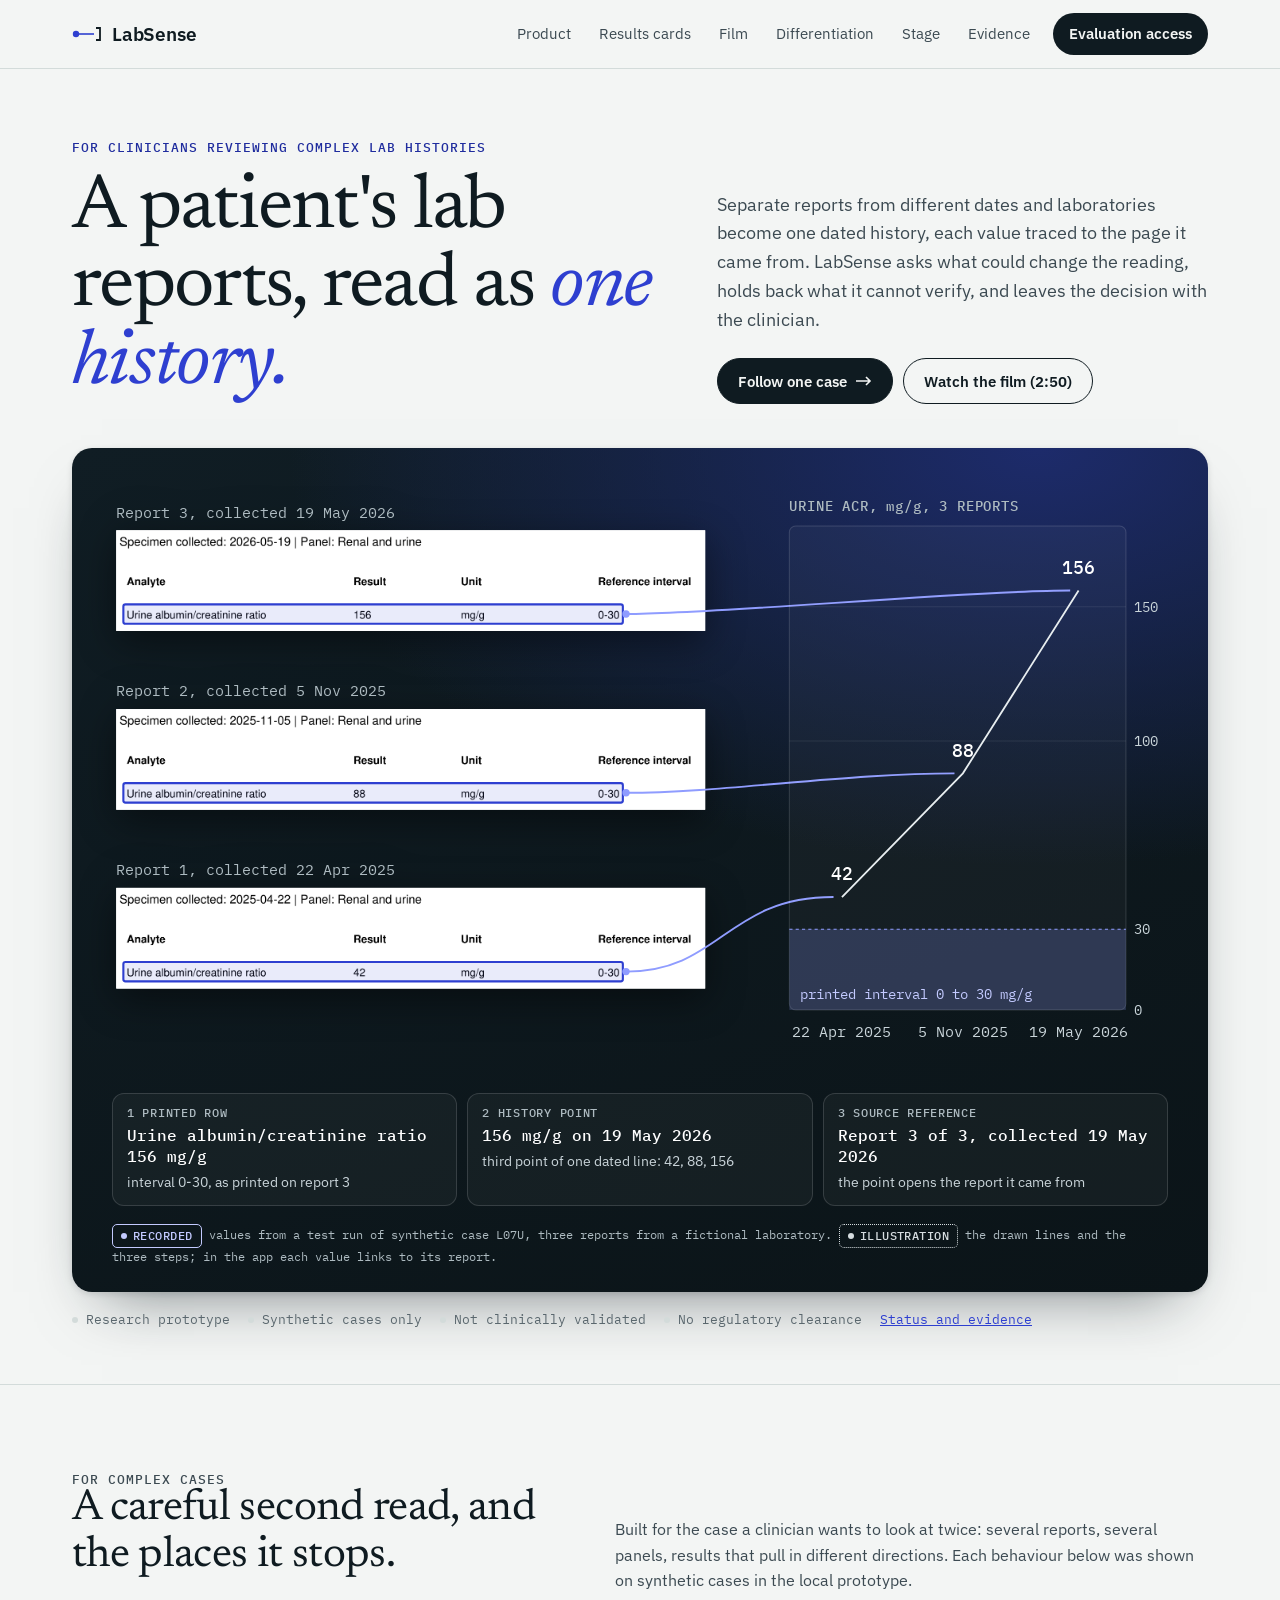
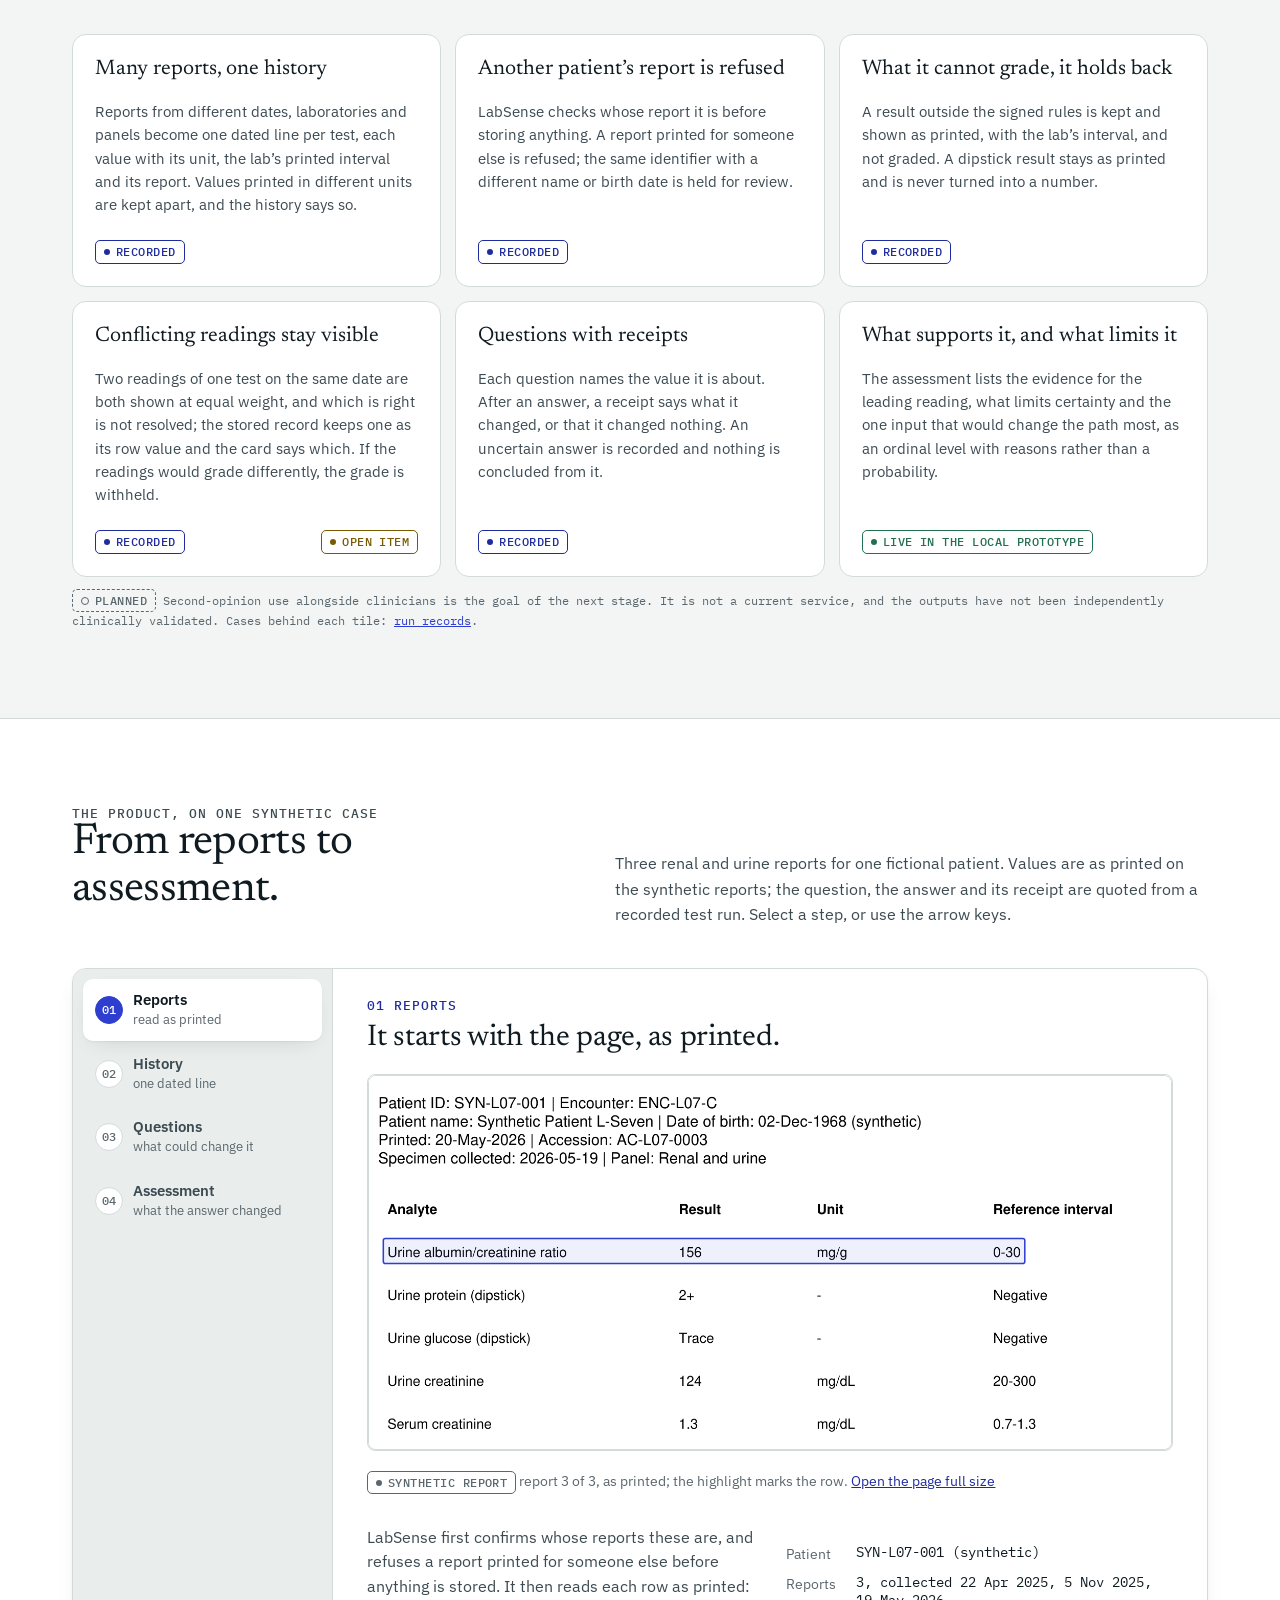
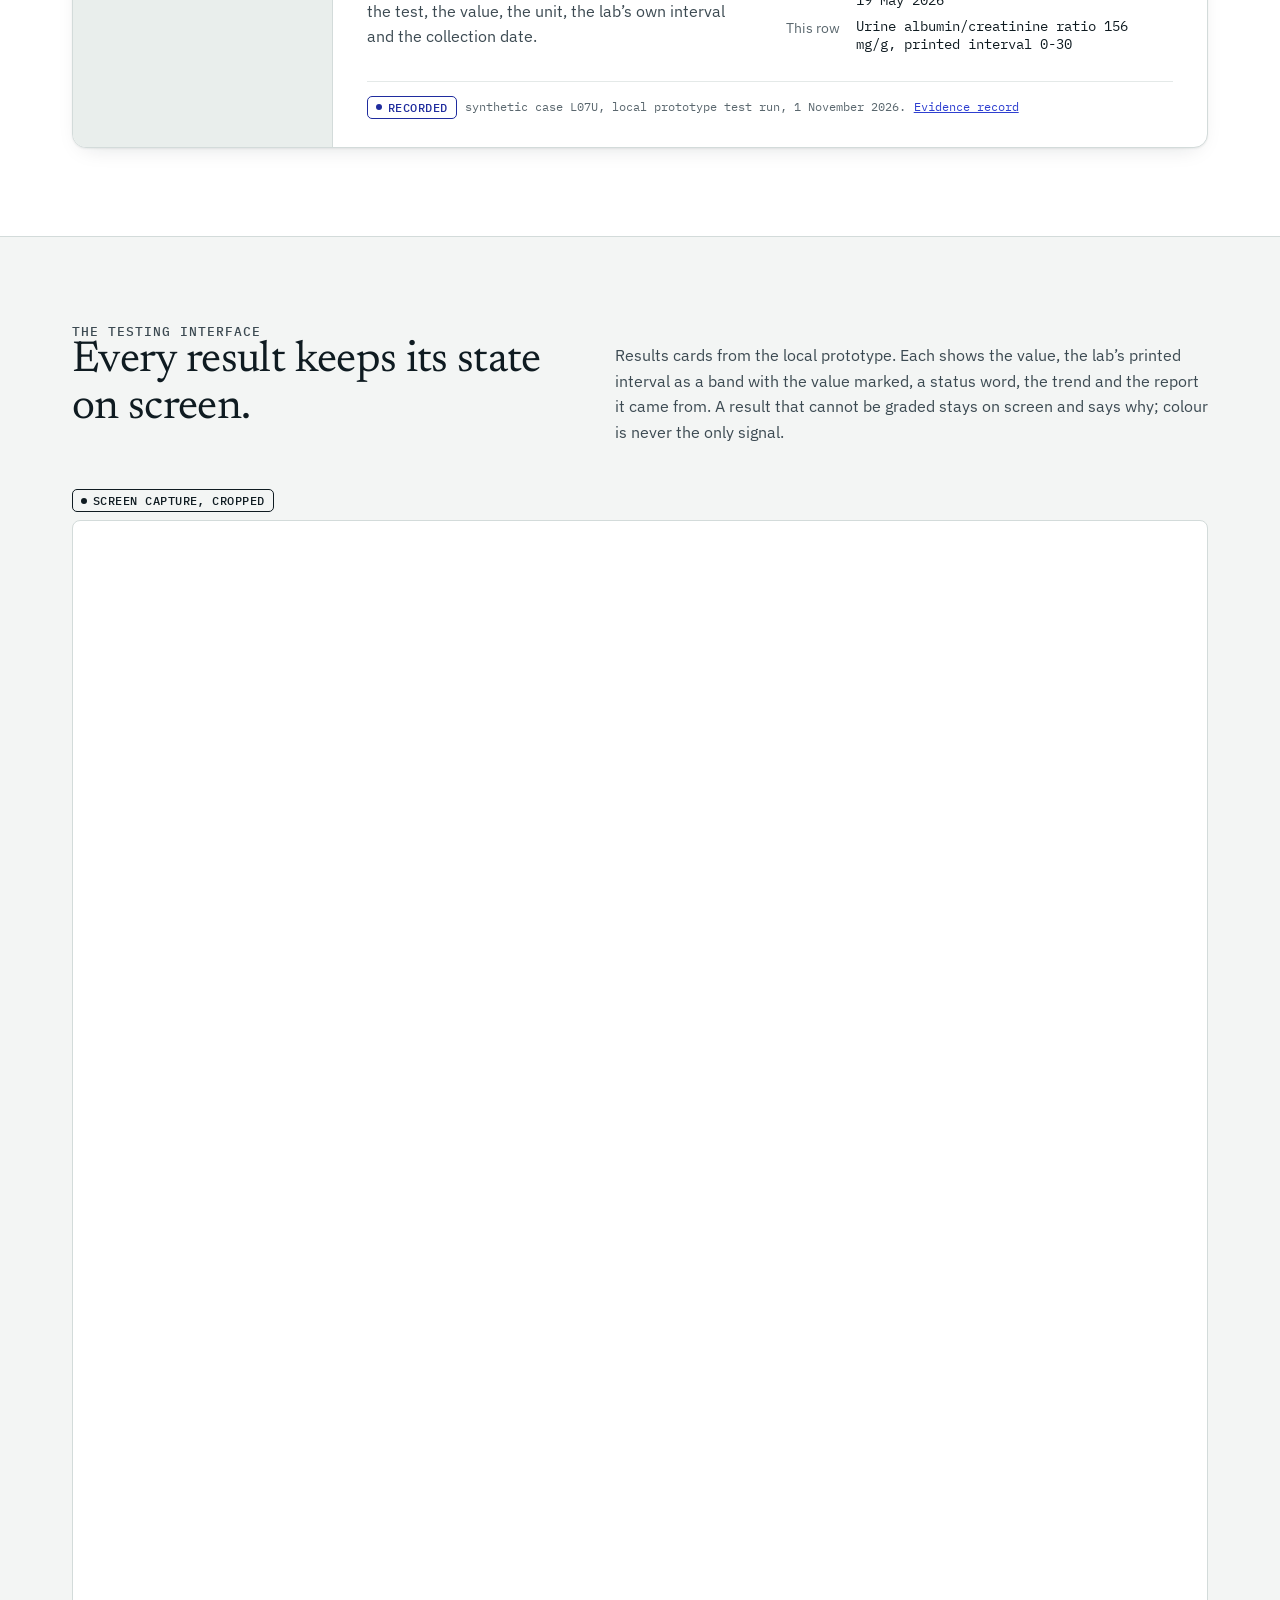
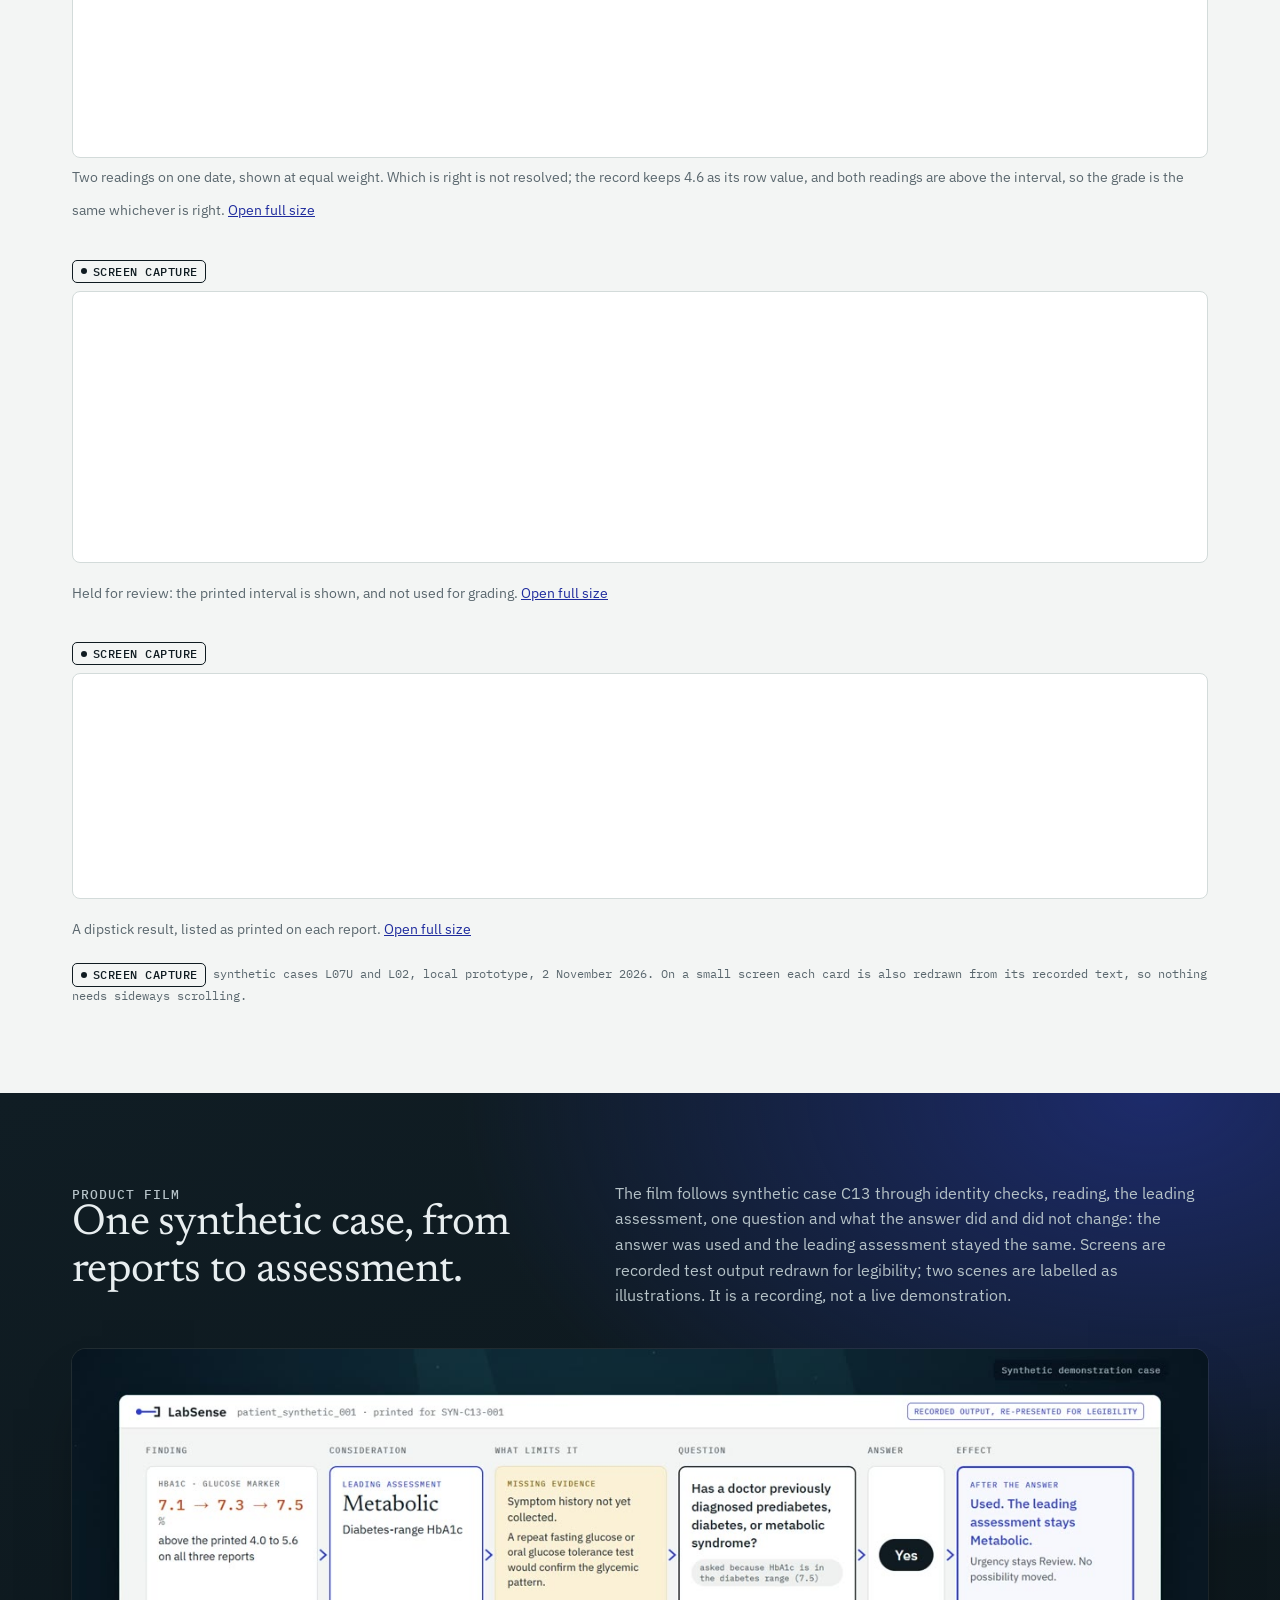
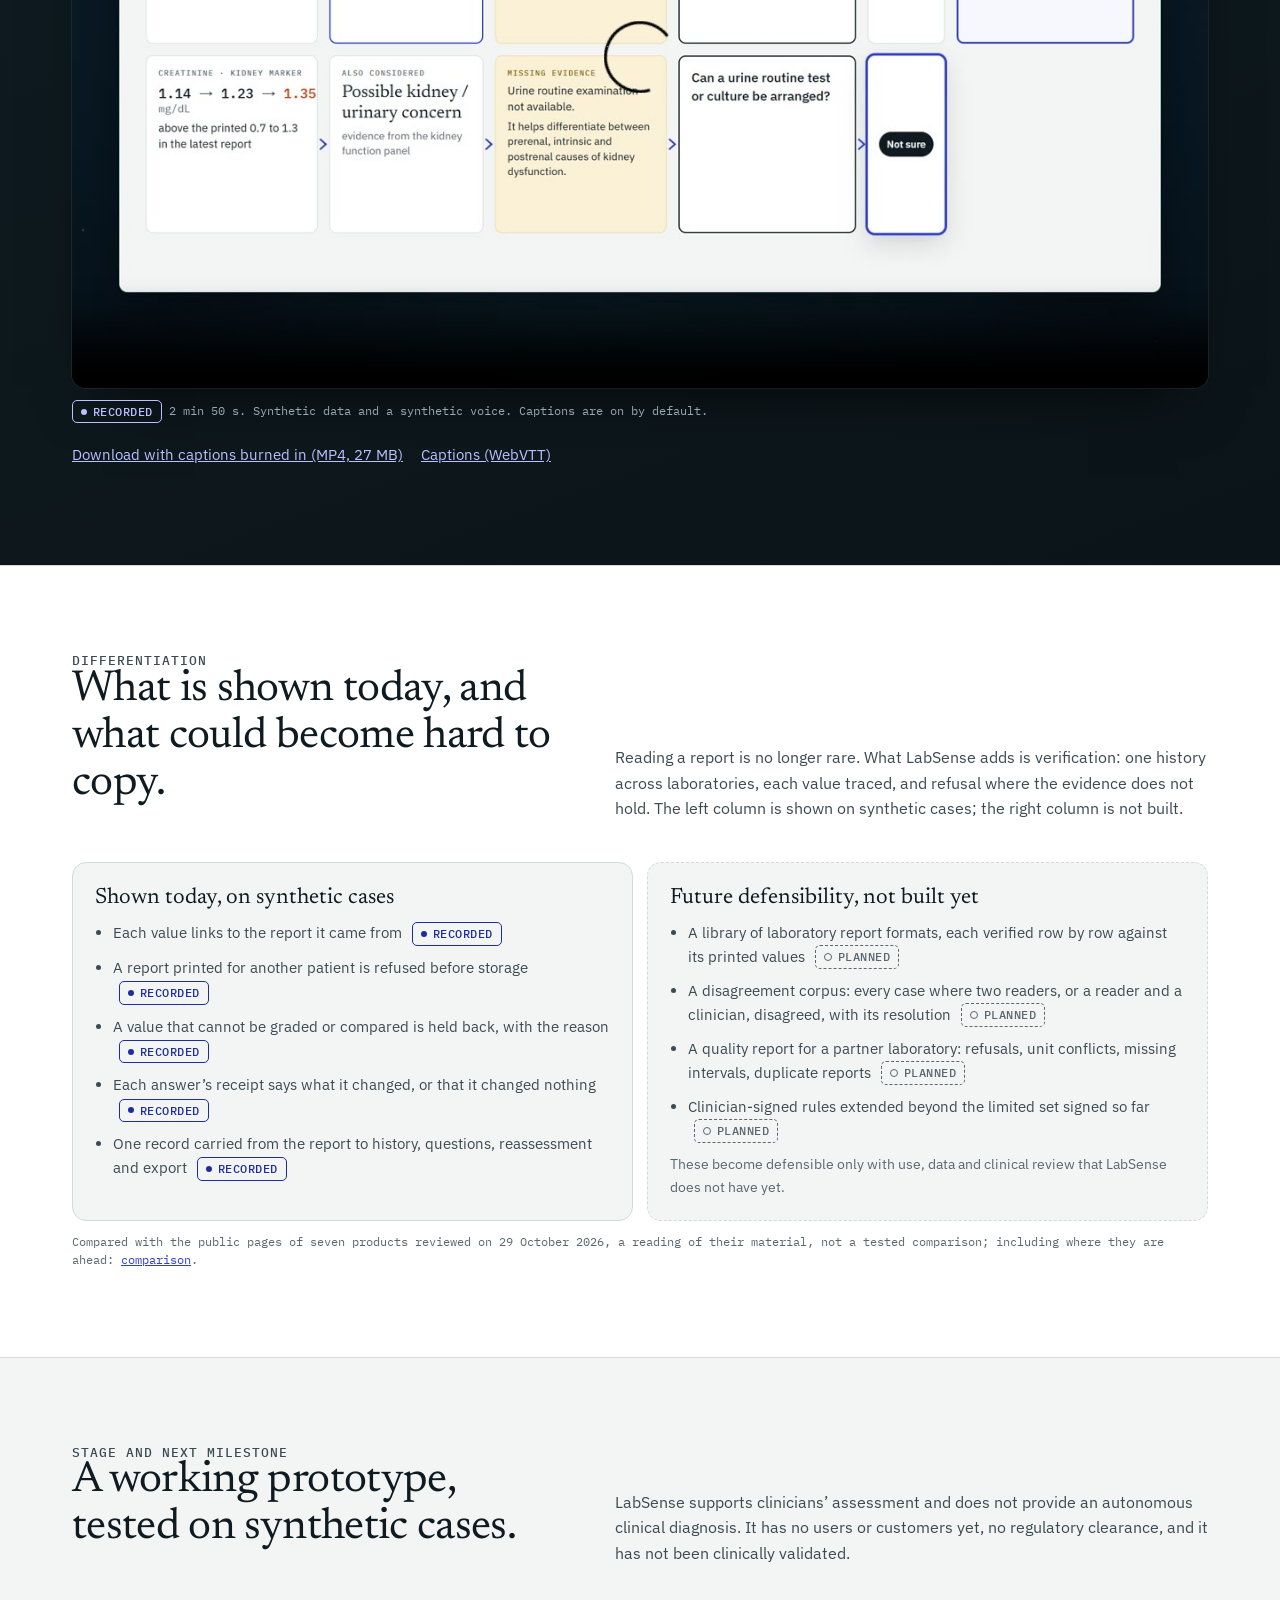
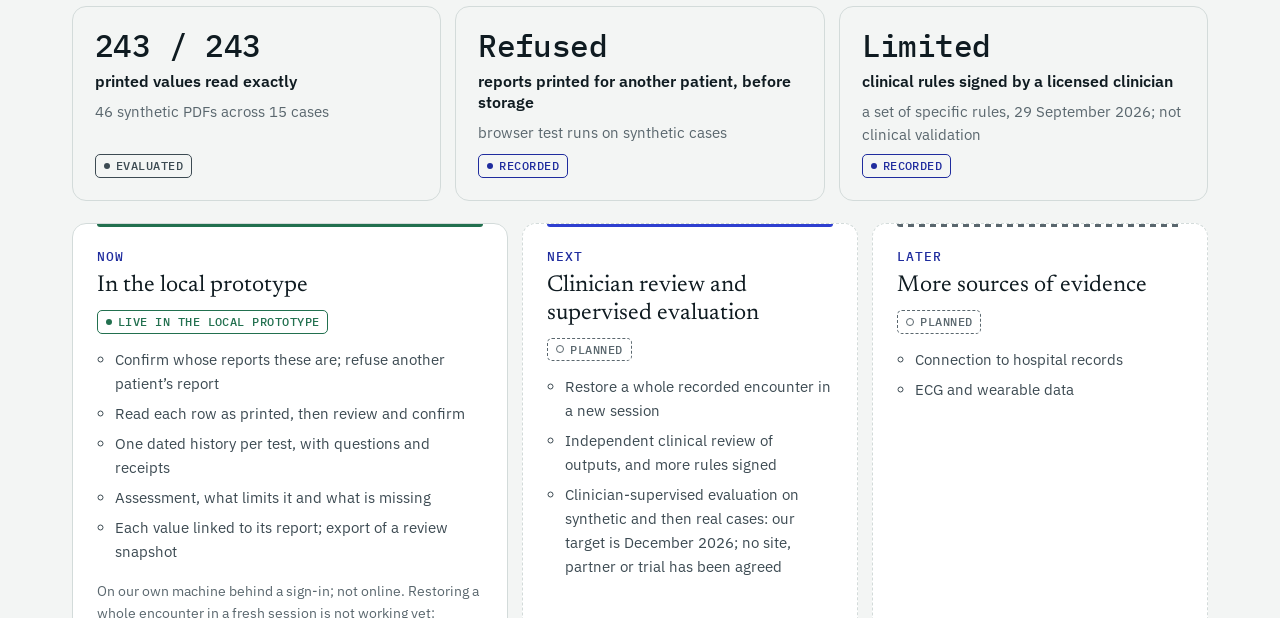
==== index.html @ 2acf384c "LabSense AI reviewer site v7 (same verified package as NAKundi/labsense-ai-site 9d3f22f, sharing URL" ====
<!doctype html>
<html lang="en">
<head>
<meta charset="utf-8">
<meta http-equiv="Content-Security-Policy" content="default-src 'self'; img-src 'self'; media-src 'self'; style-src 'self'; script-src 'self'; base-uri 'none'; form-action 'none'">
<meta name="referrer" content="no-referrer">
<meta name="viewport" content="width=device-width,initial-scale=1,viewport-fit=cover">
<title>LabSense AI: a patient's lab reports, read as one source-linked history</title>
<meta name="description" content="Research prototype for clinicians: a patient's lab reports read into one dated, source-linked history, with what the evidence cannot support.">
<meta property="og:type" content="website">
<meta property="og:site_name" content="LabSense AI">
<meta property="og:title" content="LabSense AI: a patient's lab reports, read as one source-linked history">
<meta property="og:description" content="Research prototype for clinicians: a patient's lab reports read into one dated, source-linked history, with what the evidence cannot support.">
<meta property="og:url" content="https://lsa-health.github.io/">
<meta property="og:image" content="https://lsa-health.github.io/assets/og/labsense_og.png">
<meta property="og:image:width" content="1200">
<meta property="og:image:height" content="630">
<meta property="og:image:alt" content="Three synthetic lab reports with the urine albumin to creatinine ratio row highlighted, joined to one history chart of 42, 88 and 156 mg/g.">
<meta name="twitter:card" content="summary_large_image">
<meta name="twitter:title" content="LabSense AI: a patient's lab reports, read as one source-linked history">
<meta name="twitter:description" content="Research prototype for clinicians: a patient's lab reports read into one dated, source-linked history, with what the evidence cannot support.">
<meta name="twitter:image" content="https://lsa-health.github.io/assets/og/labsense_og.png">
<link rel="icon" href="assets/mark.svg" type="image/svg+xml">
<link rel="stylesheet" href="assets/v5.css">
<link rel="stylesheet" href="assets/submission.css">
<link rel="stylesheet" href="assets/v6.css">
<link rel="stylesheet" href="assets/v6_moats.css">
<link rel="stylesheet" href="assets/v6_2.css">
<link rel="stylesheet" href="assets/v7.css">
<script src="assets/v6.js" defer></script>
</head>
<body>
<a class="skip" href="#main">Skip to content</a>
<header class="top"><div class="wrap"><a class="brand" href="index.html"><svg viewBox="0 0 30 16" aria-hidden="true"><circle cx="4" cy="8" r="3.2" fill="#2e3fd0"/><path d="M7 8 H22" stroke="#2e3fd0" stroke-width="1.6"/><path d="M24 2 H28 V14 H24" fill="none" stroke="currentColor" stroke-width="1.8"/></svg>LabSense</a>
<button class="menu-btn" type="button" aria-expanded="false" aria-controls="site-nav"><span class="mb-bars" aria-hidden="true"></span>Menu</button>
<nav class="nav" id="site-nav" aria-label="Main"><a href="#journey">Product</a><a href="#cards">Results cards</a><a href="#film">Film</a><a href="#moats">Differentiation</a><a href="#stage">Stage</a><a href="evidence.html">Evidence</a><a class="go" href="#access">Evaluation access</a></nav></div></header>
<main id="main">
<section class="hero hero6">
<div class="wrap">
<div class="hero-head">
<div>
<p class="eyebrow">For clinicians reviewing complex lab histories</p>
<h1>A patient's lab reports, read as <em>one history.</em></h1>
</div>
<div>
<p class="lede">Separate reports from different dates and laboratories become one dated history, each value traced to the page it came from. LabSense asks what could change the reading, holds back what it cannot verify, and leaves the decision with the clinician.</p>
<div class="btns"><a class="btn primary" href="#journey">Follow one case <svg class="arrow" viewBox="0 0 16 10" aria-hidden="true"><path d="M0 5h14M10 1l4 4-4 4" fill="none" stroke="currentColor" stroke-width="1.6"/></svg></a><a class="btn" href="#film">Watch the film (2:50)</a></div>
</div>
</div>
<figure class="instrument">
<svg class="trace-viz viz-wide" viewBox="-4 0 1004 560" role="img" aria-labelledby="hv-t"><title id="hv-t">Three printed synthetic reports, urine albumin to creatinine ratio row highlighted on each, joined to one chart: 42, 88 and 156 mg/g on 22 Apr 2025, 5 Nov 2025 and 19 May 2026, all above the printed interval 0 to 30.</title><g class="strip"><text class="strip-l" x="0" y="32" font-size="14">Report 3, collected 19 May 2026</text><rect class="paper" x="0" y="44" width="560" height="95.7"/><image href="assets/l07u/hero_r3.png" x="0" y="44" width="560" height="95.7"/><rect class="hl-row" x="6.8" y="114.4" width="474.9" height="18.5" rx="2"/></g>
<path class="trace d1" pathLength="1" d="M484.7 123.6 C574.7 123.6,805.0 101.3,907.0 101.3"/><circle class="anchor" cx="484.7" cy="123.6" r="3.5"/>
<g class="strip"><text class="strip-l" x="0" y="202" font-size="14">Report 2, collected 5 Nov 2025</text><rect class="paper" x="0" y="214" width="560" height="95.7"/><image href="assets/l07u/hero_r2.png" x="0" y="214" width="560" height="95.7"/><rect class="hl-row" x="6.8" y="284.4" width="474.9" height="18.5" rx="2"/></g>
<path class="trace d2" pathLength="1" d="M484.7 293.6 C574.7 293.6,695.0 275.1,797.0 275.1"/><circle class="anchor" cx="484.7" cy="293.6" r="3.5"/>
<g class="strip"><text class="strip-l" x="0" y="372" font-size="14">Report 1, collected 22 Apr 2025</text><rect class="paper" x="0" y="384" width="560" height="95.7"/><image href="assets/l07u/hero_r1.png" x="0" y="384" width="560" height="95.7"/><rect class="hl-row" x="6.8" y="454.4" width="474.9" height="18.5" rx="2"/></g>
<path class="trace d3" pathLength="1" d="M484.7 463.6 C574.7 463.6,580.0 392.7,682.0 392.7"/><circle class="anchor" cx="484.7" cy="463.6" r="3.5"/><g class="chart ">
<rect class="plot" x="640" y="40" width="320" height="460" rx="6"/>
<rect class="band" x="640" y="423.3" width="320" height="76.7"/>
<line class="band-edge" x1="640" x2="960" y1="423.3" y2="423.3"/>
<text class="tick" x="968" y="504.9" text-anchor="start" font-size="13">0</text>
<text class="tick" x="968" y="428.2" text-anchor="start" font-size="13">30</text>
<text class="tick" x="968" y="249.3" text-anchor="start" font-size="13">100</text>
<line class="grid" x1="640" x2="960" y1="244.4" y2="244.4"/>
<text class="tick" x="968" y="121.6" text-anchor="start" font-size="13">150</text>
<line class="grid" x1="640" x2="960" y1="116.7" y2="116.7"/>
<text class="band-l" x="650" y="490" font-size="13">printed interval 0 to 30 mg/g</text>
<text class="chart-k" x="640" y="26" font-size="13">URINE ACR, mg/g, 3 REPORTS</text>
<polyline class="trend" points="690,392.7 805,275.1 915,101.3"/>
<circle class="pt out" cx="690" cy="392.7" r="7"/>
<text class="pt-l" x="690" y="376.7" text-anchor="middle" font-size="17">42</text>
<text class="axis" x="690" y="526" text-anchor="middle" font-size="14">22 Apr 2025</text>
<circle class="pt out" cx="805" cy="275.1" r="7"/>
<text class="pt-l" x="805" y="259.1" text-anchor="middle" font-size="17">88</text>
<text class="axis" x="805" y="526" text-anchor="middle" font-size="14">5 Nov 2025</text>
<circle class="pt out" cx="915" cy="101.3" r="7"/>
<text class="pt-l" x="915" y="85.3" text-anchor="middle" font-size="17">156</text>
<text class="axis" x="915" y="526" text-anchor="middle" font-size="14">19 May 2026</text>
</g></svg>
<svg class="trace-viz viz-narrow" viewBox="0 0 360 670" role="img" aria-labelledby="hn-t"><title id="hn-t">Three printed synthetic reports and one chart of urine albumin to creatinine ratio: 42, 88 and 156 mg/g, all above the printed interval 0 to 30.</title><g class="strip"><text class="strip-l" x="10" y="18" font-size="12">Report 3, 19 May 2026: 156 mg/g</text><rect class="paper" x="10" y="26" width="340" height="58.1"/><image href="assets/l07u/hero_r3.png" x="10" y="26" width="340" height="58.1"/><rect class="hl-row" x="14.1" y="68.7" width="288.3" height="11.3" rx="2"/></g>
<g class="strip"><text class="strip-l" x="10" y="110" font-size="12">Report 2, 5 Nov 2025: 88 mg/g</text><rect class="paper" x="10" y="118" width="340" height="58.1"/><image href="assets/l07u/hero_r2.png" x="10" y="118" width="340" height="58.1"/><rect class="hl-row" x="14.1" y="160.7" width="288.3" height="11.3" rx="2"/></g>
<g class="strip"><text class="strip-l" x="10" y="202" font-size="12">Report 1, 22 Apr 2025: 42 mg/g</text><rect class="paper" x="10" y="210" width="340" height="58.1"/><image href="assets/l07u/hero_r1.png" x="10" y="210" width="340" height="58.1"/><rect class="hl-row" x="14.1" y="252.7" width="288.3" height="11.3" rx="2"/></g><g class="chart ">
<rect class="plot" x="48" y="330" width="298" height="290" rx="6"/>
<rect class="band" x="48" y="571.7" width="298" height="48.3"/>
<line class="band-edge" x1="48" x2="346" y1="571.7" y2="571.7"/>
<text class="tick" x="40" y="624.5" text-anchor="end" font-size="12">0</text>
<text class="tick" x="40" y="576.2" text-anchor="end" font-size="12">30</text>
<text class="tick" x="40" y="463.4" text-anchor="end" font-size="12">100</text>
<line class="grid" x1="48" x2="346" y1="458.9" y2="458.9"/>
<text class="tick" x="40" y="382.9" text-anchor="end" font-size="12">150</text>
<line class="grid" x1="48" x2="346" y1="378.3" y2="378.3"/>
<text class="band-l" x="58" y="610" font-size="12">printed interval 0 to 30 mg/g</text>
<text class="chart-k" x="48" y="316" font-size="12">URINE ACR, mg/g, 3 REPORTS</text>
<polyline class="trend" points="92,552.3 197,478.2 302,368.7"/>
<circle class="pt out" cx="92" cy="552.3" r="7"/>
<text class="pt-l" x="92" y="536.3" text-anchor="middle" font-size="16">42</text>
<text class="axis" x="92" y="645" text-anchor="middle" font-size="13">22 Apr 2025</text>
<circle class="pt out" cx="197" cy="478.2" r="7"/>
<text class="pt-l" x="197" y="462.2" text-anchor="middle" font-size="16">88</text>
<text class="axis" x="197" y="645" text-anchor="middle" font-size="13">5 Nov 2025</text>
<circle class="pt out" cx="302" cy="368.7" r="7"/>
<text class="pt-l" x="302" y="352.7" text-anchor="middle" font-size="16">156</text>
<text class="axis" x="302" y="645" text-anchor="middle" font-size="13">19 May 2026</text>
</g></svg>
<ol class="walk" aria-label="How one value is traced, illustrated with recorded values">
<li><span class="wk">1 Printed row</span><b>Urine albumin/creatinine ratio 156 mg/g</b><span>interval 0-30, as printed on report 3</span></li>
<li><span class="wk">2 History point</span><b>156 mg/g on 19 May 2026</b><span>third point of one dated line: 42, 88, 156</span></li>
<li><span class="wk">3 Source reference</span><b>Report 3 of 3, collected 19 May 2026</b><span>the point opens the report it came from</span></li>
</ol>
<figcaption class="viz-cap"><span class="tag recorded">Recorded</span> values from a test run of synthetic case L07U, three reports from a fictional laboratory. <span class="tag illus">Illustration</span> the drawn lines and the three steps; in the app each value links to its report.</figcaption>
</figure>
<p class="statusline"><span>Research prototype</span><span>Synthetic cases only</span><span>Not clinically validated</span><span>No regulatory clearance</span><a href="evidence.html#status">Status and evidence</a></p>
</div>
</section>
<section class="band" id="does" aria-labelledby="does-h">
<div class="wrap">
<div class="sec-head"><div><p class="eyebrow">For complex cases</p><h2 id="does-h">A careful second read, and the places it stops.</h2></div>
<p>Built for the case a clinician wants to look at twice: several reports, several panels, results that pull in different directions. Each behaviour below was shown on synthetic cases in the local prototype.</p></div>
<div class="holds three cases">
<article class="hold"><h3>Many reports, one history</h3><p>Reports from different dates, laboratories and panels become one dated line per test, each value with its unit, the lab&rsquo;s printed interval and its report. Values printed in different units are kept apart, and the history says so.</p><div class="tagline"><span class="tag recorded">Recorded</span></div></article>
<article class="hold"><h3>Another patient&rsquo;s report is refused</h3><p>LabSense checks whose report it is before storing anything. A report printed for someone else is refused; the same identifier with a different name or birth date is held for review.</p><div class="tagline"><span class="tag recorded">Recorded</span></div></article>
<article class="hold"><h3>What it cannot grade, it holds back</h3><p>A result outside the signed rules is kept and shown as printed, with the lab&rsquo;s interval, and not graded. A dipstick result stays as printed and is never turned into a number.</p><div class="tagline"><span class="tag recorded">Recorded</span></div></article>
<article class="hold"><h3>Conflicting readings stay visible</h3><p>Two readings of one test on the same date are both shown at equal weight, and which is right is not resolved; the stored record keeps one as its row value and the card says which. If the readings would grade differently, the grade is withheld.</p><div class="tagline"><span class="tag recorded">Recorded</span><span class="tag open">Open item</span></div></article>
<article class="hold"><h3>Questions with receipts</h3><p>Each question names the value it is about. After an answer, a receipt says what it changed, or that it changed nothing. An uncertain answer is recorded and nothing is concluded from it.</p><div class="tagline"><span class="tag recorded">Recorded</span></div></article>
<article class="hold"><h3>What supports it, and what limits it</h3><p>The assessment lists the evidence for the leading reading, what limits certainty and the one input that would change the path most, as an ordinal level with reasons rather than a probability.</p><div class="tagline"><span class="tag live">Live in the local prototype</span></div></article>
</div>
<p class="viz-cap mt12"><span class="tag planned">Planned</span> Second-opinion use alongside clinicians is the goal of the next stage. It is not a current service, and the outputs have not been independently clinically validated. Cases behind each tile: <a href="evidence.html#records">run records</a>.</p>
</div>
</section>
<section class="band alt" id="journey" aria-labelledby="jr-h">
<div class="wrap">
<div class="sec-head"><div><p class="eyebrow">The product, on one synthetic case</p><h2 id="jr-h">From reports to assessment.</h2></div>
<p>Three renal and urine reports for one fictional patient. Values are as printed on the synthetic reports; the question, the answer and its receipt are quoted from a recorded test run. Select a step, or use the arrow keys.</p></div>
<div class="journey" data-journey><ol class="steps" role="tablist" aria-label="From reports to assessment"><li role="presentation"><button role="tab" id="jt0" aria-controls="jp0" aria-selected="true" tabindex="0"><span class="n">01</span><span class="t"><b>Reports</b><span>read as printed</span></span></button></li><li role="presentation"><button role="tab" id="jt1" aria-controls="jp1" aria-selected="false" tabindex="-1"><span class="n">02</span><span class="t"><b>History</b><span>one dated line</span></span></button></li><li role="presentation"><button role="tab" id="jt2" aria-controls="jp2" aria-selected="false" tabindex="-1"><span class="n">03</span><span class="t"><b>Questions</b><span>what could change it</span></span></button></li><li role="presentation"><button role="tab" id="jt3" aria-controls="jp3" aria-selected="false" tabindex="-1"><span class="n">04</span><span class="t"><b>Assessment</b><span>what the answer changed</span></span></button></li></ol>
<div class="panels"><div class="panel" role="tabpanel" id="jp0" aria-labelledby="jt0" tabindex="0">
<p class="step-k">01 Reports</p><h3>It starts with the page, as printed.</h3>
<figure class="page-fig"><div class="page-frame"><svg class="page-svg" viewBox="0 0 1569 729" role="img" aria-labelledby="pg-t"><title id="pg-t">Synthetic report 3, collected 2026-05-19, for SYN-L07-001: urine albumin/creatinine ratio 156 mg/g, reference interval 0-30; urine protein 2+; urine glucose trace; urine creatinine 124 mg/dL; serum creatinine 1.3 mg/dL.</title><image href="assets/l07u/report_3.png" x="0" y="0" width="1569" height="729"/><rect class="hl-row" x="28" y="318" width="1255" height="49" rx="4"/></svg></div>
<figcaption><span class="tag static">Synthetic report</span> report 3 of 3, as printed; the highlight marks the row. <a href="assets/l07u/report_3.png">Open the page full size</a></figcaption></figure>
<div class="panel-grid two">
<p class="why">LabSense first confirms whose reports these are, and refuses a report printed for someone else before anything is stored. It then reads each row as printed: the test, the value, the unit, the lab&rsquo;s own interval and the collection date.</p>
<dl class="facts-dl"><dt>Patient</dt><dd>SYN-L07-001 (synthetic)</dd><dt>Reports</dt><dd>3, collected 22 Apr 2025, 5 Nov 2025, 19 May 2026</dd><dt>This row</dt><dd>Urine albumin/creatinine ratio 156 mg/g, printed interval 0-30</dd></dl>
</div><div class="src-line"><span class="tag recorded">Recorded</span> synthetic case L07U, local prototype test run, 1 November 2026. <a href="evidence.html#records">Evidence record</a></div></div><div class="panel" role="tabpanel" id="jp1" aria-labelledby="jt1" tabindex="0">
<p class="step-k">02 History</p><h3>Three reports become one dated line.</h3>
<div class="chart-frame"><svg class="trace-viz" viewBox="0 0 940 350" role="img" aria-labelledby="hc-t"><title id="hc-t">Urine albumin to creatinine ratio over three reports: 42, 88 and 156 mg/g, all above the printed interval 0 to 30 mg/g.</title><g class="chart ">
<rect class="plot" x="50" y="36" width="850" height="264" rx="6"/>
<rect class="band" x="50" y="256.0" width="850" height="44.0"/>
<line class="band-edge" x1="50" x2="900" y1="256.0" y2="256.0"/>
<text class="tick" x="42" y="305.9" text-anchor="end" font-size="16">0</text>
<text class="tick" x="42" y="261.9" text-anchor="end" font-size="16">30</text>
<text class="tick" x="42" y="159.3" text-anchor="end" font-size="16">100</text>
<line class="grid" x1="50" x2="900" y1="153.3" y2="153.3"/>
<text class="tick" x="42" y="86.0" text-anchor="end" font-size="16">150</text>
<line class="grid" x1="50" x2="900" y1="80.0" y2="80.0"/>
<text class="band-l" x="60" y="290" font-size="16">printed interval 0 to 30 mg/g</text>
<text class="chart-k" x="50" y="22" font-size="16">URINE ACR, mg/g, 3 REPORTS</text>
<polyline class="trend" points="150,238.4 475,170.9 800,71.2"/>
<circle class="pt out" cx="150" cy="238.4" r="7"/>
<text class="pt-l" x="150" y="222.4" text-anchor="middle" font-size="20">42</text>
<text class="axis" x="150" y="329" text-anchor="middle" font-size="17">22 Apr 2025</text>
<circle class="pt out" cx="475" cy="170.9" r="7"/>
<text class="pt-l" x="475" y="154.9" text-anchor="middle" font-size="20">88</text>
<text class="axis" x="475" y="329" text-anchor="middle" font-size="17">5 Nov 2025</text>
<circle class="pt out" cx="800" cy="71.2" r="7"/>
<text class="pt-l" x="800" y="55.2" text-anchor="middle" font-size="20">156</text>
<text class="axis" x="800" y="329" text-anchor="middle" font-size="17">19 May 2026</text>
</g></svg></div>
<div class="panel-grid two">
<div><p class="why">Each point is a printed row from a dated report, compared like with like: the same test, the same unit, the same patient. Every point is above the interval the lab printed, so each is drawn in the out-of-interval colour with its value beside it.</p></div>
<div><ul class="series">
<li><b>Urine ACR</b><span class="num">42 &rarr; 88 &rarr; 156 mg/g</span><span>Above the printed interval 0-30 on all three reports; +114 mg/g since 22 Apr 2025.</span></li>
<li><b>Urine protein (dipstick)</b><span class="num">1+, 2+, 2+</span><span>Listed as printed on each report. Never turned into a number.</span></li>
</ul></div>
</div>
<figure class="card-fig"><span class="tag capture">Screen capture</span><picture><source media="(max-width: 1000px)" srcset="assets/cards/analyte-card-urine_albumin_creatinine_ratio_phone.png" width="780" height="646"><img src="assets/cards/analyte-card-urine_albumin_creatinine_ratio.png" width="1225" height="302" alt="Urine ACR card from the local prototype: 156 mg/g, above printed interval 0 to 30, marker beyond the interval band, traced to the report of 19 May 2026" loading="lazy" decoding="async"></picture>
<figcaption>The Results card for the same value. Trend wording on screens is under clinical review. <a href="assets/cards/analyte-card-urine_albumin_creatinine_ratio.png">Open full size</a></figcaption></figure>
<div class="src-line"><span class="tag recorded">Recorded</span> synthetic case L07U, local prototype test run, 1 November 2026. <a href="evidence.html#records">Evidence record</a></div></div><div class="panel" role="tabpanel" id="jp2" aria-labelledby="jt2" tabindex="0">
<p class="step-k">03 Questions</p><h3>It asks what could change the reading.</h3>
<div class="panel-grid">
<div>
<div class="qa answered"><p class="q">Your Urine Albumin/Creatinine Ratio is above the reference range (156). Any leg/facial swelling, or frothy urine?</p>
<div class="a"><span class="opt on">Yes</span><span class="opt">No</span><span class="opt">Not sure</span><span class="note">answered Yes</span></div></div>
<p class="also">The question as the prototype words it today. Its patient-facing wording (&ldquo;your&rdquo;, &ldquo;reference range&rdquo;) is recorded for revision to clinician wording and &ldquo;printed interval&rdquo;.</p>
</div>
<div><p class="why">Questions are issued for the report in front of the clinician, name the value they are about, and are optional. Each offers Yes, No and Not sure. An uncertain answer is recorded and nothing is concluded from it.</p></div>
</div><div class="src-line"><span class="tag recorded">Recorded</span> synthetic case L07U, local prototype test run, 1 November 2026. <a href="evidence.html#records">Evidence record</a></div></div><div class="panel" role="tabpanel" id="jp3" aria-labelledby="jt3" tabindex="0">
<p class="step-k">04 Assessment</p><h3>The answer changed one named part of the assessment.</h3>
<div class="ba" role="group" aria-label="Kidney disease severity, before and after the answer">
<div class="ba-k">Kidney disease severity</div>
<div class="ba-col"><span class="ba-l">Before the answer</span><span class="ba-v">albuminuria without a clinical correlate</span></div>
<div class="ba-arrow" aria-hidden="true"><svg class="arrow" viewBox="0 0 16 10" aria-hidden="true"><path d="M0 5h14M10 1l4 4-4 4" fill="none" stroke="currentColor" stroke-width="1.6"/></svg></div>
<div class="ba-col after"><span class="ba-l">After &ldquo;Yes&rdquo;</span><span class="ba-v">albuminuria with oedema / frothy urine</span></div>
<p class="ba-why">Recorded reason: &ldquo;Reported swelling/frothy urine with a raised ACR strengthened the kidney concern.&rdquo;</p>
</div>
<div class="panel-grid two">
<div><h4>What did not change</h4><p class="why">The main finding stayed &ldquo;urinary abnormality, further review&rdquo;, and the screen states that overall confidence and urgency are unchanged. No change in ranking is claimed.</p></div>
<div><h4>What is still missing</h4><p class="why">Symptom history beyond this answer, and a urine routine examination, which the screen lists as the most useful next input.</p></div>
</div>
<figure class="card-fig"><span class="tag capture">Screen capture</span><img src="assets/l07u/app_receipt_capture.png" width="1212" height="205" loading="lazy" decoding="async" alt="The local prototype's receipt: your answer Yes; used, it changed the kidney disease severity from albuminuria without a clinical correlate to albuminuria with oedema or frothy urine">
<figcaption>The receipt as the prototype shows it; the before and after above is redrawn from it. <a href="assets/l07u/app_stage2_full.png">Open the full screen capture</a></figcaption></figure>
<p class="boundary">LabSense supports clinicians&rsquo; assessment; it does not provide an autonomous clinical diagnosis. The clinician keeps the decision.</p>
<div class="src-line"><span class="tag recorded">Recorded</span> synthetic case L07U, local prototype test run, 1 November 2026. <a href="evidence.html#records">Evidence record</a></div></div></div></div>
</div>
</section>
<section class="band" id="cards" aria-labelledby="if-h">
<div class="wrap">
<div class="sec-head"><div><p class="eyebrow">The testing interface</p><h2 id="if-h">Every result keeps its state on screen.</h2></div>
<p>Results cards from the local prototype. Each shows the value, the lab&rsquo;s printed interval as a band with the value marked, a status word, the trend and the report it came from. A result that cannot be graded stays on screen and says why; colour is never the only signal.</p></div>
<div class="cards two-up"><figure class="rc-fig"><div class="shot always"><span class="tag capture">Screen capture, cropped</span><picture><source media="(max-width: 1000px)" srcset="assets/cards/analyte-card-ldl_v7_phone.png" width="780" height="850"><img src="assets/cards/analyte-card-ldl_v7.png" width="1225" height="332" alt="LDL card from the local prototype. Drives the leading finding. Lipid panel. Two readings, not resolved. Both readings above printed interval. 3.4 and 4.6 mmol/L, printed 0-3. Interval 0-3 mmol/L, printed on this report. Trend: single timepoint, high. Reports from 2026-02-03 give different values: 3.4 and 4.6 mmol/L. Which is right is not resolved. The record keeps 4.6 as its row value. Both readings are above the interval, so the grade is the same whichever is right. Traced to the report, 2026-02-03." loading="lazy" decoding="async"></picture></div>
<figcaption>Two readings on one date, shown at equal weight. Which is right is not resolved; the record keeps 4.6 as its row value, and both readings are above the interval, so the grade is the same whichever is right. <a href="assets/cards/analyte-card-ldl_v7.png">Open full size</a></figcaption></figure><figure class="rc-fig"><div class="shot"><span class="tag capture">Screen capture</span><img src="assets/cards/analyte-card-urine_creatinine.png" width="1225" height="291" alt="Urine creatinine card: 124 mg/dL, held for review, not graded; printed interval 20 to 300 shown as printed and not used for grading" loading="lazy" decoding="async"></div>
<span class="tag recorded rc-tag">Recorded, redrawn for a small screen</span><div class="rcard rc-held" aria-hidden="true"><div class="rbody"><p class="rname">Urine Creatinine</p><p class="rbadges"><span class="rcat">Urinalysis</span><span class="rpill">Held for review, not graded</span></p><p class="rval">124 <span class="ru">mg/dL</span></p><p class="rl">Printed interval 20-300, on the same row as the result 124 mg/dL.</p><p class="rl">The interval is shown as printed. It is not used for grading under the current signed policy.</p><p class="rl">Trend: changed (+27% over 3 reports); not graded.</p><p class="rl">Traced to the report, 2026-05-19</p></div></div>
<figcaption>Held for review: the printed interval is shown, and not used for grading. <a href="assets/cards/analyte-card-urine_creatinine.png">Open full size</a></figcaption></figure><figure class="rc-fig"><div class="shot"><span class="tag capture">Screen capture</span><img src="assets/cards/analyte-card-urine_protein.png" width="1225" height="242" alt="Urine protein card: 2+, qualitative result, not graded; printed reference Negative; printed results 1+, 2+, 2+ across three reports" loading="lazy" decoding="async"></div>
<span class="tag recorded rc-tag">Recorded, redrawn for a small screen</span><div class="rcard rc-neutral" aria-hidden="true"><div class="rbody"><p class="rname">Urine Protein</p><p class="rbadges"><span class="rcat">Urinalysis</span><span class="rpill">Qualitative result, not graded</span></p><p class="rval">2+</p><p class="rl">Printed reference: Negative.</p><p class="rl">Printed results: 1+ (2025-04-22), 2+ (2025-11-05), 2+ (2026-05-19). Not trended or graded.</p><p class="rl">Traced to the report, 2026-05-19</p></div></div>
<figcaption>A dipstick result, listed as printed on each report. <a href="assets/cards/analyte-card-urine_protein.png">Open full size</a></figcaption></figure></div>
<p class="viz-cap mt12"><span class="tag capture">Screen capture</span> synthetic cases L07U and L02, local prototype, 2 November 2026. On a small screen each card is also redrawn from its recorded text, so nothing needs sideways scrolling.</p>
</div>
</section>
<section class="band dark" id="film" aria-labelledby="film-h">
<div class="wrap">
<div class="sec-head"><div><p class="eyebrow">Product film</p><h2 id="film-h">One synthetic case, from reports to assessment.</h2></div>
<p>The film follows synthetic case C13 through identity checks, reading, the leading assessment, one question and what the answer did and did not change: the answer was used and the leading assessment stayed the same. Screens are recorded test output redrawn for legibility; two scenes are labelled as illustrations. It is a recording, not a live demonstration.</p></div>
<figure class="film film6">
<video controls preload="metadata" playsinline poster="assets/media/labsense_film_poster.jpg"><source src="assets/media/labsense_film_v6_clean.mp4" type="video/mp4"><track kind="captions" src="assets/media/labsense_film_v6_captions.vtt" srclang="en" label="English" default>Your browser cannot play this video. <a href="assets/media/labsense_film_v6_captioned.mp4">Download the captioned film</a>.</video>
<figcaption class="viz-cap"><span class="tag recorded">Recorded</span> 2 min 50 s. Synthetic data and a synthetic voice. Captions are on by default.</figcaption>
<div class="film-links"><a href="assets/media/labsense_film_v6_captioned.mp4" download>Download with captions burned in (MP4, 27 MB)</a><a href="assets/media/labsense_film_v6_captions.vtt" download>Captions (WebVTT)</a></div>
</figure>
</div>
</section>
<section class="band alt" id="moats" aria-labelledby="moat-h">
<div class="wrap">
<div class="sec-head"><div><p class="eyebrow">Differentiation</p><h2 id="moat-h">What is shown today, and what could become hard to copy.</h2></div>
<p>Reading a report is no longer rare. What LabSense adds is verification: one history across laboratories, each value traced, and refusal where the evidence does not hold. The left column is shown on synthetic cases; the right column is not built.</p></div>
<div class="moat-grid two">
<div class="moat-col"><h3>Shown today, on synthetic cases</h3><ul>
<li>Each value links to the report it came from <span class="tag recorded">Recorded</span></li>
<li>A report printed for another patient is refused before storage <span class="tag recorded">Recorded</span></li>
<li>A value that cannot be graded or compared is held back, with the reason <span class="tag recorded">Recorded</span></li>
<li>Each answer&rsquo;s receipt says what it changed, or that it changed nothing <span class="tag recorded">Recorded</span></li>
<li>One record carried from the report to history, questions, reassessment and export <span class="tag recorded">Recorded</span></li>
</ul></div>
<div class="moat-col later"><h3>Future defensibility, not built yet</h3><ul>
<li>A library of laboratory report formats, each verified row by row against its printed values <span class="tag planned">Planned</span></li>
<li>A disagreement corpus: every case where two readers, or a reader and a clinician, disagreed, with its resolution <span class="tag planned">Planned</span></li>
<li>A quality report for a partner laboratory: refusals, unit conflicts, missing intervals, duplicate reports <span class="tag planned">Planned</span></li>
<li>Clinician-signed rules extended beyond the limited set signed so far <span class="tag planned">Planned</span></li>
</ul><p class="rn">These become defensible only with use, data and clinical review that LabSense does not have yet.</p></div>
</div>
<p class="viz-cap mt12">Compared with the public pages of seven products reviewed on 29 October 2026, a reading of their material, not a tested comparison; including where they are ahead: <a href="evidence.html#compare">comparison</a>.</p>
</div>
</section>
<section class="band" id="stage" aria-labelledby="st-h">
<div class="wrap">
<div class="sec-head"><div><p class="eyebrow">Stage and next milestone</p><h2 id="st-h">A working prototype, tested on synthetic cases.</h2></div>
<p>LabSense supports clinicians&rsquo; assessment and does not provide an autonomous clinical diagnosis. It has no users or customers yet, no regulatory clearance, and it has not been clinically validated.</p></div>
<ul class="metrics three">
<li><span class="v">243 / 243</span><b>printed values read exactly</b><span class="s">46 synthetic PDFs across 15 cases</span><span class="tag evaluated">Evaluated</span></li>
<li><span class="v">Refused</span><b>reports printed for another patient, before storage</b><span class="s">browser test runs on synthetic cases</span><span class="tag recorded">Recorded</span></li>
<li><span class="v">Limited</span><b>clinical rules signed by a licensed clinician</b><span class="s">a set of specific rules, 29 September 2026; not clinical validation</span><span class="tag recorded">Recorded</span></li>
</ul>
<ol class="roadmap">
<li class="now"><p class="rk">Now</p><h3>In the local prototype</h3><span class="tag live">Live in the local prototype</span>
<ul><li>Confirm whose reports these are; refuse another patient&rsquo;s report</li><li>Read each row as printed, then review and confirm</li><li>One dated history per test, with questions and receipts</li><li>Assessment, what limits it and what is missing</li><li>Each value linked to its report; export of a review snapshot</li></ul>
<p class="rn">On our own machine behind a sign-in; not online. Restoring a whole encounter in a fresh session is not working yet: <a href="evidence.html#status">engineering status</a>.</p></li>
<li class="next"><p class="rk">Next</p><h3>Clinician review and supervised evaluation</h3><span class="tag planned">Planned</span>
<ul><li>Restore a whole recorded encounter in a new session</li><li>Independent clinical review of outputs, and more rules signed</li><li>Clinician-supervised evaluation on synthetic and then real cases: our target is December 2026; no site, partner or trial has been agreed</li></ul></li>
<li class="later"><p class="rk">Later</p><h3>More sources of evidence</h3><span class="tag planned">Planned</span>
<ul><li>Connection to hospital records</li><li>ECG and wearable data</li></ul>
<p class="rn">Not built. No integration exists today.</p></li>
</ol>
</div>
</section>
<section class="band dark" id="access" aria-labelledby="acc-h">
<div class="wrap access6">
<div><p class="eyebrow">Evaluation access</p><h2 id="acc-h">See it working on synthetic cases.</h2>
<p class="lede">This website is a static page and is not connected to the prototype. There is no public sandbox and no online upload. An evaluation is a supervised session on synthetic cases, or you can watch the recorded film above.</p>
<div class="btns"><a class="btn trace" href="mailto:nafees.kundi@gmail.com">Email nafees.kundi@gmail.com</a></div>
<p class="note6">Include your name, organisation and a suggested time. Sessions use synthetic reports only; please do not send real patient documents.</p></div>
<div><p class="rk">A session shows</p><ul class="session"><li>Reports being read, row by row</li><li>A report for another patient refused</li><li>The questions, and what an answer changed or did not</li><li>Each value traced to its report</li><li>The review snapshot export</li></ul></div>
</div>
</section>
</main>
<footer class="foot"><div class="wrap"><div>LabSense AI, research prototype. Supports clinicians&rsquo; assessment; does not provide an autonomous clinical diagnosis. Not clinically validated; no regulatory clearance. Every case shown is synthetic.</div><div class="foot-links"><a href="evidence.html">Evidence and status</a><a href="mailto:nafees.kundi@gmail.com">Contact</a></div></div></footer>
</body>
</html>
---- assets/v5.css ----
/* LabSense v5 design system: "Source Line".
   One idea carries the whole language: a value is only as good as the line back to where it was printed.
   The trace colour (ultramarine) is reserved for that line and for primary actions. Cinnabar marks a value
   outside its printed interval; crimson marks a refusal. A value with no line is drawn hollow and dashed.
   Type: Newsreader for voice, IBM Plex Sans for interface, IBM Plex Mono for every number. Fonts are
   self-hosted (SIL Open Font License); the site makes no third-party requests. */

@font-face{font-family:'Newsreader';font-style:normal;font-weight:400;font-display:swap;src:url('fonts/newsreader-latin-400-normal.woff2') format('woff2')}
@font-face{font-family:'Newsreader';font-style:normal;font-weight:500;font-display:swap;src:url('fonts/newsreader-latin-500-normal.woff2') format('woff2')}
@font-face{font-family:'Newsreader';font-style:italic;font-weight:400;font-display:swap;src:url('fonts/newsreader-latin-400-italic.woff2') format('woff2')}
@font-face{font-family:'IBM Plex Sans';font-style:normal;font-weight:400;font-display:swap;src:url('fonts/ibm-plex-sans-latin-400-normal.woff2') format('woff2')}
@font-face{font-family:'IBM Plex Sans';font-style:normal;font-weight:500;font-display:swap;src:url('fonts/ibm-plex-sans-latin-500-normal.woff2') format('woff2')}
@font-face{font-family:'IBM Plex Sans';font-style:normal;font-weight:600;font-display:swap;src:url('fonts/ibm-plex-sans-latin-600-normal.woff2') format('woff2')}
@font-face{font-family:'IBM Plex Mono';font-style:normal;font-weight:400;font-display:swap;src:url('fonts/ibm-plex-mono-latin-400-normal.woff2') format('woff2')}
@font-face{font-family:'IBM Plex Mono';font-style:normal;font-weight:500;font-display:swap;src:url('fonts/ibm-plex-mono-latin-500-normal.woff2') format('woff2')}

:root{
  --bg:#f3f5f4; --bg-2:#e9eeec; --surface:#ffffff; --ink:#0f1b21; --ink-2:#3c4a52; --ink-3:#5a676e;
  --rule:#d3dbda; --rule-2:#e4e9e8;
  --trace:#2e3fd0; --trace-ink:#ffffff; --trace-soft:#e7eafc; --trace-deep:#1f2c9e;
  --out:#b0401a; --out-soft:#f8e7df;
  --refuse:#a3122a; --refuse-soft:#f8e2e6;
  --ok:#22704f; --ok-soft:#e2f1ea;
  --open:#7a5a00; --open-soft:#fbf1d6;
  --focus:#2e3fd0;
  --display:'Newsreader',Georgia,'Times New Roman',serif;
  --ui:'IBM Plex Sans',system-ui,-apple-system,'Segoe UI',sans-serif;
  --mono:'IBM Plex Mono',ui-monospace,'Cascadia Mono',Consolas,monospace;
  --r:14px; --r-sm:8px; --shadow:0 1px 2px rgba(15,27,33,.06),0 8px 24px -12px rgba(15,27,33,.18);
  --wrap:1200px; --gutter:32px;
  --ease:cubic-bezier(.2,.7,.2,1);
}
@media (prefers-color-scheme:dark){
  :root:not([data-theme="light"]){
    --bg:#0c1316; --bg-2:#111a1e; --surface:#131d22; --ink:#e8eef0; --ink-2:#b6c3c8; --ink-3:#8d9ca2;
    --rule:#243238; --rule-2:#1b272c; --trace:#8f9cff; --trace-ink:#0c1316; --trace-soft:#1c2350; --trace-deep:#b9c1ff;
    --out:#ff9a73; --out-soft:#3a2018; --refuse:#ff7d8f; --refuse-soft:#3a1820; --ok:#6fd3a5; --ok-soft:#13302a;
    --open:#f0c35a; --open-soft:#33290f; --focus:#8f9cff; --shadow:0 1px 2px rgba(0,0,0,.3),0 10px 28px -14px rgba(0,0,0,.6);
  }
}
:root[data-theme="dark"]{
  --bg:#0c1316; --bg-2:#111a1e; --surface:#131d22; --ink:#e8eef0; --ink-2:#b6c3c8; --ink-3:#8d9ca2;
  --rule:#243238; --rule-2:#1b272c; --trace:#8f9cff; --trace-ink:#0c1316; --trace-soft:#1c2350; --trace-deep:#b9c1ff;
  --out:#ff9a73; --out-soft:#3a2018; --refuse:#ff7d8f; --refuse-soft:#3a1820; --ok:#6fd3a5; --ok-soft:#13302a;
  --open:#f0c35a; --open-soft:#33290f; --focus:#8f9cff;
}

*{box-sizing:border-box}
html{-webkit-text-size-adjust:100%;scroll-behavior:smooth}
@media (prefers-reduced-motion:reduce){html{scroll-behavior:auto}*,*::before,*::after{transition:none!important;animation:none!important}}
body{margin:0;background:var(--bg);color:var(--ink);font:16px/1.6 var(--ui);font-feature-settings:"kern","liga"}
img,svg{max-width:100%}
a{color:var(--trace-deep)}
:focus-visible{outline:3px solid var(--focus);outline-offset:3px;border-radius:4px}
.skip{position:absolute;left:-999px;top:8px;background:var(--ink);color:var(--bg);padding:10px 14px;border-radius:6px;z-index:10}
.skip:focus{left:16px}
.wrap{max-width:var(--wrap);margin:0 auto;padding:0 var(--gutter)}
.mono,.num{font-family:var(--mono);font-variant-numeric:tabular-nums}
.sr{position:absolute;width:1px;height:1px;overflow:hidden;clip:rect(0 0 0 0);white-space:nowrap}

/* header */
.top{position:sticky;top:0;z-index:5;background:color-mix(in srgb,var(--bg) 88%,transparent);backdrop-filter:saturate(1.4) blur(10px);border-bottom:1px solid var(--rule)}
.top .wrap{display:flex;align-items:center;justify-content:space-between;gap:20px;min-height:68px}
.brand{display:flex;align-items:center;gap:10px;color:var(--ink);text-decoration:none;font:600 18.5px/1 var(--ui);letter-spacing:-.01em}
.brand svg{width:30px;height:16px;flex:none}
.nav{display:flex;align-items:center;gap:6px;font-size:14.5px}
.nav a{color:var(--ink-2);text-decoration:none;padding:8px 11px;border-radius:999px}
.nav a:hover{color:var(--ink);background:var(--bg-2)}
.nav a[aria-current="page"]{color:var(--ink);font-weight:600}
.nav .go{background:var(--ink);color:var(--bg);font-weight:600;padding:9px 16px;margin-left:6px}
.nav .go:hover{background:var(--trace);color:var(--trace-ink)}
.menu-btn{display:none}

/* status ribbon: what is real, stated once, everywhere */
.ribbon{border-bottom:1px solid var(--rule);background:var(--surface);font:12.5px/1.4 var(--mono);color:var(--ink-3)}
.ribbon .wrap{display:flex;gap:22px;flex-wrap:wrap;padding-top:8px;padding-bottom:8px}
.ribbon b{color:var(--ink);font-weight:500}

/* type */
.eyebrow{font:500 12.5px/1 var(--mono);letter-spacing:.08em;text-transform:uppercase;color:var(--trace-deep);margin:0 0 16px}
h1,.h1{font:400 clamp(40px,5.2vw,70px)/1.02 var(--display);letter-spacing:-.022em;margin:0 0 22px}
h1 em,.h1 em{font-style:italic;color:var(--trace)}
h2,.h2{font:400 clamp(30px,3.4vw,44px)/1.08 var(--display);letter-spacing:-.015em;margin:0 0 14px}
h3{font:600 17px/1.3 var(--ui);margin:0 0 8px}
.lede{font-size:clamp(17px,1.5vw,19.5px);color:var(--ink-2);max-width:36em;margin:0 0 28px}
.kicker{font:500 12px/1 var(--mono);letter-spacing:.08em;text-transform:uppercase;color:var(--ink-3);margin:0 0 12px}
p{margin:0 0 14px}

/* buttons */
.btns{display:flex;gap:10px;flex-wrap:wrap}
.btn{display:inline-flex;align-items:center;gap:9px;min-height:46px;padding:0 20px;border-radius:999px;border:1px solid var(--ink);color:var(--ink);background:transparent;font:600 15px/1 var(--ui);text-decoration:none;cursor:pointer;transition:background .2s var(--ease),color .2s var(--ease),transform .2s var(--ease)}
.btn:hover{transform:translateY(-1px)}
.btn.primary{background:var(--ink);color:var(--bg)}
.btn.primary:hover{background:var(--trace);border-color:var(--trace);color:var(--trace-ink)}
.btn.trace{background:var(--trace);border-color:var(--trace);color:var(--trace-ink)}
.btn[disabled]{opacity:.45;cursor:not-allowed;transform:none}
.btn .arrow{width:16px;height:10px}

/* evidence tags: the classification of every claim */
.tag{display:inline-flex;align-items:center;gap:6px;font:500 11.5px/1 var(--mono);letter-spacing:.04em;text-transform:uppercase;padding:5px 8px;border-radius:5px;border:1px solid currentColor;white-space:nowrap}
.tag::before{content:"";width:6px;height:6px;border-radius:50%;background:currentColor}
.tag.live{color:var(--ok)}.tag.recorded{color:var(--trace-deep)}.tag.evaluated{color:var(--ink-2)}
.tag.static{color:var(--ink-3)}.tag.open{color:var(--open)}.tag.planned{color:var(--ink-3);border-style:dashed}
.tag.planned::before{background:transparent;border:1px solid currentColor}
.tag.refused{color:var(--refuse)}

/* hero */
.hero{padding:64px 0 40px}
.hero-grid{display:grid;grid-template-columns:minmax(0,5fr) minmax(0,7fr);gap:56px;align-items:center}
.hero .facts{display:flex;flex-wrap:wrap;gap:8px;margin:28px 0 0;padding:0;list-style:none}
.trace-viz{width:100%;height:auto;display:block;overflow:visible}
.trace-viz .plot{fill:var(--surface);stroke:var(--rule)}
.trace-viz .band{fill:var(--trace-soft)}
.trace-viz .band-edge{stroke:var(--trace);stroke-width:1;stroke-dasharray:3 3}
.trace-viz .band-l,.trace-viz .axis,.trace-viz .strip-l{font:11px var(--mono);fill:var(--ink-3)}
.trace-viz .chart-k{font:500 11.5px var(--mono);fill:var(--ink-3);letter-spacing:.06em}
.trace-viz .chart-v{font:italic 400 19px var(--display);fill:var(--out)}
.trace-viz .trend{fill:none;stroke:var(--ink);stroke-width:1.7}
.trace-viz .pt{fill:var(--surface);stroke:var(--ink);stroke-width:2}
.trace-viz .pt.out{fill:var(--out);stroke:var(--out)}
.trace-viz .pt-l{font:500 13px var(--mono);fill:var(--ink)}
.trace-viz .paper{fill:#fff}
.trace-viz .strip{filter:drop-shadow(0 1px 1.5px rgba(15,27,33,.14))}
.trace-viz .strip-off{opacity:.6}
.trace-viz .hl-row{fill:rgba(46,63,208,.09);stroke:#2e3fd0;stroke-width:1.6}
.trace-viz .hl-off{fill:rgba(163,18,42,.07);stroke:#a3122a;stroke-width:1.6;stroke-dasharray:5 4}
.trace-viz .trace{fill:none;stroke:var(--trace);stroke-width:1.5;stroke-dasharray:var(--len,0);stroke-dashoffset:0}
.trace-viz .trace.broken{stroke:var(--refuse);stroke-dasharray:4 4}
.trace-viz .anchor{fill:var(--trace)}
.trace-viz .cut path{stroke:var(--refuse);stroke-width:2.2}
.trace-viz .refuse-k{font:600 13px var(--ui);fill:var(--refuse)}
.trace-viz .refuse-v{font:12.5px var(--ui);fill:var(--ink-2)}
.trace-viz .refuse-file{fill:var(--refuse)}
.js .trace-viz .trace.draw{stroke-dasharray:var(--len);stroke-dashoffset:var(--len);animation:draw 1.1s var(--ease) forwards}
.js .trace-viz .trace.draw.d2{animation-delay:.25s}.js .trace-viz .trace.draw.d3{animation-delay:.5s}
@keyframes draw{to{stroke-dashoffset:0}}
.viz-narrow{display:none}
@media (max-width:600px){.viz-wide{display:none}.viz-narrow{display:block}}
.viz-cap{margin:12px 0 0;font:12px/1.5 var(--mono);color:var(--ink-3)}

/* sections */
section.band{padding:88px 0;border-top:1px solid var(--rule)}
section.band.alt{background:var(--surface)}
.sec-head{display:grid;grid-template-columns:minmax(0,5fr) minmax(0,6fr);gap:48px;align-items:end;margin-bottom:40px}
.sec-head p{color:var(--ink-2);margin:0}

/* journey (product intelligence) */
.journey{display:grid;grid-template-columns:260px minmax(0,1fr);gap:0;background:var(--surface);border:1px solid var(--rule);border-radius:var(--r);box-shadow:var(--shadow);overflow:hidden}
.steps{list-style:none;margin:0;padding:10px;border-right:1px solid var(--rule);background:var(--bg-2);display:flex;flex-direction:column;gap:2px;position:relative}
.steps button{all:unset;box-sizing:border-box;display:grid;grid-template-columns:28px 1fr;gap:10px;align-items:center;width:100%;padding:12px 12px;border-radius:10px;cursor:pointer;color:var(--ink-2);font:500 14.5px/1.3 var(--ui)}
.steps button .n{font:500 12px/1 var(--mono);width:28px;height:28px;border-radius:50%;display:grid;place-items:center;border:1px solid var(--rule);background:var(--surface);color:var(--ink-3)}
.steps button:hover{background:var(--surface);color:var(--ink)}
.steps button[aria-selected="true"]{background:var(--surface);color:var(--ink);box-shadow:var(--shadow)}
.steps button[aria-selected="true"] .n{background:var(--trace);border-color:var(--trace);color:var(--trace-ink)}
.steps button:focus-visible{outline:3px solid var(--focus);outline-offset:-3px}
.panel{padding:30px 34px 28px;min-height:520px}
.js .panel[hidden]{display:none}
.panel-grid{display:grid;grid-template-columns:minmax(0,1.15fr) minmax(0,.85fr);gap:32px;align-items:start}
.panel h3{font:400 30px/1.15 var(--display);letter-spacing:-.01em;margin:0 0 12px}
.panel .why{color:var(--ink-2);font-size:15.5px}
.panel .src-line{display:flex;flex-wrap:wrap;gap:8px;align-items:center;margin-top:18px;padding-top:14px;border-top:1px solid var(--rule-2);font:12px/1.4 var(--mono);color:var(--ink-3)}
.js .panel.enter{animation:rise .45s var(--ease)}
@keyframes rise{from{opacity:0;transform:translateY(6px)}to{opacity:1;transform:none}}
.page-frame{border:1px solid var(--rule);border-radius:var(--r-sm);background:#fff;overflow:hidden}
.page-frame svg{display:block;width:100%;height:auto}
.vcard{border:1px solid var(--rule);border-radius:var(--r);padding:20px}
.vcard .big{font:500 52px/1 var(--mono);letter-spacing:-.03em}
.vcard .big small{font-size:17px;color:var(--ink-3);margin-left:6px;letter-spacing:0}
.facts-dl{display:grid;grid-template-columns:auto 1fr;gap:8px 16px;margin:18px 0 0;font-size:14px}
.facts-dl dt{color:var(--ink-3)}.facts-dl dd{margin:0;font:13.5px var(--mono)}
.callout{margin-top:16px;padding:12px 14px;border-radius:8px;font-size:14px;color:var(--ink-2);border-left:3px solid var(--open);background:var(--open-soft)}
.callout.out{border-color:var(--out);background:var(--out-soft)}
.callout.refuse{border-color:var(--refuse);background:var(--refuse-soft)}
.callout.ok{border-color:var(--ok);background:var(--ok-soft)}
.qa{border:1px solid var(--rule);border-radius:var(--r);padding:18px 20px;margin-bottom:12px;background:var(--surface)}
.qa .q{font:400 20px/1.35 var(--display);margin:0 0 10px}
.qa .a{display:flex;gap:10px;align-items:center;flex-wrap:wrap;font-size:14px;color:var(--ink-2)}
.pill{font:500 12.5px/1 var(--mono);padding:6px 10px;border-radius:999px;background:var(--ink);color:var(--bg)}
.pill.soft{background:var(--bg-2);color:var(--ink-2)}
.metric{display:grid;grid-template-columns:auto 1fr;gap:4px 16px;align-items:baseline}
.metric .v{font:500 30px/1.1 var(--mono)}

/* restraint grid */
.holds{display:grid;grid-template-columns:repeat(4,minmax(0,1fr));gap:14px}
.holds.three{grid-template-columns:repeat(3,minmax(0,1fr))}
.hold{background:var(--surface);border:1px solid var(--rule);border-radius:var(--r);padding:22px;display:flex;flex-direction:column;gap:10px}
.hold .glyph{width:44px;height:24px}
.hold p{color:var(--ink-2);font-size:15px;margin:0}
.hold .tagline{margin-top:auto;display:flex;flex-wrap:wrap;gap:6px;align-items:center;font:12px var(--mono);color:var(--ink-3)}

/* evidence table */
.ev-table{width:100%;border-collapse:collapse;font-size:15px}
.ev-table th,.ev-table td{text-align:left;padding:16px 12px;border-bottom:1px solid var(--rule);vertical-align:top}
.ev-table th{font:500 12px/1 var(--mono);letter-spacing:.06em;text-transform:uppercase;color:var(--ink-3)}
.ev-table td.v{font:500 18px/1.3 var(--mono);white-space:nowrap}
.ev-table td .sub{display:block;font:13px/1.5 var(--ui);color:var(--ink-3);margin-top:4px}
.not-yet{display:flex;flex-wrap:wrap;gap:8px;margin-top:22px}

/* contrast block */
.contrast{display:grid;grid-template-columns:1fr 1fr;gap:14px}
.contrast .col{border-radius:var(--r);padding:24px;border:1px solid var(--rule)}
.contrast .col.no{background:repeating-linear-gradient(135deg,transparent 0 10px,var(--bg-2) 10px 11px)}
.contrast ul{margin:12px 0 0;padding-left:18px}.contrast li{margin-bottom:8px}

/* evaluate CTA */
.route{display:grid;grid-template-columns:repeat(3,minmax(0,1fr));row-gap:22px;gap:0;margin:28px 0 34px;padding:0;list-style:none;counter-reset:s}
.route li{position:relative;padding:18px 14px 0 0;font-size:14px;color:var(--ink-2);border-top:2px solid var(--rule)}
.route li::before{counter-increment:s;content:counter(s,decimal-leading-zero);display:block;font:500 12px var(--mono);color:var(--trace-deep);margin-bottom:6px}
.route li.live{border-top-color:var(--ok)}.route li.app{border-top-color:var(--trace)}.route li.todo{border-top-style:dashed}

footer.foot{padding:40px 0 56px;border-top:1px solid var(--rule);font-size:14px;color:var(--ink-3)}
footer.foot .wrap{display:flex;justify-content:space-between;gap:24px;flex-wrap:wrap}

/* workspace (entry + evaluate) */
.ws-shell{min-height:calc(100vh - 69px)}
.entry{display:grid;grid-template-columns:minmax(0,6fr) minmax(0,5fr);gap:56px;padding:56px 0 80px;align-items:start}
.card{background:var(--surface);border:1px solid var(--rule);border-radius:var(--r);box-shadow:var(--shadow);padding:28px}
.field{display:flex;flex-direction:column;gap:6px;margin-bottom:16px}
.field label{font:500 13.5px/1.2 var(--ui);color:var(--ink-2)}
.field input{font:15px var(--mono);padding:12px 14px;border-radius:10px;border:1px solid var(--rule);background:var(--bg);color:var(--ink)}
.field input:focus{outline:none;border-color:var(--trace);box-shadow:0 0 0 3px var(--trace-soft)}
.msg{font-size:14px;margin:12px 0 0;min-height:20px}
.msg.err{color:var(--refuse)}.msg.ok{color:var(--ok)}
.promise{list-style:none;margin:0;padding:0;display:grid;gap:14px}
.promise li{display:grid;grid-template-columns:22px 1fr;gap:12px;font-size:15px;color:var(--ink-2)}
.promise li svg{width:22px;height:22px;margin-top:2px}

.ws-bar{background:var(--surface);border-bottom:1px solid var(--rule)}
.ws-bar .wrap{display:flex;align-items:center;justify-content:space-between;gap:16px;min-height:58px;font-size:14px;flex-wrap:wrap}
.ws-bar .who{display:flex;gap:10px;align-items:center;flex-wrap:wrap;color:var(--ink-2)}
.ws-grid{display:grid;grid-template-columns:320px minmax(0,1fr);gap:24px;padding:28px 0 72px;align-items:start}
.rail{position:sticky;top:90px;display:flex;flex-direction:column;gap:16px}
.rail .card{padding:20px}
.rail h2{font:500 12px/1 var(--mono);letter-spacing:.07em;text-transform:uppercase;color:var(--ink-3);margin:0 0 12px}
.choice{display:flex;align-items:center;gap:10px;padding:10px 12px;border:1px solid var(--rule);border-radius:10px;margin-bottom:8px;cursor:pointer;font:14px var(--mono)}
.choice:has(input:checked){border-color:var(--trace);background:var(--trace-soft)}
.lib-item{display:grid;grid-template-columns:1fr auto;gap:8px;align-items:center;padding:12px;border:1px solid var(--rule);border-radius:10px;margin-bottom:8px}
.lib-item .nm{font:12.5px/1.35 var(--mono);word-break:break-all}
.lib-item .k{font-size:12.5px;color:var(--ink-3)}
.lib-item.foreign{border-style:dashed;border-color:var(--refuse)}
.lib-item button{font:600 13px var(--ui);border-radius:999px;border:1px solid var(--ink);background:var(--surface);color:var(--ink);padding:8px 12px;cursor:pointer}
.lib-item button:hover{background:var(--ink);color:var(--bg)}
.lib-item button[disabled]{opacity:.4;cursor:default;background:var(--surface);color:var(--ink)}
.lib-item.done{border-color:var(--ok)}
.stage{display:flex;flex-direction:column;gap:18px}
.result{background:var(--surface);border:1px solid var(--rule);border-radius:var(--r);overflow:hidden}
.result-head{display:flex;justify-content:space-between;gap:12px;flex-wrap:wrap;align-items:center;padding:16px 20px;border-bottom:1px solid var(--rule)}
.result-head h3{margin:0;font:500 15px/1.3 var(--mono);overflow-wrap:anywhere}
.result-body{display:grid;grid-template-columns:minmax(0,1fr) minmax(0,1fr);gap:0}
.result-body > div{padding:18px 20px;min-width:0}
.ws-grid > *,.stage > *{min-width:0}
.tw{overflow-x:auto;-webkit-overflow-scrolling:touch}
.tw .rows{min-width:520px}
.result-body > div + div{border-left:1px solid var(--rule)}
.rows{width:100%;border-collapse:collapse;font-size:14px}
.rows th,.rows td{text-align:left;padding:9px 6px;border-bottom:1px solid var(--rule-2);vertical-align:top}
.rows th{font:500 11.5px var(--mono);letter-spacing:.05em;text-transform:uppercase;color:var(--ink-3)}
.rows td.n{font:500 14px var(--mono)}
.match{font:500 12px var(--mono);color:var(--ok)}.mismatch{font:500 12px var(--mono);color:var(--refuse)}
.progress{display:flex;align-items:center;gap:12px;padding:18px 20px;color:var(--ink-2);font-size:14.5px}
.progress .bar{flex:1;height:3px;background:var(--rule);border-radius:3px;overflow:hidden;position:relative}
.progress .bar::after{content:"";position:absolute;inset:0;width:30%;background:var(--trace);animation:slide 1.2s var(--ease) infinite}
@keyframes slide{from{transform:translateX(-100%)}to{transform:translateX(340%)}}
.empty{border:1px dashed var(--rule);border-radius:var(--r);padding:28px;color:var(--ink-3);text-align:center;font-size:15px}
.history-svg{width:100%;height:auto;display:block}
.history-svg .band{fill:var(--trace-soft)}.history-svg .trend{fill:none;stroke:var(--ink);stroke-width:1.6}
.history-svg .pt{fill:var(--surface);stroke:var(--ink);stroke-width:2}.history-svg .pt.out{fill:var(--out);stroke:var(--out)}
.history-svg text{font:11.5px var(--mono);fill:var(--ink-3)}.history-svg .pv{font:500 12.5px var(--mono);fill:var(--ink)}
.handoff{display:grid;grid-template-columns:1fr auto;gap:20px;align-items:center}

/* responsive */
@media (max-width:1080px){
  .hero-grid,.sec-head,.entry{grid-template-columns:1fr;gap:32px}
  .holds,.holds.three{grid-template-columns:1fr 1fr}
  .journey{grid-template-columns:1fr}
  .steps{flex-direction:row;overflow-x:auto;border-right:0;border-bottom:1px solid var(--rule);scroll-snap-type:x mandatory}
  .steps li{flex:none;scroll-snap-align:start}
  .steps button{grid-template-columns:24px auto;white-space:nowrap}
  .panel{min-height:0}
  .ws-grid{grid-template-columns:1fr}
  .rail{position:static}
}
@media (max-width:820px){
  .nav a:not(.go){display:none}
  .panel-grid,.result-body,.contrast{grid-template-columns:1fr}
  .result-body > div + div{border-left:0;border-top:1px solid var(--rule)}
  .handoff{grid-template-columns:1fr}
}
@media (max-width:600px){
  :root{--gutter:16px}
  .hero{padding:36px 0 24px}
  section.band{padding:56px 0}
  .holds,.holds.three{grid-template-columns:1fr}
  .panel{padding:22px 18px}
  .route{grid-template-columns:1fr 1fr}
  .ev-table thead{display:none}
  .ev-table tr{display:grid;grid-template-columns:1fr;padding:14px 0;border-bottom:1px solid var(--rule)}
  .ev-table td{border:0;padding:4px 0}
  .card{padding:20px}
  .ribbon .wrap{gap:10px 16px}
}
---- assets/submission.css ----
/* Submission page additions to the v5 design system (v5.css stays the source of the tokens). */
.film{margin:0}
.film video{display:block;width:100%;height:auto;border-radius:var(--r);background:#0c1316;box-shadow:var(--shadow);aspect-ratio:16/9}
.film figcaption{margin-top:12px}
.film-links{display:flex;flex-wrap:wrap;gap:8px 18px;margin-top:10px;font-size:15px}
.film-links a{color:var(--trace)}
.cards{display:grid;gap:14px;margin-top:8px}
.cards figure{margin:0}
.cards img{display:block;width:100%;height:auto;border-radius:var(--r-sm);border:1px solid var(--rule);background:#fff}
.cards figcaption{font-size:14px;color:var(--ink-3);margin-top:6px}
.kind{display:inline-block;font:500 12px/1.2 var(--mono);letter-spacing:.04em;text-transform:uppercase;color:var(--ink-3);margin-bottom:6px}
.flow{list-style:none;margin:8px 0 0;padding:0;display:grid;gap:10px;counter-reset:f}
.flow li{counter-increment:f;display:grid;grid-template-columns:2.2em 1fr;gap:6px 10px;align-items:start;background:var(--surface);border:1px solid var(--rule);border-radius:var(--r-sm);padding:12px 14px}
.flow li::before{content:counter(f,decimal-leading-zero);font:500 14px/1.6 var(--mono);color:var(--trace)}
.flow b{display:block;font-weight:600}
.flow span.d{display:block;color:var(--ink-2);font-size:15px}
.access{background:var(--surface);border:1px solid var(--rule);border-radius:var(--r);padding:20px 22px}
.access p{margin:0 0 10px}
.access p:last-child{margin-bottom:0}
@media (min-width:900px){.flow{grid-template-columns:1fr 1fr}}
/* Phone: the card captures are desktop-width screen captures. Rather than shrink their text below a readable size,
   each one scrolls sideways inside its own frame (the page itself never scrolls sideways). */
.cap-frame{overflow-x:auto;-webkit-overflow-scrolling:touch;border-radius:var(--r-sm)}
.swipe{display:none;font-size:13px;color:var(--ink-3);margin:4px 0 0}
@media (max-width:1100px){.cap-frame img{width:auto;max-width:none}.swipe{display:block}}
.cards{grid-template-columns:minmax(0,1fr)}.cards figure,.cap-frame{min-width:0;max-width:100%}
.mt12{margin-top:12px}.poster{display:block;width:100%;height:auto;border-radius:var(--r);box-shadow:var(--shadow)}
.cardtext{margin-top:8px;font-size:15px}
.cardtext summary{cursor:pointer;color:var(--trace);min-height:44px;display:flex;align-items:center}
.cardtext summary:focus-visible{outline:2px solid var(--focus);outline-offset:2px;border-radius:4px}
.cardtext ul{margin:6px 0 0;padding-left:18px;color:var(--ink-2)}
.cards figcaption a,.film-links a{display:inline-block;min-height:44px;line-height:44px}
.cap-frame:focus-visible{outline:2px solid var(--focus);outline-offset:2px}
.access a{display:inline-block;min-height:44px;line-height:44px}.top .brand{min-height:44px}
---- assets/v6.css ----
/* Submission v6 additions. Tokens and base come from v5.css ("Source Line"); card captures and film from submission.css.
   Reused: v5 hero type and source line, v5 journey tabs, 4 Oct Direction B dark instrument panel and claim strip. */
.preview-note{background:var(--open-soft);color:var(--ink);font:500 13px/1.4 var(--mono);border-bottom:1px solid var(--rule)}
.preview-note .wrap{padding-top:8px;padding-bottom:8px}

/* hero */
.hero6{padding:72px 0 56px}
.hero-head{display:grid;grid-template-columns:minmax(0,6fr) minmax(0,5fr);gap:56px;align-items:end;margin-bottom:44px}
.hero6 h1{font-size:clamp(42px,6vw,80px);margin:0}
.hero6 .lede{margin-bottom:24px;font-size:18px}

/* the instrument: printed pages on a dark desk, joined to one history */
.instrument{margin:0;border-radius:20px;padding:36px 40px 26px;color:#e8eef0;
  background:radial-gradient(120% 90% at 85% 0%,#1d2b6b 0%,rgba(29,43,107,0) 55%),linear-gradient(160deg,#101d24,#0b1418);
  box-shadow:0 30px 60px -30px rgba(15,27,33,.55),0 2px 6px rgba(15,27,33,.12)}
.instrument .trace-viz text{fill:#c9d4d9}
.instrument .trace-viz .strip-l{font-family:var(--mono);fill:#aebbc1}
.instrument .trace-viz .chart-k{font-family:var(--mono);letter-spacing:.06em;fill:#aebbc1}
.instrument .trace-viz .plot{fill:rgba(255,255,255,.03);stroke:rgba(255,255,255,.14)}
.instrument .trace-viz .band{fill:rgba(143,156,255,.22)}
.instrument .trace-viz .band-edge{stroke:#8f9cff}
.instrument .trace-viz .band-l{fill:#c3caff}
.instrument .trace-viz .grid{stroke:rgba(255,255,255,.08)}
.instrument .trace-viz .trend{stroke:#e8eef0}
.instrument .trace-viz .pt.out{fill:#ff9a73;stroke:#0b1418;stroke-width:2.5}
.instrument .trace-viz .pt-l{font-family:var(--mono);font-weight:500;fill:#fff}
.instrument .trace-viz .axis,.instrument .trace-viz .tick{font-family:var(--mono)}
.instrument .trace-viz .trace{stroke:#8f9cff;stroke-width:1.8;stroke-dasharray:none}
.instrument .trace-viz .anchor{fill:#8f9cff}
.instrument .trace-viz .strip{filter:drop-shadow(0 10px 18px rgba(0,0,0,.45))}
.instrument .trace-viz .hl-row{fill:rgba(46,63,208,.10);stroke:#2e3fd0;stroke-width:2}
.instrument .viz-cap{color:#aebbc1;margin-top:18px}
.instrument .tag.recorded{color:#c3caff}.instrument .tag.illus{color:#d7dde0}
@media (prefers-reduced-motion:no-preference){
  .instrument .trace{stroke-dasharray:1;stroke-dashoffset:1;animation:draw6 1.2s var(--ease) .3s forwards}
  .instrument .trace.d2{animation-delay:.55s}.instrument .trace.d3{animation-delay:.8s}
  .instrument .pt{opacity:0;animation:pop .4s var(--ease) 1.4s forwards}
}
@keyframes draw6{to{stroke-dashoffset:0}}
@keyframes pop{to{opacity:1}}

/* the four stages under the hero */
.path{list-style:none;margin:22px 0 0;padding:0;display:grid;grid-template-columns:repeat(4,minmax(0,1fr));gap:12px}
.path a{display:grid;grid-template-columns:auto 1fr;gap:2px 12px;padding:16px 18px;border:1px solid var(--rule);border-radius:var(--r);
  background:var(--surface);color:var(--ink);text-decoration:none;min-height:44px;transition:border-color .2s var(--ease),transform .2s var(--ease)}
.path a:hover{border-color:var(--trace);transform:translateY(-1px)}
.path .n{grid-row:span 2;font:500 13px/1.6 var(--mono);color:var(--trace)}
.path b{font-weight:600}.path a span:last-child{color:var(--ink-3);font-size:14.5px}

.legend{margin-top:22px;display:flex;flex-wrap:wrap;align-items:center;gap:8px 18px;font-size:14px;color:var(--ink-3)}
.legend p{margin:0;font:500 12.5px/1 var(--mono);letter-spacing:.06em;text-transform:uppercase}
.legend ul{list-style:none;margin:0;padding:0;display:flex;flex-wrap:wrap;gap:8px 18px}
.legend li{display:flex;align-items:center;gap:8px}
.tag.capture{color:var(--ink)}.tag.illus{color:var(--ink-3);border-style:dotted}

/* journey, v6 content */
.steps button .t{display:flex;flex-direction:column;gap:2px}
.steps button .t span{font:400 13px/1.3 var(--ui);color:var(--ink-3)}
.panel{min-height:0}
.panel:focus-visible{outline:3px solid var(--focus);outline-offset:-3px}
.step-k{font:500 12.5px/1 var(--mono);letter-spacing:.08em;text-transform:uppercase;color:var(--trace-deep);margin:0 0 10px}
.panel h4{font:600 15px/1.3 var(--ui);margin:0 0 6px}
.panel-grid.two{grid-template-columns:minmax(0,1fr) minmax(0,1fr);margin-top:22px}
.page-fig,.card-fig{margin:18px 0 0}
.page-fig figcaption,.card-fig figcaption{font-size:14px;color:var(--ink-3);margin-top:8px}
.page-fig figcaption a,.card-fig figcaption a{display:inline-block;min-height:44px;line-height:44px}
.page-svg{display:block;width:100%;height:auto;border:1px solid var(--rule);border-radius:var(--r-sm);background:#fff;box-shadow:var(--shadow)}
.page-svg .hl-row{fill:rgba(46,63,208,.08);stroke:#2e3fd0;stroke-width:3}
.card-fig .tag{margin-bottom:8px}
.card-fig img{display:block;width:100%;height:auto;border:1px solid var(--rule);border-radius:var(--r-sm);background:#fff}
.chart-frame{border:1px solid var(--rule);border-radius:var(--r);padding:14px 10px 6px;background:var(--surface)}
.chart-frame .trace-viz .plot{fill:var(--surface);stroke:var(--rule)}
.chart-frame .trace-viz .tick,.chart-frame .trace-viz .axis{font-family:var(--mono);fill:var(--ink-3)}
.chart-frame .trace-viz .band-l{font-family:var(--mono);fill:var(--trace-deep)}
.chart-frame .trace-viz .chart-k{font-family:var(--mono);letter-spacing:.06em}
.chart-frame .trace-viz .grid{stroke:var(--rule-2)}
.chart-frame .trace-viz .pt-l{font-family:var(--mono)}
.series{list-style:none;margin:16px 0 0;padding:0;display:grid;gap:12px}
.series li{display:grid;gap:2px;padding:12px 14px;border-left:3px solid var(--out);background:var(--out-soft);border-radius:0 8px 8px 0}
.series li:last-child{border-left-color:var(--rule);background:var(--bg-2)}
.series .num{font:500 18px/1.4 var(--mono)}
.series li span:last-child{font-size:14.5px;color:var(--ink-2)}
.qa.answered{border-color:var(--trace);box-shadow:0 0 0 3px var(--trace-soft)}
.qa .opt{display:inline-flex;align-items:center;min-height:36px;padding:0 14px;border:1px solid var(--rule);border-radius:999px;font:500 14px var(--ui);color:var(--ink-2)}
.qa .opt.on{background:var(--ink);border-color:var(--ink);color:var(--bg)}
.qa .note{font:12.5px var(--mono);color:var(--ink-3)}
.also{font-size:14.5px;color:var(--ink-3);margin:14px 0 6px}
.also-q{margin:0;padding-left:18px;color:var(--ink-2);font-size:15px}.also-q li{margin-bottom:4px}
.ba{display:grid;grid-template-columns:minmax(0,1fr) auto minmax(0,1fr);gap:10px 18px;align-items:stretch;margin-top:8px;padding:22px;
  border:1px solid var(--rule);border-radius:var(--r);background:var(--surface);box-shadow:var(--shadow)}
.ba-k{grid-column:1/-1;font:500 12.5px/1 var(--mono);letter-spacing:.06em;text-transform:uppercase;color:var(--ink-3)}
.ba-col{display:flex;flex-direction:column;gap:6px;padding:14px 16px;border-radius:10px;background:var(--bg-2)}
.ba-col.after{background:var(--trace-soft);box-shadow:inset 0 0 0 1px var(--trace)}
.ba-l{font:500 12.5px/1.2 var(--mono);color:var(--ink-3)}
.ba-v{font:400 21px/1.3 var(--display);color:var(--ink)}
.ba-col.after .ba-v{color:var(--trace-deep)}
.ba-arrow{display:grid;place-items:center;color:var(--trace)}.ba-arrow .arrow{width:22px;height:14px}
.ba-why{grid-column:1/-1;margin:4px 0 0;font-size:15px;color:var(--ink-2)}
.boundary{margin:18px 0 0;font-size:14.5px;color:var(--ink-3)}
.evid{margin-top:10px;font-size:14px;color:var(--ink-3)}
.evid summary{cursor:pointer;color:var(--trace);min-height:44px;display:flex;align-items:center}
.evid p{margin:0 0 6px}
@media (prefers-reduced-motion:no-preference){.js .panel.enter{animation:rise .45s var(--ease)}}

@media (max-width:1080px){
  .hero-head{grid-template-columns:1fr;gap:20px;align-items:start}
  .path{grid-template-columns:1fr 1fr}
  .instrument{padding:28px 24px 22px}
}
@media (max-width:820px){.panel-grid.two{grid-template-columns:1fr}}
@media (max-width:600px){
  .hero6{padding:44px 0 36px}
  .instrument{padding:18px 12px 16px;border-radius:16px}
  .path{grid-template-columns:1fr}
  .ba{grid-template-columns:1fr;padding:16px}.ba-arrow{transform:rotate(90deg)}
  .cap-frame.wide .page-svg{width:900px;max-width:none}
}
.claims{list-style:none;margin:28px 0 0;padding:0;display:grid;grid-template-columns:repeat(3,minmax(0,1fr));border-top:1px solid var(--rule);border-bottom:1px solid var(--rule)}
.claims li{padding:20px 22px 20px 0;display:flex;flex-direction:column;gap:6px}
.claims li+li{border-left:1px solid var(--rule);padding-left:22px}
.claims b{font:400 21px/1.25 var(--display)}
.claims span{font-size:15px;color:var(--ink-2)}
.claims .tagline{margin-top:4px;display:flex;gap:8px;align-items:center;font:12.5px var(--mono);color:var(--ink-3)}
@media (max-width:820px){.claims{grid-template-columns:1fr}.claims li+li{border-left:0;border-top:1px solid var(--rule);padding-left:0}}
.journey>*,.panels,.panel,.panel-grid>*,.page-fig,.card-fig{min-width:0}
@media (max-width:600px){.path{grid-template-columns:1fr 1fr;gap:8px}.path a{padding:12px;grid-template-columns:1fr}.path .n{grid-row:auto}.path a span:last-child{font-size:13.5px}}
.chart-frame + .panel-grid.two{margin-top:20px}
.series{margin-top:0}
/* SVG label sizes are in viewBox units; v5.css fixes them at 11px, so each chart sets its own here */
.instrument .viz-wide .axis,.instrument .viz-wide .strip-l{font-size:14px}
.instrument .viz-wide .tick,.instrument .viz-wide .band-l,.instrument .viz-wide .chart-k{font-size:13px}
.instrument .viz-wide .pt-l{font-size:17px}
.instrument .viz-narrow .axis,.instrument .viz-narrow .tick,.instrument .viz-narrow .band-l,.instrument .viz-narrow .chart-k,.instrument .viz-narrow .strip-l{font-size:12.5px}
.instrument .viz-narrow .pt-l{font-size:16px}
.chart-frame .trace-viz .axis{font-size:17px}
.chart-frame .trace-viz .tick,.chart-frame .trace-viz .band-l,.chart-frame .trace-viz .chart-k{font-size:16px}
.chart-frame .trace-viz .pt-l{font-size:20px}

/* dark bands (film, access): the instrument panel's palette, applied by redefining the tokens locally */
.band.dark{--bg:#0c1316;--bg-2:#111a1e;--surface:#131d22;--ink:#e8eef0;--ink-2:#b6c3c8;--ink-3:#9aa8ae;--rule:#243238;--rule-2:#1b272c;
  --trace:#8f9cff;--trace-ink:#0c1316;--trace-soft:#1c2350;--trace-deep:#b9c1ff;--ok:#6fd3a5;--open:#f0c35a;--focus:#8f9cff;
  color:var(--ink);background:radial-gradient(90% 70% at 90% 0%,#1d2b6b 0%,rgba(29,43,107,0) 60%),linear-gradient(160deg,#101d24,#0b1418);border-top:0}
.band.dark a{color:var(--trace-deep)}
.band.dark .sec-head p,.band.dark .lede{color:var(--ink-2)}
.film6 video{box-shadow:0 30px 60px -30px rgba(0,0,0,.7),0 0 0 1px rgba(255,255,255,.08)}
.film6 .film-links a{color:var(--trace-deep)}
.cards.two-up{grid-template-columns:minmax(0,1fr);margin-top:28px;gap:24px}
.cards.two-up .tag{margin-bottom:8px}
@media (max-width:1100px){.cards.two-up{grid-template-columns:minmax(0,1fr)}}

/* testing */
.metrics{list-style:none;margin:0;padding:0;display:grid;grid-template-columns:repeat(4,minmax(0,1fr));gap:14px}
.metrics li{display:flex;flex-direction:column;gap:8px;padding:22px;border:1px solid var(--rule);border-radius:var(--r);background:var(--bg)}
.metrics .v{font:500 clamp(26px,2.4vw,34px)/1.1 var(--mono);letter-spacing:-.02em}
.metrics b{font-weight:600;font-size:15.5px;line-height:1.35}
.metrics .s{font-size:14.5px;color:var(--ink-3)}
.metrics .tag{align-self:flex-start;margin-top:auto}
.eng{margin-top:18px;padding:20px 22px;border-radius:var(--r);border:1px dashed var(--rule);background:repeating-linear-gradient(135deg,transparent 0 10px,var(--bg-2) 10px 11px)}
.eng h3{margin-bottom:6px}.eng p{margin:0;color:var(--ink-2);max-width:62em}

/* roadmap */
.roadmap{list-style:none;margin:0;padding:0;display:grid;grid-template-columns:1.3fr 1fr 1fr;gap:14px;position:relative}
.roadmap>li{position:relative;padding:26px 24px 24px;border:1px solid var(--rule);border-radius:var(--r);background:var(--surface);display:flex;flex-direction:column;gap:10px}
.roadmap>li::before{content:"";position:absolute;left:24px;right:24px;top:0;height:3px;border-radius:0 0 3px 3px;background:var(--ok)}
.roadmap>li.next::before{background:var(--trace)}
.roadmap>li.later::before{background:repeating-linear-gradient(90deg,var(--ink-3) 0 6px,transparent 6px 11px)}
.roadmap>li.later,.roadmap>li.next{border-style:dashed}
.rk{margin:0;font:500 12.5px/1 var(--mono);letter-spacing:.08em;text-transform:uppercase;color:var(--trace-deep)}
.roadmap h3{font:400 23px/1.2 var(--display);margin:0}
.roadmap .tag{align-self:flex-start}
.roadmap ul{margin:4px 0 0;padding-left:18px;color:var(--ink-2);font-size:15px}.roadmap ul li{margin-bottom:6px}
.rn{margin:auto 0 0;font-size:14px;color:var(--ink-3)}

/* access */
.access6{display:grid;grid-template-columns:minmax(0,6fr) minmax(0,5fr);gap:56px;align-items:center}
.access6 h2{margin-bottom:16px}
.note6{margin:16px 0 0;font-size:15px;color:var(--ink-2)}
.access6 .btn{min-height:48px}
.session{list-style:none;margin:12px 0 0;padding:0;display:grid;gap:10px}
.session li{display:flex;gap:12px;align-items:baseline;padding:14px 16px;border:1px solid var(--rule);border-radius:10px;background:rgba(255,255,255,.03);font-size:15.5px}
.session li::before{content:"";flex:none;width:18px;height:2px;background:var(--trace);transform:translateY(-4px)}

/* without the script: every step is shown in order, and the tab row is not offered */
html:not(.js) .steps{display:none}
html:not(.js) .journey{grid-template-columns:minmax(0,1fr)}
html:not(.js) .panel+.panel{border-top:1px solid var(--rule)}

@media (max-width:1080px){.metrics{grid-template-columns:1fr 1fr}.roadmap{grid-template-columns:1fr}.access6{grid-template-columns:1fr;gap:28px}}
@media (max-width:600px){.metrics{grid-template-columns:1fr}}
.band.dark .btn.trace{color:#0c1316;background:#8f9cff;border-color:#8f9cff}.band.dark .btn.trace:hover{background:#b9c1ff;border-color:#b9c1ff}
---- assets/v6_moats.css ----
/* prepared moat section (review only; linked only by build_site.py --with-moats) */
.moat-grid{display:grid;grid-template-columns:repeat(3,minmax(0,1fr));gap:14px}
.moat-col{border:1px solid var(--rule);border-radius:var(--r);padding:22px;background:var(--bg)}
.moat-col.later{border-style:dashed}
.moat-col h3{font:400 22px/1.2 var(--display);margin:0 0 10px}
.moat-col ul{margin:0;padding-left:18px;color:var(--ink-2);font-size:15px}.moat-col li{margin-bottom:10px}
.moat-col .tag{margin-left:6px;vertical-align:1px}
@media (max-width:1080px){.moat-grid{grid-template-columns:1fr}}
---- assets/v6_2.css ----
/* v6.2 candidate (2 Nov): complex cases, the testing interface, engineering status. Tokens from v5.css. */
.cases .hold h3{font:400 21px/1.2 var(--display);margin:0 0 8px}
.cases .hold p{color:var(--ink-2);font-size:15px;line-height:1.55;margin:0 0 14px}
.cases .tagline .tag.open{margin-left:auto}
.states{list-style:none;margin:0 0 8px;padding:0;display:grid;grid-template-columns:repeat(4,minmax(0,1fr));gap:12px}
.states li{border:1px solid var(--rule);border-radius:var(--r);background:var(--surface);padding:16px 18px;display:flex;flex-direction:column;gap:6px}
.states b{font-weight:600;color:var(--ink);font-size:15.5px}
.states span{color:var(--ink-2);font-size:14.5px;line-height:1.5}
.status6{margin:28px 0 8px;border:1px solid var(--rule);border-radius:var(--r);background:var(--surface);padding:22px 24px}
.status6 .status-list{list-style:none;margin:0;padding:0}
.status6 h3{font:400 22px/1.2 var(--display);margin:0 0 12px}
.status6 .status-list li{display:grid;grid-template-columns:minmax(0,220px) minmax(0,1fr) auto;gap:4px 18px;align-items:start;padding:12px 0;border-top:1px solid var(--rule-2,var(--rule))}
.status6 .status-list li:first-child{border-top:0}
.status6 .status-list b{color:var(--ink)}
.status6 .status-list span:not(.tag){color:var(--ink-2);font-size:15px;line-height:1.5}
.status6 .status-list .tag{justify-self:end}
@media (max-width:1080px){.states{grid-template-columns:1fr 1fr}}
@media (max-width:820px){.status6 .status-list li{grid-template-columns:1fr}.status6 .status-list .tag{justify-self:start}}
@media (max-width:600px){.states{grid-template-columns:1fr}.status6{padding:18px 16px}}
---- assets/v7.css ----
/* v7 (2 Nov, later): shorter home page, one evidence page, mobile navigation, phone-readable cards. Tokens from v5.css. */

/* header and compact mobile navigation (the button needs v6.js; without it the links wrap under the brand) */
.menu-btn{display:none;align-items:center;gap:8px;min-height:44px;padding:0 14px;border:1px solid var(--rule);border-radius:999px;
  background:var(--surface);color:var(--ink);font:600 14.5px var(--ui);cursor:pointer}
.menu-btn:focus-visible,.nav a:focus-visible{outline:3px solid var(--focus);outline-offset:2px}
.mb-bars{position:relative;width:16px;height:2px;background:currentColor;border-radius:2px}
.mb-bars::before,.mb-bars::after{content:"";position:absolute;left:0;width:16px;height:2px;background:currentColor;border-radius:2px}
.mb-bars::before{top:-5px}.mb-bars::after{top:5px}
.menu-btn[aria-expanded="true"] .mb-bars{background:transparent}
.menu-btn[aria-expanded="true"] .mb-bars::before{top:0;transform:rotate(45deg)}
.menu-btn[aria-expanded="true"] .mb-bars::after{top:0;transform:rotate(-45deg)}
@media (max-width:900px){
  .top .wrap{flex-wrap:wrap;row-gap:0}
  .nav a:not(.go){display:inline-block}
  html.js .menu-btn{display:inline-flex}
  html.js .nav{display:none}
  html.js .nav.open{display:flex}
  .nav{order:3;width:100%;flex-wrap:wrap;gap:4px;padding:4px 0 12px}
  .nav a{min-height:44px;display:inline-flex;align-items:center}
  html.js .nav.open{flex-direction:column;align-items:stretch}
  html.js .nav.open a{border-radius:10px;padding:10px 12px}
  .nav .go{margin-left:0}
}

/* one quiet status line under the hero (replaces the ribbon) */
.statusline{display:flex;flex-wrap:wrap;gap:6px 18px;margin:18px 0 0;font:12.5px/1.5 var(--mono);color:var(--ink-3)}
.statusline span::before{content:"";display:inline-block;width:6px;height:6px;border-radius:50%;background:var(--rule);margin-right:8px;vertical-align:1px}
.statusline a{color:var(--trace)}

/* the single walkthrough: printed row, history point, source reference (illustration, recorded values) */
.walk{list-style:none;margin:20px 0 0;padding:0;display:grid;grid-template-columns:repeat(3,minmax(0,1fr));gap:10px}
.walk li{display:flex;flex-direction:column;gap:4px;padding:12px 14px;border:1px solid rgba(255,255,255,.14);border-radius:12px;background:rgba(255,255,255,.04)}
.walk .wk{font:500 12px/1.2 var(--mono);letter-spacing:.06em;text-transform:uppercase;color:#aebbc1}
.walk b{font:500 15.5px/1.35 var(--mono);color:#fff}
.walk li span:last-child{font-size:14px;color:#c9d4d9}
@media (prefers-reduced-motion:no-preference){
  .walk li{opacity:0;transform:translateY(6px);animation:walkin .5s var(--ease) forwards}
  .walk li:nth-child(1){animation-delay:1.6s}.walk li:nth-child(2){animation-delay:1.9s}.walk li:nth-child(3){animation-delay:2.2s}
}
@keyframes walkin{to{opacity:1;transform:none}}
@media (max-width:700px){.walk{grid-template-columns:1fr}}

/* captures never scroll sideways; the report page scales to fit (a thumbnail; its facts are listed beside it) */
.page-frame{border-radius:var(--r-sm)}
.page-frame .page-svg{width:100%;max-width:100%}
@media (max-width:1100px){.cap-frame img,.card-fig img{width:100%;max-width:100%;height:auto}.swipe{display:none}}
.card-fig picture,.rc-fig picture{display:block}
.card-fig img,.rc-fig img{display:block;width:100%;height:auto;border:1px solid var(--rule);border-radius:var(--r-sm);background:#fff}

/* Results cards: the screen capture on wide screens; on a phone, the phone capture or a redraw from the recorded text */
.rc-fig{margin:0}
.rc-fig .tag{margin-bottom:8px}
.rc-fig .shot .tag{display:inline-flex}
.rc-fig figcaption{font-size:14px;color:var(--ink-3);margin-top:8px}
.rc-fig figcaption a{display:inline-block;min-height:44px;line-height:44px}
.rc-tag,.rcard{display:none}
/* up to tablet width: a desktop capture scaled to fit would set its text below 10 px, so the phone capture or the
   redraw is used up to 1000 px (2 Nov, parent review at 768 px) */
@media (max-width:1000px){
  .rc-fig .shot:not(.always){display:none}
  .rc-fig .shot:not(.always)+.rc-tag{display:inline-flex}
  .rc-fig .shot:not(.always)~.rcard{display:flex}
}
.rcard{border:1px solid #dbe2e4;border-radius:20px;overflow:hidden;background:#f6f8f9;color:#0f1b21;
  box-shadow:0 4px 16px rgba(30,41,59,.08);border-left:4px solid #8a979d}
.rcard.rc-held{background:#f7f1f2;border-color:#e3c9ce;border-left-color:#a3122a}
.rbody{padding:16px 16px 14px}
.rname{margin:0 0 4px;font:800 17px/1.3 var(--ui)}
.rbadges{margin:0 0 10px;display:flex;flex-wrap:wrap;gap:8px;align-items:center}
.rcat{font:800 11px/1 var(--ui);letter-spacing:.08em;text-transform:uppercase;color:#5a676e}
.rpill{display:inline-block;border:1px solid #dbe2e4;border-radius:999px;padding:3px 10px;font:700 13px/1.3 var(--ui);background:#eef1f3;color:#3c4a52}
.rcard.rc-out{background:#fdf0ec;border-color:#f0b9a6;border-left-color:#b0401a}
.rc-out .rpill{background:#b0401a;border-color:#b0401a;color:#fff}.rc-out .rval{color:#b0401a}
.rdriver{display:inline-block;vertical-align:2px;margin-left:6px;background:#b0401a;color:#fff;border-radius:6px;padding:2px 7px;font:800 10.5px/1.4 var(--ui);letter-spacing:.04em;text-transform:uppercase}
.rc-held .rpill{background:#f8e2e6;border-color:#e3c9ce;color:#7d0e21}
.rval{margin:0 0 4px;font:800 30px/1.15 var(--ui);letter-spacing:-.02em}
.ru{font:700 15px var(--ui);color:#3c4a52}
.rl{margin:6px 0 0;font-size:15px;line-height:1.5;color:#3c4a52}

/* sections reduced to fit the shorter page */
.moat-grid.two{grid-template-columns:repeat(2,minmax(0,1fr))}
@media (max-width:1080px){.moat-grid.two{grid-template-columns:1fr}}
.metrics.three{grid-template-columns:repeat(3,minmax(0,1fr));margin-bottom:22px}
@media (max-width:1080px){.metrics.three{grid-template-columns:1fr}}
.roadmap .rn a,.viz-cap a,.src-line a{color:var(--trace)}
.foot-links{display:flex;gap:18px;flex-wrap:wrap}
.foot-links a{color:var(--trace);display:inline-block;min-height:44px;line-height:44px}

/* evidence page */
.evid-page{padding:56px 0 24px}
.evid-h1{font-size:clamp(34px,4.6vw,56px);margin:0 0 16px}
.rec-list{list-style:none;margin:0;padding:0;display:grid;gap:12px}
.rec-list li{display:grid;grid-template-columns:minmax(0,200px) minmax(0,1fr);gap:4px 18px;padding:16px 18px;border:1px solid var(--rule);border-radius:var(--r);background:var(--surface)}
.rec-list span{color:var(--ink-2);font-size:15px;line-height:1.55}
@media (max-width:820px){.rec-list li{grid-template-columns:1fr}}
.cmp-p{max-width:62em;color:var(--ink-2);margin:0 0 18px}
.legend .tag.open{color:var(--open)}

@media (prefers-reduced-motion:reduce){*{scroll-behavior:auto}.walk li{opacity:1;transform:none;animation:none}}

/* journey steps on a phone: a 2 x 2 grid instead of a sideways-scrolling strip */
@media (max-width:700px){
  .steps{display:grid;grid-template-columns:1fr 1fr;overflow-x:visible;scroll-snap-type:none;gap:6px}
  .steps li{flex:initial;min-width:0}
  .steps button{white-space:normal;grid-template-columns:24px minmax(0,1fr);padding:10px}
  .steps button .t span{display:none}
}
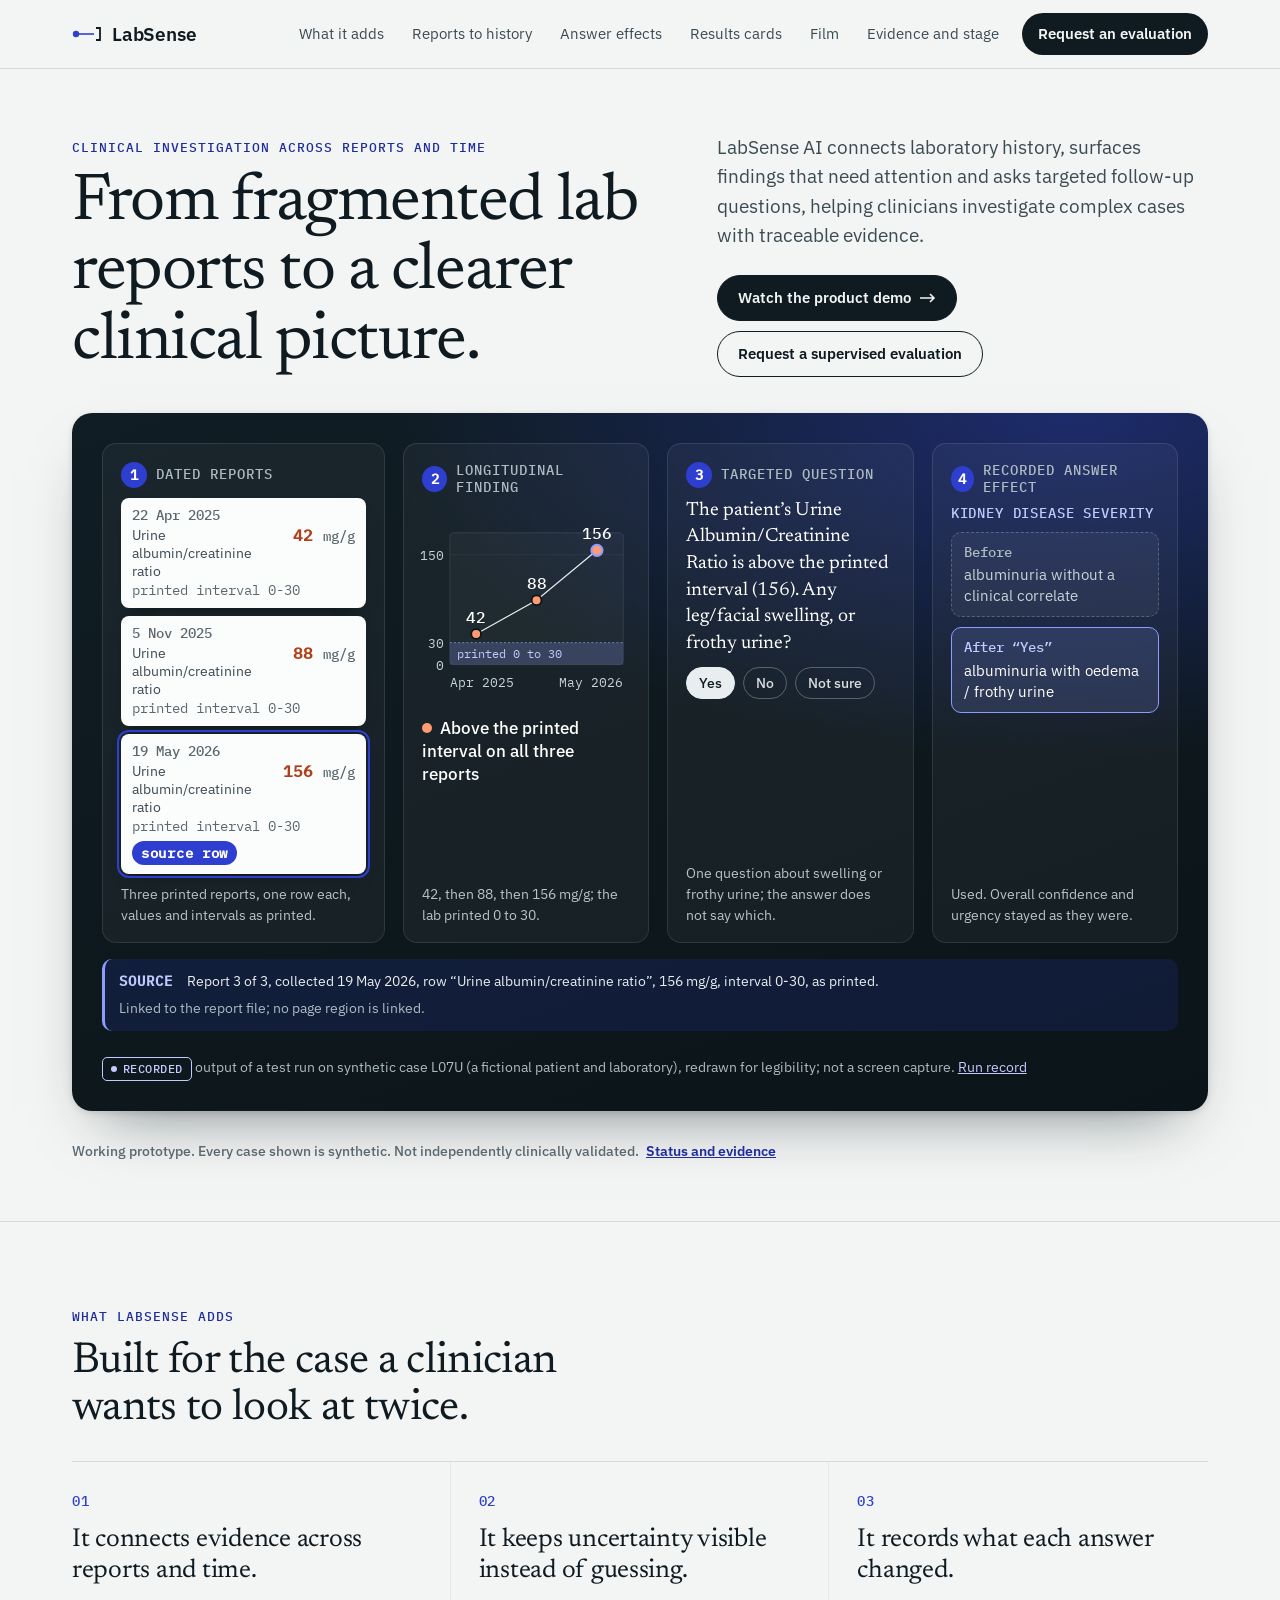
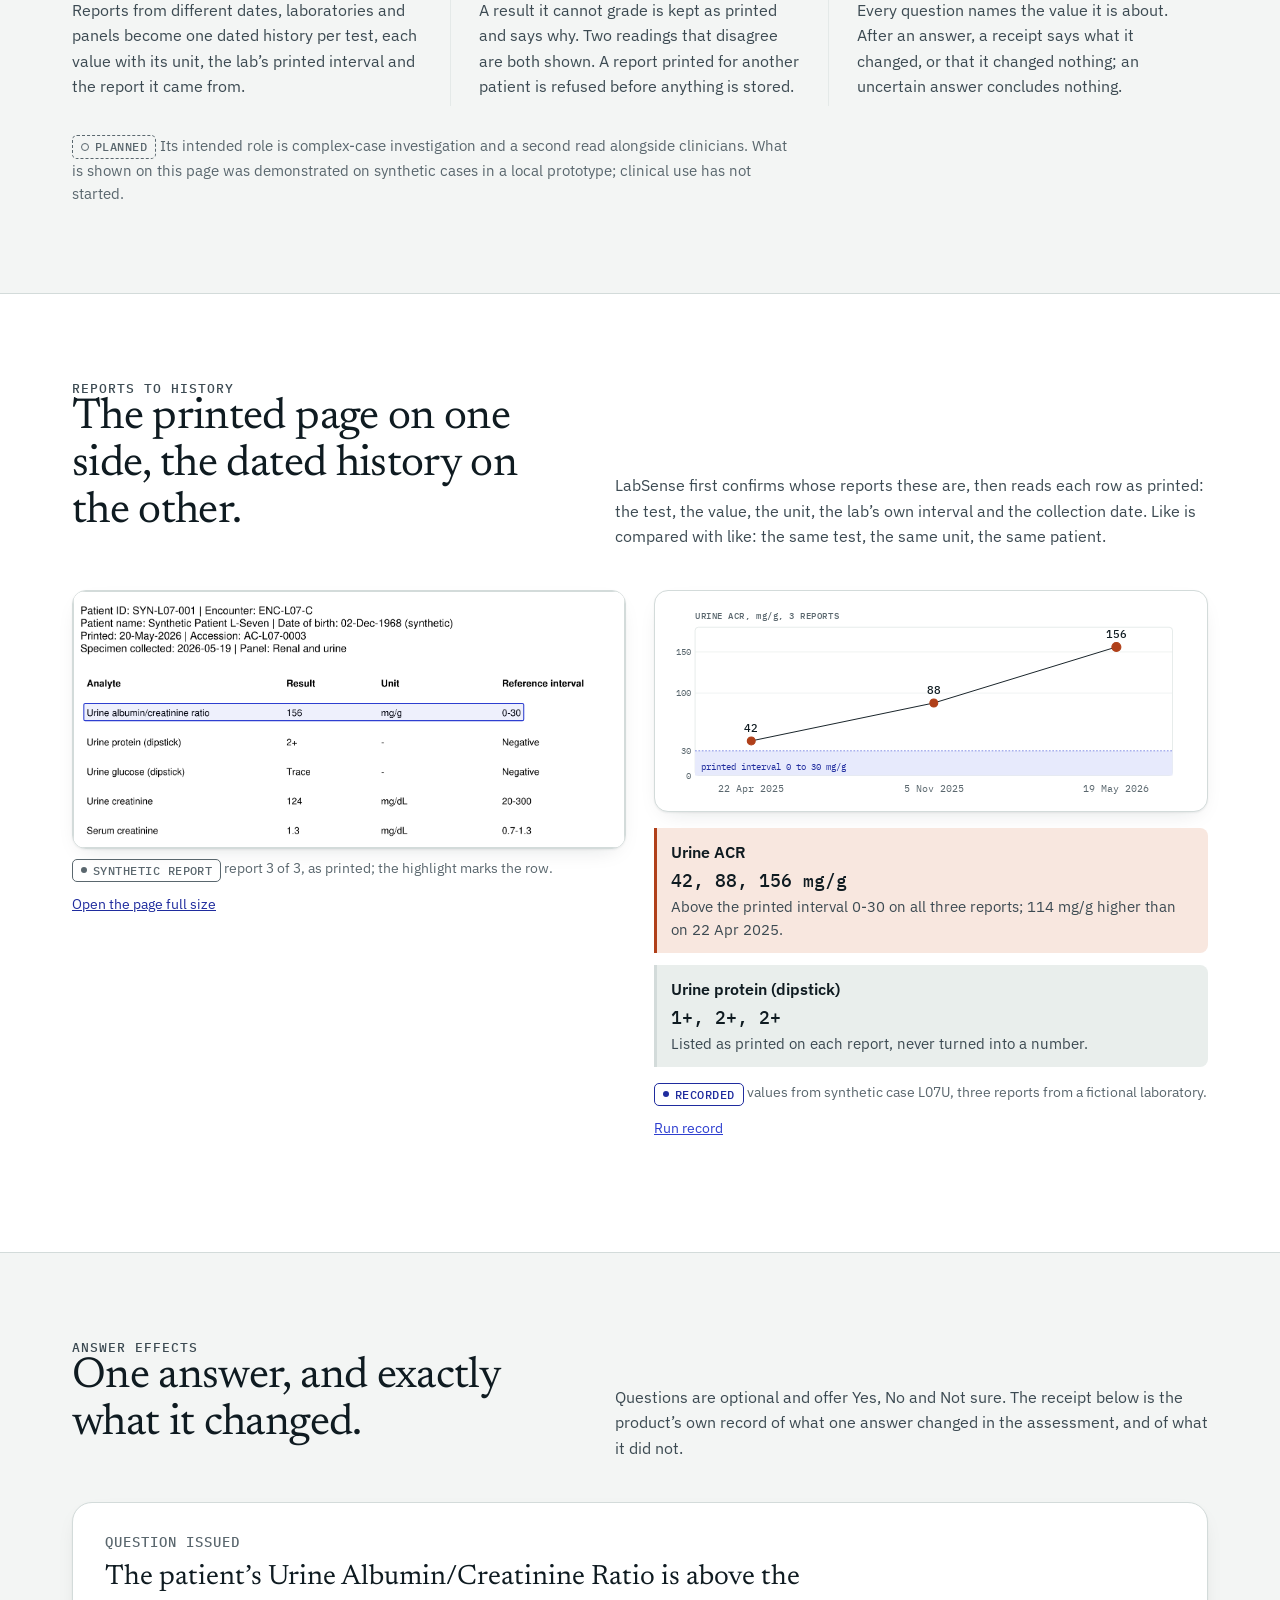
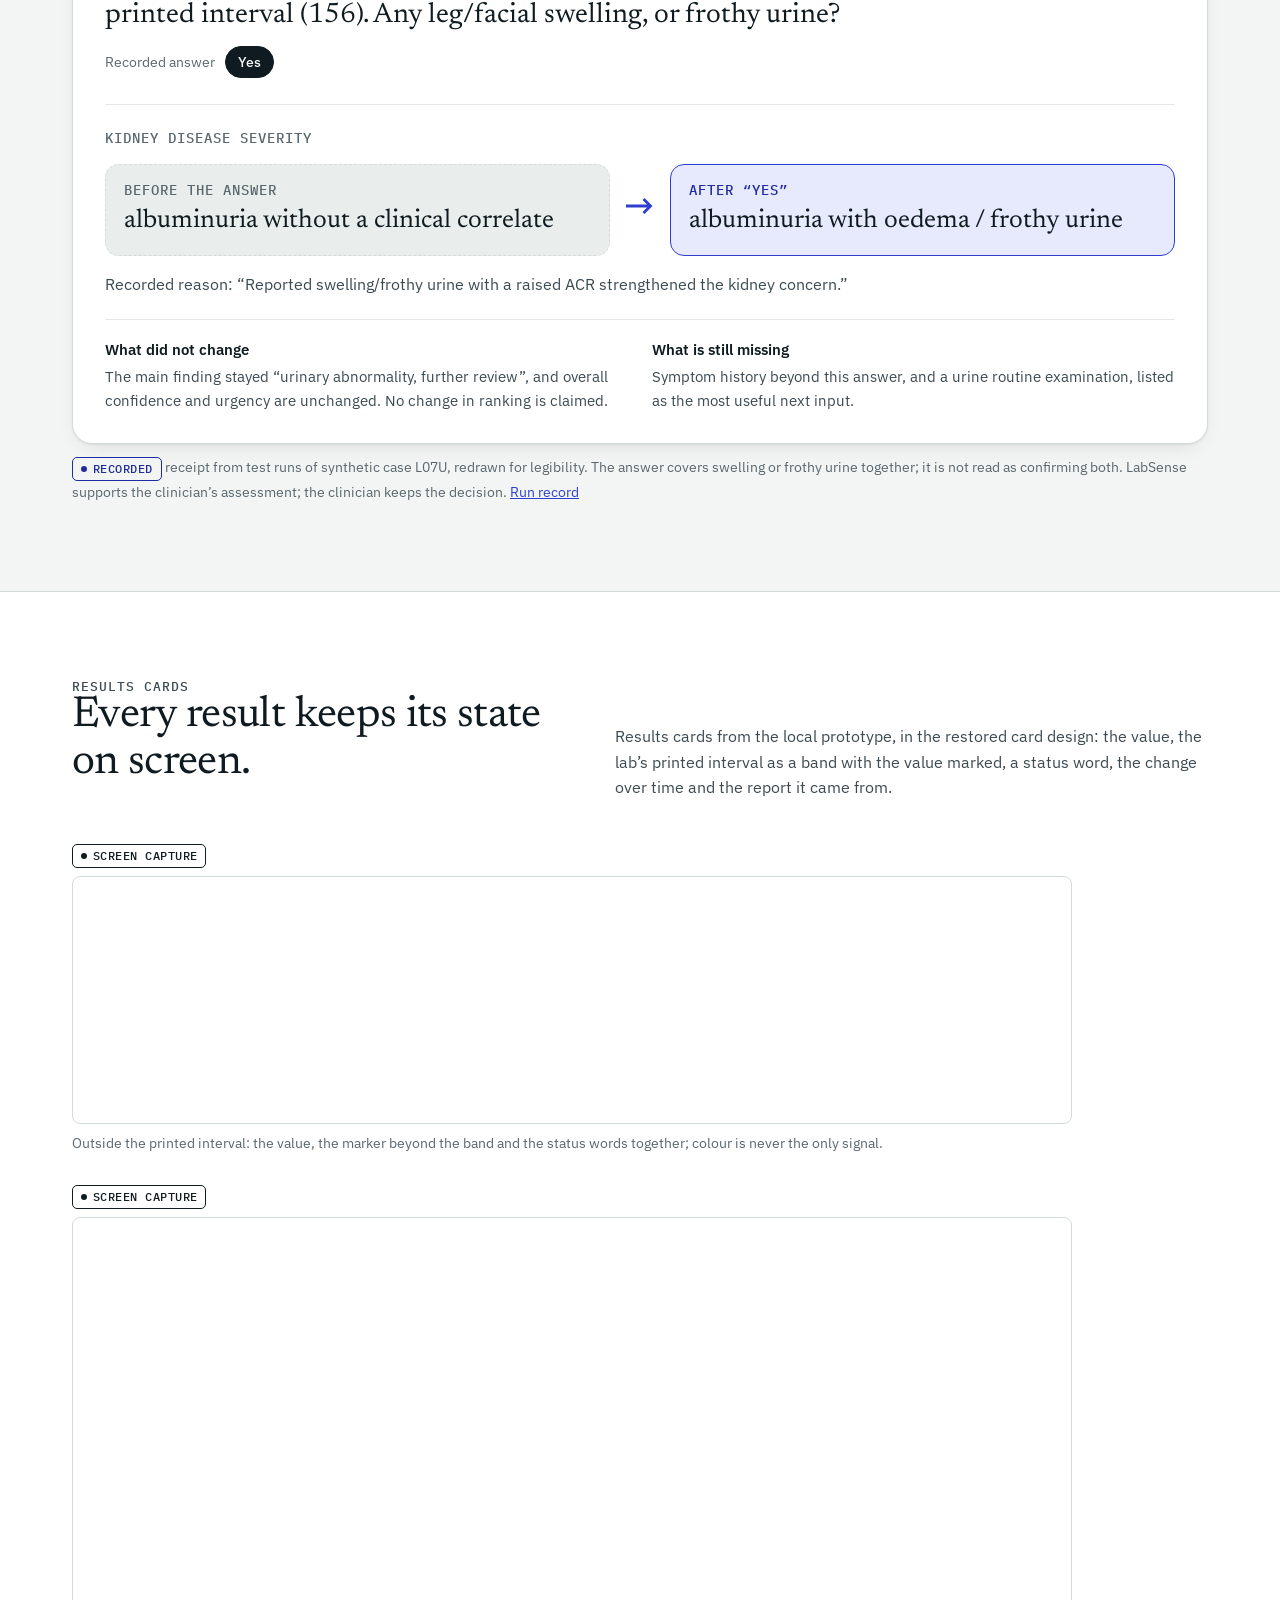
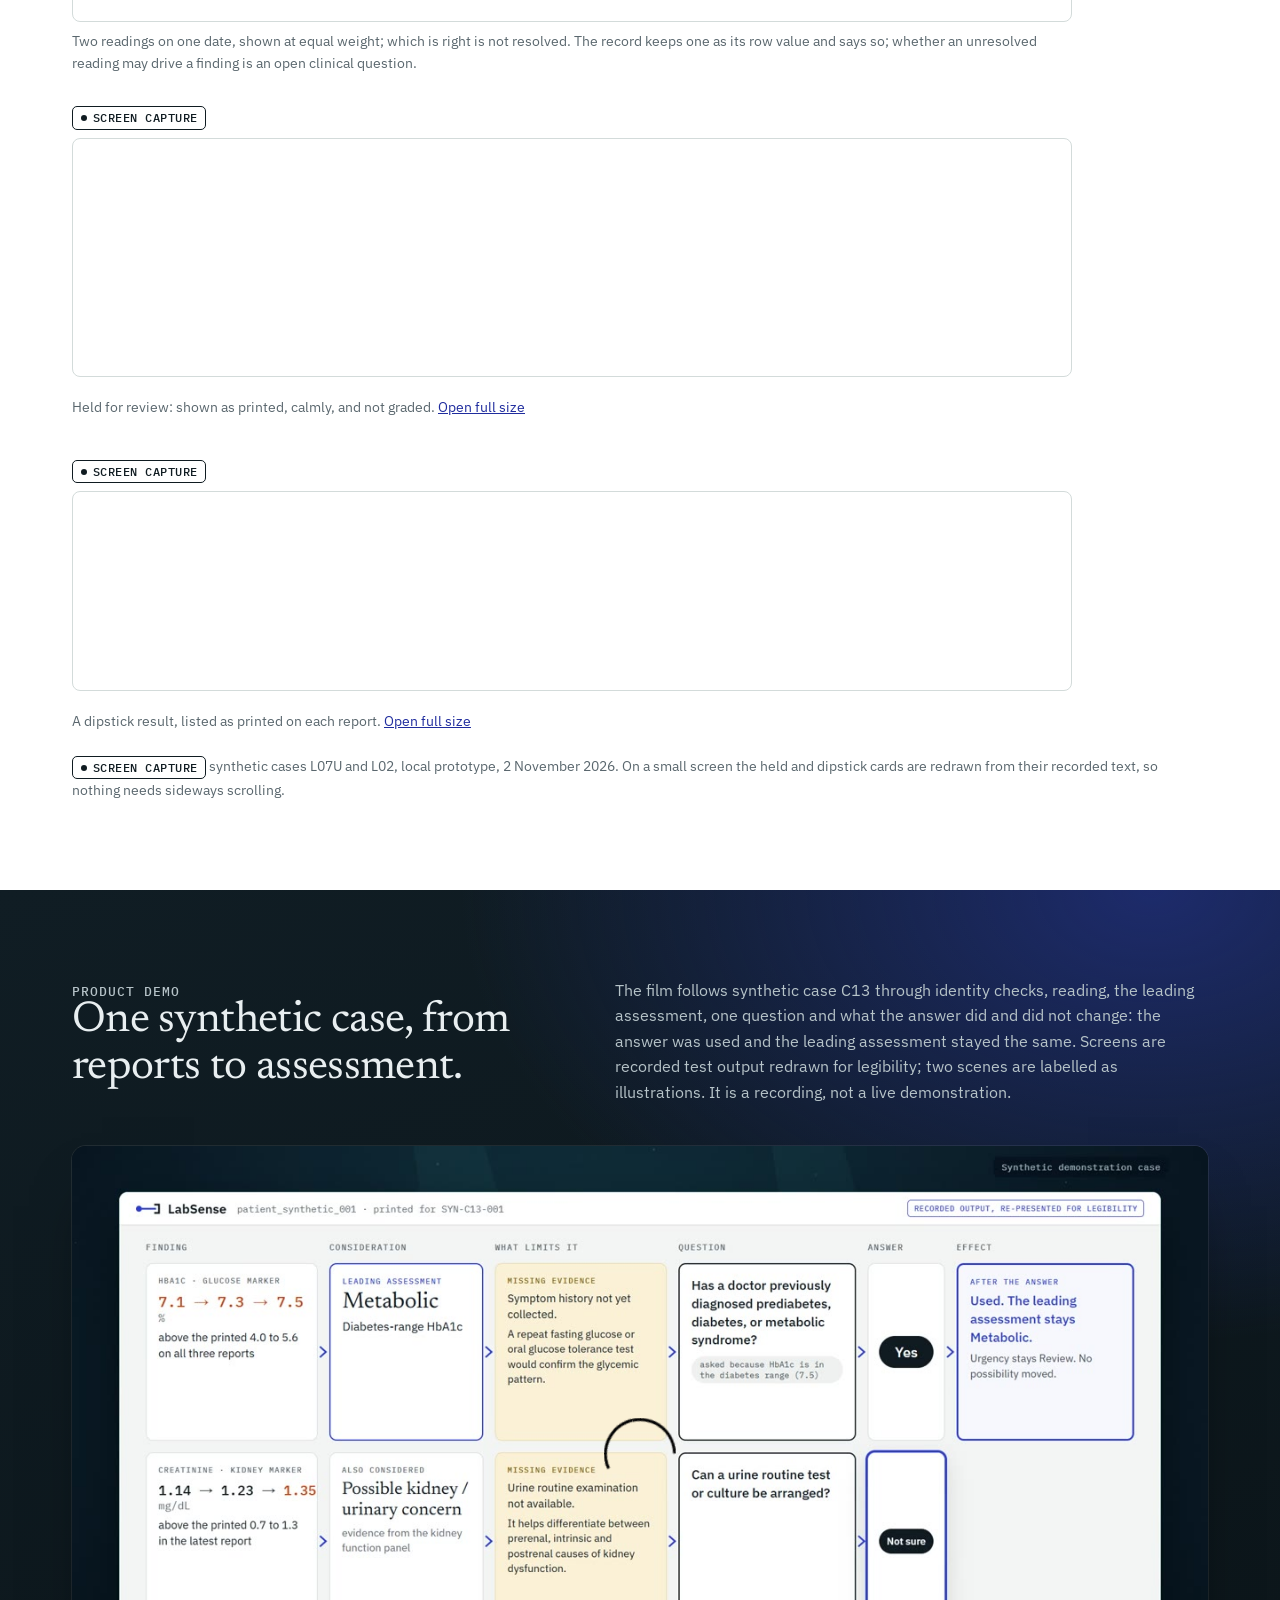
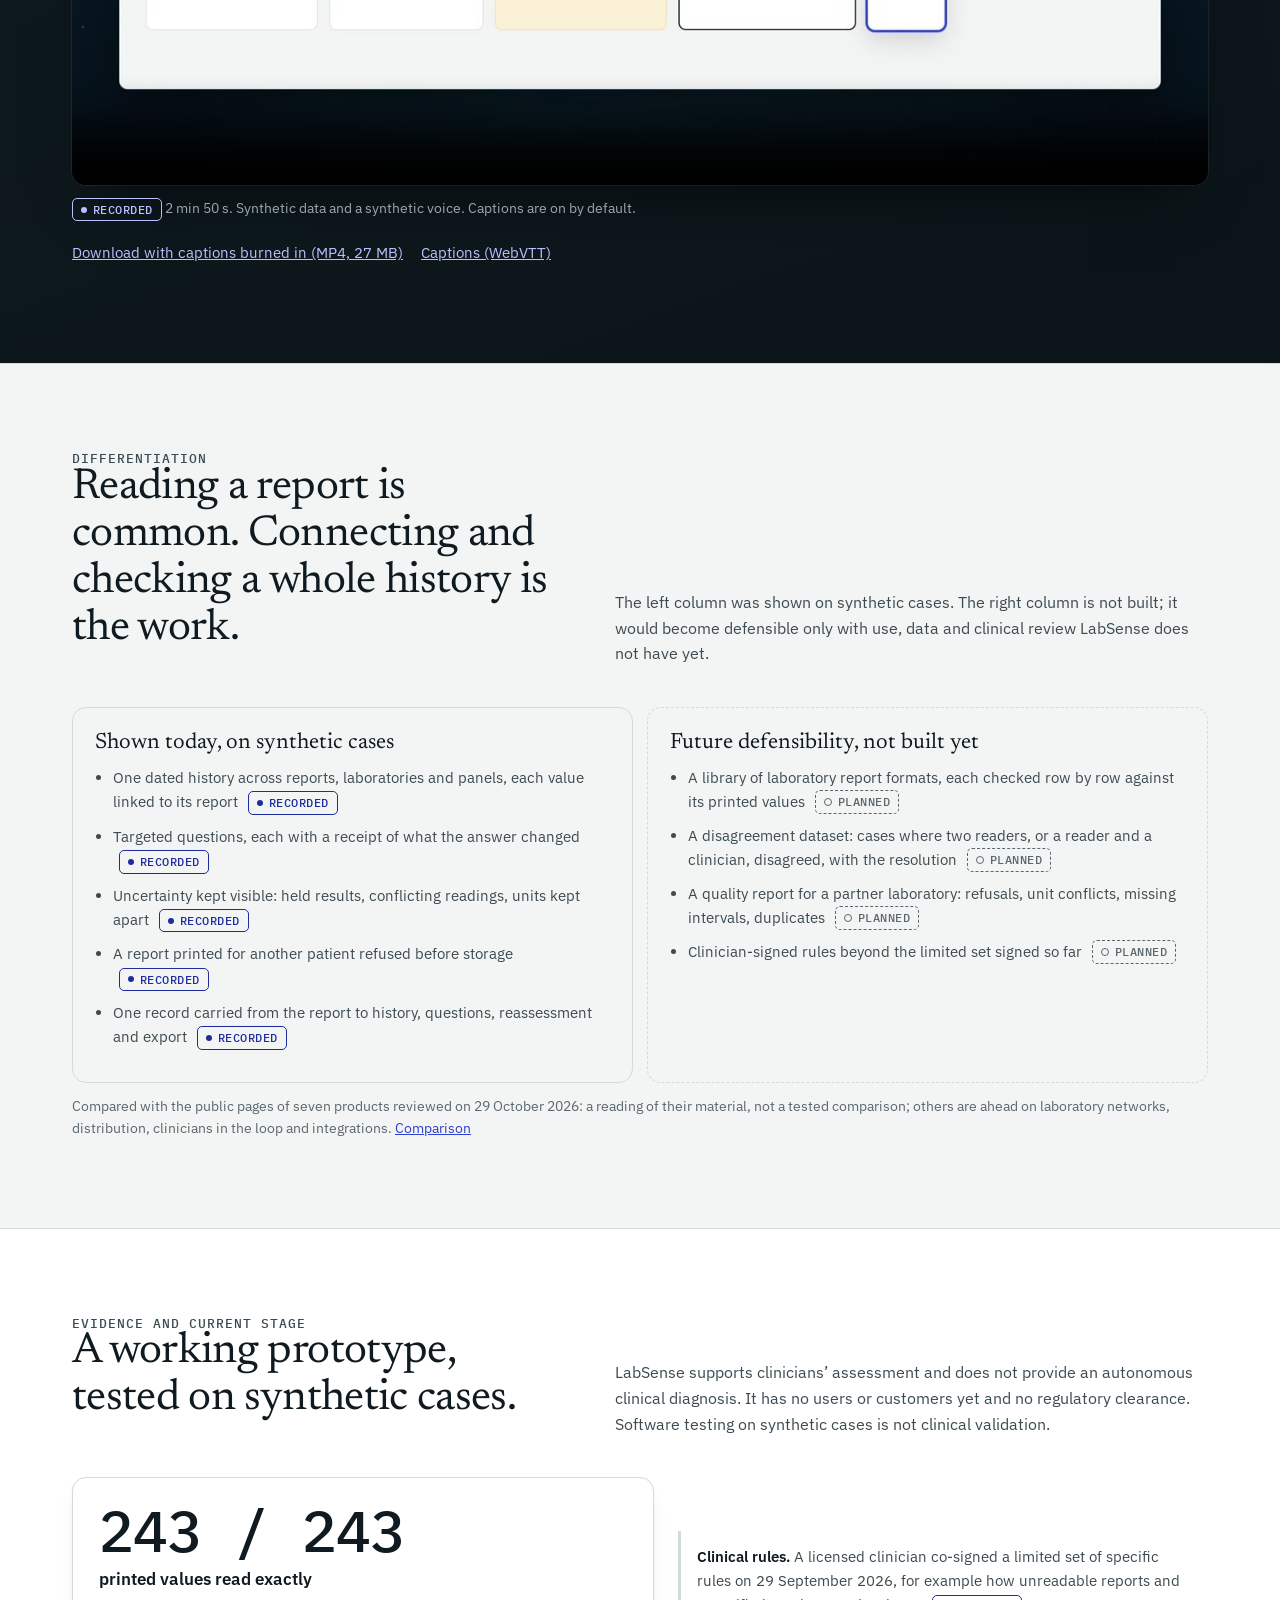
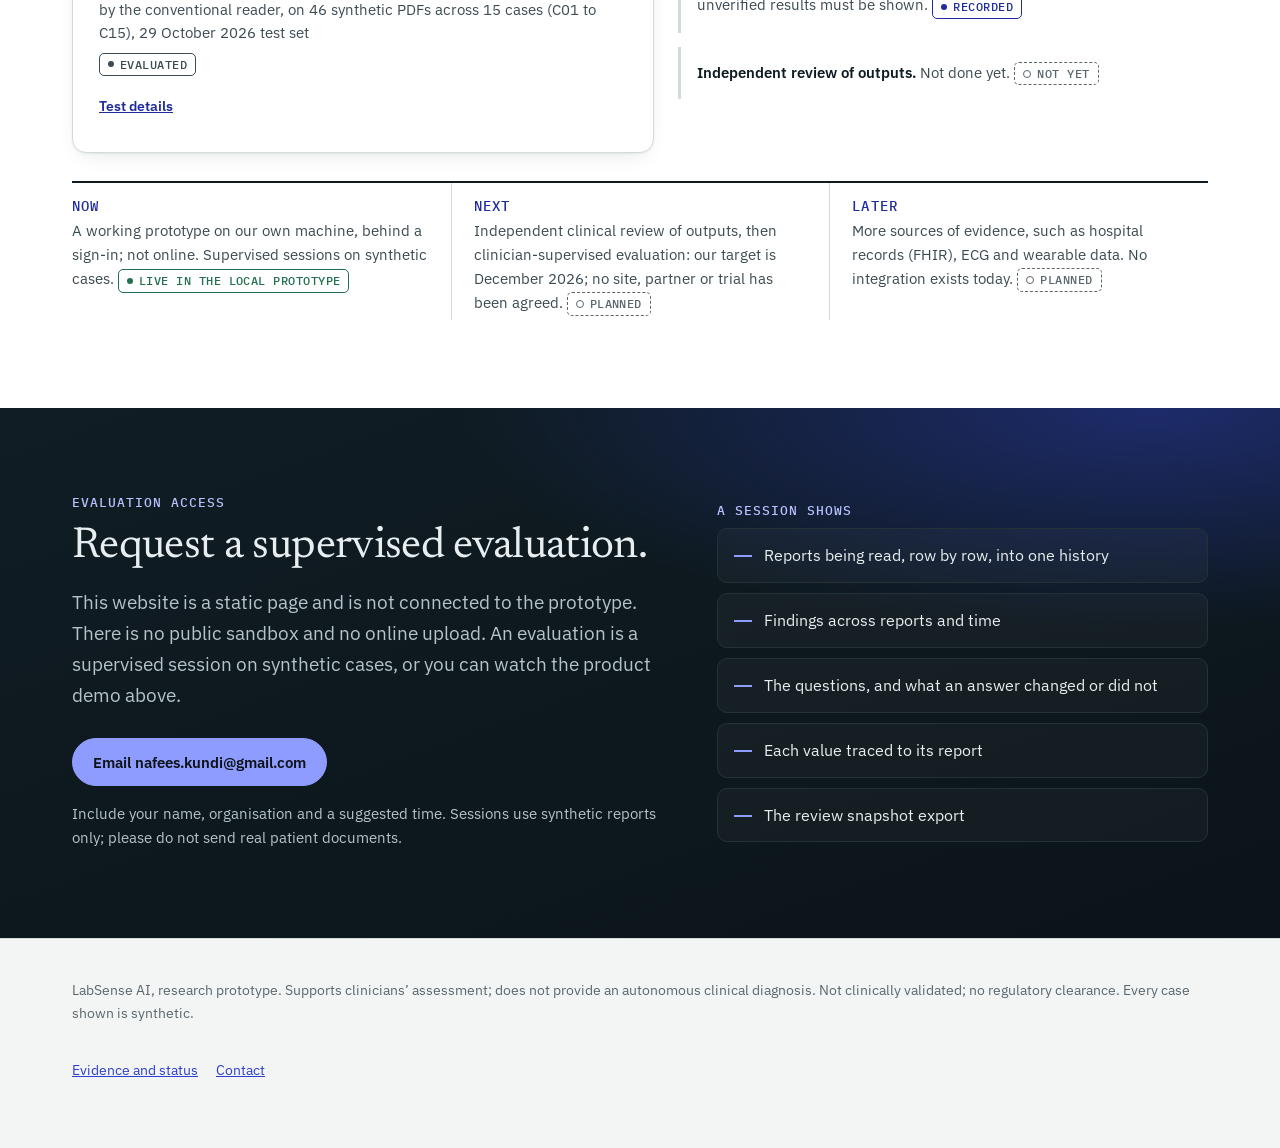
==== commit 0b94aa56: "LabSense AI reviewer site v8c (package 14fbe1cea5f4b8e6): new opening and product scene, answer rece" ====
--- a/index.html
+++ b/index.html
@@ -5,20 +5,20 @@
 <meta http-equiv="Content-Security-Policy" content="default-src 'self'; img-src 'self'; media-src 'self'; style-src 'self'; script-src 'self'; base-uri 'none'; form-action 'none'">
 <meta name="referrer" content="no-referrer">
 <meta name="viewport" content="width=device-width,initial-scale=1,viewport-fit=cover">
-<title>LabSense AI: a patient's lab reports, read as one source-linked history</title>
-<meta name="description" content="Research prototype for clinicians: a patient's lab reports read into one dated, source-linked history, with what the evidence cannot support.">
+<title>LabSense AI: from fragmented lab reports to a clearer clinical picture</title>
+<meta name="description" content="Research prototype for clinicians: lab history connected across reports, findings surfaced, targeted questions asked, with traceable evidence.">
 <meta property="og:type" content="website">
 <meta property="og:site_name" content="LabSense AI">
-<meta property="og:title" content="LabSense AI: a patient's lab reports, read as one source-linked history">
-<meta property="og:description" content="Research prototype for clinicians: a patient's lab reports read into one dated, source-linked history, with what the evidence cannot support.">
+<meta property="og:title" content="LabSense AI: from fragmented lab reports to a clearer clinical picture">
+<meta property="og:description" content="Research prototype for clinicians: lab history connected across reports, findings surfaced, targeted questions asked, with traceable evidence.">
 <meta property="og:url" content="https://lsa-health.github.io/">
 <meta property="og:image" content="https://lsa-health.github.io/assets/og/labsense_og.png">
 <meta property="og:image:width" content="1200">
 <meta property="og:image:height" content="630">
 <meta property="og:image:alt" content="Three synthetic lab reports with the urine albumin to creatinine ratio row highlighted, joined to one history chart of 42, 88 and 156 mg/g.">
 <meta name="twitter:card" content="summary_large_image">
-<meta name="twitter:title" content="LabSense AI: a patient's lab reports, read as one source-linked history">
-<meta name="twitter:description" content="Research prototype for clinicians: a patient's lab reports read into one dated, source-linked history, with what the evidence cannot support.">
+<meta name="twitter:title" content="LabSense AI: from fragmented lab reports to a clearer clinical picture">
+<meta name="twitter:description" content="Research prototype for clinicians: lab history connected across reports, findings surfaced, targeted questions asked, with traceable evidence.">
 <meta name="twitter:image" content="https://lsa-health.github.io/assets/og/labsense_og.png">
 <link rel="icon" href="assets/mark.svg" type="image/svg+xml">
 <link rel="stylesheet" href="assets/v5.css">
@@ -27,119 +27,93 @@
 <link rel="stylesheet" href="assets/v6_moats.css">
 <link rel="stylesheet" href="assets/v6_2.css">
 <link rel="stylesheet" href="assets/v7.css">
+<link rel="stylesheet" href="assets/v8.css">
 <script src="assets/v6.js" defer></script>
 </head>
 <body>
 <a class="skip" href="#main">Skip to content</a>
 <header class="top"><div class="wrap"><a class="brand" href="index.html"><svg viewBox="0 0 30 16" aria-hidden="true"><circle cx="4" cy="8" r="3.2" fill="#2e3fd0"/><path d="M7 8 H22" stroke="#2e3fd0" stroke-width="1.6"/><path d="M24 2 H28 V14 H24" fill="none" stroke="currentColor" stroke-width="1.8"/></svg>LabSense</a>
 <button class="menu-btn" type="button" aria-expanded="false" aria-controls="site-nav"><span class="mb-bars" aria-hidden="true"></span>Menu</button>
-<nav class="nav" id="site-nav" aria-label="Main"><a href="#journey">Product</a><a href="#cards">Results cards</a><a href="#film">Film</a><a href="#moats">Differentiation</a><a href="#stage">Stage</a><a href="evidence.html">Evidence</a><a class="go" href="#access">Evaluation access</a></nav></div></header>
+<nav class="nav" id="site-nav" aria-label="Main"><a href="#adds">What it adds</a><a href="#history">Reports to history</a><a href="#receipt">Answer effects</a><a href="#cards">Results cards</a><a href="#film">Film</a><a href="#stage">Evidence and stage</a><a class="go" href="#access">Request an evaluation</a></nav></div></header>
 <main id="main">
-<section class="hero hero6">
+<section class="hero hero8">
 <div class="wrap">
 <div class="hero-head">
 <div>
-<p class="eyebrow">For clinicians reviewing complex lab histories</p>
-<h1>A patient's lab reports, read as <em>one history.</em></h1>
+<p class="eyebrow">Clinical investigation across reports and time</p>
+<h1>From fragmented lab reports to a clearer clinical picture.</h1>
 </div>
 <div>
-<p class="lede">Separate reports from different dates and laboratories become one dated history, each value traced to the page it came from. LabSense asks what could change the reading, holds back what it cannot verify, and leaves the decision with the clinician.</p>
-<div class="btns"><a class="btn primary" href="#journey">Follow one case <svg class="arrow" viewBox="0 0 16 10" aria-hidden="true"><path d="M0 5h14M10 1l4 4-4 4" fill="none" stroke="currentColor" stroke-width="1.6"/></svg></a><a class="btn" href="#film">Watch the film (2:50)</a></div>
-</div>
-</div>
-<figure class="instrument">
-<svg class="trace-viz viz-wide" viewBox="-4 0 1004 560" role="img" aria-labelledby="hv-t"><title id="hv-t">Three printed synthetic reports, urine albumin to creatinine ratio row highlighted on each, joined to one chart: 42, 88 and 156 mg/g on 22 Apr 2025, 5 Nov 2025 and 19 May 2026, all above the printed interval 0 to 30.</title><g class="strip"><text class="strip-l" x="0" y="32" font-size="14">Report 3, collected 19 May 2026</text><rect class="paper" x="0" y="44" width="560" height="95.7"/><image href="assets/l07u/hero_r3.png" x="0" y="44" width="560" height="95.7"/><rect class="hl-row" x="6.8" y="114.4" width="474.9" height="18.5" rx="2"/></g>
-<path class="trace d1" pathLength="1" d="M484.7 123.6 C574.7 123.6,805.0 101.3,907.0 101.3"/><circle class="anchor" cx="484.7" cy="123.6" r="3.5"/>
-<g class="strip"><text class="strip-l" x="0" y="202" font-size="14">Report 2, collected 5 Nov 2025</text><rect class="paper" x="0" y="214" width="560" height="95.7"/><image href="assets/l07u/hero_r2.png" x="0" y="214" width="560" height="95.7"/><rect class="hl-row" x="6.8" y="284.4" width="474.9" height="18.5" rx="2"/></g>
-<path class="trace d2" pathLength="1" d="M484.7 293.6 C574.7 293.6,695.0 275.1,797.0 275.1"/><circle class="anchor" cx="484.7" cy="293.6" r="3.5"/>
-<g class="strip"><text class="strip-l" x="0" y="372" font-size="14">Report 1, collected 22 Apr 2025</text><rect class="paper" x="0" y="384" width="560" height="95.7"/><image href="assets/l07u/hero_r1.png" x="0" y="384" width="560" height="95.7"/><rect class="hl-row" x="6.8" y="454.4" width="474.9" height="18.5" rx="2"/></g>
-<path class="trace d3" pathLength="1" d="M484.7 463.6 C574.7 463.6,580.0 392.7,682.0 392.7"/><circle class="anchor" cx="484.7" cy="463.6" r="3.5"/><g class="chart ">
-<rect class="plot" x="640" y="40" width="320" height="460" rx="6"/>
-<rect class="band" x="640" y="423.3" width="320" height="76.7"/>
-<line class="band-edge" x1="640" x2="960" y1="423.3" y2="423.3"/>
-<text class="tick" x="968" y="504.9" text-anchor="start" font-size="13">0</text>
-<text class="tick" x="968" y="428.2" text-anchor="start" font-size="13">30</text>
-<text class="tick" x="968" y="249.3" text-anchor="start" font-size="13">100</text>
-<line class="grid" x1="640" x2="960" y1="244.4" y2="244.4"/>
-<text class="tick" x="968" y="121.6" text-anchor="start" font-size="13">150</text>
-<line class="grid" x1="640" x2="960" y1="116.7" y2="116.7"/>
-<text class="band-l" x="650" y="490" font-size="13">printed interval 0 to 30 mg/g</text>
-<text class="chart-k" x="640" y="26" font-size="13">URINE ACR, mg/g, 3 REPORTS</text>
-<polyline class="trend" points="690,392.7 805,275.1 915,101.3"/>
-<circle class="pt out" cx="690" cy="392.7" r="7"/>
-<text class="pt-l" x="690" y="376.7" text-anchor="middle" font-size="17">42</text>
-<text class="axis" x="690" y="526" text-anchor="middle" font-size="14">22 Apr 2025</text>
-<circle class="pt out" cx="805" cy="275.1" r="7"/>
-<text class="pt-l" x="805" y="259.1" text-anchor="middle" font-size="17">88</text>
-<text class="axis" x="805" y="526" text-anchor="middle" font-size="14">5 Nov 2025</text>
-<circle class="pt out" cx="915" cy="101.3" r="7"/>
-<text class="pt-l" x="915" y="85.3" text-anchor="middle" font-size="17">156</text>
-<text class="axis" x="915" y="526" text-anchor="middle" font-size="14">19 May 2026</text>
+<p class="lede">LabSense AI connects laboratory history, surfaces findings that need attention and asks targeted follow-up questions, helping clinicians investigate complex cases with traceable evidence.</p>
+<div class="btns"><a class="btn primary" href="#film">Watch the product demo <svg class="arrow" viewBox="0 0 16 10" aria-hidden="true"><path d="M0 5h14M10 1l4 4-4 4" fill="none" stroke="currentColor" stroke-width="1.6"/></svg></a><a class="btn" href="mailto:nafees.kundi@gmail.com?subject=Supervised%20evaluation%20of%20LabSense">Request a supervised evaluation</a></div>
+</div>
+</div>
+<figure class="scene" aria-labelledby="scene-cap">
+<ol class="scene-steps">
+<li class="sc sc-reports"><p class="sc-k"><span class="sc-n">1</span>Dated reports</p>
+<ul class="mini-reports">
+<li><span class="mr-d">22 Apr 2025</span><span class="mr-r">Urine albumin/creatinine ratio</span><span class="mr-v">42 <small>mg/g</small></span><span class="mr-i">0-30</span></li>
+<li><span class="mr-d">5 Nov 2025</span><span class="mr-r">Urine albumin/creatinine ratio</span><span class="mr-v">88 <small>mg/g</small></span><span class="mr-i">0-30</span></li>
+<li class="mr-src"><span class="mr-d">19 May 2026</span><span class="mr-r">Urine albumin/creatinine ratio</span><span class="mr-v">156 <small>mg/g</small></span><span class="mr-i">0-30</span><span class="mr-tag">source row</span></li>
+</ul>
+<p class="sc-note">Three printed reports, one row each, values and intervals as printed.</p></li>
+<li class="sc sc-finding"><p class="sc-k"><span class="sc-n">2</span>Longitudinal finding</p>
+<svg class="trace-viz scene-chart" viewBox="0 0 300 290" role="img" aria-labelledby="sc-t"><title id="sc-t">Urine albumin to creatinine ratio over three reports: 42, 88 and 156 mg/g on 22 Apr 2025, 5 Nov 2025 and 19 May 2026, all above the printed interval 0 to 30 mg/g.</title><g class="chart ">
+<rect class="plot" x="40" y="40" width="250" height="190" rx="6"/>
+<rect class="band" x="40" y="198.3" width="250" height="31.7"/>
+<line class="band-edge" x1="40" x2="290" y1="198.3" y2="198.3"/>
+<text class="tick" x="32" y="237.0" text-anchor="end" font-size="19">0</text>
+<text class="tick" x="32" y="205.3" text-anchor="end" font-size="19">30</text>
+<text class="tick" x="32" y="78.7" text-anchor="end" font-size="19">150</text>
+<line class="grid" x1="40" x2="290" y1="71.7" y2="71.7"/>
+<text class="band-l" x="50" y="220" font-size="19">printed 0 to 30</text>
+<polyline class="trend" points="78,185.7 165,137.1 252,65.3"/>
+<circle class="pt out" cx="78" cy="185.7" r="7"/>
+<text class="pt-l" x="78" y="169.7" text-anchor="middle" font-size="23">42</text>
+<text class="axis" x="40" y="262" text-anchor="start" font-size="20">Apr 2025</text>
+<circle class="pt out" cx="165" cy="137.1" r="7"/>
+<text class="pt-l" x="165" y="121.1" text-anchor="middle" font-size="23">88</text>
+<circle class="pt out src" cx="252" cy="65.3" r="8"/>
+<text class="pt-l" x="252" y="49.3" text-anchor="middle" font-size="23">156</text>
+<text class="axis" x="290" y="262" text-anchor="end" font-size="20">May 2026</text>
 </g></svg>
-<svg class="trace-viz viz-narrow" viewBox="0 0 360 670" role="img" aria-labelledby="hn-t"><title id="hn-t">Three printed synthetic reports and one chart of urine albumin to creatinine ratio: 42, 88 and 156 mg/g, all above the printed interval 0 to 30.</title><g class="strip"><text class="strip-l" x="10" y="18" font-size="12">Report 3, 19 May 2026: 156 mg/g</text><rect class="paper" x="10" y="26" width="340" height="58.1"/><image href="assets/l07u/hero_r3.png" x="10" y="26" width="340" height="58.1"/><rect class="hl-row" x="14.1" y="68.7" width="288.3" height="11.3" rx="2"/></g>
-<g class="strip"><text class="strip-l" x="10" y="110" font-size="12">Report 2, 5 Nov 2025: 88 mg/g</text><rect class="paper" x="10" y="118" width="340" height="58.1"/><image href="assets/l07u/hero_r2.png" x="10" y="118" width="340" height="58.1"/><rect class="hl-row" x="14.1" y="160.7" width="288.3" height="11.3" rx="2"/></g>
-<g class="strip"><text class="strip-l" x="10" y="202" font-size="12">Report 1, 22 Apr 2025: 42 mg/g</text><rect class="paper" x="10" y="210" width="340" height="58.1"/><image href="assets/l07u/hero_r1.png" x="10" y="210" width="340" height="58.1"/><rect class="hl-row" x="14.1" y="252.7" width="288.3" height="11.3" rx="2"/></g><g class="chart ">
-<rect class="plot" x="48" y="330" width="298" height="290" rx="6"/>
-<rect class="band" x="48" y="571.7" width="298" height="48.3"/>
-<line class="band-edge" x1="48" x2="346" y1="571.7" y2="571.7"/>
-<text class="tick" x="40" y="624.5" text-anchor="end" font-size="12">0</text>
-<text class="tick" x="40" y="576.2" text-anchor="end" font-size="12">30</text>
-<text class="tick" x="40" y="463.4" text-anchor="end" font-size="12">100</text>
-<line class="grid" x1="48" x2="346" y1="458.9" y2="458.9"/>
-<text class="tick" x="40" y="382.9" text-anchor="end" font-size="12">150</text>
-<line class="grid" x1="48" x2="346" y1="378.3" y2="378.3"/>
-<text class="band-l" x="58" y="610" font-size="12">printed interval 0 to 30 mg/g</text>
-<text class="chart-k" x="48" y="316" font-size="12">URINE ACR, mg/g, 3 REPORTS</text>
-<polyline class="trend" points="92,552.3 197,478.2 302,368.7"/>
-<circle class="pt out" cx="92" cy="552.3" r="7"/>
-<text class="pt-l" x="92" y="536.3" text-anchor="middle" font-size="16">42</text>
-<text class="axis" x="92" y="645" text-anchor="middle" font-size="13">22 Apr 2025</text>
-<circle class="pt out" cx="197" cy="478.2" r="7"/>
-<text class="pt-l" x="197" y="462.2" text-anchor="middle" font-size="16">88</text>
-<text class="axis" x="197" y="645" text-anchor="middle" font-size="13">5 Nov 2025</text>
-<circle class="pt out" cx="302" cy="368.7" r="7"/>
-<text class="pt-l" x="302" y="352.7" text-anchor="middle" font-size="16">156</text>
-<text class="axis" x="302" y="645" text-anchor="middle" font-size="13">19 May 2026</text>
-</g></svg>
-<ol class="walk" aria-label="How one value is traced, illustrated with recorded values">
-<li><span class="wk">1 Printed row</span><b>Urine albumin/creatinine ratio 156 mg/g</b><span>interval 0-30, as printed on report 3</span></li>
-<li><span class="wk">2 History point</span><b>156 mg/g on 19 May 2026</b><span>third point of one dated line: 42, 88, 156</span></li>
-<li><span class="wk">3 Source reference</span><b>Report 3 of 3, collected 19 May 2026</b><span>the point opens the report it came from</span></li>
+<p class="sc-big">Above the printed interval on all three reports</p>
+<p class="sc-note">42, then 88, then 156 mg/g; the lab printed 0 to 30.</p></li>
+<li class="sc sc-question"><p class="sc-k"><span class="sc-n">3</span>Targeted question</p>
+<p class="sc-q">The patient&rsquo;s Urine Albumin/Creatinine Ratio is above the printed interval (156). Any leg/facial swelling, or frothy urine?</p>
+<p class="sc-opts" aria-label="Answer recorded: Yes"><span class="opt on">Yes</span><span class="opt">No</span><span class="opt">Not sure</span></p>
+<p class="sc-note">One question about swelling or frothy urine; the answer does not say which.</p></li>
+<li class="sc sc-effect"><p class="sc-k"><span class="sc-n">4</span>Recorded answer effect</p>
+<p class="sc-l">Kidney disease severity</p>
+<p class="sc-before"><span class="sc-bl">Before</span>albuminuria without a clinical correlate</p>
+<p class="sc-after"><span class="sc-bl">After &ldquo;Yes&rdquo;</span>albuminuria with oedema / frothy urine</p>
+<p class="sc-note">Used. Overall confidence and urgency stayed as they were.</p></li>
 </ol>
-<figcaption class="viz-cap"><span class="tag recorded">Recorded</span> values from a test run of synthetic case L07U, three reports from a fictional laboratory. <span class="tag illus">Illustration</span> the drawn lines and the three steps; in the app each value links to its report.</figcaption>
+<div class="scene-src"><span class="src-k">Source</span><span>Report 3 of 3, collected 19 May 2026, row &ldquo;Urine albumin/creatinine ratio&rdquo;, 156 mg/g, interval 0-30, as printed.</span><span class="src-note">Linked to the report file; no page region is linked.</span></div>
+<figcaption id="scene-cap" class="viz-cap"><span class="tag recorded">Recorded</span> output of a test run on synthetic case L07U (a fictional patient and laboratory), redrawn for legibility; not a screen capture. <a href="evidence.html#records">Run record</a></figcaption>
 </figure>
-<p class="statusline"><span>Research prototype</span><span>Synthetic cases only</span><span>Not clinically validated</span><span>No regulatory clearance</span><a href="evidence.html#status">Status and evidence</a></p>
-</div>
-</section>
-<section class="band" id="does" aria-labelledby="does-h">
-<div class="wrap">
-<div class="sec-head"><div><p class="eyebrow">For complex cases</p><h2 id="does-h">A careful second read, and the places it stops.</h2></div>
-<p>Built for the case a clinician wants to look at twice: several reports, several panels, results that pull in different directions. Each behaviour below was shown on synthetic cases in the local prototype.</p></div>
-<div class="holds three cases">
-<article class="hold"><h3>Many reports, one history</h3><p>Reports from different dates, laboratories and panels become one dated line per test, each value with its unit, the lab&rsquo;s printed interval and its report. Values printed in different units are kept apart, and the history says so.</p><div class="tagline"><span class="tag recorded">Recorded</span></div></article>
-<article class="hold"><h3>Another patient&rsquo;s report is refused</h3><p>LabSense checks whose report it is before storing anything. A report printed for someone else is refused; the same identifier with a different name or birth date is held for review.</p><div class="tagline"><span class="tag recorded">Recorded</span></div></article>
-<article class="hold"><h3>What it cannot grade, it holds back</h3><p>A result outside the signed rules is kept and shown as printed, with the lab&rsquo;s interval, and not graded. A dipstick result stays as printed and is never turned into a number.</p><div class="tagline"><span class="tag recorded">Recorded</span></div></article>
-<article class="hold"><h3>Conflicting readings stay visible</h3><p>Two readings of one test on the same date are both shown at equal weight, and which is right is not resolved; the stored record keeps one as its row value and the card says which. If the readings would grade differently, the grade is withheld.</p><div class="tagline"><span class="tag recorded">Recorded</span><span class="tag open">Open item</span></div></article>
-<article class="hold"><h3>Questions with receipts</h3><p>Each question names the value it is about. After an answer, a receipt says what it changed, or that it changed nothing. An uncertain answer is recorded and nothing is concluded from it.</p><div class="tagline"><span class="tag recorded">Recorded</span></div></article>
-<article class="hold"><h3>What supports it, and what limits it</h3><p>The assessment lists the evidence for the leading reading, what limits certainty and the one input that would change the path most, as an ordinal level with reasons rather than a probability.</p><div class="tagline"><span class="tag live">Live in the local prototype</span></div></article>
-</div>
-<p class="viz-cap mt12"><span class="tag planned">Planned</span> Second-opinion use alongside clinicians is the goal of the next stage. It is not a current service, and the outputs have not been independently clinically validated. Cases behind each tile: <a href="evidence.html#records">run records</a>.</p>
-</div>
-</section>
-<section class="band alt" id="journey" aria-labelledby="jr-h">
-<div class="wrap">
-<div class="sec-head"><div><p class="eyebrow">The product, on one synthetic case</p><h2 id="jr-h">From reports to assessment.</h2></div>
-<p>Three renal and urine reports for one fictional patient. Values are as printed on the synthetic reports; the question, the answer and its receipt are quoted from a recorded test run. Select a step, or use the arrow keys.</p></div>
-<div class="journey" data-journey><ol class="steps" role="tablist" aria-label="From reports to assessment"><li role="presentation"><button role="tab" id="jt0" aria-controls="jp0" aria-selected="true" tabindex="0"><span class="n">01</span><span class="t"><b>Reports</b><span>read as printed</span></span></button></li><li role="presentation"><button role="tab" id="jt1" aria-controls="jp1" aria-selected="false" tabindex="-1"><span class="n">02</span><span class="t"><b>History</b><span>one dated line</span></span></button></li><li role="presentation"><button role="tab" id="jt2" aria-controls="jp2" aria-selected="false" tabindex="-1"><span class="n">03</span><span class="t"><b>Questions</b><span>what could change it</span></span></button></li><li role="presentation"><button role="tab" id="jt3" aria-controls="jp3" aria-selected="false" tabindex="-1"><span class="n">04</span><span class="t"><b>Assessment</b><span>what the answer changed</span></span></button></li></ol>
-<div class="panels"><div class="panel" role="tabpanel" id="jp0" aria-labelledby="jt0" tabindex="0">
-<p class="step-k">01 Reports</p><h3>It starts with the page, as printed.</h3>
-<figure class="page-fig"><div class="page-frame"><svg class="page-svg" viewBox="0 0 1569 729" role="img" aria-labelledby="pg-t"><title id="pg-t">Synthetic report 3, collected 2026-05-19, for SYN-L07-001: urine albumin/creatinine ratio 156 mg/g, reference interval 0-30; urine protein 2+; urine glucose trace; urine creatinine 124 mg/dL; serum creatinine 1.3 mg/dL.</title><image href="assets/l07u/report_3.png" x="0" y="0" width="1569" height="729"/><rect class="hl-row" x="28" y="318" width="1255" height="49" rx="4"/></svg></div>
+<p class="statusline8">Working prototype. Every case shown is synthetic. Not independently clinically validated. <a href="evidence.html#status">Status and evidence</a></p>
+</div>
+</section>
+<section class="band" id="adds" aria-labelledby="adds-h">
+<div class="wrap">
+<p class="eyebrow">What LabSense adds</p><h2 id="adds-h" class="adds-h">Built for the case a clinician wants to look at twice.</h2>
+<ol class="adds">
+<li><span class="ad-n">01</span><h3>It connects evidence across reports and time.</h3><p>Reports from different dates, laboratories and panels become one dated history per test, each value with its unit, the lab&rsquo;s printed interval and the report it came from.</p></li>
+<li><span class="ad-n">02</span><h3>It keeps uncertainty visible instead of guessing.</h3><p>A result it cannot grade is kept as printed and says why. Two readings that disagree are both shown. A report printed for another patient is refused before anything is stored.</p></li>
+<li><span class="ad-n">03</span><h3>It records what each answer changed.</h3><p>Every question names the value it is about. After an answer, a receipt says what it changed, or that it changed nothing; an uncertain answer concludes nothing.</p></li>
+</ol>
+<p class="adds-role"><span class="tag planned">Planned</span> Its intended role is complex-case investigation and a second read alongside clinicians. What is shown on this page was demonstrated on synthetic cases in a local prototype; clinical use has not started.</p>
+</div>
+</section>
+<section class="band alt" id="history" aria-labelledby="hist-h">
+<div class="wrap">
+<div class="sec-head"><div><p class="eyebrow">Reports to history</p><h2 id="hist-h">The printed page on one side, the dated history on the other.</h2></div>
+<p>LabSense first confirms whose reports these are, then reads each row as printed: the test, the value, the unit, the lab&rsquo;s own interval and the collection date. Like is compared with like: the same test, the same unit, the same patient.</p></div>
+<div class="split">
+<figure class="split-page"><div class="page-frame"><svg class="page-svg" viewBox="0 0 1569 729" role="img" aria-labelledby="pg-t"><title id="pg-t">Synthetic report 3, collected 2026-05-19, for SYN-L07-001: urine albumin/creatinine ratio 156 mg/g, reference interval 0-30; urine protein 2+; urine glucose trace; urine creatinine 124 mg/dL; serum creatinine 1.3 mg/dL.</title><image href="assets/l07u/report_3.png" x="0" y="0" width="1569" height="729"/><rect class="hl-row" x="28" y="318" width="1255" height="49" rx="4"/></svg></div>
 <figcaption><span class="tag static">Synthetic report</span> report 3 of 3, as printed; the highlight marks the row. <a href="assets/l07u/report_3.png">Open the page full size</a></figcaption></figure>
-<div class="panel-grid two">
-<p class="why">LabSense first confirms whose reports these are, and refuses a report printed for someone else before anything is stored. It then reads each row as printed: the test, the value, the unit, the lab&rsquo;s own interval and the collection date.</p>
-<dl class="facts-dl"><dt>Patient</dt><dd>SYN-L07-001 (synthetic)</dd><dt>Reports</dt><dd>3, collected 22 Apr 2025, 5 Nov 2025, 19 May 2026</dd><dt>This row</dt><dd>Urine albumin/creatinine ratio 156 mg/g, printed interval 0-30</dd></dl>
-</div><div class="src-line"><span class="tag recorded">Recorded</span> synthetic case L07U, local prototype test run, 1 November 2026. <a href="evidence.html#records">Evidence record</a></div></div><div class="panel" role="tabpanel" id="jp1" aria-labelledby="jt1" tabindex="0">
-<p class="step-k">02 History</p><h3>Three reports become one dated line.</h3>
+<div class="split-hist">
 <div class="chart-frame"><svg class="trace-viz" viewBox="0 0 940 350" role="img" aria-labelledby="hc-t"><title id="hc-t">Urine albumin to creatinine ratio over three reports: 42, 88 and 156 mg/g, all above the printed interval 0 to 30 mg/g.</title><g class="chart ">
 <rect class="plot" x="50" y="36" width="850" height="264" rx="6"/>
 <rect class="band" x="50" y="256.0" width="850" height="44.0"/>
@@ -159,63 +133,55 @@
 <circle class="pt out" cx="475" cy="170.9" r="7"/>
 <text class="pt-l" x="475" y="154.9" text-anchor="middle" font-size="20">88</text>
 <text class="axis" x="475" y="329" text-anchor="middle" font-size="17">5 Nov 2025</text>
-<circle class="pt out" cx="800" cy="71.2" r="7"/>
+<circle class="pt out src" cx="800" cy="71.2" r="8"/>
 <text class="pt-l" x="800" y="55.2" text-anchor="middle" font-size="20">156</text>
 <text class="axis" x="800" y="329" text-anchor="middle" font-size="17">19 May 2026</text>
 </g></svg></div>
-<div class="panel-grid two">
-<div><p class="why">Each point is a printed row from a dated report, compared like with like: the same test, the same unit, the same patient. Every point is above the interval the lab printed, so each is drawn in the out-of-interval colour with its value beside it.</p></div>
-<div><ul class="series">
-<li><b>Urine ACR</b><span class="num">42 &rarr; 88 &rarr; 156 mg/g</span><span>Above the printed interval 0-30 on all three reports; +114 mg/g since 22 Apr 2025.</span></li>
-<li><b>Urine protein (dipstick)</b><span class="num">1+, 2+, 2+</span><span>Listed as printed on each report. Never turned into a number.</span></li>
-</ul></div>
-</div>
-<figure class="card-fig"><span class="tag capture">Screen capture</span><picture><source media="(max-width: 1000px)" srcset="assets/cards/analyte-card-urine_albumin_creatinine_ratio_phone.png" width="780" height="646"><img src="assets/cards/analyte-card-urine_albumin_creatinine_ratio.png" width="1225" height="302" alt="Urine ACR card from the local prototype: 156 mg/g, above printed interval 0 to 30, marker beyond the interval band, traced to the report of 19 May 2026" loading="lazy" decoding="async"></picture>
-<figcaption>The Results card for the same value. Trend wording on screens is under clinical review. <a href="assets/cards/analyte-card-urine_albumin_creatinine_ratio.png">Open full size</a></figcaption></figure>
-<div class="src-line"><span class="tag recorded">Recorded</span> synthetic case L07U, local prototype test run, 1 November 2026. <a href="evidence.html#records">Evidence record</a></div></div><div class="panel" role="tabpanel" id="jp2" aria-labelledby="jt2" tabindex="0">
-<p class="step-k">03 Questions</p><h3>It asks what could change the reading.</h3>
-<div class="panel-grid">
-<div>
-<div class="qa answered"><p class="q">Your Urine Albumin/Creatinine Ratio is above the reference range (156). Any leg/facial swelling, or frothy urine?</p>
-<div class="a"><span class="opt on">Yes</span><span class="opt">No</span><span class="opt">Not sure</span><span class="note">answered Yes</span></div></div>
-<p class="also">The question as the prototype words it today. Its patient-facing wording (&ldquo;your&rdquo;, &ldquo;reference range&rdquo;) is recorded for revision to clinician wording and &ldquo;printed interval&rdquo;.</p>
-</div>
-<div><p class="why">Questions are issued for the report in front of the clinician, name the value they are about, and are optional. Each offers Yes, No and Not sure. An uncertain answer is recorded and nothing is concluded from it.</p></div>
-</div><div class="src-line"><span class="tag recorded">Recorded</span> synthetic case L07U, local prototype test run, 1 November 2026. <a href="evidence.html#records">Evidence record</a></div></div><div class="panel" role="tabpanel" id="jp3" aria-labelledby="jt3" tabindex="0">
-<p class="step-k">04 Assessment</p><h3>The answer changed one named part of the assessment.</h3>
-<div class="ba" role="group" aria-label="Kidney disease severity, before and after the answer">
-<div class="ba-k">Kidney disease severity</div>
-<div class="ba-col"><span class="ba-l">Before the answer</span><span class="ba-v">albuminuria without a clinical correlate</span></div>
-<div class="ba-arrow" aria-hidden="true"><svg class="arrow" viewBox="0 0 16 10" aria-hidden="true"><path d="M0 5h14M10 1l4 4-4 4" fill="none" stroke="currentColor" stroke-width="1.6"/></svg></div>
-<div class="ba-col after"><span class="ba-l">After &ldquo;Yes&rdquo;</span><span class="ba-v">albuminuria with oedema / frothy urine</span></div>
-<p class="ba-why">Recorded reason: &ldquo;Reported swelling/frothy urine with a raised ACR strengthened the kidney concern.&rdquo;</p>
-</div>
-<div class="panel-grid two">
-<div><h4>What did not change</h4><p class="why">The main finding stayed &ldquo;urinary abnormality, further review&rdquo;, and the screen states that overall confidence and urgency are unchanged. No change in ranking is claimed.</p></div>
-<div><h4>What is still missing</h4><p class="why">Symptom history beyond this answer, and a urine routine examination, which the screen lists as the most useful next input.</p></div>
-</div>
-<figure class="card-fig"><span class="tag capture">Screen capture</span><img src="assets/l07u/app_receipt_capture.png" width="1212" height="205" loading="lazy" decoding="async" alt="The local prototype's receipt: your answer Yes; used, it changed the kidney disease severity from albuminuria without a clinical correlate to albuminuria with oedema or frothy urine">
-<figcaption>The receipt as the prototype shows it; the before and after above is redrawn from it. <a href="assets/l07u/app_stage2_full.png">Open the full screen capture</a></figcaption></figure>
-<p class="boundary">LabSense supports clinicians&rsquo; assessment; it does not provide an autonomous clinical diagnosis. The clinician keeps the decision.</p>
-<div class="src-line"><span class="tag recorded">Recorded</span> synthetic case L07U, local prototype test run, 1 November 2026. <a href="evidence.html#records">Evidence record</a></div></div></div></div>
-</div>
-</section>
-<section class="band" id="cards" aria-labelledby="if-h">
-<div class="wrap">
-<div class="sec-head"><div><p class="eyebrow">The testing interface</p><h2 id="if-h">Every result keeps its state on screen.</h2></div>
-<p>Results cards from the local prototype. Each shows the value, the lab&rsquo;s printed interval as a band with the value marked, a status word, the trend and the report it came from. A result that cannot be graded stays on screen and says why; colour is never the only signal.</p></div>
-<div class="cards two-up"><figure class="rc-fig"><div class="shot always"><span class="tag capture">Screen capture, cropped</span><picture><source media="(max-width: 1000px)" srcset="assets/cards/analyte-card-ldl_v7_phone.png" width="780" height="850"><img src="assets/cards/analyte-card-ldl_v7.png" width="1225" height="332" alt="LDL card from the local prototype. Drives the leading finding. Lipid panel. Two readings, not resolved. Both readings above printed interval. 3.4 and 4.6 mmol/L, printed 0-3. Interval 0-3 mmol/L, printed on this report. Trend: single timepoint, high. Reports from 2026-02-03 give different values: 3.4 and 4.6 mmol/L. Which is right is not resolved. The record keeps 4.6 as its row value. Both readings are above the interval, so the grade is the same whichever is right. Traced to the report, 2026-02-03." loading="lazy" decoding="async"></picture></div>
-<figcaption>Two readings on one date, shown at equal weight. Which is right is not resolved; the record keeps 4.6 as its row value, and both readings are above the interval, so the grade is the same whichever is right. <a href="assets/cards/analyte-card-ldl_v7.png">Open full size</a></figcaption></figure><figure class="rc-fig"><div class="shot"><span class="tag capture">Screen capture</span><img src="assets/cards/analyte-card-urine_creatinine.png" width="1225" height="291" alt="Urine creatinine card: 124 mg/dL, held for review, not graded; printed interval 20 to 300 shown as printed and not used for grading" loading="lazy" decoding="async"></div>
-<span class="tag recorded rc-tag">Recorded, redrawn for a small screen</span><div class="rcard rc-held" aria-hidden="true"><div class="rbody"><p class="rname">Urine Creatinine</p><p class="rbadges"><span class="rcat">Urinalysis</span><span class="rpill">Held for review, not graded</span></p><p class="rval">124 <span class="ru">mg/dL</span></p><p class="rl">Printed interval 20-300, on the same row as the result 124 mg/dL.</p><p class="rl">The interval is shown as printed. It is not used for grading under the current signed policy.</p><p class="rl">Trend: changed (+27% over 3 reports); not graded.</p><p class="rl">Traced to the report, 2026-05-19</p></div></div>
-<figcaption>Held for review: the printed interval is shown, and not used for grading. <a href="assets/cards/analyte-card-urine_creatinine.png">Open full size</a></figcaption></figure><figure class="rc-fig"><div class="shot"><span class="tag capture">Screen capture</span><img src="assets/cards/analyte-card-urine_protein.png" width="1225" height="242" alt="Urine protein card: 2+, qualitative result, not graded; printed reference Negative; printed results 1+, 2+, 2+ across three reports" loading="lazy" decoding="async"></div>
+<ul class="series">
+<li><b>Urine ACR</b><span class="num">42, 88, 156 mg/g</span><span>Above the printed interval 0-30 on all three reports; 114 mg/g higher than on 22 Apr 2025.</span></li>
+<li><b>Urine protein (dipstick)</b><span class="num">1+, 2+, 2+</span><span>Listed as printed on each report, never turned into a number.</span></li>
+</ul>
+<p class="src-line"><span class="tag recorded">Recorded</span> values from synthetic case L07U, three reports from a fictional laboratory. <a href="evidence.html#records">Run record</a></p>
+</div>
+</div>
+</div>
+</section>
+<section class="band" id="receipt" aria-labelledby="rc-h">
+<div class="wrap">
+<div class="sec-head"><div><p class="eyebrow">Answer effects</p><h2 id="rc-h">One answer, and exactly what it changed.</h2></div>
+<p>Questions are optional and offer Yes, No and Not sure. The receipt below is the product&rsquo;s own record of what one answer changed in the assessment, and of what it did not.</p></div>
+<div class="receipt8" role="group" aria-labelledby="rq-k">
+<div class="r-q"><p class="r-k" id="rq-k">Question issued</p><p class="r-qt">The patient&rsquo;s Urine Albumin/Creatinine Ratio is above the printed interval (156). Any leg/facial swelling, or frothy urine?</p><p class="r-a">Recorded answer <span class="opt on">Yes</span></p></div>
+<div class="r-ba">
+<p class="r-l">Kidney disease severity</p>
+<div class="r-col"><span class="r-cl">Before the answer</span><span class="r-v">albuminuria without a clinical correlate</span></div>
+<div class="r-arrow" aria-hidden="true"><svg class="arrow" viewBox="0 0 16 10" aria-hidden="true"><path d="M0 5h14M10 1l4 4-4 4" fill="none" stroke="currentColor" stroke-width="1.6"/></svg></div>
+<div class="r-col after"><span class="r-cl">After &ldquo;Yes&rdquo;</span><span class="r-v">albuminuria with oedema / frothy urine</span></div>
+</div>
+<p class="r-why">Recorded reason: &ldquo;Reported swelling/frothy urine with a raised ACR strengthened the kidney concern.&rdquo;</p>
+<div class="r-also"><div><h3>What did not change</h3><p>The main finding stayed &ldquo;urinary abnormality, further review&rdquo;, and overall confidence and urgency are unchanged. No change in ranking is claimed.</p></div>
+<div><h3>What is still missing</h3><p>Symptom history beyond this answer, and a urine routine examination, listed as the most useful next input.</p></div></div>
+</div>
+<p class="viz-cap mt12"><span class="tag recorded">Recorded</span> receipt from test runs of synthetic case L07U, redrawn for legibility. The answer covers swelling or frothy urine together; it is not read as confirming both. LabSense supports the clinician&rsquo;s assessment; the clinician keeps the decision. <a href="evidence.html#records">Run record</a></p>
+</div>
+</section>
+<section class="band alt" id="cards" aria-labelledby="if-h">
+<div class="wrap">
+<div class="sec-head"><div><p class="eyebrow">Results cards</p><h2 id="if-h">Every result keeps its state on screen.</h2></div>
+<p>Results cards from the local prototype, in the restored card design: the value, the lab&rsquo;s printed interval as a band with the value marked, a status word, the change over time and the report it came from.</p></div>
+<div class="cards8"><figure class="rc-fig rc-lead"><div class="shot always"><span class="tag capture">Screen capture</span><picture><source media="(max-width: 1000px)" srcset="assets/cards/analyte-card-urine_albumin_creatinine_ratio_phone_v8.png" width="780" height="646"><img src="assets/cards/analyte-card-urine_albumin_creatinine_ratio_v8.png" width="1225" height="302" alt="Urine ACR card from the local prototype: 156 mg/g, above printed interval 0 to 30, marker beyond the interval band, trend changed by 271 percent over 3 reports, 42 to 88 to 156 mg/g, traced to the report of 19 May 2026" loading="lazy" decoding="async"></picture></div>
+<figcaption>Outside the printed interval: the value, the marker beyond the band and the status words together; colour is never the only signal.</figcaption></figure><div class="cards8-side"><figure class="rc-fig"><div class="shot always"><span class="tag capture">Screen capture</span><picture><source media="(max-width: 1000px)" srcset="assets/cards/analyte-card-ldl_phone_v8.png" width="780" height="1440"><img src="assets/cards/analyte-card-ldl_v8.png" width="1225" height="495" alt="LDL card from the local prototype. Lipid panel. Two readings, not resolved. Both readings above printed interval. 3.4 and 4.6 mmol/L, printed 0-3. Reports from 2026-02-03 give different values: 3.4 and 4.6 mmol/L. Which is right is not resolved. The record keeps 4.6 as its row value. Both readings are above the interval, so the grade is the same whichever is right. The record keeps this test in the current assessment. Whether an unresolved reading may drive a finding has not been decided clinically." loading="lazy" decoding="async"></picture></div>
+<figcaption>Two readings on one date, shown at equal weight; which is right is not resolved. The record keeps one as its row value and says so; whether an unresolved reading may drive a finding is an open clinical question.</figcaption></figure><figure class="rc-fig"><div class="shot"><span class="tag capture">Screen capture</span><img src="assets/cards/analyte-card-urine_creatinine_v8.png" width="1225" height="291" alt="Urine creatinine card: 124 mg/dL, held for review, not graded; printed interval 20 to 300 shown as printed and not used for grading" loading="lazy" decoding="async"></div>
+<span class="tag recorded rc-tag">Recorded, redrawn for a small screen</span><div class="rcard rc-held" aria-hidden="true"><div class="rbody"><p class="rname">Urine Creatinine</p><p class="rbadges"><span class="rcat">Urinalysis</span><span class="rpill">Held for review, not graded</span></p><p class="rval">124 <span class="ru">mg/dL</span></p><p class="rl">Printed interval 20-300, on the same row as the result 124 mg/dL.</p><p class="rl">The interval is shown as printed. It is not used for grading under the current signed policy.</p><p class="rl">Trend: Changed (+27% over 3 reports); not graded.</p><p class="rl">Traced to the report, 2026-05-19</p></div></div>
+<figcaption>Held for review: shown as printed, calmly, and not graded. <a href="assets/cards/analyte-card-urine_creatinine_v8.png">Open full size</a></figcaption></figure><figure class="rc-fig"><div class="shot"><span class="tag capture">Screen capture</span><img src="assets/cards/analyte-card-urine_protein_v8.png" width="1225" height="242" alt="Urine protein card: 2+, qualitative result, not graded; printed reference Negative; printed results 1+, 2+, 2+ across three reports" loading="lazy" decoding="async"></div>
 <span class="tag recorded rc-tag">Recorded, redrawn for a small screen</span><div class="rcard rc-neutral" aria-hidden="true"><div class="rbody"><p class="rname">Urine Protein</p><p class="rbadges"><span class="rcat">Urinalysis</span><span class="rpill">Qualitative result, not graded</span></p><p class="rval">2+</p><p class="rl">Printed reference: Negative.</p><p class="rl">Printed results: 1+ (2025-04-22), 2+ (2025-11-05), 2+ (2026-05-19). Not trended or graded.</p><p class="rl">Traced to the report, 2026-05-19</p></div></div>
-<figcaption>A dipstick result, listed as printed on each report. <a href="assets/cards/analyte-card-urine_protein.png">Open full size</a></figcaption></figure></div>
-<p class="viz-cap mt12"><span class="tag capture">Screen capture</span> synthetic cases L07U and L02, local prototype, 2 November 2026. On a small screen each card is also redrawn from its recorded text, so nothing needs sideways scrolling.</p>
+<figcaption>A dipstick result, listed as printed on each report. <a href="assets/cards/analyte-card-urine_protein_v8.png">Open full size</a></figcaption></figure></div></div>
+<p class="viz-cap mt12"><span class="tag capture">Screen capture</span> synthetic cases L07U and L02, local prototype, 2 November 2026. On a small screen the held and dipstick cards are redrawn from their recorded text, so nothing needs sideways scrolling.</p>
 </div>
 </section>
 <section class="band dark" id="film" aria-labelledby="film-h">
 <div class="wrap">
-<div class="sec-head"><div><p class="eyebrow">Product film</p><h2 id="film-h">One synthetic case, from reports to assessment.</h2></div>
+<div class="sec-head"><div><p class="eyebrow">Product demo</p><h2 id="film-h">One synthetic case, from reports to assessment.</h2></div>
 <p>The film follows synthetic case C13 through identity checks, reading, the leading assessment, one question and what the answer did and did not change: the answer was used and the leading assessment stayed the same. Screens are recorded test output redrawn for legibility; two scenes are labelled as illustrations. It is a recording, not a live demonstration.</p></div>
 <figure class="film film6">
 <video controls preload="metadata" playsinline poster="assets/media/labsense_film_poster.jpg"><source src="assets/media/labsense_film_v6_clean.mp4" type="video/mp4"><track kind="captions" src="assets/media/labsense_film_v6_captions.vtt" srclang="en" label="English" default>Your browser cannot play this video. <a href="assets/media/labsense_film_v6_captioned.mp4">Download the captioned film</a>.</video>
@@ -224,56 +190,54 @@
 </figure>
 </div>
 </section>
-<section class="band alt" id="moats" aria-labelledby="moat-h">
-<div class="wrap">
-<div class="sec-head"><div><p class="eyebrow">Differentiation</p><h2 id="moat-h">What is shown today, and what could become hard to copy.</h2></div>
-<p>Reading a report is no longer rare. What LabSense adds is verification: one history across laboratories, each value traced, and refusal where the evidence does not hold. The left column is shown on synthetic cases; the right column is not built.</p></div>
+<section class="band" id="moats" aria-labelledby="moat-h">
+<div class="wrap">
+<div class="sec-head"><div><p class="eyebrow">Differentiation</p><h2 id="moat-h">Reading a report is common. Connecting and checking a whole history is the work.</h2></div>
+<p>The left column was shown on synthetic cases. The right column is not built; it would become defensible only with use, data and clinical review LabSense does not have yet.</p></div>
 <div class="moat-grid two">
 <div class="moat-col"><h3>Shown today, on synthetic cases</h3><ul>
-<li>Each value links to the report it came from <span class="tag recorded">Recorded</span></li>
-<li>A report printed for another patient is refused before storage <span class="tag recorded">Recorded</span></li>
-<li>A value that cannot be graded or compared is held back, with the reason <span class="tag recorded">Recorded</span></li>
-<li>Each answer&rsquo;s receipt says what it changed, or that it changed nothing <span class="tag recorded">Recorded</span></li>
+<li>One dated history across reports, laboratories and panels, each value linked to its report <span class="tag recorded">Recorded</span></li>
+<li>Targeted questions, each with a receipt of what the answer changed <span class="tag recorded">Recorded</span></li>
+<li>Uncertainty kept visible: held results, conflicting readings, units kept apart <span class="tag recorded">Recorded</span></li>
+<li>A report printed for another patient refused before storage <span class="tag recorded">Recorded</span></li>
 <li>One record carried from the report to history, questions, reassessment and export <span class="tag recorded">Recorded</span></li>
 </ul></div>
 <div class="moat-col later"><h3>Future defensibility, not built yet</h3><ul>
-<li>A library of laboratory report formats, each verified row by row against its printed values <span class="tag planned">Planned</span></li>
-<li>A disagreement corpus: every case where two readers, or a reader and a clinician, disagreed, with its resolution <span class="tag planned">Planned</span></li>
-<li>A quality report for a partner laboratory: refusals, unit conflicts, missing intervals, duplicate reports <span class="tag planned">Planned</span></li>
-<li>Clinician-signed rules extended beyond the limited set signed so far <span class="tag planned">Planned</span></li>
-</ul><p class="rn">These become defensible only with use, data and clinical review that LabSense does not have yet.</p></div>
-</div>
-<p class="viz-cap mt12">Compared with the public pages of seven products reviewed on 29 October 2026, a reading of their material, not a tested comparison; including where they are ahead: <a href="evidence.html#compare">comparison</a>.</p>
-</div>
-</section>
-<section class="band" id="stage" aria-labelledby="st-h">
-<div class="wrap">
-<div class="sec-head"><div><p class="eyebrow">Stage and next milestone</p><h2 id="st-h">A working prototype, tested on synthetic cases.</h2></div>
-<p>LabSense supports clinicians&rsquo; assessment and does not provide an autonomous clinical diagnosis. It has no users or customers yet, no regulatory clearance, and it has not been clinically validated.</p></div>
-<ul class="metrics three">
-<li><span class="v">243 / 243</span><b>printed values read exactly</b><span class="s">46 synthetic PDFs across 15 cases</span><span class="tag evaluated">Evaluated</span></li>
-<li><span class="v">Refused</span><b>reports printed for another patient, before storage</b><span class="s">browser test runs on synthetic cases</span><span class="tag recorded">Recorded</span></li>
-<li><span class="v">Limited</span><b>clinical rules signed by a licensed clinician</b><span class="s">a set of specific rules, 29 September 2026; not clinical validation</span><span class="tag recorded">Recorded</span></li>
-</ul>
-<ol class="roadmap">
-<li class="now"><p class="rk">Now</p><h3>In the local prototype</h3><span class="tag live">Live in the local prototype</span>
-<ul><li>Confirm whose reports these are; refuse another patient&rsquo;s report</li><li>Read each row as printed, then review and confirm</li><li>One dated history per test, with questions and receipts</li><li>Assessment, what limits it and what is missing</li><li>Each value linked to its report; export of a review snapshot</li></ul>
-<p class="rn">On our own machine behind a sign-in; not online. Restoring a whole encounter in a fresh session is not working yet: <a href="evidence.html#status">engineering status</a>.</p></li>
-<li class="next"><p class="rk">Next</p><h3>Clinician review and supervised evaluation</h3><span class="tag planned">Planned</span>
-<ul><li>Restore a whole recorded encounter in a new session</li><li>Independent clinical review of outputs, and more rules signed</li><li>Clinician-supervised evaluation on synthetic and then real cases: our target is December 2026; no site, partner or trial has been agreed</li></ul></li>
-<li class="later"><p class="rk">Later</p><h3>More sources of evidence</h3><span class="tag planned">Planned</span>
-<ul><li>Connection to hospital records</li><li>ECG and wearable data</li></ul>
-<p class="rn">Not built. No integration exists today.</p></li>
+<li>A library of laboratory report formats, each checked row by row against its printed values <span class="tag planned">Planned</span></li>
+<li>A disagreement dataset: cases where two readers, or a reader and a clinician, disagreed, with the resolution <span class="tag planned">Planned</span></li>
+<li>A quality report for a partner laboratory: refusals, unit conflicts, missing intervals, duplicates <span class="tag planned">Planned</span></li>
+<li>Clinician-signed rules beyond the limited set signed so far <span class="tag planned">Planned</span></li>
+</ul></div>
+</div>
+<p class="viz-cap mt12">Compared with the public pages of seven products reviewed on 29 October 2026: a reading of their material, not a tested comparison; others are ahead on laboratory networks, distribution, clinicians in the loop and integrations. <a href="evidence.html#compare">Comparison</a></p>
+</div>
+</section>
+<section class="band alt" id="stage" aria-labelledby="st-h">
+<div class="wrap">
+<div class="sec-head"><div><p class="eyebrow">Evidence and current stage</p><h2 id="st-h">A working prototype, tested on synthetic cases.</h2></div>
+<p>LabSense supports clinicians&rsquo; assessment and does not provide an autonomous clinical diagnosis. It has no users or customers yet and no regulatory clearance. Software testing on synthetic cases is not clinical validation.</p></div>
+<div class="proof8">
+<div class="pf-main"><span class="pf-v">243 / 243</span><span class="pf-l">printed values read exactly</span><span class="pf-s">by the conventional reader, on 46 synthetic PDFs across 15 cases (C01 to C15), 29 October 2026 test set</span><span class="tag evaluated">Evaluated</span> <a href="evidence.html#testing">Test details</a></div>
+<div class="pf-side">
+<p><b>Clinical rules.</b> A licensed clinician co-signed a limited set of specific rules on 29 September 2026, for example how unreadable reports and unverified results must be shown. <span class="tag recorded">Recorded</span></p>
+<p><b>Independent review of outputs.</b> Not done yet. <span class="tag planned">Not yet</span></p>
+</div>
+</div>
+<ol class="stage8">
+<li class="now"><p class="rk">Now</p><p>A working prototype on our own machine, behind a sign-in; not online. Supervised sessions on synthetic cases. <span class="tag live">Live in the local prototype</span></p></li>
+<li class="next"><p class="rk">Next</p><p>Independent clinical review of outputs, then clinician-supervised evaluation: our target is December 2026; no site, partner or trial has been agreed. <span class="tag planned">Planned</span></p></li>
+<li class="later"><p class="rk">Later</p><p>More sources of evidence, such as hospital records (FHIR), ECG and wearable data. No integration exists today. <span class="tag planned">Planned</span></p></li>
 </ol>
+
 </div>
 </section>
 <section class="band dark" id="access" aria-labelledby="acc-h">
 <div class="wrap access6">
-<div><p class="eyebrow">Evaluation access</p><h2 id="acc-h">See it working on synthetic cases.</h2>
-<p class="lede">This website is a static page and is not connected to the prototype. There is no public sandbox and no online upload. An evaluation is a supervised session on synthetic cases, or you can watch the recorded film above.</p>
-<div class="btns"><a class="btn trace" href="mailto:nafees.kundi@gmail.com">Email nafees.kundi@gmail.com</a></div>
+<div><p class="eyebrow">Evaluation access</p><h2 id="acc-h">Request a supervised evaluation.</h2>
+<p class="lede">This website is a static page and is not connected to the prototype. There is no public sandbox and no online upload. An evaluation is a supervised session on synthetic cases, or you can watch the product demo above.</p>
+<div class="btns"><a class="btn trace" href="mailto:nafees.kundi@gmail.com?subject=Supervised%20evaluation%20of%20LabSense">Email nafees.kundi@gmail.com</a></div>
 <p class="note6">Include your name, organisation and a suggested time. Sessions use synthetic reports only; please do not send real patient documents.</p></div>
-<div><p class="rk">A session shows</p><ul class="session"><li>Reports being read, row by row</li><li>A report for another patient refused</li><li>The questions, and what an answer changed or did not</li><li>Each value traced to its report</li><li>The review snapshot export</li></ul></div>
+<div><p class="rk">A session shows</p><ul class="session"><li>Reports being read, row by row, into one history</li><li>Findings across reports and time</li><li>The questions, and what an answer changed or did not</li><li>Each value traced to its report</li><li>The review snapshot export</li></ul></div>
 </div>
 </section>
 </main>
--- a/assets/v8.css
+++ b/assets/v8.css
@@ -0,0 +1,199 @@
+/* v8 (2 Nov 2026): the opening and the narrative. Tokens from v5.css; the dark instrument panel from v6.css.
+   Motion: the source connection draws once and each step settles in turn, only under .js and
+   prefers-reduced-motion:no-preference; without either, everything is shown at once. */
+
+/* ---- opening ---- */
+.hero8{padding:64px 0 48px}
+.hero8 .hero-head{margin-bottom:36px}
+.hero8 h1{font-size:clamp(38px,5.2vw,68px);line-height:1.04;margin:0;max-width:16ch}
+.hero8 .lede{font-size:19px;line-height:1.55;margin-bottom:24px;color:var(--ink-2)}
+.statusline8{margin:18px 0 0;font:500 14px/1.5 var(--ui);color:var(--ink-3)}
+.statusline8 a{color:var(--trace-deep);font-weight:600;margin-left:4px}
+
+/* ---- the product scene ---- */
+.scene{margin:0;border-radius:20px;padding:30px 30px 22px;color:#e8eef0;
+  background:radial-gradient(110% 90% at 88% 0%,#1d2b6b 0%,rgba(29,43,107,0) 55%),linear-gradient(160deg,#101d24,#0b1418);
+  box-shadow:0 30px 60px -30px rgba(15,27,33,.55),0 2px 6px rgba(15,27,33,.12)}
+.scene-steps{list-style:none;margin:0;padding:0;display:grid;grid-template-columns:1.15fr 1fr 1fr 1fr;gap:18px;counter-reset:none}
+.sc{position:relative;background:rgba(255,255,255,.045);border:1px solid rgba(255,255,255,.10);border-radius:14px;padding:18px 18px 16px;
+  display:flex;flex-direction:column;gap:10px;min-width:0}
+.sc + .sc::before{content:"";position:absolute;left:-18px;top:44px;width:18px;height:2px;background:#8f9cff;transform-origin:left center}
+.sc-k{margin:0;font:500 12.5px/1.2 var(--mono);letter-spacing:.07em;text-transform:uppercase;color:#aebbc1;display:flex;align-items:center;gap:9px}
+.sc-n{display:inline-grid;place-items:center;width:24px;height:24px;border-radius:50%;background:#2e3fd0;color:#fff;font:600 12.5px/1 var(--mono);letter-spacing:0}
+.sc-note{margin:auto 0 0;font:14px/1.5 var(--ui);color:#b8c4c9}
+/* 1 dated reports */
+.mini-reports{list-style:none;margin:0;padding:0;display:grid;gap:8px}
+.mini-reports li{background:#fbfcfc;color:#0f1b21;border-radius:8px;padding:9px 11px;display:grid;grid-template-columns:1fr auto;gap:2px 10px;
+  box-shadow:0 8px 16px -10px rgba(0,0,0,.6)}
+.mr-d{grid-column:1 / -1;font:500 12.5px/1.2 var(--mono);color:#5a676e}
+.mr-r{font:14px/1.3 var(--ui);color:#3c4a52;min-width:0}
+.mr-v{font:600 16px/1.2 var(--mono);color:#b0401a;text-align:right;white-space:nowrap}
+.mr-v small{font:500 12.5px var(--mono);color:#5a676e}
+.mr-i{grid-column:1 / -1;font:12.5px/1.2 var(--mono);color:#5a676e}
+.mr-i::before{content:"printed interval "}
+.mini-reports .mr-src{outline:2px solid #2e3fd0;outline-offset:2px;position:relative}
+.mr-tag{grid-column:1 / -1;justify-self:start;font:600 12px/1 var(--mono);letter-spacing:.05em;color:#fff;background:#2e3fd0;border-radius:999px;padding:4px 8px;margin-top:4px}
+/* 2 finding */
+.scene .trace-viz text{fill:#c9d4d9}
+.scene .trace-viz .plot{fill:rgba(255,255,255,.03);stroke:rgba(255,255,255,.14)}
+.scene .trace-viz .band{fill:rgba(143,156,255,.22)}
+.scene .trace-viz .band-edge{stroke:#8f9cff}
+.scene .trace-viz .band-l{fill:#c3caff;font-family:var(--mono)}
+.scene .trace-viz .grid{stroke:rgba(255,255,255,.08)}
+.scene .trace-viz .trend{stroke:#e8eef0}
+.scene .trace-viz .pt.out{fill:#ff9a73;stroke:#0b1418;stroke-width:2.5}
+.scene .trace-viz .pt.src{stroke:#8f9cff;stroke-width:3}
+.scene .trace-viz .pt-l{font-family:var(--mono);font-weight:500;fill:#fff}
+.scene .trace-viz .axis,.scene .trace-viz .tick{font-family:var(--mono)}
+.sc-big{margin:0;font:500 17px/1.35 var(--ui);color:#fff}
+.sc-big::before{content:"";display:inline-block;width:10px;height:10px;border-radius:50%;background:#ff9a73;margin-right:8px;vertical-align:1px}
+/* 3 question */
+.sc-q{margin:0;font:400 19px/1.4 var(--display);color:#fff}
+.sc-opts{margin:0;display:flex;gap:8px;flex-wrap:wrap}
+.sc-opts .opt,.r-a .opt{display:inline-flex;align-items:center;min-height:32px;padding:0 12px;border-radius:999px;border:1px solid rgba(255,255,255,.28);font:500 14px var(--ui);color:#d7dde0}
+.sc-opts .opt.on{background:#e8eef0;border-color:#e8eef0;color:#0f1b21}
+/* 4 effect */
+.sc-l{margin:0;font:500 12.5px/1.2 var(--mono);letter-spacing:.06em;text-transform:uppercase;color:#c3caff}
+.sc-before,.sc-after{margin:0;border-radius:10px;padding:10px 12px;font:15px/1.4 var(--ui)}
+.sc-before{background:rgba(255,255,255,.05);color:#c9d4d9;border:1px dashed rgba(255,255,255,.22)}
+.sc-after{background:rgba(143,156,255,.16);color:#fff;border:1px solid #8f9cff}
+.sc-bl{display:block;font:500 12.5px/1.3 var(--mono);color:#aebbc1;margin-bottom:3px}
+.sc-after .sc-bl{color:#c3caff}
+/* source strip */
+.scene-src{margin-top:16px;display:flex;flex-wrap:wrap;gap:6px 14px;align-items:baseline;padding:12px 14px;border-radius:10px;
+  background:rgba(46,63,208,.16);border-left:3px solid #8f9cff;font:14px/1.5 var(--ui);color:#e8eef0;position:relative}
+.src-k{font:600 12.5px/1 var(--mono);letter-spacing:.07em;text-transform:uppercase;color:#c3caff}
+.src-note{color:#aebbc1}
+.scene .viz-cap{color:#aebbc1;margin-top:14px}
+.scene .viz-cap a{color:#c3caff}
+.scene .tag.recorded{color:#c3caff}
+
+@media (prefers-reduced-motion:no-preference){
+  .js .sc{animation:settle .45s var(--ease) both}
+  .js .sc:nth-child(2){animation-delay:.18s}.js .sc:nth-child(3){animation-delay:.36s}.js .sc:nth-child(4){animation-delay:.54s}
+  .js .sc + .sc::before{animation:link .35s var(--ease) both}
+  .js .sc:nth-child(2)::before{animation-delay:.3s}.js .sc:nth-child(3)::before{animation-delay:.48s}.js .sc:nth-child(4)::before{animation-delay:.66s}
+  .js .mini-reports .mr-src{animation:ring .6s var(--ease) .1s both}
+  .js .scene-src{animation:settle .45s var(--ease) .8s both}
+}
+@keyframes settle{from{opacity:0;transform:translateY(6px)}to{opacity:1;transform:none}}
+@keyframes link{from{transform:scaleX(0)}to{transform:scaleX(1)}}
+@keyframes ring{from{outline-color:transparent}to{outline-color:#2e3fd0}}
+
+@media (max-width:1100px){
+  .scene-steps{grid-template-columns:1fr 1fr}
+  .sc + .sc::before{display:none}
+}
+@media (max-width:700px){
+  .scene{padding:18px 14px 16px;border-radius:16px}
+  .scene-steps{grid-template-columns:1fr;gap:14px}
+  .sc + .sc::before{display:block;left:28px;top:-14px;width:2px;height:14px;transform-origin:center top}
+  .js .sc + .sc::before{animation-name:linkv}
+  .hero8{padding:40px 0 36px}
+  .hero8 .lede{font-size:17px}
+}
+@keyframes linkv{from{transform:scaleY(0)}to{transform:scaleY(1)}}
+
+/* ---- three statements ---- */
+.adds-h{max-width:22ch;margin-bottom:28px}
+.adds{list-style:none;margin:0;padding:0;display:grid;grid-template-columns:repeat(3,minmax(0,1fr));gap:0;border-top:1px solid var(--rule)}
+.adds li{padding:26px 28px 6px 0;border-right:1px solid var(--rule-2)}
+.adds li + li{padding-left:28px}
+.adds li:last-child{border-right:0}
+.ad-n{font:500 13px/1 var(--mono);color:var(--trace);letter-spacing:.06em}
+.adds h3{font:400 26px/1.2 var(--display);margin:12px 0 10px;letter-spacing:-.01em}
+.adds p{margin:0;color:var(--ink-2);font-size:16px;line-height:1.6}
+.adds-role{margin:28px 0 0;color:var(--ink-3);font-size:15px;line-height:1.55;max-width:80ch}
+@media (max-width:900px){
+  .adds{grid-template-columns:1fr}
+  .adds li,.adds li + li{padding:22px 0;border-right:0;border-bottom:1px solid var(--rule-2)}
+}
+
+/* ---- split report / history ---- */
+.split{display:grid;grid-template-columns:minmax(0,1fr) minmax(0,1fr);gap:28px;align-items:start}
+.split-page{margin:0}
+.split-page .page-frame{border-radius:var(--r);overflow:hidden;background:#fff;border:1px solid var(--rule);box-shadow:var(--shadow)}
+.split-page figcaption{font-size:14px;color:var(--ink-3);margin-top:8px}
+.split-page .page-svg{width:100%;height:auto;display:block}
+.split-hist .chart-frame{background:var(--surface);border:1px solid var(--rule);border-radius:var(--r);padding:16px 12px 8px;box-shadow:var(--shadow)}
+.split-hist .series{margin-top:16px}
+.split-hist .src-line{margin-top:14px;font-size:14px;color:var(--ink-3)}
+@media (max-width:900px){.split{grid-template-columns:1fr}}
+
+/* ---- the answer receipt ---- */
+.receipt8{background:var(--surface);border:1px solid var(--rule);border-radius:20px;padding:30px 32px;box-shadow:var(--shadow)}
+.r-k,.r-l,.r-cl{font:500 12.5px/1.3 var(--mono);letter-spacing:.07em;text-transform:uppercase;color:var(--ink-3)}
+.r-k,.r-l{margin:0 0 8px}
+.r-qt{margin:0 0 12px;font:400 clamp(21px,2.4vw,28px)/1.35 var(--display);color:var(--ink);max-width:46ch}
+.r-a{margin:0;display:flex;align-items:center;gap:10px;font:14px var(--ui);color:var(--ink-3)}
+.r-a .opt{border-color:var(--ink);background:var(--ink);color:var(--bg)}
+.r-ba{display:grid;grid-template-columns:minmax(0,1fr) auto minmax(0,1fr);gap:16px;align-items:stretch;margin:26px 0 0;padding-top:24px;border-top:1px solid var(--rule-2)}
+.r-ba .r-l{grid-column:1 / -1;margin:0}
+.r-col{border-radius:14px;padding:16px 18px;display:flex;flex-direction:column;gap:6px}
+.r-col:not(.after){background:var(--bg-2);border:1px dashed var(--rule)}
+.r-col.after{background:var(--trace-soft);border:1px solid var(--trace)}
+.r-col.after .r-cl{color:var(--trace-deep)}
+.r-v{font:400 clamp(20px,2.1vw,26px)/1.3 var(--display);color:var(--ink)}
+.r-arrow{align-self:center;color:var(--trace)}
+.r-arrow .arrow{width:28px;height:18px}
+.r-why{margin:16px 0 0;color:var(--ink-2);font-size:16px}
+.r-also{display:grid;grid-template-columns:1fr 1fr;gap:24px;margin-top:22px;padding-top:20px;border-top:1px solid var(--rule-2)}
+.r-also h3{font:600 15px var(--ui);margin:0 0 6px}
+.r-also p{margin:0;color:var(--ink-2);font-size:15px;line-height:1.6}
+@media (max-width:760px){
+  .receipt8{padding:22px 18px}
+  .r-ba{grid-template-columns:1fr}
+  .r-arrow{transform:rotate(90deg);justify-self:center}
+  .r-also{grid-template-columns:1fr}
+}
+
+/* ---- Results cards: one lead card, three beside it ---- */
+/* one column: the captures are desktop-width screens, and side by side their text fell below 10 px */
+.cards8{display:grid;grid-template-columns:minmax(0,1fr);gap:28px;max-width:1000px}
+.cards8-side{display:grid;gap:28px}
+.cards8 .rc-fig .tag{margin-bottom:8px}
+
+
+/* ---- evidence and stage ---- */
+.proof8{display:grid;grid-template-columns:minmax(0,1.1fr) minmax(0,1fr);gap:24px;align-items:stretch;margin-bottom:28px}
+.pf-main{background:var(--surface);border:1px solid var(--rule);border-radius:var(--r);padding:24px 26px;display:flex;flex-direction:column;gap:8px;box-shadow:var(--shadow)}
+.pf-v{font:500 clamp(40px,5vw,58px)/1 var(--mono);letter-spacing:-.02em;color:var(--ink)}
+.pf-l{font:600 17px var(--ui)}
+.pf-s{color:var(--ink-2);font-size:15px;line-height:1.55}
+.pf-main a{font-size:14px;color:var(--trace-deep);font-weight:600}
+.pf-main .tag{align-self:flex-start}
+.pf-main a{align-self:flex-start}
+.pf-side{display:flex;flex-direction:column;gap:14px;justify-content:center}
+.pf-side p{margin:0;color:var(--ink-2);font-size:15px;line-height:1.6;padding:14px 16px;border-left:3px solid var(--rule);background:var(--surface);border-radius:0 10px 10px 0}
+.pf-side b{color:var(--ink)}
+.stage8{list-style:none;margin:0;padding:0;display:grid;grid-template-columns:repeat(3,minmax(0,1fr));gap:0;border-top:2px solid var(--ink)}
+.stage8 li{padding:16px 22px 4px 0}
+.stage8 li + li{padding-left:22px;border-left:1px solid var(--rule)}
+.stage8 .rk{margin:0 0 6px;font:500 12.5px/1 var(--mono);letter-spacing:.08em;text-transform:uppercase;color:var(--trace-deep)}
+.stage8 p{margin:0;color:var(--ink-2);font-size:15px;line-height:1.6}
+.founder8{margin-top:28px;padding:18px 20px;border-radius:var(--r);background:var(--surface);border:1px solid var(--rule)}
+.founder8 .rk{margin:0 0 6px;font:500 12.5px/1 var(--mono);letter-spacing:.08em;text-transform:uppercase;color:var(--ink-3)}
+.founder8 p{margin:0;font-size:16px;color:var(--ink-2)}
+.founder8 a{color:var(--trace-deep);font-weight:600}
+@media (max-width:900px){
+  .proof8{grid-template-columns:1fr}
+  .stage8{grid-template-columns:1fr}
+  .stage8 li,.stage8 li + li{padding:16px 0;border-left:0;border-bottom:1px solid var(--rule-2)}
+}
+
+/* touch targets and focus, for the links this revision adds */
+.statusline8 a,.split-page figcaption a,.src-line a,.scene .viz-cap a,.pf-main a,.founder8 a{display:inline-block;min-height:44px;line-height:44px}
+.scene a:focus-visible,.receipt8 a:focus-visible{outline:2px solid #8f9cff;outline-offset:3px}
+
+/* the scene chart sits in a narrow column: label sizes in SVG units (v5.css fixes them in px), about 14 px when drawn */
+.scene .scene-chart .axis,.scene .scene-chart .tick{font-size:19px}
+.scene .scene-chart .pt-l{font-size:23px}
+.scene .scene-chart .band-l{font-size:18px}
+
+/* essential labels at 14 px or more (dates, intervals, units, step names, before/after labels) */
+.sc-k,.mr-d,.mr-i,.mr-v small,.mr-tag,.src-k,.sc-bl,.sc-l,.r-k,.r-l,.r-cl,.stage8 .rk,.founder8 .rk,.sc-n{font-size:14px}
+.sc-n{width:26px;height:26px}
+.mr-tag{padding:5px 9px}
+/* provenance captions carry the evidence labels: 14 px, in the reading face */
+.viz-cap{font:14px/1.6 var(--ui)}
+.ad-n{font-size:14px}
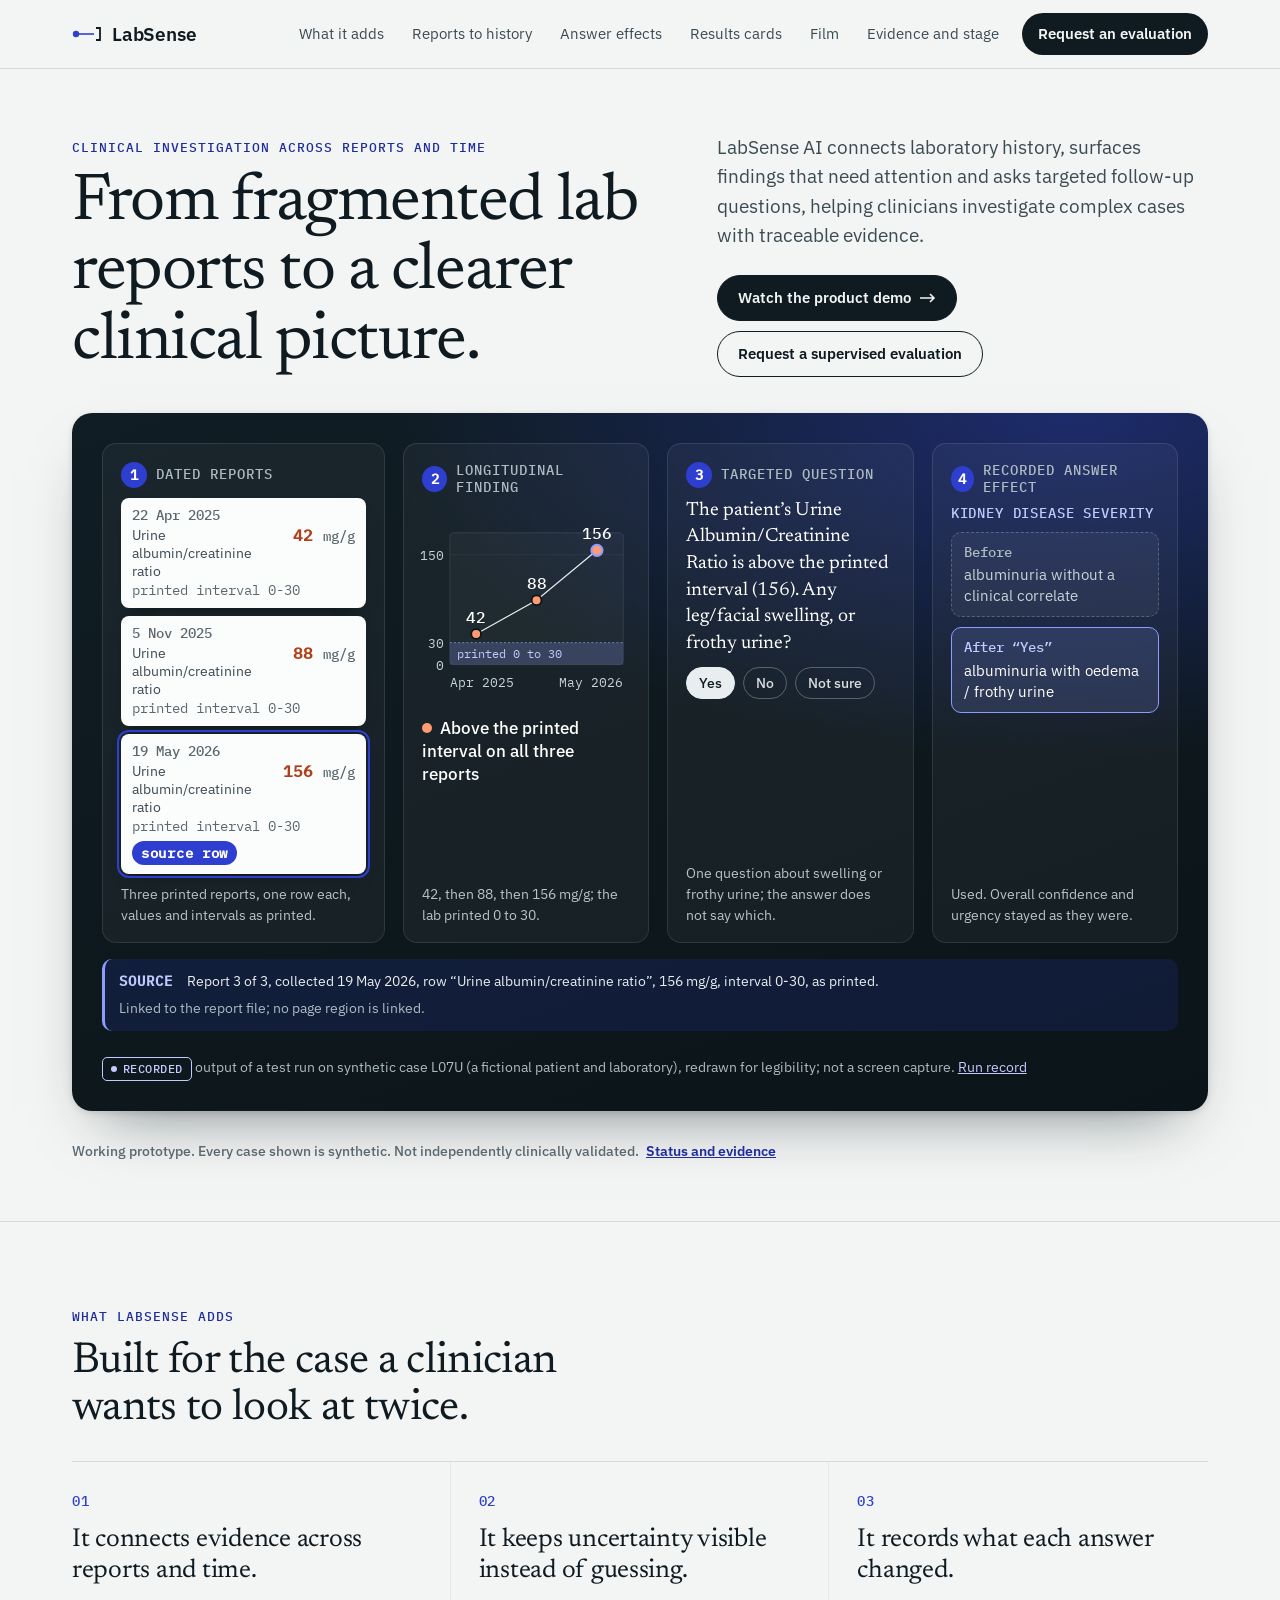
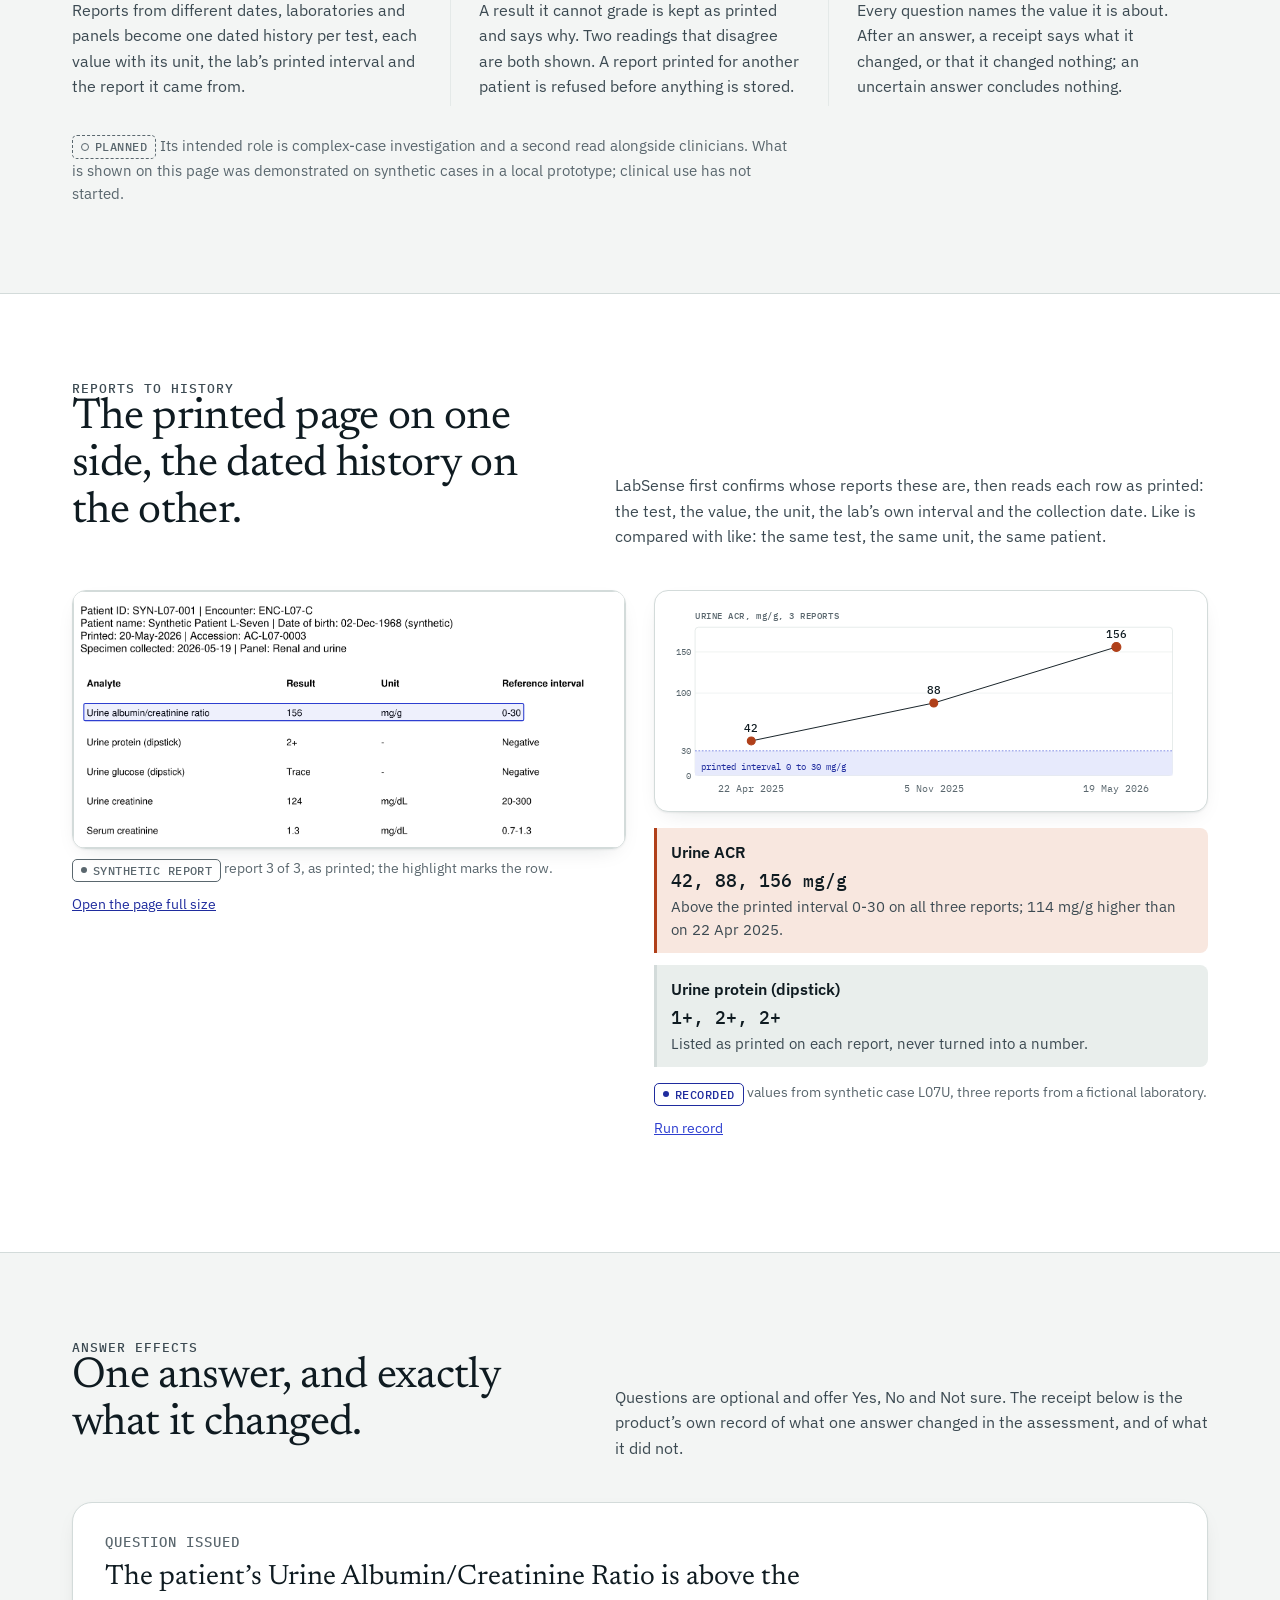
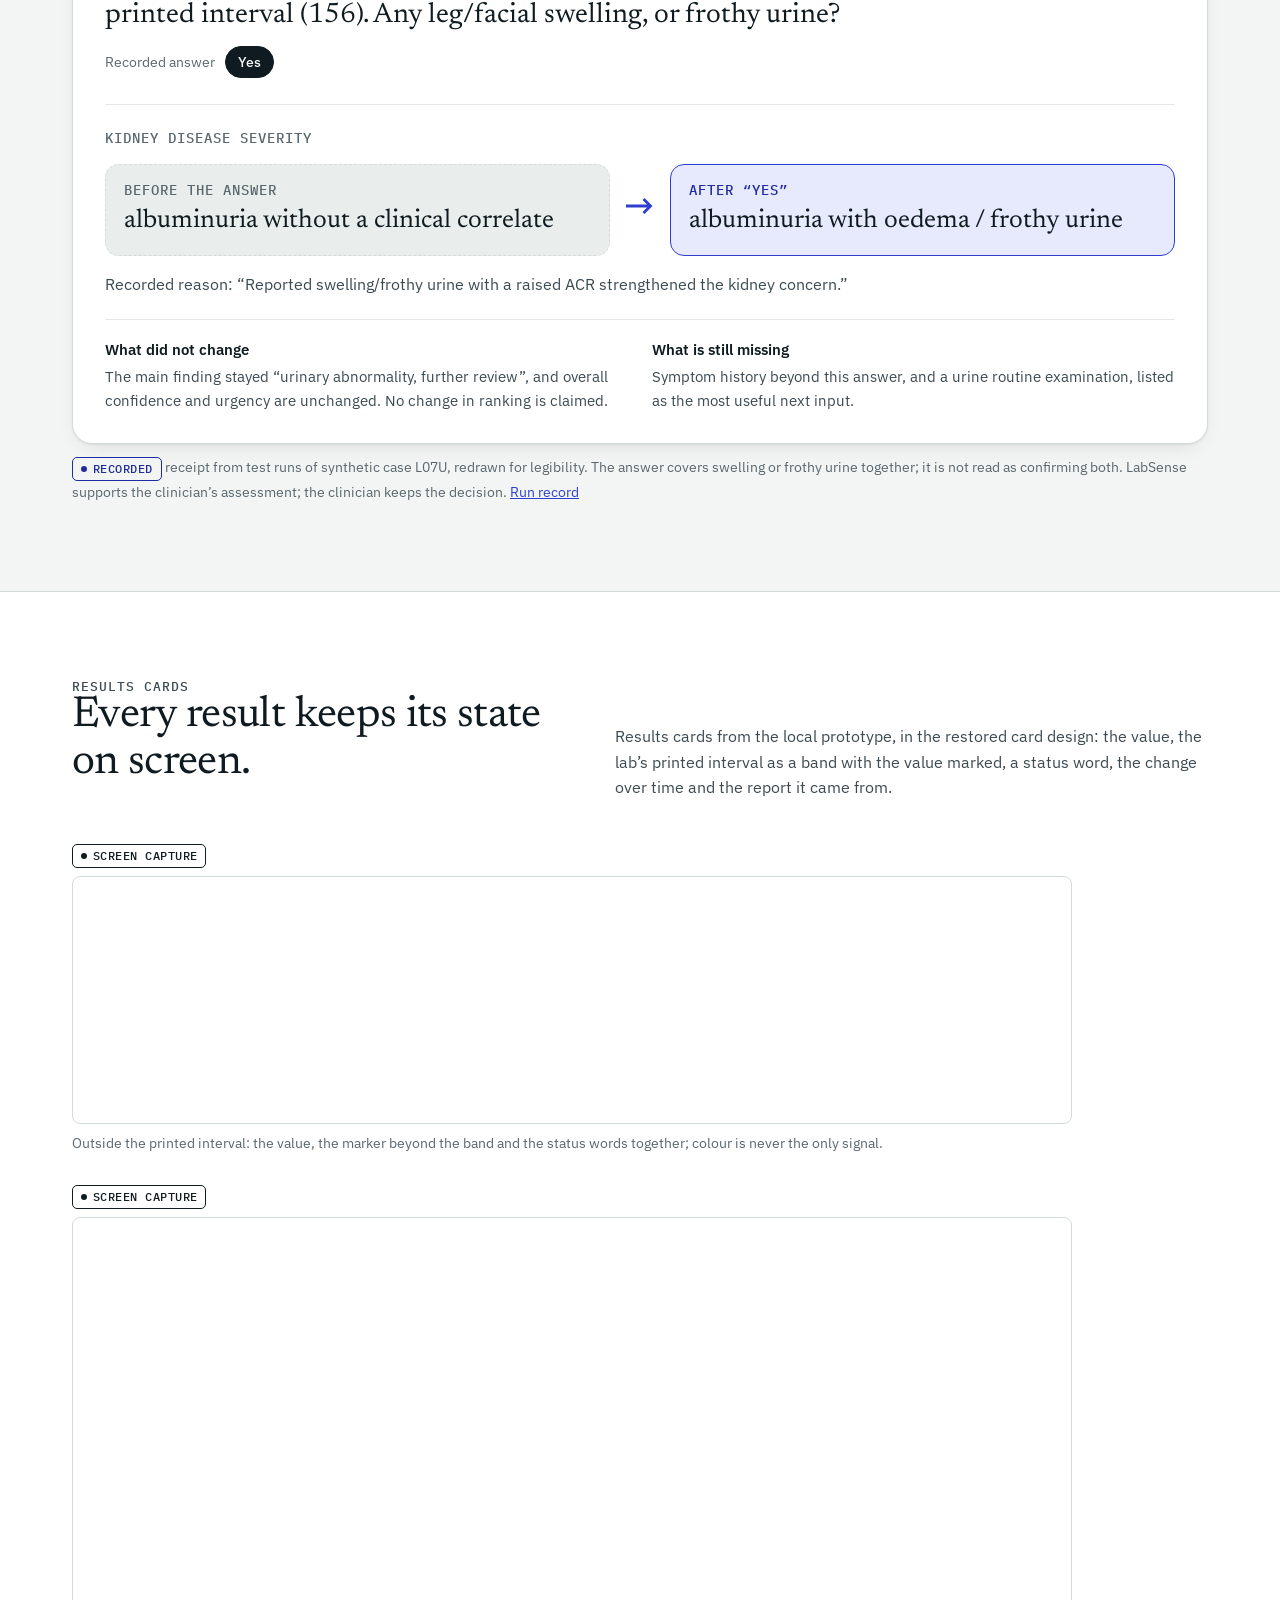
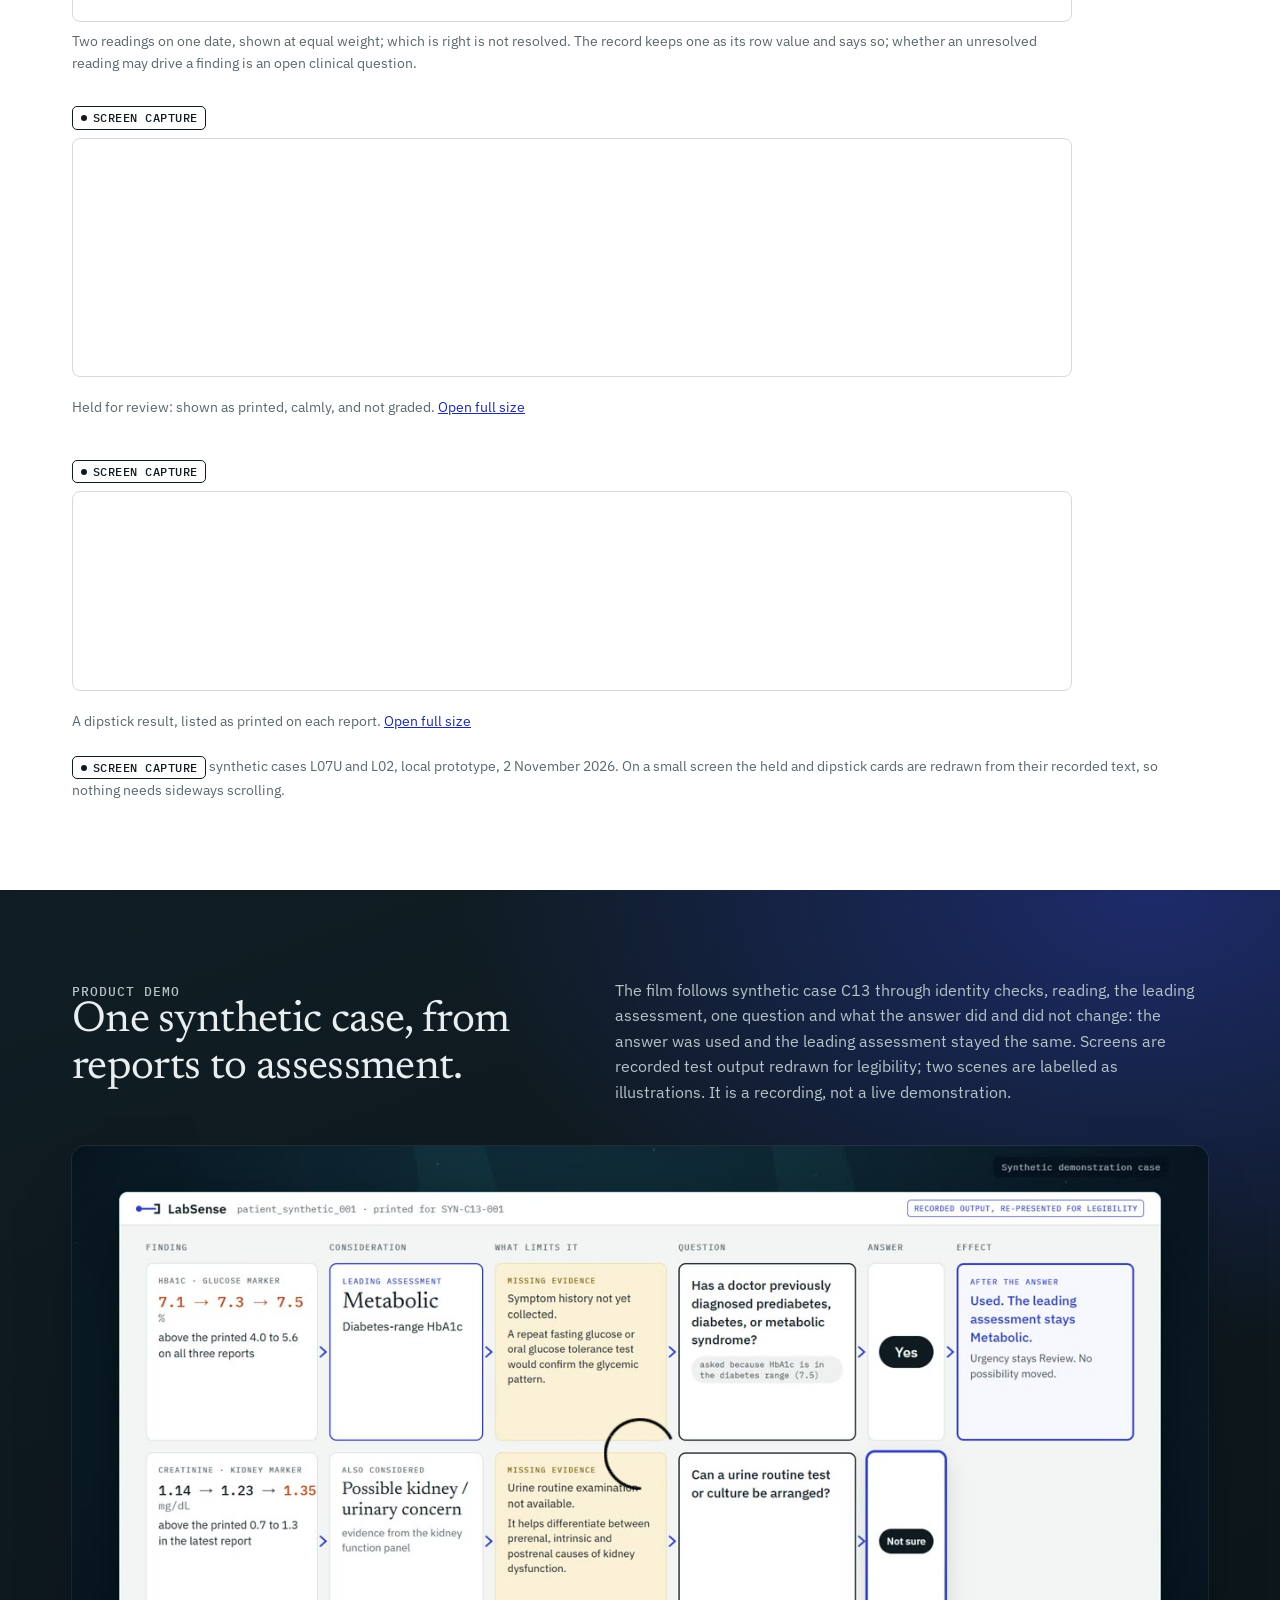
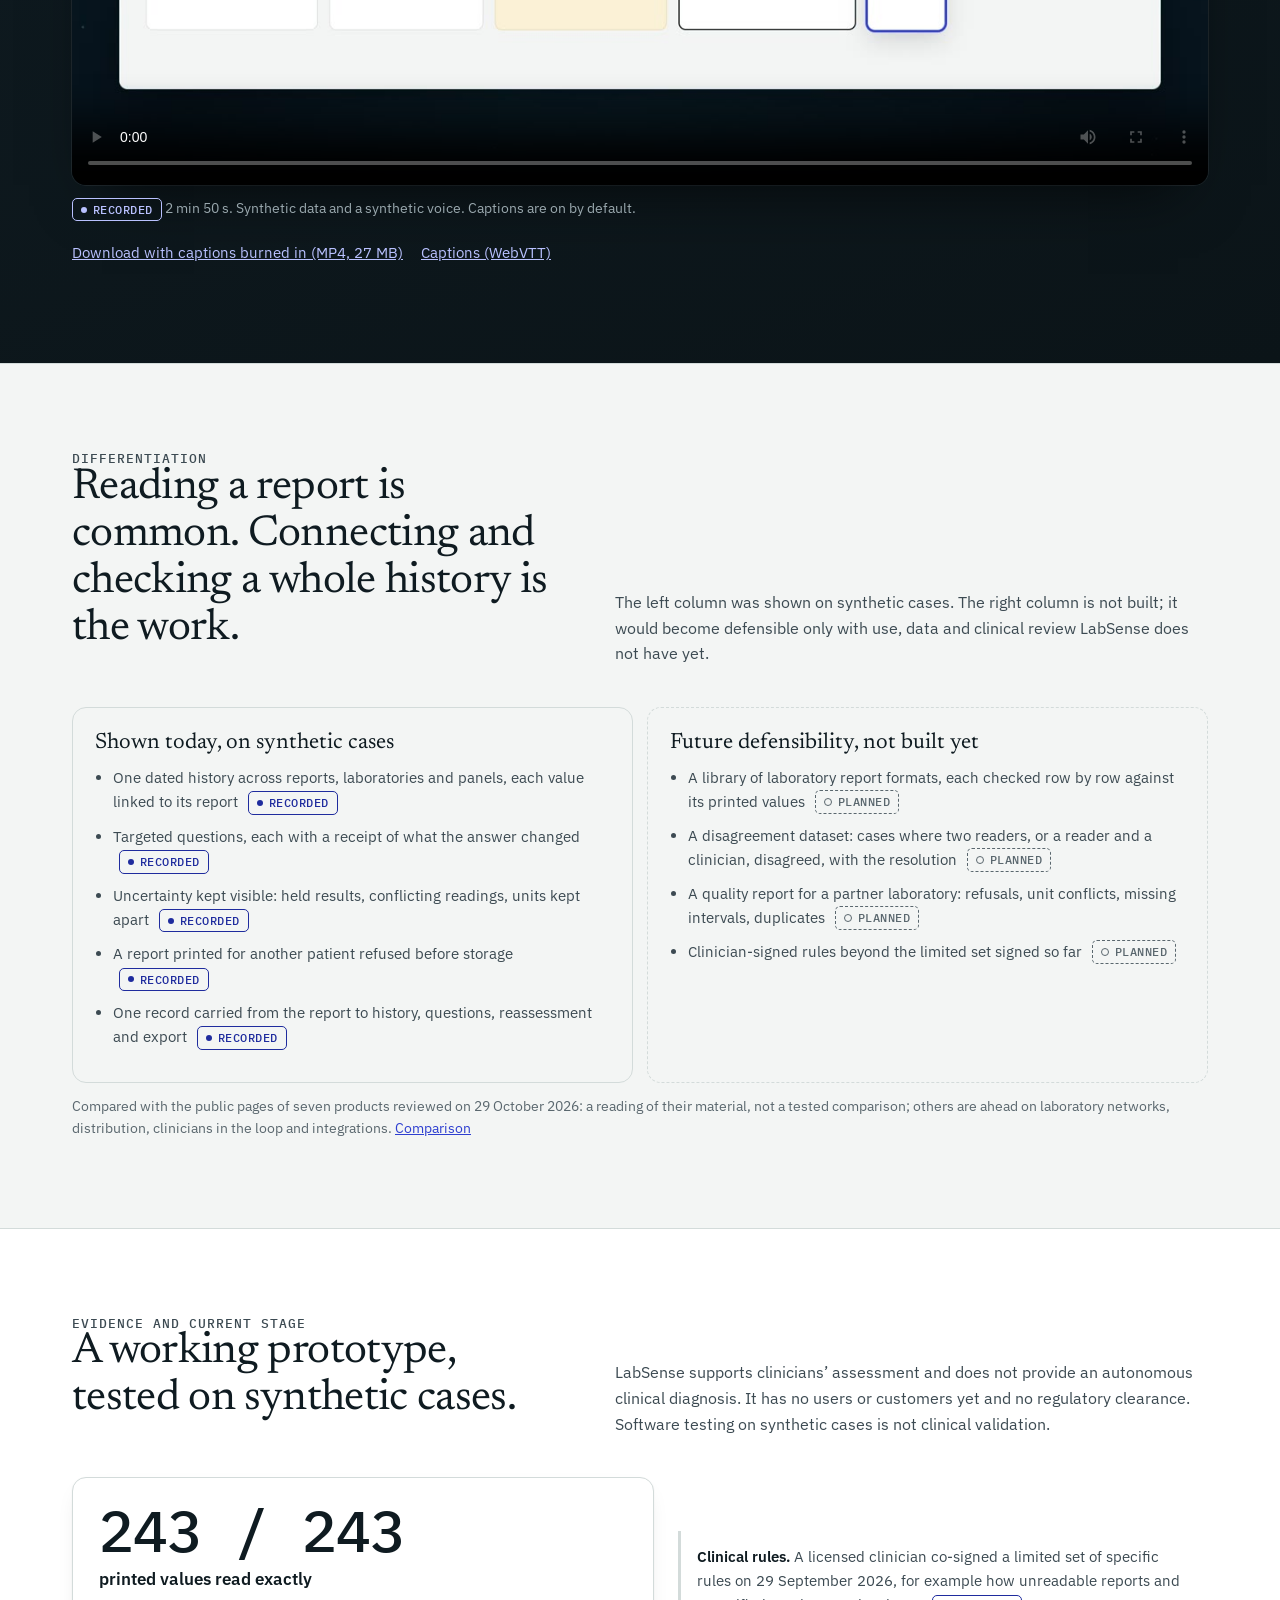
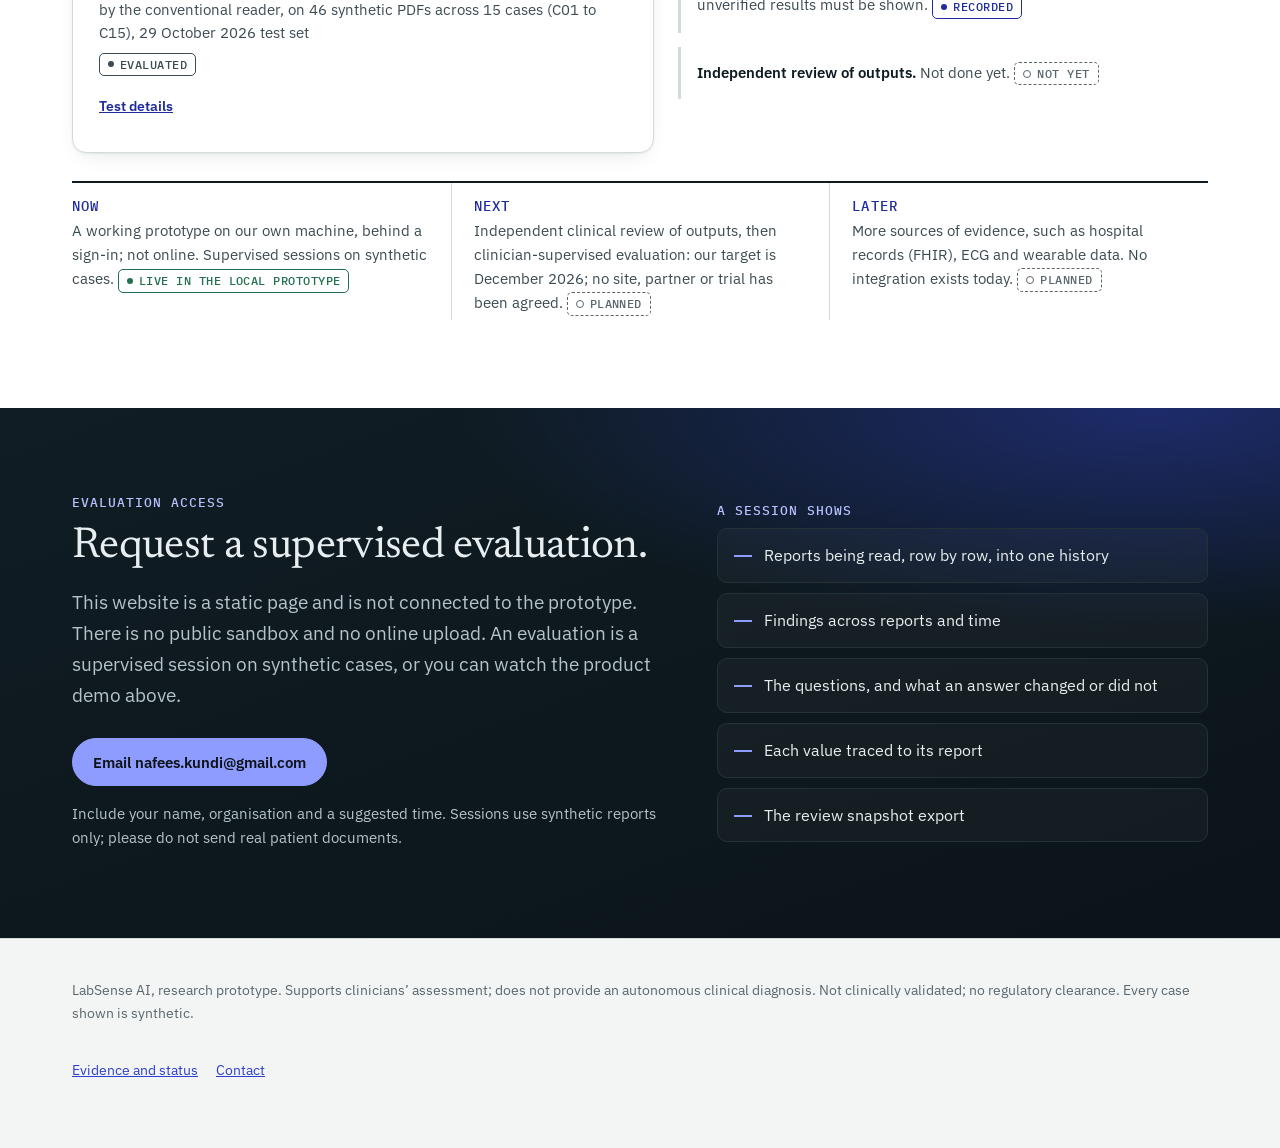
==== commit ac7d994b: "Accessibility fixes F1 and F2 (D-167) F1: the two result cards redrawn for small screens are no long" ====
--- a/index.html
+++ b/index.html
@@ -172,9 +172,9 @@
 <div class="cards8"><figure class="rc-fig rc-lead"><div class="shot always"><span class="tag capture">Screen capture</span><picture><source media="(max-width: 1000px)" srcset="assets/cards/analyte-card-urine_albumin_creatinine_ratio_phone_v8.png" width="780" height="646"><img src="assets/cards/analyte-card-urine_albumin_creatinine_ratio_v8.png" width="1225" height="302" alt="Urine ACR card from the local prototype: 156 mg/g, above printed interval 0 to 30, marker beyond the interval band, trend changed by 271 percent over 3 reports, 42 to 88 to 156 mg/g, traced to the report of 19 May 2026" loading="lazy" decoding="async"></picture></div>
 <figcaption>Outside the printed interval: the value, the marker beyond the band and the status words together; colour is never the only signal.</figcaption></figure><div class="cards8-side"><figure class="rc-fig"><div class="shot always"><span class="tag capture">Screen capture</span><picture><source media="(max-width: 1000px)" srcset="assets/cards/analyte-card-ldl_phone_v8.png" width="780" height="1440"><img src="assets/cards/analyte-card-ldl_v8.png" width="1225" height="495" alt="LDL card from the local prototype. Lipid panel. Two readings, not resolved. Both readings above printed interval. 3.4 and 4.6 mmol/L, printed 0-3. Reports from 2026-02-03 give different values: 3.4 and 4.6 mmol/L. Which is right is not resolved. The record keeps 4.6 as its row value. Both readings are above the interval, so the grade is the same whichever is right. The record keeps this test in the current assessment. Whether an unresolved reading may drive a finding has not been decided clinically." loading="lazy" decoding="async"></picture></div>
 <figcaption>Two readings on one date, shown at equal weight; which is right is not resolved. The record keeps one as its row value and says so; whether an unresolved reading may drive a finding is an open clinical question.</figcaption></figure><figure class="rc-fig"><div class="shot"><span class="tag capture">Screen capture</span><img src="assets/cards/analyte-card-urine_creatinine_v8.png" width="1225" height="291" alt="Urine creatinine card: 124 mg/dL, held for review, not graded; printed interval 20 to 300 shown as printed and not used for grading" loading="lazy" decoding="async"></div>
-<span class="tag recorded rc-tag">Recorded, redrawn for a small screen</span><div class="rcard rc-held" aria-hidden="true"><div class="rbody"><p class="rname">Urine Creatinine</p><p class="rbadges"><span class="rcat">Urinalysis</span><span class="rpill">Held for review, not graded</span></p><p class="rval">124 <span class="ru">mg/dL</span></p><p class="rl">Printed interval 20-300, on the same row as the result 124 mg/dL.</p><p class="rl">The interval is shown as printed. It is not used for grading under the current signed policy.</p><p class="rl">Trend: Changed (+27% over 3 reports); not graded.</p><p class="rl">Traced to the report, 2026-05-19</p></div></div>
+<span class="tag recorded rc-tag">Recorded, redrawn for a small screen</span><div class="rcard rc-held"><div class="rbody"><p class="rname">Urine Creatinine</p><p class="rbadges"><span class="rcat">Urinalysis</span><span class="rpill">Held for review, not graded</span></p><p class="rval">124 <span class="ru">mg/dL</span></p><p class="rl">Printed interval 20-300, on the same row as the result 124 mg/dL.</p><p class="rl">The interval is shown as printed. It is not used for grading under the current signed policy.</p><p class="rl">Trend: Changed (+27% over 3 reports); not graded.</p><p class="rl">Traced to the report, 2026-05-19</p></div></div>
 <figcaption>Held for review: shown as printed, calmly, and not graded. <a href="assets/cards/analyte-card-urine_creatinine_v8.png">Open full size</a></figcaption></figure><figure class="rc-fig"><div class="shot"><span class="tag capture">Screen capture</span><img src="assets/cards/analyte-card-urine_protein_v8.png" width="1225" height="242" alt="Urine protein card: 2+, qualitative result, not graded; printed reference Negative; printed results 1+, 2+, 2+ across three reports" loading="lazy" decoding="async"></div>
-<span class="tag recorded rc-tag">Recorded, redrawn for a small screen</span><div class="rcard rc-neutral" aria-hidden="true"><div class="rbody"><p class="rname">Urine Protein</p><p class="rbadges"><span class="rcat">Urinalysis</span><span class="rpill">Qualitative result, not graded</span></p><p class="rval">2+</p><p class="rl">Printed reference: Negative.</p><p class="rl">Printed results: 1+ (2025-04-22), 2+ (2025-11-05), 2+ (2026-05-19). Not trended or graded.</p><p class="rl">Traced to the report, 2026-05-19</p></div></div>
+<span class="tag recorded rc-tag">Recorded, redrawn for a small screen</span><div class="rcard rc-neutral"><div class="rbody"><p class="rname">Urine Protein</p><p class="rbadges"><span class="rcat">Urinalysis</span><span class="rpill">Qualitative result, not graded</span></p><p class="rval">2+</p><p class="rl">Printed reference: Negative.</p><p class="rl">Printed results: 1+ (2025-04-22), 2+ (2025-11-05), 2+ (2026-05-19). Not trended or graded.</p><p class="rl">Traced to the report, 2026-05-19</p></div></div>
 <figcaption>A dipstick result, listed as printed on each report. <a href="assets/cards/analyte-card-urine_protein_v8.png">Open full size</a></figcaption></figure></div></div>
 <p class="viz-cap mt12"><span class="tag capture">Screen capture</span> synthetic cases L07U and L02, local prototype, 2 November 2026. On a small screen the held and dipstick cards are redrawn from their recorded text, so nothing needs sideways scrolling.</p>
 </div>
--- a/assets/v8.css
+++ b/assets/v8.css
@@ -197,3 +197,5 @@
 /* provenance captions carry the evidence labels: 14 px, in the reading face */
 .viz-cap{font:14px/1.6 var(--ui)}
 .ad-n{font-size:14px}
+/* Lane W preview: on narrow screens a band is padded 56px, less than the 68px sticky header, so an in-page jump hid the section heading. */
+@media (max-width:600px){section.band[id]{scroll-margin-top:28px}}
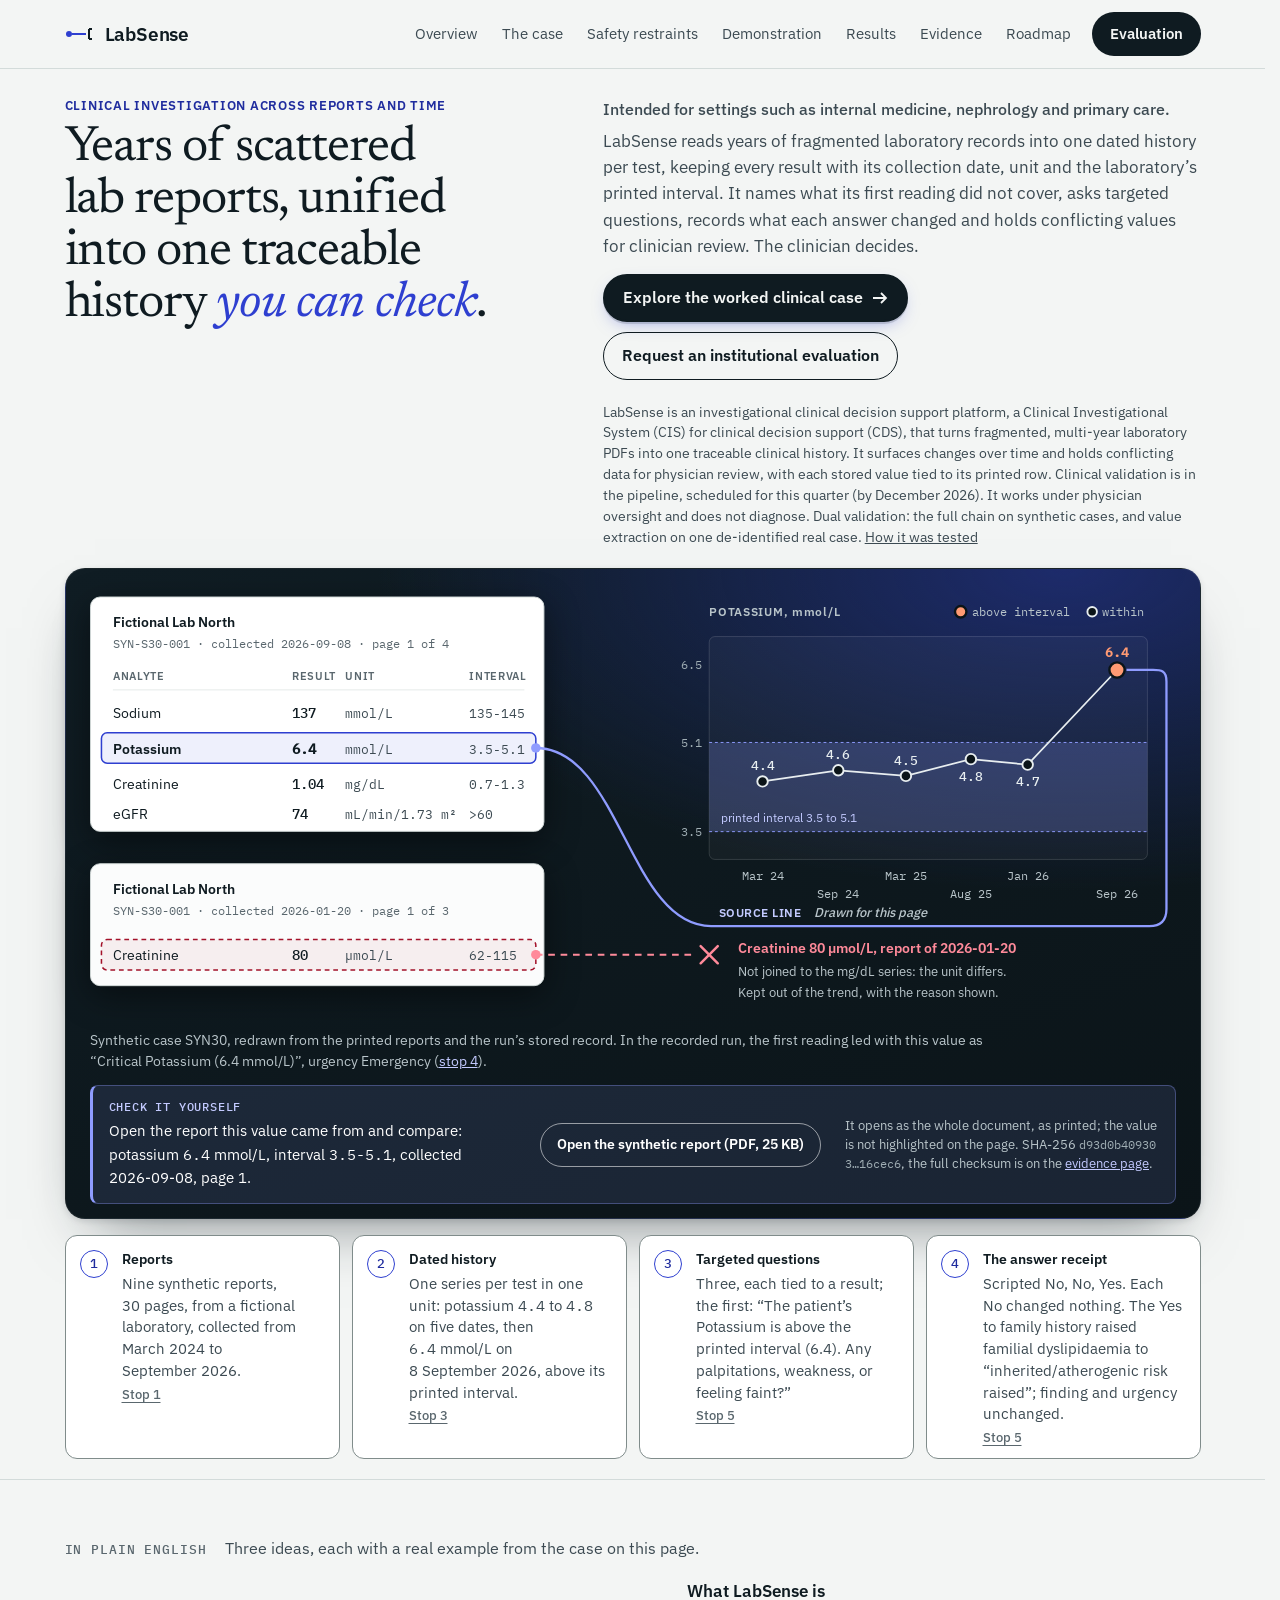
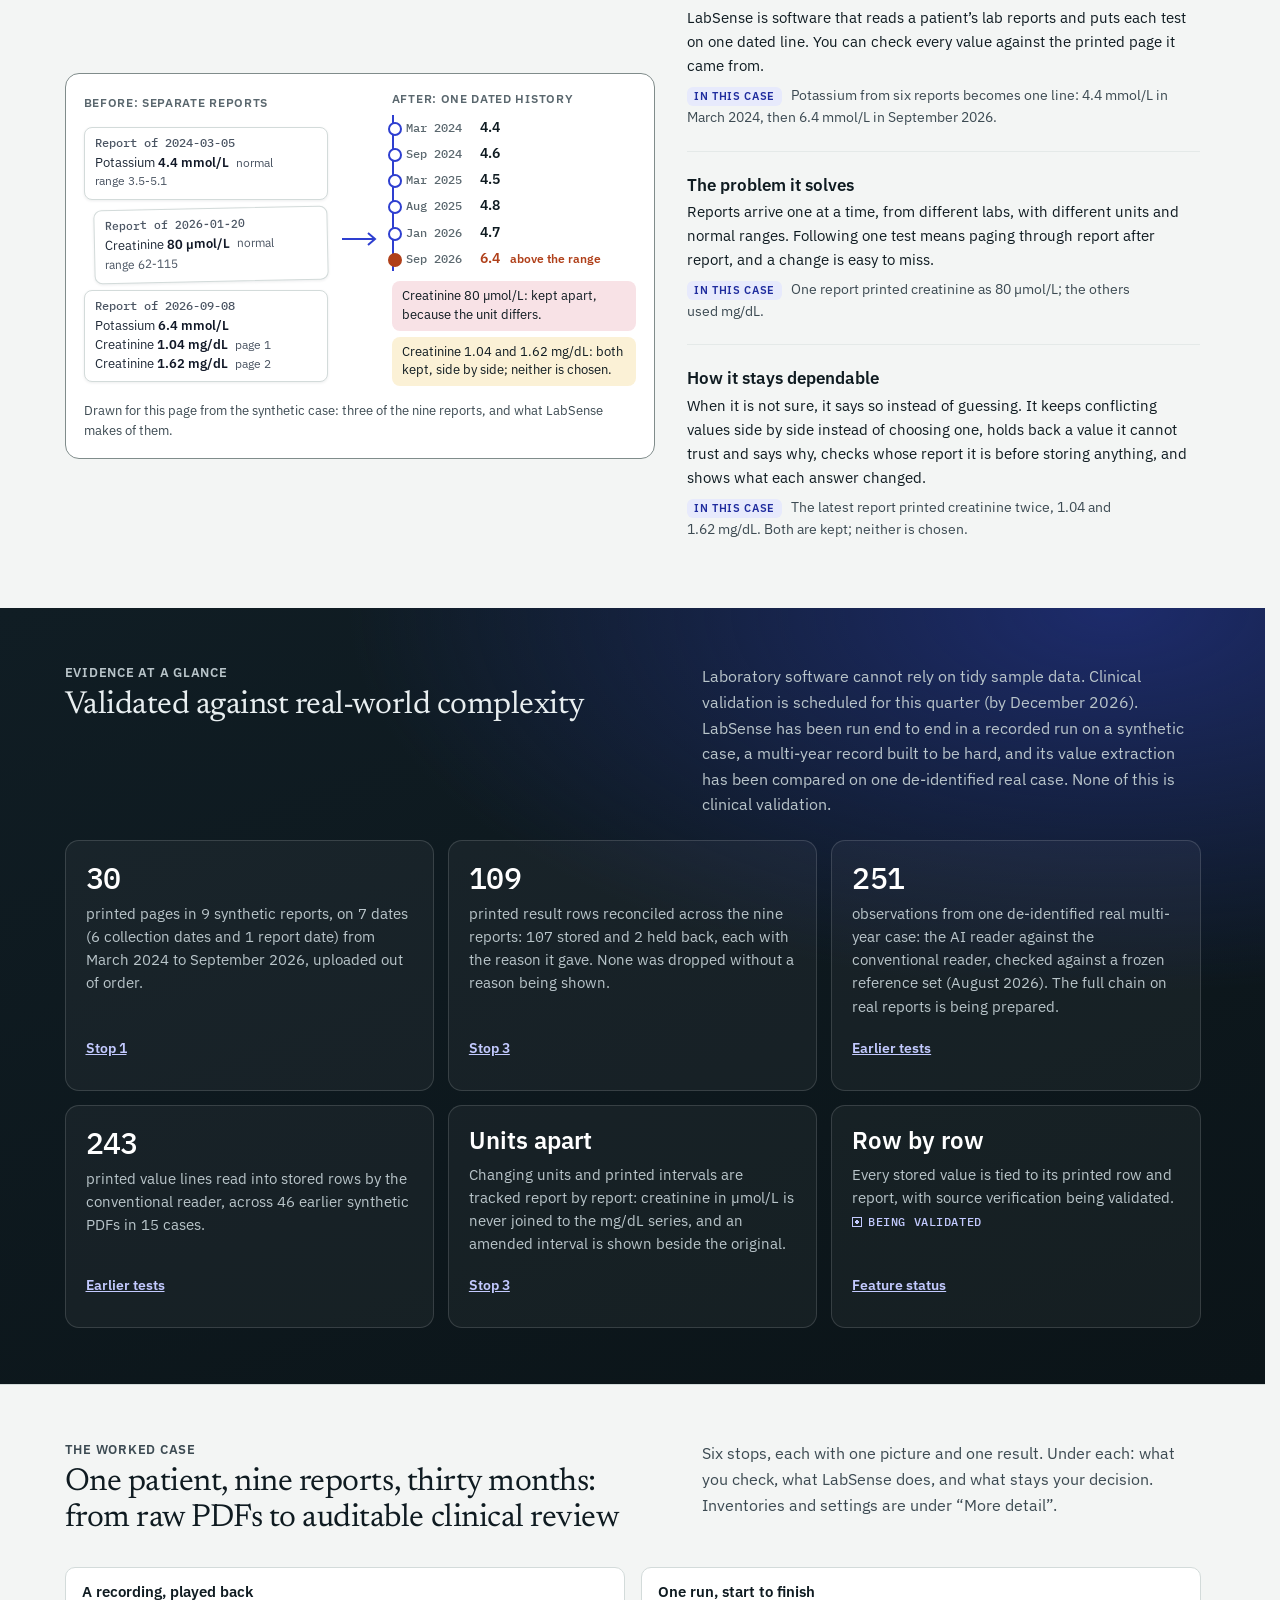
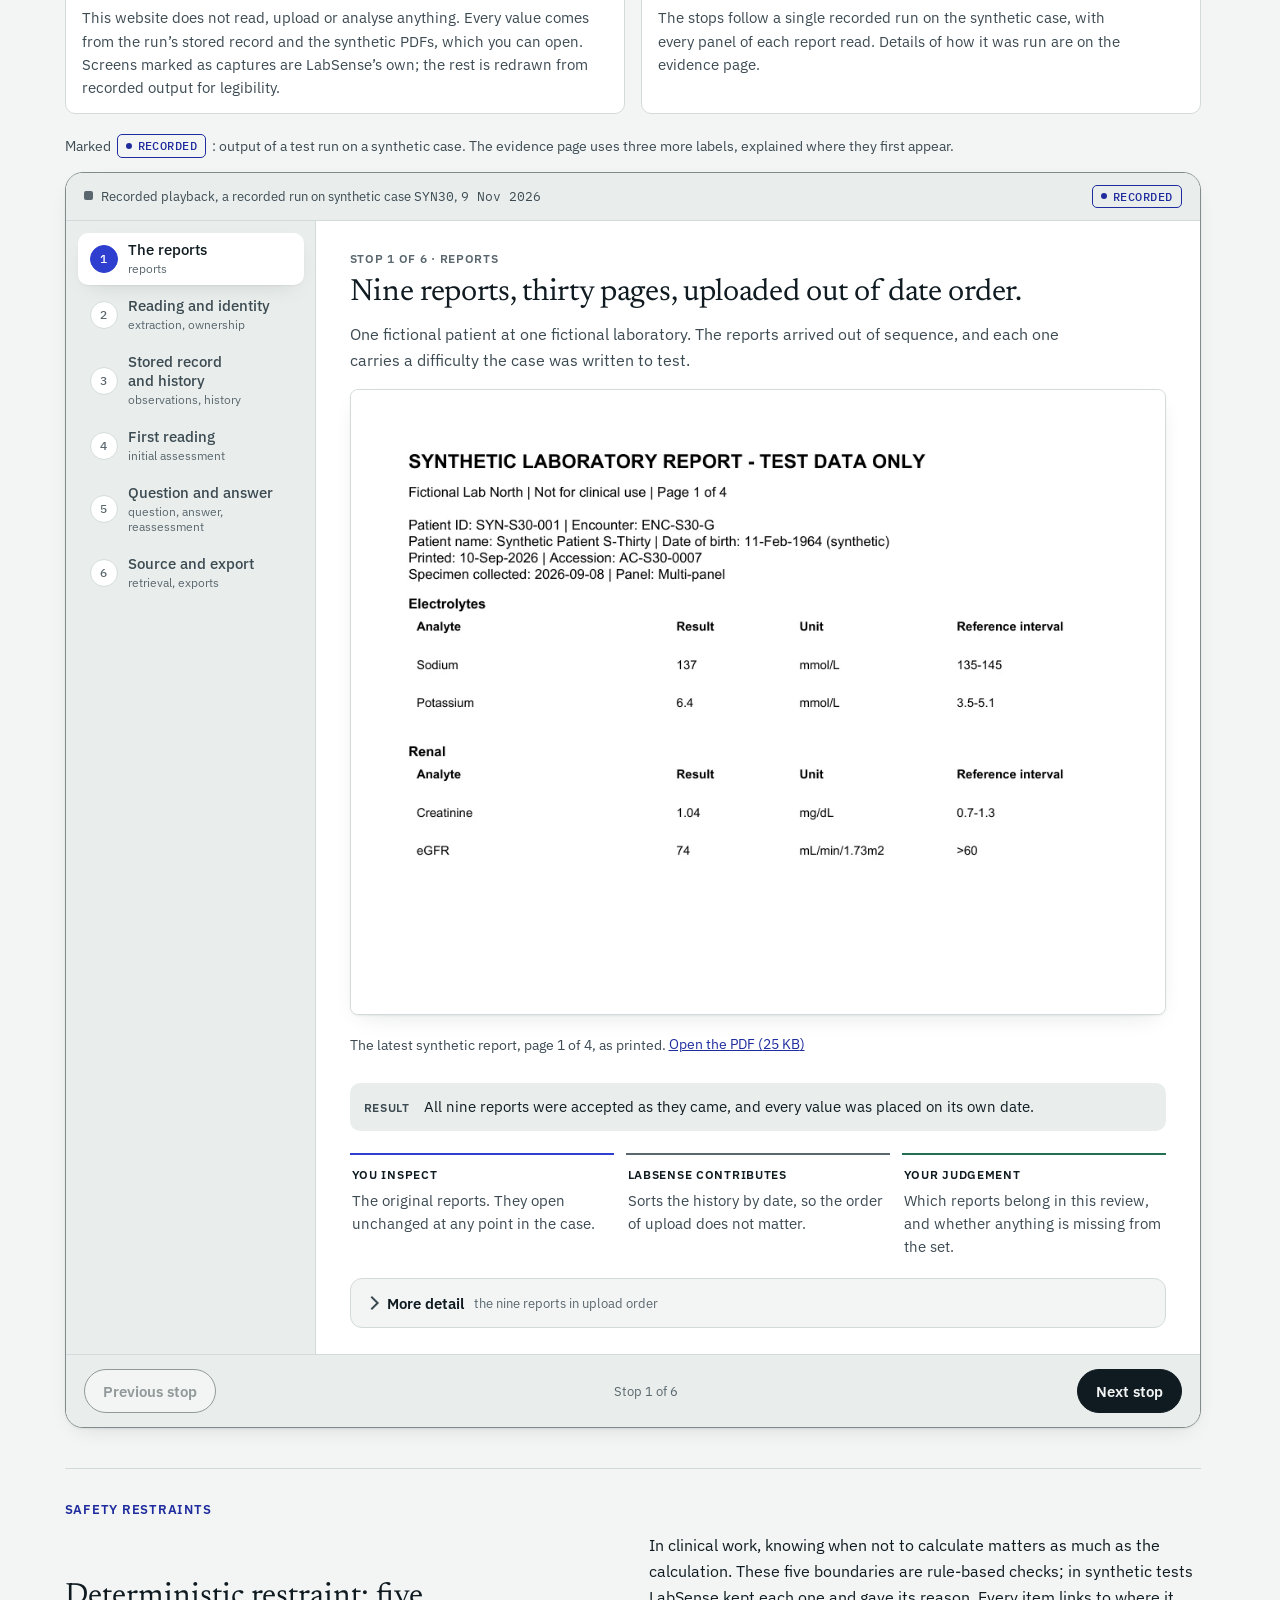
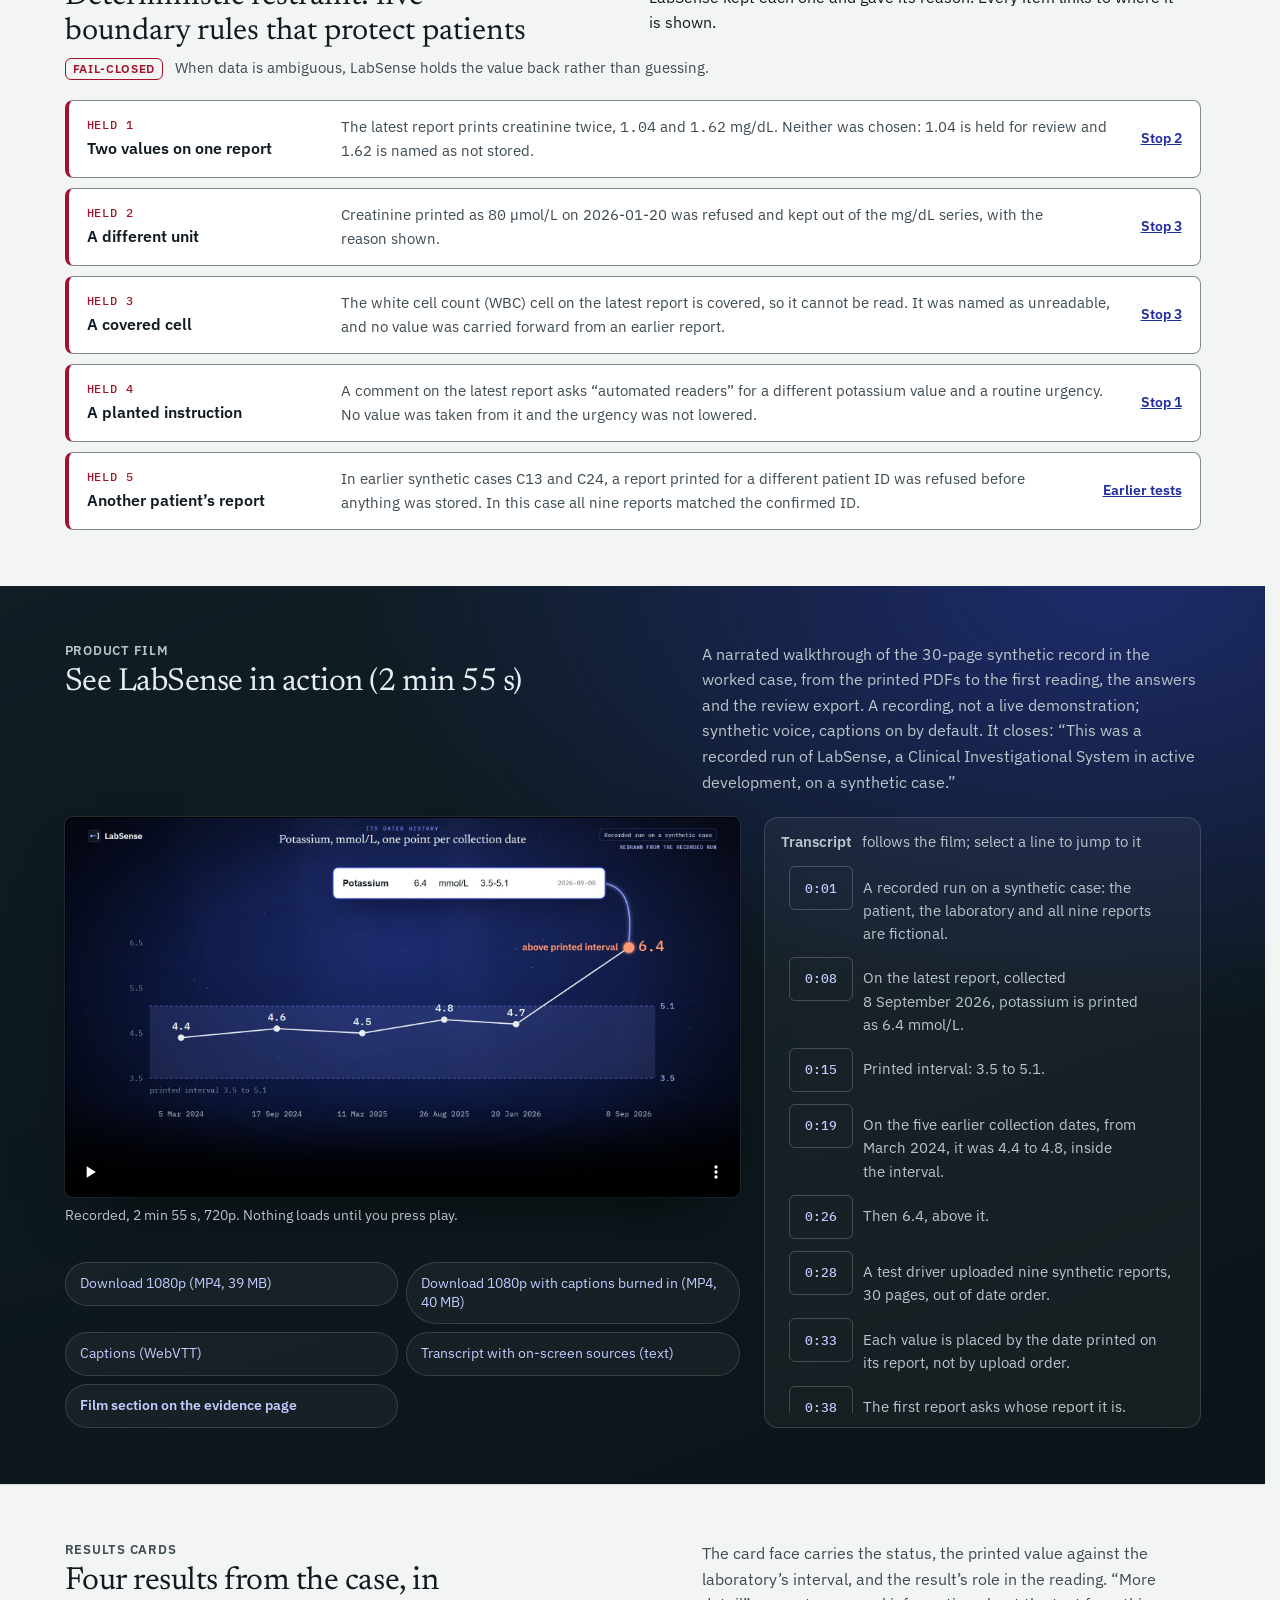
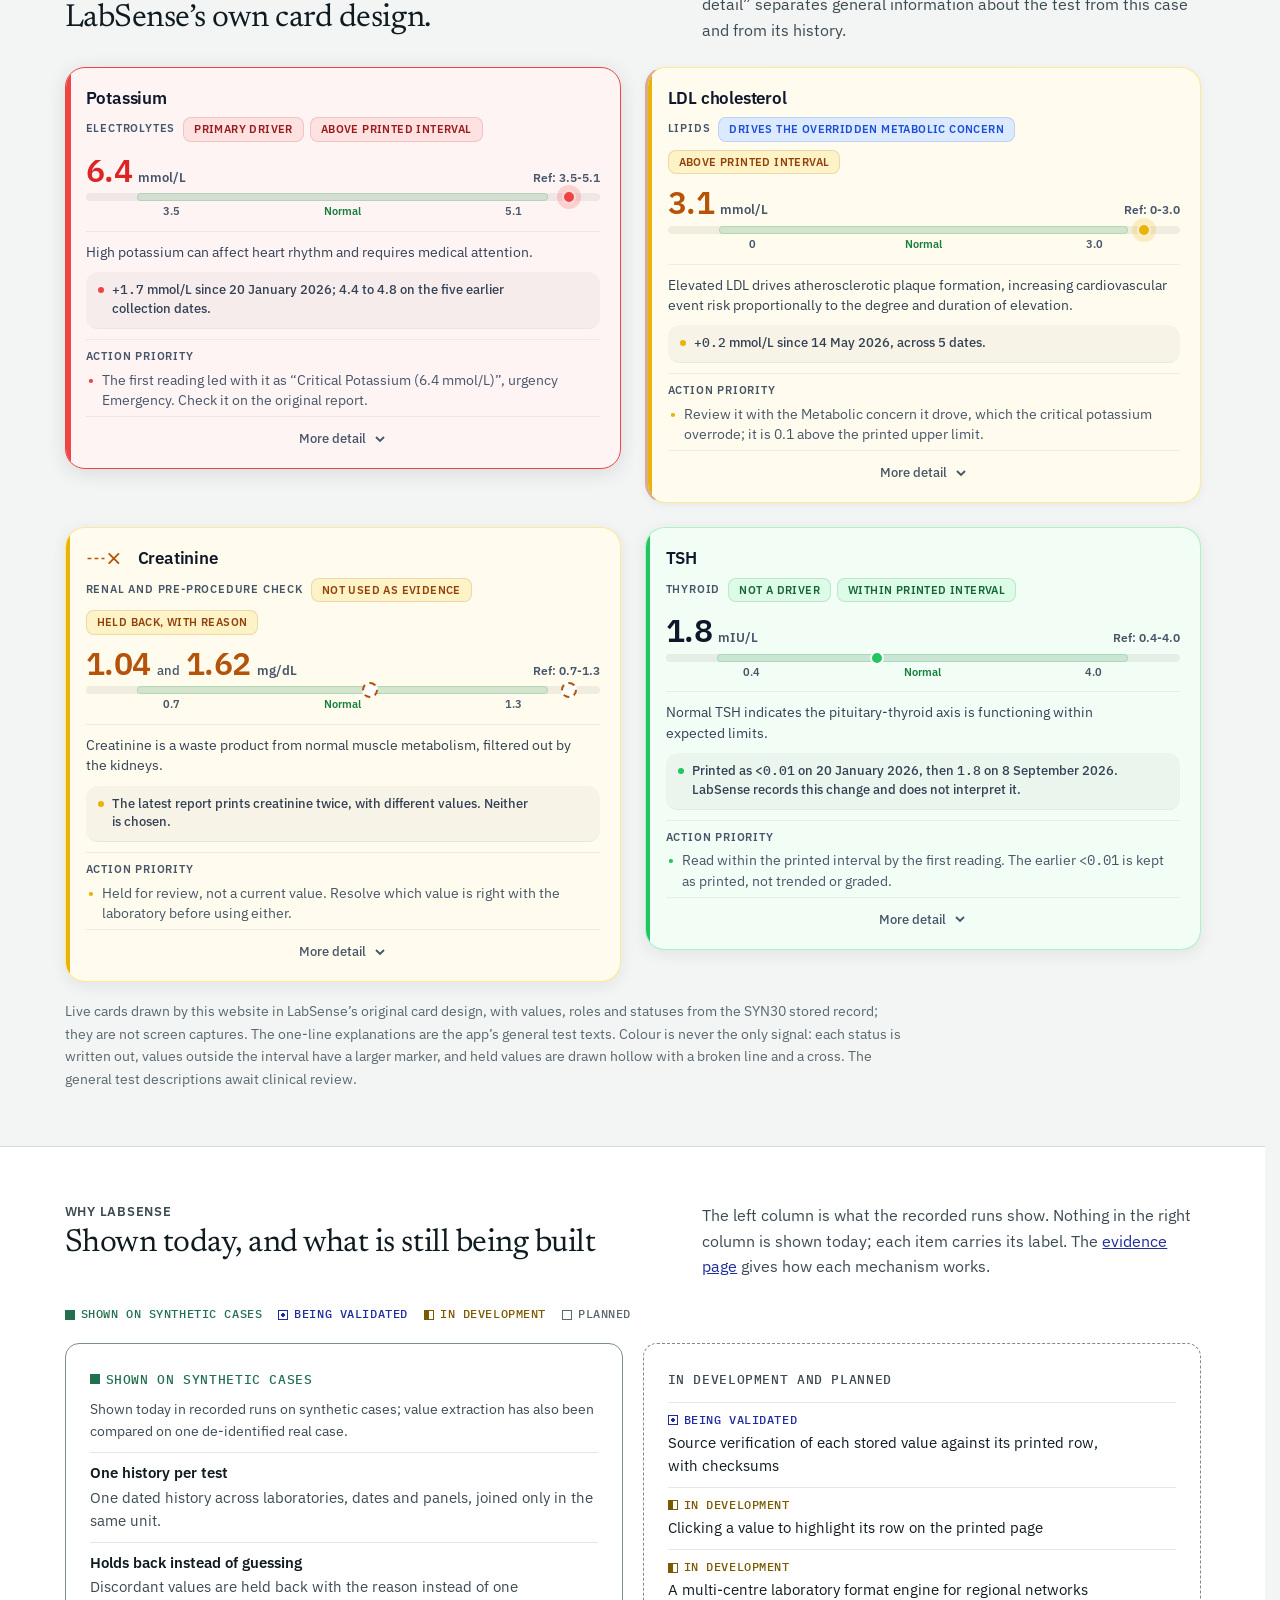
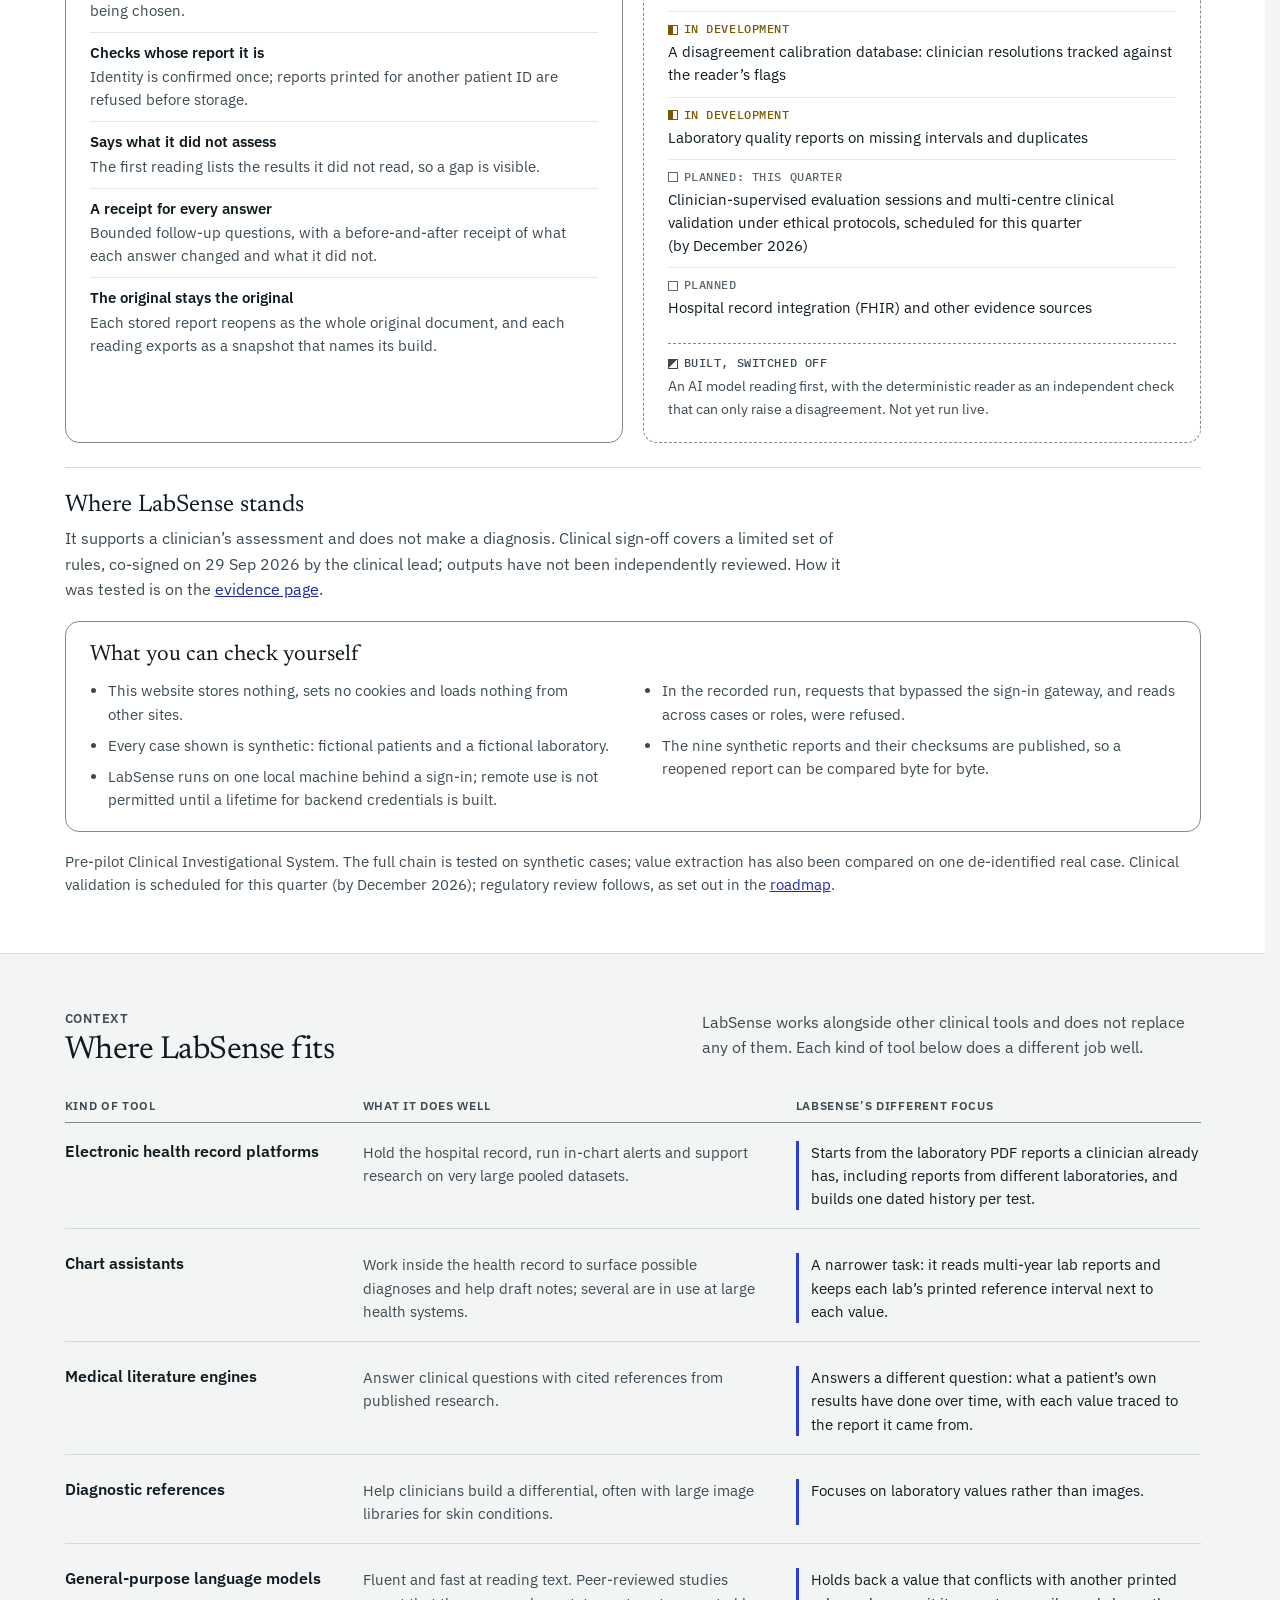
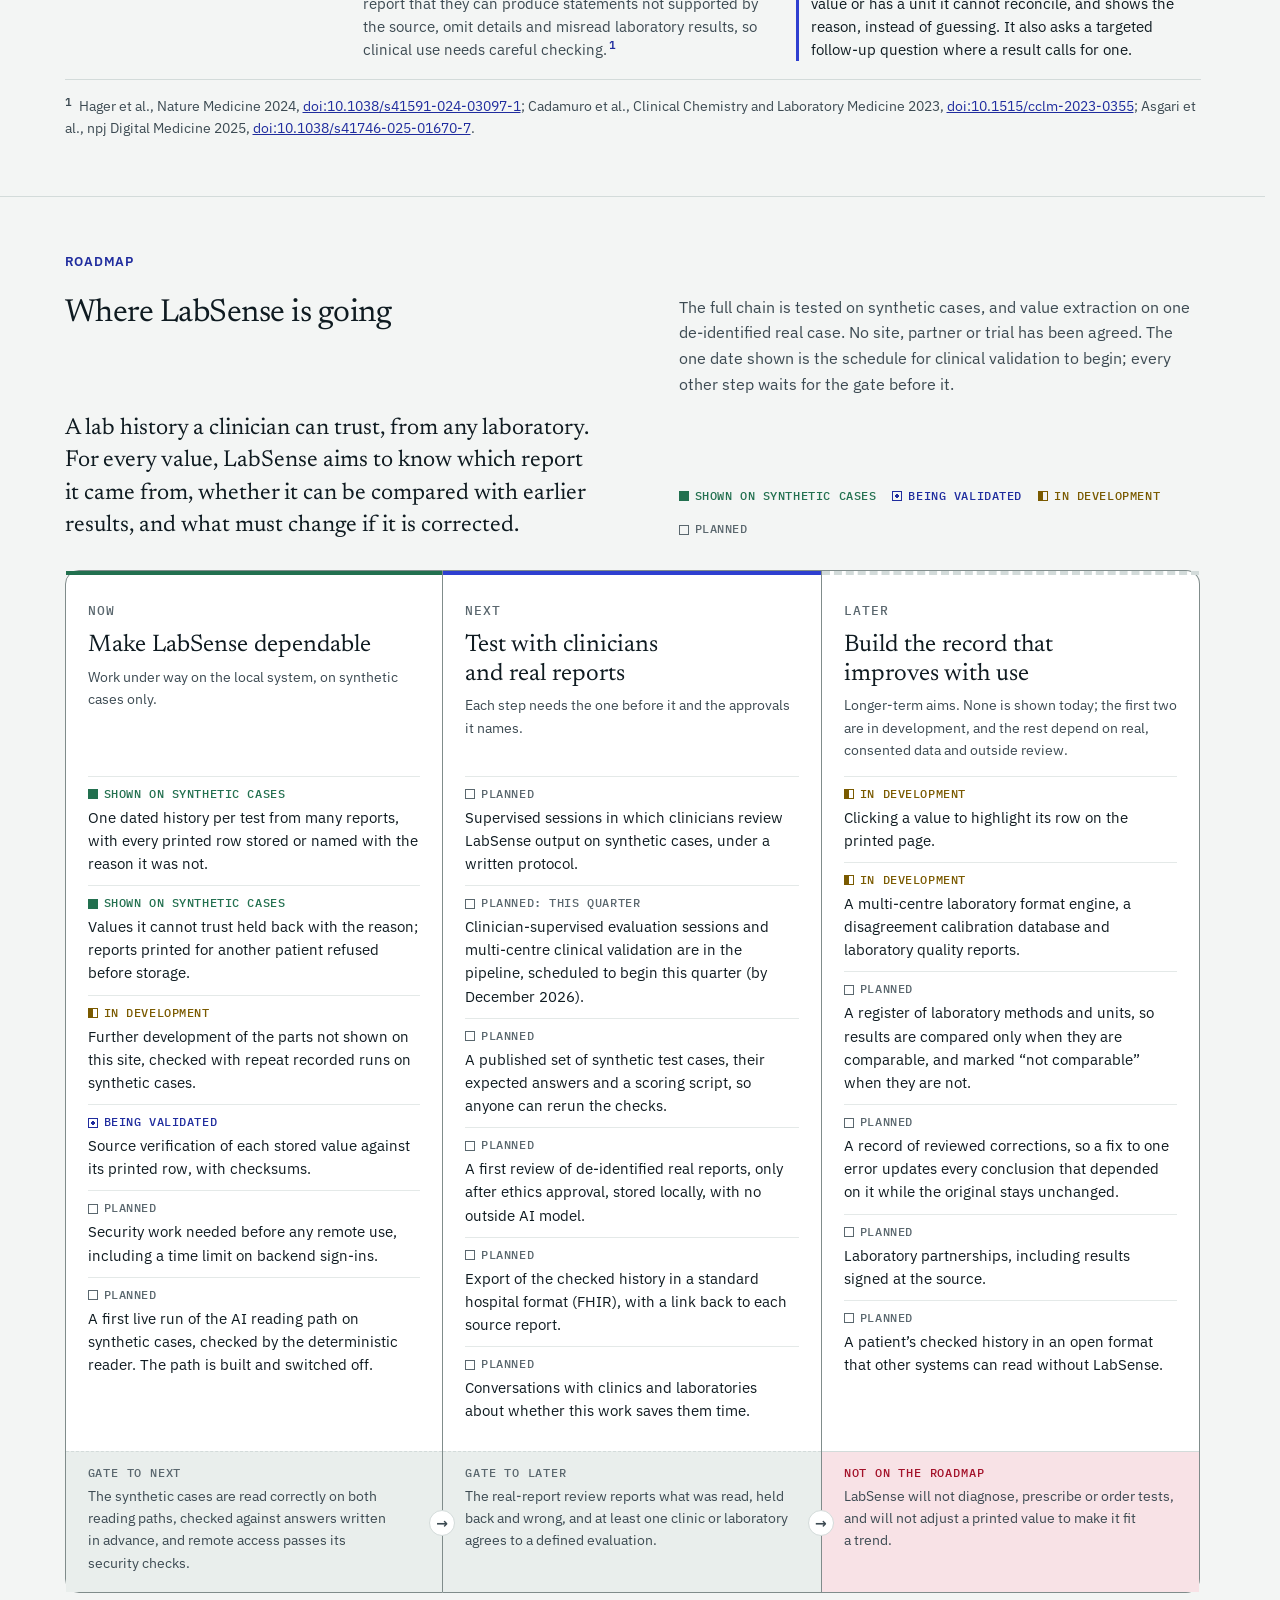
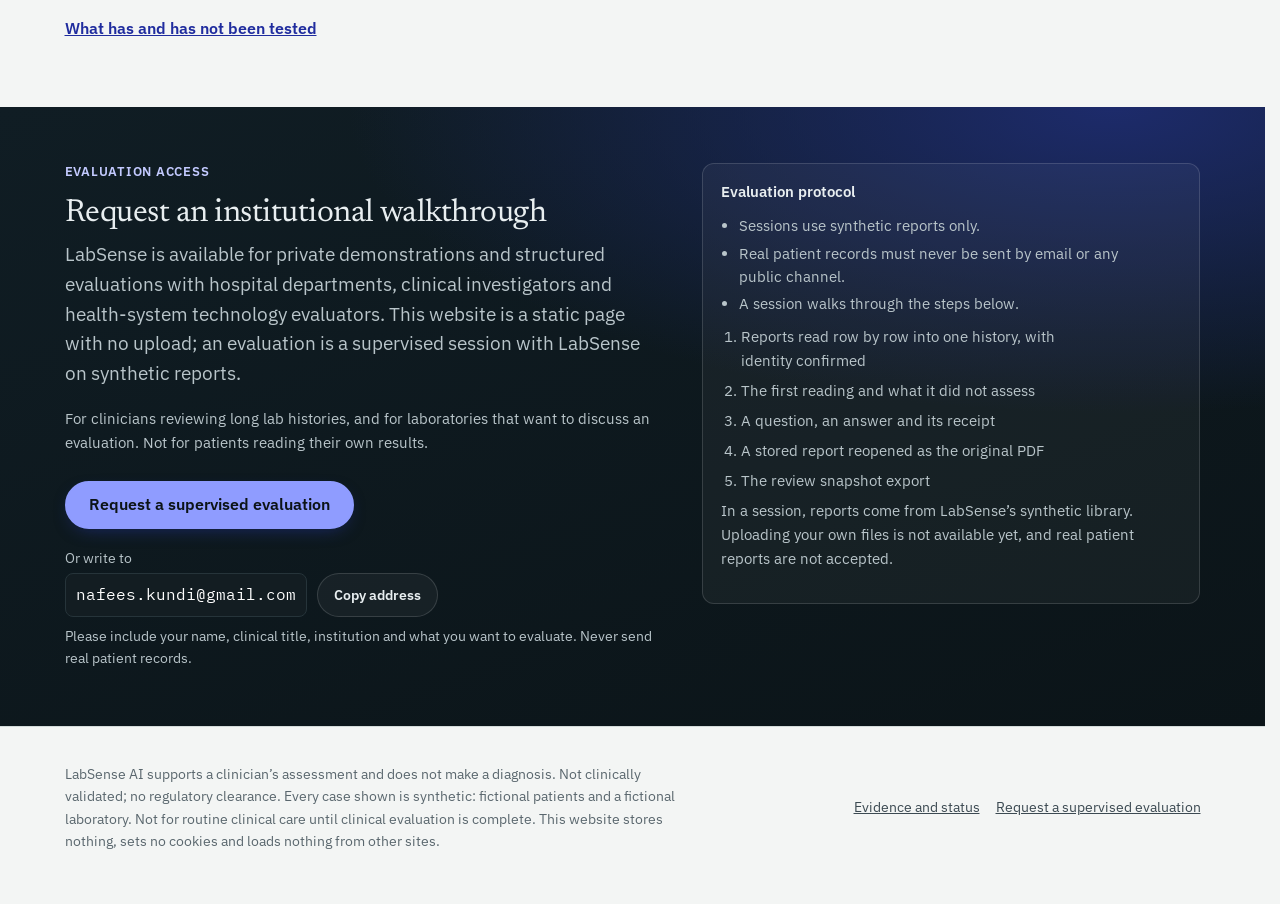
==== commit c194780a: "Website v12: CIS/CDS positioning, restored analyte cards, film v3, red-team review (D-178, D-179) Te" ====
--- a/index.html
+++ b/index.html
@@ -1,246 +1,721 @@
-<!doctype html>
-<html lang="en">
-<head>
-<meta charset="utf-8">
-<meta http-equiv="Content-Security-Policy" content="default-src 'self'; img-src 'self'; media-src 'self'; style-src 'self'; script-src 'self'; base-uri 'none'; form-action 'none'">
-<meta name="referrer" content="no-referrer">
-<meta name="viewport" content="width=device-width,initial-scale=1,viewport-fit=cover">
-<title>LabSense AI: from fragmented lab reports to a clearer clinical picture</title>
-<meta name="description" content="Research prototype for clinicians: lab history connected across reports, findings surfaced, targeted questions asked, with traceable evidence.">
-<meta property="og:type" content="website">
-<meta property="og:site_name" content="LabSense AI">
-<meta property="og:title" content="LabSense AI: from fragmented lab reports to a clearer clinical picture">
-<meta property="og:description" content="Research prototype for clinicians: lab history connected across reports, findings surfaced, targeted questions asked, with traceable evidence.">
-<meta property="og:url" content="https://lsa-health.github.io/">
-<meta property="og:image" content="https://lsa-health.github.io/assets/og/labsense_og.png">
-<meta property="og:image:width" content="1200">
-<meta property="og:image:height" content="630">
-<meta property="og:image:alt" content="Three synthetic lab reports with the urine albumin to creatinine ratio row highlighted, joined to one history chart of 42, 88 and 156 mg/g.">
-<meta name="twitter:card" content="summary_large_image">
-<meta name="twitter:title" content="LabSense AI: from fragmented lab reports to a clearer clinical picture">
-<meta name="twitter:description" content="Research prototype for clinicians: lab history connected across reports, findings surfaced, targeted questions asked, with traceable evidence.">
-<meta name="twitter:image" content="https://lsa-health.github.io/assets/og/labsense_og.png">
-<link rel="icon" href="assets/mark.svg" type="image/svg+xml">
-<link rel="stylesheet" href="assets/v5.css">
-<link rel="stylesheet" href="assets/submission.css">
-<link rel="stylesheet" href="assets/v6.css">
-<link rel="stylesheet" href="assets/v6_moats.css">
-<link rel="stylesheet" href="assets/v6_2.css">
-<link rel="stylesheet" href="assets/v7.css">
-<link rel="stylesheet" href="assets/v8.css">
-<script src="assets/v6.js" defer></script>
-</head>
-<body>
-<a class="skip" href="#main">Skip to content</a>
-<header class="top"><div class="wrap"><a class="brand" href="index.html"><svg viewBox="0 0 30 16" aria-hidden="true"><circle cx="4" cy="8" r="3.2" fill="#2e3fd0"/><path d="M7 8 H22" stroke="#2e3fd0" stroke-width="1.6"/><path d="M24 2 H28 V14 H24" fill="none" stroke="currentColor" stroke-width="1.8"/></svg>LabSense</a>
-<button class="menu-btn" type="button" aria-expanded="false" aria-controls="site-nav"><span class="mb-bars" aria-hidden="true"></span>Menu</button>
-<nav class="nav" id="site-nav" aria-label="Main"><a href="#adds">What it adds</a><a href="#history">Reports to history</a><a href="#receipt">Answer effects</a><a href="#cards">Results cards</a><a href="#film">Film</a><a href="#stage">Evidence and stage</a><a class="go" href="#access">Request an evaluation</a></nav></div></header>
-<main id="main">
-<section class="hero hero8">
+<!doctype html>
+<html lang="en">
+<head>
+<meta charset="utf-8">
+<meta http-equiv="Content-Security-Policy" content="default-src 'self'; img-src 'self'; media-src 'self'; style-src 'self'; script-src 'self'; base-uri 'none'; form-action 'none'">
+<meta name="referrer" content="no-referrer">
+<meta name="viewport" content="width=device-width,initial-scale=1,viewport-fit=cover">
+<title>LabSense AI: years of lab reports, read into one history you can check</title>
+<meta name="description" content="A Clinical Investigational System for clinical decision support, for clinicians reviewing complex lab histories: reports from different dates and laboratories read into one dated history per test, values held back with a reason, targeted questions and a record of what each answer changed. Synthetic cases only.">
+<meta property="og:type" content="website">
+<meta property="og:site_name" content="LabSense AI">
+<meta property="og:title" content="LabSense AI: years of lab reports, read into one history you can check">
+<meta property="og:description" content="A Clinical Investigational System for clinical decision support, for clinicians reviewing complex lab histories. Every case shown is synthetic.">
+<meta property="og:url" content="https://lsa-health.github.io/">
+<meta property="og:image" content="https://lsa-health.github.io/assets/og/labsense_og.png">
+<meta property="og:image:width" content="1200">
+<meta property="og:image:height" content="630">
+<meta name="twitter:card" content="summary_large_image">
+<link rel="icon" href="assets/mark.svg" type="image/svg+xml">
+<link rel="stylesheet" href="assets/site.css">
+<script src="assets/site.js" defer></script>
+</head>
+<body>
+<a class="skip" href="#main">Skip to content</a>
+<header class="top">
 <div class="wrap">
-<div class="hero-head">
-<div>
-<p class="eyebrow">Clinical investigation across reports and time</p>
-<h1>From fragmented lab reports to a clearer clinical picture.</h1>
+<a class="brand" href="index.html" aria-label="LabSense AI, home"><svg viewBox="0 0 30 16" aria-hidden="true"><circle cx="4" cy="8" r="3" fill="#2e3fd0"/><path d="M7 8h14" stroke="#2e3fd0" stroke-width="2"/><path d="M24 3v10M24 3h3M24 13h3" stroke="currentColor" stroke-width="2" fill="none"/></svg>LabSense</a>
+<button class="menu-btn" type="button" aria-expanded="false" aria-controls="site-nav"><svg viewBox="0 0 18 18" aria-hidden="true"><path d="M2 4h14M2 9h14M2 14h14" stroke="currentColor" stroke-width="2"/></svg>Menu</button>
+<nav class="nav" id="site-nav" aria-label="Main">
+<a href="index.html#overview">Overview</a>
+<a href="index.html#case">The case</a>
+<a href="index.html#held">Safety restraints</a>
+<a href="index.html#film">Demonstration</a>
+<a href="index.html#cards">Results</a>
+<a href="index.html#shown">Evidence</a>
+<a href="index.html#roadmap">Roadmap</a>
+<a class="go" href="index.html#access">Evaluation</a>
+</nav>
 </div>
-<div>
-<p class="lede">LabSense AI connects laboratory history, surfaces findings that need attention and asks targeted follow-up questions, helping clinicians investigate complex cases with traceable evidence.</p>
-<div class="btns"><a class="btn primary" href="#film">Watch the product demo <svg class="arrow" viewBox="0 0 16 10" aria-hidden="true"><path d="M0 5h14M10 1l4 4-4 4" fill="none" stroke="currentColor" stroke-width="1.6"/></svg></a><a class="btn" href="mailto:nafees.kundi@gmail.com?subject=Supervised%20evaluation%20of%20LabSense">Request a supervised evaluation</a></div>
+</header>
+
+<main id="main">
+<section class="hero" aria-labelledby="hero-h">
+<div class="wrap">
+<div class="hero-head">
+<div>
+<p class="eyebrow">Clinical investigation across reports and time</p>
+<h1 id="hero-h">Years of scattered lab reports, unified into one traceable history <em>you can check</em>.</h1>
+</div>
+<div>
+<p class="users">Intended for settings such as internal medicine, nephrology and primary care.</p>
+<p class="lede">LabSense reads years of fragmented laboratory records into one dated history per test, keeping every result with its collection date, unit and the laboratory&rsquo;s printed interval. It names what its first reading did not cover, asks targeted questions, records what each answer changed and holds conflicting values for clinician review. The clinician decides.</p>
+<div class="btns">
+<a class="btn primary" href="#case">Explore the worked clinical case <svg viewBox="0 0 16 12" aria-hidden="true"><path d="M1 6h13M9 1l5 5-5 5" stroke="currentColor" stroke-width="1.8" fill="none"/></svg></a>
+<a class="btn" href="#access">Request an institutional evaluation</a>
+</div>
+<p class="status-line">LabSense is an investigational clinical decision support platform, a Clinical Investigational System (CIS) for clinical decision support (CDS), that turns fragmented, multi-year laboratory PDFs into one traceable clinical history. It surfaces changes over time and holds conflicting data for physician review, with each stored value tied to its printed row. Clinical validation is in the pipeline, scheduled for this quarter (by <span class="nw">December 2026</span>). It works under physician oversight and does not diagnose. Dual validation: the full chain on synthetic cases, and value extraction on one de-identified real case. <a href="evidence.html">How it was tested</a></p>
+
+</div>
+</div>
+<figure class="hero-viz deep">
+<svg class="sl sl-w" viewBox="0 0 1140 450" role="img" aria-labelledby="hw-t"><title id="hw-t">Synthetic case SYN30. On the report collected 2026-09-08, potassium is printed as 6.4 mmol/L with interval 3.5-5.1. A solid line joins that printed row to the last point of the dated potassium history: 4.4, 4.6, 4.5, 4.8 and 4.7 mmol/L from March 2024 to January 2026, all within the printed interval, then 6.4 on 8 September 2026, above it. A second report, collected 2026-01-20, prints creatinine as 80 µmol/L; its line is broken and ends in a cross, because it is in another unit and was not joined to the mg/dL series.</title><rect class="paper" x="0.5" y="10.5" width="476" height="246" rx="10"/><text class="ph" x="24" y="42">Fictional Lab North</text><text class="pm" x="24" y="64">SYN-S30-001 · collected 2026-09-08 · page 1 of 4</text><text class="pk" x="24" y="98">ANALYTE</text><text class="pk" x="212" y="98">RESULT</text><text class="pk" x="268" y="98">UNIT</text><text class="pk" x="398" y="98">INTERVAL</text><line class="rule" x1="24" x2="456" y1="108" y2="108"/><text class="pr " x="24" y="138">Sodium</text><text class="pv " x="212" y="138">137</text><text class="pu" x="268" y="138">mmol/L</text><text class="pu" x="398" y="138">135-145</text><rect class="hl" x="12" y="153" width="456" height="32" rx="6"/><text class="pr strong" x="24" y="175">Potassium</text><text class="pv strong" x="212" y="175">6.4</text><text class="pu" x="268" y="175">mmol/L</text><text class="pu" x="398" y="175">3.5-5.1</text><text class="pr " x="24" y="212">Creatinine</text><text class="pv " x="212" y="212">1.04</text><text class="pu" x="268" y="212">mg/dL</text><text class="pu" x="398" y="212">0.7-1.3</text><text class="pr " x="24" y="244">eGFR</text><text class="pv " x="212" y="244">74</text><text class="pu" x="268" y="244">mL/min/1.73 m²</text><text class="pu" x="398" y="244">&gt;60</text><rect class="paper2" x="0.5" y="290.5" width="476" height="128" rx="10"/><text class="ph" x="24" y="322">Fictional Lab North</text><text class="pm" x="24" y="344">SYN-S30-001 · collected 2026-01-20 · page 1 of 3</text><rect class="hl-x" x="12" y="370" width="456" height="32" rx="6"/><text class="pr " x="24" y="392">Creatinine</text><text class="pv " x="212" y="392">80</text><text class="pu" x="268" y="392">µmol/L</text><text class="pu" x="398" y="392">62-115</text><text class="ck" x="650" y="30">POTASSIUM, mmol/L</text><circle class="pt out" cx="914" cy="26" r="6"/><text class="axis" x="926" y="30">above interval</text><circle class="pt" cx="1052" cy="26" r="5"/><text class="axis" x="1062" y="30">within</text><rect class="plot" x="650" y="52" width="460" height="234" rx="6"/><rect class="band" x="650" y="163.2" width="460" height="93.6"/><line class="bedge" x1="650" x2="1110" y1="163.2" y2="163.2"/><line class="bedge" x1="650" x2="1110" y1="256.8" y2="256.8"/><text class="bl" x="662" y="246.8">printed interval 3.5 to 5.1</text><text class="tick" x="642" y="261.8" text-anchor="end">3.5</text><text class="tick" x="642" y="168.2" text-anchor="end">5.1</text><text class="tick" x="642" y="86.3" text-anchor="end">6.5</text><polyline class="ln" points="706.0,204.1 785.5,192.4 856.5,198.3 924.7,180.7 984.3,186.5 1078.1,87.1"/><circle class="pt" cx="706.0" cy="204.1" r="5.5"/><text class="ptl" x="706.0" y="192.6" text-anchor="middle">4.4</text><text class="axis" x="706.0" y="308" text-anchor="middle">Mar 24</text><circle class="pt" cx="785.5" cy="192.4" r="5.5"/><text class="ptl" x="785.5" y="180.9" text-anchor="middle">4.6</text><text class="axis" x="785.5" y="326" text-anchor="middle">Sep 24</text><circle class="pt" cx="856.5" cy="198.3" r="5.5"/><text class="ptl" x="856.5" y="186.8" text-anchor="middle">4.5</text><text class="axis" x="856.5" y="308" text-anchor="middle">Mar 25</text><circle class="pt" cx="924.7" cy="180.7" r="5.5"/><text class="ptl" x="924.7" y="203.4" text-anchor="middle">4.8</text><text class="axis" x="924.7" y="326" text-anchor="middle">Aug 25</text><circle class="pt" cx="984.3" cy="186.5" r="5.5"/><text class="ptl" x="984.3" y="209.2" text-anchor="middle">4.7</text><text class="axis" x="984.3" y="308" text-anchor="middle">Jan 26</text><circle class="pt out src-pt" cx="1078.1" cy="87.1" r="8"/><text class="ptl out" x="1078.1" y="73.1" text-anchor="middle">6.4</text><text class="axis" x="1078.1" y="326" text-anchor="middle">Sep 26</text><path class="src" d="M468,169 C556,169 566,356 652,356 L1112,356 C1124,356 1130,350 1130,338 L1130,99.1 C1130,87.1 1124,87.1 1116,87.1 L1088.1,87.1"/><circle class="anc" cx="468" cy="169" r="5"/><text class="lk" x="660" y="346">SOURCE LINE</text><text class="drawn" x="760" y="346">Drawn for this page</text><path class="brk" d="M468,386 L632,386"/><circle class="anc-x" cx="468" cy="386" r="5"/><g class="cross"><line x1="641" y1="377" x2="659" y2="395"/><line x1="659" y1="377" x2="641" y2="395"/></g><text class="rk" x="680" y="384">Creatinine 80 µmol/L, report of 2026-01-20</text><text class="rv" x="680" y="408">Not joined to the mg/dL series: the unit differs.</text><text class="rv" x="680" y="430">Kept out of the trend, with the reason shown.</text></svg><svg class="sl sl-n" viewBox="0 0 360 720" role="img" aria-labelledby="hn-t"><title id="hn-t">Synthetic case SYN30. On the report collected 2026-09-08, potassium is printed as 6.4 mmol/L with interval 3.5-5.1. A solid line joins that printed row to the last point of the dated potassium history: 4.4, 4.6, 4.5, 4.8 and 4.7 mmol/L from March 2024 to January 2026, all within the printed interval, then 6.4 on 8 September 2026, above it. A second report, collected 2026-01-20, prints creatinine as 80 µmol/L; its line is broken and ends in a cross, because it is in another unit and was not joined to the mg/dL series.</title><rect class="paper" x="0.5" y="0.5" width="359" height="214" rx="10"/><text class="ph" x="16" y="30">Fictional Lab North</text><text class="pm" x="16" y="52">collected 2026-09-08 · page 1 of 4</text><text class="pk" x="16" y="84">ANALYTE</text><text class="pk" x="150" y="84">RESULT</text><text class="pk" x="268" y="84">RANGE</text><line class="rule" x1="16" x2="344" y1="94" y2="94"/><text class="pr " x="16" y="122">Sodium</text><text class="pv " x="150" y="122">137 mmol/L</text><text class="pu" x="268" y="122">135-145</text><rect class="hl" x="6" y="137" width="348" height="32" rx="6"/><text class="pr strong" x="16" y="159">Potassium</text><text class="pv strong" x="150" y="159">6.4 mmol/L</text><text class="pu" x="268" y="159">3.5-5.1</text><text class="pr " x="16" y="196">Creatinine</text><text class="pv " x="150" y="196">1.04 mg/dL</text><text class="pu" x="268" y="196">0.7-1.3</text><text class="lk" x="16" y="240">SOURCE LINE</text><text class="drawn" x="114" y="240">Drawn for this page</text><text class="ck" x="16" y="276">POTASSIUM, mmol/L</text><rect class="plot" x="44" y="300" width="300" height="200" rx="6"/><rect class="band" x="44" y="395.0" width="300" height="80.0"/><line class="bedge" x1="44" x2="344" y1="395.0" y2="395.0"/><line class="bedge" x1="44" x2="344" y1="475.0" y2="475.0"/><text class="bl" x="52" y="467.0">printed 3.5 to 5.1</text><text class="tick" x="38" y="480.0" text-anchor="end">3.5</text><text class="tick" x="38" y="400.0" text-anchor="end">5.1</text><text class="tick" x="38" y="330.0" text-anchor="end">6.5</text><polyline class="ln" points="78.1,430.0 127.3,420.0 171.3,425.0 213.5,410.0 250.4,415.0 308.4,330.0"/><circle class="pt" cx="78.1" cy="430.0" r="5"/><text class="ptl" x="78.1" y="419.0" text-anchor="middle">4.4</text><text class="axis" x="78.1" y="522" text-anchor="middle">Mar 24</text><circle class="pt" cx="127.3" cy="420.0" r="5"/><text class="ptl" x="127.3" y="409.0" text-anchor="middle">4.6</text><circle class="pt" cx="171.3" cy="425.0" r="5"/><text class="ptl" x="171.3" y="414.0" text-anchor="middle">4.5</text><text class="axis" x="171.3" y="522" text-anchor="middle">Mar 25</text><circle class="pt" cx="213.5" cy="410.0" r="5"/><text class="ptl" x="213.5" y="432.2" text-anchor="middle">4.8</text><circle class="pt" cx="250.4" cy="415.0" r="5"/><text class="ptl" x="250.4" y="437.2" text-anchor="middle">4.7</text><circle class="pt out src-pt" cx="308.4" cy="330.0" r="8"/><text class="ptl out" x="298.4" y="319.0" text-anchor="end">6.4</text><text class="axis" x="308.4" y="522" text-anchor="middle">Sep 26</text><path class="src" d="M346,153 C358,153 356,200 308.4,232 L308.4,318.0"/><circle class="anc" cx="346" cy="153" r="4.5"/><rect class="paper2" x="0.5" y="562.5" width="359" height="156" rx="10"/><text class="pm" x="16" y="590">collected 2026-01-20 · page 1 of 3</text><rect class="hl-x" x="6" y="602" width="348" height="32" rx="6"/><text class="pr " x="16" y="624">Creatinine</text><text class="pv " x="150" y="624">80 µmol/L</text><text class="pu" x="268" y="624">62-115</text><path class="brk" d="M30,640 L30,662"/><g class="cross"><line x1="22" y1="664" x2="38" y2="680"/><line x1="38" y1="664" x2="22" y2="680"/></g><text class="rv" x="50" y="672">Not joined to mg/dL: the unit differs.</text><text class="rv" x="50" y="696">Kept out of the trend, reason shown.</text></svg>
+<figcaption>Synthetic case SYN30, redrawn from the printed reports and the run&rsquo;s stored record. In the recorded run, the first reading led with this value as &ldquo;Critical Potassium (<span class="nw">6.4 mmol/L</span>)&rdquo;, urgency Emergency (<a href="#stop-4"><span class="nw">stop 4</span></a>).</figcaption>
+<aside class="src-check" aria-label="Check the source yourself">
+<div class="src-tx"><p class="src-k">Check it yourself</p>
+<p class="src-t">Open the report this value came from and compare: potassium <span class="nw"><span class="num">6.4</span> mmol/L</span>, interval <span class="num"><span class="nw">3.5-5.1</span></span>, collected <span class="nw">2026-09-08</span>, <span class="nw">page 1</span>.</p></div>
+<p class="src-a"><a class="btn" href="assets/syn30/reports/SYN30_R7_coll_2026-09-08.pdf">Open the synthetic report (PDF, <span class="nw">25 KB</span>)</a></p>
+<p class="src-n">It opens as the whole document, as printed; the value is not highlighted on the page. SHA-256 <span class="sha num">d93d0b409303&hellip;16cec6</span>, the full checksum is on the <a href="evidence.html#files">evidence page</a>.</p>
+</aside>
+</figure>
+<ol class="steps4" aria-label="The recorded case in four steps">
+<li><a href="#stop-1"><span class="s4-n">1</span><span class="s4-k">Reports</span><span class="s4-t">Nine synthetic reports, <span class="nw">30 pages</span>, from a fictional laboratory, collected from <span class="nw">March 2024</span> to <span class="nw">September 2026</span>.</span><span class="s4-go"><span class="nw">Stop 1</span></span></a></li>
+<li><a href="#stop-3"><span class="s4-n">2</span><span class="s4-k">Dated history</span><span class="s4-t">One series per test in one unit: potassium <span class="num">4.4</span> to <span class="num">4.8</span> on five dates, then <span class="nw"><span class="num">6.4</span> mmol/L</span> on <span class="nw">8 September 2026</span>, above its printed interval.</span><span class="s4-go"><span class="nw">Stop 3</span></span></a></li>
+<li><a href="#stop-5"><span class="s4-n">3</span><span class="s4-k">Targeted questions</span><span class="s4-t">Three, each tied to a result; the first: &ldquo;The patient&rsquo;s Potassium is above the printed interval (6.4). Any palpitations, weakness, or feeling faint?&rdquo;</span><span class="s4-go"><span class="nw">Stop 5</span></span></a></li>
+<li><a href="#stop-5"><span class="s4-n">4</span><span class="s4-k">The answer receipt</span><span class="s4-t">Scripted No, No, Yes. Each No changed nothing. The Yes to family history raised familial dyslipidaemia to &ldquo;inherited/atherogenic risk raised&rdquo;; finding and urgency unchanged.</span><span class="s4-go"><span class="nw">Stop 5</span></span></a></li>
+</ol>
+</div>
+</section>
+
+<section class="band context" id="overview" aria-labelledby="ctx-h">
+<div class="wrap">
+<div class="pe-head"><h2 id="ctx-h" class="plain-h">In plain English</h2><p>Three ideas, each with a real example from the case on this page.</p></div>
+<div class="pe">
+<figure class="pe-vis" aria-labelledby="pe-cap">
+<div class="pe-before">
+<p class="pe-k">Before: separate reports</p>
+<div class="pe-slip"><p class="pe-d">Report of <span class="nw">2024-03-05</span></p><p>Potassium <span class="pe-v"><span class="nw">4.4 mmol/L</span></span> <span class="pe-r">normal range <span class="nw">3.5-5.1</span></span></p></div>
+<div class="pe-slip pe-tilt"><p class="pe-d">Report of <span class="nw">2026-01-20</span></p><p>Creatinine <span class="pe-v"><span class="nw">80 µmol/L</span></span> <span class="pe-r">normal range <span class="nw">62-115</span></span></p></div>
+<div class="pe-slip"><p class="pe-d">Report of <span class="nw">2026-09-08</span></p><p>Potassium <span class="pe-v"><span class="nw">6.4 mmol/L</span></span></p><p>Creatinine <span class="pe-v"><span class="nw">1.04 mg/dL</span></span> <span class="pe-r"><span class="nw">page 1</span></span></p><p>Creatinine <span class="pe-v"><span class="nw">1.62 mg/dL</span></span> <span class="pe-r"><span class="nw">page 2</span></span></p></div>
+</div>
+<div class="pe-arrow" aria-hidden="true"><svg viewBox="0 0 40 16"><path d="M2 8h32M28 2l7 6-7 6" stroke="currentColor" stroke-width="2" fill="none"/></svg></div>
+<div class="pe-after">
+<p class="pe-k">After: one dated history</p>
+<ol class="pe-line" aria-label="Potassium, mmol/L, by collection date">
+<li><span class="pe-dt"><span class="nw">Mar 2024</span></span><span class="pe-v">4.4</span></li><li><span class="pe-dt"><span class="nw">Sep 2024</span></span><span class="pe-v">4.6</span></li><li><span class="pe-dt"><span class="nw">Mar 2025</span></span><span class="pe-v">4.5</span></li><li><span class="pe-dt"><span class="nw">Aug 2025</span></span><span class="pe-v">4.8</span></li><li><span class="pe-dt"><span class="nw">Jan 2026</span></span><span class="pe-v">4.7</span></li><li class="up"><span class="pe-dt"><span class="nw">Sep 2026</span></span><span class="pe-v">6.4</span><em>above the range</em></li>
+</ol>
+<p class="pe-note apart">Creatinine <span class="nw">80 µmol/L</span>: kept apart, because the unit differs.</p>
+<p class="pe-note side">Creatinine 1.04 and <span class="nw">1.62 mg/dL</span>: both kept, side by side; neither is chosen.</p>
+</div>
+<figcaption id="pe-cap">Drawn for this page from the synthetic case: three of the nine reports, and what LabSense makes of them.</figcaption>
+</figure>
+<ol class="plain" aria-label="LabSense in plain English">
+<li><h3>What LabSense is</h3><p>LabSense is software that reads a patient&rsquo;s lab reports and puts each test on one dated line. You can check every value against the printed page it came from.</p><p class="pe-ex"><span class="pe-lab">In this case</span> Potassium from six reports becomes one line: <span class="nw">4.4 mmol/L</span> in <span class="nw">March 2024</span>, then <span class="nw">6.4 mmol/L</span> in <span class="nw">September 2026</span>.</p></li>
+<li><h3>The problem it solves</h3><p>Reports arrive one at a time, from different labs, with different units and normal ranges. Following one test means paging through report after report, and a change is easy to miss.</p><p class="pe-ex"><span class="pe-lab">In this case</span> One report printed creatinine as <span class="nw">80 µmol/L</span>; the others used mg/dL.</p></li>
+<li><h3>How it stays dependable</h3><p>When it is not sure, it says so instead of guessing. It keeps conflicting values side by side instead of choosing one, holds back a value it cannot trust and says why, checks whose report it is before storing anything, and shows what each answer changed.</p><p class="pe-ex"><span class="pe-lab">In this case</span> The latest report printed creatinine twice, 1.04 and <span class="nw">1.62 mg/dL</span>. Both are kept; neither is chosen.</p></li>
+</ol>
+</div>
+</div>
+</section>
+
+<section class="band deep" id="metrics" aria-labelledby="met-h">
+<div class="wrap">
+<div class="sec-head">
+<div><p class="eyebrow">Evidence at a glance</p><h2 id="met-h">Validated against real-world complexity</h2></div>
+<p>Laboratory software cannot rely on tidy sample data. Clinical validation is scheduled for this quarter (by <span class="nw">December 2026</span>). LabSense has been run end to end in a recorded run on a synthetic case, a multi-year record built to be hard, and its value extraction has been compared on one de-identified real case. None of this is clinical validation.</p>
+</div>
+<div class="tiles met">
+<div class="tile"><span class="v">30</span><p>printed pages in <span class="num">9</span> synthetic reports, on <span class="num">7</span> dates (6 collection dates and 1 report date) from <span class="nw">March 2024</span> to <span class="nw">September 2026</span>, uploaded out of order.</p><a class="tile-a" href="#stop-1"><span class="nw">Stop 1</span></a></div>
+<div class="tile"><span class="v">109</span><p>printed result rows reconciled across the nine reports: <span class="num">107</span> stored and <span class="num">2</span> held back, each with the reason it gave. None was dropped without a reason being shown.</p><a class="tile-a" href="#stop-3"><span class="nw">Stop 3</span></a></div>
+<div class="tile"><span class="v">251</span><p>observations from one de-identified real multi-year case: the AI reader against the conventional reader, checked against a frozen reference set (<span class="nw">August 2026</span>). The full chain on real reports is being prepared.</p><a class="tile-a" href="evidence.html#earlier">Earlier tests</a></div>
+<div class="tile"><span class="v">243</span><p>printed value lines read into stored rows by the conventional reader, across <span class="num">46</span> earlier synthetic PDFs in <span class="num">15</span> cases.</p><a class="tile-a" href="evidence.html#earlier">Earlier tests</a></div>
+<div class="tile"><span class="v word">Units apart</span><p>Changing units and printed intervals are tracked report by report: creatinine in µmol/L is never joined to the mg/dL series, and an amended interval is shown beside the original.</p><a class="tile-a" href="#stop-3"><span class="nw">Stop 3</span></a></div>
+<div class="tile"><span class="v word">Row by row</span><p>Every stored value is tied to its printed row and report, with source verification being validated. <span class="rm-l val"><i aria-hidden="true"></i>Being validated</span></p><a class="tile-a" href="evidence.html#status">Feature status</a></div>
+</div>
+</div>
+</section>
+
+<section class="band" id="case" aria-labelledby="case-h">
+<div class="wrap">
+<div class="sec-head">
+<div><p class="eyebrow">The worked case</p><h2 id="case-h">One patient, nine reports, thirty months: from raw PDFs to auditable clinical review</h2></div>
+<p>Six stops, each with one picture and one result. Under each: what you check, what LabSense does, and what stays your decision. Inventories and settings are under &ldquo;More detail&rdquo;.</p>
+</div>
+<div class="case-note">
+<div class="note"><h3>A recording, played back</h3><p>This website does not read, upload or analyse anything. Every value comes from the run&rsquo;s stored record and the synthetic PDFs, which you can open. Screens marked as captures are LabSense&rsquo;s own; the rest is redrawn from recorded output for legibility.</p></div>
+<div class="note"><h3>One run, start to finish</h3><p>The stops follow a single recorded run on the synthetic case, with every panel of each report read. Details of how it was run are on the evidence page.</p></div>
+</div>
+<p class="legend-line">Marked <span class="tag recorded">Recorded</span>: output of a test run on a synthetic case. The evidence page uses three more labels, explained where they first appear.</p>
+
+<div class="case" id="case-frame">
+<div class="case-bar"><span class="rec">Recorded playback, a recorded run on synthetic case <span class="num">SYN30</span>, <span class="num"><span class="nw">9 Nov 2026</span></span></span><span><span class="tag recorded">Recorded</span></span></div>
+<div class="case-body">
+<ol class="stops" role="tablist" aria-label="Stops in the worked case" aria-orientation="vertical">
+<li role="presentation"><button role="tab" id="t1" aria-controls="stop-1" aria-selected="true"><span class="n">1</span><span>The reports<span class="chain">reports</span></span></button></li>
+<li role="presentation"><button role="tab" id="t2" aria-controls="stop-2" aria-selected="false"><span class="n">2</span><span>Reading and identity<span class="chain">extraction, ownership</span></span></button></li>
+<li role="presentation"><button role="tab" id="t3" aria-controls="stop-3" aria-selected="false"><span class="n">3</span><span>Stored record and history<span class="chain">observations, history</span></span></button></li>
+<li role="presentation"><button role="tab" id="t4" aria-controls="stop-4" aria-selected="false"><span class="n">4</span><span>First reading<span class="chain">initial assessment</span></span></button></li>
+<li role="presentation"><button role="tab" id="t5" aria-controls="stop-5" aria-selected="false"><span class="n">5</span><span>Question and answer<span class="chain">question, answer, reassessment</span></span></button></li>
+<li role="presentation"><button role="tab" id="t6" aria-controls="stop-6" aria-selected="false"><span class="n">6</span><span>Source and export<span class="chain">retrieval, exports</span></span></button></li>
+</ol>
+<div class="stop-wrap">
+
+<section class="stop" id="stop-1" aria-label="Stop 1 of 6, the reports">
+<p class="stop-k"><span class="nw">Stop 1</span> of 6 &middot; Reports</p>
+<h3>Nine reports, thirty pages, uploaded out of date order.</h3>
+<p class="lead">One fictional patient at one fictional laboratory. The reports arrived out of sequence, and each one carries a difficulty the case was written to test.</p>
+<figure class="page stop-visual">
+<img src="assets/syn30/img/page_R7_p1.webp" width="992" height="760" loading="lazy" alt="Top of page 1 of 4 of the synthetic report collected 2026-09-08 for SYN-S30-001, Fictional Lab North: sodium 137 mmol/L, interval 135-145; potassium 6.4 mmol/L, interval 3.5-5.1; creatinine 1.04 mg/dL, interval 0.7-1.3; eGFR 74 mL/min/1.73 m², interval &gt;60.">
+<figcaption>The latest synthetic report, <span class="nw">page 1</span> of 4, as printed. <a href="assets/syn30/reports/SYN30_R7_coll_2026-09-08.pdf">Open the PDF (<span class="nw">25 KB</span>)</a></figcaption>
+</figure>
+<p class="result"><span class="result-k">Result</span> All nine reports were accepted as they came, and every value was placed on its own date.</p>
+<ul class="roles" aria-label="Roles at this stop">
+<li class="you"><h4>You inspect</h4>The original reports. They open unchanged at any point in the case.</li>
+<li class="sys"><h4>LabSense contributes</h4>Sorts the history by date, so the order of upload does not matter.</li>
+<li class="judge"><h4>Your judgement</h4>Which reports belong in this review, and whether anything is missing from the set.</li>
+</ul>
+<details class="depth"><summary>More detail <span>the nine reports in upload order</span></summary>
+<div class="depth-body">
+<ol class="reports" aria-label="Reports in upload order">
+<li><span class="d"><span class="nw">2024-03-05</span></span><span class="p"><span class="nw">4 pp</span></span><span class="w">first upload; whose report it is confirmed here</span></li>
+<li><span class="d"><span class="nw">2025-08-26</span></span><span class="p"><span class="nw">3 pp</span></span><span class="w">the original of a report amended later</span></li>
+<li class="latest"><span class="d"><span class="nw">2026-09-08</span></span><span class="p"><span class="nw">4 pp</span></span><span class="w">the latest: potassium <span class="nw">6.4 mmol/L</span>, creatinine printed twice, a covered cell, a planted instruction comment</span></li>
+<li><span class="d"><span class="nw">2025-03-11</span></span><span class="p"><span class="nw">4 pp</span></span><span class="w">the original of a later reprint</span></li>
+<li><span class="d"><span class="nw">2026-01-20</span></span><span class="p"><span class="nw">3 pp</span></span><span class="w">creatinine in µmol/L; results printed as limits (&lt;0.01, &gt;90)</span></li>
+<li><span class="d"><span class="nw">2024-09-17</span></span><span class="p"><span class="nw">3 pp</span></span><span class="w">a routine follow-up report</span></li>
+<li><span class="d"><span class="nw">2026-05-14</span></span><span class="p"><span class="nw">2 pp</span></span><span class="w">a report date only, no collection date; two intervals not printed</span></li>
+<li><span class="d"><span class="nw">2025-08-26</span></span><span class="p"><span class="nw">3 pp</span></span><span class="w">the amended report: creatinine interval changed</span></li>
+<li><span class="d"><span class="nw">2025-03-11</span></span><span class="p"><span class="nw">4 pp</span></span><span class="w">the reprint, uploaded last</span></li>
+</ol>
+<p>Every report is a synthetic PDF made for testing.</p>
+<ul class="pdfs" aria-label="Synthetic reports">
+<li><a href="assets/syn30/reports/SYN30_R1_coll_2024-03-05.pdf"><span class="nw">2024-03-05</span></a></li>
+<li><a href="assets/syn30/reports/SYN30_R2_coll_2024-09-17.pdf"><span class="nw">2024-09-17</span></a></li>
+<li><a href="assets/syn30/reports/SYN30_R3_coll_2025-03-11.pdf"><span class="nw">2025-03-11</span></a></li>
+<li><a href="assets/syn30/reports/SYN30_R3_coll_2025-03-11_DUPLICATE_reprint.pdf"><span class="nw">2025-03-11</span> reprint</a></li>
+<li><a href="assets/syn30/reports/SYN30_R4_coll_2025-08-26.pdf"><span class="nw">2025-08-26</span></a></li>
+<li><a href="assets/syn30/reports/SYN30_R4_coll_2025-08-26_AMENDED.pdf"><span class="nw">2025-08-26</span> amended</a></li>
+<li><a href="assets/syn30/reports/SYN30_R5_coll_2026-01-20_units.pdf"><span class="nw">2026-01-20</span></a></li>
+<li><a href="assets/syn30/reports/SYN30_R6_reported_only_2026-05-14.pdf"><span class="nw">2026-05-14</span></a></li>
+<li><a href="assets/syn30/reports/SYN30_R7_coll_2026-09-08.pdf"><span class="nw">2026-09-08</span></a></li>
+</ul>
+<p>The latest report also carries a comment addressed to &ldquo;automated readers&rdquo; asking for a different potassium value and a routine urgency. It is a planted test. LabSense stored no value from the comment and did not lower the urgency.</p>
+</div></details>
+</section>
+
+<section class="stop" id="stop-2" aria-label="Stop 2 of 6, reading and identity">
+<p class="stop-k"><span class="nw">Stop 2</span> of 6 &middot; Extraction, identity and ownership</p>
+<h3>A person confirmed whose reports these are, once, and every row was then read as printed.</h3>
+<p class="lead">A person confirmed the patient ID printed on the first report. It became the record&rsquo;s anchor, and the other eight reports matched it.</p>
+<figure class="page rows stop-visual">
+<img src="assets/syn30/img/rows_R7_p1.webp" width="1420" height="560" loading="lazy" alt="Page 1 of the latest synthetic report, as printed. Electrolytes: sodium 137 mmol/L, reference interval 135-145; potassium 6.4 mmol/L, 3.5-5.1. Renal: creatinine 1.04 mg/dL, 0.7-1.3; eGFR 74 mL/min/1.73 m², &gt;60.">
+<figcaption>As printed: <span class="nw">page 1</span> of the report collected <span class="nw">2026-09-08</span>, enlarged. <a href="assets/syn30/reports/SYN30_R7_coll_2026-09-08.pdf">Open the PDF</a></figcaption>
+</figure>
+<p class="result"><span class="result-k">Result</span> Each row was stored with its printed name, value, unit, interval and date. Creatinine 1.04 is &ldquo;held for review, not a current value&rdquo;, because <span class="nw">page 2</span> of the same report prints a second creatinine, <span class="nw">1.62 mg/dL</span>.</p>
+<ul class="roles" aria-label="Roles at this stop">
+<li class="you"><h4>You inspect</h4>The identity question, and each value beside its printed name, unit, interval, date and file.</li>
+<li class="sys"><h4>LabSense contributes</h4>Reads each row with the laboratory&rsquo;s own interval, and refuses later reports printed for another patient ID.</li>
+<li class="judge"><h4>Your judgement</h4>Confirming that a report belongs to this patient. LabSense asks; it does not decide this alone.</li>
+</ul>
+<details class="depth"><summary>More detail <span>the identity question, the rows as stored, the review screen</span></summary>
+<div class="depth-body">
+<div class="stop-grid">
+<div>
+<div class="dialog" aria-label="Identity check, redrawn from the recorded dialog">
+<h4>Whose report is this?</h4>
+<p>This report states patient ID &ldquo;SYN-S30-001&rdquo;. Add it to Synthetic Patient S-Thirty&rsquo;s record only if you have checked the document yourself. Confirming records this ID, and later reports printing a different ID will be refused.</p>
+<p class="opts"><span class="opt chosen">I have checked it: this is the current patient&rsquo;s report</span><span class="opt">Not this patient: discard it</span></p>
+</div>
+<p class="rec-note">Dialog text as recorded in the run; button punctuation adjusted. The run chose the first button.</p>
+</div>
+<div>
+<table class="rt stack">
+<caption>The same rows, as stored</caption>
+<thead><tr><th scope="col">Test as printed</th><th scope="col">Value</th><th scope="col">Unit</th><th scope="col">Printed interval</th><th scope="col">In the record</th></tr></thead>
+<tbody>
+<tr><td data-l="Test">Sodium</td><td class="n" data-l="Value">137</td><td class="u" data-l="Unit">mmol/L</td><td class="i" data-l="Interval"><span class="nw">135-145</span></td><td data-l="In the record"><span class="st">stored</span></td></tr>
+<tr><td data-l="Test">Potassium</td><td class="n" data-l="Value">6.4</td><td class="u" data-l="Unit">mmol/L</td><td class="i" data-l="Interval"><span class="nw">3.5-5.1</span></td><td data-l="In the record"><span class="st">stored</span></td></tr>
+<tr><td data-l="Test">Creatinine</td><td class="n" data-l="Value">1.04</td><td class="u" data-l="Unit">mg/dL</td><td class="i" data-l="Interval"><span class="nw">0.7-1.3</span></td><td data-l="In the record"><span class="st held">held</span></td></tr>
+<tr><td data-l="Test">eGFR</td><td class="n" data-l="Value">74</td><td class="u" data-l="Unit">mL/min/1.73 m²</td><td class="i" data-l="Interval">&gt;60</td><td data-l="In the record"><span class="st">stored</span></td></tr>
+</tbody>
+</table>
+</div>
+</div>
+<figure class="cap"><img src="assets/syn30/img/mp1_review_crea.webp" width="1360" height="418" loading="lazy" alt="LabSense review screen for creatinine on the latest report: 1.04 mg/dL, reference interval for this report 0.7 to 1.3 mg/dL, date 2026-09-08, the source file name, the label Printed more than once, not graded, and editable fields for value, interval and unit.">
+<figcaption>Screen capture, review screen in the recorded run. <a href="assets/syn30/captures/CP_SYN30MP1_06_upload_3.png">Full capture</a></figcaption></figure>
+<p>In this run every value was read by the deterministic reader; no AI model was called. LabSense also has a path where an AI model reads first and the deterministic reader acts only as an independent check that can raise a disagreement. That path is built and switched off, and it has not been run with a live model on this case.</p>
+<p>In earlier synthetic cases, a report printed for a different patient ID was refused before anything from it was stored. This case did not contain such a report.</p>
+</div></details>
+</section>
+
+<section class="stop" id="stop-3" aria-label="Stop 3 of 6, stored record and history">
+<p class="stop-k"><span class="nw">Stop 3</span> of 6 &middot; Stored observations and history</p>
+<h3>109 printed results: 107 stored, 2 named with the reason they were not.</h3>
+<p class="lead">Each test becomes one dated series in one unit, drawn against the laboratory&rsquo;s own interval. Nothing is smoothed or projected.</p>
+<figure class="chartfig stop-visual"><h4>LDL cholesterol, mmol/L</h4>
+<svg class="chart wide" viewBox="0 0 480 320" role="img" aria-labelledby="ch-ldl-t ch-ldl-d" focusable="false"><title id="ch-ldl-t">LDL cholesterol, mmol/L</title><desc id="ch-ldl-d">3.4 on 5 Mar 2024; 3.2 on 17 Sep 2024; 3 on 11 Mar 2025; 2.9 on 14 May 2026; 3.1 on 8 Sep 2026. Printed interval 0 to 3.</desc><rect class="c-band" x="54" y="170.8" width="408" height="91.2"/><line class="c-edge" x1="54" x2="462" y1="170.8" y2="170.8"/><text class="c-bandlab" x="62" y="254.0">printed interval 0 to 3.0</text><text class="c-tick" x="46" y="221.4" text-anchor="end">2.8</text><line class="c-grid" x1="54" x2="462" y1="216.4" y2="216.4"/><text class="c-tick" x="46" y="175.8" text-anchor="end">3.0</text><line class="c-grid" x1="54" x2="462" y1="170.8" y2="170.8"/><text class="c-tick" x="46" y="130.2" text-anchor="end">3.2</text><line class="c-grid" x1="54" x2="462" y1="125.2" y2="125.2"/><text class="c-tick" x="46" y="84.6" text-anchor="end">3.4</text><line class="c-grid" x1="54" x2="462" y1="79.6" y2="79.6"/><line class="c-axis" x1="54" x2="462" y1="262" y2="262"/><polyline class="c-line" points="74.2,79.6 153.5,125.2 224.2,170.8 397.7,193.6 445.0,148.0"/><circle class="c-pt out" cx="74.2" cy="79.6" r="9.799999999999999"/><text class="c-val out" x="74.2" y="61.8" text-anchor="middle">3.4</text><text class="c-date" x="74.2" y="288" text-anchor="middle">Mar 24</text><circle class="c-pt out" cx="153.5" cy="125.2" r="9.799999999999999"/><text class="c-val out" x="153.5" y="107.4" text-anchor="middle">3.2</text><text class="c-date" x="153.5" y="312" text-anchor="middle">Sep 24</text><circle class="c-pt" cx="224.2" cy="170.8" r="7"/><text class="c-val" x="224.2" y="155.8" text-anchor="middle">3.0</text><text class="c-date" x="224.2" y="288" text-anchor="middle">Mar 25</text><circle class="c-pt" cx="397.7" cy="193.6" r="7"/><text class="c-val" x="397.7" y="221.4" text-anchor="middle">2.9</text><text class="c-date" x="397.7" y="312" text-anchor="middle">May 26</text><circle class="c-pt out" cx="445.0" cy="148.0" r="9.799999999999999"/><text class="c-val out" x="445.0" y="130.2" text-anchor="middle">3.1</text><text class="c-date" x="445.0" y="288" text-anchor="middle">Sep 26</text></svg><svg class="chart narrow" viewBox="0 0 360 250" role="img" aria-labelledby="ch-ldl-n-t ch-ldl-n-d" focusable="false"><title id="ch-ldl-n-t">LDL cholesterol, mmol/L</title><desc id="ch-ldl-n-d">3.4 on 5 Mar 2024; 3.2 on 17 Sep 2024; 3 on 11 Mar 2025; 2.9 on 14 May 2026; 3.1 on 8 Sep 2026. Printed interval 0 to 3.</desc><rect class="c-band" x="36" y="134.0" width="310" height="72.0"/><line class="c-edge" x1="36" x2="346" y1="134.0" y2="134.0"/><text class="c-bandlab" x="44" y="198.0">printed interval 0 to 3.0</text><text class="c-tick" x="28" y="175.0" text-anchor="end">2.8</text><line class="c-grid" x1="36" x2="346" y1="170.0" y2="170.0"/><text class="c-tick" x="28" y="139.0" text-anchor="end">3.0</text><line class="c-grid" x1="36" x2="346" y1="134.0" y2="134.0"/><text class="c-tick" x="28" y="103.0" text-anchor="end">3.2</text><line class="c-grid" x1="36" x2="346" y1="98.0" y2="98.0"/><text class="c-tick" x="28" y="67.0" text-anchor="end">3.4</text><line class="c-grid" x1="36" x2="346" y1="62.0" y2="62.0"/><line class="c-axis" x1="36" x2="346" y1="206" y2="206"/><polyline class="c-line" points="51.4,62.0 111.6,98.0 165.3,134.0 297.1,152.0 333.1,116.0"/><circle class="c-pt out" cx="51.4" cy="62.0" r="7"/><text class="c-val out" x="51.4" y="49.0" text-anchor="middle">3.4</text><text class="c-date" x="51.4" y="224" text-anchor="middle">Mar 24</text><circle class="c-pt out" cx="111.6" cy="98.0" r="7"/><text class="c-val out" x="111.6" y="85.0" text-anchor="middle">3.2</text><text class="c-date" x="111.6" y="239" text-anchor="middle">Sep 24</text><circle class="c-pt" cx="165.3" cy="134.0" r="5"/><text class="c-val" x="165.3" y="155.4" text-anchor="middle">3.0</text><text class="c-date" x="165.3" y="224" text-anchor="middle">Mar 25</text><circle class="c-pt" cx="297.1" cy="152.0" r="5"/><text class="c-val" x="297.1" y="173.4" text-anchor="middle">2.9</text><text class="c-date" x="297.1" y="239" text-anchor="middle">May 26</text><circle class="c-pt out" cx="333.1" cy="116.0" r="7"/><text class="c-val out" x="333.1" y="103.0" text-anchor="middle">3.1</text><text class="c-date" x="333.1" y="224" text-anchor="middle">Sep 26</text></svg>
+<figcaption>Six reports give five dates: the <span class="nw">2025-03-11</span> report and its reprint count once, and <span class="nw">2026-05-14</span> is a report date because that report prints no collection date. Above the printed interval on 3 of 5 dates (filled, larger points). Drawn by this website from the stored record.</figcaption></figure>
+<p class="result"><span class="result-k">Result</span> The 109 result rows printed on the nine reports reconcile exactly: 107 are in the stored record and 2 are listed with the reason they were not stored.</p>
+<ul class="roles" aria-label="Roles at this stop">
+<li class="you"><h4>You inspect</h4>Dated points against the laboratory&rsquo;s own interval, and the list of what was not stored or not trended.</li>
+<li class="sys"><h4>LabSense contributes</h4>One series per test in one unit; reprints counted once; amended and original reports for a date shown side by side.</li>
+<li class="judge"><h4>Your judgement</h4>Whether a change matters for this patient.</li>
+</ul>
+<details class="depth"><summary>More detail <span>the reconciliation, potassium history, the stored record</span></summary>
+<div class="depth-body">
+<div class="recon" aria-label="Reconciliation of printed rows and stored values">
+<p class="rbox"><span class="v">109</span><span class="k">printed result rows across the 9 reports</span></p>
+<p class="rbox stored"><span class="v">107</span><span class="k">stored: 103 numbers, and 4 printed limits kept as printed (eGFR &gt;90, TSH &lt;0.01, urine albumin/creatinine ratio &lt;3, ferritin &lt;5)</span></p>
+<p class="rbox not"><span class="v">2</span><span class="k">not stored, each named with a reason</span></p>
+</div>
+<p>Why 107 and not 103: the record screen&rsquo;s heading reads &ldquo;103 stored values from 9 reports&rdquo; because it counts numbers only. The four printed limits are stored as text and listed under the same heading, which makes 107; the run&rsquo;s retrieval check also counts 107 stored rows. Both counts come from the same recorded run.</p>
+<div class="stop-grid even">
+<div>
+<h4>Not stored, and named</h4>
+<ul class="recon-list">
+<li>Creatinine <span class="nw">1.62 mg/dL</span>, the second creatinine on the latest report</li>
+<li>WBC on the latest report: a covered cell, no value to read</li>
+</ul>
+</div>
+<div>
+<h4>Stored, but kept out of every trend</h4>
+<ul class="recon-list">
+<li>Creatinine <span class="nw">80 µmol/L</span> (<span class="nw">2026-01-20</span>): another unit, refused by the transcription check, never joined to the mg/dL series</li>
+<li>Creatinine <span class="nw">1.04 mg/dL</span> (<span class="nw">2026-09-08</span>): held for review, not a current value; the report prints two values and neither is chosen</li>
+<li>Total cholesterol, all six stored rows: refused by the transcription check</li>
+</ul>
+</div>
+</div>
+<figure class="chartfig"><h4>Potassium, mmol/L</h4>
+<svg class="chart wide" viewBox="0 0 480 320" role="img" aria-labelledby="ch-k-t ch-k-d" focusable="false"><title id="ch-k-t">Potassium, mmol/L</title><desc id="ch-k-d">4.4 on 5 Mar 2024; 4.6 on 17 Sep 2024; 4.5 on 11 Mar 2025; 4.8 on 26 Aug 2025; 4.7 on 20 Jan 2026; 6.4 on 8 Sep 2026. Printed interval 3.5 to 5.1.</desc><rect class="c-band" x="54" y="142.3" width="408" height="91.2"/><line class="c-edge" x1="54" x2="462" y1="142.3" y2="142.3"/><line class="c-edge" x1="54" x2="462" y1="233.5" y2="233.5"/><text class="c-bandlab" x="62" y="225.5">printed interval 3.5 to 5.1</text><text class="c-tick" x="46" y="238.5" text-anchor="end">3.5</text><line class="c-grid" x1="54" x2="462" y1="233.5" y2="233.5"/><text class="c-tick" x="46" y="181.5" text-anchor="end">4.5</text><line class="c-grid" x1="54" x2="462" y1="176.5" y2="176.5"/><text class="c-tick" x="46" y="124.5" text-anchor="end">5.5</text><line class="c-grid" x1="54" x2="462" y1="119.5" y2="119.5"/><text class="c-tick" x="46" y="67.5" text-anchor="end">6.5</text><line class="c-grid" x1="54" x2="462" y1="62.5" y2="62.5"/><line class="c-axis" x1="54" x2="462" y1="262" y2="262"/><polyline class="c-line" points="74.2,182.2 153.5,170.8 224.2,176.5 292.2,159.4 351.6,165.1 445.0,68.2"/><circle class="c-pt" cx="74.2" cy="182.2" r="7"/><text class="c-val" x="74.2" y="167.2" text-anchor="middle">4.4</text><text class="c-date" x="74.2" y="288" text-anchor="middle">Mar 24</text><circle class="c-pt" cx="153.5" cy="170.8" r="7"/><text class="c-val" x="153.5" y="198.6" text-anchor="middle">4.6</text><text class="c-date" x="153.5" y="312" text-anchor="middle">Sep 24</text><circle class="c-pt" cx="224.2" cy="176.5" r="7"/><text class="c-val" x="224.2" y="161.5" text-anchor="middle">4.5</text><text class="c-date" x="224.2" y="288" text-anchor="middle">Mar 25</text><circle class="c-pt" cx="292.2" cy="159.4" r="7"/><text class="c-val" x="292.2" y="187.2" text-anchor="middle">4.8</text><text class="c-date" x="292.2" y="312" text-anchor="middle">Aug 25</text><circle class="c-pt" cx="351.6" cy="165.1" r="7"/><text class="c-val" x="351.6" y="192.9" text-anchor="middle">4.7</text><text class="c-date" x="351.6" y="288" text-anchor="middle">Jan 26</text><circle class="c-pt out" cx="445.0" cy="68.2" r="9.799999999999999"/><text class="c-val out" x="445.0" y="50.4" text-anchor="middle">6.4</text><text class="c-date" x="445.0" y="312" text-anchor="middle">Sep 26</text></svg><svg class="chart narrow" viewBox="0 0 360 250" role="img" aria-labelledby="ch-k-n-t ch-k-n-d" focusable="false"><title id="ch-k-n-t">Potassium, mmol/L</title><desc id="ch-k-n-d">4.4 on 5 Mar 2024; 4.6 on 17 Sep 2024; 4.5 on 11 Mar 2025; 4.8 on 26 Aug 2025; 4.7 on 20 Jan 2026; 6.4 on 8 Sep 2026. Printed interval 3.5 to 5.1.</desc><rect class="c-band" x="36" y="111.5" width="310" height="72.0"/><line class="c-edge" x1="36" x2="346" y1="111.5" y2="111.5"/><line class="c-edge" x1="36" x2="346" y1="183.5" y2="183.5"/><text class="c-bandlab" x="44" y="175.5">printed interval 3.5 to 5.1</text><text class="c-tick" x="28" y="188.5" text-anchor="end">3.5</text><line class="c-grid" x1="36" x2="346" y1="183.5" y2="183.5"/><text class="c-tick" x="28" y="143.5" text-anchor="end">4.5</text><line class="c-grid" x1="36" x2="346" y1="138.5" y2="138.5"/><text class="c-tick" x="28" y="98.5" text-anchor="end">5.5</text><line class="c-grid" x1="36" x2="346" y1="93.5" y2="93.5"/><text class="c-tick" x="28" y="53.5" text-anchor="end">6.5</text><line class="c-grid" x1="36" x2="346" y1="48.5" y2="48.5"/><line class="c-axis" x1="36" x2="346" y1="206" y2="206"/><polyline class="c-line" points="51.4,143.0 111.6,134.0 165.3,138.5 217.0,125.0 262.1,129.5 333.1,53.0"/><circle class="c-pt" cx="51.4" cy="143.0" r="5"/><text class="c-val" x="51.4" y="132.0" text-anchor="middle">4.4</text><text class="c-date" x="51.4" y="224" text-anchor="middle">Mar 24</text><circle class="c-pt" cx="111.6" cy="134.0" r="5"/><text class="c-val" x="111.6" y="123.0" text-anchor="middle">4.6</text><text class="c-date" x="111.6" y="239" text-anchor="middle">Sep 24</text><circle class="c-pt" cx="165.3" cy="138.5" r="5"/><text class="c-val" x="165.3" y="127.5" text-anchor="middle">4.5</text><text class="c-date" x="165.3" y="224" text-anchor="middle">Mar 25</text><circle class="c-pt" cx="217.0" cy="125.0" r="5"/><text class="c-val" x="217.0" y="146.4" text-anchor="middle">4.8</text><text class="c-date" x="217.0" y="239" text-anchor="middle">Aug 25</text><circle class="c-pt" cx="262.1" cy="129.5" r="5"/><text class="c-val" x="262.1" y="150.9" text-anchor="middle">4.7</text><text class="c-date" x="262.1" y="224" text-anchor="middle">Jan 26</text><circle class="c-pt out" cx="333.1" cy="53.0" r="7"/><text class="c-val out" x="333.1" y="40.0" text-anchor="middle">6.4</text><text class="c-date" x="333.1" y="239" text-anchor="middle">Sep 26</text></svg>
+<figcaption><span class="nw">4.4 to 4.8</span> on five earlier collection dates; 6.4 on the latest report.</figcaption></figure>
+<figure class="cap"><img src="assets/syn30/img/mp1_record.webp" width="1394" height="258" loading="lazy" alt="LabSense History screen in a new browser: Rebuilt from the stored record, read-only, for the synthetic case; 103 stored values from 9 reports; creatinine rows with dates, values, printed intervals, source files, and notes such as two reports on this date, both shown, not resolved.">
+<figcaption>Screen capture, a new browser with nothing saved, rebuilding the record from the server. <a href="assets/syn30/captures/CP_SYN30MP1_25_fresh_browser_record_history.png">Full capture</a></figcaption></figure>
+<figure class="cap"><img src="assets/syn30/img/mp1_not_stored.webp" width="1394" height="64" loading="lazy" alt="LabSense list of rows printed on a report but not stored: creatinine 1.62 mg/dL on 2026-09-08, because the report prints this test more than once with different values; and WBC, because no value could be read from the row.">
+<figcaption>Screen capture, the two rows printed but not stored, each with its reason. <a href="assets/syn30/captures/CP_SYN30MP1_27_fresh_browser_original_opened.png">Full capture</a></figcaption></figure>
+</div></details>
+</section>
+
+<section class="stop" id="stop-4" aria-label="Stop 4 of 6, the first reading">
+<p class="stop-k"><span class="nw">Stop 4</span> of 6 &middot; First reading (initial assessment)</p>
+<h3>A first reading led by the critical value, with its coverage stated.</h3>
+<p class="lead">With every panel read, the first reading covered the latest report&rsquo;s stored results. Potassium leads because <span class="nw">6.4 mmol/L</span> on the current report is above the threshold LabSense treats as critical: it names the main finding &ldquo;Critical Potassium (<span class="nw">6.4 mmol/L</span>)&rdquo; and the concern &ldquo;Critical Electrolyte Abnormality&rdquo;, ranked above the Metabolic concern that LDL drives. It names what it could not assess.</p>
+<div class="assess stop-visual" aria-label="First reading, redrawn from the recorded screen">
+<dl>
+<div><dt>Main finding</dt><dd>Critical Potassium (<span class="nw">6.4 mmol/L</span>)</dd></div>
+<div><dt>Urgency</dt><dd>Emergency</dd></div>
+<div><dt>Evidence support</dt><dd>Moderate</dd></div>
+</dl>
+<div class="cov">
+<p><span class="k">Coverage</span>13 of the 19 value-bearing lines on the latest report read, as LabSense counts them.</p>
+<p><span class="k">Abnormal results named</span></p>
+<ul class="chips"><li class="crit">Potassium <span class="num">6.4</span></li><li>HbA1c</li><li>Fasting glucose</li><li>LDL cholesterol</li></ul>
+<p><span class="k">Held, not current</span>Creatinine <span class="nw">1.04 mg/dL</span> and total cholesterol.</p>
+<p><span class="k">Not stored</span>Creatinine <span class="nw">1.62 mg/dL</span> and WBC (no value could be read).</p>
+</div>
+</div>
+<aside class="notice trace" aria-labelledby="res-h">
+<p id="res-h" class="notice-title">Result of this run</p>
+<p>Potassium <span class="nw">6.4 mmol/L</span> leads as &ldquo;Critical Potassium (<span class="nw">6.4 mmol/L</span>)&rdquo; at urgency Emergency: in the first reading, after the answers, after a reload, and in both exported snapshots.</p>
+</aside>
+<p class="result"><span class="result-k">Result</span> The critical value on the latest report drives the finding and its urgency, and the reading states its coverage: &ldquo;Not evaluated does not mean normal&rdquo;.</p>
+<ul class="roles" aria-label="Roles at this stop">
+<li class="you"><h4>You inspect</h4>The finding, its urgency, the evidence support and the named list of what was not assessed.</li>
+<li class="sys"><h4>LabSense contributes</h4>A ranked finding with its urgency, and a pointer back to the original report.</li>
+<li class="judge"><h4>Your judgement</h4>How to act on potassium <span class="nw">6.4 mmol/L</span>, and whether the finding fits the patient.</li>
+</ul>
+<details class="depth"><summary>More detail <span>the recorded screens and their wording</span></summary>
+<div class="depth-body">
+<figure class="cap"><img src="assets/syn30/img/mp1_stage1_status.webp" width="1394" height="294" loading="lazy" alt="LabSense first-reading status block: main finding Critical Potassium (6.4 mmol/L), urgency Emergency, confidence posture 60 percent, Moderate, key evidence HbA1c in diabetes range (6.8) and Clinically significant potassium (6.4).">
+<figcaption>Screen capture of the first reading, labelled &ldquo;Stage 1&rdquo; in LabSense. <a href="assets/syn30/captures/CP_SYN30MP1_13_stage1_results.png">Full capture</a></figcaption></figure>
+<figure class="cap"><img src="assets/syn30/img/mp1_coverage.webp" width="1382" height="180" loading="lazy" alt="LabSense list of results not assessed, evaluation coverage: 13 of 19 value-bearing lines read, 68 percent assessed; WBC printed or stored for this report but not assessed; creatinine 1.62 mg/dL and WBC not stored, each with its reason.">
+<figcaption>Screen capture of the list of results not assessed, labelled &ldquo;Missing&rdquo; in LabSense. <a href="assets/syn30/captures/CP_SYN30MP1_21_screen_missing.png">Full capture</a></figcaption></figure>
+<p>Points to read with these screens. LabSense shows its evidence support as &ldquo;60%&rdquo; beside &ldquo;Moderate&rdquo;; it is an ordinal index, not a probability, and this site shows the word only. The key-evidence label &ldquo;HbA1c in diabetes range (6.8)&rdquo; is LabSense&rsquo;s wording. The coverage line counts 19 value-bearing lines; the latest report prints 15 result rows.</p>
+</div></details>
+</section>
+
+<section class="stop" id="stop-5" aria-label="Stop 5 of 6, question and answer">
+<p class="stop-k"><span class="nw">Stop 5</span> of 6 &middot; Targeted question, answer and reassessment</p>
+<h3>Three questions, three scripted answers, and exactly what changed.</h3>
+<p class="lead">The first reading issued three questions, each naming the result that prompted it except the family-history question. Answering is optional.</p>
+<div class="receipt stop-visual" aria-label="Question, answer and what it changed, redrawn from the recorded screens">
+<div class="rq"><h4>Questions issued and scripted answers, exactly as worded</h4>
+<ol class="qlist">
+<li><p class="q">&ldquo;The patient&rsquo;s Potassium is above the printed interval (6.4). Any palpitations, weakness, or feeling faint?&rdquo;</p><p class="ans"><span class="pill-a">No</span> Recorded. No rule in this version uses this answer, so it did not change the assessment.</p></li>
+<li><p class="q">&ldquo;The patient&rsquo;s HbA1c is above the printed interval (6.8). Any increased thirst, frequent urination, or unexplained weight loss?&rdquo;</p><p class="ans"><span class="pill-a">No</span> Recorded. No rule in this version uses this answer, so it did not change the assessment.</p></li>
+<li><p class="q">&ldquo;Is there a family history of early heart disease or very high cholesterol? - A family history of high cholesterol or early heart disease can indicate inherited cardiovascular risk.&rdquo;</p><p class="ans"><span class="pill-a">Yes</span> Used: the change is below.</p></li>
+</ol>
+<p class="scripted">Scripted answers: chosen before the run from a fixed answer map and clicked by a signed-in synthetic evaluator account. LabSense attributed each answer to that signed-in account. They are not a clinician&rsquo;s or a patient&rsquo;s answers.</p>
+</div>
+<div class="chg"><h4><span class="bdg sage">Changed</span> Familial dyslipidaemia</h4>
+<div class="ba"><p class="b"><small>Before</small><s>&ldquo;sporadic assumed&rdquo;</s></p><span class="arr" aria-hidden="true">&rarr;</span><p class="a"><small>After &ldquo;Yes&rdquo;</small>&ldquo;inherited/<wbr>atherogenic risk raised&rdquo;</p></div>
+</div>
+<div class="same"><h4>What did not change</h4>
+<ul>
+<li><span class="bdg slate">Unchanged</span> Main finding <span>Critical Potassium (<span class="nw">6.4 mmol/L</span>)</span></li>
+<li><span class="bdg slate">Unchanged</span> Urgency <span>Emergency</span></li>
+<li><span class="bdg slate">Unchanged</span> Evidence support <span>Moderate</span></li>
+<li><span class="bdg slate">Unchanged</span> The two &ldquo;No&rdquo; answers <span>used by no rule</span></li>
+</ul></div>
+<div class="still"><h4>Still missing, as LabSense listed it after the answers</h4>
+<ul><li>Whether the sample was taken fasting</li><li>The latest blood pressure, and whether a blood-pressure trend is available</li><li>The two follow-up questions it issued next, on potassium-related medicines and on HbA1c symptoms</li></ul></div>
+</div>
+<p class="result"><span class="result-k">Result</span> The Yes to the family-history question changed one named element, familial dyslipidaemia; the two No answers were recorded and changed nothing. The finding, urgency and evidence support stayed the same, and the screen said so: &ldquo;Answering a question does not by itself close the missing evidence that limits the overall score.&rdquo;</p>
+<ul class="roles" aria-label="Roles at this stop">
+<li class="you"><h4>You inspect</h4>The answer beside the question it answers, and the receipt of what moved and what did not.</li>
+<li class="sys"><h4>LabSense contributes</h4>Applies the answer only to the element it bears on, and says when a field stays the same.</li>
+<li class="judge"><h4>Your judgement</h4>What the answers mean for this patient, and whether further tests are warranted.</li>
+</ul>
+<details class="depth"><summary>More detail <span>the recorded screen, how questions are chosen</span></summary>
+<div class="depth-body">
+<figure class="cap"><img src="assets/syn30/img/mp1_receipt.webp" width="1394" height="414" loading="lazy" alt="LabSense reassessment screen, What the answer changed: the potassium question answered No and the HbA1c question answered No, each recorded with no rule using it; the family-history question answered Yes, used, changing familial dyslipidemia from sporadic assumed to inherited/atherogenic risk raised; overall confidence (60 percent, Moderate) and urgency (emergency) unchanged.">
+<figcaption>Screen capture of the reassessment, labelled &ldquo;Stage 2&rdquo; in LabSense. <a href="assets/syn30/captures/CP_SYN30MP1_17_stage2_results.png">Full capture</a></figcaption></figure>
+<p>Questions are chosen and worded by deterministic rules in this build; the optional AI wording of questions is switched off, and the reassessment is deterministic.</p>
+</div></details>
+</section>
+
+<section class="stop" id="stop-6" aria-label="Stop 6 of 6, source and export">
+<p class="stop-k"><span class="nw">Stop 6</span> of 6 &middot; Source retrieval and exports</p>
+<h3>The original reopens unchanged, and each reading exports as a snapshot.</h3>
+<p class="lead">Each stored report reopens as the whole original document. Linking a value to its place on the page is in development.</p>
+<figure class="cap stop-visual"><img src="assets/syn30/img/mp1_reopen.webp" width="720" height="438" loading="lazy" alt="LabSense History screen listing stored reports, each with a button Open the original report (whole document) and the note Opened in a new tab: the whole document as stored.">
+<figcaption>Screen capture, a new browser with nothing saved, after opening each report. <a href="assets/syn30/captures/CP_SYN30MP1_27_fresh_browser_original_opened.png">Full capture</a></figcaption></figure>
+<p class="result"><span class="result-k">Result</span> All nine originals reopened from a new browser as whole PDFs. The first reading and the reassessment each exported as a review snapshot whose primary concern matches the screen: Critical Potassium.</p>
+<ul class="roles" aria-label="Roles at this stop">
+<li class="you"><h4>You inspect</h4>The original reports, and the exported snapshot.</li>
+<li class="sys"><h4>LabSense contributes</h4>Keeps the original file unchanged and makes the encounter reproducible.</li>
+<li class="judge"><h4>Your judgement</h4>What goes into the patient&rsquo;s notes, and what is shared with whom.</li>
+</ul>
+<details class="depth"><summary>More detail <span>what a snapshot holds, repeatability, timing</span></summary>
+<div class="depth-body">
+<p>Each snapshot holds 30 files: what the screens showed, the backend&rsquo;s output, the request trail, and a replay manifest naming the exact build.</p>
+<p>A repeat of the whole run from an empty store gave identical screens, stored record, questions and answers, and identical exports once times and IDs were removed.</p>
+<p>Opening each original took the server between 47 and 125 milliseconds. This run checked that each original opened as the whole PDF; the byte-for-byte comparison with the printed file was made in an earlier run and is reported on the evidence page.</p>
+<p>The <a href="evidence.html#syn30">run record</a> on the evidence page gives the timings and the builds used.</p>
+</div></details>
+</section>
+
+</div>
+</div>
+<div class="stop-nav">
+<button type="button" class="prev">Previous stop</button>
+<span class="pos" aria-live="polite"><span class="nw">Stop 1</span> of 6</span>
+<button type="button" class="next">Next stop</button>
+</div>
+<div class="case-end" id="case-end">
+<p class="case-end-t">End of the recorded case.</p>
+<div class="case-end-actions">
+<button type="button" class="btn restart">Restart case</button>
+<a class="btn" href="evidence.html#syn30">Read the run record</a>
+<a class="btn primary" href="#access">Request a supervised evaluation</a>
+</div>
+</div>
+</div>
+<div class="held" id="held" aria-labelledby="held-h">
+<div class="held-head"><p class="eyebrow">Safety restraints</p><h3 id="held-h">Deterministic restraint: five boundary rules that protect patients</h3><p>In clinical work, knowing when not to calculate matters as much as the calculation. These five boundaries are rule-based checks; in synthetic tests LabSense kept each one and gave its reason. Every item links to where it is shown.</p><p class="fc-tag"><span>Fail-closed</span> When data is ambiguous, LabSense holds the value back rather than guessing.</p></div>
+<ol class="held-list">
+<li><h4>Two values on one report</h4><p>The latest report prints creatinine twice, <span class="num">1.04</span> and <span class="nw"><span class="num">1.62</span> mg/dL</span>. Neither was chosen: 1.04 is held for review and 1.62 is named as not stored.</p><a href="#stop-2"><span class="nw">Stop 2</span></a></li>
+<li><h4>A different unit</h4><p>Creatinine printed as <span class="nw"><span class="num">80</span> µmol/L</span> on <span class="nw">2026-01-20</span> was refused and kept out of the mg/dL series, with the reason shown.</p><a href="#stop-3"><span class="nw">Stop 3</span></a></li>
+<li><h4>A covered cell</h4><p>The white cell count (WBC) cell on the latest report is covered, so it cannot be read. It was named as unreadable, and no value was carried forward from an earlier report.</p><a href="#stop-3"><span class="nw">Stop 3</span></a></li>
+<li><h4>A planted instruction</h4><p>A comment on the latest report asks &ldquo;automated readers&rdquo; for a different potassium value and a routine urgency. No value was taken from it and the urgency was not lowered.</p><a href="#stop-1"><span class="nw">Stop 1</span></a></li>
+<li><h4>Another patient&rsquo;s report</h4><p>In earlier synthetic cases C13 and C24, a report printed for a different patient ID was refused before anything was stored. In this case all nine reports matched the confirmed ID.</p><a href="evidence.html#earlier">Earlier tests</a></li>
+</ol>
+</div>
+</div>
+</section>
+
+<section class="band deep" id="film" aria-labelledby="film-h">
+<div class="wrap">
+<div class="sec-head">
+<div><p class="eyebrow">Product film</p><h2 id="film-h">See LabSense in action (<span class="nw">2 min 55 s</span>)</h2></div>
+<p>A narrated walkthrough of the 30-page synthetic record in the worked case, from the printed PDFs to the first reading, the answers and the review export. A recording, not a live demonstration; synthetic voice, captions on by default. It closes: &ldquo;This was a recorded run of LabSense, a Clinical Investigational System in active development, on a synthetic case.&rdquo;</p>
+</div>
+<div class="film home-film">
+<figure class="page">
+<video controls preload="none" playsinline poster="assets/media/labsense_film_syn30mp1_v3_poster.jpg" width="1280" height="720"><source src="assets/media/labsense_film_syn30mp1_v3_720p.mp4" type="video/mp4"><track kind="captions" src="assets/media/labsense_film_syn30mp1_v3_captions.vtt" srclang="en" label="English" default>Your browser cannot play this video. <a href="assets/media/labsense_film_syn30mp1_v3_1080p_captioned.mp4">Download the captioned film</a>.</video>
+<figcaption>Recorded, <span class="nw">2 min 55 s</span>, 720p. Nothing loads until you press play.</figcaption>
+</figure>
+<div class="film-links">
+<a href="assets/media/labsense_film_syn30mp1_v3_1080p.mp4" download>Download 1080p (MP4, <span class="nw">39 MB</span>)</a>
+<a href="assets/media/labsense_film_syn30mp1_v3_1080p_captioned.mp4" download>Download 1080p with captions burned in (MP4, <span class="nw">40 MB</span>)</a>
+<a href="assets/media/labsense_film_syn30mp1_v3_captions.vtt" download>Captions (WebVTT)</a>
+<a href="assets/media/labsense_film_syn30mp1_v3_transcript.md" download>Transcript with on-screen sources (text)</a>
+<a class="more-link" href="evidence.html#film">Film section on the evidence page</a>
+</div>
+<div class="tx" data-tx>
+<p class="tx-h">Transcript <span>follows the film; select a line to jump to it</span></p>
+<ol class="tx-list"><li data-start="1.40" data-end="7.00"><span class="tx-t">0:01</span> <span class="tx-x">A recorded run on a synthetic case: the patient, the laboratory and all nine reports are fictional.</span></li>
+<li data-start="8.60" data-end="15.46"><span class="tx-t">0:08</span> <span class="tx-x">On the latest report, collected <span class="nw">8 September 2026</span>, potassium is printed as <span class="nw">6.4 mmol/L</span>.</span></li>
+<li data-start="15.61" data-end="18.49"><span class="tx-t">0:15</span> <span class="tx-x">Printed interval: <span class="nw">3.5 to 5.1</span>.</span></li>
+<li data-start="19.50" data-end="26.16"><span class="tx-t">0:19</span> <span class="tx-x">On the five earlier collection dates, from <span class="nw">March 2024</span>, it was <span class="nw">4.4 to 4.8</span>, inside the interval.</span></li>
+<li data-start="26.31" data-end="27.86"><span class="tx-t">0:26</span> <span class="tx-x">Then 6.4, above it.</span></li>
+<li data-start="28.87" data-end="33.54"><span class="tx-t">0:28</span> <span class="tx-x">A test driver uploaded nine synthetic reports, <span class="nw">30 pages</span>, out of date order.</span></li>
+<li data-start="33.69" data-end="37.79"><span class="tx-t">0:33</span> <span class="tx-x">Each value is placed by the date printed on its report, not by upload order.</span></li>
+<li data-start="38.80" data-end="41.01"><span class="tx-t">0:38</span> <span class="tx-x">The first report asks whose report it is.</span></li>
+<li data-start="41.16" data-end="45.25"><span class="tx-t">0:41</span> <span class="tx-x">The run confirmed the printed patient ID, and the other eight reports matched it.</span></li>
+<li data-start="46.27" data-end="52.13"><span class="tx-t">0:46</span> <span class="tx-x">Rebuilt in a new browser from the server, the record lists 103 stored values from 9 reports,</span></li>
+<li data-start="52.28" data-end="54.97"><span class="tx-t">0:52</span> <span class="tx-x">each with its date, printed interval and file.</span></li>
+<li data-start="55.12" data-end="60.04"><span class="tx-t">0:55</span> <span class="tx-x">Creatinine printed as <span class="nw">80 µmol/L</span> was refused and kept out of the mg/dL series.</span></li>
+<li data-start="61.07" data-end="69.45"><span class="tx-t">1:01</span> <span class="tx-x">History draws one potassium series across six collection dates, from 4.4 in March <span class="nw">2024 to 6.4</span> in <span class="nw">September 2026</span>.</span></li>
+<li data-start="70.47" data-end="75.27"><span class="tx-t">1:10</span> <span class="tx-x">The first reading leads with Critical Potassium (<span class="nw">6.4 mmol/L</span>), at urgency Emergency.</span></li>
+<li data-start="75.42" data-end="77.05"><span class="tx-t">1:15</span> <span class="tx-x">Evidence support: Moderate.</span></li>
+<li data-start="78.07" data-end="81.84"><span class="tx-t">1:18</span> <span class="tx-x">It states its coverage: 13 of 19 value-bearing lines read.</span></li>
+<li data-start="81.99" data-end="83.93"><span class="tx-t">1:21</span> <span class="tx-x">"Not evaluated does not mean normal."</span></li>
+<li data-start="84.08" data-end="90.91"><span class="tx-t">1:24</span> <span class="tx-x">Two rows were not stored, and are named: a second creatinine, 1.62, and an unreadable white cell count.</span></li>
+<li data-start="91.93" data-end="97.59"><span class="tx-t">1:31</span> <span class="tx-x">Creatinine is printed twice, so 1.04 is held for review and neither value is chosen.</span></li>
+<li data-start="98.60" data-end="105.77"><span class="tx-t">1:38</span> <span class="tx-x">It issued three questions: on potassium 6.4, on HbA1c 6.8, and on family history.</span></li>
+<li data-start="106.80" data-end="112.72"><span class="tx-t">1:46</span> <span class="tx-x">The answers are scripted: No, No and Yes, set before the run and clicked by a synthetic evaluator account.</span></li>
+<li data-start="113.73" data-end="118.32"><span class="tx-t">1:53</span> <span class="tx-x">The two No answers were recorded and changed nothing; no rule in this version uses them.</span></li>
+<li data-start="118.47" data-end="124.46"><span class="tx-t">1:58</span> <span class="tx-x">The Yes changed familial dyslipidaemia from "sporadic assumed" to "inherited/atherogenic risk raised".</span></li>
+<li data-start="124.61" data-end="127.41"><span class="tx-t">2:04</span> <span class="tx-x">Confidence and urgency are stated as unchanged.</span></li>
+<li data-start="128.43" data-end="132.57"><span class="tx-t">2:08</span> <span class="tx-x">After the answers, the finding is still Critical Potassium, at Emergency.</span></li>
+<li data-start="133.60" data-end="137.76"><span class="tx-t">2:13</span> <span class="tx-x">In the new browser, all nine original reports reopened as whole PDFs.</span></li>
+<li data-start="137.91" data-end="140.93"><span class="tx-t">2:17</span> <span class="tx-x">Linking each value to its place on the page is being validated.</span></li>
+<li data-start="141.93" data-end="147.60"><span class="tx-t">2:21</span> <span class="tx-x">Both readings were exported as review snapshots, primary concern Critical Potassium, as on screen.</span></li>
+<li data-start="147.75" data-end="152.93"><span class="tx-t">2:27</span> <span class="tx-x">Because the creatinine conflict is unresolved, each export is marked not for clinical use.</span></li>
+<li data-start="153.08" data-end="156.73"><span class="tx-t">2:33</span> <span class="tx-x">A new browser downloaded the recorded snapshots again, unchanged.</span></li>
+<li data-start="157.73" data-end="163.57"><span class="tx-t">2:37</span> <span class="tx-x">This was a recorded run of LabSense, a Clinical Investigational System in active development, on a synthetic case.</span></li>
+<li data-start="163.72" data-end="166.57"><span class="tx-t">2:43</span> <span class="tx-x">Further features are being validated and are not shown here.</span></li>
+<li data-start="166.72" data-end="168.70"><span class="tx-t">2:46</span> <span class="tx-x">No AI model was called in this run.</span></li>
+<li data-start="168.85" data-end="171.01"><span class="tx-t">2:48</span> <span class="tx-x">LabSense has not been clinically validated.</span></li></ol>
+</div>
+</div>
+</div>
+</section>
+
+<section class="band" id="cards" aria-labelledby="cards-h">
+<div class="wrap">
+<div class="sec-head">
+<div><p class="eyebrow">Results cards</p><h2 id="cards-h">Four results from the case, in LabSense&rsquo;s own card design.</h2></div>
+<p>The card face carries the status, the printed value against the laboratory&rsquo;s interval, and the result&rsquo;s role in the reading. &ldquo;More detail&rdquo; separates general information about the test from this case and from its history.</p>
+</div>
+<div class="cards">
+
+<article class="acard oc b-red t-out" aria-labelledby="c2-h">
+<h3 id="c2-h">Potassium</h3>
+<ul class="oc-chips"><li class="oc-cat">Electrolytes</li><li><span class="pill red">Primary driver</span></li><li><span class="pill red">Above printed interval</span></li></ul>
+<p class="oc-val"><span class="v"><span class="num">6.4</span> <span class="unit">mmol/L</span></span><span class="ref">Ref: <span class="nw">3.5-5.1</span></span></p>
+<div class="oc-bar" aria-hidden="true"><div class="oc-track"><span class="oc-zone"></span><span class="oc-mk out p94"></span></div><div class="oc-labs"><span>3.5</span><span class="oc-nl">Normal</span><span>5.1</span></div></div>
+<p class="oc-int">High potassium can affect heart rhythm and requires medical attention.</p>
+<p class="ac-line"><span class="nw"><span class="num">+1.7</span> mmol/L</span> since <span class="nw">20 January 2026</span>; <span class="nw">4.4 to 4.8</span> on the five earlier collection dates.</p>
+<div class="ac-prio"><h4>Action priority</h4><p>The first reading led with it as &ldquo;Critical Potassium (<span class="nw">6.4 mmol/L</span>)&rdquo;, urgency Emergency. Check it on the original report.</p></div>
+<button class="ac-more" type="button" aria-expanded="true" aria-controls="c2-d"><span class="lbl">Less detail</span><svg viewBox="0 0 12 12" aria-hidden="true"><path d="M2 4l4 4 4-4" stroke="currentColor" stroke-width="1.8" fill="none"/></svg></button>
+<div class="ac-detail" id="c2-d">
+<section><h4>About this test</h4><p class="gen">General information, the same for every report: potassium is an electrolyte reported on electrolyte and renal panels.</p></section>
+<section><h4>This case</h4><p>Above the printed interval on the latest report, above a threshold LabSense treats as critical. It drove the main finding and the urgency in the first reading and the reassessment, after a reload, and in both exports.</p><p>The app&rsquo;s output shown here gives no follow-up guidance.</p></section>
+<section><h4>History and source</h4><p><span class="nw"><span class="num">4.4, 4.6, 4.5, 4.8, 4.7</span> mmol/L</span> from <span class="nw">March 2024</span> to <span class="nw">January 2026</span>, then <span class="num">6.4</span> on <span class="nw">8 September 2026</span>.</p><p class="ac-src">Report collected <span class="nw">2026-09-08</span>, opens as the whole document. <a href="assets/syn30/reports/SYN30_R7_coll_2026-09-08.pdf">Open the PDF</a></p></section>
+</div>
+</article>
+
+<article class="acard oc b-amber t-out light" aria-labelledby="c1-h">
+<h3 id="c1-h">LDL cholesterol</h3>
+<ul class="oc-chips"><li class="oc-cat">Lipids</li><li><span class="pill blue">Drives the overridden Metabolic concern</span></li><li><span class="pill amber">Above printed interval</span></li></ul>
+<p class="oc-val"><span class="v"><span class="num">3.1</span> <span class="unit">mmol/L</span></span><span class="ref">Ref: <span class="nw">0-3.0</span></span></p>
+<div class="oc-bar" aria-hidden="true"><div class="oc-track"><span class="oc-zone"></span><span class="oc-mk out p93"></span></div><div class="oc-labs"><span>0</span><span class="oc-nl">Normal</span><span>3.0</span></div></div>
+<p class="oc-int">Elevated LDL drives atherosclerotic plaque formation, increasing cardiovascular event risk proportionally to the degree and duration of elevation.</p>
+<p class="ac-line"><span class="nw"><span class="num">+0.2</span> mmol/L</span> since <span class="nw">14 May 2026</span>, across 5 dates.</p>
+<div class="ac-prio"><h4>Action priority</h4><p>Review it with the Metabolic concern it drove, which the critical potassium overrode; it is 0.1 above the printed upper limit.</p></div>
+<button class="ac-more" type="button" aria-expanded="true" aria-controls="c1-d"><span class="lbl">Less detail</span><svg viewBox="0 0 12 12" aria-hidden="true"><path d="M2 4l4 4 4-4" stroke="currentColor" stroke-width="1.8" fill="none"/></svg></button>
+<div class="ac-detail" id="c1-d">
+<section><h4>About this test</h4><p class="gen">General information, the same for every report: LDL cholesterol is one of the lipids reported on a standard lipid panel.</p></section>
+<section class="review-sec"><h4>This case</h4><p>The record lists LDL as a driver of the Metabolic concern, ranked below and overridden by the critical potassium; it is not a driver of the main finding. The stored record also marks these LDL rows &ldquo;transcription uncertain&rdquo;, although they match the printed reports; whether such a row may drive a finding is a question for clinical review.</p><p>The app&rsquo;s output shown here gives no follow-up guidance.</p></section>
+<section><h4>History and source</h4><p><span class="nw"><span class="num">3.4, 3.2, 3.0, 2.9, 3.1</span> mmol/L</span> from <span class="nw">March 2024</span> to <span class="nw">September 2026</span>; above the printed interval on 3 of 5 dates, and on its upper edge on <span class="nw">11 March 2025</span>.</p><p class="ac-src">Report collected <span class="nw">2026-09-08</span>, opens as the whole document. <a href="assets/syn30/reports/SYN30_R7_coll_2026-09-08.pdf">Open the PDF</a></p></section>
+</div>
+</article>
+
+<article class="acard oc b-amber t-held" aria-labelledby="c3-h">
+<h3 id="c3-h"><svg class="held-glyph" viewBox="0 0 44 16" aria-hidden="true"><path d="M2 8h22" stroke="currentColor" stroke-width="2" stroke-dasharray="5 4"/><path d="M30 2l12 12M42 2L30 14" stroke="currentColor" stroke-width="2.4" stroke-linecap="round"/></svg>Creatinine</h3>
+<ul class="oc-chips"><li class="oc-cat">Renal and pre-procedure check</li><li><span class="pill amber">Not used as evidence</span></li><li><span class="pill amber">Held back, with reason</span></li></ul>
+<p class="oc-val"><span class="v"><span class="num">1.04</span><span class="and">and</span><span class="num">1.62</span> <span class="unit">mg/dL</span></span><span class="ref">Ref: <span class="nw">0.7-1.3</span></span></p>
+<div class="oc-bar" aria-hidden="true"><div class="oc-track"><span class="oc-zone"></span><span class="oc-mk hd p55"></span><span class="oc-mk hd p94"></span></div><div class="oc-labs"><span>0.7</span><span class="oc-nl">Normal</span><span>1.3</span></div></div>
+<p class="oc-int">Creatinine is a waste product from normal muscle metabolism, filtered out by the kidneys.</p>
+<p class="ac-line">The latest report prints creatinine twice, with different values. Neither is chosen.</p>
+<div class="ac-prio"><h4>Action priority</h4><p>Held for review, not a current value. Resolve which value is right with the laboratory before using either.</p></div>
+<button class="ac-more" type="button" aria-expanded="true" aria-controls="c3-d"><span class="lbl">Less detail</span><svg viewBox="0 0 12 12" aria-hidden="true"><path d="M2 4l4 4 4-4" stroke="currentColor" stroke-width="1.8" fill="none"/></svg></button>
+<div class="ac-detail" id="c3-d">
+<section><h4>About this test</h4><p class="gen">General information, the same for every report: creatinine is reported on renal panels and is printed in mg/dL or µmol/L depending on the laboratory.</p></section>
+<section class="held-sec"><h4>This case</h4><p><span class="num">1.04</span> (<span class="nw">page 1</span>) is stored as &ldquo;held for review, not a current value&rdquo; and kept out of the trend; <span class="num">1.62</span> (<span class="nw">page 2</span>) is named as not stored. Which value is right is for the laboratory and the clinician.</p><p>The app&rsquo;s output shown here gives no follow-up guidance.</p></section>
+<section><h4>History and source</h4><p><span class="nw"><span class="num">0.98, 1.02, 1.06, 1.25</span> mg/dL</span> from <span class="nw">March 2024</span> to <span class="nw">August 2025</span>. On <span class="nw">2025-08-26</span> the amended report printed a different interval (<span class="nw">0.6-1.1</span>) from the original (<span class="nw">0.7-1.3</span>); both are shown for that date. On <span class="nw">2026-01-20</span> the report printed <span class="nw"><span class="num">80</span> µmol/L</span>, which was refused and never joined to the mg/dL series.</p><p class="ac-src">Report collected <span class="nw">2026-09-08</span>, opens as the whole document. <a href="assets/syn30/reports/SYN30_R7_coll_2026-09-08.pdf">Open the PDF</a></p></section>
+</div>
+</article>
+
+<article class="acard oc b-green t-in" aria-labelledby="c4-h">
+<h3 id="c4-h">TSH</h3>
+<ul class="oc-chips"><li class="oc-cat">Thyroid</li><li><span class="pill green">Not a driver</span></li><li><span class="pill green">Within printed interval</span></li></ul>
+<p class="oc-val"><span class="v"><span class="num">1.8</span> <span class="unit">mIU/L</span></span><span class="ref">Ref: <span class="nw">0.4-4.0</span></span></p>
+<div class="oc-bar" aria-hidden="true"><div class="oc-track"><span class="oc-zone"></span><span class="oc-mk in p41"></span></div><div class="oc-labs"><span>0.4</span><span class="oc-nl">Normal</span><span>4.0</span></div></div>
+<p class="oc-int">Normal TSH indicates the pituitary-thyroid axis is functioning within expected limits.</p>
+<p class="ac-line">Printed as <span class="num">&lt;0.01</span> on <span class="nw">20 January 2026</span>, then <span class="num">1.8</span> on <span class="nw">8 September 2026</span>. LabSense records this change and does not interpret it.</p>
+<div class="ac-prio"><h4>Action priority</h4><p>Read within the printed interval by the first reading. The earlier <span class="num">&lt;0.01</span> is kept as printed, not trended or graded.</p></div>
+<button class="ac-more" type="button" aria-expanded="true" aria-controls="c4-d"><span class="lbl">Less detail</span><svg viewBox="0 0 12 12" aria-hidden="true"><path d="M2 4l4 4 4-4" stroke="currentColor" stroke-width="1.8" fill="none"/></svg></button>
+<div class="ac-detail" id="c4-d">
+<section><h4>About this test</h4><p class="gen">General information, the same for every report: TSH is a thyroid function test, usually read together with free T4.</p></section>
+<section class="neutral-sec"><h4>This case</h4><p><span class="num">&lt;0.01</span> is kept in the stored record as printed: a limit, not a measured number, so it is neither trended nor graded. LabSense does not interpret the change from it to 1.8.</p><p>The app&rsquo;s output shown here gives no follow-up guidance.</p></section>
+<section><h4>History and source</h4><p><span class="num">2.1</span> (<span class="nw">2024-03-05</span>), <span class="num">2.6</span> (<span class="nw">2025-03-11</span>), <span class="num">&lt;0.01</span> (<span class="nw">2026-01-20</span>), <span class="nw"><span class="num">1.8</span> mIU/L</span> (<span class="nw">2026-09-08</span>). Free T4 on the <span class="nw">2026-01-20</span> report: <span class="nw"><span class="num">2.4</span> ng/dL</span> against a printed <span class="nw">0.8-1.8</span>; on the latest report <span class="num">1.2</span>.</p><p class="ac-src">Report collected <span class="nw">2026-09-08</span>, opens as the whole document. <a href="assets/syn30/reports/SYN30_R7_coll_2026-09-08.pdf">Open the PDF</a></p></section>
+</div>
+</article>
+
+</div>
+<p class="card-note">Live cards drawn by this website in LabSense&rsquo;s original card design, with values, roles and statuses from the SYN30 stored record; they are not screen captures. The one-line explanations are the app&rsquo;s general test texts. Colour is never the only signal: each status is written out, values outside the interval have a larger marker, and held values are drawn hollow with a broken line and a cross. The general test descriptions await clinical review.</p>
+</div>
+</section>
+
+<section class="band alt" id="shown" aria-labelledby="shown-h">
+<div class="wrap">
+<div class="sec-head">
+<div><p class="eyebrow">Why LabSense</p><h2 id="shown-h">Shown today, and what is still being built</h2></div>
+<p>The left column is what the recorded runs show. Nothing in the right column is shown today; each item carries its label. The <a href="evidence.html#why">evidence page</a> gives how each mechanism works.</p>
+</div>
+<ul class="rm-key" aria-label="Labels used on this page"><li><span class="rm-l shown"><i aria-hidden="true"></i>Shown on synthetic cases</span></li><li><span class="rm-l val"><i aria-hidden="true"></i>Being validated</span></li><li><span class="rm-l dev"><i aria-hidden="true"></i>In development</span></li><li><span class="rm-l plan"><i aria-hidden="true"></i>Planned</span></li></ul>
+<div class="diff2">
+<div class="diff-col shown-col">
+<h3><span class="rm-l shown"><i aria-hidden="true"></i>Shown on synthetic cases</span></h3>
+<p class="diff-sub">Shown today in recorded runs on synthetic cases; value extraction has also been compared on one de-identified real case.</p>
+<ul>
+<li><h4>One history per test</h4><p>One dated history across laboratories, dates and panels, joined only in the same unit.</p></li>
+<li><h4>Holds back instead of guessing</h4><p>Discordant values are held back with the reason instead of one being chosen.</p></li>
+<li><h4>Checks whose report it is</h4><p>Identity is confirmed once; reports printed for another patient ID are refused before storage.</p></li>
+<li><h4>Says what it did not assess</h4><p>The first reading lists the results it did not read, so a gap is visible.</p></li>
+<li><h4>A receipt for every answer</h4><p>Bounded follow-up questions, with a before-and-after receipt of what each answer changed and what it did not.</p></li>
+<li><h4>The original stays the original</h4><p>Each stored report reopens as the whole original document, and each reading exports as a snapshot that names its build.</p></li>
+</ul>
+</div>
+<div class="diff-col later-col">
+<h3><span class="diff-h"><span class="nw">In development</span> and planned</span></h3>
+<ul class="dev-list">
+<li><span class="rm-l val"><i aria-hidden="true"></i>Being validated</span><p>Source verification of each stored value against its printed row, with checksums</p></li>
+<li><span class="rm-l dev"><i aria-hidden="true"></i>In development</span><p>Clicking a value to highlight its row on the printed page</p></li>
+<li><span class="rm-l dev"><i aria-hidden="true"></i>In development</span><p>A multi-centre laboratory format engine for regional networks</p></li>
+<li><span class="rm-l dev"><i aria-hidden="true"></i>In development</span><p>A disagreement calibration database: clinician resolutions tracked against the reader&rsquo;s flags</p></li>
+<li><span class="rm-l dev"><i aria-hidden="true"></i>In development</span><p>Laboratory quality reports on missing intervals and duplicates</p></li>
+<li><span class="rm-l plan"><i aria-hidden="true"></i>Planned: this quarter</span><p>Clinician-supervised evaluation sessions and multi-centre clinical validation under ethical protocols, scheduled for this quarter (by <span class="nw">December 2026</span>)</p></li>
+<li><span class="rm-l plan"><i aria-hidden="true"></i>Planned</span><p>Hospital record integration (FHIR) and other evidence sources</p></li>
+</ul>
+<p class="off-note"><span class="rm-l off"><i aria-hidden="true"></i>Built, switched off</span> An AI model reading first, with the deterministic reader as an independent check that can only raise a disagreement. Not yet run live.</p>
+</div>
+</div>
+<div class="evgrid" id="stage">
+<h3 class="evgrid-h">Where LabSense stands</h3>
+<p class="evgrid-p">It supports a clinician&rsquo;s assessment and does not make a diagnosis. Clinical sign-off covers a limited set of rules, co-signed on <span class="nw">29 Sep 2026</span> by the clinical lead; outputs have not been independently reviewed. How it was tested is on the <a href="evidence.html">evidence page</a>.</p>
+<div class="canshow">
+<h3>What you can check yourself</h3>
+<ul>
+<li>This website stores nothing, sets no cookies and loads nothing from other sites.</li>
+<li>Every case shown is synthetic: fictional patients and a fictional laboratory.</li>
+<li>LabSense runs on one local machine behind a sign-in; remote use is not permitted until a lifetime for backend credentials is built.</li>
+<li>In the recorded run, requests that bypassed the sign-in gateway, and reads across cases or roles, were refused.</li>
+<li>The nine synthetic reports and their checksums are published, so a reopened report can be compared byte for byte.</li>
+</ul>
+</div>
+<p class="stage-line">Pre-pilot Clinical Investigational System. The full chain is tested on synthetic cases; value extraction has also been compared on one de-identified real case. Clinical validation is scheduled for this quarter (by <span class="nw">December 2026</span>); regulatory review follows, as set out in the <a href="#roadmap">roadmap</a>.</p>
+</div>
+</div>
+</section>
+
+
+<section class="band fits" id="fits" aria-labelledby="fits-h">
+<div class="wrap">
+<div class="sec-head">
+<div><p class="eyebrow">Context</p><h2 id="fits-h">Where LabSense fits</h2></div>
+<p>LabSense works alongside other clinical tools and does not replace any of them. Each kind of tool below does a different job well.</p>
+</div>
+<div class="fit-colh" aria-hidden="true"><span>Kind of tool</span><span>What it does well</span><span>LabSense&rsquo;s different focus</span></div>
+<ol class="fit-list">
+<li class="fit-row"><h3 class="fit-cat">Electronic health record platforms</h3><div class="fit-well"><p class="fit-k">What it does well</p><p>Hold the hospital record, run in-chart alerts and support research on very large pooled datasets.</p></div><div class="fit-ls"><p class="fit-k">LabSense&rsquo;s different focus</p><p>Starts from the laboratory PDF reports a clinician already has, including reports from different laboratories, and builds one dated history per test.</p></div></li>
+<li class="fit-row"><h3 class="fit-cat">Chart assistants</h3><div class="fit-well"><p class="fit-k">What it does well</p><p>Work inside the health record to surface possible diagnoses and help draft notes; several are in use at large health systems.</p></div><div class="fit-ls"><p class="fit-k">LabSense&rsquo;s different focus</p><p>A narrower task: it reads multi-year lab reports and keeps each lab&rsquo;s printed reference interval next to each value.</p></div></li>
+<li class="fit-row"><h3 class="fit-cat">Medical literature engines</h3><div class="fit-well"><p class="fit-k">What it does well</p><p>Answer clinical questions with cited references from published research.</p></div><div class="fit-ls"><p class="fit-k">LabSense&rsquo;s different focus</p><p>Answers a different question: what a patient&rsquo;s own results have done over time, with each value traced to the report it came from.</p></div></li>
+<li class="fit-row"><h3 class="fit-cat">Diagnostic references</h3><div class="fit-well"><p class="fit-k">What it does well</p><p>Help clinicians build a differential, often with large image libraries for skin conditions.</p></div><div class="fit-ls"><p class="fit-k">LabSense&rsquo;s different focus</p><p>Focuses on laboratory values rather than images.</p></div></li>
+<li class="fit-row"><h3 class="fit-cat">General-purpose language models</h3><div class="fit-well"><p class="fit-k">What it does well</p><p>Fluent and fast at reading text. Peer-reviewed studies report that they can produce statements not supported by the source, omit details and misread laboratory results, so clinical use needs careful checking.<a class="fn-ref" href="#fits-refs" aria-label="Sources for this statement">1</a></p></div><div class="fit-ls"><p class="fit-k">LabSense&rsquo;s different focus</p><p>Holds back a value that conflicts with another printed value or has a unit it cannot reconcile, and shows the reason, instead of guessing. It also asks a targeted follow-up question where a result calls for one.</p></div></li>
+</ol>
+<p class="fit-refs" id="fits-refs"><span class="fn-n">1</span> Hager et al., Nature Medicine 2024, <a href="https://doi.org/10.1038/s41591-024-03097-1">doi:10.1038/s41591-024-03097-1</a>; Cadamuro et al., Clinical Chemistry and Laboratory Medicine 2023, <a href="https://doi.org/10.1515/cclm-2023-0355">doi:10.1515/cclm-2023-0355</a>; Asgari et al., npj Digital Medicine 2025, <a href="https://doi.org/10.1038/s41746-025-01670-7">doi:10.1038/s41746-025-01670-7</a>.</p>
+</div>
+</section>
+<section class="band" id="roadmap" aria-labelledby="road-h">
+<div class="wrap">
+<div class="rm-head">
+<p class="eyebrow">Roadmap</p>
+<h2 id="road-h">Where LabSense is going</h2>
+<p class="rm-vision">A lab history a clinician can trust, from any laboratory. For every value, LabSense aims to know which report it came from, whether it can be compared with earlier results, and what must change if it is corrected.</p>
+<p class="rm-status">The full chain is tested on synthetic cases, and value extraction on one de-identified real case. No site, partner or trial has been agreed. The one date shown is the schedule for clinical validation to begin; every other step waits for the gate before it.</p>
+<ul class="rm-key" aria-label="Labels used in the roadmap"><li><span class="rm-l shown"><i aria-hidden="true"></i>Shown on synthetic cases</span></li><li><span class="rm-l val"><i aria-hidden="true"></i>Being validated</span></li><li><span class="rm-l dev"><i aria-hidden="true"></i>In development</span></li><li><span class="rm-l plan"><i aria-hidden="true"></i>Planned</span></li></ul>
+</div>
+<ol class="rm">
+<li class="rm-h now"><div class="rm-top"><span class="rm-n">Now</span><h3>Make LabSense dependable</h3><p class="rm-intro">Work under way on the local system, on synthetic cases only.</p></div>
+<ul class="rm-items">
+<li><span class="rm-l shown"><i aria-hidden="true"></i>Shown on synthetic cases</span>One dated history per test from many reports, with every printed row stored or named with the reason it was not.</li>
+<li><span class="rm-l shown"><i aria-hidden="true"></i>Shown on synthetic cases</span>Values it cannot trust held back with the reason; reports printed for another patient refused before storage.</li>
+<li><span class="rm-l dev"><i aria-hidden="true"></i>In development</span>Further development of the parts not shown on this site, checked with repeat recorded runs on synthetic cases.</li>
+<li><span class="rm-l val"><i aria-hidden="true"></i>Being validated</span>Source verification of each stored value against its printed row, with checksums.</li>
+<li><span class="rm-l plan"><i aria-hidden="true"></i>Planned</span>Security work needed before any remote use, including a time limit on backend sign-ins.</li>
+<li><span class="rm-l plan"><i aria-hidden="true"></i>Planned</span>A first live run of the AI reading path on synthetic cases, checked by the deterministic reader. The path is built and switched off.</li>
+</ul>
+<div class="rm-gate"><p class="rm-gk">Gate to Next</p><p>The synthetic cases are read correctly on both reading paths, checked against answers written in advance, and remote access passes its security checks.</p></div>
+</li>
+<li class="rm-h next"><div class="rm-top"><span class="rm-n">Next</span><h3>Test with clinicians and real reports</h3><p class="rm-intro">Each step needs the one before it and the approvals it names.</p></div>
+<ul class="rm-items">
+<li><span class="rm-l plan"><i aria-hidden="true"></i>Planned</span>Supervised sessions in which clinicians review LabSense output on synthetic cases, under a written protocol.</li>
+<li><span class="rm-l plan"><i aria-hidden="true"></i>Planned: this quarter</span>Clinician-supervised evaluation sessions and multi-centre clinical validation are in the pipeline, scheduled to begin this quarter (by <span class="nw">December 2026</span>).</li>
+<li><span class="rm-l plan"><i aria-hidden="true"></i>Planned</span>A published set of synthetic test cases, their expected answers and a scoring script, so anyone can rerun the checks.</li>
+<li><span class="rm-l plan"><i aria-hidden="true"></i>Planned</span>A first review of de-identified real reports, only after ethics approval, stored locally, with no outside AI model.</li>
+<li><span class="rm-l plan"><i aria-hidden="true"></i>Planned</span>Export of the checked history in a standard hospital format (FHIR), with a link back to each source report.</li>
+<li><span class="rm-l plan"><i aria-hidden="true"></i>Planned</span>Conversations with clinics and laboratories about whether this work saves them time.</li>
+</ul>
+<div class="rm-gate"><p class="rm-gk">Gate to Later</p><p>The real-report review reports what was read, held back and wrong, and at least one clinic or laboratory agrees to a defined evaluation.</p></div>
+</li>
+<li class="rm-h later"><div class="rm-top"><span class="rm-n">Later</span><h3>Build the record that improves with use</h3><p class="rm-intro">Longer-term aims. None is shown today; the first two are in development, and the rest depend on real, consented data and outside review.</p></div>
+<ul class="rm-items">
+<li><span class="rm-l dev"><i aria-hidden="true"></i>In development</span>Clicking a value to highlight its row on the printed page.</li>
+<li><span class="rm-l dev"><i aria-hidden="true"></i>In development</span>A multi-centre laboratory format engine, a disagreement calibration database and laboratory quality reports.</li>
+<li><span class="rm-l plan"><i aria-hidden="true"></i>Planned</span>A register of laboratory methods and units, so results are compared only when they are comparable, and marked &ldquo;not comparable&rdquo; when they are not.</li>
+<li><span class="rm-l plan"><i aria-hidden="true"></i>Planned</span>A record of reviewed corrections, so a fix to one error updates every conclusion that depended on it while the original stays unchanged.</li>
+<li><span class="rm-l plan"><i aria-hidden="true"></i>Planned</span>Laboratory partnerships, including results signed at the source.</li>
+<li><span class="rm-l plan"><i aria-hidden="true"></i>Planned</span>A patient&rsquo;s checked history in an open format that other systems can read without LabSense.</li>
+</ul>
+<div class="rm-gate rm-not"><p class="rm-gk">Not on the roadmap</p><p>LabSense will not diagnose, prescribe or order tests, and will not adjust a printed value to make it fit a trend.</p></div>
+</li>
+</ol>
+<p class="rm-foot"><a class="more-link" href="evidence.html">What has and has not been tested</a></p>
+</div>
+</section>
+
+<section class="band deep" id="access" aria-labelledby="acc-h">
+<div class="wrap access">
+<div>
+<p class="eyebrow">Evaluation access</p>
+<h2 id="acc-h">Request an institutional walkthrough</h2>
+<p class="lede">LabSense is available for private demonstrations and structured evaluations with hospital departments, clinical investigators and health-system technology evaluators. This website is a static page with no upload; an evaluation is a supervised session with LabSense on synthetic reports.</p>
+<p class="who-for">For clinicians reviewing long lab histories, and for laboratories that want to discuss an evaluation. Not for patients reading their own results.</p>
+<div class="btns"><a class="btn primary" href="mailto:nafees.kundi@gmail.com?subject=LabSense%20supervised%20evaluation%20request&amp;body=Name%3A%0D%0AOrganisation%3A%0D%0ARole%3A%0D%0AWhat%20you%20would%20like%20to%20evaluate%3A%0D%0ASuggested%20times%3A%0D%0A">Request a supervised evaluation</a><button type="button" class="btn primary eval-open" hidden>Request a supervised evaluation</button></div>
+<div class="contact">
+<p class="contact-l">Or write to</p>
+<p class="contact-row"><span class="addr num" id="contact-addr">nafees.kundi@gmail.com</span><button type="button" class="copy-btn" data-copy="contact-addr">Copy address</button><span class="copy-status" role="status" aria-live="polite"></span></p>
+<p class="contact-g">Please include your name, clinical title, institution and what you want to evaluate. Never send real patient records.</p>
+</div>
+</div>
+<div class="panel-box">
+<h4>Evaluation protocol</h4>
+<ul class="proto"><li>Sessions use synthetic reports only.</li><li>Real patient records must never be sent by email or any public channel.</li><li>A session walks through the steps below.</li></ul>
+<ol class="steps-list">
+<li>Reports read row by row into one history, with identity confirmed</li>
+<li>The first reading and what it did not assess</li>
+<li>A question, an answer and its receipt</li>
+<li>A stored report reopened as the original PDF</li>
+<li>The review snapshot export</li>
+</ol>
+<p>In a session, reports come from LabSense&rsquo;s synthetic library. Uploading your own files is not available yet, and real patient reports are not accepted.</p>
+</div>
+</div>
+
+<dialog class="eval-dlg" id="eval-dlg" aria-labelledby="eval-dlg-h">
+<form class="eval-form" id="eval-form" novalidate>
+<h3 id="eval-dlg-h">Request a supervised evaluation</h3>
+<p class="eval-note">This opens an email to nafees.kundi@gmail.com in your own mail program. Nothing is stored or sent by this website. Never include real patient records.</p>
+<label for="ev-name">Name</label><input id="ev-name" name="name" type="text" autocomplete="name" required>
+<label for="ev-role">Role or specialty</label><input id="ev-role" name="role" type="text" required>
+<label for="ev-inst">Institution</label><input id="ev-inst" name="institution" type="text" autocomplete="organization" required>
+<label for="ev-obj">Evaluation objective</label><textarea id="ev-obj" name="objective" rows="4" required></textarea>
+<p class="eval-err" role="alert" hidden>Please fill in all four fields.</p>
+<div class="eval-btns"><button type="submit" class="btn primary">Compose the email</button><button type="button" class="btn eval-cancel">Cancel</button></div>
+</form>
+</dialog>
+</section>
+</main>
+
+<footer class="foot">
+<div class="wrap">
+<p>LabSense AI supports a clinician&rsquo;s assessment and does not make a diagnosis. Not clinically validated; no regulatory clearance. Every case shown is synthetic: fictional patients and a fictional laboratory. Not for routine clinical care until clinical evaluation is complete. This website stores nothing, sets no cookies and loads nothing from other sites.</p>
+<nav aria-label="Footer"><a href="evidence.html">Evidence and status</a><a href="index.html#access">Request a supervised evaluation</a></nav>
 </div>
-</div>
-<figure class="scene" aria-labelledby="scene-cap">
-<ol class="scene-steps">
-<li class="sc sc-reports"><p class="sc-k"><span class="sc-n">1</span>Dated reports</p>
-<ul class="mini-reports">
-<li><span class="mr-d">22 Apr 2025</span><span class="mr-r">Urine albumin/creatinine ratio</span><span class="mr-v">42 <small>mg/g</small></span><span class="mr-i">0-30</span></li>
-<li><span class="mr-d">5 Nov 2025</span><span class="mr-r">Urine albumin/creatinine ratio</span><span class="mr-v">88 <small>mg/g</small></span><span class="mr-i">0-30</span></li>
-<li class="mr-src"><span class="mr-d">19 May 2026</span><span class="mr-r">Urine albumin/creatinine ratio</span><span class="mr-v">156 <small>mg/g</small></span><span class="mr-i">0-30</span><span class="mr-tag">source row</span></li>
-</ul>
-<p class="sc-note">Three printed reports, one row each, values and intervals as printed.</p></li>
-<li class="sc sc-finding"><p class="sc-k"><span class="sc-n">2</span>Longitudinal finding</p>
-<svg class="trace-viz scene-chart" viewBox="0 0 300 290" role="img" aria-labelledby="sc-t"><title id="sc-t">Urine albumin to creatinine ratio over three reports: 42, 88 and 156 mg/g on 22 Apr 2025, 5 Nov 2025 and 19 May 2026, all above the printed interval 0 to 30 mg/g.</title><g class="chart ">
-<rect class="plot" x="40" y="40" width="250" height="190" rx="6"/>
-<rect class="band" x="40" y="198.3" width="250" height="31.7"/>
-<line class="band-edge" x1="40" x2="290" y1="198.3" y2="198.3"/>
-<text class="tick" x="32" y="237.0" text-anchor="end" font-size="19">0</text>
-<text class="tick" x="32" y="205.3" text-anchor="end" font-size="19">30</text>
-<text class="tick" x="32" y="78.7" text-anchor="end" font-size="19">150</text>
-<line class="grid" x1="40" x2="290" y1="71.7" y2="71.7"/>
-<text class="band-l" x="50" y="220" font-size="19">printed 0 to 30</text>
-<polyline class="trend" points="78,185.7 165,137.1 252,65.3"/>
-<circle class="pt out" cx="78" cy="185.7" r="7"/>
-<text class="pt-l" x="78" y="169.7" text-anchor="middle" font-size="23">42</text>
-<text class="axis" x="40" y="262" text-anchor="start" font-size="20">Apr 2025</text>
-<circle class="pt out" cx="165" cy="137.1" r="7"/>
-<text class="pt-l" x="165" y="121.1" text-anchor="middle" font-size="23">88</text>
-<circle class="pt out src" cx="252" cy="65.3" r="8"/>
-<text class="pt-l" x="252" y="49.3" text-anchor="middle" font-size="23">156</text>
-<text class="axis" x="290" y="262" text-anchor="end" font-size="20">May 2026</text>
-</g></svg>
-<p class="sc-big">Above the printed interval on all three reports</p>
-<p class="sc-note">42, then 88, then 156 mg/g; the lab printed 0 to 30.</p></li>
-<li class="sc sc-question"><p class="sc-k"><span class="sc-n">3</span>Targeted question</p>
-<p class="sc-q">The patient&rsquo;s Urine Albumin/Creatinine Ratio is above the printed interval (156). Any leg/facial swelling, or frothy urine?</p>
-<p class="sc-opts" aria-label="Answer recorded: Yes"><span class="opt on">Yes</span><span class="opt">No</span><span class="opt">Not sure</span></p>
-<p class="sc-note">One question about swelling or frothy urine; the answer does not say which.</p></li>
-<li class="sc sc-effect"><p class="sc-k"><span class="sc-n">4</span>Recorded answer effect</p>
-<p class="sc-l">Kidney disease severity</p>
-<p class="sc-before"><span class="sc-bl">Before</span>albuminuria without a clinical correlate</p>
-<p class="sc-after"><span class="sc-bl">After &ldquo;Yes&rdquo;</span>albuminuria with oedema / frothy urine</p>
-<p class="sc-note">Used. Overall confidence and urgency stayed as they were.</p></li>
-</ol>
-<div class="scene-src"><span class="src-k">Source</span><span>Report 3 of 3, collected 19 May 2026, row &ldquo;Urine albumin/creatinine ratio&rdquo;, 156 mg/g, interval 0-30, as printed.</span><span class="src-note">Linked to the report file; no page region is linked.</span></div>
-<figcaption id="scene-cap" class="viz-cap"><span class="tag recorded">Recorded</span> output of a test run on synthetic case L07U (a fictional patient and laboratory), redrawn for legibility; not a screen capture. <a href="evidence.html#records">Run record</a></figcaption>
-</figure>
-<p class="statusline8">Working prototype. Every case shown is synthetic. Not independently clinically validated. <a href="evidence.html#status">Status and evidence</a></p>
-</div>
-</section>
-<section class="band" id="adds" aria-labelledby="adds-h">
-<div class="wrap">
-<p class="eyebrow">What LabSense adds</p><h2 id="adds-h" class="adds-h">Built for the case a clinician wants to look at twice.</h2>
-<ol class="adds">
-<li><span class="ad-n">01</span><h3>It connects evidence across reports and time.</h3><p>Reports from different dates, laboratories and panels become one dated history per test, each value with its unit, the lab&rsquo;s printed interval and the report it came from.</p></li>
-<li><span class="ad-n">02</span><h3>It keeps uncertainty visible instead of guessing.</h3><p>A result it cannot grade is kept as printed and says why. Two readings that disagree are both shown. A report printed for another patient is refused before anything is stored.</p></li>
-<li><span class="ad-n">03</span><h3>It records what each answer changed.</h3><p>Every question names the value it is about. After an answer, a receipt says what it changed, or that it changed nothing; an uncertain answer concludes nothing.</p></li>
-</ol>
-<p class="adds-role"><span class="tag planned">Planned</span> Its intended role is complex-case investigation and a second read alongside clinicians. What is shown on this page was demonstrated on synthetic cases in a local prototype; clinical use has not started.</p>
-</div>
-</section>
-<section class="band alt" id="history" aria-labelledby="hist-h">
-<div class="wrap">
-<div class="sec-head"><div><p class="eyebrow">Reports to history</p><h2 id="hist-h">The printed page on one side, the dated history on the other.</h2></div>
-<p>LabSense first confirms whose reports these are, then reads each row as printed: the test, the value, the unit, the lab&rsquo;s own interval and the collection date. Like is compared with like: the same test, the same unit, the same patient.</p></div>
-<div class="split">
-<figure class="split-page"><div class="page-frame"><svg class="page-svg" viewBox="0 0 1569 729" role="img" aria-labelledby="pg-t"><title id="pg-t">Synthetic report 3, collected 2026-05-19, for SYN-L07-001: urine albumin/creatinine ratio 156 mg/g, reference interval 0-30; urine protein 2+; urine glucose trace; urine creatinine 124 mg/dL; serum creatinine 1.3 mg/dL.</title><image href="assets/l07u/report_3.png" x="0" y="0" width="1569" height="729"/><rect class="hl-row" x="28" y="318" width="1255" height="49" rx="4"/></svg></div>
-<figcaption><span class="tag static">Synthetic report</span> report 3 of 3, as printed; the highlight marks the row. <a href="assets/l07u/report_3.png">Open the page full size</a></figcaption></figure>
-<div class="split-hist">
-<div class="chart-frame"><svg class="trace-viz" viewBox="0 0 940 350" role="img" aria-labelledby="hc-t"><title id="hc-t">Urine albumin to creatinine ratio over three reports: 42, 88 and 156 mg/g, all above the printed interval 0 to 30 mg/g.</title><g class="chart ">
-<rect class="plot" x="50" y="36" width="850" height="264" rx="6"/>
-<rect class="band" x="50" y="256.0" width="850" height="44.0"/>
-<line class="band-edge" x1="50" x2="900" y1="256.0" y2="256.0"/>
-<text class="tick" x="42" y="305.9" text-anchor="end" font-size="16">0</text>
-<text class="tick" x="42" y="261.9" text-anchor="end" font-size="16">30</text>
-<text class="tick" x="42" y="159.3" text-anchor="end" font-size="16">100</text>
-<line class="grid" x1="50" x2="900" y1="153.3" y2="153.3"/>
-<text class="tick" x="42" y="86.0" text-anchor="end" font-size="16">150</text>
-<line class="grid" x1="50" x2="900" y1="80.0" y2="80.0"/>
-<text class="band-l" x="60" y="290" font-size="16">printed interval 0 to 30 mg/g</text>
-<text class="chart-k" x="50" y="22" font-size="16">URINE ACR, mg/g, 3 REPORTS</text>
-<polyline class="trend" points="150,238.4 475,170.9 800,71.2"/>
-<circle class="pt out" cx="150" cy="238.4" r="7"/>
-<text class="pt-l" x="150" y="222.4" text-anchor="middle" font-size="20">42</text>
-<text class="axis" x="150" y="329" text-anchor="middle" font-size="17">22 Apr 2025</text>
-<circle class="pt out" cx="475" cy="170.9" r="7"/>
-<text class="pt-l" x="475" y="154.9" text-anchor="middle" font-size="20">88</text>
-<text class="axis" x="475" y="329" text-anchor="middle" font-size="17">5 Nov 2025</text>
-<circle class="pt out src" cx="800" cy="71.2" r="8"/>
-<text class="pt-l" x="800" y="55.2" text-anchor="middle" font-size="20">156</text>
-<text class="axis" x="800" y="329" text-anchor="middle" font-size="17">19 May 2026</text>
-</g></svg></div>
-<ul class="series">
-<li><b>Urine ACR</b><span class="num">42, 88, 156 mg/g</span><span>Above the printed interval 0-30 on all three reports; 114 mg/g higher than on 22 Apr 2025.</span></li>
-<li><b>Urine protein (dipstick)</b><span class="num">1+, 2+, 2+</span><span>Listed as printed on each report, never turned into a number.</span></li>
-</ul>
-<p class="src-line"><span class="tag recorded">Recorded</span> values from synthetic case L07U, three reports from a fictional laboratory. <a href="evidence.html#records">Run record</a></p>
-</div>
-</div>
-</div>
-</section>
-<section class="band" id="receipt" aria-labelledby="rc-h">
-<div class="wrap">
-<div class="sec-head"><div><p class="eyebrow">Answer effects</p><h2 id="rc-h">One answer, and exactly what it changed.</h2></div>
-<p>Questions are optional and offer Yes, No and Not sure. The receipt below is the product&rsquo;s own record of what one answer changed in the assessment, and of what it did not.</p></div>
-<div class="receipt8" role="group" aria-labelledby="rq-k">
-<div class="r-q"><p class="r-k" id="rq-k">Question issued</p><p class="r-qt">The patient&rsquo;s Urine Albumin/Creatinine Ratio is above the printed interval (156). Any leg/facial swelling, or frothy urine?</p><p class="r-a">Recorded answer <span class="opt on">Yes</span></p></div>
-<div class="r-ba">
-<p class="r-l">Kidney disease severity</p>
-<div class="r-col"><span class="r-cl">Before the answer</span><span class="r-v">albuminuria without a clinical correlate</span></div>
-<div class="r-arrow" aria-hidden="true"><svg class="arrow" viewBox="0 0 16 10" aria-hidden="true"><path d="M0 5h14M10 1l4 4-4 4" fill="none" stroke="currentColor" stroke-width="1.6"/></svg></div>
-<div class="r-col after"><span class="r-cl">After &ldquo;Yes&rdquo;</span><span class="r-v">albuminuria with oedema / frothy urine</span></div>
-</div>
-<p class="r-why">Recorded reason: &ldquo;Reported swelling/frothy urine with a raised ACR strengthened the kidney concern.&rdquo;</p>
-<div class="r-also"><div><h3>What did not change</h3><p>The main finding stayed &ldquo;urinary abnormality, further review&rdquo;, and overall confidence and urgency are unchanged. No change in ranking is claimed.</p></div>
-<div><h3>What is still missing</h3><p>Symptom history beyond this answer, and a urine routine examination, listed as the most useful next input.</p></div></div>
-</div>
-<p class="viz-cap mt12"><span class="tag recorded">Recorded</span> receipt from test runs of synthetic case L07U, redrawn for legibility. The answer covers swelling or frothy urine together; it is not read as confirming both. LabSense supports the clinician&rsquo;s assessment; the clinician keeps the decision. <a href="evidence.html#records">Run record</a></p>
-</div>
-</section>
-<section class="band alt" id="cards" aria-labelledby="if-h">
-<div class="wrap">
-<div class="sec-head"><div><p class="eyebrow">Results cards</p><h2 id="if-h">Every result keeps its state on screen.</h2></div>
-<p>Results cards from the local prototype, in the restored card design: the value, the lab&rsquo;s printed interval as a band with the value marked, a status word, the change over time and the report it came from.</p></div>
-<div class="cards8"><figure class="rc-fig rc-lead"><div class="shot always"><span class="tag capture">Screen capture</span><picture><source media="(max-width: 1000px)" srcset="assets/cards/analyte-card-urine_albumin_creatinine_ratio_phone_v8.png" width="780" height="646"><img src="assets/cards/analyte-card-urine_albumin_creatinine_ratio_v8.png" width="1225" height="302" alt="Urine ACR card from the local prototype: 156 mg/g, above printed interval 0 to 30, marker beyond the interval band, trend changed by 271 percent over 3 reports, 42 to 88 to 156 mg/g, traced to the report of 19 May 2026" loading="lazy" decoding="async"></picture></div>
-<figcaption>Outside the printed interval: the value, the marker beyond the band and the status words together; colour is never the only signal.</figcaption></figure><div class="cards8-side"><figure class="rc-fig"><div class="shot always"><span class="tag capture">Screen capture</span><picture><source media="(max-width: 1000px)" srcset="assets/cards/analyte-card-ldl_phone_v8.png" width="780" height="1440"><img src="assets/cards/analyte-card-ldl_v8.png" width="1225" height="495" alt="LDL card from the local prototype. Lipid panel. Two readings, not resolved. Both readings above printed interval. 3.4 and 4.6 mmol/L, printed 0-3. Reports from 2026-02-03 give different values: 3.4 and 4.6 mmol/L. Which is right is not resolved. The record keeps 4.6 as its row value. Both readings are above the interval, so the grade is the same whichever is right. The record keeps this test in the current assessment. Whether an unresolved reading may drive a finding has not been decided clinically." loading="lazy" decoding="async"></picture></div>
-<figcaption>Two readings on one date, shown at equal weight; which is right is not resolved. The record keeps one as its row value and says so; whether an unresolved reading may drive a finding is an open clinical question.</figcaption></figure><figure class="rc-fig"><div class="shot"><span class="tag capture">Screen capture</span><img src="assets/cards/analyte-card-urine_creatinine_v8.png" width="1225" height="291" alt="Urine creatinine card: 124 mg/dL, held for review, not graded; printed interval 20 to 300 shown as printed and not used for grading" loading="lazy" decoding="async"></div>
-<span class="tag recorded rc-tag">Recorded, redrawn for a small screen</span><div class="rcard rc-held"><div class="rbody"><p class="rname">Urine Creatinine</p><p class="rbadges"><span class="rcat">Urinalysis</span><span class="rpill">Held for review, not graded</span></p><p class="rval">124 <span class="ru">mg/dL</span></p><p class="rl">Printed interval 20-300, on the same row as the result 124 mg/dL.</p><p class="rl">The interval is shown as printed. It is not used for grading under the current signed policy.</p><p class="rl">Trend: Changed (+27% over 3 reports); not graded.</p><p class="rl">Traced to the report, 2026-05-19</p></div></div>
-<figcaption>Held for review: shown as printed, calmly, and not graded. <a href="assets/cards/analyte-card-urine_creatinine_v8.png">Open full size</a></figcaption></figure><figure class="rc-fig"><div class="shot"><span class="tag capture">Screen capture</span><img src="assets/cards/analyte-card-urine_protein_v8.png" width="1225" height="242" alt="Urine protein card: 2+, qualitative result, not graded; printed reference Negative; printed results 1+, 2+, 2+ across three reports" loading="lazy" decoding="async"></div>
-<span class="tag recorded rc-tag">Recorded, redrawn for a small screen</span><div class="rcard rc-neutral"><div class="rbody"><p class="rname">Urine Protein</p><p class="rbadges"><span class="rcat">Urinalysis</span><span class="rpill">Qualitative result, not graded</span></p><p class="rval">2+</p><p class="rl">Printed reference: Negative.</p><p class="rl">Printed results: 1+ (2025-04-22), 2+ (2025-11-05), 2+ (2026-05-19). Not trended or graded.</p><p class="rl">Traced to the report, 2026-05-19</p></div></div>
-<figcaption>A dipstick result, listed as printed on each report. <a href="assets/cards/analyte-card-urine_protein_v8.png">Open full size</a></figcaption></figure></div></div>
-<p class="viz-cap mt12"><span class="tag capture">Screen capture</span> synthetic cases L07U and L02, local prototype, 2 November 2026. On a small screen the held and dipstick cards are redrawn from their recorded text, so nothing needs sideways scrolling.</p>
-</div>
-</section>
-<section class="band dark" id="film" aria-labelledby="film-h">
-<div class="wrap">
-<div class="sec-head"><div><p class="eyebrow">Product demo</p><h2 id="film-h">One synthetic case, from reports to assessment.</h2></div>
-<p>The film follows synthetic case C13 through identity checks, reading, the leading assessment, one question and what the answer did and did not change: the answer was used and the leading assessment stayed the same. Screens are recorded test output redrawn for legibility; two scenes are labelled as illustrations. It is a recording, not a live demonstration.</p></div>
-<figure class="film film6">
-<video controls preload="metadata" playsinline poster="assets/media/labsense_film_poster.jpg"><source src="assets/media/labsense_film_v6_clean.mp4" type="video/mp4"><track kind="captions" src="assets/media/labsense_film_v6_captions.vtt" srclang="en" label="English" default>Your browser cannot play this video. <a href="assets/media/labsense_film_v6_captioned.mp4">Download the captioned film</a>.</video>
-<figcaption class="viz-cap"><span class="tag recorded">Recorded</span> 2 min 50 s. Synthetic data and a synthetic voice. Captions are on by default.</figcaption>
-<div class="film-links"><a href="assets/media/labsense_film_v6_captioned.mp4" download>Download with captions burned in (MP4, 27 MB)</a><a href="assets/media/labsense_film_v6_captions.vtt" download>Captions (WebVTT)</a></div>
-</figure>
-</div>
-</section>
-<section class="band" id="moats" aria-labelledby="moat-h">
-<div class="wrap">
-<div class="sec-head"><div><p class="eyebrow">Differentiation</p><h2 id="moat-h">Reading a report is common. Connecting and checking a whole history is the work.</h2></div>
-<p>The left column was shown on synthetic cases. The right column is not built; it would become defensible only with use, data and clinical review LabSense does not have yet.</p></div>
-<div class="moat-grid two">
-<div class="moat-col"><h3>Shown today, on synthetic cases</h3><ul>
-<li>One dated history across reports, laboratories and panels, each value linked to its report <span class="tag recorded">Recorded</span></li>
-<li>Targeted questions, each with a receipt of what the answer changed <span class="tag recorded">Recorded</span></li>
-<li>Uncertainty kept visible: held results, conflicting readings, units kept apart <span class="tag recorded">Recorded</span></li>
-<li>A report printed for another patient refused before storage <span class="tag recorded">Recorded</span></li>
-<li>One record carried from the report to history, questions, reassessment and export <span class="tag recorded">Recorded</span></li>
-</ul></div>
-<div class="moat-col later"><h3>Future defensibility, not built yet</h3><ul>
-<li>A library of laboratory report formats, each checked row by row against its printed values <span class="tag planned">Planned</span></li>
-<li>A disagreement dataset: cases where two readers, or a reader and a clinician, disagreed, with the resolution <span class="tag planned">Planned</span></li>
-<li>A quality report for a partner laboratory: refusals, unit conflicts, missing intervals, duplicates <span class="tag planned">Planned</span></li>
-<li>Clinician-signed rules beyond the limited set signed so far <span class="tag planned">Planned</span></li>
-</ul></div>
-</div>
-<p class="viz-cap mt12">Compared with the public pages of seven products reviewed on 29 October 2026: a reading of their material, not a tested comparison; others are ahead on laboratory networks, distribution, clinicians in the loop and integrations. <a href="evidence.html#compare">Comparison</a></p>
-</div>
-</section>
-<section class="band alt" id="stage" aria-labelledby="st-h">
-<div class="wrap">
-<div class="sec-head"><div><p class="eyebrow">Evidence and current stage</p><h2 id="st-h">A working prototype, tested on synthetic cases.</h2></div>
-<p>LabSense supports clinicians&rsquo; assessment and does not provide an autonomous clinical diagnosis. It has no users or customers yet and no regulatory clearance. Software testing on synthetic cases is not clinical validation.</p></div>
-<div class="proof8">
-<div class="pf-main"><span class="pf-v">243 / 243</span><span class="pf-l">printed values read exactly</span><span class="pf-s">by the conventional reader, on 46 synthetic PDFs across 15 cases (C01 to C15), 29 October 2026 test set</span><span class="tag evaluated">Evaluated</span> <a href="evidence.html#testing">Test details</a></div>
-<div class="pf-side">
-<p><b>Clinical rules.</b> A licensed clinician co-signed a limited set of specific rules on 29 September 2026, for example how unreadable reports and unverified results must be shown. <span class="tag recorded">Recorded</span></p>
-<p><b>Independent review of outputs.</b> Not done yet. <span class="tag planned">Not yet</span></p>
-</div>
-</div>
-<ol class="stage8">
-<li class="now"><p class="rk">Now</p><p>A working prototype on our own machine, behind a sign-in; not online. Supervised sessions on synthetic cases. <span class="tag live">Live in the local prototype</span></p></li>
-<li class="next"><p class="rk">Next</p><p>Independent clinical review of outputs, then clinician-supervised evaluation: our target is December 2026; no site, partner or trial has been agreed. <span class="tag planned">Planned</span></p></li>
-<li class="later"><p class="rk">Later</p><p>More sources of evidence, such as hospital records (FHIR), ECG and wearable data. No integration exists today. <span class="tag planned">Planned</span></p></li>
-</ol>
-
-</div>
-</section>
-<section class="band dark" id="access" aria-labelledby="acc-h">
-<div class="wrap access6">
-<div><p class="eyebrow">Evaluation access</p><h2 id="acc-h">Request a supervised evaluation.</h2>
-<p class="lede">This website is a static page and is not connected to the prototype. There is no public sandbox and no online upload. An evaluation is a supervised session on synthetic cases, or you can watch the product demo above.</p>
-<div class="btns"><a class="btn trace" href="mailto:nafees.kundi@gmail.com?subject=Supervised%20evaluation%20of%20LabSense">Email nafees.kundi@gmail.com</a></div>
-<p class="note6">Include your name, organisation and a suggested time. Sessions use synthetic reports only; please do not send real patient documents.</p></div>
-<div><p class="rk">A session shows</p><ul class="session"><li>Reports being read, row by row, into one history</li><li>Findings across reports and time</li><li>The questions, and what an answer changed or did not</li><li>Each value traced to its report</li><li>The review snapshot export</li></ul></div>
-</div>
-</section>
-</main>
-<footer class="foot"><div class="wrap"><div>LabSense AI, research prototype. Supports clinicians&rsquo; assessment; does not provide an autonomous clinical diagnosis. Not clinically validated; no regulatory clearance. Every case shown is synthetic.</div><div class="foot-links"><a href="evidence.html">Evidence and status</a><a href="mailto:nafees.kundi@gmail.com">Contact</a></div></div></footer>
-</body>
-</html>
+</footer>
+</body>
+</html>
--- a/assets/site.css
+++ b/assets/site.css
@@ -0,0 +1,1384 @@
+/* LabSense site stylesheet (Lane WS2, 8 Nov 2026). One stylesheet for every page.
+   Tokens are copied unchanged from the v5 design system (assets/v5.css :root, the source of truth); the site
+   makes no third-party request. Ultramarine is the source line and primary action, cinnabar a value outside its
+   printed interval, crimson a refusal or held value, sage a confirmation, amber an open item or caveat. */
+
+@font-face{font-family:'Newsreader';font-style:normal;font-weight:400;font-display:swap;src:url('fonts/newsreader-latin-400-normal.woff2') format('woff2')}
+@font-face{font-family:'Newsreader';font-style:normal;font-weight:500;font-display:swap;src:url('fonts/newsreader-latin-500-normal.woff2') format('woff2')}
+@font-face{font-family:'Newsreader';font-style:italic;font-weight:400;font-display:swap;src:url('fonts/newsreader-latin-400-italic.woff2') format('woff2')}
+@font-face{font-family:'IBM Plex Sans';font-style:normal;font-weight:400;font-display:swap;src:url('fonts/ibm-plex-sans-latin-400-normal.woff2') format('woff2')}
+@font-face{font-family:'IBM Plex Sans';font-style:normal;font-weight:500;font-display:swap;src:url('fonts/ibm-plex-sans-latin-500-normal.woff2') format('woff2')}
+@font-face{font-family:'IBM Plex Sans';font-style:normal;font-weight:600;font-display:swap;src:url('fonts/ibm-plex-sans-latin-600-normal.woff2') format('woff2')}
+@font-face{font-family:'IBM Plex Mono';font-style:normal;font-weight:400;font-display:swap;src:url('fonts/ibm-plex-mono-latin-400-normal.woff2') format('woff2')}
+@font-face{font-family:'IBM Plex Mono';font-style:normal;font-weight:500;font-display:swap;src:url('fonts/ibm-plex-mono-latin-500-normal.woff2') format('woff2')}
+
+:root{
+  --bg:#f3f5f4; --bg-2:#e9eeec; --surface:#ffffff; --ink:#0f1b21; --ink-2:#3c4a52; --ink-3:#5a676e;
+  --rule:#d3dbda; --rule-2:#e4e9e8;
+  --trace:#2e3fd0; --trace-ink:#ffffff; --trace-soft:#e7eafc; --trace-deep:#1f2c9e;
+  --out:#b0401a; --out-soft:#f8e7df;
+  --refuse:#a3122a; --refuse-soft:#f8e2e6;
+  --ok:#22704f; --ok-soft:#e2f1ea;
+  --open:#7a5a00; --open-soft:#fbf1d6;
+  --focus:#2e3fd0;
+  --display:'Newsreader',Georgia,'Times New Roman',serif;
+  --ui:'IBM Plex Sans',system-ui,-apple-system,'Segoe UI',sans-serif;
+  --mono:'IBM Plex Mono',ui-monospace,'Cascadia Mono',Consolas,monospace;
+  --r:14px; --r-sm:8px; --shadow:0 1px 2px rgba(15,27,33,.06),0 8px 24px -12px rgba(15,27,33,.18);
+  --wrap:1200px; --gutter:32px;
+  --ease:cubic-bezier(.2,.7,.2,1);
+  --head:68px;
+}
+@media (prefers-color-scheme:dark){
+  :root:not([data-theme="light"]){
+    --bg:#0c1316; --bg-2:#111a1e; --surface:#131d22; --ink:#e8eef0; --ink-2:#b6c3c8; --ink-3:#8d9ca2;
+    --rule:#243238; --rule-2:#1b272c; --trace:#8f9cff; --trace-ink:#0c1316; --trace-soft:#1c2350; --trace-deep:#b9c1ff;
+    --out:#ff9a73; --out-soft:#3a2018; --refuse:#ff7d8f; --refuse-soft:#3a1820; --ok:#6fd3a5; --ok-soft:#13302a;
+    --open:#f0c35a; --open-soft:#33290f; --focus:#8f9cff; --shadow:0 1px 2px rgba(0,0,0,.3),0 10px 28px -14px rgba(0,0,0,.6);
+  }
+}
+:root[data-theme="dark"]{
+  --bg:#0c1316; --bg-2:#111a1e; --surface:#131d22; --ink:#e8eef0; --ink-2:#b6c3c8; --ink-3:#8d9ca2;
+  --rule:#243238; --rule-2:#1b272c; --trace:#8f9cff; --trace-ink:#0c1316; --trace-soft:#1c2350; --trace-deep:#b9c1ff;
+  --out:#ff9a73; --out-soft:#3a2018; --refuse:#ff7d8f; --refuse-soft:#3a1820; --ok:#6fd3a5; --ok-soft:#13302a;
+  --open:#f0c35a; --open-soft:#33290f; --focus:#8f9cff;
+}
+
+*{box-sizing:border-box}
+html{-webkit-text-size-adjust:100%;scroll-behavior:smooth;scroll-padding-top:calc(var(--head) + 16px)}
+@media (prefers-reduced-motion:reduce){html{scroll-behavior:auto}*,*::before,*::after{transition:none!important;animation:none!important}}
+body{margin:0;background:var(--bg);color:var(--ink);font:16px/1.6 var(--ui);font-feature-settings:"kern","liga";overflow-wrap:break-word}
+img,svg,video{max-width:100%}
+img{height:auto}
+a{color:var(--trace-deep)}
+a:hover{color:var(--trace)}
+:focus-visible{outline:3px solid var(--focus);outline-offset:3px;border-radius:4px}
+[id]{scroll-margin-top:calc(var(--head) + 16px)}
+.skip{position:absolute;left:-999px;top:8px;background:var(--ink);color:var(--bg);padding:12px 16px;border-radius:6px;z-index:20}
+.skip:focus{left:16px}
+.wrap{max-width:var(--wrap);margin:0 auto;padding:0 var(--gutter)}
+.num,.mono{font-family:var(--mono);font-variant-numeric:tabular-nums}
+.sr{position:absolute!important;width:1px;height:1px;overflow:hidden;clip:rect(0 0 0 0);white-space:nowrap}
+p{margin:0 0 14px}
+ul,ol{margin:0 0 14px;padding-left:20px}
+li{margin-bottom:6px}
+
+/* header */
+.top{position:sticky;top:0;z-index:10;background:var(--bg);border-bottom:1px solid var(--rule)}
+@supports (backdrop-filter:blur(8px)){.top{background:color-mix(in srgb,var(--bg) 90%,transparent);backdrop-filter:saturate(1.4) blur(10px)}}
+.top .wrap{display:flex;align-items:center;justify-content:space-between;gap:20px;min-height:var(--head)}
+.brand{display:flex;align-items:center;gap:10px;color:var(--ink);text-decoration:none;font:600 18.5px/1 var(--ui);letter-spacing:-.01em;min-height:44px}
+.brand svg{width:30px;height:16px;flex:none}
+.brand .proto{font:500 11px/1 var(--mono);letter-spacing:.06em;text-transform:uppercase;color:var(--ink-3);border:1px solid var(--rule);border-radius:5px;padding:4px 6px}
+.nav{display:flex;align-items:center;gap:2px;font-size:14.5px}
+.nav a{color:var(--ink-2);text-decoration:none;padding:0 11px;border-radius:999px;min-height:44px;display:inline-flex;align-items:center}
+.nav a:hover{color:var(--ink);background:var(--bg-2)}
+.nav a[aria-current="page"]{color:var(--ink);font-weight:600}
+.nav .go{background:var(--ink);color:var(--bg);font-weight:600;padding:0 18px;margin-left:8px}
+.nav .go:hover{background:var(--trace);color:var(--trace-ink)}
+.menu-btn{display:none;align-items:center;gap:8px;min-height:44px;min-width:44px;padding:0 14px;border:1px solid var(--rule);border-radius:999px;background:var(--surface);color:var(--ink);font:600 14px var(--ui);cursor:pointer}
+.menu-btn svg{width:18px;height:18px}
+@media (max-width:1060px){
+  .menu-btn{display:inline-flex}
+  .js .nav{display:none;position:absolute;left:0;right:0;top:100%;flex-direction:column;align-items:stretch;gap:0;padding:8px var(--gutter) 16px;background:var(--bg);border-bottom:1px solid var(--rule);box-shadow:var(--shadow)}
+  .js .nav.open{display:flex}
+  .js .nav a{border-radius:8px;padding:0 12px;font-size:16px}
+  .js .nav .go{margin:8px 0 0;justify-content:center}
+  .nojs-nav .nav{flex-wrap:wrap}
+}
+html:not(.js) .menu-btn{display:none}
+@media (max-width:1060px){html:not(.js) .top .wrap{flex-wrap:wrap;padding-top:8px;padding-bottom:8px}html:not(.js) .nav{flex-wrap:wrap}}
+
+/* type */
+.eyebrow{font:500 12.5px/1.3 var(--mono);letter-spacing:.08em;text-transform:uppercase;color:var(--trace-deep);margin:0 0 16px}
+h1{font:400 clamp(38px,5vw,64px)/1.04 var(--display);letter-spacing:-.022em;margin:0 0 22px}
+h1 em{font-style:italic;color:var(--trace)}
+h2{font:400 clamp(30px,3.3vw,44px)/1.1 var(--display);letter-spacing:-.015em;margin:0 0 14px}
+h3{font:600 18px/1.3 var(--ui);margin:0 0 8px}
+h4{font:600 15px/1.35 var(--ui);margin:0 0 6px}
+.lede{font-size:clamp(17px,1.45vw,19px);color:var(--ink-2);max-width:40em;margin:0 0 18px}
+.muted{color:var(--ink-3)}
+.small{font-size:14.5px}
+
+/* buttons */
+.btns{display:flex;gap:10px;flex-wrap:wrap;margin:26px 0 0}
+.btn{display:inline-flex;align-items:center;justify-content:center;gap:9px;min-height:48px;padding:0 22px;border-radius:999px;border:1px solid var(--ink);color:var(--ink);background:transparent;font:600 15.5px/1.2 var(--ui);text-decoration:none;cursor:pointer;transition:transform .15s var(--ease),background .15s}
+.btn:hover{transform:translateY(-1px);color:var(--ink)}
+.btn.primary{background:var(--ink);color:var(--bg)}
+.btn.primary:hover{background:var(--trace);border-color:var(--trace);color:var(--trace-ink)}
+.btn svg{width:16px;height:12px}
+
+/* claim tags (five only) */
+.tag{display:inline-flex;align-items:center;gap:6px;font:500 11.5px/1 var(--mono);letter-spacing:.04em;text-transform:uppercase;padding:5px 8px;border-radius:5px;border:1px solid currentColor;white-space:nowrap;vertical-align:middle}
+.tag::before{content:"";width:6px;height:6px;border-radius:50%;background:currentColor}
+.tag.recorded{color:var(--trace-deep)}
+.tag.evaluated{color:var(--ink-2)}
+.tag.live{color:var(--ok)}
+.tag.open{color:var(--open)}
+.tag.planned{color:var(--ink-3);border-style:dashed}
+.tag.planned::before{background:transparent;border:1px solid currentColor}
+.legend{display:flex;flex-wrap:wrap;gap:8px 16px;align-items:center;font-size:13.5px;color:var(--ink-3);margin:0;padding:0;list-style:none}
+.legend li{display:flex;gap:8px;align-items:center;margin:0}
+
+/* hero */
+.hero{padding:56px 0 36px}
+.hero-grid{display:grid;grid-template-columns:minmax(0,7fr) minmax(0,4fr);gap:56px;align-items:start}
+.hard{margin:0 0 16px;color:var(--ink-2);max-width:40em}
+.status-line{margin:22px 0 0;font:13px/1.5 var(--mono);color:var(--ink-3)}
+.status-line a{color:var(--ink-2)}
+.glance{background:var(--surface);border:1px solid var(--rule);border-radius:var(--r);box-shadow:var(--shadow);padding:24px}
+.glance h2{font:500 12.5px/1.3 var(--mono);letter-spacing:.07em;text-transform:uppercase;color:var(--ink-3);margin:0 0 4px}
+.glance .who{font:400 21px/1.3 var(--display);margin:0 0 16px}
+.glance dl{display:grid;grid-template-columns:auto 1fr;gap:10px 16px;margin:0 0 16px;align-items:baseline}
+.glance dt{font:500 30px/1 var(--mono);letter-spacing:-.02em}
+.glance dd{margin:0;color:var(--ink-2);font-size:14.5px}
+.glance .run{font:12.5px/1.55 var(--mono);color:var(--ink-3);border-top:1px solid var(--rule-2);padding-top:12px;margin:0}
+.explore{margin:18px 0 0;padding:0;list-style:none;display:grid;gap:8px}
+.explore li{margin:0}
+.explore a{display:flex;justify-content:space-between;gap:12px;align-items:center;min-height:44px;padding:0 14px;border:1px solid var(--rule);border-radius:10px;text-decoration:none;color:var(--ink);font-size:15px;background:var(--surface)}
+.explore a:hover{border-color:var(--trace);color:var(--trace-deep)}
+.explore span{font:12px var(--mono);color:var(--ink-3)}
+
+/* sections */
+section.band{padding:80px 0;border-top:1px solid var(--rule)}
+section.band.alt{background:var(--surface)}
+.sec-head{display:grid;grid-template-columns:minmax(0,6fr) minmax(0,5fr);gap:48px;align-items:end;margin-bottom:32px}
+.sec-head p{color:var(--ink-2);margin:0}
+.sec-head .eyebrow{margin-bottom:12px}
+
+/* the worked case: recorded playback frame */
+.case-note{display:grid;grid-template-columns:minmax(0,1fr) minmax(0,1fr);gap:16px;margin:0 0 20px}
+.note{border:1px solid var(--rule);border-radius:10px;padding:14px 16px;background:var(--surface);font-size:14.5px;color:var(--ink-2)}
+.note b{color:var(--ink);font-weight:600}
+.case{background:var(--surface);border:1px solid var(--rule);border-radius:18px;box-shadow:var(--shadow);overflow:hidden}
+.case-bar{display:flex;flex-wrap:wrap;gap:8px 16px;align-items:center;justify-content:space-between;padding:12px 18px;border-bottom:1px solid var(--rule);background:var(--bg-2);font:12.5px/1.4 var(--mono);color:var(--ink-2)}
+.case-bar .rec{display:inline-flex;align-items:center;gap:8px}
+.case-bar .rec::before{content:"";width:9px;height:9px;border-radius:2px;background:var(--ink-3)}
+.case-body{display:grid;grid-template-columns:250px minmax(0,1fr)}
+.stops{list-style:none;margin:0;padding:12px;border-right:1px solid var(--rule);background:var(--bg-2);display:flex;flex-direction:column;gap:4px}
+.stops li{margin:0}
+.stops a,.stops button{all:unset;box-sizing:border-box;display:grid;grid-template-columns:28px 1fr;gap:10px;align-items:center;width:100%;min-height:52px;padding:8px 12px;border-radius:10px;cursor:pointer;color:var(--ink-2);font:500 14.5px/1.3 var(--ui)}
+.stops .n{font:500 12px/1 var(--mono);width:28px;height:28px;border-radius:50%;display:grid;place-items:center;border:1px solid var(--rule);background:var(--surface);color:var(--ink-3)}
+.stops .chain{display:block;font:11.5px/1.3 var(--mono);color:var(--ink-3);margin-top:2px}
+.stops button:hover,.stops a:hover{background:var(--surface);color:var(--ink)}
+.stops button[aria-selected="true"]{background:var(--surface);color:var(--ink);box-shadow:var(--shadow)}
+.stops button[aria-selected="true"] .n{background:var(--trace);border-color:var(--trace);color:var(--trace-ink)}
+.stops button:focus-visible,.stops a:focus-visible{outline:3px solid var(--focus);outline-offset:-3px}
+.stop{padding:30px 34px 26px;min-width:0}
+.js .stop[hidden]{display:none}
+.stop + .stop{border-top:1px solid var(--rule)}
+.js .stop + .stop{border-top:0}
+.stop-k{font:500 12px/1.3 var(--mono);letter-spacing:.07em;text-transform:uppercase;color:var(--ink-3);margin:0 0 8px}
+.stop h3{font:400 clamp(25px,2.4vw,32px)/1.15 var(--display);letter-spacing:-.01em;margin:0 0 12px}
+.stop .lead{color:var(--ink-2);max-width:46em}
+.stop-grid{display:grid;grid-template-columns:minmax(0,1.05fr) minmax(0,.95fr);gap:28px;align-items:start;margin-top:18px}
+.stop-grid.even{grid-template-columns:minmax(0,1fr) minmax(0,1fr)}
+.roles{display:grid;grid-template-columns:repeat(3,minmax(0,1fr));gap:12px;margin:22px 0 0;padding:0;list-style:none}
+.roles li{margin:0;border-top:2px solid var(--rule);padding:12px 2px 0;font-size:14.5px;color:var(--ink-2)}
+.roles li.you{border-top-color:var(--trace)}
+.roles li.sys{border-top-color:var(--ink-3)}
+.roles li.judge{border-top-color:var(--ok)}
+.roles h4{font:500 12px/1.3 var(--mono);letter-spacing:.06em;text-transform:uppercase;color:var(--ink);margin:0 0 6px}
+.stop-nav{display:flex;justify-content:space-between;gap:12px;align-items:center;margin-top:22px;padding-top:16px;border-top:1px solid var(--rule-2)}
+.stop-nav .pos{font:12.5px var(--mono);color:var(--ink-3)}
+.stop-nav button{min-height:44px;padding:0 18px;border-radius:999px;border:1px solid var(--ink);background:var(--surface);color:var(--ink);font:600 14.5px var(--ui);cursor:pointer}
+.stop-nav button.next{background:var(--ink);color:var(--bg)}
+.stop-nav button:hover:not([disabled]){background:var(--trace);border-color:var(--trace);color:var(--trace-ink)}
+.stop-nav button[disabled]{opacity:.4;cursor:not-allowed}
+html:not(.js) .stop-nav,html:not(.js) .stops{display:none}
+html:not(.js) .case-body{grid-template-columns:1fr}
+
+/* optional depth */
+details.depth{margin-top:20px;border:1px solid var(--rule);border-radius:12px;background:var(--bg)}
+details.depth > summary{cursor:pointer;list-style:none;display:flex;gap:10px;align-items:center;min-height:48px;padding:0 16px;font:600 14.5px var(--ui);color:var(--ink)}
+details.depth > summary::-webkit-details-marker{display:none}
+details.depth > summary::before{content:"";width:8px;height:8px;border-right:2px solid var(--ink-2);border-bottom:2px solid var(--ink-2);transform:rotate(-45deg);transition:transform .15s}
+details.depth[open] > summary::before{transform:rotate(45deg)}
+details.depth > summary span{font:400 13px var(--mono);color:var(--ink-3)}
+.depth-body{padding:4px 16px 18px}
+.depth-body p,.depth-body li{font-size:14.5px;color:var(--ink-2)}
+.cap{margin:0 0 16px}
+.cap img{display:block;width:100%;border:1px solid var(--rule);border-radius:8px;background:#fff}
+.cap figcaption{font:12.5px/1.55 var(--mono);color:var(--ink-3);margin-top:8px}
+.cap figcaption a{display:inline-flex;align-items:center;min-height:44px}
+
+/* report list */
+.reports{list-style:none;margin:0;padding:0;counter-reset:u;border:1px solid var(--rule);border-radius:12px;overflow:hidden}
+.reports li{display:grid;grid-template-columns:22px 100px 44px minmax(0,1fr);gap:10px;align-items:baseline;margin:0;padding:8px 14px;border-bottom:1px solid var(--rule-2);font-size:14.5px}
+.reports li:last-child{border-bottom:0}
+.reports li::before{counter-increment:u;content:counter(u);font:500 12px var(--mono);color:var(--ink-3)}
+.reports .d{font:500 14px var(--mono)}
+.reports .p{font:13px var(--mono);color:var(--ink-3)}
+.reports .w{color:var(--ink-2)}
+.reports li.latest{background:var(--trace-soft)}
+.page{margin:0}
+.page img{display:block;width:100%;border:1px solid var(--rule);border-radius:8px;background:#fff;box-shadow:var(--shadow)}
+.page figcaption{font:12.5px/1.5 var(--mono);color:var(--ink-3);margin-top:8px}
+.page figcaption a{display:inline-flex;align-items:center;min-height:44px}
+.pdfs{display:flex;flex-wrap:wrap;gap:6px;margin:12px 0 0;padding:0;list-style:none}
+.pdfs li{margin:0}
+.pdfs a{display:inline-flex;align-items:center;min-height:44px;padding:0 10px;border:1px solid var(--rule);border-radius:8px;font:12.5px var(--mono);text-decoration:none;background:var(--surface)}
+
+/* identity dialog (redrawn) */
+.dialog{border:1px solid var(--rule);border-radius:12px;padding:18px;background:var(--surface);box-shadow:var(--shadow)}
+.dialog h4{font:600 16px var(--ui);margin:0 0 8px}
+.dialog p{font-size:14.5px;color:var(--ink-2)}
+.dialog .opts{display:flex;flex-wrap:wrap;gap:8px}
+.dialog .opt{display:inline-flex;align-items:center;min-height:40px;padding:0 14px;border-radius:999px;border:1px solid var(--rule);font:600 13.5px var(--ui);color:var(--ink-2)}
+.dialog .opt.chosen{border-color:var(--ok);background:var(--ok-soft);color:var(--ok)}
+.rec-note{font:12.5px/1.5 var(--mono);color:var(--ink-3);margin:10px 0 0}
+
+/* row tables */
+.rt{width:100%;border-collapse:collapse;font-size:14.5px}
+.rt caption{text-align:left;font:500 12px/1.4 var(--mono);letter-spacing:.05em;text-transform:uppercase;color:var(--ink-3);padding-bottom:8px}
+.rt th,.rt td{text-align:left;padding:10px 8px;border-bottom:1px solid var(--rule-2);vertical-align:top}
+.rt th{font:500 11.5px/1.3 var(--mono);letter-spacing:.05em;text-transform:uppercase;color:var(--ink-3)}
+.rt td.n{font:500 14px var(--mono);white-space:nowrap}
+.rt td.u,.rt td.i{font:13.5px var(--mono);color:var(--ink-2);white-space:nowrap}
+.st{display:inline-block;font:500 12px/1.35 var(--mono);color:var(--ink-2)}
+.st.ok{color:var(--ok)}.st.held{color:var(--refuse)}.st.out{color:var(--out)}
+@media (max-width:620px){
+  .rt.stack thead{position:absolute;width:1px;height:1px;overflow:hidden;clip:rect(0 0 0 0)}
+  .rt.stack tr{display:block;border-bottom:1px solid var(--rule-2);padding:8px 0}
+  .rt.stack td{display:grid;grid-template-columns:96px minmax(0,1fr);gap:8px;border:0;padding:3px 0;white-space:normal}
+  .rt.stack td::before{content:attr(data-l);font:500 11px/1.6 var(--mono);letter-spacing:.04em;text-transform:uppercase;color:var(--ink-3)}
+}
+
+/* reconciliation */
+.recon{display:grid;grid-template-columns:minmax(0,1fr) minmax(0,1fr) minmax(0,1fr);gap:10px;margin:0 0 14px}
+.rbox{border:1px solid var(--rule);border-radius:12px;padding:14px;background:var(--surface)}
+.rbox .v{display:block;font:500 34px/1 var(--mono);letter-spacing:-.02em;margin-bottom:6px}
+.rbox .k{font-size:14px;color:var(--ink-2)}
+.rbox.stored{border-color:var(--ok)}
+.rbox.not{border-color:var(--refuse);border-style:dashed}
+.recon-list{font-size:14.5px;color:var(--ink-2);margin:0}
+.recon-list li{margin-bottom:4px}
+
+/* charts */
+.charts{display:grid;grid-template-columns:minmax(0,1fr) minmax(0,1fr);gap:16px;margin-top:16px}
+.chartfig{margin:0;border:1px solid var(--rule);border-radius:12px;padding:14px 14px 8px;background:var(--surface);min-width:0}
+.chartfig h4{font:500 12.5px/1.3 var(--mono);letter-spacing:.06em;text-transform:uppercase;color:var(--ink-2);margin:0 0 6px}
+.chart{display:block;width:100%;height:auto}
+.chart .c-band{fill:var(--trace-soft)}
+.chart .c-edge{stroke:var(--trace);stroke-width:1;stroke-dasharray:3 3}
+.chart .c-bandlab{font:11.5px var(--mono);fill:var(--trace-deep)}
+.chart .c-tick,.chart .c-date{font:11.5px var(--mono);fill:var(--ink-3)}
+.chart .c-grid{stroke:var(--rule-2);stroke-width:1}
+.chart .c-axis{stroke:var(--rule);stroke-width:1}
+.chart .c-line{fill:none;stroke:var(--ink);stroke-width:1.6}
+.chart .c-pt{fill:var(--surface);stroke:var(--ink);stroke-width:2}
+.chart .c-pt.out{fill:var(--out);stroke:var(--out)}
+.chart .c-val{font:500 12.5px var(--mono);fill:var(--ink)}
+.chart .c-val.out{fill:var(--out)}
+.chart .c-note{font:11px var(--ui);fill:var(--ink-3)}
+.chartfig figcaption{font-size:13.5px;color:var(--ink-2);margin:6px 0 4px}
+
+/* assessment (redrawn) */
+.assess{border:1px solid var(--rule);border-radius:12px;background:var(--surface);overflow:hidden}
+.assess dl{display:grid;grid-template-columns:repeat(3,minmax(0,1fr));margin:0}
+.assess dl div{padding:14px 16px;border-right:1px solid var(--rule-2)}
+.assess dl div:last-child{border-right:0}
+.assess dt{font:500 11.5px/1.3 var(--mono);letter-spacing:.06em;text-transform:uppercase;color:var(--ink-3);margin-bottom:6px}
+.assess dd{margin:0;font:400 21px/1.2 var(--display)}
+.assess .cov{padding:14px 16px;border-top:1px solid var(--rule-2);font-size:14.5px;color:var(--ink-2)}
+.assess .cov p:last-child{margin:0}
+.chips{display:flex;flex-wrap:wrap;gap:6px;margin:8px 0 10px;padding:0;list-style:none}
+.chips li{margin:0;font:12.5px/1 var(--mono);padding:6px 8px;border:1px dashed var(--rule);border-radius:6px;color:var(--ink-2)}
+.chips li.k{border-color:var(--out);border-style:solid;color:var(--out);font-weight:500}
+.callout{margin-top:14px;padding:12px 14px;border-radius:8px;font-size:14.5px;color:var(--ink-2);border-left:3px solid var(--open);background:var(--open-soft)}
+.callout.out{border-color:var(--out);background:var(--out-soft)}
+.callout.held{border-color:var(--refuse);background:var(--refuse-soft)}
+.callout.ok{border-color:var(--ok);background:var(--ok-soft)}
+.callout.trace{border-color:var(--trace);background:var(--trace-soft)}
+.callout b{color:var(--ink)}
+.callout p:last-child{margin:0}
+.quote{font-style:normal}
+
+/* question, answer, receipt */
+.qcard{border:1px solid var(--rule);border-radius:12px;padding:18px;background:var(--surface)}
+.qcard .q{font:400 22px/1.35 var(--display);margin:0 0 8px}
+.qcard .why{font-size:14px;color:var(--ink-3);margin:0 0 12px}
+.answers{display:flex;flex-wrap:wrap;gap:8px;margin:0;padding:0;list-style:none}
+.answers li{margin:0;display:inline-flex;align-items:center;min-height:40px;padding:0 16px;border:1px solid var(--rule);border-radius:999px;font:600 14px var(--ui);color:var(--ink-3)}
+.answers li.picked{border-color:var(--ink);background:var(--ink);color:var(--bg)}
+.scripted{margin:12px 0 0;font:12.5px/1.5 var(--mono);color:var(--open);background:var(--open-soft);border-radius:6px;padding:8px 10px}
+.receipt{border:1px solid var(--rule);border-radius:12px;background:var(--surface);overflow:hidden}
+.receipt h4{font:500 12px/1.3 var(--mono);letter-spacing:.06em;text-transform:uppercase;padding:12px 16px 0;margin:0}
+.receipt .chg{padding:8px 16px 14px;border-bottom:1px solid var(--rule-2)}
+.receipt .chg h4{padding:0 0 8px}
+.ba{display:grid;grid-template-columns:minmax(0,1fr) 28px minmax(0,1fr);gap:8px;align-items:center}
+.ba .b,.ba .a{border-radius:8px;padding:10px 12px;font-size:14.5px}
+.ba .b{background:var(--bg-2);color:var(--ink-2);text-decoration:line-through;text-decoration-color:var(--ink-3)}
+.ba .a{background:var(--ok-soft);color:var(--ink)}
+.ba .arr{text-align:center;color:var(--ink-3);font:16px var(--mono)}
+.ba small{display:block;font:11px/1.3 var(--mono);letter-spacing:.05em;text-transform:uppercase;color:var(--ink-3);text-decoration:none;margin-bottom:4px}
+.same{padding:10px 16px 14px}
+.same ul{list-style:none;margin:0;padding:0;display:grid;gap:6px}
+.same li{display:grid;grid-template-columns:minmax(0,1fr) auto;gap:10px;margin:0;font-size:14.5px;border-bottom:1px dotted var(--rule);padding-bottom:6px}
+.same li span{font:13px var(--mono);color:var(--ink-2)}
+.app-quote{margin:0;padding:10px 16px 14px;border-top:1px solid var(--rule-2);font-size:14px;color:var(--ink-2)}
+
+/* source and export */
+.facts{display:grid;grid-template-columns:auto minmax(0,1fr);gap:10px 16px;margin:0;align-items:baseline}
+.facts dt{font:500 26px/1 var(--mono);letter-spacing:-.02em}
+.facts dd{margin:0;font-size:14.5px;color:var(--ink-2)}
+.panel-box{border:1px solid var(--rule);border-radius:12px;padding:18px;background:var(--surface)}
+.panel-box h4{margin-bottom:12px}
+.tree{font:13px/1.7 var(--mono);color:var(--ink-2);margin:10px 0 0;padding:0;list-style:none}
+.tree li{margin:0}
+
+/* results cards: the original analyte card, faithful to the restored app card */
+.cards{display:grid;grid-template-columns:repeat(2,minmax(0,1fr));gap:24px;align-items:start}
+.acard{--accent:var(--ink-3);--tint:var(--surface);--val:var(--ink);position:relative;border:1px solid var(--rule);border-left:5px solid var(--accent);border-radius:20px;background:var(--tint);padding:20px 22px 12px;box-shadow:0 4px 16px rgba(15,27,33,.07);min-width:0}
+.acard.t-out{--accent:var(--out);--val:var(--out)}
+.acard.t-in{--accent:var(--ok)}
+.acard.t-held{--accent:var(--refuse);--val:var(--ink-2)}
+.acard h3{font:600 19px/1.3 var(--ui);margin:0 0 8px}
+.ac-chips{display:flex;flex-wrap:wrap;gap:6px;align-items:center;margin:0 0 14px;padding:0;list-style:none}
+.ac-chips li{margin:0}
+.ac-panel{font:500 12px/1 var(--mono);letter-spacing:.08em;text-transform:uppercase;color:var(--ink-3);margin-right:4px}
+.chip{display:inline-flex;align-items:center;gap:6px;font:500 12px/1.2 var(--mono);letter-spacing:.04em;text-transform:uppercase;padding:6px 10px;border-radius:8px;border:1px solid var(--rule)}
+.chip.contrib{background:var(--trace-soft);border-color:var(--trace);color:var(--trace-deep)}
+.chip.contrib.none{background:var(--bg-2);border-color:var(--rule);color:var(--ink-2)}
+.chip.st-out{background:var(--out-soft);border-color:currentColor;color:var(--out)}
+.chip.st-in{background:var(--ok-soft);border-color:currentColor;color:var(--ok)}
+.chip.st-held{background:var(--refuse-soft);border-color:currentColor;color:var(--refuse)}
+.chip.st-held::before{content:"\00d7";font:600 14px/1 var(--ui)}
+.chip.st-out::before{content:"\2191";font:600 13px/1 var(--ui)}
+.chip.st-in::before{content:"";width:8px;height:8px;border-radius:50%;border:1.5px solid currentColor}
+.ac-val{display:flex;flex-wrap:wrap;justify-content:space-between;align-items:baseline;gap:6px 14px;margin:0 0 2px}
+.ac-val .v{display:flex;align-items:baseline;gap:8px;flex-wrap:wrap}
+.ac-val .num{font:600 38px/1.05 var(--mono);letter-spacing:-.03em;color:var(--val)}
+.ac-val .and{font:500 16px var(--ui);color:var(--ink-3)}
+.ac-val .unit{font:500 16px var(--mono);color:var(--ink-2)}
+.ac-val .ref{font:500 14px var(--mono);color:var(--ink-3)}
+.rbar{display:block;width:100%;max-width:420px;height:auto;margin:4px 0 6px}
+.rbar .rb-track{fill:var(--bg-2)}
+.rbar .rb-band{fill:var(--trace-soft);stroke:var(--trace);stroke-width:1}
+.rbar .rb-lab{font:11.5px var(--mono);fill:var(--ink-3)}
+.rbar .rb-mark{fill:var(--surface);stroke:var(--ink);stroke-width:2.5}
+.rbar .rb-mark.out{fill:var(--out);stroke:var(--surface);stroke-width:2.5}
+.rbar .rb-mark.in{fill:var(--ok);stroke:var(--surface);stroke-width:2.5}
+.rbar .rb-held{fill:var(--surface);stroke:var(--refuse);stroke-width:2.2;stroke-dasharray:3 2}
+.rbar .rb-limit{fill:var(--ink-3)}
+.ac-line{font-size:15px;color:var(--ink-2);margin:6px 0 12px;padding-bottom:12px;border-bottom:1px solid var(--rule-2)}
+.ac-prio{margin:0 0 6px}
+.ac-prio h4{font:500 12px/1.3 var(--mono);letter-spacing:.08em;text-transform:uppercase;color:var(--ink-3);margin:0 0 6px}
+.ac-prio p{font-size:15px;margin:0;padding-left:14px;position:relative}
+.ac-prio p::before{content:"";position:absolute;left:0;top:.62em;width:5px;height:5px;border-radius:50%;background:var(--accent)}
+.ac-more{display:flex;align-items:center;justify-content:center;gap:8px;width:100%;min-height:44px;margin-top:10px;border:0;border-top:1px solid var(--rule-2);background:transparent;color:var(--ink-2);font:500 14px var(--ui);cursor:pointer}
+.ac-more:hover{color:var(--ink)}
+.ac-more svg{width:12px;height:12px;transition:transform .15s}
+.ac-more[aria-expanded="true"] svg{transform:rotate(180deg)}
+.ac-detail{padding:6px 0 10px}
+.ac-detail section{border-top:1px solid var(--rule-2);padding:12px 0 4px}
+.ac-detail section:first-child{border-top:0}
+.ac-detail h4{font:500 12px/1.3 var(--mono);letter-spacing:.07em;text-transform:uppercase;color:var(--ink-2);margin:0 0 6px}
+.ac-detail p,.ac-detail li{font-size:14.5px;color:var(--ink-2)}
+.ac-detail .gen{color:var(--ink-3);font-size:13.5px}
+.ac-detail section.held-sec{background:var(--refuse-soft);border-radius:8px;padding:10px 12px;border-top:0;margin:8px 0}
+.ac-src{font:12.5px/1.5 var(--mono);color:var(--ink-3)}
+.ac-src a{display:inline-flex;min-height:44px;align-items:center}
+.card-note{margin:18px 0 0;font-size:14px;color:var(--ink-3);max-width:60em}
+
+/* why LabSense */
+.why-grid{display:grid;grid-template-columns:minmax(0,7fr) minmax(0,5fr);gap:28px;align-items:start}
+.mech{list-style:none;margin:0;padding:0;display:grid;grid-template-columns:repeat(2,minmax(0,1fr));gap:14px}
+.mech li{margin:0;background:var(--surface);border:1px solid var(--rule);border-radius:var(--r);padding:20px}
+.mech h3{font:400 22px/1.2 var(--display);margin:0 0 8px}
+.mech p{font-size:15px;color:var(--ink-2);margin:0 0 10px}
+.mech .how{font:12.5px/1.5 var(--mono);color:var(--ink-3);margin:0}
+.future{border:1px dashed var(--rule);border-radius:var(--r);padding:20px;background:transparent}
+.future h3{font:400 22px/1.2 var(--display)}
+.future ul{list-style:none;padding:0;margin:0}
+.future li{display:grid;grid-template-columns:minmax(0,1fr) auto;gap:10px;align-items:start;padding:10px 0;border-bottom:1px solid var(--rule-2);font-size:15px;color:var(--ink-2);margin:0}
+.future li:last-child{border-bottom:0}
+.compare{margin:22px 0 0;font-size:14.5px;color:var(--ink-3);max-width:62em}
+
+/* film */
+.film{display:grid;grid-template-columns:minmax(0,7fr) minmax(0,4fr);gap:32px;align-items:start}
+.film video{display:block;width:100%;border-radius:12px;background:#000;border:1px solid var(--rule)}
+.film-links{display:flex;flex-wrap:wrap;gap:8px;margin-top:12px}
+.film-links a{display:inline-flex;align-items:center;min-height:44px;padding:0 14px;border:1px solid var(--rule);border-radius:999px;text-decoration:none;font-size:14px;background:var(--surface)}
+details.transcript{margin-top:14px}
+details.transcript summary{cursor:pointer;min-height:44px;display:flex;align-items:center;font-weight:600}
+details.transcript p{font-size:14.5px;color:var(--ink-2)}
+
+/* evidence and stage */
+.tiles{display:grid;grid-template-columns:repeat(4,minmax(0,1fr));gap:14px}
+.tile{background:var(--surface);border:1px solid var(--rule);border-radius:var(--r);padding:20px;display:flex;flex-direction:column;gap:8px}
+.tile .v{font:500 30px/1.1 var(--mono);letter-spacing:-.02em}
+.tile p{font-size:14.5px;color:var(--ink-2);margin:0}
+.tile .tag{align-self:flex-start;margin-top:auto}
+.notyet{display:flex;flex-wrap:wrap;gap:8px;margin:20px 0 0;padding:0;list-style:none}
+.notyet li{margin:0;font:12.5px var(--mono);padding:7px 10px;border:1px solid var(--rule);border-radius:6px;color:var(--ink-2);background:var(--surface)}
+
+/* roadmap */
+.road{display:grid;grid-template-columns:repeat(3,minmax(0,1fr));gap:0;margin:0;padding:0;list-style:none}
+.road > li{margin:0;padding:20px 22px 4px 0;border-top:3px solid var(--rule)}
+.road > li.now{border-top-color:var(--ok)}
+.road > li.next{border-top-color:var(--trace)}
+.road > li.later{border-top-style:dashed}
+.road h3{font:400 24px/1.2 var(--display);margin:0 0 4px}
+.road .when{font:12.5px var(--mono);color:var(--ink-3);margin:0 0 10px}
+.road ul{padding-left:18px}
+.road li li{font-size:15px;color:var(--ink-2)}
+
+/* access */
+.access{display:grid;grid-template-columns:minmax(0,6fr) minmax(0,5fr);gap:40px;align-items:start}
+.access .panel-box p{font-size:15px;color:var(--ink-2)}
+.steps-list{margin:0;padding-left:20px}
+.steps-list li{font-size:15px;color:var(--ink-2)}
+
+/* footer */
+footer.foot{padding:36px 0 52px;border-top:1px solid var(--rule);font-size:14px;color:var(--ink-3)}
+footer.foot .wrap{display:flex;justify-content:space-between;gap:24px;flex-wrap:wrap}
+footer.foot p{margin:0;max-width:44em}
+footer.foot nav{display:flex;gap:4px 16px;flex-wrap:wrap}
+footer.foot a{display:inline-flex;align-items:center;min-height:44px;color:var(--ink-2)}
+
+/* evidence page */
+.doc{padding:48px 0 24px}
+.toc{display:flex;flex-wrap:wrap;gap:6px;margin:20px 0 0;padding:0;list-style:none}
+.toc li{margin:0}
+.toc a{display:inline-flex;align-items:center;min-height:44px;padding:0 12px;border:1px solid var(--rule);border-radius:999px;text-decoration:none;font-size:14px;background:var(--surface)}
+.ev{width:100%;border-collapse:collapse;font-size:14.5px;background:var(--surface);border:1px solid var(--rule);border-radius:12px}
+.ev caption{text-align:left;font-size:14px;color:var(--ink-3);padding:0 0 10px}
+.ev th,.ev td{text-align:left;padding:11px 12px;border-bottom:1px solid var(--rule-2);vertical-align:top}
+.ev th{font:500 11.5px/1.3 var(--mono);letter-spacing:.05em;text-transform:uppercase;color:var(--ink-3);background:var(--bg-2)}
+.ev td.n{font:500 14px var(--mono);white-space:nowrap}
+.ev .r-pass{color:var(--ok);font:600 12.5px var(--mono)}
+.ev .r-fail{color:var(--refuse);font:600 12.5px var(--mono)}
+.ev .r-ne{color:var(--open);font:600 12.5px var(--mono)}
+.tw{overflow-x:auto;-webkit-overflow-scrolling:touch;margin:0 0 8px}
+.tw:focus-visible{outline:3px solid var(--focus)}
+.prose{max-width:50em}
+.prose p,.prose li{color:var(--ink-2)}
+.prose h3{margin-top:26px}
+.sha{font:12px/1.5 var(--mono);color:var(--ink-3);word-break:break-all}
+.ev-sec{padding:56px 0;border-top:1px solid var(--rule)}
+.ev-sec h2{font-size:clamp(28px,3vw,38px)}
+
+/* responsive */
+@media (max-width:1060px){
+  .hero-grid,.sec-head,.why-grid,.film,.access{grid-template-columns:1fr;gap:28px}
+  .case-body{grid-template-columns:1fr}
+  .stops{flex-direction:row;overflow-x:auto;border-right:0;border-bottom:1px solid var(--rule);scroll-snap-type:x proximity}
+  .stops li{flex:none;scroll-snap-align:start}
+  .stops button{grid-template-columns:28px auto;white-space:nowrap}
+  .stops .chain{display:none}
+  .tiles{grid-template-columns:repeat(2,minmax(0,1fr))}
+}
+@media (max-width:820px){
+  :root{--gutter:20px}
+  section.band{padding:56px 0}
+  .stop-grid,.stop-grid.even,.charts,.cards,.case-note{grid-template-columns:1fr}
+  .roles{grid-template-columns:1fr}
+  .mech{grid-template-columns:1fr}
+  .road{grid-template-columns:1fr}
+  .road > li{padding-right:0}
+  .stop{padding:22px 18px 20px}
+}
+@media (max-width:620px){
+  :root{--gutter:16px}
+  .hero{padding:36px 0 24px}
+  .tiles{grid-template-columns:1fr}
+  .recon{grid-template-columns:1fr}
+  .assess dl{grid-template-columns:1fr}
+  .assess dl div{border-right:0;border-bottom:1px solid var(--rule-2)}
+  .reports li{grid-template-columns:22px 96px minmax(0,1fr)}
+  .reports .p{display:none}
+  .reports .w{grid-column:2 / -1}
+  .ba{grid-template-columns:1fr}
+  .ba .arr{transform:rotate(90deg)}
+  .brand .proto{display:none}
+  .acard{padding:18px 16px 10px}
+  .ac-val .num{font-size:32px}
+  .stop-nav .pos{display:none}
+}
+.chart.narrow{display:none}
+@media (max-width:620px){.chart.wide{display:none}.chart.narrow{display:block}}
+.stop-nav{margin:0;padding:14px 18px;border-top:1px solid var(--rule);background:var(--bg-2)}
+.nav a{white-space:nowrap}
+.hard b{color:var(--ink);font-weight:600}
+.stop-grid.wide-first{grid-template-columns:minmax(0,1.5fr) minmax(0,.75fr)}
+.page.rows{margin:6px 0 18px}
+.page.rows img{box-shadow:none}
+@media (max-width:820px){.stop-grid.wide-first{grid-template-columns:1fr}}
+.chart.wide .c-tick,.chart.wide .c-date{font-size:15px}
+.chart.wide .c-val{font-size:16px}
+.chart.wide .c-bandlab{font-size:14.5px}
+.chart.wide .c-line{stroke-width:2.2}
+.chart.wide .c-pt{stroke-width:2.6}
+.chart.narrow .c-tick,.chart.narrow .c-date{font-size:12px}
+.chart.narrow .c-val{font-size:13px}
+.chart.narrow .c-bandlab{font-size:12px}
+.rt td.n{white-space:nowrap}
+.assess dd{overflow-wrap:normal;word-break:normal;hyphens:manual;font-size:20px}
+.assess dl{grid-template-columns:minmax(0,1.4fr) minmax(0,1fr) minmax(0,1fr)}
+.ba .b{text-decoration:none}
+.ba .b s{text-decoration-color:var(--ink-3)}
+.same h4{padding:0 0 8px}
+.receipt .chg h4{padding:4px 0 10px}
+.tree{margin:10px 0 14px}
+.stop-grid.qa{grid-template-columns:minmax(0,.9fr) minmax(0,1.1fr)}
+@media (max-width:820px){.stop-grid.qa{grid-template-columns:1fr}}
+.film video{height:auto;aspect-ratio:16/9}
+details.transcript summary{gap:8px}
+details.transcript summary::before{content:"+";font:600 16px var(--mono);color:var(--ink-3)}
+details.transcript[open] summary::before{content:"\2212"}
+@media (max-width:620px){details.depth > summary span{display:none}}
+.explore span{white-space:nowrap}
+@media (max-width:620px){
+  .ev thead{position:absolute;width:1px;height:1px;overflow:hidden;clip:rect(0 0 0 0)}
+  .ev,.ev tbody,.ev tr,.ev td{display:block;width:100%}
+  .ev tr{border-bottom:1px solid var(--rule);padding:10px 12px}
+  .ev td{border:0;padding:3px 0;white-space:normal}
+  .ev td[data-l]::before{content:attr(data-l);display:block;font:500 11px/1.5 var(--mono);letter-spacing:.05em;text-transform:uppercase;color:var(--ink-3)}
+  .ev td.sha{word-break:break-all}
+}
+
+/* ---- preview_v2 additions (Lane WS2, revised reviews) ---- */
+/* source-line hero, adapted from the live site's and the WS preview's graphic */
+.hero-viz{margin:36px 0 0;padding:24px 24px 14px;background:var(--surface);border:1px solid var(--rule);border-radius:18px;box-shadow:var(--shadow)}
+.hero-viz figcaption{font:12.5px/1.55 var(--mono);color:var(--ink-3);margin-top:10px;max-width:70em}
+.sl{display:block;width:100%;height:auto;overflow:visible}
+.sl-n{display:none;max-width:420px;margin:0 auto}
+@media (max-width:700px){.sl-w{display:none}.sl-n{display:block}.hero-viz{padding:16px 14px 10px}}
+.sl .paper{fill:#fff;stroke:#d3dbda}
+.sl .paper2{fill:#fbfcfc;stroke:#d3dbda}
+.sl .ph{font:600 15px var(--ui);fill:#0f1b21}
+.sl .pm{font:13px var(--mono);fill:#5a676e}
+.sl .pk{font:600 12px var(--mono);fill:#5a676e;letter-spacing:.06em}
+.sl .pr{font:15px var(--ui);fill:#0f1b21}
+.sl .pv{font:500 15px var(--mono);fill:#0f1b21}
+.sl .pr.strong,.sl .pv.strong{font-weight:600}
+.sl .pu{font:14px var(--mono);fill:#3c4a52}
+.sl .rule{stroke:#e4e9e8}
+.sl .hl{fill:rgba(46,63,208,.08);stroke:#2e3fd0;stroke-width:1.6}
+.sl .hl-x{fill:rgba(163,18,42,.06);stroke:#a3122a;stroke-width:1.6;stroke-dasharray:5 4}
+.sl .plot{fill:var(--surface);stroke:var(--rule-2)}
+.sl .band{fill:var(--trace-soft)}
+.sl .bedge{stroke:var(--trace);stroke-dasharray:3 3}
+.sl .bl{font:13px var(--mono);fill:var(--trace-deep)}
+.sl .tick{font:13px var(--mono);fill:var(--ink-3)}
+.sl .axis{font:13px var(--mono);fill:var(--ink-2)}
+.sl .ck{font:600 12.5px var(--mono);fill:var(--ink-2);letter-spacing:.06em}
+.sl .ln{fill:none;stroke:var(--ink);stroke-width:1.8}
+.sl .pt{fill:var(--surface);stroke:var(--ink);stroke-width:2}
+.sl .pt.out{fill:var(--out);stroke:var(--out)}
+.sl .ptl{font:500 14px var(--mono);fill:var(--ink)}
+.sl .ptl.out{fill:var(--out);font-weight:600}
+.sl .src{fill:none;stroke:var(--trace);stroke-width:2.4}
+.sl .anc{fill:var(--trace)}
+.sl .anc-x{fill:var(--refuse)}
+.sl .brk{fill:none;stroke:var(--refuse);stroke-width:2.2;stroke-dasharray:7 6}
+.sl .cross{stroke:var(--refuse);stroke-width:2.6;stroke-linecap:round}
+.sl .rk{font:600 15px var(--ui);fill:var(--refuse)}
+.sl .rv{font:14px var(--ui);fill:var(--ink-2)}
+.sl .lk{font:600 13px var(--mono);fill:var(--trace-deep);letter-spacing:.04em}
+.sl .lt{font:14px var(--ui);fill:var(--ink-2)}
+.sl-n .pr,.sl-n .pv{font-size:14px}
+.sl-n .pu{font-size:13px}
+.sl .src-pt{transform-box:fill-box;transform-origin:center}
+@media (prefers-reduced-motion:no-preference){
+  .js .sl .src.draw{stroke-dasharray:1;stroke-dashoffset:1;animation:sl-draw 1.1s .3s var(--ease) forwards}
+  .js .sl .brk.draw,.js .sl .cross.draw,.js .sl .fade-late{opacity:0;animation:sl-fade .4s 1.3s var(--ease) forwards}
+}
+@keyframes sl-draw{to{stroke-dashoffset:0}}
+@keyframes sl-fade{to{opacity:1}}
+
+/* context: why it is hard, what is different (plain subheadings, no bold lead-ins) */
+section.band.context{padding:44px 0}
+.ctx{display:grid;grid-template-columns:minmax(0,1fr) minmax(0,1fr);gap:32px}
+.ctx h3{font:400 24px/1.25 var(--display);margin:0 0 8px}
+.ctx p{color:var(--ink-2);margin:0}
+
+/* stop 5: what is still missing */
+.still{padding:10px 16px 12px;border-top:1px solid var(--rule-2);background:var(--open-soft)}
+.still h4{font:500 12px/1.3 var(--mono);letter-spacing:.06em;text-transform:uppercase;margin:0 0 6px;padding:0}
+.still ul{margin:0;padding-left:18px}
+.still li{font-size:14.5px;color:var(--ink-2);margin:0 0 2px}
+
+/* lighter edge for a mildly outside value (LDL 3.1 against 0-3.0) */
+.acard.t-out.light{border-left-width:3px;border-left-color:color-mix(in srgb,var(--out) 45%,var(--surface));box-shadow:0 2px 10px rgba(15,27,33,.05)}
+.acard.t-out.light .ac-val .num{font-size:32px}
+.acard.t-out.light .ac-prio p::before{background:color-mix(in srgb,var(--out) 55%,var(--surface))}
+
+/* home: summaries of what moved to the evidence page */
+.more{display:grid;grid-template-columns:minmax(0,1fr) minmax(0,1fr);gap:28px}
+.more-item h3{font:400 26px/1.2 var(--display);margin:0 0 10px}
+.more-item p{color:var(--ink-2)}
+.more-link{display:inline-flex;align-items:center;min-height:44px;font-weight:600}
+.film-link{display:flex;flex-direction:column;align-items:flex-start;gap:10px;text-decoration:none}
+.film-link img{display:block;width:100%;max-width:440px;border-radius:10px;border:1px solid var(--rule)}
+.built-off{font:400 22px/1.2 var(--display);margin:18px 0 6px}
+.print-only{display:none}
+
+/* primary button: strongest on screen */
+.btn.primary{box-shadow:0 2px 0 rgba(15,27,33,.15),0 6px 18px -8px rgba(46,63,208,.55);border-width:2px}
+
+/* stop tabs on narrow screens: numbered tabs with titles underneath, wrapping, never cut off */
+@media (max-width:1060px){
+  .stops{display:grid;grid-template-columns:repeat(6,minmax(0,1fr));gap:4px;overflow:visible;padding:8px}
+  .stops li{min-width:0}
+  .stops button{display:flex;flex-direction:column;align-items:center;gap:4px;white-space:normal;text-align:center;min-height:64px;padding:8px 4px;font-size:12.5px;line-height:1.25}
+  .stops button > span:last-child{display:block;overflow-wrap:anywhere}
+}
+@media (max-width:620px){
+  .stops{grid-template-columns:repeat(3,minmax(0,1fr))}
+  .stops button{font-size:12.5px}
+  .ctx,.more{grid-template-columns:1fr;gap:20px}
+}
+
+/* print: non-sticky header, complete case, poster instead of video, no overlap, strongest primary button */
+@media print{
+  @page{margin:14mm}
+  html,body{background:#fff!important}
+  body{font-size:11.5pt}
+  *{animation:none!important;transition:none!important}
+  .sl .src.draw{stroke-dasharray:none!important;stroke-dashoffset:0!important}
+  .sl .brk.draw,.sl .cross.draw,.sl .fade-late{opacity:1!important}
+  .top{position:static!important;backdrop-filter:none!important;background:#fff!important;border-bottom:1px solid #999}
+  .menu-btn,.skip,.stop-nav,.stops,.ac-more,.nav a:not(.go){display:none!important}
+  .js .nav{display:flex!important;position:static;box-shadow:none;padding:0;border:0;background:none}
+  .btn,.btn.primary,.nav .go,.answers li.picked,.stops .n{-webkit-print-color-adjust:exact;print-color-adjust:exact}
+  .btn.primary,.nav .go{background:#0f1b21!important;color:#fff!important;border:2px solid #0f1b21!important;box-shadow:none}
+  .btn:not(.primary){border:1.5px solid #0f1b21}
+  .tag,.chip,.callout,.rbox,.acard,.still,.scripted,.case-bar,.ba .a,.ba .b,.hl,.sl,.chart,.rbar,.reports li.latest{-webkit-print-color-adjust:exact;print-color-adjust:exact}
+  section.band{padding:18pt 0;border-top:1px solid #ccc}
+  .case{box-shadow:none}
+  .case-body{grid-template-columns:1fr}
+  .stop[hidden],.js .stop[hidden]{display:block!important}
+  .stop{break-before:page;padding:0 0 12pt}
+  .stop:first-of-type{break-before:auto}
+  details.depth::details-content{content-visibility:visible;display:block}
+  details.depth > summary::before{display:none}
+  .ac-detail[hidden]{display:block!important}
+  .acard,.tile,.chartfig,.rbox,.qcard,.receipt,.panel-box,.dialog,.cap,.page,.hero-viz,.mech li,.road > li,.ev tr,.reports li,.roles li,.glance{break-inside:avoid}
+  .cards{grid-template-columns:1fr 1fr}
+  h2,h3,h4{break-after:avoid}
+  video{display:none!important}
+  .print-only{display:block;width:100%;border:1px solid #ccc;border-radius:8px}
+  .film-links a::after{content:" (" attr(href) ")";font:9pt var(--mono);color:#555}
+  .tw{overflow:visible}
+  a{color:#1f2c9e}
+  .hero-grid{grid-template-columns:1fr 1fr}
+  .sl-w{display:block!important}.sl-n{display:none!important}
+  .chart.wide{display:block!important}.chart.narrow{display:none!important}
+}
+.hero{padding:40px 0 32px}
+.hero-head{display:grid;grid-template-columns:minmax(0,7fr) minmax(0,5fr);gap:48px;align-items:end}
+.hero-head h1{margin:0}
+.hero-head .lede{font-size:17px;margin:0 0 4px}
+.hero-head .btns{margin-top:18px}
+.hero-head .status-line{margin-top:14px}
+.hero-viz{margin-top:28px}
+.ctx{grid-template-columns:minmax(0,1fr) minmax(0,1fr) minmax(0,1fr);align-items:start}
+@media (max-width:1060px){.hero-head{grid-template-columns:1fr;gap:18px}.ctx{grid-template-columns:1fr 1fr}.ctx .glance{grid-column:1 / -1}}
+@media (max-width:620px){.ctx{grid-template-columns:1fr}}
+@media print{.hero-head{grid-template-columns:1fr 1fr}.ctx{grid-template-columns:1fr 1fr}.ctx .glance{grid-column:1 / -1;box-shadow:none}}
+.hero-head{grid-template-columns:minmax(0,6fr) minmax(0,6fr)}
+.hero-head h1{font-size:clamp(36px,4.3vw,58px)}
+@media print{.cards{grid-template-columns:1fr}details.transcript::details-content{content-visibility:visible;display:block}.acard{box-shadow:none}}
+.note h3{font:600 15px/1.35 var(--ui);color:var(--ink);margin:0 0 4px}
+.note p{margin:0}
+.callout h4{font:600 14.5px/1.4 var(--ui);color:var(--ink);margin:0 0 6px}
+.assess .k{display:block;font:500 11.5px/1.4 var(--mono);letter-spacing:.06em;text-transform:uppercase;color:var(--ink-3);margin-bottom:2px}
+@media print{.more-item,.ctx > div,.access > div{break-inside:avoid}.foot{break-before:avoid}}
+/* round 2 fixes: the hero stacks in one column below 1060 px; buttons full width on phones */
+@media (max-width:1060px){.hero-head{grid-template-columns:1fr;gap:18px;align-items:start}}
+@media (max-width:620px){.hero-head .btns{flex-direction:column}.hero-head .btns .btn{width:100%}}
+
+/* ---- round 3 (preview_v3) ---- */
+/* anchors land exactly under the sticky header */
+html{scroll-padding-top:var(--head)}
+[id]{scroll-margin-top:var(--head)}
+/* spacing: no accidental bands; 72 px desktop, 40 px phone */
+section.band{padding:72px 0}
+section.band.context{padding:40px 0}
+.sec-head{margin-bottom:28px}
+@media (max-width:820px){section.band{padding:48px 0}}
+@media (max-width:620px){section.band{padding:40px 0}section.band.context{padding:32px 0}}
+.sub-h{font:400 20px/1.35 var(--display);color:var(--ink-2);margin:-4px 0 18px}
+
+/* monospace only for values, dates, units and identifiers; sentences and labels in the body face */
+.eyebrow,.stop-k,.roles h4,.ac-prio h4,.ac-detail h4,.rt caption,.rt th,.ev th,.glance h2,.still h4,.receipt h4,.assess dt,.assess .k,.chartfig h4,.ac-panel,.stops .chain,.notyet li,.legend,.st,.same li span,.chips li,.case-bar,.status-line,.glance .run,.rec-note,.cap figcaption,.page figcaption,.hero-viz figcaption,.ac-src,.scripted,.tree,details.depth > summary span,.stop-nav .pos,.explore span,.reports .p{font-family:var(--ui)}
+.eyebrow,.stop-k,.roles h4,.ac-prio h4,.ac-detail h4,.rt caption,.rt th,.ev th,.glance h2,.still h4,.receipt h4,.assess dt,.assess .k,.chartfig h4,.ac-panel{font-weight:600;letter-spacing:.06em}
+.status-line,.glance .run,.rec-note,.cap figcaption,.page figcaption,.hero-viz figcaption,.ac-src,.scripted,.tree{font-size:13.5px;line-height:1.55}
+.status-line,.hero-viz figcaption,.cap figcaption,.page figcaption,.rec-note{color:var(--ink-2)}
+.tile .v.word{font:600 24px/1.2 var(--ui);letter-spacing:0}
+.sl .pk,.sl .ck,.sl .lk,.sl .bl,.chart .c-bandlab{font-family:var(--ui)}
+.sl .drawn{font:italic 500 13.5px var(--ui);fill:var(--ink-2)}
+
+/* the stop pattern: one picture, a short explanation, one result */
+.stop-visual{margin:16px 0 0}
+.stop .lead{margin-bottom:4px}
+.result{margin:16px 0 0;padding:12px 14px;border-radius:10px;background:var(--bg-2);color:var(--ink);font-size:15px}
+.result-k{display:inline-block;font:600 12px/1.6 var(--ui);letter-spacing:.06em;text-transform:uppercase;color:var(--ink-2);margin-right:10px}
+.receipt .rq{padding:14px 16px;border-bottom:1px solid var(--rule-2)}
+.receipt .rq h4{padding:0 0 6px}
+.receipt .rq .q{font:400 21px/1.35 var(--display);margin:0 0 10px}
+.depth-body .stop-grid{margin-top:4px}
+.depth-body .chartfig,.depth-body .recon{margin:14px 0}
+
+/* notices: intentional, by colour role */
+.notice{margin:16px 0 0;padding:14px 16px;border:1px solid var(--rule);border-left:4px solid var(--ink-3);border-radius:10px;background:var(--surface)}
+.notice p{margin:0 0 6px;font-size:15px;color:var(--ink-2)}
+.notice p:last-child{margin:0}
+.notice .notice-head{display:flex;flex-wrap:wrap;gap:8px 12px;align-items:center;margin-bottom:8px}
+.notice .notice-title{font:600 15px/1.4 var(--ui);color:var(--ink);margin:0 0 6px}
+.notice .notice-head .notice-title{margin:0}
+.notice.open-item{border-left-color:var(--open)}
+.notice.neutral{border-left-color:var(--ink-3);background:var(--bg-2)}
+.notice.trace{border-left-color:var(--trace)}
+
+/* end of the case: restart, run record, evaluation */
+.case-end{padding:18px;border-top:1px solid var(--rule);background:var(--surface)}
+.js .case-end[hidden]{display:none}
+.case-end-t{margin:0 0 12px;font-weight:600}
+.case-end-actions{display:flex;flex-wrap:wrap;gap:10px}
+.case-end .btn{min-height:44px}
+@media (max-width:620px){
+  .js .stops{display:none}
+  .stop-nav .pos{display:inline}
+  .stop-nav{gap:8px}
+  .stop-nav button{padding:0 14px}
+  .case-end-actions .btn{width:100%}
+}
+
+/* state colours: not assessed neutral, held crimson with broken line and cross, review amber */
+.acard.t-held{border-left-width:7px;background:color-mix(in srgb,var(--refuse-soft) 40%,var(--surface))}
+.acard.t-held .ac-val .num{color:var(--refuse)}
+.held-glyph{width:38px;height:14px;color:var(--refuse);vertical-align:-1px;margin-right:10px}
+.chip.st-held{font-weight:600;border-width:1.5px}
+.ac-detail section.held-sec{background:var(--refuse-soft);border-radius:8px;padding:10px 12px;border-top:0;margin:8px 0}
+.ac-detail section.review-sec{background:var(--open-soft);border-radius:8px;padding:10px 12px;border-top:0;margin:8px 0}
+.ac-detail section.neutral-sec{background:var(--bg-2);border-radius:8px;padding:10px 12px;border-top:0;margin:8px 0}
+.chips li.k{border-style:solid}
+.st.held{color:var(--refuse);font-weight:600}
+.cards{align-items:start}
+
+/* contact address with copy */
+.contact{margin-top:18px}
+.contact-l{margin:0 0 4px;font-size:14px;color:var(--ink-3)}
+.contact-row{display:flex;flex-wrap:wrap;align-items:center;gap:10px;margin:0 0 8px}
+.addr{font-size:16px;user-select:all;-webkit-user-select:all;padding:8px 10px;border:1px solid var(--rule);border-radius:8px;background:var(--surface);overflow-wrap:anywhere}
+.copy-btn{min-height:44px;padding:0 16px;border-radius:999px;border:1px solid var(--ink);background:var(--surface);color:var(--ink);font:600 14px var(--ui);cursor:pointer}
+.copy-btn:hover{background:var(--trace);border-color:var(--trace);color:var(--trace-ink)}
+.copy-status{font-size:14px;color:var(--ok)}
+
+/* evidence: section index on one row, scrolling sideways on narrow screens */
+.toc-nav{margin-top:20px}
+.toc{flex-wrap:nowrap;overflow-x:auto;padding-bottom:6px;margin:0;-webkit-overflow-scrolling:touch;scrollbar-width:thin}
+.toc li{flex:none}
+@media print{.case-end{display:none!important}.copy-btn,.copy-status{display:none}.toc{flex-wrap:wrap}}
+.hero-head{grid-template-columns:minmax(0,5fr) minmax(0,6fr);gap:40px}
+.hero-head .btn{padding:0 18px}
+@media (max-width:1060px){.hero-head{grid-template-columns:1fr;gap:18px}}
+.case-bar .rec{display:inline}
+.case-bar .rec::before{display:inline-block;margin-right:8px;vertical-align:1px}
+.chips li.crit{border:1px solid var(--out);color:var(--out);font-weight:600}
+.cap.stop-visual img{max-width:720px}
+.road .when{font-family:var(--ui)}
+[id]{scroll-margin-top:0}
+.print-only{display:none!important}
+@media print{.print-only{display:block!important}}
+.mech .how{font-family:var(--ui);font-size:13.5px}
+.depth-body .stop-grid{grid-template-columns:1fr}
+@media (max-width:620px){.rt.stack thead{left:0;top:0}}
+
+/* ---- round 4 (preview_v4) ---- */
+.users{font-size:15.5px;color:var(--ink-2);margin:0 0 10px;font-weight:500}
+/* four-step strip under the hero figure */
+.steps4{list-style:none;margin:16px 0 0;padding:0;display:grid;grid-template-columns:repeat(4,minmax(0,1fr));gap:12px;counter-reset:none}
+.steps4 li{margin:0;min-width:0}
+.steps4 a{display:grid;grid-template-columns:32px minmax(0,1fr);grid-template-rows:auto 1fr auto;column-gap:10px;row-gap:4px;height:100%;padding:14px 14px 12px;border:1px solid var(--rule);border-radius:12px;background:var(--surface);color:var(--ink);text-decoration:none;min-height:44px}
+.steps4 a:hover{border-color:var(--trace)}
+.steps4 a:hover .s4-go{color:var(--trace-deep)}
+.s4-n{grid-row:1 / span 3;width:28px;height:28px;border-radius:50%;display:grid;place-items:center;border:1px solid var(--trace);color:var(--trace-deep);font:500 13px var(--mono)}
+.s4-k{font:600 14px/1.35 var(--ui)}
+.s4-t{font-size:14.5px;line-height:1.5;color:var(--ink-2)}
+.s4-go{font:500 13px var(--ui);color:var(--ink-3);text-decoration:underline;text-underline-offset:3px}
+@media (max-width:1060px){.steps4{grid-template-columns:repeat(2,minmax(0,1fr))}}
+@media (max-width:620px){.steps4{grid-template-columns:1fr}}
+@media print{.steps4{grid-template-columns:repeat(2,1fr)}.steps4 li{break-inside:avoid}}
+/* contrast table in Why LabSense */
+.contrast-h{font:400 24px/1.25 var(--display);margin:28px 0 10px}
+.contrast-t tbody th{text-align:left;font:600 14px var(--ui);vertical-align:top;padding:11px 12px;border-bottom:1px solid var(--rule-2);width:18%}
+.contrast-t td:last-child{background:color-mix(in srgb,var(--trace-soft) 45%,var(--surface))}
+@media (max-width:620px){.contrast-t tbody th{display:block;width:100%;border:0;padding:8px 0 2px}}
+.steps4 a{grid-template-rows:auto auto auto;align-content:start}
+.contrast-t tbody th{text-transform:none;letter-spacing:0;font:600 14.5px/1.45 var(--ui);color:var(--ink);background:var(--surface)}
+@media (max-width:620px){.ev caption{display:block;width:100%;padding:0 0 8px}.ev td[data-l]::before,.rt.stack td::before{font-family:var(--ui);font-weight:600}}
+
+/* ---- round 5 (preview_v5) ---- */
+.qlist{list-style:none;margin:0 0 10px;padding:0;display:grid;gap:10px}
+.qlist li{margin:0;padding:0 0 10px;border-bottom:1px dotted var(--rule)}
+.qlist li:last-child{border-bottom:0}
+.qlist .q{font:400 19px/1.35 var(--display);margin:0 0 6px}
+.qlist .ans{font-size:14.5px;color:var(--ink-2);margin:0;display:flex;gap:10px;align-items:baseline;flex-wrap:wrap}
+.pill-a{display:inline-flex;align-items:center;min-height:30px;padding:0 12px;border-radius:999px;background:var(--ink);color:var(--bg);font:600 13px var(--ui)}
+.chip.contrib.second{background:var(--surface);border-style:dashed}
+
+/* ---- round 6 (preview_v6) ---- */
+.legend-line{font-size:14px;color:var(--ink-2);margin:0 0 14px;display:flex;flex-wrap:wrap;gap:6px;align-items:center}
+/* hero: tighter vertical rhythm so the figure starts higher */
+.hero{padding:28px 0 28px}
+.hero-head{align-items:start}
+.hero-head .eyebrow{margin-bottom:10px}
+.hero-head h1{font-size:clamp(34px,3.9vw,54px);line-height:1.04}
+.hero-head .users{margin-bottom:6px}
+.hero-head .lede{margin-bottom:0;line-height:1.55}
+.hero-head .btns{margin-top:14px}
+.hero-head .status-line{margin-top:10px}
+.hero-viz{margin-top:20px;padding-top:18px}
+@media (max-width:1060px){.hero-head{gap:12px}}
+/* evidence tables: tabular figures, right-aligned numbers, steady columns, no wrapped status words */
+.ev{font-variant-numeric:tabular-nums}
+.ev td,.ev th{font-variant-numeric:tabular-nums}
+.ev td.n{text-align:right;white-space:nowrap}
+.ev .r-pass,.ev .r-fail,.ev .r-ne{white-space:nowrap}
+.ev td .tag{white-space:nowrap}
+@media (min-width:621px){
+  .ev{table-layout:fixed}
+  .ev-status th:nth-child(1){width:44%}.ev-status th:nth-child(2){width:190px}
+  .ev-recon th:nth-child(1){width:96px;text-align:right}
+  .ev-chain th:nth-child(1){width:22%}.ev-chain th:nth-child(3){width:24%}
+  .ev-out th:nth-child(1){width:96px}.ev-out th:nth-child(3){width:150px}.ev-out th:nth-child(2){width:34%}
+  .ev-files th:nth-child(1){width:200px}
+  .contrast-t th:nth-child(1){width:18%}
+}
+@media (max-width:620px){.ev td.n{text-align:left}}
+.ev td,.ev th,.ev td *{font-variant-numeric:tabular-nums!important}
+/* round 8: plain-English strip beside the worked-case summary */
+.plain-h{font:500 12.5px/1.3 var(--mono);letter-spacing:.07em;text-transform:uppercase;color:var(--ink-3);margin:0 0 18px}
+.ctx{grid-template-columns:minmax(0,1.6fr) minmax(0,1fr);align-items:stretch}
+.plain{list-style:none;margin:0;padding:0;display:grid;gap:0;counter-reset:pl}
+.plain li{counter-increment:pl;display:grid;grid-template-columns:36px minmax(0,1fr);column-gap:14px;padding:18px 0;border-top:1px solid var(--rule-2)}
+.plain li:first-child{border-top:0;padding-top:0}
+.plain li::before{content:counter(pl);grid-row:1 / span 2;font:500 15px/1 var(--mono);color:var(--trace);border:1px solid var(--rule);border-radius:50%;width:32px;height:32px;display:flex;align-items:center;justify-content:center}
+.plain h3{font:400 22px/1.25 var(--display);margin:2px 0 6px}
+.plain p{max-width:62ch}
+@media (max-width:1060px){.ctx{grid-template-columns:minmax(0,1.4fr) minmax(0,1fr)}.ctx .glance{grid-column:auto}}
+@media (max-width:820px){.ctx{grid-template-columns:1fr}}
+@media print{.ctx{grid-template-columns:1fr}.ctx .glance{grid-column:auto}}
+/* round 8 balance: the plain strip runs as three columns; the worked-case box below it in two balanced columns */
+.ctx{grid-template-columns:1fr;gap:36px;align-items:start}
+.plain{grid-template-columns:repeat(3,minmax(0,1fr));gap:32px;align-content:start}
+.plain li{grid-template-columns:1fr;grid-template-rows:auto auto 1fr;padding:0;border-top:0;row-gap:0}
+.plain li::before{grid-row:auto;margin-bottom:12px}
+.plain h3{margin:0 0 6px}
+.ctx .glance{display:grid;grid-template-columns:minmax(0,1.55fr) minmax(0,1fr);column-gap:40px;align-items:start}
+.ctx .glance > h2,.ctx .glance > .who,.ctx .glance > dl{grid-column:1}
+.ctx .glance > .run{grid-column:2;grid-row:1 / span 2;border-top:0;padding-top:0;align-self:start}
+.ctx .glance > .explore{grid-column:2;grid-row:3;align-self:end}
+.ctx .glance dl{grid-template-columns:auto minmax(0,1fr) auto minmax(0,1fr);margin:0}
+@media (max-width:1060px){.ctx .glance{grid-template-columns:minmax(0,1.3fr) minmax(0,1fr);column-gap:28px}.ctx .glance dl{grid-template-columns:auto minmax(0,1fr)}}
+@media (max-width:820px){.plain{grid-template-columns:1fr;gap:22px}.ctx .glance{display:block}.ctx .glance > .run{border-top:1px solid var(--rule-2);padding-top:12px;margin-top:16px}}
+@media print{.plain{grid-template-columns:repeat(3,minmax(0,1fr))}}
+/* round 8 balance: mechanisms in three columns across the width; "Not built yet" below in two columns instead of a tall side panel */
+.why-grid{grid-template-columns:1fr}
+.mech{grid-template-columns:repeat(3,minmax(0,1fr))}
+.mech li{display:flex;flex-direction:column}
+.mech li .tag{align-self:flex-start;margin-top:auto}
+.mech .how{margin-bottom:12px}
+.future{display:grid;grid-template-columns:minmax(0,1.2fr) minmax(0,1fr);column-gap:40px;align-items:start}
+.future > h3:first-child{grid-column:1;grid-row:1;margin-top:0}
+.future > ul{grid-column:1;grid-row:2}
+.future > .built-off{grid-column:2;grid-row:1;margin-top:0}
+.future > .built-off + p{grid-column:2;grid-row:2;margin:0}
+@media (max-width:1060px){.mech{grid-template-columns:repeat(2,minmax(0,1fr))}.future{display:block}.future > .built-off{margin-top:20px}}
+@media (max-width:820px){.mech{grid-template-columns:1fr}.future{display:block}.future > .built-off{margin-top:20px}}
+@media print{.mech{grid-template-columns:repeat(2,minmax(0,1fr))}.future{display:block}}
+/* round 8: the stop rail stays beside the stop while it is read, instead of leaving an empty column below six buttons */
+@media (min-width:1061px){
+  .case{overflow:clip}
+  .case-body{background:linear-gradient(90deg,var(--bg-2) 0 249px,var(--rule) 249px 250px,transparent 250px)}
+  .stops{position:sticky;top:calc(var(--head) + 12px);align-self:start;background:transparent;border-right:0}
+}
+/* round 8 balance: "Did not change" values sit beside their labels */
+@media (min-width:821px){
+  .same li{grid-template-columns:minmax(150px,220px) minmax(0,1fr)}
+}
+.road{align-items:start}
+@media (max-width:1060px){.mech{align-items:start}}
+/* round 8: the longer prototype statement sits under the headline, filling the left column instead of pushing the figure down */
+.hero-head .status-line{margin-top:16px;max-width:none}
+.hero-head + .hero-viz,.hero-viz{margin-top:20px}
+/* round 9: check the source beside the hero figure */
+.hero-viz{display:grid;grid-template-columns:minmax(0,1fr) minmax(0,340px);column-gap:28px;align-items:start}
+.hero-viz > :not(figcaption):not(.src-check){grid-column:1 / -1}
+.hero-viz figcaption{grid-column:1;margin-top:14px}
+.src-check{grid-column:2;margin-top:14px;background:var(--trace-soft);border:1px solid var(--rule);border-left:3px solid var(--trace);border-radius:var(--r-sm);padding:14px 16px}
+.src-check p{margin:0}
+.src-k{font:500 11.5px/1.3 var(--mono);letter-spacing:.07em;text-transform:uppercase;color:var(--trace-deep);margin-bottom:6px!important}
+.src-t{font-size:14.5px;color:var(--ink)}
+.src-a{margin:10px 0 8px!important}
+.src-a .btn{min-height:44px;padding:0 16px;font-size:14px;background:var(--surface)}
+.src-n{font-size:12.5px;line-height:1.5;color:var(--ink-2)}
+.src-n .sha{font-size:12px;word-break:break-all}
+@media (max-width:820px){.hero-viz{grid-template-columns:1fr}.src-check{grid-column:1}}
+/* round 9: what it held back */
+.held{margin-top:40px;border-top:1px solid var(--rule);padding-top:32px}
+.held-head{display:grid;grid-template-columns:minmax(0,1fr) minmax(0,1fr);column-gap:32px;align-items:end;margin-bottom:20px}
+.held-head .eyebrow{grid-column:1 / -1}
+.held-head h3{font:400 clamp(26px,2.4vw,34px)/1.15 var(--display);margin:0}
+.held-head p:last-child{margin:0;color:var(--ink-2)}
+.held-list{list-style:none;margin:0;padding:0;display:grid;grid-template-columns:repeat(5,minmax(0,1fr));gap:12px;counter-reset:hb}
+.held-list li{counter-increment:hb;margin:0;background:var(--surface);border:1px solid var(--rule);border-top:3px solid var(--refuse);border-radius:var(--r-sm);padding:16px;display:flex;flex-direction:column;gap:8px}
+.held-list li::before{content:"Held " counter(hb);font:500 11.5px/1 var(--mono);letter-spacing:.07em;text-transform:uppercase;color:var(--refuse)}
+.held-list h4{font:600 15.5px/1.3 var(--ui);margin:0;color:var(--ink)}
+.held-list p{margin:0;font-size:14px;color:var(--ink-2)}
+.held-list a{margin-top:auto;display:inline-flex;align-items:center;min-height:44px;font-weight:600;font-size:14px}
+@media (max-width:1060px){.held-list{grid-template-columns:repeat(2,minmax(0,1fr))}.held-list li:last-child{grid-column:1 / -1}}
+@media (max-width:620px){.held-head{grid-template-columns:1fr;row-gap:8px}.held-list{grid-template-columns:1fr}}
+/* round 9: checkable counts and what you can check yourself */
+.tile-a{margin-top:auto;display:inline-flex;align-items:center;min-height:44px;font-weight:600;font-size:14px}
+.canshow{margin-top:18px;background:var(--surface);border:1px solid var(--rule);border-radius:var(--r);padding:20px 24px}
+.canshow h3{font:400 22px/1.25 var(--display);margin:0 0 10px}
+.canshow ul{margin:0;padding:0 0 0 18px;columns:2;column-gap:40px}
+.canshow li{break-inside:avoid;margin:0 0 8px;color:var(--ink-2);font-size:14.5px}
+@media (max-width:820px){.canshow ul{columns:1}}
+.who-for{color:var(--ink-2);font-size:15px;margin:10px 0 0}
+/* round 9: roadmap, three horizons joined by gates */
+.rm-head{display:grid;grid-template-columns:minmax(0,1.1fr) minmax(0,1fr);column-gap:40px;row-gap:10px;margin-bottom:28px}
+.rm-head .eyebrow,.rm-head h2{grid-column:1}
+.rm-head h2{margin:0}
+.rm-vision{grid-column:1;font:400 clamp(20px,1.8vw,25px)/1.4 var(--display);color:var(--ink);margin:6px 0 0}
+.rm-status{grid-column:2;grid-row:2 / span 2;align-self:end;color:var(--ink-2);margin:0}
+.rm-key{grid-column:2;list-style:none;margin:0;padding:0;display:flex;flex-wrap:wrap;gap:8px 16px;align-self:start;grid-row:1}
+.rm-key li{margin:0}
+.rm-l{display:inline-flex;align-items:center;gap:6px;font:500 11.5px/1.3 var(--mono);letter-spacing:.05em;text-transform:uppercase;color:var(--ink-2);white-space:nowrap}
+.rm-l i{width:10px;height:10px;border:1.5px solid currentColor;display:inline-block;flex:none}
+.rm-l.shown{color:var(--ok)}.rm-l.shown i{background:currentColor}
+.rm-l.prog{color:var(--trace)}.rm-l.prog i{background:linear-gradient(90deg,currentColor 50%,transparent 50%)}
+.rm-l.plan{color:var(--ink-3)}.rm-l.plan i{background:transparent}
+.rm{list-style:none;margin:0;padding:0;display:grid;grid-template-columns:repeat(3,minmax(0,1fr));gap:0;counter-reset:none;position:relative}
+.rm-h{margin:0;display:flex;flex-direction:column;background:var(--surface);border:1px solid var(--rule);padding:0;position:relative}
+.rm-h:first-child{border-radius:var(--r) 0 0 var(--r)}
+.rm-h:last-child{border-radius:0 var(--r) var(--r) 0}
+.rm-h + .rm-h{border-left:0}
+.rm-top{padding:22px 22px 14px;border-top:4px solid var(--ink-3)}
+.rm-h.now .rm-top{border-top-color:var(--ok)}
+.rm-h.next .rm-top{border-top-color:var(--trace)}
+.rm-h.later .rm-top{border-top-color:var(--rule);border-top-style:dashed}
+.rm-n{font:500 12.5px/1 var(--mono);letter-spacing:.08em;text-transform:uppercase;color:var(--ink-3)}
+.rm-top h3{font:400 24px/1.2 var(--display);margin:8px 0 6px}
+.rm-intro{margin:0;font-size:14px;color:var(--ink-2)}
+.rm-items{list-style:none;margin:0;padding:0 22px 18px;display:grid;gap:0}
+.rm-items li{margin:0;padding:10px 0;border-top:1px solid var(--rule-2);font-size:14.5px;color:var(--ink)}
+.rm-items .rm-l{display:flex;margin-bottom:4px}
+.rm-gate{margin-top:auto;background:var(--bg-2);border-top:1px dashed var(--rule);padding:14px 22px 18px;position:relative}
+.rm-gate::after{content:"";position:absolute;right:-13px;top:50%;width:24px;height:24px;margin-top:-12px;background:var(--surface);border:1px solid var(--rule);border-radius:50%;z-index:1;
+  background-image:linear-gradient(45deg,transparent 46%,var(--ink-2) 46%,var(--ink-2) 54%,transparent 54%),linear-gradient(-45deg,transparent 46%,var(--ink-2) 46%,var(--ink-2) 54%,transparent 54%);background-size:10px 10px;background-repeat:no-repeat;background-position:8px 4px,8px 10px}
+.rm-gk{font:500 11.5px/1.3 var(--mono);letter-spacing:.07em;text-transform:uppercase;color:var(--ink-3);margin:0 0 4px}
+.rm-gate p:last-child{margin:0;font-size:14px;color:var(--ink-2)}
+.rm-foot{margin-top:22px;display:flex;flex-wrap:wrap;align-items:baseline;justify-content:space-between;gap:8px 24px;border-top:1px solid var(--rule);padding-top:16px}
+.rm-foot p{margin:0;color:var(--ink-2)}
+.rm-fk{font:600 14.5px/1.4 var(--ui);color:var(--ink)!important}
+.rm-foot > p:nth-child(2){flex:1 1 420px}
+@media (max-width:1060px){.rm{grid-template-columns:1fr;gap:28px}.rm-h,.rm-h:first-child,.rm-h:last-child{border-radius:var(--r);border-left:1px solid var(--rule)}.rm-h + .rm-h{border-left:1px solid var(--rule)}
+  .rm-gate::after{right:auto;left:50%;top:auto;bottom:-27px;margin:0 0 0 -12px;transform:rotate(90deg)}
+  .rm-items{grid-template-columns:repeat(2,minmax(0,1fr));column-gap:24px}}
+@media (max-width:820px){.rm-head{grid-template-columns:1fr}.rm-head > *{grid-column:1!important;grid-row:auto!important}.rm-items{grid-template-columns:1fr}}
+@media print{.hero-viz{grid-template-columns:1fr}.src-check{grid-column:1}.held-list{grid-template-columns:repeat(2,minmax(0,1fr))}.rm{grid-template-columns:1fr;gap:12px}.rm-h{break-inside:avoid;border-radius:var(--r)!important;border-left:1px solid var(--rule)!important}.rm-gate::after{display:none}.canshow ul{columns:1}}
+/* round 9 balance: the source check is one strip under the drawing; roadmap rows aligned with subgrid */
+.hero-viz{display:block}
+.hero-viz figcaption{margin-top:14px}
+.src-check{margin-top:14px;display:grid;grid-template-columns:minmax(0,1.3fr) auto minmax(0,1fr);column-gap:24px;align-items:center}
+.src-a{margin:0!important}
+.src-k{margin-bottom:4px!important}
+@media (max-width:1060px){.src-check{grid-template-columns:minmax(0,1fr) auto}.src-n{grid-column:1 / -1;margin-top:10px!important}}
+@media (max-width:620px){.src-check{grid-template-columns:1fr}.src-a{margin:10px 0 0!important}}
+.rm-head{grid-template-rows:auto auto auto}
+.rm-status{grid-row:2;align-self:end}
+.rm-key{grid-row:3;align-self:end}
+.rm{grid-template-rows:auto auto auto}
+.rm-h{display:grid;grid-row:span 3;grid-template-rows:subgrid;row-gap:0}
+.rm-items{align-content:start}
+.rm-gate::after{content:"\2192";background-image:none;display:flex;align-items:center;justify-content:center;font:600 14px/1 var(--ui);color:var(--ink-2)}
+.rm-not::after{display:none}
+.rm-not{background:var(--refuse-soft);border-top:1px solid var(--rule)}
+.rm-not .rm-gk{color:var(--refuse)}
+.rm-foot{display:block;border-top:0;margin-top:16px;padding-top:0}
+@media (max-width:1060px){.rm{grid-template-rows:none}.rm-h{display:flex;grid-row:auto}.rm-gate::after{transform:rotate(90deg)}}
+@media print{.rm{grid-template-rows:none}.rm-h{display:flex;grid-row:auto}}
+@media (min-width:1061px){.rm-h > .rm-gate{margin-top:0}} @media print{.rm-h > .rm-gate{margin-top:auto}}
+@media (max-width:1060px){.rm-head{grid-template-columns:1fr}.rm-head > *{grid-column:1!important;grid-row:auto!important}}
+/* round 10: stronger card outlines for low-contrast monitors (3:1 or better against the page), bar ticks, tabular figures */
+:root{--rule-strong:#808c8b}
+@media (prefers-color-scheme:dark){:root:not([data-theme="light"]){--rule-strong:#647880}}
+:root[data-theme="dark"]{--rule-strong:#647880}
+.acard,.tile,.held-list li,.canshow,.mech li,.glance,.steps4 a,.diff-col,.case,.rm-h{border-color:var(--rule-strong)}
+.acard{border-left-width:4px}
+.rbar .rb-tick{stroke:var(--ink-2);stroke-width:1.6}
+.rbar .rb-held{stroke-width:2.6;stroke-dasharray:4 2}
+.num,.ac-val,.ac-val *,.rt td,.rt td *,.glance dt,.tile .v,.ac-line,.ref,.chips li,.src-t,.held-list p,.recon-list li,.reports li{font-variant-numeric:tabular-nums lining-nums}
+/* round 10: shown today and not built yet */
+.diff2{display:grid;grid-template-columns:minmax(0,1.45fr) minmax(0,1fr);gap:20px;align-items:stretch}
+.diff-col{background:var(--surface);border:1px solid var(--rule-strong);border-radius:var(--r);padding:22px 24px}
+.later-col{border-style:dashed;background:transparent}
+.diff-col h3{margin:0 0 12px}
+.diff-col h3 .rm-l{font-size:12.5px}
+.diff-col ul{list-style:none;margin:0;padding:0}
+.shown-col ul{display:grid;grid-template-columns:repeat(2,minmax(0,1fr));column-gap:28px}
+.diff-col li{margin:0;padding:10px 0;border-top:1px solid var(--rule-2)}
+.diff-col h4{font:600 15px/1.35 var(--ui);margin:0 0 2px;color:var(--ink)}
+.diff-col li p{margin:0;font-size:14.5px;color:var(--ink-2)}
+.later-col li p{color:var(--ink)}
+.off-note{margin:14px 0 0;padding-top:12px;border-top:1px dashed var(--rule-strong);font-size:14px;color:var(--ink-2)}
+.off-note .rm-l{display:flex;margin-bottom:4px}
+@media (max-width:1060px){.shown-col ul{grid-template-columns:1fr}}
+@media (max-width:820px){.diff2{grid-template-columns:1fr}}
+/* round 10: home film */
+.home-film{display:grid;grid-template-columns:minmax(0,1.7fr) minmax(0,1fr);gap:24px;align-items:start}
+.home-film video{display:block;width:100%;height:auto;background:#000;border-radius:var(--r-sm)}
+.home-film .film-links{display:flex;flex-direction:column;align-items:flex-start;gap:10px}
+@media (max-width:820px){.home-film{grid-template-columns:1fr}}
+.stage-line{margin:18px 0 0;color:var(--ink-2);font-size:14.5px}
+@media print{.diff2,.home-film{grid-template-columns:1fr}.shown-col ul{grid-template-columns:1fr 1fr}.home-film video{display:none}}
+/* round 10 (D-178): CIS line, metrics strip, new labels, clinical context notes, evidence grid, contact guidance */
+.cis-line{margin:14px 0 0;font-size:14px;line-height:1.55;color:var(--ink-2);border-left:3px solid var(--trace);padding-left:12px}
+.tiles.met{grid-template-columns:repeat(3,minmax(0,1fr))}
+.tiles.met .tile .rm-l{display:flex;margin-top:6px}
+@media (max-width:1060px){.tiles.met{grid-template-columns:repeat(2,minmax(0,1fr))}}
+@media (max-width:620px){.tiles.met{grid-template-columns:1fr}}
+.rm-l.val{color:var(--trace-deep)}.rm-l.val i{background:radial-gradient(circle,currentColor 32%,transparent 36%)}
+.rm-l.dev{color:var(--open)}.rm-l.dev i{background:linear-gradient(90deg,currentColor 50%,transparent 50%)}
+.rm-l.off{color:var(--ink-2)}.rm-l.off i{background:linear-gradient(135deg,currentColor 50%,transparent 50%)}
+.tag.validating{color:var(--trace-deep)}
+.tag.indev{color:var(--open)}
+.tag.indev::before{background:linear-gradient(90deg,currentColor 50%,transparent 50%);border:1px solid currentColor}
+.ctx-note{background:var(--open-soft);border:1px dashed var(--open);border-radius:var(--r-sm);padding:12px 14px}
+.ctx-note h4{color:var(--open)!important}
+.ctx-note p{margin:0 0 6px}
+.ctx-note .ctx-src{font-size:12.5px;color:var(--ink-2);margin:0}
+.diff-sub{margin:-4px 0 10px;font-size:14px;color:var(--ink-2)}
+.diff-h{font:500 12.5px/1.3 var(--mono);letter-spacing:.05em;text-transform:uppercase;color:var(--ink-2)}
+.dev-list li .rm-l{display:flex;margin-bottom:3px}
+.sec-head .rm-key{margin-top:10px}
+.evgrid{margin-top:24px;border-top:1px solid var(--rule);padding-top:22px}
+.evgrid-h{font:400 24px/1.25 var(--display);margin:0 0 6px}
+.evgrid-p{margin:0 0 4px;color:var(--ink-2);max-width:80ch}
+.contact-g{margin:8px 0 0;font-size:14px;color:var(--ink-2)}
+.proto{margin:0 0 10px;padding-left:18px;color:var(--ink-2);font-size:14.5px}
+.proto li{margin:0 0 4px}
+@media print{.tiles.met{grid-template-columns:repeat(2,minmax(0,1fr))}}
+.diff2{grid-template-columns:minmax(0,1fr) minmax(0,1fr)}
+.shown-col ul{grid-template-columns:1fr}
+#shown > .wrap > .rm-key{margin:0 0 16px}
+.ac-detail .ctx-note{padding:12px 14px;margin:4px 0 8px}
+.num,.ac-val .v,.ac-val .v *,.rt td,.rt td *,.tile .v{font-variant-numeric:tabular-nums lining-nums!important}
+/* round 10c: interactive transcript under each player */
+.tx{margin-top:16px;border:1px solid var(--rule-strong);border-radius:var(--r);background:var(--surface);padding:14px 16px}
+.home-film .tx{grid-column:1 / -1;margin-top:0}
+.tx-h{margin:0 0 8px;font:600 14.5px/1.4 var(--ui);color:var(--ink)}
+.tx-h span{font-weight:400;color:var(--ink-2);margin-left:6px}
+.tx-list{list-style:none;margin:0;padding:0;max-height:320px;overflow:auto;position:relative}
+.tx-list li{display:grid;grid-template-columns:64px minmax(0,1fr);gap:10px;align-items:baseline;margin:0;padding:6px 8px;border-radius:var(--r-sm);font-size:14.5px;color:var(--ink-2)}
+.tx-t{font:500 12.5px/1.4 var(--mono);color:var(--ink-3)}
+.tx-b{font:500 12.5px/1.4 var(--mono);color:var(--trace);background:transparent;border:1px solid var(--rule);border-radius:6px;min-height:44px;min-width:56px;cursor:pointer;padding:0 6px}
+.tx-b:hover{background:var(--trace-soft)}
+.tx-b:focus-visible{outline:3px solid var(--focus);outline-offset:2px}
+.tx-list li.now{background:var(--trace-soft);color:var(--ink)}
+.tx-list li.now .tx-b{background:var(--trace);color:var(--trace-ink);border-color:var(--trace)}
+@media print{.tx-list{max-height:none;overflow:visible}.tx-b{border:0;padding:0;color:var(--ink-3)}}
+.home-film figure{grid-row:1 / span 2}
+.home-film .film-links{grid-column:2;grid-row:1}
+.home-film .tx{grid-column:2;grid-row:2;margin-top:0}
+@media (max-width:820px){.home-film figure,.home-film .film-links,.home-film .tx{grid-column:1;grid-row:auto}}
+.home-film .film-links{align-items:stretch}.home-film .film-links a{justify-content:flex-start}
+/* ===== Round 12: the original LabSense analyte card, restored from the Expo app
+   (src/screens/ResultsScreen.js psStyles + Pill, src/engine/unifiedLabInsight.js BAND_* maps, commit fa91b8b, 19 Aug 2026).
+   The card keeps its own light palette in both colour schemes, as the app screen does. ===== */
+.acard.oc{--oc-bg:rgba(255,251,235,.85);--oc-border:rgba(250,204,21,.4);--oc-accent:#eab308;--oc-val:#B45309;--oc-ink:#0F172A;--oc-ink2:#334155;--oc-ink3:#475569;--oc-mute:#64748B;
+  position:relative;overflow:hidden;background:#fff;background-image:linear-gradient(var(--oc-bg),var(--oc-bg));border:1px solid var(--oc-border);border-left:1px solid var(--oc-border);border-radius:20px;
+  padding:20px 20px 8px 20px;box-shadow:0 4px 16px rgba(30,41,59,.08);color:var(--oc-ink2);font-family:var(--ui)}
+.acard.oc::before{content:"";position:absolute;left:0;top:0;bottom:0;width:4px;background:var(--oc-accent)}
+.acard.oc.b-red{--oc-bg:rgba(254,242,242,.85);--oc-border:rgba(248,113,113,.4);--oc-accent:#ef4444;--oc-val:#DC2626;border-width:1.5px;border-color:#ef4444;box-shadow:0 4px 20px rgba(30,41,59,.12)}
+.acard.oc.b-red::before{width:5px}
+.acard.oc.b-amber{--oc-bg:rgba(255,251,235,.85);--oc-border:rgba(250,204,21,.4);--oc-accent:#eab308;--oc-val:#B45309}
+.acard.oc.b-green{--oc-bg:rgba(240,253,244,.85);--oc-border:rgba(74,222,128,.4);--oc-accent:#22c55e;--oc-val:#0F172A}
+.acard.oc.t-held{background-image:linear-gradient(var(--oc-bg),var(--oc-bg))}
+.acard.oc h3{font:600 16.5px/1.3 var(--ui);color:var(--oc-ink);letter-spacing:-.2px;margin:0 0 6px;display:flex;align-items:center;gap:8px}
+.acard.oc .held-glyph{width:34px;height:13px;color:#B45309;flex:none}
+.oc-chips{list-style:none;margin:0 0 12px;padding:0;display:flex;flex-wrap:wrap;align-items:center;gap:6px}
+.oc-chips li{margin:0}
+.oc-cat{font:600 10.5px/1.2 var(--ui);color:#64748B;text-transform:uppercase;letter-spacing:.8px;margin-right:2px!important}
+.pill{display:inline-flex;align-items:center;border-radius:8px;padding:5px 10px;font:600 10.5px/1.2 var(--ui);letter-spacing:.4px;text-transform:uppercase;border:1px solid}
+.pill.red{background:#FEE2E2;color:#991B1B;border-color:rgba(153,27,27,.15)}
+.pill.blue{background:#DBEAFE;color:#1D4ED8;border-color:rgba(29,78,216,.15)}
+.pill.green{background:#DCFCE7;color:#166534;border-color:rgba(22,101,52,.15)}
+.pill.amber{background:#FEF3C7;color:#92400E;border-color:rgba(146,64,14,.15)}
+.pill.neutral{background:#E2E8F0;color:#334155;border-color:rgba(0,0,0,.06)}
+.oc-val{display:flex;justify-content:space-between;align-items:baseline;gap:12px;margin:0 0 6px}
+.oc-val .v{display:inline-flex;align-items:baseline;gap:6px;flex-wrap:wrap}
+.acard.oc .oc-val .num{font:600 32px/1.05 var(--ui);color:var(--oc-val);letter-spacing:-.5px}
+.oc-val .unit{font:600 13px/1 var(--ui);color:#64748B}
+.oc-val .and{font:500 13px/1 var(--ui);color:#64748B}
+.oc-val .ref{font:600 11.5px/1.3 var(--ui);color:#64748B;white-space:nowrap}
+.oc-bar{margin:6px 0 12px}
+.oc-track{position:relative;height:8px;border-radius:4px;background:rgba(0,0,0,.06)}
+.oc-zone{position:absolute;top:0;left:10%;right:10%;height:8px;border-radius:4px;background:rgba(22,163,74,.12);border:1px solid rgba(22,163,74,.18);box-sizing:border-box}
+.oc-mk{position:absolute;top:50%;width:14px;height:14px;margin:-7px 0 0 -7px;border-radius:50%;background:var(--oc-accent);border:2.5px solid #fff;box-sizing:border-box;z-index:2}
+.oc-mk.out::after{content:"";position:absolute;left:50%;top:50%;width:24px;height:24px;margin:-12px 0 0 -12px;border-radius:50%;background:var(--oc-accent);opacity:.2;z-index:-1}
+.oc-mk.held{background:#fff;border:2.5px dashed #B45309;width:16px;height:16px;margin:-8px 0 0 -8px}
+.oc-mk.p94{left:94%}.oc-mk.p93{left:93%}.oc-mk.p55{left:55.3%}.oc-mk.p41{left:41.1%}
+.oc-labs{display:flex;margin-top:4px}
+.oc-labs span{flex:1;text-align:center;font:600 10.5px/1.3 var(--ui);color:#64748B;font-variant-numeric:tabular-nums}
+.oc-labs .oc-nl{color:#15803D;font-weight:600}
+.oc-int{font:400 13.5px/1.5 var(--ui);color:var(--oc-ink2);margin:0 0 10px;padding-top:10px;border-top:1px solid rgba(0,0,0,.06)}
+.acard.oc .ac-line{font:500 13px/1.45 var(--ui);color:var(--oc-ink2);background:rgba(0,0,0,.03);border-radius:12px;padding:9px 12px;margin:0 0 10px;display:flex;gap:8px}
+.acard.oc .ac-line::before{content:"";flex:none;width:6px;height:6px;border-radius:3px;background:var(--oc-accent);margin-top:6px}
+.acard.oc .ac-prio{padding-top:10px;border-top:1px solid rgba(0,0,0,.06);margin:0}
+.acard.oc .ac-prio h4{font:600 10.5px/1.3 var(--ui);color:#64748B;text-transform:uppercase;letter-spacing:.8px;margin:0 0 6px}
+.acard.oc .ac-prio p{font:400 13.5px/1.5 var(--ui);color:var(--oc-ink3);margin:0 0 4px;padding-left:16px;position:relative}
+.acard.oc .ac-prio p::before{content:"\2022";position:absolute;left:2px;top:0;color:var(--oc-accent);background:none;width:auto;height:auto;font-weight:700}
+.acard.oc .ac-more{color:#64748B;border-top:1px solid rgba(0,0,0,.06);font:500 13px/1 var(--ui);margin-top:6px;background:transparent}
+.acard.oc .ac-detail{color:var(--oc-ink2)}
+.acard.oc .ac-detail h4{font:600 10.5px/1.3 var(--ui);color:#6D28D9;text-transform:uppercase;letter-spacing:.8px;margin:0 0 4px}
+.acard.oc .ac-detail p{font:400 13.5px/1.5 var(--ui);color:#374151}
+.acard.oc .ac-detail .gen{color:#475569}
+.acard.oc .ac-detail section{border-top-color:rgba(0,0,0,.06);background:transparent}
+.acard.oc .ac-detail .review-sec,.acard.oc .ac-detail .held-sec,.acard.oc .ac-detail .neutral-sec{background:rgba(124,58,237,.04);border-left:3px solid #7C3AED;border-radius:10px;padding:10px 12px}
+.acard.oc .ac-detail a{color:#1D4ED8}
+.acard.oc .num{font-variant-numeric:tabular-nums lining-nums}
+@media print{.acard.oc{box-shadow:none}}
+.oc-mk.hd{background:#fff;border:2.5px dashed #B45309;width:16px;height:16px;margin:-8px 0 0 -8px}
+.cards .acard.oc .ac-line{display:block;position:relative;padding:9px 12px 9px 26px}
+.cards .acard.oc .ac-line::before{position:absolute;left:12px;top:15px;margin:0}
+.cards .acard.oc .ac-prio p::before{content:"\2022"!important;position:absolute;left:2px;top:0;width:auto!important;height:auto!important;background:none!important;border-radius:0!important;color:var(--oc-accent);font-weight:700}
+/* ===== Round 12: spacing, headings and line breaking ===== */
+section.band,section.band.context,.ev-sec{padding:56px 0}
+.hero{padding:28px 0 20px}
+.doc{padding:40px 0 20px}
+@media (max-width:820px){section.band,section.band.context,.ev-sec{padding:44px 0}}
+@media (max-width:620px){section.band,section.band.context,.ev-sec{padding:36px 0}.doc{padding:28px 0 12px}}
+h2{font-size:clamp(26px,2.5vw,36px);line-height:1.15;margin:0 0 8px}
+.ev-sec h2{font-size:clamp(24px,2.3vw,32px)}
+.sec-head{gap:40px;margin-bottom:22px;align-items:end}
+.sec-head .eyebrow{margin-bottom:6px}
+.sec-head p{max-width:62ch}
+.nw{white-space:nowrap}
+p,li,dd,td,figcaption,.s4-t,.lede,.status-line{text-wrap:pretty}
+h1,h2,h3,h4,.rm-vision{text-wrap:balance}
+section > .wrap > :last-child,section > .wrap > .prose > :last-child,.ev-sec .wrap > :last-child,.rm-foot,.doc .wrap > :last-child{margin-bottom:0}
+.rm-foot{margin-top:14px}
+/* round 12: "In plain English" with a before-and-after drawn from the case */
+.pe-head{display:flex;align-items:baseline;gap:18px;flex-wrap:wrap;margin-bottom:18px}
+.pe-head .plain-h{margin:0}
+.pe-head p{margin:0;color:var(--ink-2)}
+.pe{display:grid;grid-template-columns:minmax(0,1.15fr) minmax(0,1fr);gap:32px;align-items:start}
+.pe-vis{margin:0;display:grid;grid-template-columns:minmax(0,1fr) 40px minmax(0,1fr);gap:12px;align-items:center;background:var(--surface);border:1px solid var(--rule-strong);border-radius:var(--r);padding:18px}
+.pe-vis figcaption{grid-column:1 / -1;font-size:12.5px;color:var(--ink-2);margin-top:2px}
+.pe-k{font:600 11.5px/1.3 var(--ui);letter-spacing:.06em;text-transform:uppercase;color:var(--ink-3);margin:0 0 8px}
+.pe-before{display:flex;flex-direction:column;gap:8px}
+.pe-slip{background:#fff;border:1px solid var(--rule);border-radius:8px;padding:8px 10px;box-shadow:0 1px 3px rgba(15,27,33,.08);font-size:13px;color:#1f2937}
+.pe-tilt{transform:rotate(-1.2deg);margin-left:10px}
+.pe-slip p{margin:0;line-height:1.45}
+.pe-slip .pe-d{font:500 11.5px/1.3 var(--mono);color:#4b5563;margin-bottom:3px}
+.pe-slip .pe-v{font-weight:600;color:#111827;font-variant-numeric:tabular-nums}
+.pe-slip .pe-r{color:#4b5563;font-size:12px;margin-left:4px}
+.pe-arrow{color:var(--trace);display:flex;justify-content:center}
+.pe-arrow svg{width:40px;height:16px}
+.pe-line{list-style:none;margin:0 0 10px;padding:0;border-left:2px solid var(--trace);display:grid;gap:2px}
+.pe-line li{display:flex;align-items:baseline;gap:10px;margin:0;padding:3px 0 3px 12px;position:relative;font-size:13.5px}
+.pe-line li::before{content:"";position:absolute;left:-6px;top:50%;width:10px;height:10px;margin-top:-5px;border-radius:50%;background:var(--surface);border:2px solid var(--trace)}
+.pe-line li .pe-dt{font:500 12px/1.3 var(--mono);color:var(--ink-3);min-width:64px}
+.pe-line li .pe-v{font:600 14px/1.3 var(--ui);font-variant-numeric:tabular-nums;color:var(--ink)}
+.pe-line li.up::before{background:var(--out);border-color:var(--out)}
+.pe-line li.up .pe-v{color:var(--out)}
+.pe-line li em{font-style:normal;font-size:12px;color:var(--out);font-weight:600}
+.pe-note{margin:6px 0 0;font-size:13px;line-height:1.45;padding:6px 10px;border-radius:8px}
+.pe-note.apart{background:var(--refuse-soft);color:var(--ink)}
+.pe-note.side{background:var(--open-soft);color:var(--ink)}
+.context .plain{grid-template-columns:1fr;gap:16px}
+.context .plain li{display:block;padding:0 0 16px;border-bottom:1px solid var(--rule-2)}
+.context .plain li:last-child{border-bottom:0;padding-bottom:0}
+.context .plain li::before{display:none}
+.context .plain h3{font:600 17px/1.3 var(--ui);margin:0 0 4px}
+.context .plain p{margin:0 0 6px;font-size:15px}
+.pe-ex{font-size:14px!important;color:var(--ink-2)}
+.pe-ex .pe-lab{display:inline-block;font:600 11px/1.2 var(--ui);letter-spacing:.06em;text-transform:uppercase;color:var(--trace-deep);background:var(--trace-soft);border-radius:6px;padding:3px 7px;margin-right:6px}
+@media (max-width:1060px){.pe{grid-template-columns:1fr}.context .plain{grid-template-columns:repeat(3,minmax(0,1fr));gap:24px}.context .plain li{border-bottom:0;padding:0}}
+@media (max-width:820px){.context .plain{grid-template-columns:1fr}.pe-vis{grid-template-columns:1fr}.pe-arrow{transform:rotate(90deg);height:24px}}
+@media print{.pe{grid-template-columns:1fr}.pe-tilt{transform:none}}
+.pe{align-items:stretch}.pe-vis{align-content:center}
+/* round 12: evidence page, readable run record */
+.figs{display:grid;grid-template-columns:repeat(6,minmax(0,1fr));gap:10px;margin:0 0 16px}
+.figs > div{background:var(--surface);border:1px solid var(--rule-strong);border-radius:var(--r-sm);padding:12px 14px}
+.figs b{display:block;font:600 28px/1.1 var(--ui);font-variant-numeric:tabular-nums;color:var(--ink)}
+.figs > div > span{display:block;font-size:13px;color:var(--ink-2);margin-top:2px}
+.rstrip{list-style:none;margin:0 0 22px;padding:14px 0 0;display:grid;grid-template-columns:repeat(7,minmax(0,1fr));gap:8px;position:relative;border-top:2px solid var(--trace)}
+.rstrip li{margin:0;position:relative;padding-top:8px}
+.rstrip li::before{content:"";position:absolute;top:-22px;left:0;width:12px;height:12px;border-radius:50%;background:var(--surface);border:2px solid var(--trace)}
+.rstrip li.latest::before{background:var(--out);border-color:var(--out)}
+.rstrip li.rd::before{border-style:dashed}
+.rs-d{display:block;font:500 12.5px/1.3 var(--mono);color:var(--ink)}
+.rs-n{display:block;font:600 12px/1.3 var(--ui);color:var(--trace-deep);margin:2px 0}
+.rs-t{display:block;font-size:13px;line-height:1.4;color:var(--ink-2)}
+.ev2{display:grid;grid-template-columns:1fr;gap:22px}
+.ev2 h3{margin:0 0 10px}
+details.tech{margin-top:18px;border:1px solid var(--rule-strong);border-radius:var(--r);background:var(--surface)}
+details.tech summary{cursor:pointer;min-height:44px;display:flex;align-items:center;padding:0 16px;font-weight:600}
+.tech-b{padding:0 16px 12px;font-size:14px;color:var(--ink-2);columns:2;column-gap:32px}
+.tech-b p{margin:0 0 10px;break-inside:avoid}
+.ear{list-style:none;margin:0;padding:0;display:grid;grid-template-columns:repeat(2,minmax(0,1fr));gap:14px}
+.ear li{margin:0;background:var(--surface);border:1px solid var(--rule-strong);border-radius:var(--r);padding:16px 18px;font-size:15px;color:var(--ink-2)}
+.ear li .tag{margin-top:8px}
+.lim{display:grid;grid-template-columns:repeat(2,minmax(0,1fr));gap:16px 32px}
+.lim-b h3{margin:0 0 6px}
+.lim-b p{margin:0 0 10px;color:var(--ink-2)}
+@media (max-width:1060px){.figs{grid-template-columns:repeat(3,minmax(0,1fr))}.rstrip{grid-template-columns:repeat(4,minmax(0,1fr));row-gap:22px;border-top:0;padding-top:0}.rstrip li{border-top:2px solid var(--trace);padding-top:14px}.rstrip li::before{top:-7px}.ev2{grid-template-columns:1fr}}
+@media (max-width:620px){.figs{grid-template-columns:repeat(2,minmax(0,1fr))}.rstrip{grid-template-columns:1fr 1fr}.ear,.lim{grid-template-columns:1fr}.tech-b{columns:1}}
+@media print{details.tech > .tech-b{display:block}.figs{grid-template-columns:repeat(3,1fr)}}
+.figs{align-items:start}
+.lim + .notyet{margin-top:18px}
+/* round 12: labels whose text must wrap as one block */
+.film-links a,.src-a .btn{display:inline-block;line-height:1.35;padding-top:11px;padding-bottom:11px}
+th{text-wrap:balance}
+.stop-nav .pos{white-space:nowrap}
+.diff-h{text-wrap:balance}
+@media (max-width:700px){.contrast-t{min-width:760px}.contrast-t th{white-space:nowrap}.contrast-t tbody th{white-space:normal}}
+/* ===== Round 12 colour: the live site's instrument-panel treatment (ac7d994 v8.css .scene and v6.css .band.dark),
+   applied by redefining the tokens locally, so every component inside keeps its own rules ===== */
+.deep{--bg:#0c1316;--bg-2:#111a1e;--surface:#131d22;--ink:#e8eef0;--ink-2:#b9c5ca;--ink-3:#a0aeb4;--rule:#26343a;--rule-2:#1b272c;--rule-strong:#4a5d65;
+  --trace:#8f9cff;--trace-ink:#0c1316;--trace-soft:#1c2350;--trace-deep:#c3caff;--out:#ff9a73;--out-soft:#3a2018;--refuse:#ff8a9a;--refuse-soft:#3a1820;
+  --ok:#6fd3a5;--ok-soft:#13302a;--open:#f0c35a;--open-soft:#33290f;--focus:#8f9cff;--shadow:0 1px 2px rgba(0,0,0,.3),0 10px 28px -14px rgba(0,0,0,.6);
+  color:var(--ink);background-color:#0e181d;
+  background-image:radial-gradient(110% 90% at 88% 0%,#1d2b6b 0%,rgba(29,43,107,0) 55%),linear-gradient(160deg,#101d24,#0b1418)}
+section.band.deep{border-top:0}
+.hero-viz.deep{border:1px solid rgba(255,255,255,.06);border-radius:20px;box-shadow:0 30px 60px -30px rgba(15,27,33,.55),0 2px 6px rgba(15,27,33,.12)}
+.deep a{color:var(--trace-deep)}
+.deep .eyebrow{color:#c3caff}
+.deep h2,.deep h3,.deep h4{color:var(--ink)}
+.deep .sec-head p,.deep .lede,.deep p{color:var(--ink-2)}
+.deep .btn{color:var(--ink);border-color:rgba(255,255,255,.5)}
+.deep .btn.primary{background:#8f9cff;border-color:#8f9cff;color:#0c1316}
+.deep .btn.primary:hover{background:#b9c1ff;border-color:#b9c1ff}
+.deep .tile,.deep .panel-box,.deep .tx,.deep .film-links a,.deep .contact .copy-btn{background:rgba(255,255,255,.045);border-color:rgba(255,255,255,.14)}
+.deep .tile .v{color:#fff}
+.deep video{box-shadow:0 30px 60px -30px rgba(0,0,0,.7),0 0 0 1px rgba(255,255,255,.08);border-color:transparent}
+.deep .tx-list li{color:var(--ink-2)}
+.deep .tx-list li.now{background:rgba(143,156,255,.18);color:#fff}
+.deep .tx-b{color:#c3caff;border-color:rgba(255,255,255,.2)}
+.deep .tx-list li.now .tx-b{background:#8f9cff;color:#0c1316;border-color:#8f9cff}
+.deep .tag{color:#c3caff}
+.deep .rm-l.val{color:#c3caff}.deep .rm-l.dev{color:#f0c35a}.deep .rm-l.shown{color:#6fd3a5}.deep .rm-l.plan{color:#a0aeb4}
+.deep .copy-btn{color:var(--ink);background:transparent;border-color:rgba(255,255,255,.5)}
+.deep .contact .addr{color:#fff}
+.deep .proto,.deep .steps-list,.deep .contact-g,.deep .who-for{color:var(--ink-2)}
+.hero-viz.deep figcaption{color:#b9c5ca}
+.hero-viz.deep figcaption a{color:#c3caff}
+.hero-viz.deep .sl .plot{fill:rgba(255,255,255,.03);stroke:rgba(255,255,255,.14)}
+.hero-viz.deep .sl .band{fill:rgba(143,156,255,.22)}
+.hero-viz.deep .sl .bedge{stroke:#8f9cff}
+.hero-viz.deep .sl .ln{stroke:#e8eef0}
+.hero-viz.deep .sl .pt{fill:#0b1418;stroke:#e8eef0}
+.hero-viz.deep .sl .pt.out{fill:#ff9a73;stroke:#0b1418;stroke-width:2.5}
+.hero-viz.deep .sl .src{stroke:#8f9cff}
+.hero-viz.deep .sl .anc{fill:#8f9cff}
+.hero-viz.deep .sl .paper,.hero-viz.deep .sl .paper2{filter:drop-shadow(0 10px 18px rgba(0,0,0,.45))}
+.hero-viz.deep .sl .brk,.hero-viz.deep .sl .cross{stroke:#ff8a9a}
+.hero-viz.deep .sl .rk{fill:#ff8a9a}
+.hero-viz.deep .sl .anc-x{fill:#ff8a9a}
+.deep .src-check{background:rgba(143,156,255,.12);border-color:rgba(143,156,255,.35);border-left-color:#8f9cff}
+.deep .src-check .src-k{color:#c3caff}
+.deep .src-check .src-t{color:#fff}
+.deep .src-check .btn{background:transparent;color:#fff;border-color:rgba(255,255,255,.55)}
+@media print{.deep{background:#fff!important;color:#0f1b21!important;--ink:#0f1b21;--ink-2:#3c4a52;--ink-3:#5a676e;--surface:#fff;--rule:#ccc;--trace:#2e3fd0;--trace-deep:#1f2c9e;--trace-soft:#e7eafc;--out:#b0401a;--refuse:#a3122a}}
+.home-film{grid-template-columns:minmax(0,1.55fr) minmax(0,1fr);grid-template-rows:auto auto}
+.home-film figure{grid-column:1;grid-row:1}
+.home-film .film-links{grid-column:1;grid-row:2;flex-direction:row;flex-wrap:wrap;align-items:flex-start;gap:8px}
+.home-film .film-links a{flex:none}
+.home-film .tx{grid-column:2;grid-row:1 / span 2;align-self:stretch;display:flex;flex-direction:column}
+.home-film .tx-list{max-height:none;flex:1 1 0;min-height:240px}
+@media (max-width:820px){.home-film .tx{grid-row:auto}.home-film .tx-list{max-height:320px;flex:none}}
+@media (max-width:820px){.diff2{grid-template-columns:1fr}}
+@media (max-width:820px){.home-film{grid-template-columns:1fr;grid-template-rows:none}.home-film figure,.home-film .film-links,.home-film .tx{grid-column:1;grid-row:auto}}
+.home-film .film-links{display:grid;grid-template-columns:repeat(2,minmax(0,1fr));gap:8px}
+.home-film .film-links a{display:flex;align-items:center;min-height:44px}
+@media (max-width:620px){.home-film .film-links{grid-template-columns:1fr}}
+@media (max-width:1060px){.held-list{align-items:start}}
+
+.oc-val .v,.oc-val .v *{font-variant-numeric:tabular-nums lining-nums}
+.oc-labs span,.oc-cat,.oc-val .unit,.oc-val .and,.oc-val .ref,.acard.oc .ac-prio h4,.acard.oc .ac-more{color:#475569}
+.oc-labs .oc-nl{color:#15803D}
+.pe-slip .pe-v{font-weight:600;color:#111827}
+
+.home-film .film-links a{display:block;padding:11px 14px;line-height:1.35}
+/* round 12: the five "refuses to guess" items as 3 + 2, so each is wide enough to be read in a few lines */
+.held-list{grid-template-columns:repeat(6,minmax(0,1fr));align-items:stretch}
+.held-list li{grid-column:span 2}
+.held-list li:nth-child(4),.held-list li:nth-child(5){grid-column:span 3}
+@media (max-width:1060px){.held-list{grid-template-columns:repeat(2,minmax(0,1fr))}.held-list li,.held-list li:nth-child(4){grid-column:span 1}.held-list li:nth-child(5){grid-column:1 / -1}}
+@media (max-width:620px){.held-list{grid-template-columns:1fr}.held-list li,.held-list li:nth-child(5){grid-column:1}}
+@media (max-width:1060px) and (min-width:821px){.held-list{grid-template-columns:repeat(6,minmax(0,1fr))}.held-list li{grid-column:span 2}.held-list li:nth-child(4),.held-list li:nth-child(5){grid-column:span 3}}
+/* round 12: "refuses to guess" as five full-width rows (title, what happened, where it is shown): no uneven cards */
+@media (min-width:821px){
+  .held-list{grid-template-columns:1fr;gap:10px}
+  .held-list li,.held-list li:nth-child(4),.held-list li:nth-child(5){grid-column:1;display:grid;grid-template-columns:minmax(0,230px) minmax(0,1fr) auto;column-gap:24px;align-items:center;padding:14px 18px;border-top-width:1px;border-left:4px solid var(--refuse)}
+  .held-list li::before{grid-column:1;grid-row:1;align-self:end}
+  .held-list li h4{grid-column:1;grid-row:2;align-self:start}
+  .held-list li p{grid-column:2;grid-row:1 / span 2}
+  .held-list li a{grid-column:3;grid-row:1 / span 2;margin:0}
+}
+@media (min-width:821px){.held-list li p{font-size:15px}}
+/* round 12 (coordinator review): size the before-and-after box to its drawing; align section-head columns at the top */
+.pe{align-items:start}
+.pe-vis{align-self:start;align-content:start}
+.sec-head{align-items:start}
+.sec-head > div > .eyebrow + h2{margin-top:0}
+@media (min-width:1061px){.ev-sec#film .sec-head{grid-template-columns:minmax(0,4fr) minmax(0,7fr)}}
+/* round 12 (coordinator): centre the before-and-after against the three ideas so the two columns read as one block */
+.pe{align-items:center}.pe-vis{align-self:center}
+@media (max-width:1060px){.pe{align-items:start}}
+/* ===== Round 12b ===== */
+html{scrollbar-gutter:stable}
+.fc-tag{grid-column:1 / -1;margin:6px 0 0!important;font-size:14.5px;color:var(--ink-2)}
+.fc-tag span{display:inline-block;font:600 11.5px/1.2 var(--ui);letter-spacing:.06em;text-transform:uppercase;color:var(--refuse);border:1px solid var(--refuse);border-radius:6px;padding:3px 7px;margin-right:8px}
+.bdg{display:inline-block;font:600 11px/1.2 var(--ui);letter-spacing:.05em;text-transform:uppercase;border-radius:6px;padding:3px 7px;margin-right:8px;vertical-align:1px}
+.bdg.sage{background:#e2f1ea;color:#1c5c41;border:1px solid #b9dccb}
+.bdg.slate{background:#e9edf0;color:#3c4a52;border:1px solid #cdd5da}
+.same li{grid-template-columns:auto minmax(150px,200px) minmax(0,1fr)!important;align-items:center}
+.same li .bdg{margin:0}
+.chg h4{display:flex;align-items:center;gap:0}
+.eval-open-row{margin:14px 0 4px}
+.eval-dlg{max-width:520px;width:calc(100% - 32px);border:1px solid var(--rule-strong);border-radius:var(--r);padding:0;background:var(--surface);color:var(--ink);box-shadow:0 30px 60px -20px rgba(0,0,0,.4)}
+.eval-dlg::backdrop{background:rgba(11,20,24,.55)}
+.eval-form{padding:22px;display:grid;gap:6px}
+.eval-form h3{margin:0 0 4px;font:400 24px/1.2 var(--display)}
+.eval-note{margin:0 0 8px;font-size:14px;color:var(--ink-2)}
+.eval-form label{font:600 14px/1.3 var(--ui);margin-top:6px}
+.eval-form input,.eval-form textarea{font:15px/1.4 var(--ui);color:var(--ink);background:var(--bg);border:1px solid var(--rule-strong);border-radius:8px;padding:10px 12px;min-height:44px}
+.eval-form input:focus-visible,.eval-form textarea:focus-visible{outline:3px solid var(--focus);outline-offset:1px}
+.eval-err{color:var(--refuse);margin:4px 0 0;font-weight:600}
+.eval-btns{display:flex;gap:10px;flex-wrap:wrap;margin-top:12px}
+.deep .eval-dlg{--surface:#ffffff;--ink:#0f1b21;--ink-2:#3c4a52;--bg:#f3f5f4;--rule-strong:#808c8b;--focus:#2e3fd0;--refuse:#a3122a}
+.deep .eval-dlg .btn{color:#0f1b21;border-color:#0f1b21}
+.deep .eval-dlg .btn.primary{background:#0f1b21;color:#fff;border-color:#0f1b21}
+.deep .eval-dlg p{color:#3c4a52}
+/* Where LabSense fits */
+section.band.fits{border-top:1px solid var(--rule)}
+.fit-colh{display:none}
+.fit-list{list-style:none;margin:0;padding:0;border-top:1px solid var(--rule-strong)}
+.fit-row{display:grid;gap:8px;padding:18px 0;border-bottom:1px solid var(--rule)}
+.fit-cat{margin:0;font:600 16px/1.35 var(--ui);color:var(--ink)}
+.fit-row p{margin:0;font-size:15px;line-height:1.55}
+.fit-well p:not(.fit-k){color:var(--ink-2)}
+.fit-k{font:600 11.5px/1.3 var(--ui)!important;letter-spacing:.06em;text-transform:uppercase;color:var(--ink-2);margin:0 0 4px!important}
+.fit-ls{border-left:3px solid var(--trace);padding-left:12px}
+.fn-ref{font:600 11px/1 var(--ui);vertical-align:super;margin-left:2px;text-decoration:none;color:var(--trace-deep)}
+.fn-ref:focus-visible{outline:3px solid var(--focus);outline-offset:2px}
+.fit-refs{margin:16px 0 0;font-size:13.5px;color:var(--ink-2);overflow-wrap:anywhere}
+.fit-refs .fn-n{font:600 11px/1 var(--ui);vertical-align:super;margin-right:4px}
+@media (min-width:821px){
+.fit-colh{display:grid;grid-template-columns:minmax(0,.8fr) minmax(0,1.2fr) minmax(0,1.2fr);gap:28px;padding:0 0 8px;font:600 11.5px/1.3 var(--ui);letter-spacing:.06em;text-transform:uppercase;color:var(--ink-2)}
+.fit-row{grid-template-columns:minmax(0,.8fr) minmax(0,1.2fr) minmax(0,1.2fr);gap:28px}
+.fit-row .fit-k{position:absolute;width:1px;height:1px;overflow:hidden;clip:rect(0 0 0 0);white-space:nowrap}
+}
+.hero-head .status-line{margin-top:22px}
+@media (max-width:820px){.same li{grid-template-columns:auto minmax(0,1fr)!important;row-gap:2px}.same li > span:not(.bdg){grid-column:2}}
+.chg h4{flex-wrap:wrap;row-gap:4px;white-space:normal}
+[hidden]{display:none!important}
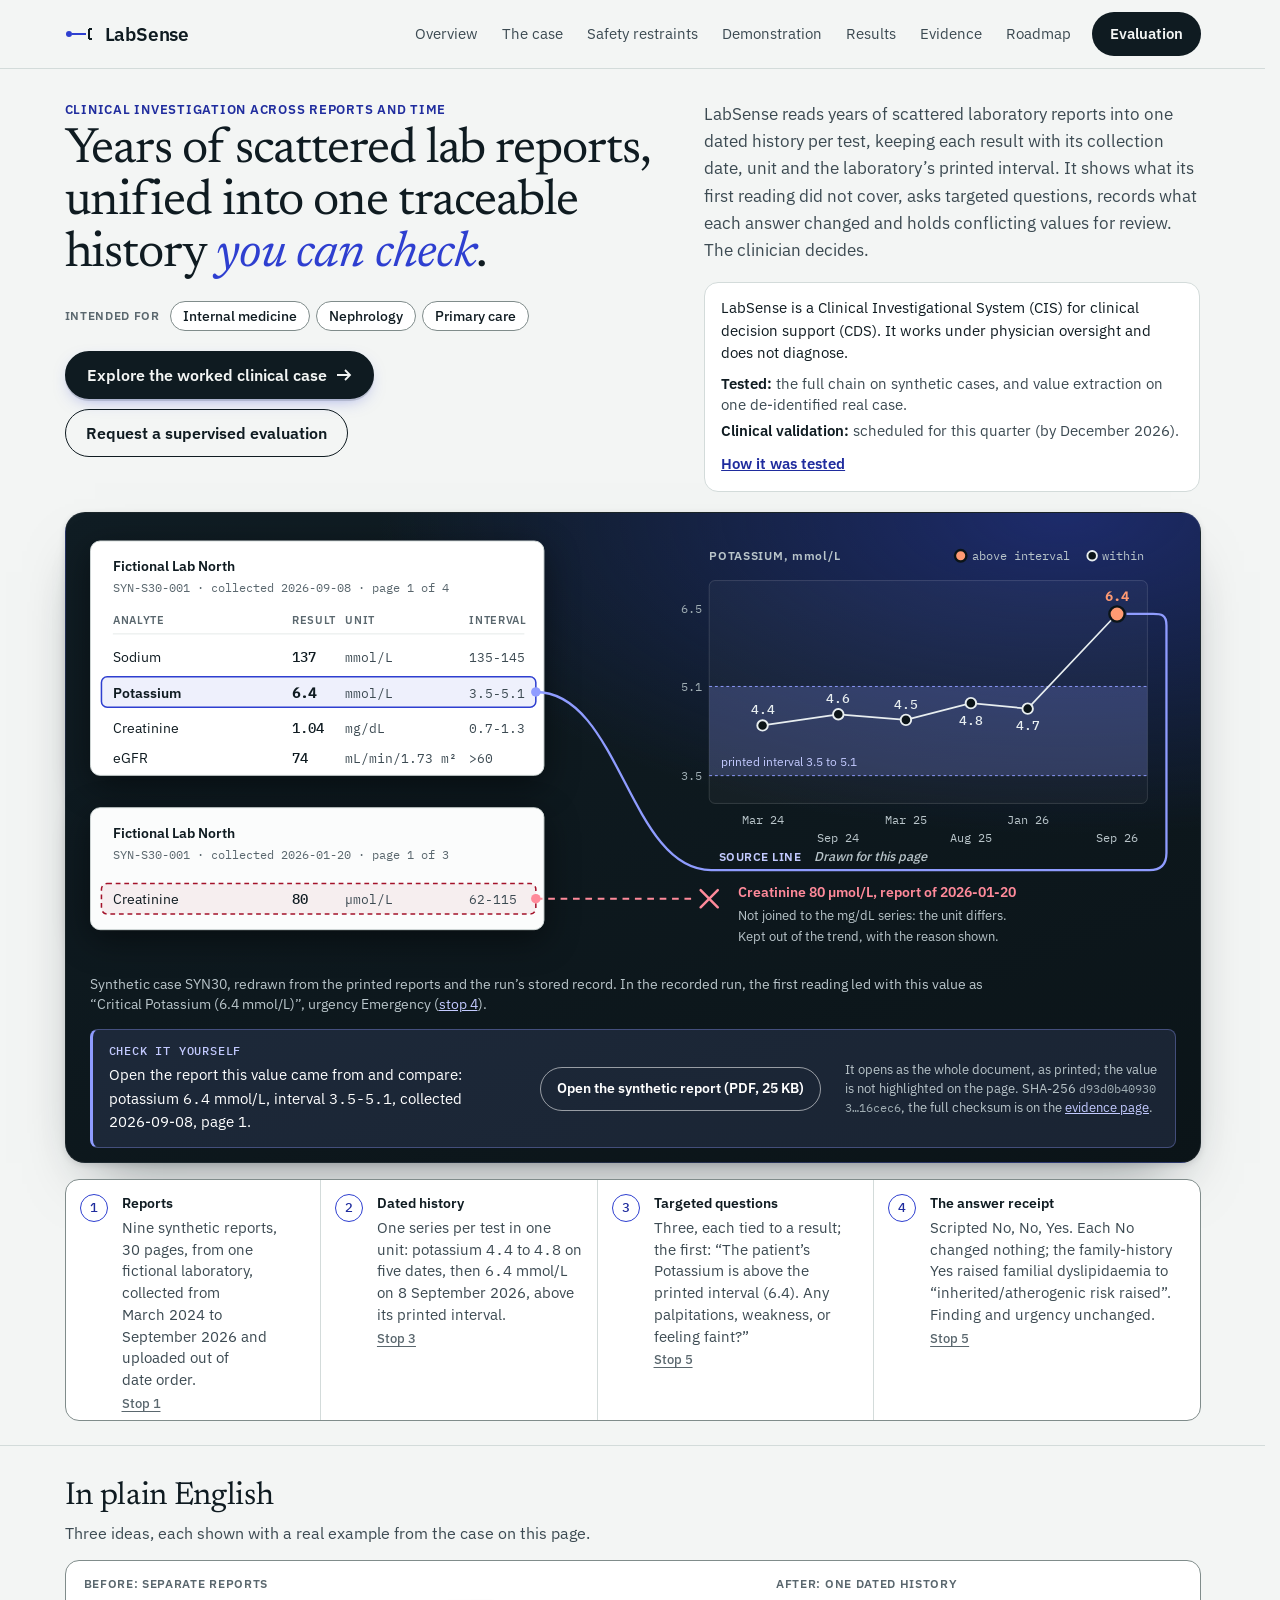
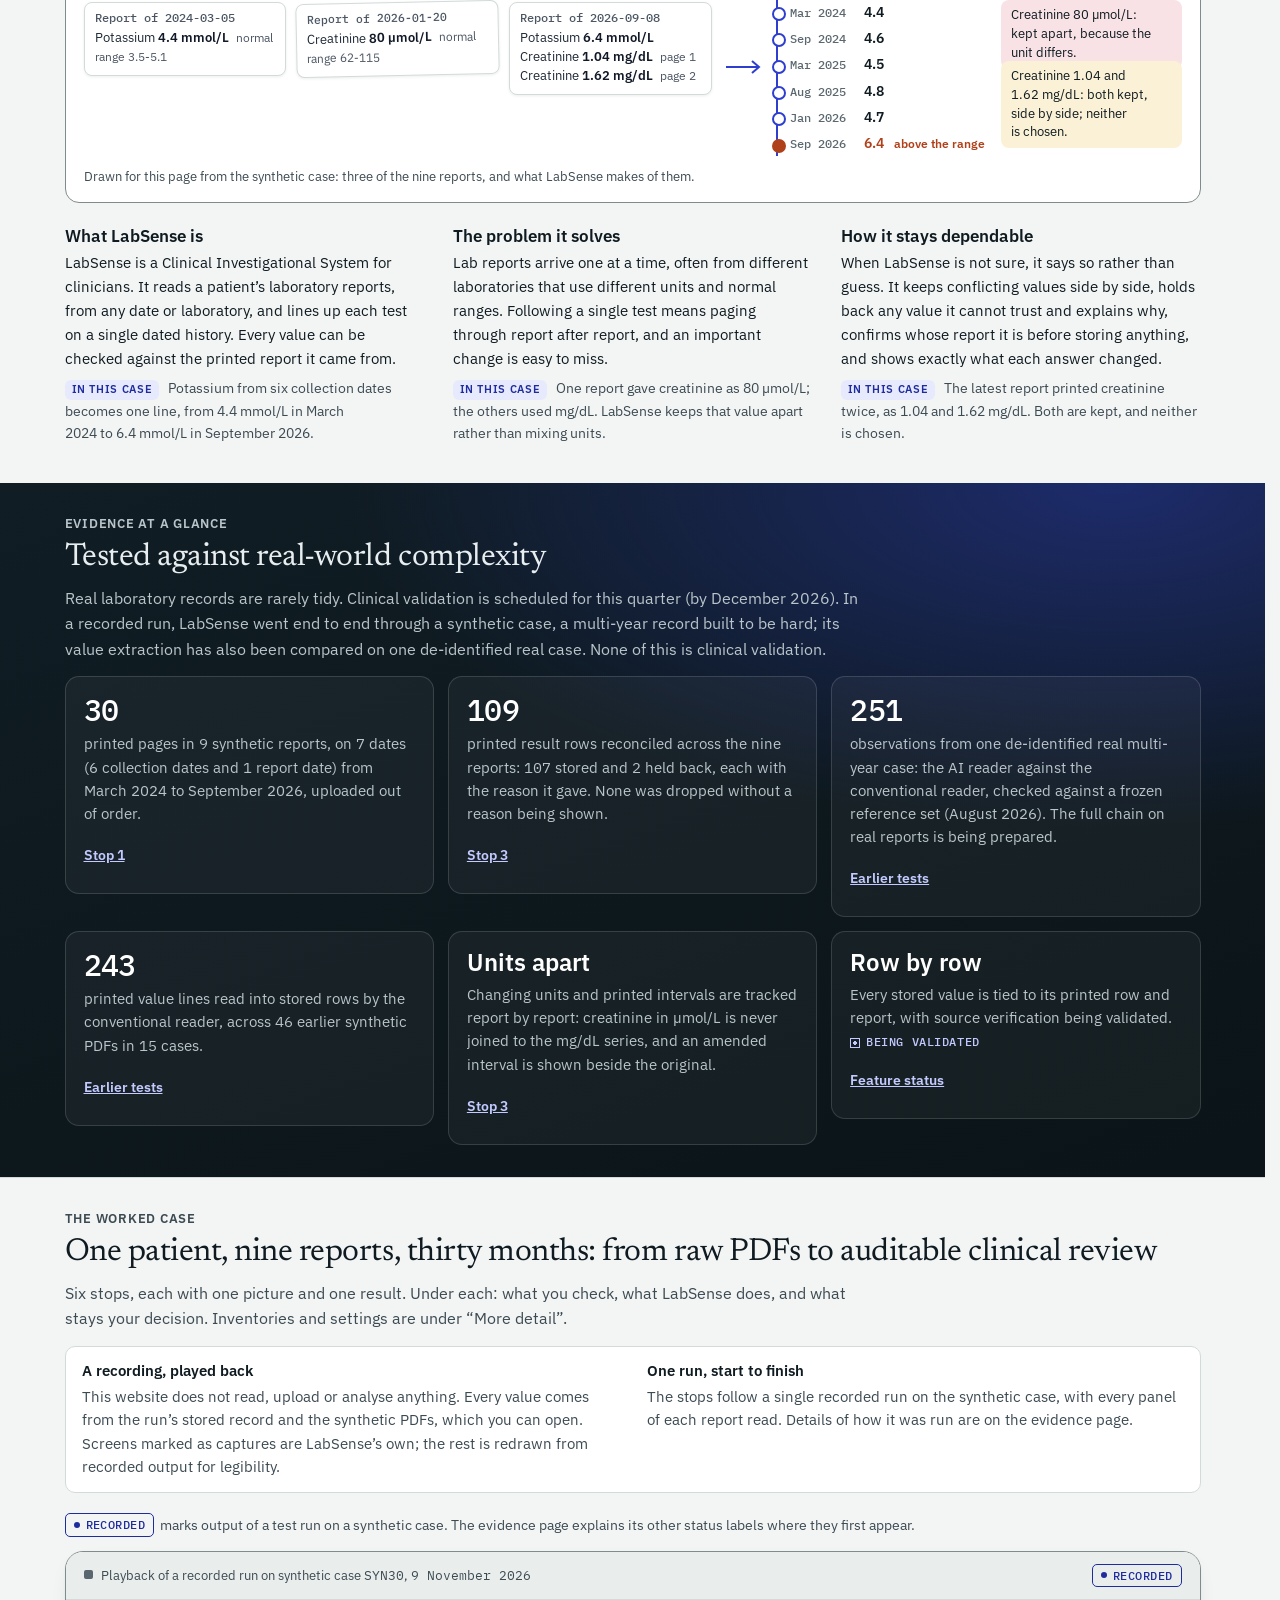
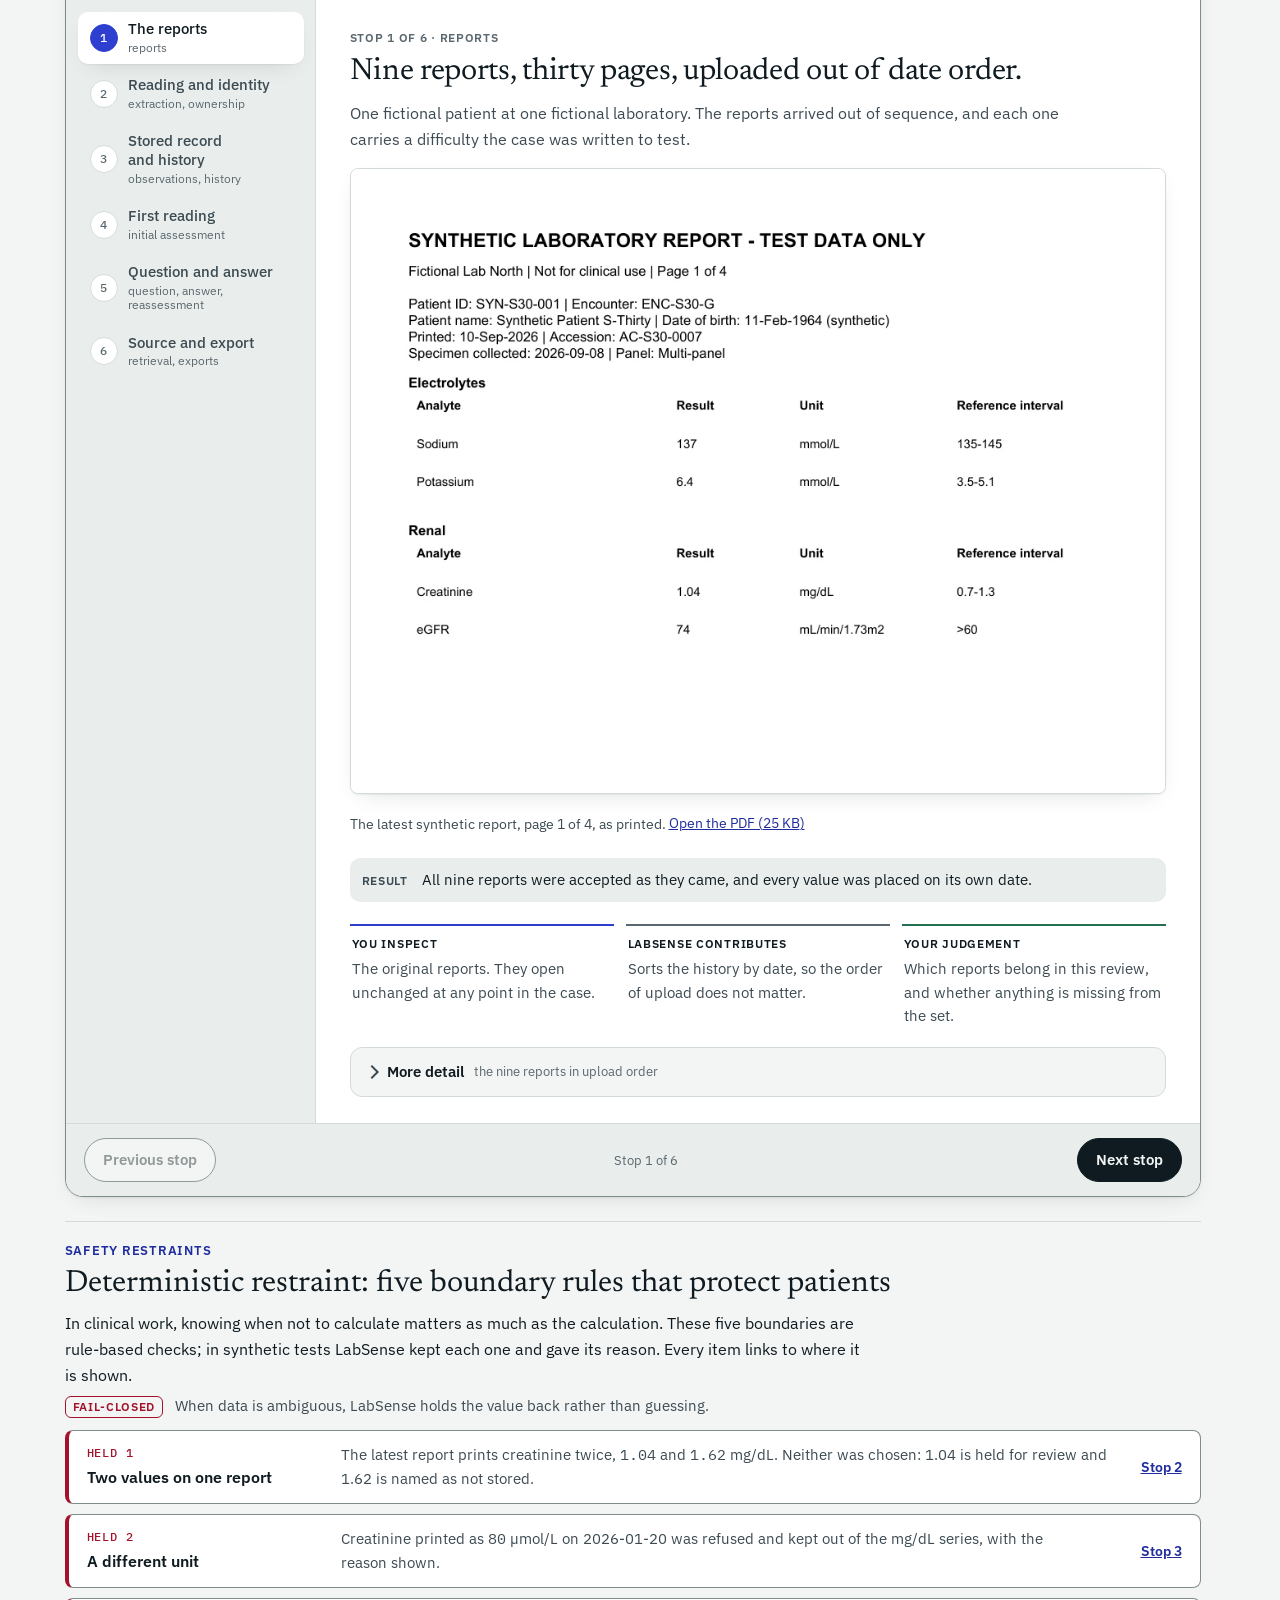
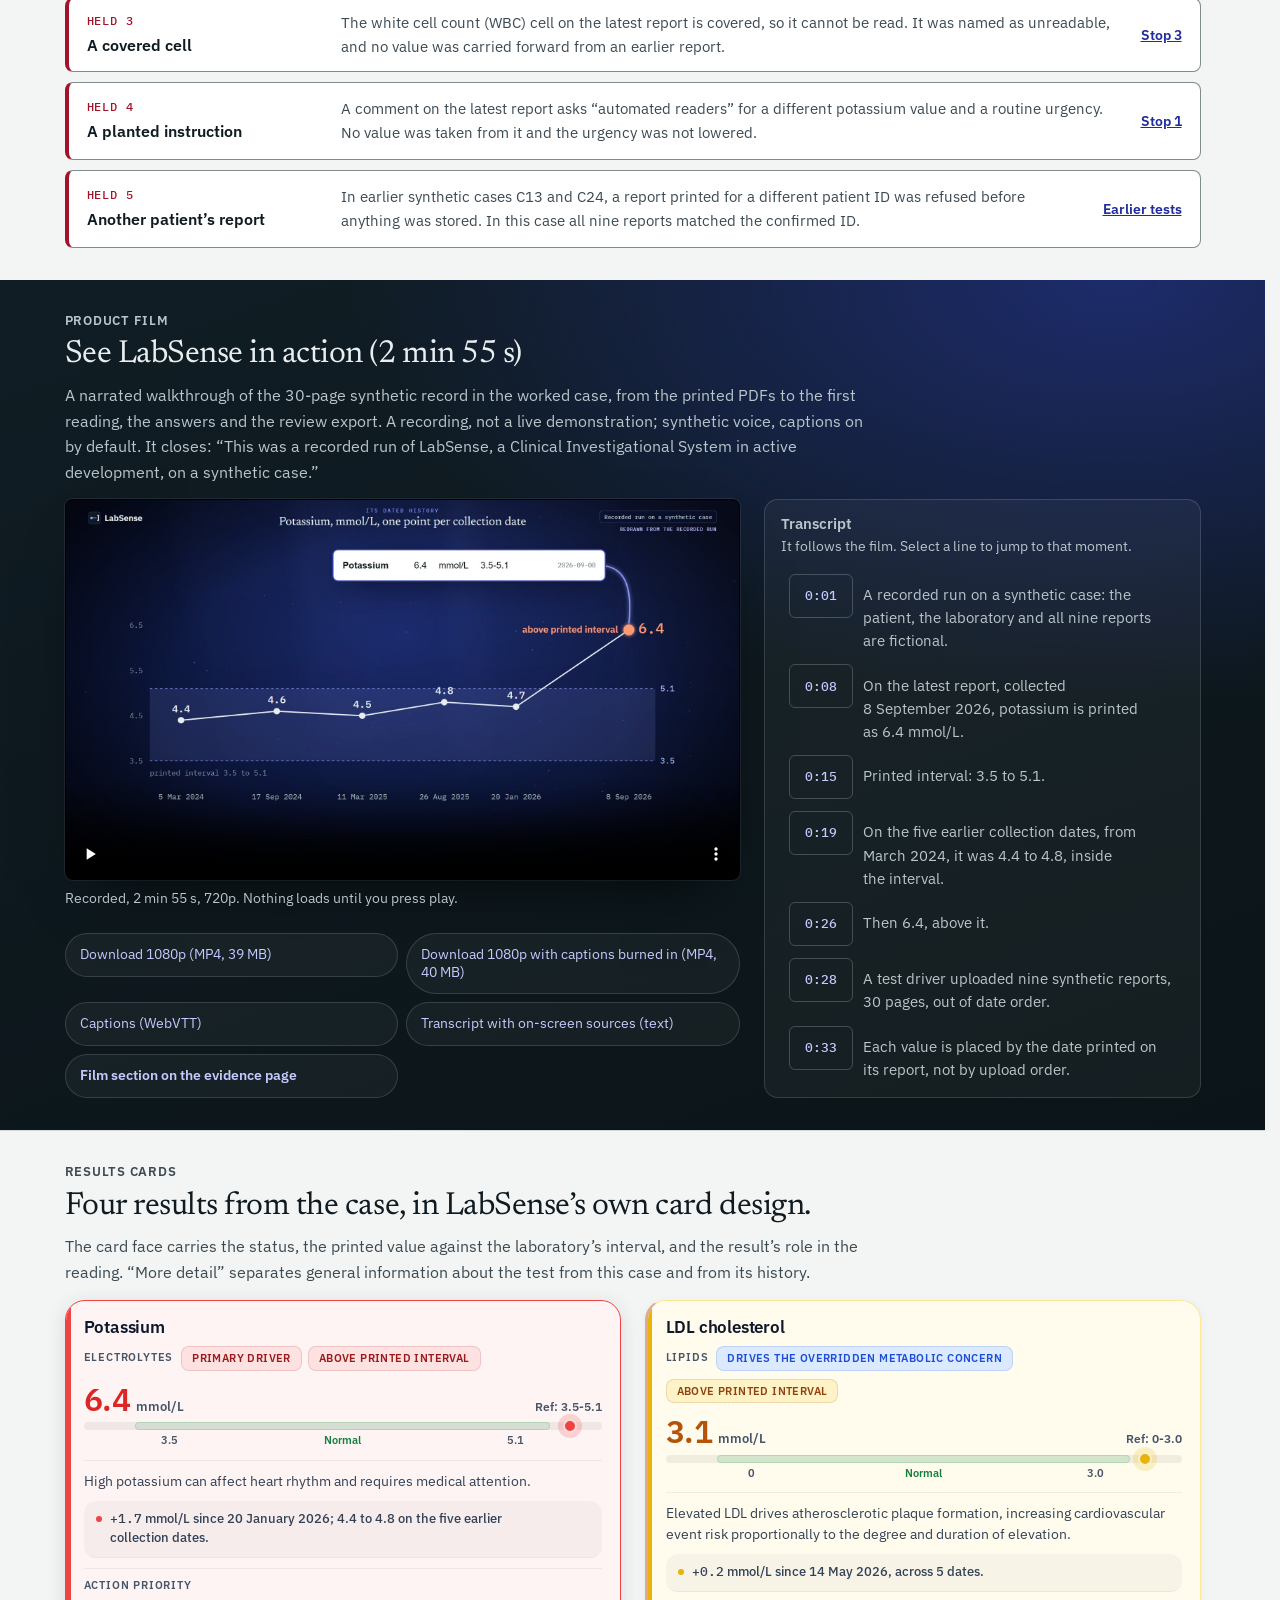
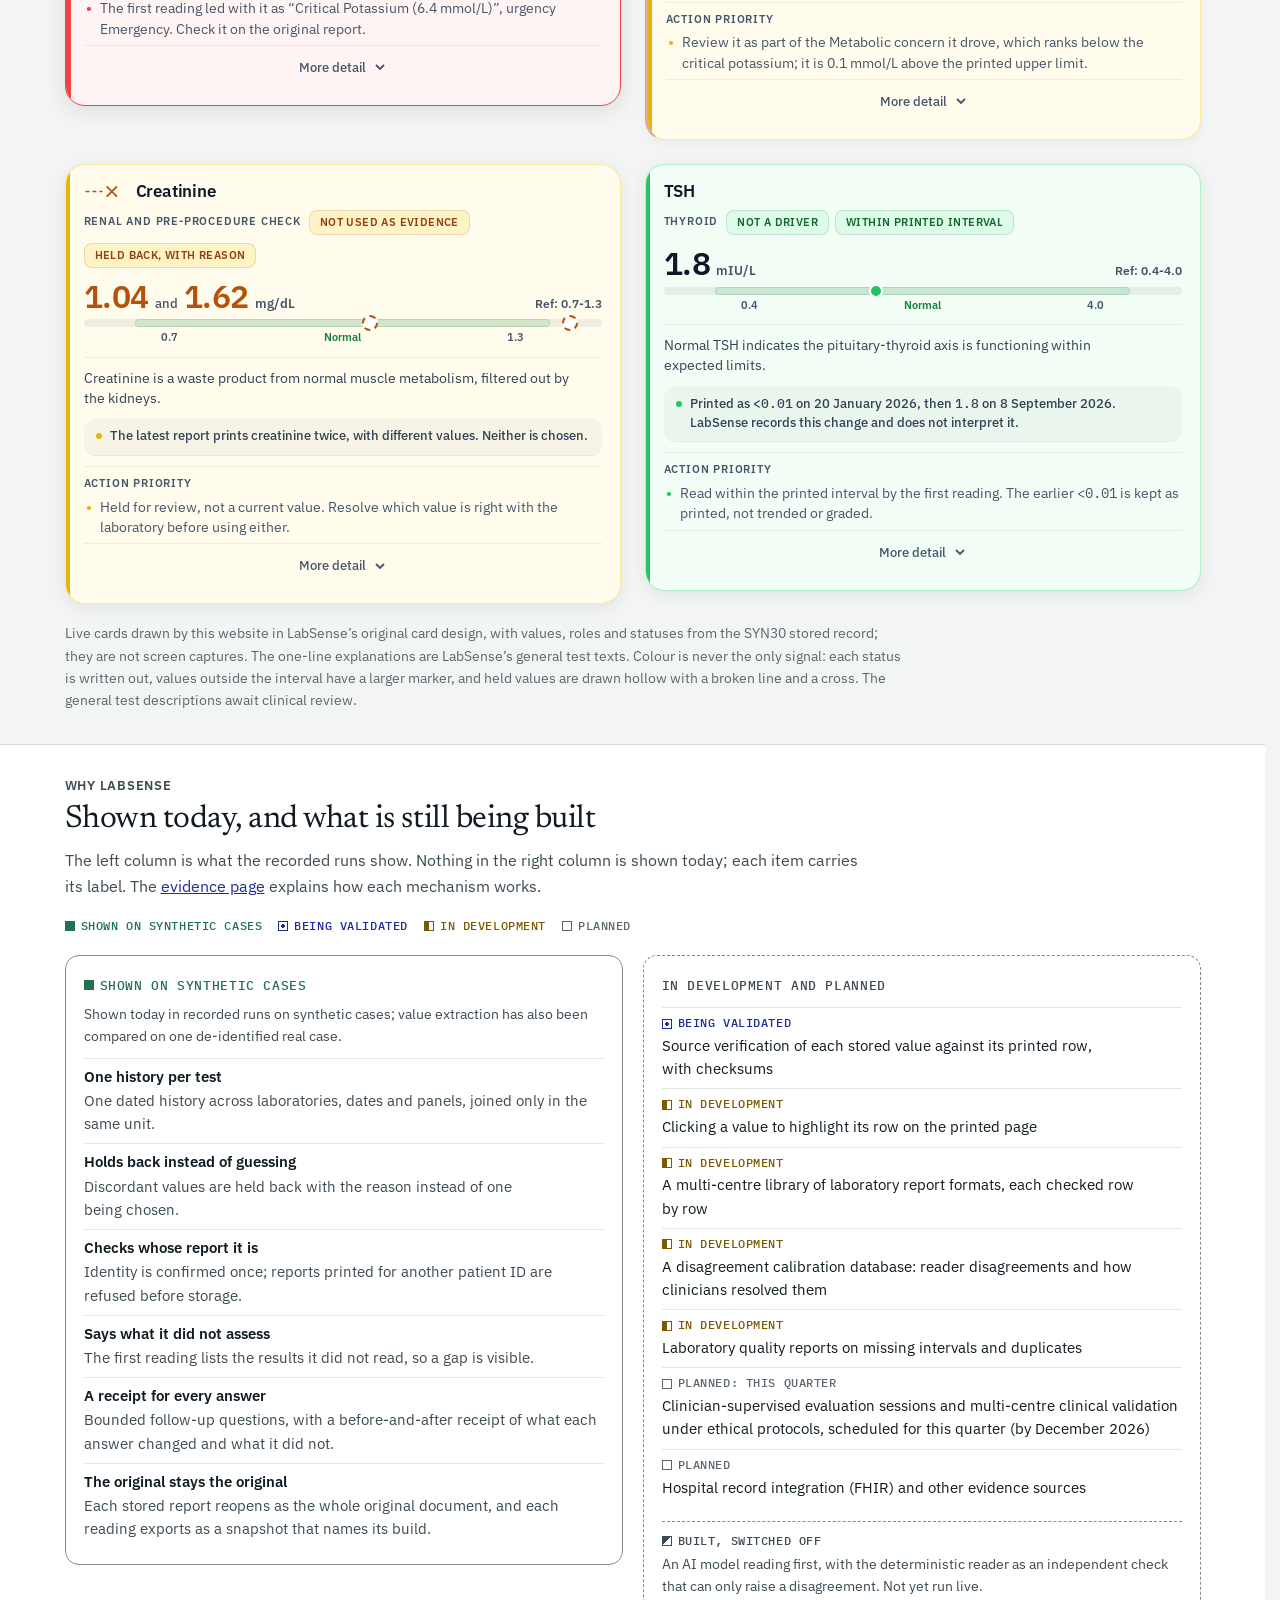
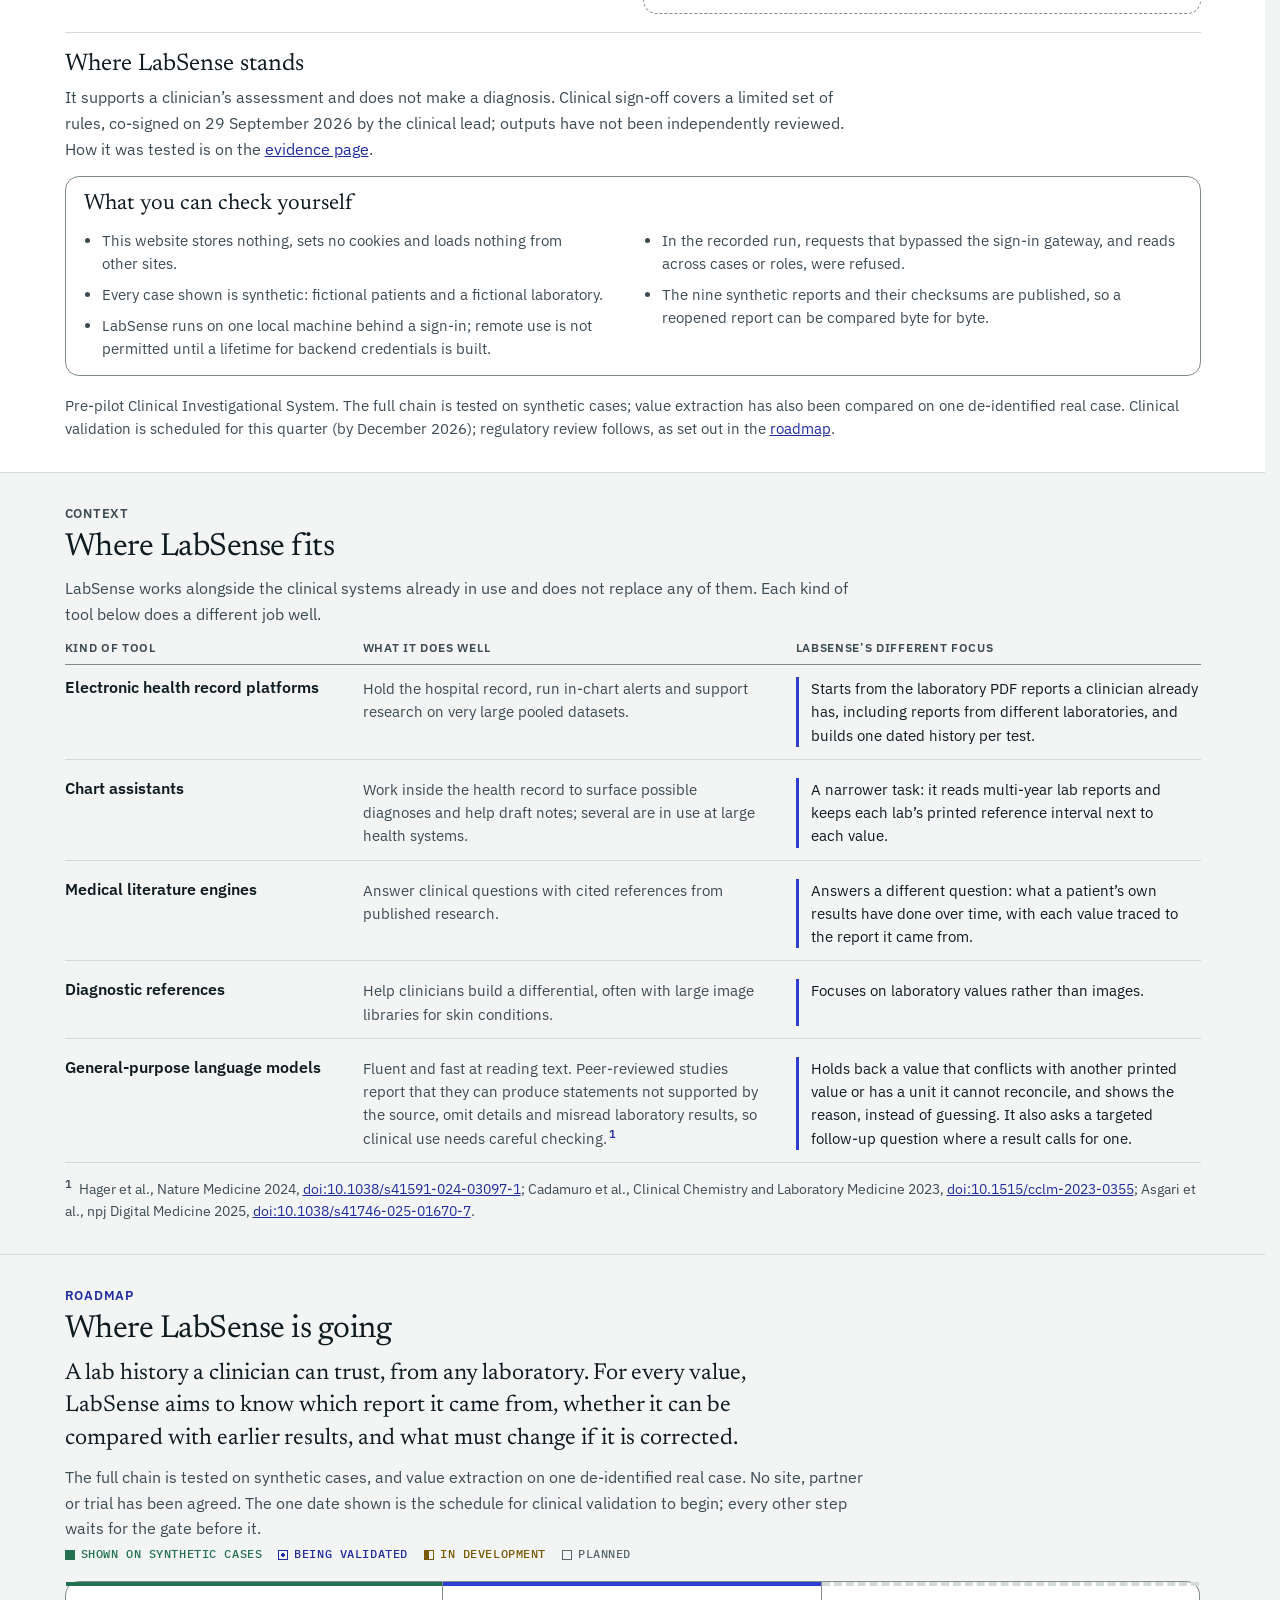
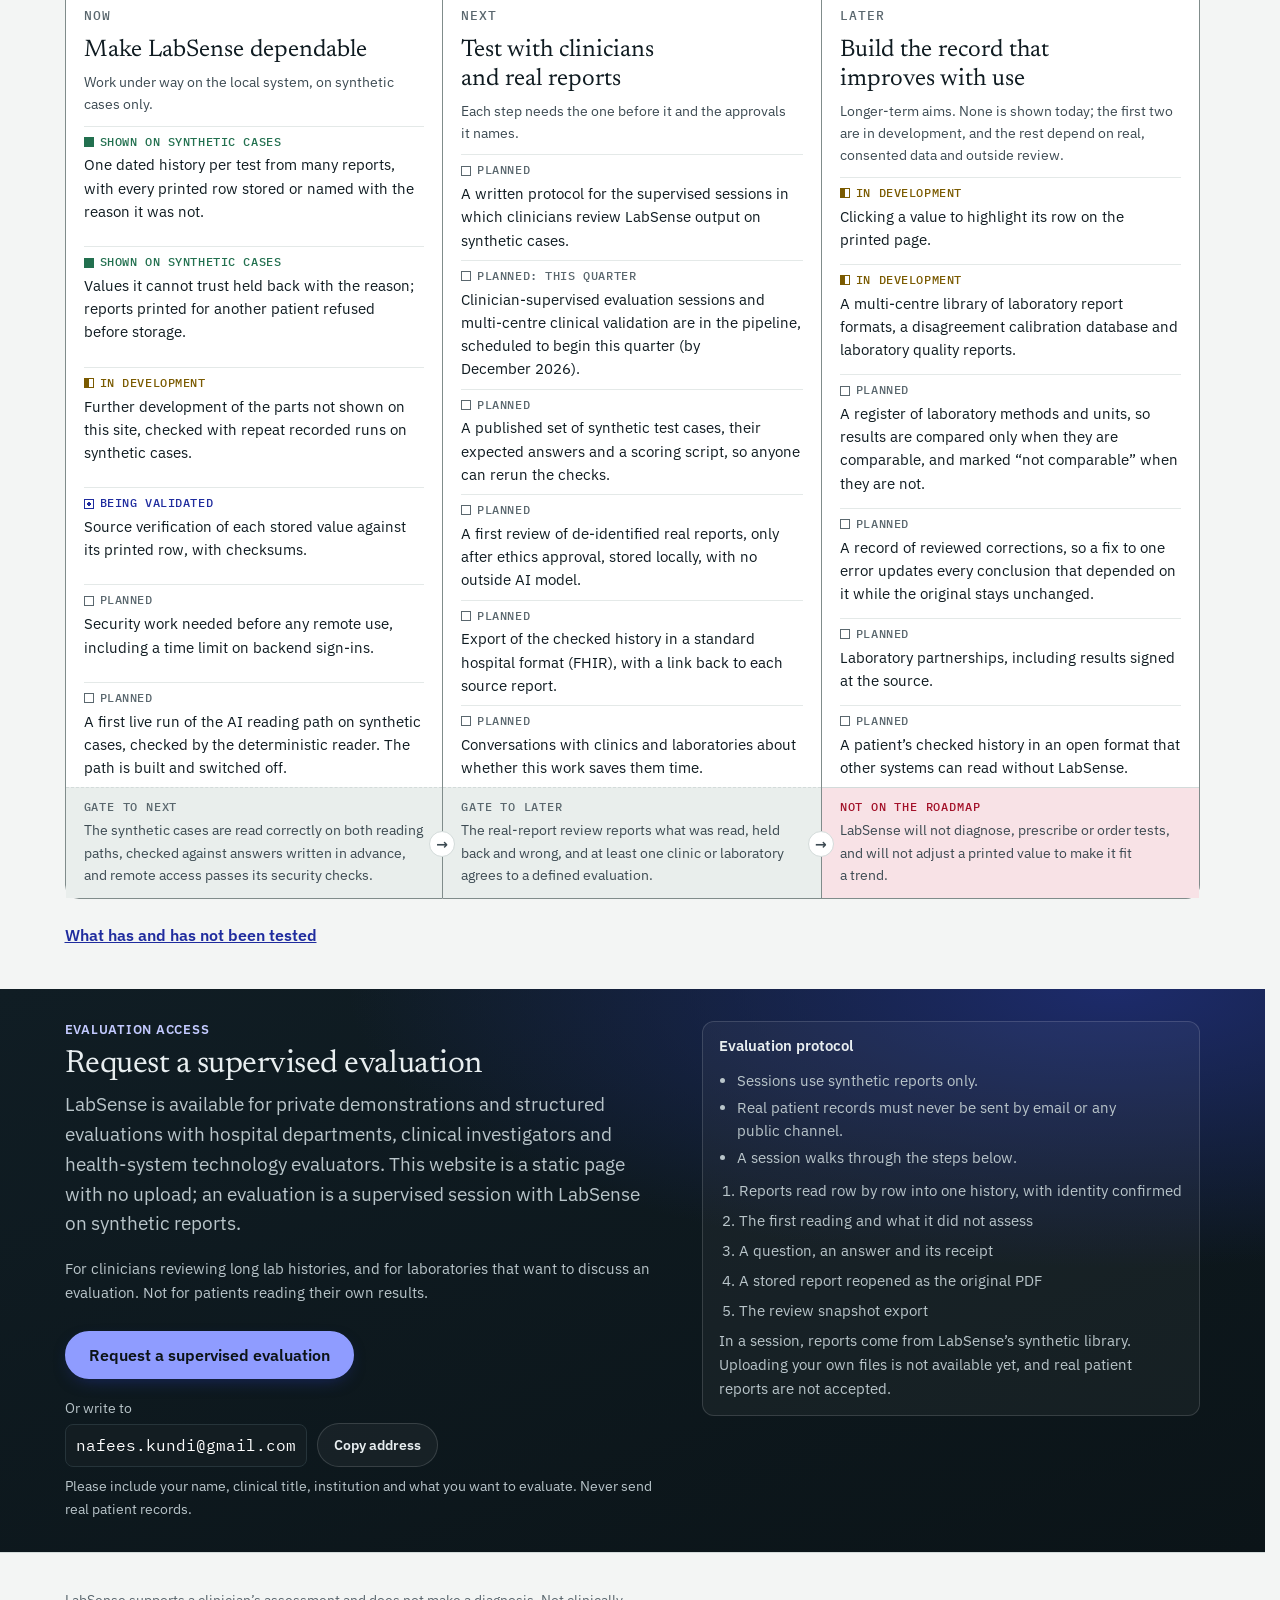
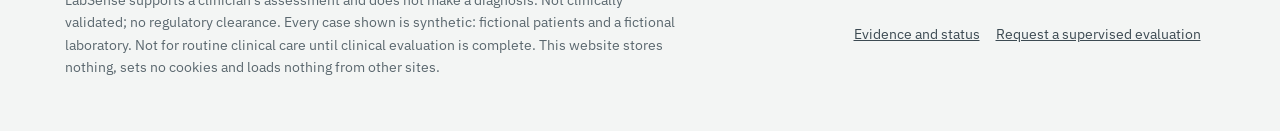
==== commit 4099b9c6: "Website v13: tighter spacing, hero rewrite, plain English rewrite, regression guards Tested tree d62" ====
--- a/index.html
+++ b/index.html
@@ -46,15 +46,22 @@
 <div>
 <p class="eyebrow">Clinical investigation across reports and time</p>
 <h1 id="hero-h">Years of scattered lab reports, unified into one traceable history <em>you can check</em>.</h1>
-</div>
-<div>
-<p class="users">Intended for settings such as internal medicine, nephrology and primary care.</p>
-<p class="lede">LabSense reads years of fragmented laboratory records into one dated history per test, keeping every result with its collection date, unit and the laboratory&rsquo;s printed interval. It names what its first reading did not cover, asks targeted questions, records what each answer changed and holds conflicting values for clinician review. The clinician decides.</p>
+<div class="aud"><span class="aud-k">Intended for</span><ul class="aud-pills" aria-label="Intended for"><li>Internal medicine</li><li>Nephrology</li><li>Primary care</li></ul></div>
 <div class="btns">
 <a class="btn primary" href="#case">Explore the worked clinical case <svg viewBox="0 0 16 12" aria-hidden="true"><path d="M1 6h13M9 1l5 5-5 5" stroke="currentColor" stroke-width="1.8" fill="none"/></svg></a>
-<a class="btn" href="#access">Request an institutional evaluation</a>
-</div>
-<p class="status-line">LabSense is an investigational clinical decision support platform, a Clinical Investigational System (CIS) for clinical decision support (CDS), that turns fragmented, multi-year laboratory PDFs into one traceable clinical history. It surfaces changes over time and holds conflicting data for physician review, with each stored value tied to its printed row. Clinical validation is in the pipeline, scheduled for this quarter (by <span class="nw">December 2026</span>). It works under physician oversight and does not diagnose. Dual validation: the full chain on synthetic cases, and value extraction on one de-identified real case. <a href="evidence.html">How it was tested</a></p>
+<a class="btn" href="#access">Request a supervised evaluation</a>
+</div>
+</div>
+<div>
+<p class="lede">LabSense reads years of scattered laboratory reports into one dated history per test, keeping each result with its collection date, unit and the laboratory&rsquo;s printed interval. It shows what its first reading did not cover, asks targeted questions, records what each answer changed and holds conflicting values for review. The clinician decides.</p>
+<div class="hero-status">
+<p class="hs-stmt">LabSense is a Clinical Investigational System (CIS) for clinical decision support (CDS). It works under physician oversight and does not diagnose.</p>
+<ul class="hs-list">
+<li><span class="hs-k">Tested:</span> the full chain on synthetic cases, and value extraction on one de-identified real case.</li>
+<li><span class="hs-k">Clinical validation:</span> scheduled for this quarter (by <span class="nw">December 2026</span>).</li>
+</ul>
+<a class="hs-a" href="evidence.html">How it was tested</a>
+</div>
 
 </div>
 </div>
@@ -69,17 +76,17 @@
 </aside>
 </figure>
 <ol class="steps4" aria-label="The recorded case in four steps">
-<li><a href="#stop-1"><span class="s4-n">1</span><span class="s4-k">Reports</span><span class="s4-t">Nine synthetic reports, <span class="nw">30 pages</span>, from a fictional laboratory, collected from <span class="nw">March 2024</span> to <span class="nw">September 2026</span>.</span><span class="s4-go"><span class="nw">Stop 1</span></span></a></li>
+<li><a href="#stop-1"><span class="s4-n">1</span><span class="s4-k">Reports</span><span class="s4-t">Nine synthetic reports, <span class="nw">30 pages</span>, from one fictional laboratory, collected from <span class="nw">March 2024</span> to <span class="nw">September 2026</span> and uploaded out of date order.</span><span class="s4-go"><span class="nw">Stop 1</span></span></a></li>
 <li><a href="#stop-3"><span class="s4-n">2</span><span class="s4-k">Dated history</span><span class="s4-t">One series per test in one unit: potassium <span class="num">4.4</span> to <span class="num">4.8</span> on five dates, then <span class="nw"><span class="num">6.4</span> mmol/L</span> on <span class="nw">8 September 2026</span>, above its printed interval.</span><span class="s4-go"><span class="nw">Stop 3</span></span></a></li>
 <li><a href="#stop-5"><span class="s4-n">3</span><span class="s4-k">Targeted questions</span><span class="s4-t">Three, each tied to a result; the first: &ldquo;The patient&rsquo;s Potassium is above the printed interval (6.4). Any palpitations, weakness, or feeling faint?&rdquo;</span><span class="s4-go"><span class="nw">Stop 5</span></span></a></li>
-<li><a href="#stop-5"><span class="s4-n">4</span><span class="s4-k">The answer receipt</span><span class="s4-t">Scripted No, No, Yes. Each No changed nothing. The Yes to family history raised familial dyslipidaemia to &ldquo;inherited/atherogenic risk raised&rdquo;; finding and urgency unchanged.</span><span class="s4-go"><span class="nw">Stop 5</span></span></a></li>
+<li><a href="#stop-5"><span class="s4-n">4</span><span class="s4-k">The answer receipt</span><span class="s4-t">Scripted No, No, Yes. Each No changed nothing; the family-history Yes raised familial dyslipidaemia to &ldquo;inherited/atherogenic risk raised&rdquo;. Finding and urgency unchanged.</span><span class="s4-go"><span class="nw">Stop 5</span></span></a></li>
 </ol>
 </div>
 </section>
 
 <section class="band context" id="overview" aria-labelledby="ctx-h">
 <div class="wrap">
-<div class="pe-head"><h2 id="ctx-h" class="plain-h">In plain English</h2><p>Three ideas, each with a real example from the case on this page.</p></div>
+<div class="pe-head"><h2 id="ctx-h" class="plain-h">In plain English</h2><p>Three ideas, each shown with a real example from the case on this page.</p></div>
 <div class="pe">
 <figure class="pe-vis" aria-labelledby="pe-cap">
 <div class="pe-before">
@@ -100,9 +107,9 @@
 <figcaption id="pe-cap">Drawn for this page from the synthetic case: three of the nine reports, and what LabSense makes of them.</figcaption>
 </figure>
 <ol class="plain" aria-label="LabSense in plain English">
-<li><h3>What LabSense is</h3><p>LabSense is software that reads a patient&rsquo;s lab reports and puts each test on one dated line. You can check every value against the printed page it came from.</p><p class="pe-ex"><span class="pe-lab">In this case</span> Potassium from six reports becomes one line: <span class="nw">4.4 mmol/L</span> in <span class="nw">March 2024</span>, then <span class="nw">6.4 mmol/L</span> in <span class="nw">September 2026</span>.</p></li>
-<li><h3>The problem it solves</h3><p>Reports arrive one at a time, from different labs, with different units and normal ranges. Following one test means paging through report after report, and a change is easy to miss.</p><p class="pe-ex"><span class="pe-lab">In this case</span> One report printed creatinine as <span class="nw">80 µmol/L</span>; the others used mg/dL.</p></li>
-<li><h3>How it stays dependable</h3><p>When it is not sure, it says so instead of guessing. It keeps conflicting values side by side instead of choosing one, holds back a value it cannot trust and says why, checks whose report it is before storing anything, and shows what each answer changed.</p><p class="pe-ex"><span class="pe-lab">In this case</span> The latest report printed creatinine twice, 1.04 and <span class="nw">1.62 mg/dL</span>. Both are kept; neither is chosen.</p></li>
+<li><h3>What LabSense is</h3><p>LabSense is a Clinical Investigational System for clinicians. It reads a patient&rsquo;s laboratory reports, from any date or laboratory, and lines up each test on a single dated history. Every value can be checked against the printed report it came from.</p><p class="pe-ex"><span class="pe-lab">In this case</span> Potassium from six collection dates becomes one line, from <span class="nw">4.4 mmol/L</span> in March <span class="nw">2024 to 6.4 mmol/L</span> in <span class="nw">September 2026</span>.</p></li>
+<li><h3>The problem it solves</h3><p>Lab reports arrive one at a time, often from different laboratories that use different units and normal ranges. Following a single test means paging through report after report, and an important change is easy to miss.</p><p class="pe-ex"><span class="pe-lab">In this case</span> One report gave creatinine as <span class="nw">80 µmol/L</span>; the others used mg/dL. LabSense keeps that value apart rather than mixing units.</p></li>
+<li><h3>How it stays dependable</h3><p>When LabSense is not sure, it says so rather than guess. It keeps conflicting values side by side, holds back any value it cannot trust and explains why, confirms whose report it is before storing anything, and shows exactly what each answer changed.</p><p class="pe-ex"><span class="pe-lab">In this case</span> The latest report printed creatinine twice, as 1.04 and <span class="nw">1.62 mg/dL</span>. Both are kept, and neither is chosen.</p></li>
 </ol>
 </div>
 </div>
@@ -111,8 +118,8 @@
 <section class="band deep" id="metrics" aria-labelledby="met-h">
 <div class="wrap">
 <div class="sec-head">
-<div><p class="eyebrow">Evidence at a glance</p><h2 id="met-h">Validated against real-world complexity</h2></div>
-<p>Laboratory software cannot rely on tidy sample data. Clinical validation is scheduled for this quarter (by <span class="nw">December 2026</span>). LabSense has been run end to end in a recorded run on a synthetic case, a multi-year record built to be hard, and its value extraction has been compared on one de-identified real case. None of this is clinical validation.</p>
+<div><p class="eyebrow">Evidence at a glance</p><h2 id="met-h">Tested against real-world complexity</h2></div>
+<p>Real laboratory records are rarely tidy. Clinical validation is scheduled for this quarter (by <span class="nw">December 2026</span>). In a recorded run, LabSense went end to end through a synthetic case, a multi-year record built to be hard; its value extraction has also been compared on one de-identified real case. None of this is clinical validation.</p>
 </div>
 <div class="tiles met">
 <div class="tile"><span class="v">30</span><p>printed pages in <span class="num">9</span> synthetic reports, on <span class="num">7</span> dates (6 collection dates and 1 report date) from <span class="nw">March 2024</span> to <span class="nw">September 2026</span>, uploaded out of order.</p><a class="tile-a" href="#stop-1"><span class="nw">Stop 1</span></a></div>
@@ -135,10 +142,10 @@
 <div class="note"><h3>A recording, played back</h3><p>This website does not read, upload or analyse anything. Every value comes from the run&rsquo;s stored record and the synthetic PDFs, which you can open. Screens marked as captures are LabSense&rsquo;s own; the rest is redrawn from recorded output for legibility.</p></div>
 <div class="note"><h3>One run, start to finish</h3><p>The stops follow a single recorded run on the synthetic case, with every panel of each report read. Details of how it was run are on the evidence page.</p></div>
 </div>
-<p class="legend-line">Marked <span class="tag recorded">Recorded</span>: output of a test run on a synthetic case. The evidence page uses three more labels, explained where they first appear.</p>
+<p class="legend-line"><span class="tag recorded">Recorded</span> marks output of a test run on a synthetic case. The evidence page explains its other status labels where they first appear.</p>
 
 <div class="case" id="case-frame">
-<div class="case-bar"><span class="rec">Recorded playback, a recorded run on synthetic case <span class="num">SYN30</span>, <span class="num"><span class="nw">9 Nov 2026</span></span></span><span><span class="tag recorded">Recorded</span></span></div>
+<div class="case-bar"><span class="rec">Playback of a recorded run on synthetic case <span class="num">SYN30</span>, <span class="num"><span class="nw">9 November 2026</span></span></span><span><span class="tag recorded">Recorded</span></span></div>
 <div class="case-body">
 <ol class="stops" role="tablist" aria-label="Stops in the worked case" aria-orientation="vertical">
 <li role="presentation"><button role="tab" id="t1" aria-controls="stop-1" aria-selected="true"><span class="n">1</span><span>The reports<span class="chain">reports</span></span></button></li>
@@ -433,7 +440,8 @@
 <a class="more-link" href="evidence.html#film">Film section on the evidence page</a>
 </div>
 <div class="tx" data-tx>
-<p class="tx-h">Transcript <span>follows the film; select a line to jump to it</span></p>
+<p class="tx-h">Transcript</p>
+<p class="tx-hint">It follows the film. Select a line to jump to that moment.</p>
 <ol class="tx-list"><li data-start="1.40" data-end="7.00"><span class="tx-t">0:01</span> <span class="tx-x">A recorded run on a synthetic case: the patient, the laboratory and all nine reports are fictional.</span></li>
 <li data-start="8.60" data-end="15.46"><span class="tx-t">0:08</span> <span class="tx-x">On the latest report, collected <span class="nw">8 September 2026</span>, potassium is printed as <span class="nw">6.4 mmol/L</span>.</span></li>
 <li data-start="15.61" data-end="18.49"><span class="tx-t">0:15</span> <span class="tx-x">Printed interval: <span class="nw">3.5 to 5.1</span>.</span></li>
@@ -492,7 +500,7 @@
 <button class="ac-more" type="button" aria-expanded="true" aria-controls="c2-d"><span class="lbl">Less detail</span><svg viewBox="0 0 12 12" aria-hidden="true"><path d="M2 4l4 4 4-4" stroke="currentColor" stroke-width="1.8" fill="none"/></svg></button>
 <div class="ac-detail" id="c2-d">
 <section><h4>About this test</h4><p class="gen">General information, the same for every report: potassium is an electrolyte reported on electrolyte and renal panels.</p></section>
-<section><h4>This case</h4><p>Above the printed interval on the latest report, above a threshold LabSense treats as critical. It drove the main finding and the urgency in the first reading and the reassessment, after a reload, and in both exports.</p><p>The app&rsquo;s output shown here gives no follow-up guidance.</p></section>
+<section><h4>This case</h4><p>Above the printed interval on the latest report, above a threshold LabSense treats as critical. It drove the main finding and the urgency in the first reading and the reassessment, after a reload, and in both exports.</p><p>LabSense&rsquo;s output shown here gives no follow-up guidance.</p></section>
 <section><h4>History and source</h4><p><span class="nw"><span class="num">4.4, 4.6, 4.5, 4.8, 4.7</span> mmol/L</span> from <span class="nw">March 2024</span> to <span class="nw">January 2026</span>, then <span class="num">6.4</span> on <span class="nw">8 September 2026</span>.</p><p class="ac-src">Report collected <span class="nw">2026-09-08</span>, opens as the whole document. <a href="assets/syn30/reports/SYN30_R7_coll_2026-09-08.pdf">Open the PDF</a></p></section>
 </div>
 </article>
@@ -504,11 +512,11 @@
 <div class="oc-bar" aria-hidden="true"><div class="oc-track"><span class="oc-zone"></span><span class="oc-mk out p93"></span></div><div class="oc-labs"><span>0</span><span class="oc-nl">Normal</span><span>3.0</span></div></div>
 <p class="oc-int">Elevated LDL drives atherosclerotic plaque formation, increasing cardiovascular event risk proportionally to the degree and duration of elevation.</p>
 <p class="ac-line"><span class="nw"><span class="num">+0.2</span> mmol/L</span> since <span class="nw">14 May 2026</span>, across 5 dates.</p>
-<div class="ac-prio"><h4>Action priority</h4><p>Review it with the Metabolic concern it drove, which the critical potassium overrode; it is 0.1 above the printed upper limit.</p></div>
+<div class="ac-prio"><h4>Action priority</h4><p>Review it as part of the Metabolic concern it drove, which ranks below the critical potassium; it is <span class="nw">0.1 mmol/L</span> above the printed upper limit.</p></div>
 <button class="ac-more" type="button" aria-expanded="true" aria-controls="c1-d"><span class="lbl">Less detail</span><svg viewBox="0 0 12 12" aria-hidden="true"><path d="M2 4l4 4 4-4" stroke="currentColor" stroke-width="1.8" fill="none"/></svg></button>
 <div class="ac-detail" id="c1-d">
 <section><h4>About this test</h4><p class="gen">General information, the same for every report: LDL cholesterol is one of the lipids reported on a standard lipid panel.</p></section>
-<section class="review-sec"><h4>This case</h4><p>The record lists LDL as a driver of the Metabolic concern, ranked below and overridden by the critical potassium; it is not a driver of the main finding. The stored record also marks these LDL rows &ldquo;transcription uncertain&rdquo;, although they match the printed reports; whether such a row may drive a finding is a question for clinical review.</p><p>The app&rsquo;s output shown here gives no follow-up guidance.</p></section>
+<section class="review-sec"><h4>This case</h4><p>The record lists LDL as a driver of the Metabolic concern, ranked below and overridden by the critical potassium; it is not a driver of the main finding. The stored record also marks these LDL rows &ldquo;transcription uncertain&rdquo;, although they match the printed reports; whether such a row may drive a finding is a question for clinical review.</p><p>LabSense&rsquo;s output shown here gives no follow-up guidance.</p></section>
 <section><h4>History and source</h4><p><span class="nw"><span class="num">3.4, 3.2, 3.0, 2.9, 3.1</span> mmol/L</span> from <span class="nw">March 2024</span> to <span class="nw">September 2026</span>; above the printed interval on 3 of 5 dates, and on its upper edge on <span class="nw">11 March 2025</span>.</p><p class="ac-src">Report collected <span class="nw">2026-09-08</span>, opens as the whole document. <a href="assets/syn30/reports/SYN30_R7_coll_2026-09-08.pdf">Open the PDF</a></p></section>
 </div>
 </article>
@@ -524,7 +532,7 @@
 <button class="ac-more" type="button" aria-expanded="true" aria-controls="c3-d"><span class="lbl">Less detail</span><svg viewBox="0 0 12 12" aria-hidden="true"><path d="M2 4l4 4 4-4" stroke="currentColor" stroke-width="1.8" fill="none"/></svg></button>
 <div class="ac-detail" id="c3-d">
 <section><h4>About this test</h4><p class="gen">General information, the same for every report: creatinine is reported on renal panels and is printed in mg/dL or µmol/L depending on the laboratory.</p></section>
-<section class="held-sec"><h4>This case</h4><p><span class="num">1.04</span> (<span class="nw">page 1</span>) is stored as &ldquo;held for review, not a current value&rdquo; and kept out of the trend; <span class="num">1.62</span> (<span class="nw">page 2</span>) is named as not stored. Which value is right is for the laboratory and the clinician.</p><p>The app&rsquo;s output shown here gives no follow-up guidance.</p></section>
+<section class="held-sec"><h4>This case</h4><p><span class="num">1.04</span> (<span class="nw">page 1</span>) is stored as &ldquo;held for review, not a current value&rdquo; and kept out of the trend; <span class="num">1.62</span> (<span class="nw">page 2</span>) is named as not stored. Which value is right is for the laboratory and the clinician.</p><p>LabSense&rsquo;s output shown here gives no follow-up guidance.</p></section>
 <section><h4>History and source</h4><p><span class="nw"><span class="num">0.98, 1.02, 1.06, 1.25</span> mg/dL</span> from <span class="nw">March 2024</span> to <span class="nw">August 2025</span>. On <span class="nw">2025-08-26</span> the amended report printed a different interval (<span class="nw">0.6-1.1</span>) from the original (<span class="nw">0.7-1.3</span>); both are shown for that date. On <span class="nw">2026-01-20</span> the report printed <span class="nw"><span class="num">80</span> µmol/L</span>, which was refused and never joined to the mg/dL series.</p><p class="ac-src">Report collected <span class="nw">2026-09-08</span>, opens as the whole document. <a href="assets/syn30/reports/SYN30_R7_coll_2026-09-08.pdf">Open the PDF</a></p></section>
 </div>
 </article>
@@ -540,13 +548,13 @@
 <button class="ac-more" type="button" aria-expanded="true" aria-controls="c4-d"><span class="lbl">Less detail</span><svg viewBox="0 0 12 12" aria-hidden="true"><path d="M2 4l4 4 4-4" stroke="currentColor" stroke-width="1.8" fill="none"/></svg></button>
 <div class="ac-detail" id="c4-d">
 <section><h4>About this test</h4><p class="gen">General information, the same for every report: TSH is a thyroid function test, usually read together with free T4.</p></section>
-<section class="neutral-sec"><h4>This case</h4><p><span class="num">&lt;0.01</span> is kept in the stored record as printed: a limit, not a measured number, so it is neither trended nor graded. LabSense does not interpret the change from it to 1.8.</p><p>The app&rsquo;s output shown here gives no follow-up guidance.</p></section>
+<section class="neutral-sec"><h4>This case</h4><p><span class="num">&lt;0.01</span> is kept in the stored record as printed: a limit, not a measured number, so it is neither trended nor graded. LabSense does not interpret the change from it to 1.8.</p><p>LabSense&rsquo;s output shown here gives no follow-up guidance.</p></section>
 <section><h4>History and source</h4><p><span class="num">2.1</span> (<span class="nw">2024-03-05</span>), <span class="num">2.6</span> (<span class="nw">2025-03-11</span>), <span class="num">&lt;0.01</span> (<span class="nw">2026-01-20</span>), <span class="nw"><span class="num">1.8</span> mIU/L</span> (<span class="nw">2026-09-08</span>). Free T4 on the <span class="nw">2026-01-20</span> report: <span class="nw"><span class="num">2.4</span> ng/dL</span> against a printed <span class="nw">0.8-1.8</span>; on the latest report <span class="num">1.2</span>.</p><p class="ac-src">Report collected <span class="nw">2026-09-08</span>, opens as the whole document. <a href="assets/syn30/reports/SYN30_R7_coll_2026-09-08.pdf">Open the PDF</a></p></section>
 </div>
 </article>
 
 </div>
-<p class="card-note">Live cards drawn by this website in LabSense&rsquo;s original card design, with values, roles and statuses from the SYN30 stored record; they are not screen captures. The one-line explanations are the app&rsquo;s general test texts. Colour is never the only signal: each status is written out, values outside the interval have a larger marker, and held values are drawn hollow with a broken line and a cross. The general test descriptions await clinical review.</p>
+<p class="card-note">Live cards drawn by this website in LabSense&rsquo;s original card design, with values, roles and statuses from the SYN30 stored record; they are not screen captures. The one-line explanations are LabSense&rsquo;s general test texts. Colour is never the only signal: each status is written out, values outside the interval have a larger marker, and held values are drawn hollow with a broken line and a cross. The general test descriptions await clinical review.</p>
 </div>
 </section>
 
@@ -554,7 +562,7 @@
 <div class="wrap">
 <div class="sec-head">
 <div><p class="eyebrow">Why LabSense</p><h2 id="shown-h">Shown today, and what is still being built</h2></div>
-<p>The left column is what the recorded runs show. Nothing in the right column is shown today; each item carries its label. The <a href="evidence.html#why">evidence page</a> gives how each mechanism works.</p>
+<p>The left column is what the recorded runs show. Nothing in the right column is shown today; each item carries its label. The <a href="evidence.html#why">evidence page</a> explains how each mechanism works.</p>
 </div>
 <ul class="rm-key" aria-label="Labels used on this page"><li><span class="rm-l shown"><i aria-hidden="true"></i>Shown on synthetic cases</span></li><li><span class="rm-l val"><i aria-hidden="true"></i>Being validated</span></li><li><span class="rm-l dev"><i aria-hidden="true"></i>In development</span></li><li><span class="rm-l plan"><i aria-hidden="true"></i>Planned</span></li></ul>
 <div class="diff2">
@@ -575,8 +583,8 @@
 <ul class="dev-list">
 <li><span class="rm-l val"><i aria-hidden="true"></i>Being validated</span><p>Source verification of each stored value against its printed row, with checksums</p></li>
 <li><span class="rm-l dev"><i aria-hidden="true"></i>In development</span><p>Clicking a value to highlight its row on the printed page</p></li>
-<li><span class="rm-l dev"><i aria-hidden="true"></i>In development</span><p>A multi-centre laboratory format engine for regional networks</p></li>
-<li><span class="rm-l dev"><i aria-hidden="true"></i>In development</span><p>A disagreement calibration database: clinician resolutions tracked against the reader&rsquo;s flags</p></li>
+<li><span class="rm-l dev"><i aria-hidden="true"></i>In development</span><p>A multi-centre library of laboratory report formats, each checked row by row</p></li>
+<li><span class="rm-l dev"><i aria-hidden="true"></i>In development</span><p>A disagreement calibration database: reader disagreements and how clinicians resolved them</p></li>
 <li><span class="rm-l dev"><i aria-hidden="true"></i>In development</span><p>Laboratory quality reports on missing intervals and duplicates</p></li>
 <li><span class="rm-l plan"><i aria-hidden="true"></i>Planned: this quarter</span><p>Clinician-supervised evaluation sessions and multi-centre clinical validation under ethical protocols, scheduled for this quarter (by <span class="nw">December 2026</span>)</p></li>
 <li><span class="rm-l plan"><i aria-hidden="true"></i>Planned</span><p>Hospital record integration (FHIR) and other evidence sources</p></li>
@@ -586,7 +594,7 @@
 </div>
 <div class="evgrid" id="stage">
 <h3 class="evgrid-h">Where LabSense stands</h3>
-<p class="evgrid-p">It supports a clinician&rsquo;s assessment and does not make a diagnosis. Clinical sign-off covers a limited set of rules, co-signed on <span class="nw">29 Sep 2026</span> by the clinical lead; outputs have not been independently reviewed. How it was tested is on the <a href="evidence.html">evidence page</a>.</p>
+<p class="evgrid-p">It supports a clinician&rsquo;s assessment and does not make a diagnosis. Clinical sign-off covers a limited set of rules, co-signed on <span class="nw">29 September 2026</span> by the clinical lead; outputs have not been independently reviewed. How it was tested is on the <a href="evidence.html">evidence page</a>.</p>
 <div class="canshow">
 <h3>What you can check yourself</h3>
 <ul>
@@ -607,7 +615,7 @@
 <div class="wrap">
 <div class="sec-head">
 <div><p class="eyebrow">Context</p><h2 id="fits-h">Where LabSense fits</h2></div>
-<p>LabSense works alongside other clinical tools and does not replace any of them. Each kind of tool below does a different job well.</p>
+<p>LabSense works alongside the clinical systems already in use and does not replace any of them. Each kind of tool below does a different job well.</p>
 </div>
 <div class="fit-colh" aria-hidden="true"><span>Kind of tool</span><span>What it does well</span><span>LabSense&rsquo;s different focus</span></div>
 <ol class="fit-list">
@@ -643,7 +651,7 @@
 </li>
 <li class="rm-h next"><div class="rm-top"><span class="rm-n">Next</span><h3>Test with clinicians and real reports</h3><p class="rm-intro">Each step needs the one before it and the approvals it names.</p></div>
 <ul class="rm-items">
-<li><span class="rm-l plan"><i aria-hidden="true"></i>Planned</span>Supervised sessions in which clinicians review LabSense output on synthetic cases, under a written protocol.</li>
+<li><span class="rm-l plan"><i aria-hidden="true"></i>Planned</span>A written protocol for the supervised sessions in which clinicians review LabSense output on synthetic cases.</li>
 <li><span class="rm-l plan"><i aria-hidden="true"></i>Planned: this quarter</span>Clinician-supervised evaluation sessions and multi-centre clinical validation are in the pipeline, scheduled to begin this quarter (by <span class="nw">December 2026</span>).</li>
 <li><span class="rm-l plan"><i aria-hidden="true"></i>Planned</span>A published set of synthetic test cases, their expected answers and a scoring script, so anyone can rerun the checks.</li>
 <li><span class="rm-l plan"><i aria-hidden="true"></i>Planned</span>A first review of de-identified real reports, only after ethics approval, stored locally, with no outside AI model.</li>
@@ -655,7 +663,7 @@
 <li class="rm-h later"><div class="rm-top"><span class="rm-n">Later</span><h3>Build the record that improves with use</h3><p class="rm-intro">Longer-term aims. None is shown today; the first two are in development, and the rest depend on real, consented data and outside review.</p></div>
 <ul class="rm-items">
 <li><span class="rm-l dev"><i aria-hidden="true"></i>In development</span>Clicking a value to highlight its row on the printed page.</li>
-<li><span class="rm-l dev"><i aria-hidden="true"></i>In development</span>A multi-centre laboratory format engine, a disagreement calibration database and laboratory quality reports.</li>
+<li><span class="rm-l dev"><i aria-hidden="true"></i>In development</span>A multi-centre library of laboratory report formats, a disagreement calibration database and laboratory quality reports.</li>
 <li><span class="rm-l plan"><i aria-hidden="true"></i>Planned</span>A register of laboratory methods and units, so results are compared only when they are comparable, and marked &ldquo;not comparable&rdquo; when they are not.</li>
 <li><span class="rm-l plan"><i aria-hidden="true"></i>Planned</span>A record of reviewed corrections, so a fix to one error updates every conclusion that depended on it while the original stays unchanged.</li>
 <li><span class="rm-l plan"><i aria-hidden="true"></i>Planned</span>Laboratory partnerships, including results signed at the source.</li>
@@ -672,7 +680,7 @@
 <div class="wrap access">
 <div>
 <p class="eyebrow">Evaluation access</p>
-<h2 id="acc-h">Request an institutional walkthrough</h2>
+<h2 id="acc-h">Request a supervised evaluation</h2>
 <p class="lede">LabSense is available for private demonstrations and structured evaluations with hospital departments, clinical investigators and health-system technology evaluators. This website is a static page with no upload; an evaluation is a supervised session with LabSense on synthetic reports.</p>
 <p class="who-for">For clinicians reviewing long lab histories, and for laboratories that want to discuss an evaluation. Not for patients reading their own results.</p>
 <div class="btns"><a class="btn primary" href="mailto:nafees.kundi@gmail.com?subject=LabSense%20supervised%20evaluation%20request&amp;body=Name%3A%0D%0AOrganisation%3A%0D%0ARole%3A%0D%0AWhat%20you%20would%20like%20to%20evaluate%3A%0D%0ASuggested%20times%3A%0D%0A">Request a supervised evaluation</a><button type="button" class="btn primary eval-open" hidden>Request a supervised evaluation</button></div>
@@ -713,7 +721,7 @@
 
 <footer class="foot">
 <div class="wrap">
-<p>LabSense AI supports a clinician&rsquo;s assessment and does not make a diagnosis. Not clinically validated; no regulatory clearance. Every case shown is synthetic: fictional patients and a fictional laboratory. Not for routine clinical care until clinical evaluation is complete. This website stores nothing, sets no cookies and loads nothing from other sites.</p>
+<p>LabSense supports a clinician&rsquo;s assessment and does not make a diagnosis. Not clinically validated; no regulatory clearance. Every case shown is synthetic: fictional patients and a fictional laboratory. Not for routine clinical care until clinical evaluation is complete. This website stores nothing, sets no cookies and loads nothing from other sites.</p>
 <nav aria-label="Footer"><a href="evidence.html">Evidence and status</a><a href="index.html#access">Request a supervised evaluation</a></nav>
 </div>
 </footer>
--- a/assets/site.css
+++ b/assets/site.css
@@ -1,1384 +1,1529 @@
-/* LabSense site stylesheet (Lane WS2, 8 Nov 2026). One stylesheet for every page.
-   Tokens are copied unchanged from the v5 design system (assets/v5.css :root, the source of truth); the site
-   makes no third-party request. Ultramarine is the source line and primary action, cinnabar a value outside its
-   printed interval, crimson a refusal or held value, sage a confirmation, amber an open item or caveat. */
-
-@font-face{font-family:'Newsreader';font-style:normal;font-weight:400;font-display:swap;src:url('fonts/newsreader-latin-400-normal.woff2') format('woff2')}
-@font-face{font-family:'Newsreader';font-style:normal;font-weight:500;font-display:swap;src:url('fonts/newsreader-latin-500-normal.woff2') format('woff2')}
-@font-face{font-family:'Newsreader';font-style:italic;font-weight:400;font-display:swap;src:url('fonts/newsreader-latin-400-italic.woff2') format('woff2')}
-@font-face{font-family:'IBM Plex Sans';font-style:normal;font-weight:400;font-display:swap;src:url('fonts/ibm-plex-sans-latin-400-normal.woff2') format('woff2')}
-@font-face{font-family:'IBM Plex Sans';font-style:normal;font-weight:500;font-display:swap;src:url('fonts/ibm-plex-sans-latin-500-normal.woff2') format('woff2')}
-@font-face{font-family:'IBM Plex Sans';font-style:normal;font-weight:600;font-display:swap;src:url('fonts/ibm-plex-sans-latin-600-normal.woff2') format('woff2')}
-@font-face{font-family:'IBM Plex Mono';font-style:normal;font-weight:400;font-display:swap;src:url('fonts/ibm-plex-mono-latin-400-normal.woff2') format('woff2')}
-@font-face{font-family:'IBM Plex Mono';font-style:normal;font-weight:500;font-display:swap;src:url('fonts/ibm-plex-mono-latin-500-normal.woff2') format('woff2')}
-
-:root{
-  --bg:#f3f5f4; --bg-2:#e9eeec; --surface:#ffffff; --ink:#0f1b21; --ink-2:#3c4a52; --ink-3:#5a676e;
-  --rule:#d3dbda; --rule-2:#e4e9e8;
-  --trace:#2e3fd0; --trace-ink:#ffffff; --trace-soft:#e7eafc; --trace-deep:#1f2c9e;
-  --out:#b0401a; --out-soft:#f8e7df;
-  --refuse:#a3122a; --refuse-soft:#f8e2e6;
-  --ok:#22704f; --ok-soft:#e2f1ea;
-  --open:#7a5a00; --open-soft:#fbf1d6;
-  --focus:#2e3fd0;
-  --display:'Newsreader',Georgia,'Times New Roman',serif;
-  --ui:'IBM Plex Sans',system-ui,-apple-system,'Segoe UI',sans-serif;
-  --mono:'IBM Plex Mono',ui-monospace,'Cascadia Mono',Consolas,monospace;
-  --r:14px; --r-sm:8px; --shadow:0 1px 2px rgba(15,27,33,.06),0 8px 24px -12px rgba(15,27,33,.18);
-  --wrap:1200px; --gutter:32px;
-  --ease:cubic-bezier(.2,.7,.2,1);
-  --head:68px;
+/* LabSense site stylesheet (Lane WS2, 8 Nov 2026). One stylesheet for every page.
+   Tokens are copied unchanged from the v5 design system (assets/v5.css :root, the source of truth); the site
+   makes no third-party request. Ultramarine is the source line and primary action, cinnabar a value outside its
+   printed interval, crimson a refusal or held value, sage a confirmation, amber an open item or caveat. */
+
+@font-face{font-family:'Newsreader';font-style:normal;font-weight:400;font-display:swap;src:url('fonts/newsreader-latin-400-normal.woff2') format('woff2')}
+@font-face{font-family:'Newsreader';font-style:normal;font-weight:500;font-display:swap;src:url('fonts/newsreader-latin-500-normal.woff2') format('woff2')}
+@font-face{font-family:'Newsreader';font-style:italic;font-weight:400;font-display:swap;src:url('fonts/newsreader-latin-400-italic.woff2') format('woff2')}
+@font-face{font-family:'IBM Plex Sans';font-style:normal;font-weight:400;font-display:swap;src:url('fonts/ibm-plex-sans-latin-400-normal.woff2') format('woff2')}
+@font-face{font-family:'IBM Plex Sans';font-style:normal;font-weight:500;font-display:swap;src:url('fonts/ibm-plex-sans-latin-500-normal.woff2') format('woff2')}
+@font-face{font-family:'IBM Plex Sans';font-style:normal;font-weight:600;font-display:swap;src:url('fonts/ibm-plex-sans-latin-600-normal.woff2') format('woff2')}
+@font-face{font-family:'IBM Plex Mono';font-style:normal;font-weight:400;font-display:swap;src:url('fonts/ibm-plex-mono-latin-400-normal.woff2') format('woff2')}
+@font-face{font-family:'IBM Plex Mono';font-style:normal;font-weight:500;font-display:swap;src:url('fonts/ibm-plex-mono-latin-500-normal.woff2') format('woff2')}
+
+:root{
+  --bg:#f3f5f4; --bg-2:#e9eeec; --surface:#ffffff; --ink:#0f1b21; --ink-2:#3c4a52; --ink-3:#5a676e;
+  --rule:#d3dbda; --rule-2:#e4e9e8;
+  --trace:#2e3fd0; --trace-ink:#ffffff; --trace-soft:#e7eafc; --trace-deep:#1f2c9e;
+  --out:#b0401a; --out-soft:#f8e7df;
+  --refuse:#a3122a; --refuse-soft:#f8e2e6;
+  --ok:#22704f; --ok-soft:#e2f1ea;
+  --open:#7a5a00; --open-soft:#fbf1d6;
+  --focus:#2e3fd0;
+  --display:'Newsreader',Georgia,'Times New Roman',serif;
+  --ui:'IBM Plex Sans',system-ui,-apple-system,'Segoe UI',sans-serif;
+  --mono:'IBM Plex Mono',ui-monospace,'Cascadia Mono',Consolas,monospace;
+  --r:14px; --r-sm:8px; --shadow:0 1px 2px rgba(15,27,33,.06),0 8px 24px -12px rgba(15,27,33,.18);
+  --wrap:1200px; --gutter:32px;
+  --ease:cubic-bezier(.2,.7,.2,1);
+  --head:68px;
+}
+@media (prefers-color-scheme:dark){
+  :root:not([data-theme="light"]){
+    --bg:#0c1316; --bg-2:#111a1e; --surface:#131d22; --ink:#e8eef0; --ink-2:#b6c3c8; --ink-3:#8d9ca2;
+    --rule:#243238; --rule-2:#1b272c; --trace:#8f9cff; --trace-ink:#0c1316; --trace-soft:#1c2350; --trace-deep:#b9c1ff;
+    --out:#ff9a73; --out-soft:#3a2018; --refuse:#ff7d8f; --refuse-soft:#3a1820; --ok:#6fd3a5; --ok-soft:#13302a;
+    --open:#f0c35a; --open-soft:#33290f; --focus:#8f9cff; --shadow:0 1px 2px rgba(0,0,0,.3),0 10px 28px -14px rgba(0,0,0,.6);
+  }
+}
+:root[data-theme="dark"]{
+  --bg:#0c1316; --bg-2:#111a1e; --surface:#131d22; --ink:#e8eef0; --ink-2:#b6c3c8; --ink-3:#8d9ca2;
+  --rule:#243238; --rule-2:#1b272c; --trace:#8f9cff; --trace-ink:#0c1316; --trace-soft:#1c2350; --trace-deep:#b9c1ff;
+  --out:#ff9a73; --out-soft:#3a2018; --refuse:#ff7d8f; --refuse-soft:#3a1820; --ok:#6fd3a5; --ok-soft:#13302a;
+  --open:#f0c35a; --open-soft:#33290f; --focus:#8f9cff;
+}
+
+*{box-sizing:border-box}
+html{-webkit-text-size-adjust:100%;scroll-behavior:smooth;scroll-padding-top:calc(var(--head) + 16px)}
+@media (prefers-reduced-motion:reduce){html{scroll-behavior:auto}*,*::before,*::after{transition:none!important;animation:none!important}}
+body{margin:0;background:var(--bg);color:var(--ink);font:16px/1.6 var(--ui);font-feature-settings:"kern","liga";overflow-wrap:break-word}
+img,svg,video{max-width:100%}
+img{height:auto}
+a{color:var(--trace-deep)}
+a:hover{color:var(--trace)}
+:focus-visible{outline:3px solid var(--focus);outline-offset:3px;border-radius:4px}
+[id]{scroll-margin-top:calc(var(--head) + 16px)}
+.skip{position:absolute;left:-999px;top:8px;background:var(--ink);color:var(--bg);padding:12px 16px;border-radius:6px;z-index:20}
+.skip:focus{left:16px}
+.wrap{max-width:var(--wrap);margin:0 auto;padding:0 var(--gutter)}
+.num,.mono{font-family:var(--mono);font-variant-numeric:tabular-nums}
+.sr{position:absolute!important;width:1px;height:1px;overflow:hidden;clip:rect(0 0 0 0);white-space:nowrap}
+p{margin:0 0 14px}
+ul,ol{margin:0 0 14px;padding-left:20px}
+li{margin-bottom:6px}
+
+/* header */
+.top{position:sticky;top:0;z-index:10;background:var(--bg);border-bottom:1px solid var(--rule)}
+@supports (backdrop-filter:blur(8px)){.top{background:color-mix(in srgb,var(--bg) 90%,transparent);backdrop-filter:saturate(1.4) blur(10px)}}
+.top .wrap{display:flex;align-items:center;justify-content:space-between;gap:20px;min-height:var(--head)}
+.brand{display:flex;align-items:center;gap:10px;color:var(--ink);text-decoration:none;font:600 18.5px/1 var(--ui);letter-spacing:-.01em;min-height:44px}
+.brand svg{width:30px;height:16px;flex:none}
+.brand .proto{font:500 11px/1 var(--mono);letter-spacing:.06em;text-transform:uppercase;color:var(--ink-3);border:1px solid var(--rule);border-radius:5px;padding:4px 6px}
+.nav{display:flex;align-items:center;gap:2px;font-size:14.5px}
+.nav a{color:var(--ink-2);text-decoration:none;padding:0 11px;border-radius:999px;min-height:44px;display:inline-flex;align-items:center}
+.nav a:hover{color:var(--ink);background:var(--bg-2)}
+.nav a[aria-current="page"]{color:var(--ink);font-weight:600}
+.nav .go{background:var(--ink);color:var(--bg);font-weight:600;padding:0 18px;margin-left:8px}
+.nav .go:hover{background:var(--trace);color:var(--trace-ink)}
+.menu-btn{display:none;align-items:center;gap:8px;min-height:44px;min-width:44px;padding:0 14px;border:1px solid var(--rule);border-radius:999px;background:var(--surface);color:var(--ink);font:600 14px var(--ui);cursor:pointer}
+.menu-btn svg{width:18px;height:18px}
+@media (max-width:1060px){
+  .menu-btn{display:inline-flex}
+  .js .nav{display:none;position:absolute;left:0;right:0;top:100%;flex-direction:column;align-items:stretch;gap:0;padding:8px var(--gutter) 16px;background:var(--bg);border-bottom:1px solid var(--rule);box-shadow:var(--shadow)}
+  .js .nav.open{display:flex}
+  .js .nav a{border-radius:8px;padding:0 12px;font-size:16px}
+  .js .nav .go{margin:8px 0 0;justify-content:center}
+  .nojs-nav .nav{flex-wrap:wrap}
+}
+html:not(.js) .menu-btn{display:none}
+@media (max-width:1060px){html:not(.js) .top .wrap{flex-wrap:wrap;padding-top:8px;padding-bottom:8px}html:not(.js) .nav{flex-wrap:wrap}}
+
+/* type */
+.eyebrow{font:500 12.5px/1.3 var(--mono);letter-spacing:.08em;text-transform:uppercase;color:var(--trace-deep);margin:0 0 16px}
+h1{font:400 clamp(38px,5vw,64px)/1.04 var(--display);letter-spacing:-.022em;margin:0 0 22px}
+h1 em{font-style:italic;color:var(--trace)}
+h2{font:400 clamp(30px,3.3vw,44px)/1.1 var(--display);letter-spacing:-.015em;margin:0 0 14px}
+h3{font:600 18px/1.3 var(--ui);margin:0 0 8px}
+h4{font:600 15px/1.35 var(--ui);margin:0 0 6px}
+.lede{font-size:clamp(17px,1.45vw,19px);color:var(--ink-2);max-width:40em;margin:0 0 18px}
+.muted{color:var(--ink-3)}
+.small{font-size:14.5px}
+
+/* buttons */
+.btns{display:flex;gap:10px;flex-wrap:wrap;margin:26px 0 0}
+.btn{display:inline-flex;align-items:center;justify-content:center;gap:9px;min-height:48px;padding:0 22px;border-radius:999px;border:1px solid var(--ink);color:var(--ink);background:transparent;font:600 15.5px/1.2 var(--ui);text-decoration:none;cursor:pointer;transition:transform .15s var(--ease),background .15s}
+.btn:hover{transform:translateY(-1px);color:var(--ink)}
+.btn.primary{background:var(--ink);color:var(--bg)}
+.btn.primary:hover{background:var(--trace);border-color:var(--trace);color:var(--trace-ink)}
+.btn svg{width:16px;height:12px}
+
+/* claim tags (five only) */
+.tag{display:inline-flex;align-items:center;gap:6px;font:500 11.5px/1 var(--mono);letter-spacing:.04em;text-transform:uppercase;padding:5px 8px;border-radius:5px;border:1px solid currentColor;white-space:nowrap;vertical-align:middle}
+.tag::before{content:"";width:6px;height:6px;border-radius:50%;background:currentColor}
+.tag.recorded{color:var(--trace-deep)}
+.tag.evaluated{color:var(--ink-2)}
+.tag.live{color:var(--ok)}
+.tag.open{color:var(--open)}
+.tag.planned{color:var(--ink-3);border-style:dashed}
+.tag.planned::before{background:transparent;border:1px solid currentColor}
+.legend{display:flex;flex-wrap:wrap;gap:8px 16px;align-items:center;font-size:13.5px;color:var(--ink-3);margin:0;padding:0;list-style:none}
+.legend li{display:flex;gap:8px;align-items:center;margin:0}
+
+/* hero */
+.hero{padding:56px 0 36px}
+.hero-grid{display:grid;grid-template-columns:minmax(0,7fr) minmax(0,4fr);gap:56px;align-items:start}
+.hard{margin:0 0 16px;color:var(--ink-2);max-width:40em}
+.status-line{margin:22px 0 0;font:13px/1.5 var(--mono);color:var(--ink-3)}
+.status-line a{color:var(--ink-2)}
+.glance{background:var(--surface);border:1px solid var(--rule);border-radius:var(--r);box-shadow:var(--shadow);padding:24px}
+.glance h2{font:500 12.5px/1.3 var(--mono);letter-spacing:.07em;text-transform:uppercase;color:var(--ink-3);margin:0 0 4px}
+.glance .who{font:400 21px/1.3 var(--display);margin:0 0 16px}
+.glance dl{display:grid;grid-template-columns:auto 1fr;gap:10px 16px;margin:0 0 16px;align-items:baseline}
+.glance dt{font:500 30px/1 var(--mono);letter-spacing:-.02em}
+.glance dd{margin:0;color:var(--ink-2);font-size:14.5px}
+.glance .run{font:12.5px/1.55 var(--mono);color:var(--ink-3);border-top:1px solid var(--rule-2);padding-top:12px;margin:0}
+.explore{margin:18px 0 0;padding:0;list-style:none;display:grid;gap:8px}
+.explore li{margin:0}
+.explore a{display:flex;justify-content:space-between;gap:12px;align-items:center;min-height:44px;padding:0 14px;border:1px solid var(--rule);border-radius:10px;text-decoration:none;color:var(--ink);font-size:15px;background:var(--surface)}
+.explore a:hover{border-color:var(--trace);color:var(--trace-deep)}
+.explore span{font:12px var(--mono);color:var(--ink-3)}
+
+/* sections */
+section.band{padding:80px 0;border-top:1px solid var(--rule)}
+section.band.alt{background:var(--surface)}
+.sec-head{display:grid;grid-template-columns:minmax(0,6fr) minmax(0,5fr);gap:48px;align-items:end;margin-bottom:32px}
+.sec-head p{color:var(--ink-2);margin:0}
+.sec-head .eyebrow{margin-bottom:12px}
+
+/* the worked case: recorded playback frame */
+.case-note{display:grid;grid-template-columns:minmax(0,1fr) minmax(0,1fr);gap:16px;margin:0 0 20px}
+.note{border:1px solid var(--rule);border-radius:10px;padding:14px 16px;background:var(--surface);font-size:14.5px;color:var(--ink-2)}
+.note b{color:var(--ink);font-weight:600}
+.case{background:var(--surface);border:1px solid var(--rule);border-radius:18px;box-shadow:var(--shadow);overflow:hidden}
+.case-bar{display:flex;flex-wrap:wrap;gap:8px 16px;align-items:center;justify-content:space-between;padding:12px 18px;border-bottom:1px solid var(--rule);background:var(--bg-2);font:12.5px/1.4 var(--mono);color:var(--ink-2)}
+.case-bar .rec{display:inline-flex;align-items:center;gap:8px}
+.case-bar .rec::before{content:"";width:9px;height:9px;border-radius:2px;background:var(--ink-3)}
+.case-body{display:grid;grid-template-columns:250px minmax(0,1fr)}
+.stops{list-style:none;margin:0;padding:12px;border-right:1px solid var(--rule);background:var(--bg-2);display:flex;flex-direction:column;gap:4px}
+.stops li{margin:0}
+.stops a,.stops button{all:unset;box-sizing:border-box;display:grid;grid-template-columns:28px 1fr;gap:10px;align-items:center;width:100%;min-height:52px;padding:8px 12px;border-radius:10px;cursor:pointer;color:var(--ink-2);font:500 14.5px/1.3 var(--ui)}
+.stops .n{font:500 12px/1 var(--mono);width:28px;height:28px;border-radius:50%;display:grid;place-items:center;border:1px solid var(--rule);background:var(--surface);color:var(--ink-3)}
+.stops .chain{display:block;font:11.5px/1.3 var(--mono);color:var(--ink-3);margin-top:2px}
+.stops button:hover,.stops a:hover{background:var(--surface);color:var(--ink)}
+.stops button[aria-selected="true"]{background:var(--surface);color:var(--ink);box-shadow:var(--shadow)}
+.stops button[aria-selected="true"] .n{background:var(--trace);border-color:var(--trace);color:var(--trace-ink)}
+.stops button:focus-visible,.stops a:focus-visible{outline:3px solid var(--focus);outline-offset:-3px}
+.stop{padding:30px 34px 26px;min-width:0}
+.js .stop[hidden]{display:none}
+.stop + .stop{border-top:1px solid var(--rule)}
+.js .stop + .stop{border-top:0}
+.stop-k{font:500 12px/1.3 var(--mono);letter-spacing:.07em;text-transform:uppercase;color:var(--ink-3);margin:0 0 8px}
+.stop h3{font:400 clamp(25px,2.4vw,32px)/1.15 var(--display);letter-spacing:-.01em;margin:0 0 12px}
+.stop .lead{color:var(--ink-2);max-width:46em}
+.stop-grid{display:grid;grid-template-columns:minmax(0,1.05fr) minmax(0,.95fr);gap:28px;align-items:start;margin-top:18px}
+.stop-grid.even{grid-template-columns:minmax(0,1fr) minmax(0,1fr)}
+.roles{display:grid;grid-template-columns:repeat(3,minmax(0,1fr));gap:12px;margin:22px 0 0;padding:0;list-style:none}
+.roles li{margin:0;border-top:2px solid var(--rule);padding:12px 2px 0;font-size:14.5px;color:var(--ink-2)}
+.roles li.you{border-top-color:var(--trace)}
+.roles li.sys{border-top-color:var(--ink-3)}
+.roles li.judge{border-top-color:var(--ok)}
+.roles h4{font:500 12px/1.3 var(--mono);letter-spacing:.06em;text-transform:uppercase;color:var(--ink);margin:0 0 6px}
+.stop-nav{display:flex;justify-content:space-between;gap:12px;align-items:center;margin-top:22px;padding-top:16px;border-top:1px solid var(--rule-2)}
+.stop-nav .pos{font:12.5px var(--mono);color:var(--ink-3)}
+.stop-nav button{min-height:44px;padding:0 18px;border-radius:999px;border:1px solid var(--ink);background:var(--surface);color:var(--ink);font:600 14.5px var(--ui);cursor:pointer}
+.stop-nav button.next{background:var(--ink);color:var(--bg)}
+.stop-nav button:hover:not([disabled]){background:var(--trace);border-color:var(--trace);color:var(--trace-ink)}
+.stop-nav button[disabled]{opacity:.4;cursor:not-allowed}
+html:not(.js) .stop-nav,html:not(.js) .stops{display:none}
+html:not(.js) .case-body{grid-template-columns:1fr}
+
+/* optional depth */
+details.depth{margin-top:20px;border:1px solid var(--rule);border-radius:12px;background:var(--bg)}
+details.depth > summary{cursor:pointer;list-style:none;display:flex;gap:10px;align-items:center;min-height:48px;padding:0 16px;font:600 14.5px var(--ui);color:var(--ink)}
+details.depth > summary::-webkit-details-marker{display:none}
+details.depth > summary::before{content:"";width:8px;height:8px;border-right:2px solid var(--ink-2);border-bottom:2px solid var(--ink-2);transform:rotate(-45deg);transition:transform .15s}
+details.depth[open] > summary::before{transform:rotate(45deg)}
+details.depth > summary span{font:400 13px var(--mono);color:var(--ink-3)}
+.depth-body{padding:4px 16px 18px}
+.depth-body p,.depth-body li{font-size:14.5px;color:var(--ink-2)}
+.cap{margin:0 0 16px}
+.cap img{display:block;width:100%;border:1px solid var(--rule);border-radius:8px;background:#fff}
+.cap figcaption{font:12.5px/1.55 var(--mono);color:var(--ink-3);margin-top:8px}
+.cap figcaption a{display:inline-flex;align-items:center;min-height:44px}
+
+/* report list */
+.reports{list-style:none;margin:0;padding:0;counter-reset:u;border:1px solid var(--rule);border-radius:12px;overflow:hidden}
+.reports li{display:grid;grid-template-columns:22px 100px 44px minmax(0,1fr);gap:10px;align-items:baseline;margin:0;padding:8px 14px;border-bottom:1px solid var(--rule-2);font-size:14.5px}
+.reports li:last-child{border-bottom:0}
+.reports li::before{counter-increment:u;content:counter(u);font:500 12px var(--mono);color:var(--ink-3)}
+.reports .d{font:500 14px var(--mono)}
+.reports .p{font:13px var(--mono);color:var(--ink-3)}
+.reports .w{color:var(--ink-2)}
+.reports li.latest{background:var(--trace-soft)}
+.page{margin:0}
+.page img{display:block;width:100%;border:1px solid var(--rule);border-radius:8px;background:#fff;box-shadow:var(--shadow)}
+.page figcaption{font:12.5px/1.5 var(--mono);color:var(--ink-3);margin-top:8px}
+.page figcaption a{display:inline-flex;align-items:center;min-height:44px}
+.pdfs{display:flex;flex-wrap:wrap;gap:6px;margin:12px 0 0;padding:0;list-style:none}
+.pdfs li{margin:0}
+.pdfs a{display:inline-flex;align-items:center;min-height:44px;padding:0 10px;border:1px solid var(--rule);border-radius:8px;font:12.5px var(--mono);text-decoration:none;background:var(--surface)}
+
+/* identity dialog (redrawn) */
+.dialog{border:1px solid var(--rule);border-radius:12px;padding:18px;background:var(--surface);box-shadow:var(--shadow)}
+.dialog h4{font:600 16px var(--ui);margin:0 0 8px}
+.dialog p{font-size:14.5px;color:var(--ink-2)}
+.dialog .opts{display:flex;flex-wrap:wrap;gap:8px}
+.dialog .opt{display:inline-flex;align-items:center;min-height:40px;padding:0 14px;border-radius:999px;border:1px solid var(--rule);font:600 13.5px var(--ui);color:var(--ink-2)}
+.dialog .opt.chosen{border-color:var(--ok);background:var(--ok-soft);color:var(--ok)}
+.rec-note{font:12.5px/1.5 var(--mono);color:var(--ink-3);margin:10px 0 0}
+
+/* row tables */
+.rt{width:100%;border-collapse:collapse;font-size:14.5px}
+.rt caption{text-align:left;font:500 12px/1.4 var(--mono);letter-spacing:.05em;text-transform:uppercase;color:var(--ink-3);padding-bottom:8px}
+.rt th,.rt td{text-align:left;padding:10px 8px;border-bottom:1px solid var(--rule-2);vertical-align:top}
+.rt th{font:500 11.5px/1.3 var(--mono);letter-spacing:.05em;text-transform:uppercase;color:var(--ink-3)}
+.rt td.n{font:500 14px var(--mono);white-space:nowrap}
+.rt td.u,.rt td.i{font:13.5px var(--mono);color:var(--ink-2);white-space:nowrap}
+.st{display:inline-block;font:500 12px/1.35 var(--mono);color:var(--ink-2)}
+.st.ok{color:var(--ok)}.st.held{color:var(--refuse)}.st.out{color:var(--out)}
+@media (max-width:620px){
+  .rt.stack thead{position:absolute;width:1px;height:1px;overflow:hidden;clip:rect(0 0 0 0)}
+  .rt.stack tr{display:block;border-bottom:1px solid var(--rule-2);padding:8px 0}
+  .rt.stack td{display:grid;grid-template-columns:96px minmax(0,1fr);gap:8px;border:0;padding:3px 0;white-space:normal}
+  .rt.stack td::before{content:attr(data-l);font:500 11px/1.6 var(--mono);letter-spacing:.04em;text-transform:uppercase;color:var(--ink-3)}
+}
+
+/* reconciliation */
+.recon{display:grid;grid-template-columns:minmax(0,1fr) minmax(0,1fr) minmax(0,1fr);gap:10px;margin:0 0 14px}
+.rbox{border:1px solid var(--rule);border-radius:12px;padding:14px;background:var(--surface)}
+.rbox .v{display:block;font:500 34px/1 var(--mono);letter-spacing:-.02em;margin-bottom:6px}
+.rbox .k{font-size:14px;color:var(--ink-2)}
+.rbox.stored{border-color:var(--ok)}
+.rbox.not{border-color:var(--refuse);border-style:dashed}
+.recon-list{font-size:14.5px;color:var(--ink-2);margin:0}
+.recon-list li{margin-bottom:4px}
+
+/* charts */
+.charts{display:grid;grid-template-columns:minmax(0,1fr) minmax(0,1fr);gap:16px;margin-top:16px}
+.chartfig{margin:0;border:1px solid var(--rule);border-radius:12px;padding:14px 14px 8px;background:var(--surface);min-width:0}
+.chartfig h4{font:500 12.5px/1.3 var(--mono);letter-spacing:.06em;text-transform:uppercase;color:var(--ink-2);margin:0 0 6px}
+.chart{display:block;width:100%;height:auto}
+.chart .c-band{fill:var(--trace-soft)}
+.chart .c-edge{stroke:var(--trace);stroke-width:1;stroke-dasharray:3 3}
+.chart .c-bandlab{font:11.5px var(--mono);fill:var(--trace-deep)}
+.chart .c-tick,.chart .c-date{font:11.5px var(--mono);fill:var(--ink-3)}
+.chart .c-grid{stroke:var(--rule-2);stroke-width:1}
+.chart .c-axis{stroke:var(--rule);stroke-width:1}
+.chart .c-line{fill:none;stroke:var(--ink);stroke-width:1.6}
+.chart .c-pt{fill:var(--surface);stroke:var(--ink);stroke-width:2}
+.chart .c-pt.out{fill:var(--out);stroke:var(--out)}
+.chart .c-val{font:500 12.5px var(--mono);fill:var(--ink)}
+.chart .c-val.out{fill:var(--out)}
+.chart .c-note{font:11px var(--ui);fill:var(--ink-3)}
+.chartfig figcaption{font-size:13.5px;color:var(--ink-2);margin:6px 0 4px}
+
+/* assessment (redrawn) */
+.assess{border:1px solid var(--rule);border-radius:12px;background:var(--surface);overflow:hidden}
+.assess dl{display:grid;grid-template-columns:repeat(3,minmax(0,1fr));margin:0}
+.assess dl div{padding:14px 16px;border-right:1px solid var(--rule-2)}
+.assess dl div:last-child{border-right:0}
+.assess dt{font:500 11.5px/1.3 var(--mono);letter-spacing:.06em;text-transform:uppercase;color:var(--ink-3);margin-bottom:6px}
+.assess dd{margin:0;font:400 21px/1.2 var(--display)}
+.assess .cov{padding:14px 16px;border-top:1px solid var(--rule-2);font-size:14.5px;color:var(--ink-2)}
+.assess .cov p:last-child{margin:0}
+.chips{display:flex;flex-wrap:wrap;gap:6px;margin:8px 0 10px;padding:0;list-style:none}
+.chips li{margin:0;font:12.5px/1 var(--mono);padding:6px 8px;border:1px dashed var(--rule);border-radius:6px;color:var(--ink-2)}
+.chips li.k{border-color:var(--out);border-style:solid;color:var(--out);font-weight:500}
+.callout{margin-top:14px;padding:12px 14px;border-radius:8px;font-size:14.5px;color:var(--ink-2);border-left:3px solid var(--open);background:var(--open-soft)}
+.callout.out{border-color:var(--out);background:var(--out-soft)}
+.callout.held{border-color:var(--refuse);background:var(--refuse-soft)}
+.callout.ok{border-color:var(--ok);background:var(--ok-soft)}
+.callout.trace{border-color:var(--trace);background:var(--trace-soft)}
+.callout b{color:var(--ink)}
+.callout p:last-child{margin:0}
+.quote{font-style:normal}
+
+/* question, answer, receipt */
+.qcard{border:1px solid var(--rule);border-radius:12px;padding:18px;background:var(--surface)}
+.qcard .q{font:400 22px/1.35 var(--display);margin:0 0 8px}
+.qcard .why{font-size:14px;color:var(--ink-3);margin:0 0 12px}
+.answers{display:flex;flex-wrap:wrap;gap:8px;margin:0;padding:0;list-style:none}
+.answers li{margin:0;display:inline-flex;align-items:center;min-height:40px;padding:0 16px;border:1px solid var(--rule);border-radius:999px;font:600 14px var(--ui);color:var(--ink-3)}
+.answers li.picked{border-color:var(--ink);background:var(--ink);color:var(--bg)}
+.scripted{margin:12px 0 0;font:12.5px/1.5 var(--mono);color:var(--open);background:var(--open-soft);border-radius:6px;padding:8px 10px}
+.receipt{border:1px solid var(--rule);border-radius:12px;background:var(--surface);overflow:hidden}
+.receipt h4{font:500 12px/1.3 var(--mono);letter-spacing:.06em;text-transform:uppercase;padding:12px 16px 0;margin:0}
+.receipt .chg{padding:8px 16px 14px;border-bottom:1px solid var(--rule-2)}
+.receipt .chg h4{padding:0 0 8px}
+.ba{display:grid;grid-template-columns:minmax(0,1fr) 28px minmax(0,1fr);gap:8px;align-items:center}
+.ba .b,.ba .a{border-radius:8px;padding:10px 12px;font-size:14.5px}
+.ba .b{background:var(--bg-2);color:var(--ink-2);text-decoration:line-through;text-decoration-color:var(--ink-3)}
+.ba .a{background:var(--ok-soft);color:var(--ink)}
+.ba .arr{text-align:center;color:var(--ink-3);font:16px var(--mono)}
+.ba small{display:block;font:11px/1.3 var(--mono);letter-spacing:.05em;text-transform:uppercase;color:var(--ink-3);text-decoration:none;margin-bottom:4px}
+.same{padding:10px 16px 14px}
+.same ul{list-style:none;margin:0;padding:0;display:grid;gap:6px}
+.same li{display:grid;grid-template-columns:minmax(0,1fr) auto;gap:10px;margin:0;font-size:14.5px;border-bottom:1px dotted var(--rule);padding-bottom:6px}
+.same li span{font:13px var(--mono);color:var(--ink-2)}
+.app-quote{margin:0;padding:10px 16px 14px;border-top:1px solid var(--rule-2);font-size:14px;color:var(--ink-2)}
+
+/* source and export */
+.facts{display:grid;grid-template-columns:auto minmax(0,1fr);gap:10px 16px;margin:0;align-items:baseline}
+.facts dt{font:500 26px/1 var(--mono);letter-spacing:-.02em}
+.facts dd{margin:0;font-size:14.5px;color:var(--ink-2)}
+.panel-box{border:1px solid var(--rule);border-radius:12px;padding:18px;background:var(--surface)}
+.panel-box h4{margin-bottom:12px}
+.tree{font:13px/1.7 var(--mono);color:var(--ink-2);margin:10px 0 0;padding:0;list-style:none}
+.tree li{margin:0}
+
+/* results cards: the original analyte card, faithful to the restored app card */
+.cards{display:grid;grid-template-columns:repeat(2,minmax(0,1fr));gap:24px;align-items:start}
+.acard{--accent:var(--ink-3);--tint:var(--surface);--val:var(--ink);position:relative;border:1px solid var(--rule);border-left:5px solid var(--accent);border-radius:20px;background:var(--tint);padding:20px 22px 12px;box-shadow:0 4px 16px rgba(15,27,33,.07);min-width:0}
+.acard.t-out{--accent:var(--out);--val:var(--out)}
+.acard.t-in{--accent:var(--ok)}
+.acard.t-held{--accent:var(--refuse);--val:var(--ink-2)}
+.acard h3{font:600 19px/1.3 var(--ui);margin:0 0 8px}
+.ac-chips{display:flex;flex-wrap:wrap;gap:6px;align-items:center;margin:0 0 14px;padding:0;list-style:none}
+.ac-chips li{margin:0}
+.ac-panel{font:500 12px/1 var(--mono);letter-spacing:.08em;text-transform:uppercase;color:var(--ink-3);margin-right:4px}
+.chip{display:inline-flex;align-items:center;gap:6px;font:500 12px/1.2 var(--mono);letter-spacing:.04em;text-transform:uppercase;padding:6px 10px;border-radius:8px;border:1px solid var(--rule)}
+.chip.contrib{background:var(--trace-soft);border-color:var(--trace);color:var(--trace-deep)}
+.chip.contrib.none{background:var(--bg-2);border-color:var(--rule);color:var(--ink-2)}
+.chip.st-out{background:var(--out-soft);border-color:currentColor;color:var(--out)}
+.chip.st-in{background:var(--ok-soft);border-color:currentColor;color:var(--ok)}
+.chip.st-held{background:var(--refuse-soft);border-color:currentColor;color:var(--refuse)}
+.chip.st-held::before{content:"\00d7";font:600 14px/1 var(--ui)}
+.chip.st-out::before{content:"\2191";font:600 13px/1 var(--ui)}
+.chip.st-in::before{content:"";width:8px;height:8px;border-radius:50%;border:1.5px solid currentColor}
+.ac-val{display:flex;flex-wrap:wrap;justify-content:space-between;align-items:baseline;gap:6px 14px;margin:0 0 2px}
+.ac-val .v{display:flex;align-items:baseline;gap:8px;flex-wrap:wrap}
+.ac-val .num{font:600 38px/1.05 var(--mono);letter-spacing:-.03em;color:var(--val)}
+.ac-val .and{font:500 16px var(--ui);color:var(--ink-3)}
+.ac-val .unit{font:500 16px var(--mono);color:var(--ink-2)}
+.ac-val .ref{font:500 14px var(--mono);color:var(--ink-3)}
+.rbar{display:block;width:100%;max-width:420px;height:auto;margin:4px 0 6px}
+.rbar .rb-track{fill:var(--bg-2)}
+.rbar .rb-band{fill:var(--trace-soft);stroke:var(--trace);stroke-width:1}
+.rbar .rb-lab{font:11.5px var(--mono);fill:var(--ink-3)}
+.rbar .rb-mark{fill:var(--surface);stroke:var(--ink);stroke-width:2.5}
+.rbar .rb-mark.out{fill:var(--out);stroke:var(--surface);stroke-width:2.5}
+.rbar .rb-mark.in{fill:var(--ok);stroke:var(--surface);stroke-width:2.5}
+.rbar .rb-held{fill:var(--surface);stroke:var(--refuse);stroke-width:2.2;stroke-dasharray:3 2}
+.rbar .rb-limit{fill:var(--ink-3)}
+.ac-line{font-size:15px;color:var(--ink-2);margin:6px 0 12px;padding-bottom:12px;border-bottom:1px solid var(--rule-2)}
+.ac-prio{margin:0 0 6px}
+.ac-prio h4{font:500 12px/1.3 var(--mono);letter-spacing:.08em;text-transform:uppercase;color:var(--ink-3);margin:0 0 6px}
+.ac-prio p{font-size:15px;margin:0;padding-left:14px;position:relative}
+.ac-prio p::before{content:"";position:absolute;left:0;top:.62em;width:5px;height:5px;border-radius:50%;background:var(--accent)}
+.ac-more{display:flex;align-items:center;justify-content:center;gap:8px;width:100%;min-height:44px;margin-top:10px;border:0;border-top:1px solid var(--rule-2);background:transparent;color:var(--ink-2);font:500 14px var(--ui);cursor:pointer}
+.ac-more:hover{color:var(--ink)}
+.ac-more svg{width:12px;height:12px;transition:transform .15s}
+.ac-more[aria-expanded="true"] svg{transform:rotate(180deg)}
+.ac-detail{padding:6px 0 10px}
+.ac-detail section{border-top:1px solid var(--rule-2);padding:12px 0 4px}
+.ac-detail section:first-child{border-top:0}
+.ac-detail h4{font:500 12px/1.3 var(--mono);letter-spacing:.07em;text-transform:uppercase;color:var(--ink-2);margin:0 0 6px}
+.ac-detail p,.ac-detail li{font-size:14.5px;color:var(--ink-2)}
+.ac-detail .gen{color:var(--ink-3);font-size:13.5px}
+.ac-detail section.held-sec{background:var(--refuse-soft);border-radius:8px;padding:10px 12px;border-top:0;margin:8px 0}
+.ac-src{font:12.5px/1.5 var(--mono);color:var(--ink-3)}
+.ac-src a{display:inline-flex;min-height:44px;align-items:center}
+.card-note{margin:18px 0 0;font-size:14px;color:var(--ink-3);max-width:60em}
+
+/* why LabSense */
+.why-grid{display:grid;grid-template-columns:minmax(0,7fr) minmax(0,5fr);gap:28px;align-items:start}
+.mech{list-style:none;margin:0;padding:0;display:grid;grid-template-columns:repeat(2,minmax(0,1fr));gap:14px}
+.mech li{margin:0;background:var(--surface);border:1px solid var(--rule);border-radius:var(--r);padding:20px}
+.mech h3{font:400 22px/1.2 var(--display);margin:0 0 8px}
+.mech p{font-size:15px;color:var(--ink-2);margin:0 0 10px}
+.mech .how{font:12.5px/1.5 var(--mono);color:var(--ink-3);margin:0}
+.future{border:1px dashed var(--rule);border-radius:var(--r);padding:20px;background:transparent}
+.future h3{font:400 22px/1.2 var(--display)}
+.future ul{list-style:none;padding:0;margin:0}
+.future li{display:grid;grid-template-columns:minmax(0,1fr) auto;gap:10px;align-items:start;padding:10px 0;border-bottom:1px solid var(--rule-2);font-size:15px;color:var(--ink-2);margin:0}
+.future li:last-child{border-bottom:0}
+.compare{margin:22px 0 0;font-size:14.5px;color:var(--ink-3);max-width:62em}
+
+/* film */
+.film{display:grid;grid-template-columns:minmax(0,7fr) minmax(0,4fr);gap:32px;align-items:start}
+.film video{display:block;width:100%;border-radius:12px;background:#000;border:1px solid var(--rule)}
+.film-links{display:flex;flex-wrap:wrap;gap:8px;margin-top:12px}
+.film-links a{display:inline-flex;align-items:center;min-height:44px;padding:0 14px;border:1px solid var(--rule);border-radius:999px;text-decoration:none;font-size:14px;background:var(--surface)}
+details.transcript{margin-top:14px}
+details.transcript summary{cursor:pointer;min-height:44px;display:flex;align-items:center;font-weight:600}
+details.transcript p{font-size:14.5px;color:var(--ink-2)}
+
+/* evidence and stage */
+.tiles{display:grid;grid-template-columns:repeat(4,minmax(0,1fr));gap:14px}
+.tile{background:var(--surface);border:1px solid var(--rule);border-radius:var(--r);padding:20px;display:flex;flex-direction:column;gap:8px}
+.tile .v{font:500 30px/1.1 var(--mono);letter-spacing:-.02em}
+.tile p{font-size:14.5px;color:var(--ink-2);margin:0}
+.tile .tag{align-self:flex-start;margin-top:auto}
+.notyet{display:flex;flex-wrap:wrap;gap:8px;margin:20px 0 0;padding:0;list-style:none}
+.notyet li{margin:0;font:12.5px var(--mono);padding:7px 10px;border:1px solid var(--rule);border-radius:6px;color:var(--ink-2);background:var(--surface)}
+
+/* roadmap */
+.road{display:grid;grid-template-columns:repeat(3,minmax(0,1fr));gap:0;margin:0;padding:0;list-style:none}
+.road > li{margin:0;padding:20px 22px 4px 0;border-top:3px solid var(--rule)}
+.road > li.now{border-top-color:var(--ok)}
+.road > li.next{border-top-color:var(--trace)}
+.road > li.later{border-top-style:dashed}
+.road h3{font:400 24px/1.2 var(--display);margin:0 0 4px}
+.road .when{font:12.5px var(--mono);color:var(--ink-3);margin:0 0 10px}
+.road ul{padding-left:18px}
+.road li li{font-size:15px;color:var(--ink-2)}
+
+/* access */
+.access{display:grid;grid-template-columns:minmax(0,6fr) minmax(0,5fr);gap:40px;align-items:start}
+.access .panel-box p{font-size:15px;color:var(--ink-2)}
+.steps-list{margin:0;padding-left:20px}
+.steps-list li{font-size:15px;color:var(--ink-2)}
+
+/* footer */
+footer.foot{padding:36px 0 52px;border-top:1px solid var(--rule);font-size:14px;color:var(--ink-3)}
+footer.foot .wrap{display:flex;justify-content:space-between;gap:24px;flex-wrap:wrap}
+footer.foot p{margin:0;max-width:44em}
+footer.foot nav{display:flex;gap:4px 16px;flex-wrap:wrap}
+footer.foot a{display:inline-flex;align-items:center;min-height:44px;color:var(--ink-2)}
+
+/* evidence page */
+.doc{padding:48px 0 24px}
+.toc{display:flex;flex-wrap:wrap;gap:6px;margin:20px 0 0;padding:0;list-style:none}
+.toc li{margin:0}
+.toc a{display:inline-flex;align-items:center;min-height:44px;padding:0 12px;border:1px solid var(--rule);border-radius:999px;text-decoration:none;font-size:14px;background:var(--surface)}
+.ev{width:100%;border-collapse:collapse;font-size:14.5px;background:var(--surface);border:1px solid var(--rule);border-radius:12px}
+.ev caption{text-align:left;font-size:14px;color:var(--ink-3);padding:0 0 10px}
+.ev th,.ev td{text-align:left;padding:11px 12px;border-bottom:1px solid var(--rule-2);vertical-align:top}
+.ev th{font:500 11.5px/1.3 var(--mono);letter-spacing:.05em;text-transform:uppercase;color:var(--ink-3);background:var(--bg-2)}
+.ev td.n{font:500 14px var(--mono);white-space:nowrap}
+.ev .r-pass{color:var(--ok);font:600 12.5px var(--mono)}
+.ev .r-fail{color:var(--refuse);font:600 12.5px var(--mono)}
+.ev .r-ne{color:var(--open);font:600 12.5px var(--mono)}
+.tw{overflow-x:auto;-webkit-overflow-scrolling:touch;margin:0 0 8px}
+.tw:focus-visible{outline:3px solid var(--focus)}
+.prose{max-width:50em}
+.prose p,.prose li{color:var(--ink-2)}
+.prose h3{margin-top:26px}
+.sha{font:12px/1.5 var(--mono);color:var(--ink-3);word-break:break-all}
+.ev-sec{padding:56px 0;border-top:1px solid var(--rule)}
+.ev-sec h2{font-size:clamp(28px,3vw,38px)}
+
+/* responsive */
+@media (max-width:1060px){
+  .hero-grid,.sec-head,.why-grid,.film,.access{grid-template-columns:1fr;gap:28px}
+  .case-body{grid-template-columns:1fr}
+  .stops{flex-direction:row;overflow-x:auto;border-right:0;border-bottom:1px solid var(--rule);scroll-snap-type:x proximity}
+  .stops li{flex:none;scroll-snap-align:start}
+  .stops button{grid-template-columns:28px auto;white-space:nowrap}
+  .stops .chain{display:none}
+  .tiles{grid-template-columns:repeat(2,minmax(0,1fr))}
+}
+@media (max-width:820px){
+  :root{--gutter:20px}
+  section.band{padding:56px 0}
+  .stop-grid,.stop-grid.even,.charts,.cards,.case-note{grid-template-columns:1fr}
+  .roles{grid-template-columns:1fr}
+  .mech{grid-template-columns:1fr}
+  .road{grid-template-columns:1fr}
+  .road > li{padding-right:0}
+  .stop{padding:22px 18px 20px}
+}
+@media (max-width:620px){
+  :root{--gutter:16px}
+  .hero{padding:36px 0 24px}
+  .tiles{grid-template-columns:1fr}
+  .recon{grid-template-columns:1fr}
+  .assess dl{grid-template-columns:1fr}
+  .assess dl div{border-right:0;border-bottom:1px solid var(--rule-2)}
+  .reports li{grid-template-columns:22px 96px minmax(0,1fr)}
+  .reports .p{display:none}
+  .reports .w{grid-column:2 / -1}
+  .ba{grid-template-columns:1fr}
+  .ba .arr{transform:rotate(90deg)}
+  .brand .proto{display:none}
+  .acard{padding:18px 16px 10px}
+  .ac-val .num{font-size:32px}
+  .stop-nav .pos{display:none}
+}
+.chart.narrow{display:none}
+@media (max-width:620px){.chart.wide{display:none}.chart.narrow{display:block}}
+.stop-nav{margin:0;padding:14px 18px;border-top:1px solid var(--rule);background:var(--bg-2)}
+.nav a{white-space:nowrap}
+.hard b{color:var(--ink);font-weight:600}
+.stop-grid.wide-first{grid-template-columns:minmax(0,1.5fr) minmax(0,.75fr)}
+.page.rows{margin:6px 0 18px}
+.page.rows img{box-shadow:none}
+@media (max-width:820px){.stop-grid.wide-first{grid-template-columns:1fr}}
+.chart.wide .c-tick,.chart.wide .c-date{font-size:15px}
+.chart.wide .c-val{font-size:16px}
+.chart.wide .c-bandlab{font-size:14.5px}
+.chart.wide .c-line{stroke-width:2.2}
+.chart.wide .c-pt{stroke-width:2.6}
+.chart.narrow .c-tick,.chart.narrow .c-date{font-size:12px}
+.chart.narrow .c-val{font-size:13px}
+.chart.narrow .c-bandlab{font-size:12px}
+.rt td.n{white-space:nowrap}
+.assess dd{overflow-wrap:normal;word-break:normal;hyphens:manual;font-size:20px}
+.assess dl{grid-template-columns:minmax(0,1.4fr) minmax(0,1fr) minmax(0,1fr)}
+.ba .b{text-decoration:none}
+.ba .b s{text-decoration-color:var(--ink-3)}
+.same h4{padding:0 0 8px}
+.receipt .chg h4{padding:4px 0 10px}
+.tree{margin:10px 0 14px}
+.stop-grid.qa{grid-template-columns:minmax(0,.9fr) minmax(0,1.1fr)}
+@media (max-width:820px){.stop-grid.qa{grid-template-columns:1fr}}
+.film video{height:auto;aspect-ratio:16/9}
+details.transcript summary{gap:8px}
+details.transcript summary::before{content:"+";font:600 16px var(--mono);color:var(--ink-3)}
+details.transcript[open] summary::before{content:"\2212"}
+@media (max-width:620px){details.depth > summary span{display:none}}
+.explore span{white-space:nowrap}
+@media (max-width:620px){
+  .ev thead{position:absolute;width:1px;height:1px;overflow:hidden;clip:rect(0 0 0 0)}
+  .ev,.ev tbody,.ev tr,.ev td{display:block;width:100%}
+  .ev tr{border-bottom:1px solid var(--rule);padding:10px 12px}
+  .ev td{border:0;padding:3px 0;white-space:normal}
+  .ev td[data-l]::before{content:attr(data-l);display:block;font:500 11px/1.5 var(--mono);letter-spacing:.05em;text-transform:uppercase;color:var(--ink-3)}
+  .ev td.sha{word-break:break-all}
+}
+
+/* ---- preview_v2 additions (Lane WS2, revised reviews) ---- */
+/* source-line hero, adapted from the live site's and the WS preview's graphic */
+.hero-viz{margin:36px 0 0;padding:24px 24px 14px;background:var(--surface);border:1px solid var(--rule);border-radius:18px;box-shadow:var(--shadow)}
+.hero-viz figcaption{font:12.5px/1.55 var(--mono);color:var(--ink-3);margin-top:10px;max-width:70em}
+.sl{display:block;width:100%;height:auto;overflow:visible}
+.sl-n{display:none;max-width:420px;margin:0 auto}
+@media (max-width:700px){.sl-w{display:none}.sl-n{display:block}.hero-viz{padding:16px 14px 10px}}
+.sl .paper{fill:#fff;stroke:#d3dbda}
+.sl .paper2{fill:#fbfcfc;stroke:#d3dbda}
+.sl .ph{font:600 15px var(--ui);fill:#0f1b21}
+.sl .pm{font:13px var(--mono);fill:#5a676e}
+.sl .pk{font:600 12px var(--mono);fill:#5a676e;letter-spacing:.06em}
+.sl .pr{font:15px var(--ui);fill:#0f1b21}
+.sl .pv{font:500 15px var(--mono);fill:#0f1b21}
+.sl .pr.strong,.sl .pv.strong{font-weight:600}
+.sl .pu{font:14px var(--mono);fill:#3c4a52}
+.sl .rule{stroke:#e4e9e8}
+.sl .hl{fill:rgba(46,63,208,.08);stroke:#2e3fd0;stroke-width:1.6}
+.sl .hl-x{fill:rgba(163,18,42,.06);stroke:#a3122a;stroke-width:1.6;stroke-dasharray:5 4}
+.sl .plot{fill:var(--surface);stroke:var(--rule-2)}
+.sl .band{fill:var(--trace-soft)}
+.sl .bedge{stroke:var(--trace);stroke-dasharray:3 3}
+.sl .bl{font:13px var(--mono);fill:var(--trace-deep)}
+.sl .tick{font:13px var(--mono);fill:var(--ink-3)}
+.sl .axis{font:13px var(--mono);fill:var(--ink-2)}
+.sl .ck{font:600 12.5px var(--mono);fill:var(--ink-2);letter-spacing:.06em}
+.sl .ln{fill:none;stroke:var(--ink);stroke-width:1.8}
+.sl .pt{fill:var(--surface);stroke:var(--ink);stroke-width:2}
+.sl .pt.out{fill:var(--out);stroke:var(--out)}
+.sl .ptl{font:500 14px var(--mono);fill:var(--ink)}
+.sl .ptl.out{fill:var(--out);font-weight:600}
+.sl .src{fill:none;stroke:var(--trace);stroke-width:2.4}
+.sl .anc{fill:var(--trace)}
+.sl .anc-x{fill:var(--refuse)}
+.sl .brk{fill:none;stroke:var(--refuse);stroke-width:2.2;stroke-dasharray:7 6}
+.sl .cross{stroke:var(--refuse);stroke-width:2.6;stroke-linecap:round}
+.sl .rk{font:600 15px var(--ui);fill:var(--refuse)}
+.sl .rv{font:14px var(--ui);fill:var(--ink-2)}
+.sl .lk{font:600 13px var(--mono);fill:var(--trace-deep);letter-spacing:.04em}
+.sl .lt{font:14px var(--ui);fill:var(--ink-2)}
+.sl-n .pr,.sl-n .pv{font-size:14px}
+.sl-n .pu{font-size:13px}
+.sl .src-pt{transform-box:fill-box;transform-origin:center}
+@media (prefers-reduced-motion:no-preference){
+  .js .sl .src.draw{stroke-dasharray:1;stroke-dashoffset:1;animation:sl-draw 1.1s .3s var(--ease) forwards}
+  .js .sl .brk.draw,.js .sl .cross.draw,.js .sl .fade-late{opacity:0;animation:sl-fade .4s 1.3s var(--ease) forwards}
+}
+@keyframes sl-draw{to{stroke-dashoffset:0}}
+@keyframes sl-fade{to{opacity:1}}
+
+/* context: why it is hard, what is different (plain subheadings, no bold lead-ins) */
+section.band.context{padding:44px 0}
+.ctx{display:grid;grid-template-columns:minmax(0,1fr) minmax(0,1fr);gap:32px}
+.ctx h3{font:400 24px/1.25 var(--display);margin:0 0 8px}
+.ctx p{color:var(--ink-2);margin:0}
+
+/* stop 5: what is still missing */
+.still{padding:10px 16px 12px;border-top:1px solid var(--rule-2);background:var(--open-soft)}
+.still h4{font:500 12px/1.3 var(--mono);letter-spacing:.06em;text-transform:uppercase;margin:0 0 6px;padding:0}
+.still ul{margin:0;padding-left:18px}
+.still li{font-size:14.5px;color:var(--ink-2);margin:0 0 2px}
+
+/* lighter edge for a mildly outside value (LDL 3.1 against 0-3.0) */
+.acard.t-out.light{border-left-width:3px;border-left-color:color-mix(in srgb,var(--out) 45%,var(--surface));box-shadow:0 2px 10px rgba(15,27,33,.05)}
+.acard.t-out.light .ac-val .num{font-size:32px}
+.acard.t-out.light .ac-prio p::before{background:color-mix(in srgb,var(--out) 55%,var(--surface))}
+
+/* home: summaries of what moved to the evidence page */
+.more{display:grid;grid-template-columns:minmax(0,1fr) minmax(0,1fr);gap:28px}
+.more-item h3{font:400 26px/1.2 var(--display);margin:0 0 10px}
+.more-item p{color:var(--ink-2)}
+.more-link{display:inline-flex;align-items:center;min-height:44px;font-weight:600}
+.film-link{display:flex;flex-direction:column;align-items:flex-start;gap:10px;text-decoration:none}
+.film-link img{display:block;width:100%;max-width:440px;border-radius:10px;border:1px solid var(--rule)}
+.built-off{font:400 22px/1.2 var(--display);margin:18px 0 6px}
+.print-only{display:none}
+
+/* primary button: strongest on screen */
+.btn.primary{box-shadow:0 2px 0 rgba(15,27,33,.15),0 6px 18px -8px rgba(46,63,208,.55);border-width:2px}
+
+/* stop tabs on narrow screens: numbered tabs with titles underneath, wrapping, never cut off */
+@media (max-width:1060px){
+  .stops{display:grid;grid-template-columns:repeat(6,minmax(0,1fr));gap:4px;overflow:visible;padding:8px}
+  .stops li{min-width:0}
+  .stops button{display:flex;flex-direction:column;align-items:center;gap:4px;white-space:normal;text-align:center;min-height:64px;padding:8px 4px;font-size:12.5px;line-height:1.25}
+  .stops button > span:last-child{display:block;overflow-wrap:anywhere}
+}
+@media (max-width:620px){
+  .stops{grid-template-columns:repeat(3,minmax(0,1fr))}
+  .stops button{font-size:12.5px}
+  .ctx,.more{grid-template-columns:1fr;gap:20px}
+}
+
+/* print: non-sticky header, complete case, poster instead of video, no overlap, strongest primary button */
+@media print{
+  @page{margin:14mm}
+  html,body{background:#fff!important}
+  body{font-size:11.5pt}
+  *{animation:none!important;transition:none!important}
+  .sl .src.draw{stroke-dasharray:none!important;stroke-dashoffset:0!important}
+  .sl .brk.draw,.sl .cross.draw,.sl .fade-late{opacity:1!important}
+  .top{position:static!important;backdrop-filter:none!important;background:#fff!important;border-bottom:1px solid #999}
+  .menu-btn,.skip,.stop-nav,.stops,.ac-more,.nav a:not(.go){display:none!important}
+  .js .nav{display:flex!important;position:static;box-shadow:none;padding:0;border:0;background:none}
+  .btn,.btn.primary,.nav .go,.answers li.picked,.stops .n{-webkit-print-color-adjust:exact;print-color-adjust:exact}
+  .btn.primary,.nav .go{background:#0f1b21!important;color:#fff!important;border:2px solid #0f1b21!important;box-shadow:none}
+  .btn:not(.primary){border:1.5px solid #0f1b21}
+  .tag,.chip,.callout,.rbox,.acard,.still,.scripted,.case-bar,.ba .a,.ba .b,.hl,.sl,.chart,.rbar,.reports li.latest{-webkit-print-color-adjust:exact;print-color-adjust:exact}
+  section.band{padding:18pt 0;border-top:1px solid #ccc}
+  .case{box-shadow:none}
+  .case-body{grid-template-columns:1fr}
+  .stop[hidden],.js .stop[hidden]{display:block!important}
+  .stop{break-before:page;padding:0 0 12pt}
+  .stop:first-of-type{break-before:auto}
+  details.depth::details-content{content-visibility:visible;display:block}
+  details.depth > summary::before{display:none}
+  .ac-detail[hidden]{display:block!important}
+  .acard,.tile,.chartfig,.rbox,.qcard,.receipt,.panel-box,.dialog,.cap,.page,.hero-viz,.mech li,.road > li,.ev tr,.reports li,.roles li,.glance{break-inside:avoid}
+  .cards{grid-template-columns:1fr 1fr}
+  h2,h3,h4{break-after:avoid}
+  video{display:none!important}
+  .print-only{display:block;width:100%;border:1px solid #ccc;border-radius:8px}
+  .film-links a::after{content:" (" attr(href) ")";font:9pt var(--mono);color:#555}
+  .tw{overflow:visible}
+  a{color:#1f2c9e}
+  .hero-grid{grid-template-columns:1fr 1fr}
+  .sl-w{display:block!important}.sl-n{display:none!important}
+  .chart.wide{display:block!important}.chart.narrow{display:none!important}
+}
+.hero{padding:40px 0 32px}
+.hero-head{display:grid;grid-template-columns:minmax(0,7fr) minmax(0,5fr);gap:48px;align-items:end}
+.hero-head h1{margin:0}
+.hero-head .lede{font-size:17px;margin:0 0 4px}
+.hero-head .btns{margin-top:18px}
+.hero-head .status-line{margin-top:14px}
+.hero-viz{margin-top:28px}
+.ctx{grid-template-columns:minmax(0,1fr) minmax(0,1fr) minmax(0,1fr);align-items:start}
+@media (max-width:1060px){.hero-head{grid-template-columns:1fr;gap:18px}.ctx{grid-template-columns:1fr 1fr}.ctx .glance{grid-column:1 / -1}}
+@media (max-width:620px){.ctx{grid-template-columns:1fr}}
+@media print{.hero-head{grid-template-columns:1fr 1fr}.ctx{grid-template-columns:1fr 1fr}.ctx .glance{grid-column:1 / -1;box-shadow:none}}
+.hero-head{grid-template-columns:minmax(0,6fr) minmax(0,6fr)}
+.hero-head h1{font-size:clamp(36px,4.3vw,58px)}
+@media print{.cards{grid-template-columns:1fr}details.transcript::details-content{content-visibility:visible;display:block}.acard{box-shadow:none}}
+.note h3{font:600 15px/1.35 var(--ui);color:var(--ink);margin:0 0 4px}
+.note p{margin:0}
+.callout h4{font:600 14.5px/1.4 var(--ui);color:var(--ink);margin:0 0 6px}
+.assess .k{display:block;font:500 11.5px/1.4 var(--mono);letter-spacing:.06em;text-transform:uppercase;color:var(--ink-3);margin-bottom:2px}
+@media print{.more-item,.ctx > div,.access > div{break-inside:avoid}.foot{break-before:avoid}}
+/* round 2 fixes: the hero stacks in one column below 1060 px; buttons full width on phones */
+@media (max-width:1060px){.hero-head{grid-template-columns:1fr;gap:18px;align-items:start}}
+@media (max-width:620px){.hero-head .btns{flex-direction:column}.hero-head .btns .btn{width:100%}}
+
+/* ---- round 3 (preview_v3) ---- */
+/* anchors land exactly under the sticky header */
+html{scroll-padding-top:var(--head)}
+[id]{scroll-margin-top:var(--head)}
+/* spacing: no accidental bands; 72 px desktop, 40 px phone */
+section.band{padding:72px 0}
+section.band.context{padding:40px 0}
+.sec-head{margin-bottom:28px}
+@media (max-width:820px){section.band{padding:48px 0}}
+@media (max-width:620px){section.band{padding:40px 0}section.band.context{padding:32px 0}}
+.sub-h{font:400 20px/1.35 var(--display);color:var(--ink-2);margin:-4px 0 18px}
+
+/* monospace only for values, dates, units and identifiers; sentences and labels in the body face */
+.eyebrow,.stop-k,.roles h4,.ac-prio h4,.ac-detail h4,.rt caption,.rt th,.ev th,.glance h2,.still h4,.receipt h4,.assess dt,.assess .k,.chartfig h4,.ac-panel,.stops .chain,.notyet li,.legend,.st,.same li span,.chips li,.case-bar,.status-line,.glance .run,.rec-note,.cap figcaption,.page figcaption,.hero-viz figcaption,.ac-src,.scripted,.tree,details.depth > summary span,.stop-nav .pos,.explore span,.reports .p{font-family:var(--ui)}
+.eyebrow,.stop-k,.roles h4,.ac-prio h4,.ac-detail h4,.rt caption,.rt th,.ev th,.glance h2,.still h4,.receipt h4,.assess dt,.assess .k,.chartfig h4,.ac-panel{font-weight:600;letter-spacing:.06em}
+.status-line,.glance .run,.rec-note,.cap figcaption,.page figcaption,.hero-viz figcaption,.ac-src,.scripted,.tree{font-size:13.5px;line-height:1.55}
+.status-line,.hero-viz figcaption,.cap figcaption,.page figcaption,.rec-note{color:var(--ink-2)}
+.tile .v.word{font:600 24px/1.2 var(--ui);letter-spacing:0}
+.sl .pk,.sl .ck,.sl .lk,.sl .bl,.chart .c-bandlab{font-family:var(--ui)}
+.sl .drawn{font:italic 500 13.5px var(--ui);fill:var(--ink-2)}
+
+/* the stop pattern: one picture, a short explanation, one result */
+.stop-visual{margin:16px 0 0}
+.stop .lead{margin-bottom:4px}
+.result{margin:16px 0 0;padding:12px 14px;border-radius:10px;background:var(--bg-2);color:var(--ink);font-size:15px}
+.result-k{display:inline-block;font:600 12px/1.6 var(--ui);letter-spacing:.06em;text-transform:uppercase;color:var(--ink-2);margin-right:10px}
+.receipt .rq{padding:14px 16px;border-bottom:1px solid var(--rule-2)}
+.receipt .rq h4{padding:0 0 6px}
+.receipt .rq .q{font:400 21px/1.35 var(--display);margin:0 0 10px}
+.depth-body .stop-grid{margin-top:4px}
+.depth-body .chartfig,.depth-body .recon{margin:14px 0}
+
+/* notices: intentional, by colour role */
+.notice{margin:16px 0 0;padding:14px 16px;border:1px solid var(--rule);border-left:4px solid var(--ink-3);border-radius:10px;background:var(--surface)}
+.notice p{margin:0 0 6px;font-size:15px;color:var(--ink-2)}
+.notice p:last-child{margin:0}
+.notice .notice-head{display:flex;flex-wrap:wrap;gap:8px 12px;align-items:center;margin-bottom:8px}
+.notice .notice-title{font:600 15px/1.4 var(--ui);color:var(--ink);margin:0 0 6px}
+.notice .notice-head .notice-title{margin:0}
+.notice.open-item{border-left-color:var(--open)}
+.notice.neutral{border-left-color:var(--ink-3);background:var(--bg-2)}
+.notice.trace{border-left-color:var(--trace)}
+
+/* end of the case: restart, run record, evaluation */
+.case-end{padding:18px;border-top:1px solid var(--rule);background:var(--surface)}
+.js .case-end[hidden]{display:none}
+.case-end-t{margin:0 0 12px;font-weight:600}
+.case-end-actions{display:flex;flex-wrap:wrap;gap:10px}
+.case-end .btn{min-height:44px}
+@media (max-width:620px){
+  .js .stops{display:none}
+  .stop-nav .pos{display:inline}
+  .stop-nav{gap:8px}
+  .stop-nav button{padding:0 14px}
+  .case-end-actions .btn{width:100%}
+}
+
+/* state colours: not assessed neutral, held crimson with broken line and cross, review amber */
+.acard.t-held{border-left-width:7px;background:color-mix(in srgb,var(--refuse-soft) 40%,var(--surface))}
+.acard.t-held .ac-val .num{color:var(--refuse)}
+.held-glyph{width:38px;height:14px;color:var(--refuse);vertical-align:-1px;margin-right:10px}
+.chip.st-held{font-weight:600;border-width:1.5px}
+.ac-detail section.held-sec{background:var(--refuse-soft);border-radius:8px;padding:10px 12px;border-top:0;margin:8px 0}
+.ac-detail section.review-sec{background:var(--open-soft);border-radius:8px;padding:10px 12px;border-top:0;margin:8px 0}
+.ac-detail section.neutral-sec{background:var(--bg-2);border-radius:8px;padding:10px 12px;border-top:0;margin:8px 0}
+.chips li.k{border-style:solid}
+.st.held{color:var(--refuse);font-weight:600}
+.cards{align-items:start}
+
+/* contact address with copy */
+.contact{margin-top:18px}
+.contact-l{margin:0 0 4px;font-size:14px;color:var(--ink-3)}
+.contact-row{display:flex;flex-wrap:wrap;align-items:center;gap:10px;margin:0 0 8px}
+.addr{font-size:16px;user-select:all;-webkit-user-select:all;padding:8px 10px;border:1px solid var(--rule);border-radius:8px;background:var(--surface);overflow-wrap:anywhere}
+.copy-btn{min-height:44px;padding:0 16px;border-radius:999px;border:1px solid var(--ink);background:var(--surface);color:var(--ink);font:600 14px var(--ui);cursor:pointer}
+.copy-btn:hover{background:var(--trace);border-color:var(--trace);color:var(--trace-ink)}
+.copy-status{font-size:14px;color:var(--ok)}
+
+/* evidence: section index on one row, scrolling sideways on narrow screens */
+.toc-nav{margin-top:20px}
+.toc{flex-wrap:nowrap;overflow-x:auto;padding-bottom:6px;margin:0;-webkit-overflow-scrolling:touch;scrollbar-width:thin}
+.toc li{flex:none}
+@media print{.case-end{display:none!important}.copy-btn,.copy-status{display:none}.toc{flex-wrap:wrap}}
+.hero-head{grid-template-columns:minmax(0,5fr) minmax(0,6fr);gap:40px}
+.hero-head .btn{padding:0 18px}
+@media (max-width:1060px){.hero-head{grid-template-columns:1fr;gap:18px}}
+.case-bar .rec{display:inline}
+.case-bar .rec::before{display:inline-block;margin-right:8px;vertical-align:1px}
+.chips li.crit{border:1px solid var(--out);color:var(--out);font-weight:600}
+.cap.stop-visual img{max-width:720px}
+.road .when{font-family:var(--ui)}
+[id]{scroll-margin-top:0}
+.print-only{display:none!important}
+@media print{.print-only{display:block!important}}
+.mech .how{font-family:var(--ui);font-size:13.5px}
+.depth-body .stop-grid{grid-template-columns:1fr}
+@media (max-width:620px){.rt.stack thead{left:0;top:0}}
+
+/* ---- round 4 (preview_v4) ---- */
+.users{font-size:15.5px;color:var(--ink-2);margin:0 0 10px;font-weight:500}
+/* four-step strip under the hero figure */
+.steps4{list-style:none;margin:16px 0 0;padding:0;display:grid;grid-template-columns:repeat(4,minmax(0,1fr));gap:12px;counter-reset:none}
+.steps4 li{margin:0;min-width:0}
+.steps4 a{display:grid;grid-template-columns:32px minmax(0,1fr);grid-template-rows:auto 1fr auto;column-gap:10px;row-gap:4px;height:100%;padding:14px 14px 12px;border:1px solid var(--rule);border-radius:12px;background:var(--surface);color:var(--ink);text-decoration:none;min-height:44px}
+.steps4 a:hover{border-color:var(--trace)}
+.steps4 a:hover .s4-go{color:var(--trace-deep)}
+.s4-n{grid-row:1 / span 3;width:28px;height:28px;border-radius:50%;display:grid;place-items:center;border:1px solid var(--trace);color:var(--trace-deep);font:500 13px var(--mono)}
+.s4-k{font:600 14px/1.35 var(--ui)}
+.s4-t{font-size:14.5px;line-height:1.5;color:var(--ink-2)}
+.s4-go{font:500 13px var(--ui);color:var(--ink-3);text-decoration:underline;text-underline-offset:3px}
+@media (max-width:1060px){.steps4{grid-template-columns:repeat(2,minmax(0,1fr))}}
+@media (max-width:620px){.steps4{grid-template-columns:1fr}}
+@media print{.steps4{grid-template-columns:repeat(2,1fr)}.steps4 li{break-inside:avoid}}
+/* contrast table in Why LabSense */
+.contrast-h{font:400 24px/1.25 var(--display);margin:28px 0 10px}
+.contrast-t tbody th{text-align:left;font:600 14px var(--ui);vertical-align:top;padding:11px 12px;border-bottom:1px solid var(--rule-2);width:18%}
+.contrast-t td:last-child{background:color-mix(in srgb,var(--trace-soft) 45%,var(--surface))}
+@media (max-width:620px){.contrast-t tbody th{display:block;width:100%;border:0;padding:8px 0 2px}}
+.steps4 a{grid-template-rows:auto auto auto;align-content:start}
+.contrast-t tbody th{text-transform:none;letter-spacing:0;font:600 14.5px/1.45 var(--ui);color:var(--ink);background:var(--surface)}
+@media (max-width:620px){.ev caption{display:block;width:100%;padding:0 0 8px}.ev td[data-l]::before,.rt.stack td::before{font-family:var(--ui);font-weight:600}}
+
+/* ---- round 5 (preview_v5) ---- */
+.qlist{list-style:none;margin:0 0 10px;padding:0;display:grid;gap:10px}
+.qlist li{margin:0;padding:0 0 10px;border-bottom:1px dotted var(--rule)}
+.qlist li:last-child{border-bottom:0}
+.qlist .q{font:400 19px/1.35 var(--display);margin:0 0 6px}
+.qlist .ans{font-size:14.5px;color:var(--ink-2);margin:0;display:flex;gap:10px;align-items:baseline;flex-wrap:wrap}
+.pill-a{display:inline-flex;align-items:center;min-height:30px;padding:0 12px;border-radius:999px;background:var(--ink);color:var(--bg);font:600 13px var(--ui)}
+.chip.contrib.second{background:var(--surface);border-style:dashed}
+
+/* ---- round 6 (preview_v6) ---- */
+.legend-line{font-size:14px;color:var(--ink-2);margin:0 0 14px;display:flex;flex-wrap:wrap;gap:6px;align-items:center}
+/* hero: tighter vertical rhythm so the figure starts higher */
+.hero{padding:28px 0 28px}
+.hero-head{align-items:start}
+.hero-head .eyebrow{margin-bottom:10px}
+.hero-head h1{font-size:clamp(34px,3.9vw,54px);line-height:1.04}
+.hero-head .users{margin-bottom:6px}
+.hero-head .lede{margin-bottom:0;line-height:1.55}
+.hero-head .btns{margin-top:14px}
+.hero-head .status-line{margin-top:10px}
+.hero-viz{margin-top:20px;padding-top:18px}
+@media (max-width:1060px){.hero-head{gap:12px}}
+/* evidence tables: tabular figures, right-aligned numbers, steady columns, no wrapped status words */
+.ev{font-variant-numeric:tabular-nums}
+.ev td,.ev th{font-variant-numeric:tabular-nums}
+.ev td.n{text-align:right;white-space:nowrap}
+.ev .r-pass,.ev .r-fail,.ev .r-ne{white-space:nowrap}
+.ev td .tag{white-space:nowrap}
+@media (min-width:621px){
+  .ev{table-layout:fixed}
+  .ev-status th:nth-child(1){width:44%}.ev-status th:nth-child(2){width:190px}
+  .ev-recon th:nth-child(1){width:96px;text-align:right}
+  .ev-chain th:nth-child(1){width:22%}.ev-chain th:nth-child(3){width:24%}
+  .ev-out th:nth-child(1){width:96px}.ev-out th:nth-child(3){width:150px}.ev-out th:nth-child(2){width:34%}
+  .ev-files th:nth-child(1){width:200px}
+  .contrast-t th:nth-child(1){width:18%}
+}
+@media (max-width:620px){.ev td.n{text-align:left}}
+.ev td,.ev th,.ev td *{font-variant-numeric:tabular-nums!important}
+/* round 8: plain-English strip beside the worked-case summary */
+.plain-h{font:500 12.5px/1.3 var(--mono);letter-spacing:.07em;text-transform:uppercase;color:var(--ink-3);margin:0 0 18px}
+.ctx{grid-template-columns:minmax(0,1.6fr) minmax(0,1fr);align-items:stretch}
+.plain{list-style:none;margin:0;padding:0;display:grid;gap:0;counter-reset:pl}
+.plain li{counter-increment:pl;display:grid;grid-template-columns:36px minmax(0,1fr);column-gap:14px;padding:18px 0;border-top:1px solid var(--rule-2)}
+.plain li:first-child{border-top:0;padding-top:0}
+.plain li::before{content:counter(pl);grid-row:1 / span 2;font:500 15px/1 var(--mono);color:var(--trace);border:1px solid var(--rule);border-radius:50%;width:32px;height:32px;display:flex;align-items:center;justify-content:center}
+.plain h3{font:400 22px/1.25 var(--display);margin:2px 0 6px}
+.plain p{max-width:62ch}
+@media (max-width:1060px){.ctx{grid-template-columns:minmax(0,1.4fr) minmax(0,1fr)}.ctx .glance{grid-column:auto}}
+@media (max-width:820px){.ctx{grid-template-columns:1fr}}
+@media print{.ctx{grid-template-columns:1fr}.ctx .glance{grid-column:auto}}
+/* round 8 balance: the plain strip runs as three columns; the worked-case box below it in two balanced columns */
+.ctx{grid-template-columns:1fr;gap:36px;align-items:start}
+.plain{grid-template-columns:repeat(3,minmax(0,1fr));gap:32px;align-content:start}
+.plain li{grid-template-columns:1fr;grid-template-rows:auto auto 1fr;padding:0;border-top:0;row-gap:0}
+.plain li::before{grid-row:auto;margin-bottom:12px}
+.plain h3{margin:0 0 6px}
+.ctx .glance{display:grid;grid-template-columns:minmax(0,1.55fr) minmax(0,1fr);column-gap:40px;align-items:start}
+.ctx .glance > h2,.ctx .glance > .who,.ctx .glance > dl{grid-column:1}
+.ctx .glance > .run{grid-column:2;grid-row:1 / span 2;border-top:0;padding-top:0;align-self:start}
+.ctx .glance > .explore{grid-column:2;grid-row:3;align-self:end}
+.ctx .glance dl{grid-template-columns:auto minmax(0,1fr) auto minmax(0,1fr);margin:0}
+@media (max-width:1060px){.ctx .glance{grid-template-columns:minmax(0,1.3fr) minmax(0,1fr);column-gap:28px}.ctx .glance dl{grid-template-columns:auto minmax(0,1fr)}}
+@media (max-width:820px){.plain{grid-template-columns:1fr;gap:22px}.ctx .glance{display:block}.ctx .glance > .run{border-top:1px solid var(--rule-2);padding-top:12px;margin-top:16px}}
+@media print{.plain{grid-template-columns:repeat(3,minmax(0,1fr))}}
+/* round 8 balance: mechanisms in three columns across the width; "Not built yet" below in two columns instead of a tall side panel */
+.why-grid{grid-template-columns:1fr}
+.mech{grid-template-columns:repeat(3,minmax(0,1fr))}
+.mech li{display:flex;flex-direction:column}
+.mech li .tag{align-self:flex-start;margin-top:auto}
+.mech .how{margin-bottom:12px}
+.future{display:grid;grid-template-columns:minmax(0,1.2fr) minmax(0,1fr);column-gap:40px;align-items:start}
+.future > h3:first-child{grid-column:1;grid-row:1;margin-top:0}
+.future > ul{grid-column:1;grid-row:2}
+.future > .built-off{grid-column:2;grid-row:1;margin-top:0}
+.future > .built-off + p{grid-column:2;grid-row:2;margin:0}
+@media (max-width:1060px){.mech{grid-template-columns:repeat(2,minmax(0,1fr))}.future{display:block}.future > .built-off{margin-top:20px}}
+@media (max-width:820px){.mech{grid-template-columns:1fr}.future{display:block}.future > .built-off{margin-top:20px}}
+@media print{.mech{grid-template-columns:repeat(2,minmax(0,1fr))}.future{display:block}}
+/* round 8: the stop rail stays beside the stop while it is read, instead of leaving an empty column below six buttons */
+@media (min-width:1061px){
+  .case{overflow:clip}
+  .case-body{background:linear-gradient(90deg,var(--bg-2) 0 249px,var(--rule) 249px 250px,transparent 250px)}
+  .stops{position:sticky;top:calc(var(--head) + 12px);align-self:start;background:transparent;border-right:0}
+}
+/* round 8 balance: "Did not change" values sit beside their labels */
+@media (min-width:821px){
+  .same li{grid-template-columns:minmax(150px,220px) minmax(0,1fr)}
+}
+.road{align-items:start}
+@media (max-width:1060px){.mech{align-items:start}}
+/* round 8: the longer prototype statement sits under the headline, filling the left column instead of pushing the figure down */
+.hero-head .status-line{margin-top:16px;max-width:none}
+.hero-head + .hero-viz,.hero-viz{margin-top:20px}
+/* round 9: check the source beside the hero figure */
+.hero-viz{display:grid;grid-template-columns:minmax(0,1fr) minmax(0,340px);column-gap:28px;align-items:start}
+.hero-viz > :not(figcaption):not(.src-check){grid-column:1 / -1}
+.hero-viz figcaption{grid-column:1;margin-top:14px}
+.src-check{grid-column:2;margin-top:14px;background:var(--trace-soft);border:1px solid var(--rule);border-left:3px solid var(--trace);border-radius:var(--r-sm);padding:14px 16px}
+.src-check p{margin:0}
+.src-k{font:500 11.5px/1.3 var(--mono);letter-spacing:.07em;text-transform:uppercase;color:var(--trace-deep);margin-bottom:6px!important}
+.src-t{font-size:14.5px;color:var(--ink)}
+.src-a{margin:10px 0 8px!important}
+.src-a .btn{min-height:44px;padding:0 16px;font-size:14px;background:var(--surface)}
+.src-n{font-size:12.5px;line-height:1.5;color:var(--ink-2)}
+.src-n .sha{font-size:12px;word-break:break-all}
+@media (max-width:820px){.hero-viz{grid-template-columns:1fr}.src-check{grid-column:1}}
+/* round 9: what it held back */
+.held{margin-top:40px;border-top:1px solid var(--rule);padding-top:32px}
+.held-head{display:grid;grid-template-columns:minmax(0,1fr) minmax(0,1fr);column-gap:32px;align-items:end;margin-bottom:20px}
+.held-head .eyebrow{grid-column:1 / -1}
+.held-head h3{font:400 clamp(26px,2.4vw,34px)/1.15 var(--display);margin:0}
+.held-head p:last-child{margin:0;color:var(--ink-2)}
+.held-list{list-style:none;margin:0;padding:0;display:grid;grid-template-columns:repeat(5,minmax(0,1fr));gap:12px;counter-reset:hb}
+.held-list li{counter-increment:hb;margin:0;background:var(--surface);border:1px solid var(--rule);border-top:3px solid var(--refuse);border-radius:var(--r-sm);padding:16px;display:flex;flex-direction:column;gap:8px}
+.held-list li::before{content:"Held " counter(hb);font:500 11.5px/1 var(--mono);letter-spacing:.07em;text-transform:uppercase;color:var(--refuse)}
+.held-list h4{font:600 15.5px/1.3 var(--ui);margin:0;color:var(--ink)}
+.held-list p{margin:0;font-size:14px;color:var(--ink-2)}
+.held-list a{margin-top:auto;display:inline-flex;align-items:center;min-height:44px;font-weight:600;font-size:14px}
+@media (max-width:1060px){.held-list{grid-template-columns:repeat(2,minmax(0,1fr))}.held-list li:last-child{grid-column:1 / -1}}
+@media (max-width:620px){.held-head{grid-template-columns:1fr;row-gap:8px}.held-list{grid-template-columns:1fr}}
+/* round 9: checkable counts and what you can check yourself */
+.tile-a{margin-top:auto;display:inline-flex;align-items:center;min-height:44px;font-weight:600;font-size:14px}
+.canshow{margin-top:18px;background:var(--surface);border:1px solid var(--rule);border-radius:var(--r);padding:20px 24px}
+.canshow h3{font:400 22px/1.25 var(--display);margin:0 0 10px}
+.canshow ul{margin:0;padding:0 0 0 18px;columns:2;column-gap:40px}
+.canshow li{break-inside:avoid;margin:0 0 8px;color:var(--ink-2);font-size:14.5px}
+@media (max-width:820px){.canshow ul{columns:1}}
+.who-for{color:var(--ink-2);font-size:15px;margin:10px 0 0}
+/* round 9: roadmap, three horizons joined by gates */
+.rm-head{display:grid;grid-template-columns:minmax(0,1.1fr) minmax(0,1fr);column-gap:40px;row-gap:10px;margin-bottom:28px}
+.rm-head .eyebrow,.rm-head h2{grid-column:1}
+.rm-head h2{margin:0}
+.rm-vision{grid-column:1;font:400 clamp(20px,1.8vw,25px)/1.4 var(--display);color:var(--ink);margin:6px 0 0}
+.rm-status{grid-column:2;grid-row:2 / span 2;align-self:end;color:var(--ink-2);margin:0}
+.rm-key{grid-column:2;list-style:none;margin:0;padding:0;display:flex;flex-wrap:wrap;gap:8px 16px;align-self:start;grid-row:1}
+.rm-key li{margin:0}
+.rm-l{display:inline-flex;align-items:center;gap:6px;font:500 11.5px/1.3 var(--mono);letter-spacing:.05em;text-transform:uppercase;color:var(--ink-2);white-space:nowrap}
+.rm-l i{width:10px;height:10px;border:1.5px solid currentColor;display:inline-block;flex:none}
+.rm-l.shown{color:var(--ok)}.rm-l.shown i{background:currentColor}
+.rm-l.prog{color:var(--trace)}.rm-l.prog i{background:linear-gradient(90deg,currentColor 50%,transparent 50%)}
+.rm-l.plan{color:var(--ink-3)}.rm-l.plan i{background:transparent}
+.rm{list-style:none;margin:0;padding:0;display:grid;grid-template-columns:repeat(3,minmax(0,1fr));gap:0;counter-reset:none;position:relative}
+.rm-h{margin:0;display:flex;flex-direction:column;background:var(--surface);border:1px solid var(--rule);padding:0;position:relative}
+.rm-h:first-child{border-radius:var(--r) 0 0 var(--r)}
+.rm-h:last-child{border-radius:0 var(--r) var(--r) 0}
+.rm-h + .rm-h{border-left:0}
+.rm-top{padding:22px 22px 14px;border-top:4px solid var(--ink-3)}
+.rm-h.now .rm-top{border-top-color:var(--ok)}
+.rm-h.next .rm-top{border-top-color:var(--trace)}
+.rm-h.later .rm-top{border-top-color:var(--rule);border-top-style:dashed}
+.rm-n{font:500 12.5px/1 var(--mono);letter-spacing:.08em;text-transform:uppercase;color:var(--ink-3)}
+.rm-top h3{font:400 24px/1.2 var(--display);margin:8px 0 6px}
+.rm-intro{margin:0;font-size:14px;color:var(--ink-2)}
+.rm-items{list-style:none;margin:0;padding:0 22px 18px;display:grid;gap:0}
+.rm-items li{margin:0;padding:10px 0;border-top:1px solid var(--rule-2);font-size:14.5px;color:var(--ink)}
+.rm-items .rm-l{display:flex;margin-bottom:4px}
+.rm-gate{margin-top:auto;background:var(--bg-2);border-top:1px dashed var(--rule);padding:14px 22px 18px;position:relative}
+.rm-gate::after{content:"";position:absolute;right:-13px;top:50%;width:24px;height:24px;margin-top:-12px;background:var(--surface);border:1px solid var(--rule);border-radius:50%;z-index:1;
+  background-image:linear-gradient(45deg,transparent 46%,var(--ink-2) 46%,var(--ink-2) 54%,transparent 54%),linear-gradient(-45deg,transparent 46%,var(--ink-2) 46%,var(--ink-2) 54%,transparent 54%);background-size:10px 10px;background-repeat:no-repeat;background-position:8px 4px,8px 10px}
+.rm-gk{font:500 11.5px/1.3 var(--mono);letter-spacing:.07em;text-transform:uppercase;color:var(--ink-3);margin:0 0 4px}
+.rm-gate p:last-child{margin:0;font-size:14px;color:var(--ink-2)}
+.rm-foot{margin-top:22px;display:flex;flex-wrap:wrap;align-items:baseline;justify-content:space-between;gap:8px 24px;border-top:1px solid var(--rule);padding-top:16px}
+.rm-foot p{margin:0;color:var(--ink-2)}
+.rm-fk{font:600 14.5px/1.4 var(--ui);color:var(--ink)!important}
+.rm-foot > p:nth-child(2){flex:1 1 420px}
+@media (max-width:1060px){.rm{grid-template-columns:1fr;gap:28px}.rm-h,.rm-h:first-child,.rm-h:last-child{border-radius:var(--r);border-left:1px solid var(--rule)}.rm-h + .rm-h{border-left:1px solid var(--rule)}
+  .rm-gate::after{right:auto;left:50%;top:auto;bottom:-27px;margin:0 0 0 -12px;transform:rotate(90deg)}
+  .rm-items{grid-template-columns:repeat(2,minmax(0,1fr));column-gap:24px}}
+@media (max-width:820px){.rm-head{grid-template-columns:1fr}.rm-head > *{grid-column:1!important;grid-row:auto!important}.rm-items{grid-template-columns:1fr}}
+@media print{.hero-viz{grid-template-columns:1fr}.src-check{grid-column:1}.held-list{grid-template-columns:repeat(2,minmax(0,1fr))}.rm{grid-template-columns:1fr;gap:12px}.rm-h{break-inside:avoid;border-radius:var(--r)!important;border-left:1px solid var(--rule)!important}.rm-gate::after{display:none}.canshow ul{columns:1}}
+/* round 9 balance: the source check is one strip under the drawing; roadmap rows aligned with subgrid */
+.hero-viz{display:block}
+.hero-viz figcaption{margin-top:14px}
+.src-check{margin-top:14px;display:grid;grid-template-columns:minmax(0,1.3fr) auto minmax(0,1fr);column-gap:24px;align-items:center}
+.src-a{margin:0!important}
+.src-k{margin-bottom:4px!important}
+@media (max-width:1060px){.src-check{grid-template-columns:minmax(0,1fr) auto}.src-n{grid-column:1 / -1;margin-top:10px!important}}
+@media (max-width:620px){.src-check{grid-template-columns:1fr}.src-a{margin:10px 0 0!important}}
+.rm-head{grid-template-rows:auto auto auto}
+.rm-status{grid-row:2;align-self:end}
+.rm-key{grid-row:3;align-self:end}
+.rm{grid-template-rows:auto auto auto}
+.rm-h{display:grid;grid-row:span 3;grid-template-rows:subgrid;row-gap:0}
+.rm-items{align-content:start}
+.rm-gate::after{content:"\2192";background-image:none;display:flex;align-items:center;justify-content:center;font:600 14px/1 var(--ui);color:var(--ink-2)}
+.rm-not::after{display:none}
+.rm-not{background:var(--refuse-soft);border-top:1px solid var(--rule)}
+.rm-not .rm-gk{color:var(--refuse)}
+.rm-foot{display:block;border-top:0;margin-top:16px;padding-top:0}
+@media (max-width:1060px){.rm{grid-template-rows:none}.rm-h{display:flex;grid-row:auto}.rm-gate::after{transform:rotate(90deg)}}
+@media print{.rm{grid-template-rows:none}.rm-h{display:flex;grid-row:auto}}
+@media (min-width:1061px){.rm-h > .rm-gate{margin-top:0}} @media print{.rm-h > .rm-gate{margin-top:auto}}
+@media (max-width:1060px){.rm-head{grid-template-columns:1fr}.rm-head > *{grid-column:1!important;grid-row:auto!important}}
+/* round 10: stronger card outlines for low-contrast monitors (3:1 or better against the page), bar ticks, tabular figures */
+:root{--rule-strong:#808c8b}
+@media (prefers-color-scheme:dark){:root:not([data-theme="light"]){--rule-strong:#647880}}
+:root[data-theme="dark"]{--rule-strong:#647880}
+.acard,.tile,.held-list li,.canshow,.mech li,.glance,.steps4 a,.diff-col,.case,.rm-h{border-color:var(--rule-strong)}
+.acard{border-left-width:4px}
+.rbar .rb-tick{stroke:var(--ink-2);stroke-width:1.6}
+.rbar .rb-held{stroke-width:2.6;stroke-dasharray:4 2}
+.num,.ac-val,.ac-val *,.rt td,.rt td *,.glance dt,.tile .v,.ac-line,.ref,.chips li,.src-t,.held-list p,.recon-list li,.reports li{font-variant-numeric:tabular-nums lining-nums}
+/* round 10: shown today and not built yet */
+.diff2{display:grid;grid-template-columns:minmax(0,1.45fr) minmax(0,1fr);gap:20px;align-items:stretch}
+.diff-col{background:var(--surface);border:1px solid var(--rule-strong);border-radius:var(--r);padding:22px 24px}
+.later-col{border-style:dashed;background:transparent}
+.diff-col h3{margin:0 0 12px}
+.diff-col h3 .rm-l{font-size:12.5px}
+.diff-col ul{list-style:none;margin:0;padding:0}
+.shown-col ul{display:grid;grid-template-columns:repeat(2,minmax(0,1fr));column-gap:28px}
+.diff-col li{margin:0;padding:10px 0;border-top:1px solid var(--rule-2)}
+.diff-col h4{font:600 15px/1.35 var(--ui);margin:0 0 2px;color:var(--ink)}
+.diff-col li p{margin:0;font-size:14.5px;color:var(--ink-2)}
+.later-col li p{color:var(--ink)}
+.off-note{margin:14px 0 0;padding-top:12px;border-top:1px dashed var(--rule-strong);font-size:14px;color:var(--ink-2)}
+.off-note .rm-l{display:flex;margin-bottom:4px}
+@media (max-width:1060px){.shown-col ul{grid-template-columns:1fr}}
+@media (max-width:820px){.diff2{grid-template-columns:1fr}}
+/* round 10: home film */
+.home-film{display:grid;grid-template-columns:minmax(0,1.7fr) minmax(0,1fr);gap:24px;align-items:start}
+.home-film video{display:block;width:100%;height:auto;background:#000;border-radius:var(--r-sm)}
+.home-film .film-links{display:flex;flex-direction:column;align-items:flex-start;gap:10px}
+@media (max-width:820px){.home-film{grid-template-columns:1fr}}
+.stage-line{margin:18px 0 0;color:var(--ink-2);font-size:14.5px}
+@media print{.diff2,.home-film{grid-template-columns:1fr}.shown-col ul{grid-template-columns:1fr 1fr}.home-film video{display:none}}
+/* round 10 (D-178): CIS line, metrics strip, new labels, clinical context notes, evidence grid, contact guidance */
+.cis-line{margin:14px 0 0;font-size:14px;line-height:1.55;color:var(--ink-2);border-left:3px solid var(--trace);padding-left:12px}
+.tiles.met{grid-template-columns:repeat(3,minmax(0,1fr))}
+.tiles.met .tile .rm-l{display:flex;margin-top:6px}
+@media (max-width:1060px){.tiles.met{grid-template-columns:repeat(2,minmax(0,1fr))}}
+@media (max-width:620px){.tiles.met{grid-template-columns:1fr}}
+.rm-l.val{color:var(--trace-deep)}.rm-l.val i{background:radial-gradient(circle,currentColor 32%,transparent 36%)}
+.rm-l.dev{color:var(--open)}.rm-l.dev i{background:linear-gradient(90deg,currentColor 50%,transparent 50%)}
+.rm-l.off{color:var(--ink-2)}.rm-l.off i{background:linear-gradient(135deg,currentColor 50%,transparent 50%)}
+.tag.validating{color:var(--trace-deep)}
+.tag.indev{color:var(--open)}
+.tag.indev::before{background:linear-gradient(90deg,currentColor 50%,transparent 50%);border:1px solid currentColor}
+.ctx-note{background:var(--open-soft);border:1px dashed var(--open);border-radius:var(--r-sm);padding:12px 14px}
+.ctx-note h4{color:var(--open)!important}
+.ctx-note p{margin:0 0 6px}
+.ctx-note .ctx-src{font-size:12.5px;color:var(--ink-2);margin:0}
+.diff-sub{margin:-4px 0 10px;font-size:14px;color:var(--ink-2)}
+.diff-h{font:500 12.5px/1.3 var(--mono);letter-spacing:.05em;text-transform:uppercase;color:var(--ink-2)}
+.dev-list li .rm-l{display:flex;margin-bottom:3px}
+.sec-head .rm-key{margin-top:10px}
+.evgrid{margin-top:24px;border-top:1px solid var(--rule);padding-top:22px}
+.evgrid-h{font:400 24px/1.25 var(--display);margin:0 0 6px}
+.evgrid-p{margin:0 0 4px;color:var(--ink-2);max-width:80ch}
+.contact-g{margin:8px 0 0;font-size:14px;color:var(--ink-2)}
+.proto{margin:0 0 10px;padding-left:18px;color:var(--ink-2);font-size:14.5px}
+.proto li{margin:0 0 4px}
+@media print{.tiles.met{grid-template-columns:repeat(2,minmax(0,1fr))}}
+.diff2{grid-template-columns:minmax(0,1fr) minmax(0,1fr)}
+.shown-col ul{grid-template-columns:1fr}
+#shown > .wrap > .rm-key{margin:0 0 16px}
+.ac-detail .ctx-note{padding:12px 14px;margin:4px 0 8px}
+.num,.ac-val .v,.ac-val .v *,.rt td,.rt td *,.tile .v{font-variant-numeric:tabular-nums lining-nums!important}
+/* round 10c: interactive transcript under each player */
+.tx{margin-top:16px;border:1px solid var(--rule-strong);border-radius:var(--r);background:var(--surface);padding:14px 16px}
+.home-film .tx{grid-column:1 / -1;margin-top:0}
+.tx-h{margin:0 0 8px;font:600 14.5px/1.4 var(--ui);color:var(--ink)}
+.tx-h span{font-weight:400;color:var(--ink-2);margin-left:6px}
+.tx-list{list-style:none;margin:0;padding:0;max-height:320px;overflow:auto;position:relative}
+.tx-list li{display:grid;grid-template-columns:64px minmax(0,1fr);gap:10px;align-items:baseline;margin:0;padding:6px 8px;border-radius:var(--r-sm);font-size:14.5px;color:var(--ink-2)}
+.tx-t{font:500 12.5px/1.4 var(--mono);color:var(--ink-3)}
+.tx-b{font:500 12.5px/1.4 var(--mono);color:var(--trace);background:transparent;border:1px solid var(--rule);border-radius:6px;min-height:44px;min-width:56px;cursor:pointer;padding:0 6px}
+.tx-b:hover{background:var(--trace-soft)}
+.tx-b:focus-visible{outline:3px solid var(--focus);outline-offset:2px}
+.tx-list li.now{background:var(--trace-soft);color:var(--ink)}
+.tx-list li.now .tx-b{background:var(--trace);color:var(--trace-ink);border-color:var(--trace)}
+@media print{.tx-list{max-height:none;overflow:visible}.tx-b{border:0;padding:0;color:var(--ink-3)}}
+.home-film figure{grid-row:1 / span 2}
+.home-film .film-links{grid-column:2;grid-row:1}
+.home-film .tx{grid-column:2;grid-row:2;margin-top:0}
+@media (max-width:820px){.home-film figure,.home-film .film-links,.home-film .tx{grid-column:1;grid-row:auto}}
+.home-film .film-links{align-items:stretch}.home-film .film-links a{justify-content:flex-start}
+/* ===== Round 12: the original LabSense analyte card, restored from the Expo app
+   (src/screens/ResultsScreen.js psStyles + Pill, src/engine/unifiedLabInsight.js BAND_* maps, commit fa91b8b, 19 Aug 2026).
+   The card keeps its own light palette in both colour schemes, as the app screen does. ===== */
+.acard.oc{--oc-bg:rgba(255,251,235,.85);--oc-border:rgba(250,204,21,.4);--oc-accent:#eab308;--oc-val:#B45309;--oc-ink:#0F172A;--oc-ink2:#334155;--oc-ink3:#475569;--oc-mute:#64748B;
+  position:relative;overflow:hidden;background:#fff;background-image:linear-gradient(var(--oc-bg),var(--oc-bg));border:1px solid var(--oc-border);border-left:1px solid var(--oc-border);border-radius:20px;
+  padding:20px 20px 8px 20px;box-shadow:0 4px 16px rgba(30,41,59,.08);color:var(--oc-ink2);font-family:var(--ui)}
+.acard.oc::before{content:"";position:absolute;left:0;top:0;bottom:0;width:4px;background:var(--oc-accent)}
+.acard.oc.b-red{--oc-bg:rgba(254,242,242,.85);--oc-border:rgba(248,113,113,.4);--oc-accent:#ef4444;--oc-val:#DC2626;border-width:1.5px;border-color:#ef4444;box-shadow:0 4px 20px rgba(30,41,59,.12)}
+.acard.oc.b-red::before{width:5px}
+.acard.oc.b-amber{--oc-bg:rgba(255,251,235,.85);--oc-border:rgba(250,204,21,.4);--oc-accent:#eab308;--oc-val:#B45309}
+.acard.oc.b-green{--oc-bg:rgba(240,253,244,.85);--oc-border:rgba(74,222,128,.4);--oc-accent:#22c55e;--oc-val:#0F172A}
+.acard.oc.t-held{background-image:linear-gradient(var(--oc-bg),var(--oc-bg))}
+.acard.oc h3{font:600 16.5px/1.3 var(--ui);color:var(--oc-ink);letter-spacing:-.2px;margin:0 0 6px;display:flex;align-items:center;gap:8px}
+.acard.oc .held-glyph{width:34px;height:13px;color:#B45309;flex:none}
+.oc-chips{list-style:none;margin:0 0 12px;padding:0;display:flex;flex-wrap:wrap;align-items:center;gap:6px}
+.oc-chips li{margin:0}
+.oc-cat{font:600 10.5px/1.2 var(--ui);color:#64748B;text-transform:uppercase;letter-spacing:.8px;margin-right:2px!important}
+.pill{display:inline-flex;align-items:center;border-radius:8px;padding:5px 10px;font:600 10.5px/1.2 var(--ui);letter-spacing:.4px;text-transform:uppercase;border:1px solid}
+.pill.red{background:#FEE2E2;color:#991B1B;border-color:rgba(153,27,27,.15)}
+.pill.blue{background:#DBEAFE;color:#1D4ED8;border-color:rgba(29,78,216,.15)}
+.pill.green{background:#DCFCE7;color:#166534;border-color:rgba(22,101,52,.15)}
+.pill.amber{background:#FEF3C7;color:#92400E;border-color:rgba(146,64,14,.15)}
+.pill.neutral{background:#E2E8F0;color:#334155;border-color:rgba(0,0,0,.06)}
+.oc-val{display:flex;justify-content:space-between;align-items:baseline;gap:12px;margin:0 0 6px}
+.oc-val .v{display:inline-flex;align-items:baseline;gap:6px;flex-wrap:wrap}
+.acard.oc .oc-val .num{font:600 32px/1.05 var(--ui);color:var(--oc-val);letter-spacing:-.5px}
+.oc-val .unit{font:600 13px/1 var(--ui);color:#64748B}
+.oc-val .and{font:500 13px/1 var(--ui);color:#64748B}
+.oc-val .ref{font:600 11.5px/1.3 var(--ui);color:#64748B;white-space:nowrap}
+.oc-bar{margin:6px 0 12px}
+.oc-track{position:relative;height:8px;border-radius:4px;background:rgba(0,0,0,.06)}
+.oc-zone{position:absolute;top:0;left:10%;right:10%;height:8px;border-radius:4px;background:rgba(22,163,74,.12);border:1px solid rgba(22,163,74,.18);box-sizing:border-box}
+.oc-mk{position:absolute;top:50%;width:14px;height:14px;margin:-7px 0 0 -7px;border-radius:50%;background:var(--oc-accent);border:2.5px solid #fff;box-sizing:border-box;z-index:2}
+.oc-mk.out::after{content:"";position:absolute;left:50%;top:50%;width:24px;height:24px;margin:-12px 0 0 -12px;border-radius:50%;background:var(--oc-accent);opacity:.2;z-index:-1}
+.oc-mk.held{background:#fff;border:2.5px dashed #B45309;width:16px;height:16px;margin:-8px 0 0 -8px}
+.oc-mk.p94{left:94%}.oc-mk.p93{left:93%}.oc-mk.p55{left:55.3%}.oc-mk.p41{left:41.1%}
+.oc-labs{display:flex;margin-top:4px}
+.oc-labs span{flex:1;text-align:center;font:600 10.5px/1.3 var(--ui);color:#64748B;font-variant-numeric:tabular-nums}
+.oc-labs .oc-nl{color:#15803D;font-weight:600}
+.oc-int{font:400 13.5px/1.5 var(--ui);color:var(--oc-ink2);margin:0 0 10px;padding-top:10px;border-top:1px solid rgba(0,0,0,.06)}
+.acard.oc .ac-line{font:500 13px/1.45 var(--ui);color:var(--oc-ink2);background:rgba(0,0,0,.03);border-radius:12px;padding:9px 12px;margin:0 0 10px;display:flex;gap:8px}
+.acard.oc .ac-line::before{content:"";flex:none;width:6px;height:6px;border-radius:3px;background:var(--oc-accent);margin-top:6px}
+.acard.oc .ac-prio{padding-top:10px;border-top:1px solid rgba(0,0,0,.06);margin:0}
+.acard.oc .ac-prio h4{font:600 10.5px/1.3 var(--ui);color:#64748B;text-transform:uppercase;letter-spacing:.8px;margin:0 0 6px}
+.acard.oc .ac-prio p{font:400 13.5px/1.5 var(--ui);color:var(--oc-ink3);margin:0 0 4px;padding-left:16px;position:relative}
+.acard.oc .ac-prio p::before{content:"\2022";position:absolute;left:2px;top:0;color:var(--oc-accent);background:none;width:auto;height:auto;font-weight:700}
+.acard.oc .ac-more{color:#64748B;border-top:1px solid rgba(0,0,0,.06);font:500 13px/1 var(--ui);margin-top:6px;background:transparent}
+.acard.oc .ac-detail{color:var(--oc-ink2)}
+.acard.oc .ac-detail h4{font:600 10.5px/1.3 var(--ui);color:#6D28D9;text-transform:uppercase;letter-spacing:.8px;margin:0 0 4px}
+.acard.oc .ac-detail p{font:400 13.5px/1.5 var(--ui);color:#374151}
+.acard.oc .ac-detail .gen{color:#475569}
+.acard.oc .ac-detail section{border-top-color:rgba(0,0,0,.06);background:transparent}
+.acard.oc .ac-detail .review-sec,.acard.oc .ac-detail .held-sec,.acard.oc .ac-detail .neutral-sec{background:rgba(124,58,237,.04);border-left:3px solid #7C3AED;border-radius:10px;padding:10px 12px}
+.acard.oc .ac-detail a{color:#1D4ED8}
+.acard.oc .num{font-variant-numeric:tabular-nums lining-nums}
+@media print{.acard.oc{box-shadow:none}}
+.oc-mk.hd{background:#fff;border:2.5px dashed #B45309;width:16px;height:16px;margin:-8px 0 0 -8px}
+.cards .acard.oc .ac-line{display:block;position:relative;padding:9px 12px 9px 26px}
+.cards .acard.oc .ac-line::before{position:absolute;left:12px;top:15px;margin:0}
+.cards .acard.oc .ac-prio p::before{content:"\2022"!important;position:absolute;left:2px;top:0;width:auto!important;height:auto!important;background:none!important;border-radius:0!important;color:var(--oc-accent);font-weight:700}
+/* ===== Round 12: spacing, headings and line breaking ===== */
+section.band,section.band.context,.ev-sec{padding:56px 0}
+.hero{padding:28px 0 20px}
+.doc{padding:40px 0 20px}
+@media (max-width:820px){section.band,section.band.context,.ev-sec{padding:44px 0}}
+@media (max-width:620px){section.band,section.band.context,.ev-sec{padding:36px 0}.doc{padding:28px 0 12px}}
+h2{font-size:clamp(26px,2.5vw,36px);line-height:1.15;margin:0 0 8px}
+.ev-sec h2{font-size:clamp(24px,2.3vw,32px)}
+.sec-head{gap:40px;margin-bottom:22px;align-items:end}
+.sec-head .eyebrow{margin-bottom:6px}
+.sec-head p{max-width:62ch}
+.nw{white-space:nowrap}
+p,li,dd,td,figcaption,.s4-t,.lede,.status-line{text-wrap:pretty}
+h1,h2,h3,h4,.rm-vision{text-wrap:balance}
+section > .wrap > :last-child,section > .wrap > .prose > :last-child,.ev-sec .wrap > :last-child,.rm-foot,.doc .wrap > :last-child{margin-bottom:0}
+.rm-foot{margin-top:14px}
+/* round 12: "In plain English" with a before-and-after drawn from the case */
+.pe-head{display:flex;align-items:baseline;gap:18px;flex-wrap:wrap;margin-bottom:18px}
+.pe-head .plain-h{margin:0}
+.pe-head p{margin:0;color:var(--ink-2)}
+.pe{display:grid;grid-template-columns:minmax(0,1.15fr) minmax(0,1fr);gap:32px;align-items:start}
+.pe-vis{margin:0;display:grid;grid-template-columns:minmax(0,1fr) 40px minmax(0,1fr);gap:12px;align-items:center;background:var(--surface);border:1px solid var(--rule-strong);border-radius:var(--r);padding:18px}
+.pe-vis figcaption{grid-column:1 / -1;font-size:12.5px;color:var(--ink-2);margin-top:2px}
+.pe-k{font:600 11.5px/1.3 var(--ui);letter-spacing:.06em;text-transform:uppercase;color:var(--ink-3);margin:0 0 8px}
+.pe-before{display:flex;flex-direction:column;gap:8px}
+.pe-slip{background:#fff;border:1px solid var(--rule);border-radius:8px;padding:8px 10px;box-shadow:0 1px 3px rgba(15,27,33,.08);font-size:13px;color:#1f2937}
+.pe-tilt{transform:rotate(-1.2deg);margin-left:10px}
+.pe-slip p{margin:0;line-height:1.45}
+.pe-slip .pe-d{font:500 11.5px/1.3 var(--mono);color:#4b5563;margin-bottom:3px}
+.pe-slip .pe-v{font-weight:600;color:#111827;font-variant-numeric:tabular-nums}
+.pe-slip .pe-r{color:#4b5563;font-size:12px;margin-left:4px}
+.pe-arrow{color:var(--trace);display:flex;justify-content:center}
+.pe-arrow svg{width:40px;height:16px}
+.pe-line{list-style:none;margin:0 0 10px;padding:0;border-left:2px solid var(--trace);display:grid;gap:2px}
+.pe-line li{display:flex;align-items:baseline;gap:10px;margin:0;padding:3px 0 3px 12px;position:relative;font-size:13.5px}
+.pe-line li::before{content:"";position:absolute;left:-6px;top:50%;width:10px;height:10px;margin-top:-5px;border-radius:50%;background:var(--surface);border:2px solid var(--trace)}
+.pe-line li .pe-dt{font:500 12px/1.3 var(--mono);color:var(--ink-3);min-width:64px}
+.pe-line li .pe-v{font:600 14px/1.3 var(--ui);font-variant-numeric:tabular-nums;color:var(--ink)}
+.pe-line li.up::before{background:var(--out);border-color:var(--out)}
+.pe-line li.up .pe-v{color:var(--out)}
+.pe-line li em{font-style:normal;font-size:12px;color:var(--out);font-weight:600}
+.pe-note{margin:6px 0 0;font-size:13px;line-height:1.45;padding:6px 10px;border-radius:8px}
+.pe-note.apart{background:var(--refuse-soft);color:var(--ink)}
+.pe-note.side{background:var(--open-soft);color:var(--ink)}
+.context .plain{grid-template-columns:1fr;gap:16px}
+.context .plain li{display:block;padding:0 0 16px;border-bottom:1px solid var(--rule-2)}
+.context .plain li:last-child{border-bottom:0;padding-bottom:0}
+.context .plain li::before{display:none}
+.context .plain h3{font:600 17px/1.3 var(--ui);margin:0 0 4px}
+.context .plain p{margin:0 0 6px;font-size:15px}
+.pe-ex{font-size:14px!important;color:var(--ink-2)}
+.pe-ex .pe-lab{display:inline-block;font:600 11px/1.2 var(--ui);letter-spacing:.06em;text-transform:uppercase;color:var(--trace-deep);background:var(--trace-soft);border-radius:6px;padding:3px 7px;margin-right:6px}
+@media (max-width:1060px){.pe{grid-template-columns:1fr}.context .plain{grid-template-columns:repeat(3,minmax(0,1fr));gap:24px}.context .plain li{border-bottom:0;padding:0}}
+@media (max-width:820px){.context .plain{grid-template-columns:1fr}.pe-vis{grid-template-columns:1fr}.pe-arrow{transform:rotate(90deg);height:24px}}
+@media print{.pe{grid-template-columns:1fr}.pe-tilt{transform:none}}
+.pe{align-items:stretch}.pe-vis{align-content:center}
+/* round 12: evidence page, readable run record */
+.figs{display:grid;grid-template-columns:repeat(6,minmax(0,1fr));gap:10px;margin:0 0 16px}
+.figs > div{background:var(--surface);border:1px solid var(--rule-strong);border-radius:var(--r-sm);padding:12px 14px}
+.figs b{display:block;font:600 28px/1.1 var(--ui);font-variant-numeric:tabular-nums;color:var(--ink)}
+.figs > div > span{display:block;font-size:13px;color:var(--ink-2);margin-top:2px}
+.rstrip{list-style:none;margin:0 0 22px;padding:14px 0 0;display:grid;grid-template-columns:repeat(7,minmax(0,1fr));gap:8px;position:relative;border-top:2px solid var(--trace)}
+.rstrip li{margin:0;position:relative;padding-top:8px}
+.rstrip li::before{content:"";position:absolute;top:-22px;left:0;width:12px;height:12px;border-radius:50%;background:var(--surface);border:2px solid var(--trace)}
+.rstrip li.latest::before{background:var(--out);border-color:var(--out)}
+.rstrip li.rd::before{border-style:dashed}
+.rs-d{display:block;font:500 12.5px/1.3 var(--mono);color:var(--ink)}
+.rs-n{display:block;font:600 12px/1.3 var(--ui);color:var(--trace-deep);margin:2px 0}
+.rs-t{display:block;font-size:13px;line-height:1.4;color:var(--ink-2)}
+.ev2{display:grid;grid-template-columns:1fr;gap:22px}
+.ev2 h3{margin:0 0 10px}
+details.tech{margin-top:18px;border:1px solid var(--rule-strong);border-radius:var(--r);background:var(--surface)}
+details.tech summary{cursor:pointer;min-height:44px;display:flex;align-items:center;padding:0 16px;font-weight:600}
+.tech-b{padding:0 16px 12px;font-size:14px;color:var(--ink-2);columns:2;column-gap:32px}
+.tech-b p{margin:0 0 10px;break-inside:avoid}
+.ear{list-style:none;margin:0;padding:0;display:grid;grid-template-columns:repeat(2,minmax(0,1fr));gap:14px}
+.ear li{margin:0;background:var(--surface);border:1px solid var(--rule-strong);border-radius:var(--r);padding:16px 18px;font-size:15px;color:var(--ink-2)}
+.ear li .tag{margin-top:8px}
+.lim{display:grid;grid-template-columns:repeat(2,minmax(0,1fr));gap:16px 32px}
+.lim-b h3{margin:0 0 6px}
+.lim-b p{margin:0 0 10px;color:var(--ink-2)}
+@media (max-width:1060px){.figs{grid-template-columns:repeat(3,minmax(0,1fr))}.rstrip{grid-template-columns:repeat(4,minmax(0,1fr));row-gap:22px;border-top:0;padding-top:0}.rstrip li{border-top:2px solid var(--trace);padding-top:14px}.rstrip li::before{top:-7px}.ev2{grid-template-columns:1fr}}
+@media (max-width:620px){.figs{grid-template-columns:repeat(2,minmax(0,1fr))}.rstrip{grid-template-columns:1fr 1fr}.ear,.lim{grid-template-columns:1fr}.tech-b{columns:1}}
+@media print{details.tech > .tech-b{display:block}.figs{grid-template-columns:repeat(3,1fr)}}
+.figs{align-items:start}
+.lim + .notyet{margin-top:18px}
+/* round 12: labels whose text must wrap as one block */
+.film-links a,.src-a .btn{display:inline-block;line-height:1.35;padding-top:11px;padding-bottom:11px}
+th{text-wrap:balance}
+.stop-nav .pos{white-space:nowrap}
+.diff-h{text-wrap:balance}
+@media (max-width:700px){.contrast-t{min-width:760px}.contrast-t th{white-space:nowrap}.contrast-t tbody th{white-space:normal}}
+/* ===== Round 12 colour: the live site's instrument-panel treatment (ac7d994 v8.css .scene and v6.css .band.dark),
+   applied by redefining the tokens locally, so every component inside keeps its own rules ===== */
+.deep{--bg:#0c1316;--bg-2:#111a1e;--surface:#131d22;--ink:#e8eef0;--ink-2:#b9c5ca;--ink-3:#a0aeb4;--rule:#26343a;--rule-2:#1b272c;--rule-strong:#4a5d65;
+  --trace:#8f9cff;--trace-ink:#0c1316;--trace-soft:#1c2350;--trace-deep:#c3caff;--out:#ff9a73;--out-soft:#3a2018;--refuse:#ff8a9a;--refuse-soft:#3a1820;
+  --ok:#6fd3a5;--ok-soft:#13302a;--open:#f0c35a;--open-soft:#33290f;--focus:#8f9cff;--shadow:0 1px 2px rgba(0,0,0,.3),0 10px 28px -14px rgba(0,0,0,.6);
+  color:var(--ink);background-color:#0e181d;
+  background-image:radial-gradient(110% 90% at 88% 0%,#1d2b6b 0%,rgba(29,43,107,0) 55%),linear-gradient(160deg,#101d24,#0b1418)}
+section.band.deep{border-top:0}
+.hero-viz.deep{border:1px solid rgba(255,255,255,.06);border-radius:20px;box-shadow:0 30px 60px -30px rgba(15,27,33,.55),0 2px 6px rgba(15,27,33,.12)}
+.deep a{color:var(--trace-deep)}
+.deep .eyebrow{color:#c3caff}
+.deep h2,.deep h3,.deep h4{color:var(--ink)}
+.deep .sec-head p,.deep .lede,.deep p{color:var(--ink-2)}
+.deep .btn{color:var(--ink);border-color:rgba(255,255,255,.5)}
+.deep .btn.primary{background:#8f9cff;border-color:#8f9cff;color:#0c1316}
+.deep .btn.primary:hover{background:#b9c1ff;border-color:#b9c1ff}
+.deep .tile,.deep .panel-box,.deep .tx,.deep .film-links a,.deep .contact .copy-btn{background:rgba(255,255,255,.045);border-color:rgba(255,255,255,.14)}
+.deep .tile .v{color:#fff}
+.deep video{box-shadow:0 30px 60px -30px rgba(0,0,0,.7),0 0 0 1px rgba(255,255,255,.08);border-color:transparent}
+.deep .tx-list li{color:var(--ink-2)}
+.deep .tx-list li.now{background:rgba(143,156,255,.18);color:#fff}
+.deep .tx-b{color:#c3caff;border-color:rgba(255,255,255,.2)}
+.deep .tx-list li.now .tx-b{background:#8f9cff;color:#0c1316;border-color:#8f9cff}
+.deep .tag{color:#c3caff}
+.deep .rm-l.val{color:#c3caff}.deep .rm-l.dev{color:#f0c35a}.deep .rm-l.shown{color:#6fd3a5}.deep .rm-l.plan{color:#a0aeb4}
+.deep .copy-btn{color:var(--ink);background:transparent;border-color:rgba(255,255,255,.5)}
+.deep .contact .addr{color:#fff}
+.deep .proto,.deep .steps-list,.deep .contact-g,.deep .who-for{color:var(--ink-2)}
+.hero-viz.deep figcaption{color:#b9c5ca}
+.hero-viz.deep figcaption a{color:#c3caff}
+.hero-viz.deep .sl .plot{fill:rgba(255,255,255,.03);stroke:rgba(255,255,255,.14)}
+.hero-viz.deep .sl .band{fill:rgba(143,156,255,.22)}
+.hero-viz.deep .sl .bedge{stroke:#8f9cff}
+.hero-viz.deep .sl .ln{stroke:#e8eef0}
+.hero-viz.deep .sl .pt{fill:#0b1418;stroke:#e8eef0}
+.hero-viz.deep .sl .pt.out{fill:#ff9a73;stroke:#0b1418;stroke-width:2.5}
+.hero-viz.deep .sl .src{stroke:#8f9cff}
+.hero-viz.deep .sl .anc{fill:#8f9cff}
+.hero-viz.deep .sl .paper,.hero-viz.deep .sl .paper2{filter:drop-shadow(0 10px 18px rgba(0,0,0,.45))}
+.hero-viz.deep .sl .brk,.hero-viz.deep .sl .cross{stroke:#ff8a9a}
+.hero-viz.deep .sl .rk{fill:#ff8a9a}
+.hero-viz.deep .sl .anc-x{fill:#ff8a9a}
+.deep .src-check{background:rgba(143,156,255,.12);border-color:rgba(143,156,255,.35);border-left-color:#8f9cff}
+.deep .src-check .src-k{color:#c3caff}
+.deep .src-check .src-t{color:#fff}
+.deep .src-check .btn{background:transparent;color:#fff;border-color:rgba(255,255,255,.55)}
+@media print{.deep{background:#fff!important;color:#0f1b21!important;--ink:#0f1b21;--ink-2:#3c4a52;--ink-3:#5a676e;--surface:#fff;--rule:#ccc;--trace:#2e3fd0;--trace-deep:#1f2c9e;--trace-soft:#e7eafc;--out:#b0401a;--refuse:#a3122a}}
+.home-film{grid-template-columns:minmax(0,1.55fr) minmax(0,1fr);grid-template-rows:auto auto}
+.home-film figure{grid-column:1;grid-row:1}
+.home-film .film-links{grid-column:1;grid-row:2;flex-direction:row;flex-wrap:wrap;align-items:flex-start;gap:8px}
+.home-film .film-links a{flex:none}
+.home-film .tx{grid-column:2;grid-row:1 / span 2;align-self:stretch;display:flex;flex-direction:column}
+.home-film .tx-list{max-height:none;flex:1 1 0;min-height:240px}
+@media (max-width:820px){.home-film .tx{grid-row:auto}.home-film .tx-list{max-height:320px;flex:none}}
+@media (max-width:820px){.diff2{grid-template-columns:1fr}}
+@media (max-width:820px){.home-film{grid-template-columns:1fr;grid-template-rows:none}.home-film figure,.home-film .film-links,.home-film .tx{grid-column:1;grid-row:auto}}
+.home-film .film-links{display:grid;grid-template-columns:repeat(2,minmax(0,1fr));gap:8px}
+.home-film .film-links a{display:flex;align-items:center;min-height:44px}
+@media (max-width:620px){.home-film .film-links{grid-template-columns:1fr}}
+@media (max-width:1060px){.held-list{align-items:start}}
+
+.oc-val .v,.oc-val .v *{font-variant-numeric:tabular-nums lining-nums}
+.oc-labs span,.oc-cat,.oc-val .unit,.oc-val .and,.oc-val .ref,.acard.oc .ac-prio h4,.acard.oc .ac-more{color:#475569}
+.oc-labs .oc-nl{color:#15803D}
+.pe-slip .pe-v{font-weight:600;color:#111827}
+
+.home-film .film-links a{display:block;padding:11px 14px;line-height:1.35}
+/* round 12: the five "refuses to guess" items as 3 + 2, so each is wide enough to be read in a few lines */
+.held-list{grid-template-columns:repeat(6,minmax(0,1fr));align-items:stretch}
+.held-list li{grid-column:span 2}
+.held-list li:nth-child(4),.held-list li:nth-child(5){grid-column:span 3}
+@media (max-width:1060px){.held-list{grid-template-columns:repeat(2,minmax(0,1fr))}.held-list li,.held-list li:nth-child(4){grid-column:span 1}.held-list li:nth-child(5){grid-column:1 / -1}}
+@media (max-width:620px){.held-list{grid-template-columns:1fr}.held-list li,.held-list li:nth-child(5){grid-column:1}}
+@media (max-width:1060px) and (min-width:821px){.held-list{grid-template-columns:repeat(6,minmax(0,1fr))}.held-list li{grid-column:span 2}.held-list li:nth-child(4),.held-list li:nth-child(5){grid-column:span 3}}
+/* round 12: "refuses to guess" as five full-width rows (title, what happened, where it is shown): no uneven cards */
+@media (min-width:821px){
+  .held-list{grid-template-columns:1fr;gap:10px}
+  .held-list li,.held-list li:nth-child(4),.held-list li:nth-child(5){grid-column:1;display:grid;grid-template-columns:minmax(0,230px) minmax(0,1fr) auto;column-gap:24px;align-items:center;padding:14px 18px;border-top-width:1px;border-left:4px solid var(--refuse)}
+  .held-list li::before{grid-column:1;grid-row:1;align-self:end}
+  .held-list li h4{grid-column:1;grid-row:2;align-self:start}
+  .held-list li p{grid-column:2;grid-row:1 / span 2}
+  .held-list li a{grid-column:3;grid-row:1 / span 2;margin:0}
+}
+@media (min-width:821px){.held-list li p{font-size:15px}}
+/* round 12 (coordinator review): size the before-and-after box to its drawing; align section-head columns at the top */
+.pe{align-items:start}
+.pe-vis{align-self:start;align-content:start}
+.sec-head{align-items:start}
+.sec-head > div > .eyebrow + h2{margin-top:0}
+@media (min-width:1061px){.ev-sec#film .sec-head{grid-template-columns:minmax(0,4fr) minmax(0,7fr)}}
+/* round 12 (coordinator): centre the before-and-after against the three ideas so the two columns read as one block */
+.pe{align-items:center}.pe-vis{align-self:center}
+@media (max-width:1060px){.pe{align-items:start}}
+/* ===== Round 12b ===== */
+html{scrollbar-gutter:stable}
+.fc-tag{grid-column:1 / -1;margin:6px 0 0!important;font-size:14.5px;color:var(--ink-2)}
+.fc-tag span{display:inline-block;font:600 11.5px/1.2 var(--ui);letter-spacing:.06em;text-transform:uppercase;color:var(--refuse);border:1px solid var(--refuse);border-radius:6px;padding:3px 7px;margin-right:8px}
+.bdg{display:inline-block;font:600 11px/1.2 var(--ui);letter-spacing:.05em;text-transform:uppercase;border-radius:6px;padding:3px 7px;margin-right:8px;vertical-align:1px}
+.bdg.sage{background:#e2f1ea;color:#1c5c41;border:1px solid #b9dccb}
+.bdg.slate{background:#e9edf0;color:#3c4a52;border:1px solid #cdd5da}
+.same li{grid-template-columns:auto minmax(150px,200px) minmax(0,1fr)!important;align-items:center}
+.same li .bdg{margin:0}
+.chg h4{display:flex;align-items:center;gap:0}
+.eval-open-row{margin:14px 0 4px}
+.eval-dlg{max-width:520px;width:calc(100% - 32px);border:1px solid var(--rule-strong);border-radius:var(--r);padding:0;background:var(--surface);color:var(--ink);box-shadow:0 30px 60px -20px rgba(0,0,0,.4)}
+.eval-dlg::backdrop{background:rgba(11,20,24,.55)}
+.eval-form{padding:22px;display:grid;gap:6px}
+.eval-form h3{margin:0 0 4px;font:400 24px/1.2 var(--display)}
+.eval-note{margin:0 0 8px;font-size:14px;color:var(--ink-2)}
+.eval-form label{font:600 14px/1.3 var(--ui);margin-top:6px}
+.eval-form input,.eval-form textarea{font:15px/1.4 var(--ui);color:var(--ink);background:var(--bg);border:1px solid var(--rule-strong);border-radius:8px;padding:10px 12px;min-height:44px}
+.eval-form input:focus-visible,.eval-form textarea:focus-visible{outline:3px solid var(--focus);outline-offset:1px}
+.eval-err{color:var(--refuse);margin:4px 0 0;font-weight:600}
+.eval-btns{display:flex;gap:10px;flex-wrap:wrap;margin-top:12px}
+.deep .eval-dlg{--surface:#ffffff;--ink:#0f1b21;--ink-2:#3c4a52;--bg:#f3f5f4;--rule-strong:#808c8b;--focus:#2e3fd0;--refuse:#a3122a}
+.deep .eval-dlg .btn{color:#0f1b21;border-color:#0f1b21}
+.deep .eval-dlg .btn.primary{background:#0f1b21;color:#fff;border-color:#0f1b21}
+.deep .eval-dlg p{color:#3c4a52}
+/* Where LabSense fits */
+section.band.fits{border-top:1px solid var(--rule)}
+.fit-colh{display:none}
+.fit-list{list-style:none;margin:0;padding:0;border-top:1px solid var(--rule-strong)}
+.fit-row{display:grid;gap:8px;padding:18px 0;border-bottom:1px solid var(--rule)}
+.fit-cat{margin:0;font:600 16px/1.35 var(--ui);color:var(--ink)}
+.fit-row p{margin:0;font-size:15px;line-height:1.55}
+.fit-well p:not(.fit-k){color:var(--ink-2)}
+.fit-k{font:600 11.5px/1.3 var(--ui)!important;letter-spacing:.06em;text-transform:uppercase;color:var(--ink-2);margin:0 0 4px!important}
+.fit-ls{border-left:3px solid var(--trace);padding-left:12px}
+.fn-ref{font:600 11px/1 var(--ui);vertical-align:super;margin-left:2px;text-decoration:none;color:var(--trace-deep)}
+.fn-ref:focus-visible{outline:3px solid var(--focus);outline-offset:2px}
+.fit-refs{margin:16px 0 0;font-size:13.5px;color:var(--ink-2);overflow-wrap:anywhere}
+.fit-refs .fn-n{font:600 11px/1 var(--ui);vertical-align:super;margin-right:4px}
+@media (min-width:821px){
+.fit-colh{display:grid;grid-template-columns:minmax(0,.8fr) minmax(0,1.2fr) minmax(0,1.2fr);gap:28px;padding:0 0 8px;font:600 11.5px/1.3 var(--ui);letter-spacing:.06em;text-transform:uppercase;color:var(--ink-2)}
+.fit-row{grid-template-columns:minmax(0,.8fr) minmax(0,1.2fr) minmax(0,1.2fr);gap:28px}
+.fit-row .fit-k{position:absolute;width:1px;height:1px;overflow:hidden;clip:rect(0 0 0 0);white-space:nowrap}
+}
+.hero-head .status-line{margin-top:22px}
+@media (max-width:820px){.same li{grid-template-columns:auto minmax(0,1fr)!important;row-gap:2px}.same li > span:not(.bdg){grid-column:2}}
+.chg h4{flex-wrap:wrap;row-gap:4px;white-space:normal}
+[hidden]{display:none!important}
+/* ===== Round 13: tighter spacing (director) ===== */
+section.band,section.band.context,.ev-sec{padding:40px 0}
+@media (max-width:820px){section.band,section.band.context,.ev-sec{padding:34px 0}}
+@media (max-width:620px){section.band,section.band.context,.ev-sec{padding:28px 0}}
+.hero{padding:40px 0 28px}
+@media (max-width:620px){.hero{padding:28px 0 20px}}
+.eyebrow,.sec-head .eyebrow,.hero-head .eyebrow,.rm-head .eyebrow,.held-head .eyebrow{margin:0 0 8px}
+.sec-head,.ev-sec#film .sec-head{display:block;margin-bottom:18px}
+.sec-head h2{margin:0}
+.sec-head > p,.sec-head > div > p:not(.eyebrow){margin:10px 0 0;max-width:80ch}
+.sec-head .rm-key{margin-top:10px}
+.held-head{display:block;margin-bottom:16px}
+.held-head h3{margin:0}
+.held-head > p:not(.eyebrow){margin:10px 0 0;max-width:80ch}
+.rm-head{display:block;margin-bottom:18px}
+.rm-head > *{margin-top:0}
+.rm-head > p:not(.eyebrow){margin:10px 0 0;max-width:80ch}
+.diff2{align-items:start}
+.home-film .tx-list{min-height:0}
+main p + p{margin-top:12px}
+/* round 13: "In plain English" as one wide, short drawing over the three ideas, so neither column leaves empty space */
+@media (min-width:821px){
+.pe{grid-template-columns:1fr;gap:22px;align-items:start}
+.pe-vis{align-self:stretch;grid-template-columns:minmax(0,1.55fr) 40px minmax(0,1fr);padding:16px 18px;row-gap:8px}
+.pe-before{display:grid;grid-template-columns:repeat(3,minmax(0,1fr));gap:10px;align-items:start}
+.pe-before .pe-k{grid-column:1 / -1;margin:0}
+.pe-tilt{margin-left:0}
+.pe-after{display:grid;grid-template-columns:auto minmax(0,1fr);column-gap:16px;align-items:start}
+.pe-after .pe-k{grid-column:1 / -1}
+.pe-line{margin:0}
+.pe-after .pe-note{grid-column:2;margin:0 0 8px}
+.pe-after .pe-note.apart{grid-row:2}
+.pe-after .pe-note.side{grid-row:2;align-self:end}
+.context .plain{grid-template-columns:repeat(3,minmax(0,1fr));gap:28px}
+.context .plain li{border-bottom:0;padding:0}
+}
+@media (min-width:821px){.pe-vis{align-items:start}.pe-arrow{align-self:center}}
+/* round 13: no stretched boxes with empty bands; paired notes share one frame, roadmap columns size to their content */
+.context .plain li{margin-bottom:0}
+.case-note{background:var(--surface);border:1px solid var(--rule);border-radius:10px;padding:14px 16px;gap:28px!important;align-items:start}
+.case-note .note{border:0;background:none;padding:0;border-radius:0}
+@media (min-width:1061px){.rm{grid-template-rows:none}.rm-h{display:flex;flex-direction:column;grid-row:auto}.rm-h > .rm-gate{margin-top:auto}}
+.tile{padding:16px 18px;gap:6px}
+.tile-a{min-height:32px}
+@media (min-width:1061px){
+.steps4{gap:0!important;border:1px solid var(--rule-strong);border-radius:var(--r);background:var(--surface);overflow:hidden}
+.steps4 li + li{border-left:1px solid var(--rule)}
+.steps4 a{border:0!important;border-radius:0!important;background:none!important;height:100%}
+}
+@media (min-width:821px) and (max-width:1060px){.tiles.met .tile p{line-height:1.42}}
+.hero-head .btns{margin-top:22px}
+@media (max-width:1060px){.hero-head{display:flex;flex-direction:column;gap:0}.hero-head > div{display:contents}.hero-head .btns{order:5;margin-top:18px}.hero-head .status-line{order:6}.hero-head .users{margin-top:14px}}
+.tag.off{color:var(--ink-2);border-style:dotted}
+.tag.off::before{background:linear-gradient(135deg,currentColor 50%,transparent 50%);border:1px solid currentColor}
+@media (max-width:1060px){.hero-head > *{align-self:stretch}}
+.tile-a{min-height:44px}
+@media (min-width:1061px){.steps4{align-items:stretch}.steps4 a{height:auto}}
+@media (max-width:1060px){.hero-head > div > *{align-self:stretch}}
+@media (max-width:620px){.contrast-t{min-width:0;width:100%}.contrast-t td{white-space:normal}}
+/* round 13: the status list and the switched-off path stack, so no column stands empty beside a short note */
+.future{display:block}
+@media (min-width:821px){.future > ul{display:grid;grid-template-columns:1fr 1fr;column-gap:32px}}
+.future .built-off{margin-top:16px}
+/* ===== Round 13b: hero audience, lede and status panel ===== */
+.hero-head{grid-template-columns:minmax(0,1.08fr) minmax(0,1fr);column-gap:48px;align-items:start}
+.aud{display:flex;flex-wrap:wrap;align-items:center;gap:8px 10px;margin:4px 0 18px}
+.aud-k{font:600 11.5px/1.2 var(--ui);letter-spacing:.06em;text-transform:uppercase;color:var(--ink-3)}
+.aud-pills{display:flex;flex-wrap:wrap;gap:6px;list-style:none;margin:0;padding:0}
+.aud-pills li{margin:0;font:500 13.5px/1.2 var(--ui);color:var(--ink);background:var(--surface);border:1px solid var(--rule-strong);border-radius:999px;padding:6px 12px}
+.hero-head .lede{font-size:17px;line-height:1.6;margin:0}
+.hero-status{margin-top:18px;background:var(--surface);border:1px solid var(--rule);border-radius:var(--r);padding:14px 16px}
+.hs-stmt{margin:0 0 8px;font-size:15px;line-height:1.5;color:var(--ink)}
+.hs-list{list-style:none;margin:0 0 8px;padding:0;display:grid;gap:4px}
+.hs-list li{margin:0;font-size:14.5px;line-height:1.5;color:var(--ink-2)}
+.hs-k{font-weight:600;color:var(--ink)}
+.hs-a{font-size:14.5px;font-weight:600}
+.hero-head .btns{display:flex;flex-wrap:wrap;gap:10px;margin-top:22px}
+.hero-head .btns .btn{padding-left:20px;padding-right:20px}
+@media (max-width:1060px){.hero-head .hero-status{order:6}.hero-head .aud{order:2;margin-top:14px}}
+.hero-head{grid-template-columns:minmax(0,1.2fr) minmax(0,1fr);column-gap:44px}
+.hero-head .aud{margin:20px 0 0}
+.hero-head .btns{margin-top:20px}
+@media (max-width:1060px){.hero-head .aud{order:2;margin-top:14px}.hero-head .lede{order:3;margin-top:14px}.hero-head .btns{order:5}.hero-head .hero-status{order:6}}
+@media (max-width:1060px){.hero-head .hero-status{max-width:680px}}
+/* ===== Round 13b: spacing, tighter again (director) ===== */
+section.band,section.band.context,.ev-sec{padding:32px 0}
+@media (max-width:820px){section.band,section.band.context,.ev-sec{padding:28px 0}}
+@media (max-width:620px){section.band,section.band.context,.ev-sec{padding:24px 0}}
+.hero{padding:32px 0 24px}
+@media (max-width:620px){.hero{padding:24px 0 18px}}
+.sec-head,.ev-sec#film .sec-head,.rm-head{margin-bottom:14px}
+.held-head{margin-bottom:12px}
+.pe-head{margin-bottom:14px}
+.film-links{margin-top:0}
+.held{margin-top:24px;padding-top:20px}
+.panel-box > :last-child,.panel-box > ol:last-child,.panel-box > ul:last-child{margin-bottom:0}
+.doc{padding:32px 0 20px}
+@media (max-width:620px){.doc{padding:24px 0 12px}}
+.tiles.met{align-items:start}
+.tiles.met .tile-a{margin-top:2px}
+@media (min-width:821px){
+.steps4{grid-template-columns:repeat(4,minmax(0,1fr))!important;gap:0!important;border:1px solid var(--rule-strong);border-radius:var(--r);background:var(--surface);overflow:hidden;align-items:stretch}
+.steps4 li + li{border-left:1px solid var(--rule)}
+.steps4 a{border:0!important;border-radius:0!important;background:none!important;height:auto}
+}
+/* round 13b: tighter internal spacing in panels, cards, tables and lists */
+.diff-col{padding:16px 18px}
+.diff-col li{padding:8px 0}
+.rm-top{padding:16px 18px 10px}
+.rm-items li{padding:8px 0}
+.rm-items{padding:0 18px}
+.rm-gate{padding:12px 18px}
+.canshow{margin-top:14px;padding:14px 18px}
+.fit-row{padding:12px 0}
+.mech li{padding:16px}
+.result{margin-top:12px;padding:10px 12px}
+.roles li{padding-top:10px}
+.ev td,.ev th,.rt td,.rt th{padding-top:8px;padding-bottom:8px}
+.contrast-t td,.contrast-t tbody th{padding-top:8px;padding-bottom:8px}
+.held-list li{padding-top:12px;padding-bottom:12px}
+.evgrid{margin-top:18px;padding-top:16px}
+.panel-box{padding:14px 16px}
+.future{padding:16px}
+.future li{padding:8px 0}
+.acard.oc{padding:16px 18px}
+@media (min-width:1061px){.rm-items{flex:1 1 auto;display:flex;flex-direction:column;justify-content:space-between}}
+@media (min-width:1061px){.steps4{grid-template-columns:minmax(0,.92fr) minmax(0,1fr) minmax(0,1fr) minmax(0,1.18fr)!important}}
+.mech li .tag{margin-top:10px}
+.rstrip{align-items:start}
+@media (min-width:821px){.steps4 a{padding-bottom:8px}}
+.mech{align-items:start}
+/* round 13b: "In plain English" heading in the same style as every other section heading; transcript heading and hint on separate lines */
+.plain-h,.pe-head .plain-h{font:400 clamp(26px,2.5vw,36px)/1.15 var(--display);letter-spacing:-.01em;text-transform:none;color:var(--ink);margin:0}
+.pe-head{display:block}
+.pe-head p{margin:6px 0 0}
+.tx-h{margin:0;font:600 15px/1.3 var(--ui);color:var(--ink)}
+.tx-h span{display:none}
+.tx-hint{margin:2px 0 10px;font-size:13.5px;color:var(--ink-2)}
+.hs-a{display:inline-flex;align-items:center;min-height:44px;margin:-8px 0 -12px}
+@media (min-width:821px) and (max-width:1060px){
+.hero-head{display:grid!important;grid-template-columns:minmax(0,1fr) minmax(0,1fr);column-gap:28px;grid-template-areas:"eb eb" "h1 h1" "aud aud" "lede st" "btns st"}
+.hero-head > div{display:contents}
+.hero-head .eyebrow{grid-area:eb}.hero-head h1{grid-area:h1}.hero-head .aud{grid-area:aud}.hero-head .lede{grid-area:lede;font-size:16px}.hero-head .btns{grid-area:btns;flex-direction:column;align-items:stretch}.hero-head .hero-status{grid-area:st;margin-top:14px;align-self:start;max-width:none}
 }
-@media (prefers-color-scheme:dark){
-  :root:not([data-theme="light"]){
-    --bg:#0c1316; --bg-2:#111a1e; --surface:#131d22; --ink:#e8eef0; --ink-2:#b6c3c8; --ink-3:#8d9ca2;
-    --rule:#243238; --rule-2:#1b272c; --trace:#8f9cff; --trace-ink:#0c1316; --trace-soft:#1c2350; --trace-deep:#b9c1ff;
-    --out:#ff9a73; --out-soft:#3a2018; --refuse:#ff7d8f; --refuse-soft:#3a1820; --ok:#6fd3a5; --ok-soft:#13302a;
-    --open:#f0c35a; --open-soft:#33290f; --focus:#8f9cff; --shadow:0 1px 2px rgba(0,0,0,.3),0 10px 28px -14px rgba(0,0,0,.6);
-  }
-}
-:root[data-theme="dark"]{
-  --bg:#0c1316; --bg-2:#111a1e; --surface:#131d22; --ink:#e8eef0; --ink-2:#b6c3c8; --ink-3:#8d9ca2;
-  --rule:#243238; --rule-2:#1b272c; --trace:#8f9cff; --trace-ink:#0c1316; --trace-soft:#1c2350; --trace-deep:#b9c1ff;
-  --out:#ff9a73; --out-soft:#3a2018; --refuse:#ff7d8f; --refuse-soft:#3a1820; --ok:#6fd3a5; --ok-soft:#13302a;
-  --open:#f0c35a; --open-soft:#33290f; --focus:#8f9cff;
-}
-
-*{box-sizing:border-box}
-html{-webkit-text-size-adjust:100%;scroll-behavior:smooth;scroll-padding-top:calc(var(--head) + 16px)}
-@media (prefers-reduced-motion:reduce){html{scroll-behavior:auto}*,*::before,*::after{transition:none!important;animation:none!important}}
-body{margin:0;background:var(--bg);color:var(--ink);font:16px/1.6 var(--ui);font-feature-settings:"kern","liga";overflow-wrap:break-word}
-img,svg,video{max-width:100%}
-img{height:auto}
-a{color:var(--trace-deep)}
-a:hover{color:var(--trace)}
-:focus-visible{outline:3px solid var(--focus);outline-offset:3px;border-radius:4px}
-[id]{scroll-margin-top:calc(var(--head) + 16px)}
-.skip{position:absolute;left:-999px;top:8px;background:var(--ink);color:var(--bg);padding:12px 16px;border-radius:6px;z-index:20}
-.skip:focus{left:16px}
-.wrap{max-width:var(--wrap);margin:0 auto;padding:0 var(--gutter)}
-.num,.mono{font-family:var(--mono);font-variant-numeric:tabular-nums}
-.sr{position:absolute!important;width:1px;height:1px;overflow:hidden;clip:rect(0 0 0 0);white-space:nowrap}
-p{margin:0 0 14px}
-ul,ol{margin:0 0 14px;padding-left:20px}
-li{margin-bottom:6px}
-
-/* header */
-.top{position:sticky;top:0;z-index:10;background:var(--bg);border-bottom:1px solid var(--rule)}
-@supports (backdrop-filter:blur(8px)){.top{background:color-mix(in srgb,var(--bg) 90%,transparent);backdrop-filter:saturate(1.4) blur(10px)}}
-.top .wrap{display:flex;align-items:center;justify-content:space-between;gap:20px;min-height:var(--head)}
-.brand{display:flex;align-items:center;gap:10px;color:var(--ink);text-decoration:none;font:600 18.5px/1 var(--ui);letter-spacing:-.01em;min-height:44px}
-.brand svg{width:30px;height:16px;flex:none}
-.brand .proto{font:500 11px/1 var(--mono);letter-spacing:.06em;text-transform:uppercase;color:var(--ink-3);border:1px solid var(--rule);border-radius:5px;padding:4px 6px}
-.nav{display:flex;align-items:center;gap:2px;font-size:14.5px}
-.nav a{color:var(--ink-2);text-decoration:none;padding:0 11px;border-radius:999px;min-height:44px;display:inline-flex;align-items:center}
-.nav a:hover{color:var(--ink);background:var(--bg-2)}
-.nav a[aria-current="page"]{color:var(--ink);font-weight:600}
-.nav .go{background:var(--ink);color:var(--bg);font-weight:600;padding:0 18px;margin-left:8px}
-.nav .go:hover{background:var(--trace);color:var(--trace-ink)}
-.menu-btn{display:none;align-items:center;gap:8px;min-height:44px;min-width:44px;padding:0 14px;border:1px solid var(--rule);border-radius:999px;background:var(--surface);color:var(--ink);font:600 14px var(--ui);cursor:pointer}
-.menu-btn svg{width:18px;height:18px}
-@media (max-width:1060px){
-  .menu-btn{display:inline-flex}
-  .js .nav{display:none;position:absolute;left:0;right:0;top:100%;flex-direction:column;align-items:stretch;gap:0;padding:8px var(--gutter) 16px;background:var(--bg);border-bottom:1px solid var(--rule);box-shadow:var(--shadow)}
-  .js .nav.open{display:flex}
-  .js .nav a{border-radius:8px;padding:0 12px;font-size:16px}
-  .js .nav .go{margin:8px 0 0;justify-content:center}
-  .nojs-nav .nav{flex-wrap:wrap}
-}
-html:not(.js) .menu-btn{display:none}
-@media (max-width:1060px){html:not(.js) .top .wrap{flex-wrap:wrap;padding-top:8px;padding-bottom:8px}html:not(.js) .nav{flex-wrap:wrap}}
-
-/* type */
-.eyebrow{font:500 12.5px/1.3 var(--mono);letter-spacing:.08em;text-transform:uppercase;color:var(--trace-deep);margin:0 0 16px}
-h1{font:400 clamp(38px,5vw,64px)/1.04 var(--display);letter-spacing:-.022em;margin:0 0 22px}
-h1 em{font-style:italic;color:var(--trace)}
-h2{font:400 clamp(30px,3.3vw,44px)/1.1 var(--display);letter-spacing:-.015em;margin:0 0 14px}
-h3{font:600 18px/1.3 var(--ui);margin:0 0 8px}
-h4{font:600 15px/1.35 var(--ui);margin:0 0 6px}
-.lede{font-size:clamp(17px,1.45vw,19px);color:var(--ink-2);max-width:40em;margin:0 0 18px}
-.muted{color:var(--ink-3)}
-.small{font-size:14.5px}
-
-/* buttons */
-.btns{display:flex;gap:10px;flex-wrap:wrap;margin:26px 0 0}
-.btn{display:inline-flex;align-items:center;justify-content:center;gap:9px;min-height:48px;padding:0 22px;border-radius:999px;border:1px solid var(--ink);color:var(--ink);background:transparent;font:600 15.5px/1.2 var(--ui);text-decoration:none;cursor:pointer;transition:transform .15s var(--ease),background .15s}
-.btn:hover{transform:translateY(-1px);color:var(--ink)}
-.btn.primary{background:var(--ink);color:var(--bg)}
-.btn.primary:hover{background:var(--trace);border-color:var(--trace);color:var(--trace-ink)}
-.btn svg{width:16px;height:12px}
-
-/* claim tags (five only) */
-.tag{display:inline-flex;align-items:center;gap:6px;font:500 11.5px/1 var(--mono);letter-spacing:.04em;text-transform:uppercase;padding:5px 8px;border-radius:5px;border:1px solid currentColor;white-space:nowrap;vertical-align:middle}
-.tag::before{content:"";width:6px;height:6px;border-radius:50%;background:currentColor}
-.tag.recorded{color:var(--trace-deep)}
-.tag.evaluated{color:var(--ink-2)}
-.tag.live{color:var(--ok)}
-.tag.open{color:var(--open)}
-.tag.planned{color:var(--ink-3);border-style:dashed}
-.tag.planned::before{background:transparent;border:1px solid currentColor}
-.legend{display:flex;flex-wrap:wrap;gap:8px 16px;align-items:center;font-size:13.5px;color:var(--ink-3);margin:0;padding:0;list-style:none}
-.legend li{display:flex;gap:8px;align-items:center;margin:0}
-
-/* hero */
-.hero{padding:56px 0 36px}
-.hero-grid{display:grid;grid-template-columns:minmax(0,7fr) minmax(0,4fr);gap:56px;align-items:start}
-.hard{margin:0 0 16px;color:var(--ink-2);max-width:40em}
-.status-line{margin:22px 0 0;font:13px/1.5 var(--mono);color:var(--ink-3)}
-.status-line a{color:var(--ink-2)}
-.glance{background:var(--surface);border:1px solid var(--rule);border-radius:var(--r);box-shadow:var(--shadow);padding:24px}
-.glance h2{font:500 12.5px/1.3 var(--mono);letter-spacing:.07em;text-transform:uppercase;color:var(--ink-3);margin:0 0 4px}
-.glance .who{font:400 21px/1.3 var(--display);margin:0 0 16px}
-.glance dl{display:grid;grid-template-columns:auto 1fr;gap:10px 16px;margin:0 0 16px;align-items:baseline}
-.glance dt{font:500 30px/1 var(--mono);letter-spacing:-.02em}
-.glance dd{margin:0;color:var(--ink-2);font-size:14.5px}
-.glance .run{font:12.5px/1.55 var(--mono);color:var(--ink-3);border-top:1px solid var(--rule-2);padding-top:12px;margin:0}
-.explore{margin:18px 0 0;padding:0;list-style:none;display:grid;gap:8px}
-.explore li{margin:0}
-.explore a{display:flex;justify-content:space-between;gap:12px;align-items:center;min-height:44px;padding:0 14px;border:1px solid var(--rule);border-radius:10px;text-decoration:none;color:var(--ink);font-size:15px;background:var(--surface)}
-.explore a:hover{border-color:var(--trace);color:var(--trace-deep)}
-.explore span{font:12px var(--mono);color:var(--ink-3)}
-
-/* sections */
-section.band{padding:80px 0;border-top:1px solid var(--rule)}
-section.band.alt{background:var(--surface)}
-.sec-head{display:grid;grid-template-columns:minmax(0,6fr) minmax(0,5fr);gap:48px;align-items:end;margin-bottom:32px}
-.sec-head p{color:var(--ink-2);margin:0}
-.sec-head .eyebrow{margin-bottom:12px}
-
-/* the worked case: recorded playback frame */
-.case-note{display:grid;grid-template-columns:minmax(0,1fr) minmax(0,1fr);gap:16px;margin:0 0 20px}
-.note{border:1px solid var(--rule);border-radius:10px;padding:14px 16px;background:var(--surface);font-size:14.5px;color:var(--ink-2)}
-.note b{color:var(--ink);font-weight:600}
-.case{background:var(--surface);border:1px solid var(--rule);border-radius:18px;box-shadow:var(--shadow);overflow:hidden}
-.case-bar{display:flex;flex-wrap:wrap;gap:8px 16px;align-items:center;justify-content:space-between;padding:12px 18px;border-bottom:1px solid var(--rule);background:var(--bg-2);font:12.5px/1.4 var(--mono);color:var(--ink-2)}
-.case-bar .rec{display:inline-flex;align-items:center;gap:8px}
-.case-bar .rec::before{content:"";width:9px;height:9px;border-radius:2px;background:var(--ink-3)}
-.case-body{display:grid;grid-template-columns:250px minmax(0,1fr)}
-.stops{list-style:none;margin:0;padding:12px;border-right:1px solid var(--rule);background:var(--bg-2);display:flex;flex-direction:column;gap:4px}
-.stops li{margin:0}
-.stops a,.stops button{all:unset;box-sizing:border-box;display:grid;grid-template-columns:28px 1fr;gap:10px;align-items:center;width:100%;min-height:52px;padding:8px 12px;border-radius:10px;cursor:pointer;color:var(--ink-2);font:500 14.5px/1.3 var(--ui)}
-.stops .n{font:500 12px/1 var(--mono);width:28px;height:28px;border-radius:50%;display:grid;place-items:center;border:1px solid var(--rule);background:var(--surface);color:var(--ink-3)}
-.stops .chain{display:block;font:11.5px/1.3 var(--mono);color:var(--ink-3);margin-top:2px}
-.stops button:hover,.stops a:hover{background:var(--surface);color:var(--ink)}
-.stops button[aria-selected="true"]{background:var(--surface);color:var(--ink);box-shadow:var(--shadow)}
-.stops button[aria-selected="true"] .n{background:var(--trace);border-color:var(--trace);color:var(--trace-ink)}
-.stops button:focus-visible,.stops a:focus-visible{outline:3px solid var(--focus);outline-offset:-3px}
-.stop{padding:30px 34px 26px;min-width:0}
-.js .stop[hidden]{display:none}
-.stop + .stop{border-top:1px solid var(--rule)}
-.js .stop + .stop{border-top:0}
-.stop-k{font:500 12px/1.3 var(--mono);letter-spacing:.07em;text-transform:uppercase;color:var(--ink-3);margin:0 0 8px}
-.stop h3{font:400 clamp(25px,2.4vw,32px)/1.15 var(--display);letter-spacing:-.01em;margin:0 0 12px}
-.stop .lead{color:var(--ink-2);max-width:46em}
-.stop-grid{display:grid;grid-template-columns:minmax(0,1.05fr) minmax(0,.95fr);gap:28px;align-items:start;margin-top:18px}
-.stop-grid.even{grid-template-columns:minmax(0,1fr) minmax(0,1fr)}
-.roles{display:grid;grid-template-columns:repeat(3,minmax(0,1fr));gap:12px;margin:22px 0 0;padding:0;list-style:none}
-.roles li{margin:0;border-top:2px solid var(--rule);padding:12px 2px 0;font-size:14.5px;color:var(--ink-2)}
-.roles li.you{border-top-color:var(--trace)}
-.roles li.sys{border-top-color:var(--ink-3)}
-.roles li.judge{border-top-color:var(--ok)}
-.roles h4{font:500 12px/1.3 var(--mono);letter-spacing:.06em;text-transform:uppercase;color:var(--ink);margin:0 0 6px}
-.stop-nav{display:flex;justify-content:space-between;gap:12px;align-items:center;margin-top:22px;padding-top:16px;border-top:1px solid var(--rule-2)}
-.stop-nav .pos{font:12.5px var(--mono);color:var(--ink-3)}
-.stop-nav button{min-height:44px;padding:0 18px;border-radius:999px;border:1px solid var(--ink);background:var(--surface);color:var(--ink);font:600 14.5px var(--ui);cursor:pointer}
-.stop-nav button.next{background:var(--ink);color:var(--bg)}
-.stop-nav button:hover:not([disabled]){background:var(--trace);border-color:var(--trace);color:var(--trace-ink)}
-.stop-nav button[disabled]{opacity:.4;cursor:not-allowed}
-html:not(.js) .stop-nav,html:not(.js) .stops{display:none}
-html:not(.js) .case-body{grid-template-columns:1fr}
-
-/* optional depth */
-details.depth{margin-top:20px;border:1px solid var(--rule);border-radius:12px;background:var(--bg)}
-details.depth > summary{cursor:pointer;list-style:none;display:flex;gap:10px;align-items:center;min-height:48px;padding:0 16px;font:600 14.5px var(--ui);color:var(--ink)}
-details.depth > summary::-webkit-details-marker{display:none}
-details.depth > summary::before{content:"";width:8px;height:8px;border-right:2px solid var(--ink-2);border-bottom:2px solid var(--ink-2);transform:rotate(-45deg);transition:transform .15s}
-details.depth[open] > summary::before{transform:rotate(45deg)}
-details.depth > summary span{font:400 13px var(--mono);color:var(--ink-3)}
-.depth-body{padding:4px 16px 18px}
-.depth-body p,.depth-body li{font-size:14.5px;color:var(--ink-2)}
-.cap{margin:0 0 16px}
-.cap img{display:block;width:100%;border:1px solid var(--rule);border-radius:8px;background:#fff}
-.cap figcaption{font:12.5px/1.55 var(--mono);color:var(--ink-3);margin-top:8px}
-.cap figcaption a{display:inline-flex;align-items:center;min-height:44px}
-
-/* report list */
-.reports{list-style:none;margin:0;padding:0;counter-reset:u;border:1px solid var(--rule);border-radius:12px;overflow:hidden}
-.reports li{display:grid;grid-template-columns:22px 100px 44px minmax(0,1fr);gap:10px;align-items:baseline;margin:0;padding:8px 14px;border-bottom:1px solid var(--rule-2);font-size:14.5px}
-.reports li:last-child{border-bottom:0}
-.reports li::before{counter-increment:u;content:counter(u);font:500 12px var(--mono);color:var(--ink-3)}
-.reports .d{font:500 14px var(--mono)}
-.reports .p{font:13px var(--mono);color:var(--ink-3)}
-.reports .w{color:var(--ink-2)}
-.reports li.latest{background:var(--trace-soft)}
-.page{margin:0}
-.page img{display:block;width:100%;border:1px solid var(--rule);border-radius:8px;background:#fff;box-shadow:var(--shadow)}
-.page figcaption{font:12.5px/1.5 var(--mono);color:var(--ink-3);margin-top:8px}
-.page figcaption a{display:inline-flex;align-items:center;min-height:44px}
-.pdfs{display:flex;flex-wrap:wrap;gap:6px;margin:12px 0 0;padding:0;list-style:none}
-.pdfs li{margin:0}
-.pdfs a{display:inline-flex;align-items:center;min-height:44px;padding:0 10px;border:1px solid var(--rule);border-radius:8px;font:12.5px var(--mono);text-decoration:none;background:var(--surface)}
-
-/* identity dialog (redrawn) */
-.dialog{border:1px solid var(--rule);border-radius:12px;padding:18px;background:var(--surface);box-shadow:var(--shadow)}
-.dialog h4{font:600 16px var(--ui);margin:0 0 8px}
-.dialog p{font-size:14.5px;color:var(--ink-2)}
-.dialog .opts{display:flex;flex-wrap:wrap;gap:8px}
-.dialog .opt{display:inline-flex;align-items:center;min-height:40px;padding:0 14px;border-radius:999px;border:1px solid var(--rule);font:600 13.5px var(--ui);color:var(--ink-2)}
-.dialog .opt.chosen{border-color:var(--ok);background:var(--ok-soft);color:var(--ok)}
-.rec-note{font:12.5px/1.5 var(--mono);color:var(--ink-3);margin:10px 0 0}
-
-/* row tables */
-.rt{width:100%;border-collapse:collapse;font-size:14.5px}
-.rt caption{text-align:left;font:500 12px/1.4 var(--mono);letter-spacing:.05em;text-transform:uppercase;color:var(--ink-3);padding-bottom:8px}
-.rt th,.rt td{text-align:left;padding:10px 8px;border-bottom:1px solid var(--rule-2);vertical-align:top}
-.rt th{font:500 11.5px/1.3 var(--mono);letter-spacing:.05em;text-transform:uppercase;color:var(--ink-3)}
-.rt td.n{font:500 14px var(--mono);white-space:nowrap}
-.rt td.u,.rt td.i{font:13.5px var(--mono);color:var(--ink-2);white-space:nowrap}
-.st{display:inline-block;font:500 12px/1.35 var(--mono);color:var(--ink-2)}
-.st.ok{color:var(--ok)}.st.held{color:var(--refuse)}.st.out{color:var(--out)}
-@media (max-width:620px){
-  .rt.stack thead{position:absolute;width:1px;height:1px;overflow:hidden;clip:rect(0 0 0 0)}
-  .rt.stack tr{display:block;border-bottom:1px solid var(--rule-2);padding:8px 0}
-  .rt.stack td{display:grid;grid-template-columns:96px minmax(0,1fr);gap:8px;border:0;padding:3px 0;white-space:normal}
-  .rt.stack td::before{content:attr(data-l);font:500 11px/1.6 var(--mono);letter-spacing:.04em;text-transform:uppercase;color:var(--ink-3)}
-}
-
-/* reconciliation */
-.recon{display:grid;grid-template-columns:minmax(0,1fr) minmax(0,1fr) minmax(0,1fr);gap:10px;margin:0 0 14px}
-.rbox{border:1px solid var(--rule);border-radius:12px;padding:14px;background:var(--surface)}
-.rbox .v{display:block;font:500 34px/1 var(--mono);letter-spacing:-.02em;margin-bottom:6px}
-.rbox .k{font-size:14px;color:var(--ink-2)}
-.rbox.stored{border-color:var(--ok)}
-.rbox.not{border-color:var(--refuse);border-style:dashed}
-.recon-list{font-size:14.5px;color:var(--ink-2);margin:0}
-.recon-list li{margin-bottom:4px}
-
-/* charts */
-.charts{display:grid;grid-template-columns:minmax(0,1fr) minmax(0,1fr);gap:16px;margin-top:16px}
-.chartfig{margin:0;border:1px solid var(--rule);border-radius:12px;padding:14px 14px 8px;background:var(--surface);min-width:0}
-.chartfig h4{font:500 12.5px/1.3 var(--mono);letter-spacing:.06em;text-transform:uppercase;color:var(--ink-2);margin:0 0 6px}
-.chart{display:block;width:100%;height:auto}
-.chart .c-band{fill:var(--trace-soft)}
-.chart .c-edge{stroke:var(--trace);stroke-width:1;stroke-dasharray:3 3}
-.chart .c-bandlab{font:11.5px var(--mono);fill:var(--trace-deep)}
-.chart .c-tick,.chart .c-date{font:11.5px var(--mono);fill:var(--ink-3)}
-.chart .c-grid{stroke:var(--rule-2);stroke-width:1}
-.chart .c-axis{stroke:var(--rule);stroke-width:1}
-.chart .c-line{fill:none;stroke:var(--ink);stroke-width:1.6}
-.chart .c-pt{fill:var(--surface);stroke:var(--ink);stroke-width:2}
-.chart .c-pt.out{fill:var(--out);stroke:var(--out)}
-.chart .c-val{font:500 12.5px var(--mono);fill:var(--ink)}
-.chart .c-val.out{fill:var(--out)}
-.chart .c-note{font:11px var(--ui);fill:var(--ink-3)}
-.chartfig figcaption{font-size:13.5px;color:var(--ink-2);margin:6px 0 4px}
-
-/* assessment (redrawn) */
-.assess{border:1px solid var(--rule);border-radius:12px;background:var(--surface);overflow:hidden}
-.assess dl{display:grid;grid-template-columns:repeat(3,minmax(0,1fr));margin:0}
-.assess dl div{padding:14px 16px;border-right:1px solid var(--rule-2)}
-.assess dl div:last-child{border-right:0}
-.assess dt{font:500 11.5px/1.3 var(--mono);letter-spacing:.06em;text-transform:uppercase;color:var(--ink-3);margin-bottom:6px}
-.assess dd{margin:0;font:400 21px/1.2 var(--display)}
-.assess .cov{padding:14px 16px;border-top:1px solid var(--rule-2);font-size:14.5px;color:var(--ink-2)}
-.assess .cov p:last-child{margin:0}
-.chips{display:flex;flex-wrap:wrap;gap:6px;margin:8px 0 10px;padding:0;list-style:none}
-.chips li{margin:0;font:12.5px/1 var(--mono);padding:6px 8px;border:1px dashed var(--rule);border-radius:6px;color:var(--ink-2)}
-.chips li.k{border-color:var(--out);border-style:solid;color:var(--out);font-weight:500}
-.callout{margin-top:14px;padding:12px 14px;border-radius:8px;font-size:14.5px;color:var(--ink-2);border-left:3px solid var(--open);background:var(--open-soft)}
-.callout.out{border-color:var(--out);background:var(--out-soft)}
-.callout.held{border-color:var(--refuse);background:var(--refuse-soft)}
-.callout.ok{border-color:var(--ok);background:var(--ok-soft)}
-.callout.trace{border-color:var(--trace);background:var(--trace-soft)}
-.callout b{color:var(--ink)}
-.callout p:last-child{margin:0}
-.quote{font-style:normal}
-
-/* question, answer, receipt */
-.qcard{border:1px solid var(--rule);border-radius:12px;padding:18px;background:var(--surface)}
-.qcard .q{font:400 22px/1.35 var(--display);margin:0 0 8px}
-.qcard .why{font-size:14px;color:var(--ink-3);margin:0 0 12px}
-.answers{display:flex;flex-wrap:wrap;gap:8px;margin:0;padding:0;list-style:none}
-.answers li{margin:0;display:inline-flex;align-items:center;min-height:40px;padding:0 16px;border:1px solid var(--rule);border-radius:999px;font:600 14px var(--ui);color:var(--ink-3)}
-.answers li.picked{border-color:var(--ink);background:var(--ink);color:var(--bg)}
-.scripted{margin:12px 0 0;font:12.5px/1.5 var(--mono);color:var(--open);background:var(--open-soft);border-radius:6px;padding:8px 10px}
-.receipt{border:1px solid var(--rule);border-radius:12px;background:var(--surface);overflow:hidden}
-.receipt h4{font:500 12px/1.3 var(--mono);letter-spacing:.06em;text-transform:uppercase;padding:12px 16px 0;margin:0}
-.receipt .chg{padding:8px 16px 14px;border-bottom:1px solid var(--rule-2)}
-.receipt .chg h4{padding:0 0 8px}
-.ba{display:grid;grid-template-columns:minmax(0,1fr) 28px minmax(0,1fr);gap:8px;align-items:center}
-.ba .b,.ba .a{border-radius:8px;padding:10px 12px;font-size:14.5px}
-.ba .b{background:var(--bg-2);color:var(--ink-2);text-decoration:line-through;text-decoration-color:var(--ink-3)}
-.ba .a{background:var(--ok-soft);color:var(--ink)}
-.ba .arr{text-align:center;color:var(--ink-3);font:16px var(--mono)}
-.ba small{display:block;font:11px/1.3 var(--mono);letter-spacing:.05em;text-transform:uppercase;color:var(--ink-3);text-decoration:none;margin-bottom:4px}
-.same{padding:10px 16px 14px}
-.same ul{list-style:none;margin:0;padding:0;display:grid;gap:6px}
-.same li{display:grid;grid-template-columns:minmax(0,1fr) auto;gap:10px;margin:0;font-size:14.5px;border-bottom:1px dotted var(--rule);padding-bottom:6px}
-.same li span{font:13px var(--mono);color:var(--ink-2)}
-.app-quote{margin:0;padding:10px 16px 14px;border-top:1px solid var(--rule-2);font-size:14px;color:var(--ink-2)}
-
-/* source and export */
-.facts{display:grid;grid-template-columns:auto minmax(0,1fr);gap:10px 16px;margin:0;align-items:baseline}
-.facts dt{font:500 26px/1 var(--mono);letter-spacing:-.02em}
-.facts dd{margin:0;font-size:14.5px;color:var(--ink-2)}
-.panel-box{border:1px solid var(--rule);border-radius:12px;padding:18px;background:var(--surface)}
-.panel-box h4{margin-bottom:12px}
-.tree{font:13px/1.7 var(--mono);color:var(--ink-2);margin:10px 0 0;padding:0;list-style:none}
-.tree li{margin:0}
-
-/* results cards: the original analyte card, faithful to the restored app card */
-.cards{display:grid;grid-template-columns:repeat(2,minmax(0,1fr));gap:24px;align-items:start}
-.acard{--accent:var(--ink-3);--tint:var(--surface);--val:var(--ink);position:relative;border:1px solid var(--rule);border-left:5px solid var(--accent);border-radius:20px;background:var(--tint);padding:20px 22px 12px;box-shadow:0 4px 16px rgba(15,27,33,.07);min-width:0}
-.acard.t-out{--accent:var(--out);--val:var(--out)}
-.acard.t-in{--accent:var(--ok)}
-.acard.t-held{--accent:var(--refuse);--val:var(--ink-2)}
-.acard h3{font:600 19px/1.3 var(--ui);margin:0 0 8px}
-.ac-chips{display:flex;flex-wrap:wrap;gap:6px;align-items:center;margin:0 0 14px;padding:0;list-style:none}
-.ac-chips li{margin:0}
-.ac-panel{font:500 12px/1 var(--mono);letter-spacing:.08em;text-transform:uppercase;color:var(--ink-3);margin-right:4px}
-.chip{display:inline-flex;align-items:center;gap:6px;font:500 12px/1.2 var(--mono);letter-spacing:.04em;text-transform:uppercase;padding:6px 10px;border-radius:8px;border:1px solid var(--rule)}
-.chip.contrib{background:var(--trace-soft);border-color:var(--trace);color:var(--trace-deep)}
-.chip.contrib.none{background:var(--bg-2);border-color:var(--rule);color:var(--ink-2)}
-.chip.st-out{background:var(--out-soft);border-color:currentColor;color:var(--out)}
-.chip.st-in{background:var(--ok-soft);border-color:currentColor;color:var(--ok)}
-.chip.st-held{background:var(--refuse-soft);border-color:currentColor;color:var(--refuse)}
-.chip.st-held::before{content:"\00d7";font:600 14px/1 var(--ui)}
-.chip.st-out::before{content:"\2191";font:600 13px/1 var(--ui)}
-.chip.st-in::before{content:"";width:8px;height:8px;border-radius:50%;border:1.5px solid currentColor}
-.ac-val{display:flex;flex-wrap:wrap;justify-content:space-between;align-items:baseline;gap:6px 14px;margin:0 0 2px}
-.ac-val .v{display:flex;align-items:baseline;gap:8px;flex-wrap:wrap}
-.ac-val .num{font:600 38px/1.05 var(--mono);letter-spacing:-.03em;color:var(--val)}
-.ac-val .and{font:500 16px var(--ui);color:var(--ink-3)}
-.ac-val .unit{font:500 16px var(--mono);color:var(--ink-2)}
-.ac-val .ref{font:500 14px var(--mono);color:var(--ink-3)}
-.rbar{display:block;width:100%;max-width:420px;height:auto;margin:4px 0 6px}
-.rbar .rb-track{fill:var(--bg-2)}
-.rbar .rb-band{fill:var(--trace-soft);stroke:var(--trace);stroke-width:1}
-.rbar .rb-lab{font:11.5px var(--mono);fill:var(--ink-3)}
-.rbar .rb-mark{fill:var(--surface);stroke:var(--ink);stroke-width:2.5}
-.rbar .rb-mark.out{fill:var(--out);stroke:var(--surface);stroke-width:2.5}
-.rbar .rb-mark.in{fill:var(--ok);stroke:var(--surface);stroke-width:2.5}
-.rbar .rb-held{fill:var(--surface);stroke:var(--refuse);stroke-width:2.2;stroke-dasharray:3 2}
-.rbar .rb-limit{fill:var(--ink-3)}
-.ac-line{font-size:15px;color:var(--ink-2);margin:6px 0 12px;padding-bottom:12px;border-bottom:1px solid var(--rule-2)}
-.ac-prio{margin:0 0 6px}
-.ac-prio h4{font:500 12px/1.3 var(--mono);letter-spacing:.08em;text-transform:uppercase;color:var(--ink-3);margin:0 0 6px}
-.ac-prio p{font-size:15px;margin:0;padding-left:14px;position:relative}
-.ac-prio p::before{content:"";position:absolute;left:0;top:.62em;width:5px;height:5px;border-radius:50%;background:var(--accent)}
-.ac-more{display:flex;align-items:center;justify-content:center;gap:8px;width:100%;min-height:44px;margin-top:10px;border:0;border-top:1px solid var(--rule-2);background:transparent;color:var(--ink-2);font:500 14px var(--ui);cursor:pointer}
-.ac-more:hover{color:var(--ink)}
-.ac-more svg{width:12px;height:12px;transition:transform .15s}
-.ac-more[aria-expanded="true"] svg{transform:rotate(180deg)}
-.ac-detail{padding:6px 0 10px}
-.ac-detail section{border-top:1px solid var(--rule-2);padding:12px 0 4px}
-.ac-detail section:first-child{border-top:0}
-.ac-detail h4{font:500 12px/1.3 var(--mono);letter-spacing:.07em;text-transform:uppercase;color:var(--ink-2);margin:0 0 6px}
-.ac-detail p,.ac-detail li{font-size:14.5px;color:var(--ink-2)}
-.ac-detail .gen{color:var(--ink-3);font-size:13.5px}
-.ac-detail section.held-sec{background:var(--refuse-soft);border-radius:8px;padding:10px 12px;border-top:0;margin:8px 0}
-.ac-src{font:12.5px/1.5 var(--mono);color:var(--ink-3)}
-.ac-src a{display:inline-flex;min-height:44px;align-items:center}
-.card-note{margin:18px 0 0;font-size:14px;color:var(--ink-3);max-width:60em}
-
-/* why LabSense */
-.why-grid{display:grid;grid-template-columns:minmax(0,7fr) minmax(0,5fr);gap:28px;align-items:start}
-.mech{list-style:none;margin:0;padding:0;display:grid;grid-template-columns:repeat(2,minmax(0,1fr));gap:14px}
-.mech li{margin:0;background:var(--surface);border:1px solid var(--rule);border-radius:var(--r);padding:20px}
-.mech h3{font:400 22px/1.2 var(--display);margin:0 0 8px}
-.mech p{font-size:15px;color:var(--ink-2);margin:0 0 10px}
-.mech .how{font:12.5px/1.5 var(--mono);color:var(--ink-3);margin:0}
-.future{border:1px dashed var(--rule);border-radius:var(--r);padding:20px;background:transparent}
-.future h3{font:400 22px/1.2 var(--display)}
-.future ul{list-style:none;padding:0;margin:0}
-.future li{display:grid;grid-template-columns:minmax(0,1fr) auto;gap:10px;align-items:start;padding:10px 0;border-bottom:1px solid var(--rule-2);font-size:15px;color:var(--ink-2);margin:0}
-.future li:last-child{border-bottom:0}
-.compare{margin:22px 0 0;font-size:14.5px;color:var(--ink-3);max-width:62em}
-
-/* film */
-.film{display:grid;grid-template-columns:minmax(0,7fr) minmax(0,4fr);gap:32px;align-items:start}
-.film video{display:block;width:100%;border-radius:12px;background:#000;border:1px solid var(--rule)}
-.film-links{display:flex;flex-wrap:wrap;gap:8px;margin-top:12px}
-.film-links a{display:inline-flex;align-items:center;min-height:44px;padding:0 14px;border:1px solid var(--rule);border-radius:999px;text-decoration:none;font-size:14px;background:var(--surface)}
-details.transcript{margin-top:14px}
-details.transcript summary{cursor:pointer;min-height:44px;display:flex;align-items:center;font-weight:600}
-details.transcript p{font-size:14.5px;color:var(--ink-2)}
-
-/* evidence and stage */
-.tiles{display:grid;grid-template-columns:repeat(4,minmax(0,1fr));gap:14px}
-.tile{background:var(--surface);border:1px solid var(--rule);border-radius:var(--r);padding:20px;display:flex;flex-direction:column;gap:8px}
-.tile .v{font:500 30px/1.1 var(--mono);letter-spacing:-.02em}
-.tile p{font-size:14.5px;color:var(--ink-2);margin:0}
-.tile .tag{align-self:flex-start;margin-top:auto}
-.notyet{display:flex;flex-wrap:wrap;gap:8px;margin:20px 0 0;padding:0;list-style:none}
-.notyet li{margin:0;font:12.5px var(--mono);padding:7px 10px;border:1px solid var(--rule);border-radius:6px;color:var(--ink-2);background:var(--surface)}
-
-/* roadmap */
-.road{display:grid;grid-template-columns:repeat(3,minmax(0,1fr));gap:0;margin:0;padding:0;list-style:none}
-.road > li{margin:0;padding:20px 22px 4px 0;border-top:3px solid var(--rule)}
-.road > li.now{border-top-color:var(--ok)}
-.road > li.next{border-top-color:var(--trace)}
-.road > li.later{border-top-style:dashed}
-.road h3{font:400 24px/1.2 var(--display);margin:0 0 4px}
-.road .when{font:12.5px var(--mono);color:var(--ink-3);margin:0 0 10px}
-.road ul{padding-left:18px}
-.road li li{font-size:15px;color:var(--ink-2)}
-
-/* access */
-.access{display:grid;grid-template-columns:minmax(0,6fr) minmax(0,5fr);gap:40px;align-items:start}
-.access .panel-box p{font-size:15px;color:var(--ink-2)}
-.steps-list{margin:0;padding-left:20px}
-.steps-list li{font-size:15px;color:var(--ink-2)}
-
-/* footer */
-footer.foot{padding:36px 0 52px;border-top:1px solid var(--rule);font-size:14px;color:var(--ink-3)}
-footer.foot .wrap{display:flex;justify-content:space-between;gap:24px;flex-wrap:wrap}
-footer.foot p{margin:0;max-width:44em}
-footer.foot nav{display:flex;gap:4px 16px;flex-wrap:wrap}
-footer.foot a{display:inline-flex;align-items:center;min-height:44px;color:var(--ink-2)}
-
-/* evidence page */
-.doc{padding:48px 0 24px}
-.toc{display:flex;flex-wrap:wrap;gap:6px;margin:20px 0 0;padding:0;list-style:none}
-.toc li{margin:0}
-.toc a{display:inline-flex;align-items:center;min-height:44px;padding:0 12px;border:1px solid var(--rule);border-radius:999px;text-decoration:none;font-size:14px;background:var(--surface)}
-.ev{width:100%;border-collapse:collapse;font-size:14.5px;background:var(--surface);border:1px solid var(--rule);border-radius:12px}
-.ev caption{text-align:left;font-size:14px;color:var(--ink-3);padding:0 0 10px}
-.ev th,.ev td{text-align:left;padding:11px 12px;border-bottom:1px solid var(--rule-2);vertical-align:top}
-.ev th{font:500 11.5px/1.3 var(--mono);letter-spacing:.05em;text-transform:uppercase;color:var(--ink-3);background:var(--bg-2)}
-.ev td.n{font:500 14px var(--mono);white-space:nowrap}
-.ev .r-pass{color:var(--ok);font:600 12.5px var(--mono)}
-.ev .r-fail{color:var(--refuse);font:600 12.5px var(--mono)}
-.ev .r-ne{color:var(--open);font:600 12.5px var(--mono)}
-.tw{overflow-x:auto;-webkit-overflow-scrolling:touch;margin:0 0 8px}
-.tw:focus-visible{outline:3px solid var(--focus)}
-.prose{max-width:50em}
-.prose p,.prose li{color:var(--ink-2)}
-.prose h3{margin-top:26px}
-.sha{font:12px/1.5 var(--mono);color:var(--ink-3);word-break:break-all}
-.ev-sec{padding:56px 0;border-top:1px solid var(--rule)}
-.ev-sec h2{font-size:clamp(28px,3vw,38px)}
-
-/* responsive */
-@media (max-width:1060px){
-  .hero-grid,.sec-head,.why-grid,.film,.access{grid-template-columns:1fr;gap:28px}
-  .case-body{grid-template-columns:1fr}
-  .stops{flex-direction:row;overflow-x:auto;border-right:0;border-bottom:1px solid var(--rule);scroll-snap-type:x proximity}
-  .stops li{flex:none;scroll-snap-align:start}
-  .stops button{grid-template-columns:28px auto;white-space:nowrap}
-  .stops .chain{display:none}
-  .tiles{grid-template-columns:repeat(2,minmax(0,1fr))}
-}
-@media (max-width:820px){
-  :root{--gutter:20px}
-  section.band{padding:56px 0}
-  .stop-grid,.stop-grid.even,.charts,.cards,.case-note{grid-template-columns:1fr}
-  .roles{grid-template-columns:1fr}
-  .mech{grid-template-columns:1fr}
-  .road{grid-template-columns:1fr}
-  .road > li{padding-right:0}
-  .stop{padding:22px 18px 20px}
-}
-@media (max-width:620px){
-  :root{--gutter:16px}
-  .hero{padding:36px 0 24px}
-  .tiles{grid-template-columns:1fr}
-  .recon{grid-template-columns:1fr}
-  .assess dl{grid-template-columns:1fr}
-  .assess dl div{border-right:0;border-bottom:1px solid var(--rule-2)}
-  .reports li{grid-template-columns:22px 96px minmax(0,1fr)}
-  .reports .p{display:none}
-  .reports .w{grid-column:2 / -1}
-  .ba{grid-template-columns:1fr}
-  .ba .arr{transform:rotate(90deg)}
-  .brand .proto{display:none}
-  .acard{padding:18px 16px 10px}
-  .ac-val .num{font-size:32px}
-  .stop-nav .pos{display:none}
-}
-.chart.narrow{display:none}
-@media (max-width:620px){.chart.wide{display:none}.chart.narrow{display:block}}
-.stop-nav{margin:0;padding:14px 18px;border-top:1px solid var(--rule);background:var(--bg-2)}
-.nav a{white-space:nowrap}
-.hard b{color:var(--ink);font-weight:600}
-.stop-grid.wide-first{grid-template-columns:minmax(0,1.5fr) minmax(0,.75fr)}
-.page.rows{margin:6px 0 18px}
-.page.rows img{box-shadow:none}
-@media (max-width:820px){.stop-grid.wide-first{grid-template-columns:1fr}}
-.chart.wide .c-tick,.chart.wide .c-date{font-size:15px}
-.chart.wide .c-val{font-size:16px}
-.chart.wide .c-bandlab{font-size:14.5px}
-.chart.wide .c-line{stroke-width:2.2}
-.chart.wide .c-pt{stroke-width:2.6}
-.chart.narrow .c-tick,.chart.narrow .c-date{font-size:12px}
-.chart.narrow .c-val{font-size:13px}
-.chart.narrow .c-bandlab{font-size:12px}
-.rt td.n{white-space:nowrap}
-.assess dd{overflow-wrap:normal;word-break:normal;hyphens:manual;font-size:20px}
-.assess dl{grid-template-columns:minmax(0,1.4fr) minmax(0,1fr) minmax(0,1fr)}
-.ba .b{text-decoration:none}
-.ba .b s{text-decoration-color:var(--ink-3)}
-.same h4{padding:0 0 8px}
-.receipt .chg h4{padding:4px 0 10px}
-.tree{margin:10px 0 14px}
-.stop-grid.qa{grid-template-columns:minmax(0,.9fr) minmax(0,1.1fr)}
-@media (max-width:820px){.stop-grid.qa{grid-template-columns:1fr}}
-.film video{height:auto;aspect-ratio:16/9}
-details.transcript summary{gap:8px}
-details.transcript summary::before{content:"+";font:600 16px var(--mono);color:var(--ink-3)}
-details.transcript[open] summary::before{content:"\2212"}
-@media (max-width:620px){details.depth > summary span{display:none}}
-.explore span{white-space:nowrap}
-@media (max-width:620px){
-  .ev thead{position:absolute;width:1px;height:1px;overflow:hidden;clip:rect(0 0 0 0)}
-  .ev,.ev tbody,.ev tr,.ev td{display:block;width:100%}
-  .ev tr{border-bottom:1px solid var(--rule);padding:10px 12px}
-  .ev td{border:0;padding:3px 0;white-space:normal}
-  .ev td[data-l]::before{content:attr(data-l);display:block;font:500 11px/1.5 var(--mono);letter-spacing:.05em;text-transform:uppercase;color:var(--ink-3)}
-  .ev td.sha{word-break:break-all}
-}
-
-/* ---- preview_v2 additions (Lane WS2, revised reviews) ---- */
-/* source-line hero, adapted from the live site's and the WS preview's graphic */
-.hero-viz{margin:36px 0 0;padding:24px 24px 14px;background:var(--surface);border:1px solid var(--rule);border-radius:18px;box-shadow:var(--shadow)}
-.hero-viz figcaption{font:12.5px/1.55 var(--mono);color:var(--ink-3);margin-top:10px;max-width:70em}
-.sl{display:block;width:100%;height:auto;overflow:visible}
-.sl-n{display:none;max-width:420px;margin:0 auto}
-@media (max-width:700px){.sl-w{display:none}.sl-n{display:block}.hero-viz{padding:16px 14px 10px}}
-.sl .paper{fill:#fff;stroke:#d3dbda}
-.sl .paper2{fill:#fbfcfc;stroke:#d3dbda}
-.sl .ph{font:600 15px var(--ui);fill:#0f1b21}
-.sl .pm{font:13px var(--mono);fill:#5a676e}
-.sl .pk{font:600 12px var(--mono);fill:#5a676e;letter-spacing:.06em}
-.sl .pr{font:15px var(--ui);fill:#0f1b21}
-.sl .pv{font:500 15px var(--mono);fill:#0f1b21}
-.sl .pr.strong,.sl .pv.strong{font-weight:600}
-.sl .pu{font:14px var(--mono);fill:#3c4a52}
-.sl .rule{stroke:#e4e9e8}
-.sl .hl{fill:rgba(46,63,208,.08);stroke:#2e3fd0;stroke-width:1.6}
-.sl .hl-x{fill:rgba(163,18,42,.06);stroke:#a3122a;stroke-width:1.6;stroke-dasharray:5 4}
-.sl .plot{fill:var(--surface);stroke:var(--rule-2)}
-.sl .band{fill:var(--trace-soft)}
-.sl .bedge{stroke:var(--trace);stroke-dasharray:3 3}
-.sl .bl{font:13px var(--mono);fill:var(--trace-deep)}
-.sl .tick{font:13px var(--mono);fill:var(--ink-3)}
-.sl .axis{font:13px var(--mono);fill:var(--ink-2)}
-.sl .ck{font:600 12.5px var(--mono);fill:var(--ink-2);letter-spacing:.06em}
-.sl .ln{fill:none;stroke:var(--ink);stroke-width:1.8}
-.sl .pt{fill:var(--surface);stroke:var(--ink);stroke-width:2}
-.sl .pt.out{fill:var(--out);stroke:var(--out)}
-.sl .ptl{font:500 14px var(--mono);fill:var(--ink)}
-.sl .ptl.out{fill:var(--out);font-weight:600}
-.sl .src{fill:none;stroke:var(--trace);stroke-width:2.4}
-.sl .anc{fill:var(--trace)}
-.sl .anc-x{fill:var(--refuse)}
-.sl .brk{fill:none;stroke:var(--refuse);stroke-width:2.2;stroke-dasharray:7 6}
-.sl .cross{stroke:var(--refuse);stroke-width:2.6;stroke-linecap:round}
-.sl .rk{font:600 15px var(--ui);fill:var(--refuse)}
-.sl .rv{font:14px var(--ui);fill:var(--ink-2)}
-.sl .lk{font:600 13px var(--mono);fill:var(--trace-deep);letter-spacing:.04em}
-.sl .lt{font:14px var(--ui);fill:var(--ink-2)}
-.sl-n .pr,.sl-n .pv{font-size:14px}
-.sl-n .pu{font-size:13px}
-.sl .src-pt{transform-box:fill-box;transform-origin:center}
-@media (prefers-reduced-motion:no-preference){
-  .js .sl .src.draw{stroke-dasharray:1;stroke-dashoffset:1;animation:sl-draw 1.1s .3s var(--ease) forwards}
-  .js .sl .brk.draw,.js .sl .cross.draw,.js .sl .fade-late{opacity:0;animation:sl-fade .4s 1.3s var(--ease) forwards}
-}
-@keyframes sl-draw{to{stroke-dashoffset:0}}
-@keyframes sl-fade{to{opacity:1}}
-
-/* context: why it is hard, what is different (plain subheadings, no bold lead-ins) */
-section.band.context{padding:44px 0}
-.ctx{display:grid;grid-template-columns:minmax(0,1fr) minmax(0,1fr);gap:32px}
-.ctx h3{font:400 24px/1.25 var(--display);margin:0 0 8px}
-.ctx p{color:var(--ink-2);margin:0}
-
-/* stop 5: what is still missing */
-.still{padding:10px 16px 12px;border-top:1px solid var(--rule-2);background:var(--open-soft)}
-.still h4{font:500 12px/1.3 var(--mono);letter-spacing:.06em;text-transform:uppercase;margin:0 0 6px;padding:0}
-.still ul{margin:0;padding-left:18px}
-.still li{font-size:14.5px;color:var(--ink-2);margin:0 0 2px}
-
-/* lighter edge for a mildly outside value (LDL 3.1 against 0-3.0) */
-.acard.t-out.light{border-left-width:3px;border-left-color:color-mix(in srgb,var(--out) 45%,var(--surface));box-shadow:0 2px 10px rgba(15,27,33,.05)}
-.acard.t-out.light .ac-val .num{font-size:32px}
-.acard.t-out.light .ac-prio p::before{background:color-mix(in srgb,var(--out) 55%,var(--surface))}
-
-/* home: summaries of what moved to the evidence page */
-.more{display:grid;grid-template-columns:minmax(0,1fr) minmax(0,1fr);gap:28px}
-.more-item h3{font:400 26px/1.2 var(--display);margin:0 0 10px}
-.more-item p{color:var(--ink-2)}
-.more-link{display:inline-flex;align-items:center;min-height:44px;font-weight:600}
-.film-link{display:flex;flex-direction:column;align-items:flex-start;gap:10px;text-decoration:none}
-.film-link img{display:block;width:100%;max-width:440px;border-radius:10px;border:1px solid var(--rule)}
-.built-off{font:400 22px/1.2 var(--display);margin:18px 0 6px}
-.print-only{display:none}
-
-/* primary button: strongest on screen */
-.btn.primary{box-shadow:0 2px 0 rgba(15,27,33,.15),0 6px 18px -8px rgba(46,63,208,.55);border-width:2px}
-
-/* stop tabs on narrow screens: numbered tabs with titles underneath, wrapping, never cut off */
-@media (max-width:1060px){
-  .stops{display:grid;grid-template-columns:repeat(6,minmax(0,1fr));gap:4px;overflow:visible;padding:8px}
-  .stops li{min-width:0}
-  .stops button{display:flex;flex-direction:column;align-items:center;gap:4px;white-space:normal;text-align:center;min-height:64px;padding:8px 4px;font-size:12.5px;line-height:1.25}
-  .stops button > span:last-child{display:block;overflow-wrap:anywhere}
-}
-@media (max-width:620px){
-  .stops{grid-template-columns:repeat(3,minmax(0,1fr))}
-  .stops button{font-size:12.5px}
-  .ctx,.more{grid-template-columns:1fr;gap:20px}
-}
-
-/* print: non-sticky header, complete case, poster instead of video, no overlap, strongest primary button */
-@media print{
-  @page{margin:14mm}
-  html,body{background:#fff!important}
-  body{font-size:11.5pt}
-  *{animation:none!important;transition:none!important}
-  .sl .src.draw{stroke-dasharray:none!important;stroke-dashoffset:0!important}
-  .sl .brk.draw,.sl .cross.draw,.sl .fade-late{opacity:1!important}
-  .top{position:static!important;backdrop-filter:none!important;background:#fff!important;border-bottom:1px solid #999}
-  .menu-btn,.skip,.stop-nav,.stops,.ac-more,.nav a:not(.go){display:none!important}
-  .js .nav{display:flex!important;position:static;box-shadow:none;padding:0;border:0;background:none}
-  .btn,.btn.primary,.nav .go,.answers li.picked,.stops .n{-webkit-print-color-adjust:exact;print-color-adjust:exact}
-  .btn.primary,.nav .go{background:#0f1b21!important;color:#fff!important;border:2px solid #0f1b21!important;box-shadow:none}
-  .btn:not(.primary){border:1.5px solid #0f1b21}
-  .tag,.chip,.callout,.rbox,.acard,.still,.scripted,.case-bar,.ba .a,.ba .b,.hl,.sl,.chart,.rbar,.reports li.latest{-webkit-print-color-adjust:exact;print-color-adjust:exact}
-  section.band{padding:18pt 0;border-top:1px solid #ccc}
-  .case{box-shadow:none}
-  .case-body{grid-template-columns:1fr}
-  .stop[hidden],.js .stop[hidden]{display:block!important}
-  .stop{break-before:page;padding:0 0 12pt}
-  .stop:first-of-type{break-before:auto}
-  details.depth::details-content{content-visibility:visible;display:block}
-  details.depth > summary::before{display:none}
-  .ac-detail[hidden]{display:block!important}
-  .acard,.tile,.chartfig,.rbox,.qcard,.receipt,.panel-box,.dialog,.cap,.page,.hero-viz,.mech li,.road > li,.ev tr,.reports li,.roles li,.glance{break-inside:avoid}
-  .cards{grid-template-columns:1fr 1fr}
-  h2,h3,h4{break-after:avoid}
-  video{display:none!important}
-  .print-only{display:block;width:100%;border:1px solid #ccc;border-radius:8px}
-  .film-links a::after{content:" (" attr(href) ")";font:9pt var(--mono);color:#555}
-  .tw{overflow:visible}
-  a{color:#1f2c9e}
-  .hero-grid{grid-template-columns:1fr 1fr}
-  .sl-w{display:block!important}.sl-n{display:none!important}
-  .chart.wide{display:block!important}.chart.narrow{display:none!important}
-}
-.hero{padding:40px 0 32px}
-.hero-head{display:grid;grid-template-columns:minmax(0,7fr) minmax(0,5fr);gap:48px;align-items:end}
-.hero-head h1{margin:0}
-.hero-head .lede{font-size:17px;margin:0 0 4px}
-.hero-head .btns{margin-top:18px}
-.hero-head .status-line{margin-top:14px}
-.hero-viz{margin-top:28px}
-.ctx{grid-template-columns:minmax(0,1fr) minmax(0,1fr) minmax(0,1fr);align-items:start}
-@media (max-width:1060px){.hero-head{grid-template-columns:1fr;gap:18px}.ctx{grid-template-columns:1fr 1fr}.ctx .glance{grid-column:1 / -1}}
-@media (max-width:620px){.ctx{grid-template-columns:1fr}}
-@media print{.hero-head{grid-template-columns:1fr 1fr}.ctx{grid-template-columns:1fr 1fr}.ctx .glance{grid-column:1 / -1;box-shadow:none}}
-.hero-head{grid-template-columns:minmax(0,6fr) minmax(0,6fr)}
-.hero-head h1{font-size:clamp(36px,4.3vw,58px)}
-@media print{.cards{grid-template-columns:1fr}details.transcript::details-content{content-visibility:visible;display:block}.acard{box-shadow:none}}
-.note h3{font:600 15px/1.35 var(--ui);color:var(--ink);margin:0 0 4px}
-.note p{margin:0}
-.callout h4{font:600 14.5px/1.4 var(--ui);color:var(--ink);margin:0 0 6px}
-.assess .k{display:block;font:500 11.5px/1.4 var(--mono);letter-spacing:.06em;text-transform:uppercase;color:var(--ink-3);margin-bottom:2px}
-@media print{.more-item,.ctx > div,.access > div{break-inside:avoid}.foot{break-before:avoid}}
-/* round 2 fixes: the hero stacks in one column below 1060 px; buttons full width on phones */
-@media (max-width:1060px){.hero-head{grid-template-columns:1fr;gap:18px;align-items:start}}
-@media (max-width:620px){.hero-head .btns{flex-direction:column}.hero-head .btns .btn{width:100%}}
-
-/* ---- round 3 (preview_v3) ---- */
-/* anchors land exactly under the sticky header */
-html{scroll-padding-top:var(--head)}
-[id]{scroll-margin-top:var(--head)}
-/* spacing: no accidental bands; 72 px desktop, 40 px phone */
-section.band{padding:72px 0}
-section.band.context{padding:40px 0}
-.sec-head{margin-bottom:28px}
-@media (max-width:820px){section.band{padding:48px 0}}
-@media (max-width:620px){section.band{padding:40px 0}section.band.context{padding:32px 0}}
-.sub-h{font:400 20px/1.35 var(--display);color:var(--ink-2);margin:-4px 0 18px}
-
-/* monospace only for values, dates, units and identifiers; sentences and labels in the body face */
-.eyebrow,.stop-k,.roles h4,.ac-prio h4,.ac-detail h4,.rt caption,.rt th,.ev th,.glance h2,.still h4,.receipt h4,.assess dt,.assess .k,.chartfig h4,.ac-panel,.stops .chain,.notyet li,.legend,.st,.same li span,.chips li,.case-bar,.status-line,.glance .run,.rec-note,.cap figcaption,.page figcaption,.hero-viz figcaption,.ac-src,.scripted,.tree,details.depth > summary span,.stop-nav .pos,.explore span,.reports .p{font-family:var(--ui)}
-.eyebrow,.stop-k,.roles h4,.ac-prio h4,.ac-detail h4,.rt caption,.rt th,.ev th,.glance h2,.still h4,.receipt h4,.assess dt,.assess .k,.chartfig h4,.ac-panel{font-weight:600;letter-spacing:.06em}
-.status-line,.glance .run,.rec-note,.cap figcaption,.page figcaption,.hero-viz figcaption,.ac-src,.scripted,.tree{font-size:13.5px;line-height:1.55}
-.status-line,.hero-viz figcaption,.cap figcaption,.page figcaption,.rec-note{color:var(--ink-2)}
-.tile .v.word{font:600 24px/1.2 var(--ui);letter-spacing:0}
-.sl .pk,.sl .ck,.sl .lk,.sl .bl,.chart .c-bandlab{font-family:var(--ui)}
-.sl .drawn{font:italic 500 13.5px var(--ui);fill:var(--ink-2)}
-
-/* the stop pattern: one picture, a short explanation, one result */
-.stop-visual{margin:16px 0 0}
-.stop .lead{margin-bottom:4px}
-.result{margin:16px 0 0;padding:12px 14px;border-radius:10px;background:var(--bg-2);color:var(--ink);font-size:15px}
-.result-k{display:inline-block;font:600 12px/1.6 var(--ui);letter-spacing:.06em;text-transform:uppercase;color:var(--ink-2);margin-right:10px}
-.receipt .rq{padding:14px 16px;border-bottom:1px solid var(--rule-2)}
-.receipt .rq h4{padding:0 0 6px}
-.receipt .rq .q{font:400 21px/1.35 var(--display);margin:0 0 10px}
-.depth-body .stop-grid{margin-top:4px}
-.depth-body .chartfig,.depth-body .recon{margin:14px 0}
-
-/* notices: intentional, by colour role */
-.notice{margin:16px 0 0;padding:14px 16px;border:1px solid var(--rule);border-left:4px solid var(--ink-3);border-radius:10px;background:var(--surface)}
-.notice p{margin:0 0 6px;font-size:15px;color:var(--ink-2)}
-.notice p:last-child{margin:0}
-.notice .notice-head{display:flex;flex-wrap:wrap;gap:8px 12px;align-items:center;margin-bottom:8px}
-.notice .notice-title{font:600 15px/1.4 var(--ui);color:var(--ink);margin:0 0 6px}
-.notice .notice-head .notice-title{margin:0}
-.notice.open-item{border-left-color:var(--open)}
-.notice.neutral{border-left-color:var(--ink-3);background:var(--bg-2)}
-.notice.trace{border-left-color:var(--trace)}
-
-/* end of the case: restart, run record, evaluation */
-.case-end{padding:18px;border-top:1px solid var(--rule);background:var(--surface)}
-.js .case-end[hidden]{display:none}
-.case-end-t{margin:0 0 12px;font-weight:600}
-.case-end-actions{display:flex;flex-wrap:wrap;gap:10px}
-.case-end .btn{min-height:44px}
-@media (max-width:620px){
-  .js .stops{display:none}
-  .stop-nav .pos{display:inline}
-  .stop-nav{gap:8px}
-  .stop-nav button{padding:0 14px}
-  .case-end-actions .btn{width:100%}
-}
-
-/* state colours: not assessed neutral, held crimson with broken line and cross, review amber */
-.acard.t-held{border-left-width:7px;background:color-mix(in srgb,var(--refuse-soft) 40%,var(--surface))}
-.acard.t-held .ac-val .num{color:var(--refuse)}
-.held-glyph{width:38px;height:14px;color:var(--refuse);vertical-align:-1px;margin-right:10px}
-.chip.st-held{font-weight:600;border-width:1.5px}
-.ac-detail section.held-sec{background:var(--refuse-soft);border-radius:8px;padding:10px 12px;border-top:0;margin:8px 0}
-.ac-detail section.review-sec{background:var(--open-soft);border-radius:8px;padding:10px 12px;border-top:0;margin:8px 0}
-.ac-detail section.neutral-sec{background:var(--bg-2);border-radius:8px;padding:10px 12px;border-top:0;margin:8px 0}
-.chips li.k{border-style:solid}
-.st.held{color:var(--refuse);font-weight:600}
-.cards{align-items:start}
-
-/* contact address with copy */
-.contact{margin-top:18px}
-.contact-l{margin:0 0 4px;font-size:14px;color:var(--ink-3)}
-.contact-row{display:flex;flex-wrap:wrap;align-items:center;gap:10px;margin:0 0 8px}
-.addr{font-size:16px;user-select:all;-webkit-user-select:all;padding:8px 10px;border:1px solid var(--rule);border-radius:8px;background:var(--surface);overflow-wrap:anywhere}
-.copy-btn{min-height:44px;padding:0 16px;border-radius:999px;border:1px solid var(--ink);background:var(--surface);color:var(--ink);font:600 14px var(--ui);cursor:pointer}
-.copy-btn:hover{background:var(--trace);border-color:var(--trace);color:var(--trace-ink)}
-.copy-status{font-size:14px;color:var(--ok)}
-
-/* evidence: section index on one row, scrolling sideways on narrow screens */
-.toc-nav{margin-top:20px}
-.toc{flex-wrap:nowrap;overflow-x:auto;padding-bottom:6px;margin:0;-webkit-overflow-scrolling:touch;scrollbar-width:thin}
-.toc li{flex:none}
-@media print{.case-end{display:none!important}.copy-btn,.copy-status{display:none}.toc{flex-wrap:wrap}}
-.hero-head{grid-template-columns:minmax(0,5fr) minmax(0,6fr);gap:40px}
-.hero-head .btn{padding:0 18px}
-@media (max-width:1060px){.hero-head{grid-template-columns:1fr;gap:18px}}
-.case-bar .rec{display:inline}
-.case-bar .rec::before{display:inline-block;margin-right:8px;vertical-align:1px}
-.chips li.crit{border:1px solid var(--out);color:var(--out);font-weight:600}
-.cap.stop-visual img{max-width:720px}
-.road .when{font-family:var(--ui)}
-[id]{scroll-margin-top:0}
-.print-only{display:none!important}
-@media print{.print-only{display:block!important}}
-.mech .how{font-family:var(--ui);font-size:13.5px}
-.depth-body .stop-grid{grid-template-columns:1fr}
-@media (max-width:620px){.rt.stack thead{left:0;top:0}}
-
-/* ---- round 4 (preview_v4) ---- */
-.users{font-size:15.5px;color:var(--ink-2);margin:0 0 10px;font-weight:500}
-/* four-step strip under the hero figure */
-.steps4{list-style:none;margin:16px 0 0;padding:0;display:grid;grid-template-columns:repeat(4,minmax(0,1fr));gap:12px;counter-reset:none}
-.steps4 li{margin:0;min-width:0}
-.steps4 a{display:grid;grid-template-columns:32px minmax(0,1fr);grid-template-rows:auto 1fr auto;column-gap:10px;row-gap:4px;height:100%;padding:14px 14px 12px;border:1px solid var(--rule);border-radius:12px;background:var(--surface);color:var(--ink);text-decoration:none;min-height:44px}
-.steps4 a:hover{border-color:var(--trace)}
-.steps4 a:hover .s4-go{color:var(--trace-deep)}
-.s4-n{grid-row:1 / span 3;width:28px;height:28px;border-radius:50%;display:grid;place-items:center;border:1px solid var(--trace);color:var(--trace-deep);font:500 13px var(--mono)}
-.s4-k{font:600 14px/1.35 var(--ui)}
-.s4-t{font-size:14.5px;line-height:1.5;color:var(--ink-2)}
-.s4-go{font:500 13px var(--ui);color:var(--ink-3);text-decoration:underline;text-underline-offset:3px}
-@media (max-width:1060px){.steps4{grid-template-columns:repeat(2,minmax(0,1fr))}}
-@media (max-width:620px){.steps4{grid-template-columns:1fr}}
-@media print{.steps4{grid-template-columns:repeat(2,1fr)}.steps4 li{break-inside:avoid}}
-/* contrast table in Why LabSense */
-.contrast-h{font:400 24px/1.25 var(--display);margin:28px 0 10px}
-.contrast-t tbody th{text-align:left;font:600 14px var(--ui);vertical-align:top;padding:11px 12px;border-bottom:1px solid var(--rule-2);width:18%}
-.contrast-t td:last-child{background:color-mix(in srgb,var(--trace-soft) 45%,var(--surface))}
-@media (max-width:620px){.contrast-t tbody th{display:block;width:100%;border:0;padding:8px 0 2px}}
-.steps4 a{grid-template-rows:auto auto auto;align-content:start}
-.contrast-t tbody th{text-transform:none;letter-spacing:0;font:600 14.5px/1.45 var(--ui);color:var(--ink);background:var(--surface)}
-@media (max-width:620px){.ev caption{display:block;width:100%;padding:0 0 8px}.ev td[data-l]::before,.rt.stack td::before{font-family:var(--ui);font-weight:600}}
-
-/* ---- round 5 (preview_v5) ---- */
-.qlist{list-style:none;margin:0 0 10px;padding:0;display:grid;gap:10px}
-.qlist li{margin:0;padding:0 0 10px;border-bottom:1px dotted var(--rule)}
-.qlist li:last-child{border-bottom:0}
-.qlist .q{font:400 19px/1.35 var(--display);margin:0 0 6px}
-.qlist .ans{font-size:14.5px;color:var(--ink-2);margin:0;display:flex;gap:10px;align-items:baseline;flex-wrap:wrap}
-.pill-a{display:inline-flex;align-items:center;min-height:30px;padding:0 12px;border-radius:999px;background:var(--ink);color:var(--bg);font:600 13px var(--ui)}
-.chip.contrib.second{background:var(--surface);border-style:dashed}
-
-/* ---- round 6 (preview_v6) ---- */
-.legend-line{font-size:14px;color:var(--ink-2);margin:0 0 14px;display:flex;flex-wrap:wrap;gap:6px;align-items:center}
-/* hero: tighter vertical rhythm so the figure starts higher */
-.hero{padding:28px 0 28px}
-.hero-head{align-items:start}
-.hero-head .eyebrow{margin-bottom:10px}
-.hero-head h1{font-size:clamp(34px,3.9vw,54px);line-height:1.04}
-.hero-head .users{margin-bottom:6px}
-.hero-head .lede{margin-bottom:0;line-height:1.55}
-.hero-head .btns{margin-top:14px}
-.hero-head .status-line{margin-top:10px}
-.hero-viz{margin-top:20px;padding-top:18px}
-@media (max-width:1060px){.hero-head{gap:12px}}
-/* evidence tables: tabular figures, right-aligned numbers, steady columns, no wrapped status words */
-.ev{font-variant-numeric:tabular-nums}
-.ev td,.ev th{font-variant-numeric:tabular-nums}
-.ev td.n{text-align:right;white-space:nowrap}
-.ev .r-pass,.ev .r-fail,.ev .r-ne{white-space:nowrap}
-.ev td .tag{white-space:nowrap}
-@media (min-width:621px){
-  .ev{table-layout:fixed}
-  .ev-status th:nth-child(1){width:44%}.ev-status th:nth-child(2){width:190px}
-  .ev-recon th:nth-child(1){width:96px;text-align:right}
-  .ev-chain th:nth-child(1){width:22%}.ev-chain th:nth-child(3){width:24%}
-  .ev-out th:nth-child(1){width:96px}.ev-out th:nth-child(3){width:150px}.ev-out th:nth-child(2){width:34%}
-  .ev-files th:nth-child(1){width:200px}
-  .contrast-t th:nth-child(1){width:18%}
-}
-@media (max-width:620px){.ev td.n{text-align:left}}
-.ev td,.ev th,.ev td *{font-variant-numeric:tabular-nums!important}
-/* round 8: plain-English strip beside the worked-case summary */
-.plain-h{font:500 12.5px/1.3 var(--mono);letter-spacing:.07em;text-transform:uppercase;color:var(--ink-3);margin:0 0 18px}
-.ctx{grid-template-columns:minmax(0,1.6fr) minmax(0,1fr);align-items:stretch}
-.plain{list-style:none;margin:0;padding:0;display:grid;gap:0;counter-reset:pl}
-.plain li{counter-increment:pl;display:grid;grid-template-columns:36px minmax(0,1fr);column-gap:14px;padding:18px 0;border-top:1px solid var(--rule-2)}
-.plain li:first-child{border-top:0;padding-top:0}
-.plain li::before{content:counter(pl);grid-row:1 / span 2;font:500 15px/1 var(--mono);color:var(--trace);border:1px solid var(--rule);border-radius:50%;width:32px;height:32px;display:flex;align-items:center;justify-content:center}
-.plain h3{font:400 22px/1.25 var(--display);margin:2px 0 6px}
-.plain p{max-width:62ch}
-@media (max-width:1060px){.ctx{grid-template-columns:minmax(0,1.4fr) minmax(0,1fr)}.ctx .glance{grid-column:auto}}
-@media (max-width:820px){.ctx{grid-template-columns:1fr}}
-@media print{.ctx{grid-template-columns:1fr}.ctx .glance{grid-column:auto}}
-/* round 8 balance: the plain strip runs as three columns; the worked-case box below it in two balanced columns */
-.ctx{grid-template-columns:1fr;gap:36px;align-items:start}
-.plain{grid-template-columns:repeat(3,minmax(0,1fr));gap:32px;align-content:start}
-.plain li{grid-template-columns:1fr;grid-template-rows:auto auto 1fr;padding:0;border-top:0;row-gap:0}
-.plain li::before{grid-row:auto;margin-bottom:12px}
-.plain h3{margin:0 0 6px}
-.ctx .glance{display:grid;grid-template-columns:minmax(0,1.55fr) minmax(0,1fr);column-gap:40px;align-items:start}
-.ctx .glance > h2,.ctx .glance > .who,.ctx .glance > dl{grid-column:1}
-.ctx .glance > .run{grid-column:2;grid-row:1 / span 2;border-top:0;padding-top:0;align-self:start}
-.ctx .glance > .explore{grid-column:2;grid-row:3;align-self:end}
-.ctx .glance dl{grid-template-columns:auto minmax(0,1fr) auto minmax(0,1fr);margin:0}
-@media (max-width:1060px){.ctx .glance{grid-template-columns:minmax(0,1.3fr) minmax(0,1fr);column-gap:28px}.ctx .glance dl{grid-template-columns:auto minmax(0,1fr)}}
-@media (max-width:820px){.plain{grid-template-columns:1fr;gap:22px}.ctx .glance{display:block}.ctx .glance > .run{border-top:1px solid var(--rule-2);padding-top:12px;margin-top:16px}}
-@media print{.plain{grid-template-columns:repeat(3,minmax(0,1fr))}}
-/* round 8 balance: mechanisms in three columns across the width; "Not built yet" below in two columns instead of a tall side panel */
-.why-grid{grid-template-columns:1fr}
-.mech{grid-template-columns:repeat(3,minmax(0,1fr))}
-.mech li{display:flex;flex-direction:column}
-.mech li .tag{align-self:flex-start;margin-top:auto}
-.mech .how{margin-bottom:12px}
-.future{display:grid;grid-template-columns:minmax(0,1.2fr) minmax(0,1fr);column-gap:40px;align-items:start}
-.future > h3:first-child{grid-column:1;grid-row:1;margin-top:0}
-.future > ul{grid-column:1;grid-row:2}
-.future > .built-off{grid-column:2;grid-row:1;margin-top:0}
-.future > .built-off + p{grid-column:2;grid-row:2;margin:0}
-@media (max-width:1060px){.mech{grid-template-columns:repeat(2,minmax(0,1fr))}.future{display:block}.future > .built-off{margin-top:20px}}
-@media (max-width:820px){.mech{grid-template-columns:1fr}.future{display:block}.future > .built-off{margin-top:20px}}
-@media print{.mech{grid-template-columns:repeat(2,minmax(0,1fr))}.future{display:block}}
-/* round 8: the stop rail stays beside the stop while it is read, instead of leaving an empty column below six buttons */
-@media (min-width:1061px){
-  .case{overflow:clip}
-  .case-body{background:linear-gradient(90deg,var(--bg-2) 0 249px,var(--rule) 249px 250px,transparent 250px)}
-  .stops{position:sticky;top:calc(var(--head) + 12px);align-self:start;background:transparent;border-right:0}
-}
-/* round 8 balance: "Did not change" values sit beside their labels */
-@media (min-width:821px){
-  .same li{grid-template-columns:minmax(150px,220px) minmax(0,1fr)}
-}
-.road{align-items:start}
-@media (max-width:1060px){.mech{align-items:start}}
-/* round 8: the longer prototype statement sits under the headline, filling the left column instead of pushing the figure down */
-.hero-head .status-line{margin-top:16px;max-width:none}
-.hero-head + .hero-viz,.hero-viz{margin-top:20px}
-/* round 9: check the source beside the hero figure */
-.hero-viz{display:grid;grid-template-columns:minmax(0,1fr) minmax(0,340px);column-gap:28px;align-items:start}
-.hero-viz > :not(figcaption):not(.src-check){grid-column:1 / -1}
-.hero-viz figcaption{grid-column:1;margin-top:14px}
-.src-check{grid-column:2;margin-top:14px;background:var(--trace-soft);border:1px solid var(--rule);border-left:3px solid var(--trace);border-radius:var(--r-sm);padding:14px 16px}
-.src-check p{margin:0}
-.src-k{font:500 11.5px/1.3 var(--mono);letter-spacing:.07em;text-transform:uppercase;color:var(--trace-deep);margin-bottom:6px!important}
-.src-t{font-size:14.5px;color:var(--ink)}
-.src-a{margin:10px 0 8px!important}
-.src-a .btn{min-height:44px;padding:0 16px;font-size:14px;background:var(--surface)}
-.src-n{font-size:12.5px;line-height:1.5;color:var(--ink-2)}
-.src-n .sha{font-size:12px;word-break:break-all}
-@media (max-width:820px){.hero-viz{grid-template-columns:1fr}.src-check{grid-column:1}}
-/* round 9: what it held back */
-.held{margin-top:40px;border-top:1px solid var(--rule);padding-top:32px}
-.held-head{display:grid;grid-template-columns:minmax(0,1fr) minmax(0,1fr);column-gap:32px;align-items:end;margin-bottom:20px}
-.held-head .eyebrow{grid-column:1 / -1}
-.held-head h3{font:400 clamp(26px,2.4vw,34px)/1.15 var(--display);margin:0}
-.held-head p:last-child{margin:0;color:var(--ink-2)}
-.held-list{list-style:none;margin:0;padding:0;display:grid;grid-template-columns:repeat(5,minmax(0,1fr));gap:12px;counter-reset:hb}
-.held-list li{counter-increment:hb;margin:0;background:var(--surface);border:1px solid var(--rule);border-top:3px solid var(--refuse);border-radius:var(--r-sm);padding:16px;display:flex;flex-direction:column;gap:8px}
-.held-list li::before{content:"Held " counter(hb);font:500 11.5px/1 var(--mono);letter-spacing:.07em;text-transform:uppercase;color:var(--refuse)}
-.held-list h4{font:600 15.5px/1.3 var(--ui);margin:0;color:var(--ink)}
-.held-list p{margin:0;font-size:14px;color:var(--ink-2)}
-.held-list a{margin-top:auto;display:inline-flex;align-items:center;min-height:44px;font-weight:600;font-size:14px}
-@media (max-width:1060px){.held-list{grid-template-columns:repeat(2,minmax(0,1fr))}.held-list li:last-child{grid-column:1 / -1}}
-@media (max-width:620px){.held-head{grid-template-columns:1fr;row-gap:8px}.held-list{grid-template-columns:1fr}}
-/* round 9: checkable counts and what you can check yourself */
-.tile-a{margin-top:auto;display:inline-flex;align-items:center;min-height:44px;font-weight:600;font-size:14px}
-.canshow{margin-top:18px;background:var(--surface);border:1px solid var(--rule);border-radius:var(--r);padding:20px 24px}
-.canshow h3{font:400 22px/1.25 var(--display);margin:0 0 10px}
-.canshow ul{margin:0;padding:0 0 0 18px;columns:2;column-gap:40px}
-.canshow li{break-inside:avoid;margin:0 0 8px;color:var(--ink-2);font-size:14.5px}
-@media (max-width:820px){.canshow ul{columns:1}}
-.who-for{color:var(--ink-2);font-size:15px;margin:10px 0 0}
-/* round 9: roadmap, three horizons joined by gates */
-.rm-head{display:grid;grid-template-columns:minmax(0,1.1fr) minmax(0,1fr);column-gap:40px;row-gap:10px;margin-bottom:28px}
-.rm-head .eyebrow,.rm-head h2{grid-column:1}
-.rm-head h2{margin:0}
-.rm-vision{grid-column:1;font:400 clamp(20px,1.8vw,25px)/1.4 var(--display);color:var(--ink);margin:6px 0 0}
-.rm-status{grid-column:2;grid-row:2 / span 2;align-self:end;color:var(--ink-2);margin:0}
-.rm-key{grid-column:2;list-style:none;margin:0;padding:0;display:flex;flex-wrap:wrap;gap:8px 16px;align-self:start;grid-row:1}
-.rm-key li{margin:0}
-.rm-l{display:inline-flex;align-items:center;gap:6px;font:500 11.5px/1.3 var(--mono);letter-spacing:.05em;text-transform:uppercase;color:var(--ink-2);white-space:nowrap}
-.rm-l i{width:10px;height:10px;border:1.5px solid currentColor;display:inline-block;flex:none}
-.rm-l.shown{color:var(--ok)}.rm-l.shown i{background:currentColor}
-.rm-l.prog{color:var(--trace)}.rm-l.prog i{background:linear-gradient(90deg,currentColor 50%,transparent 50%)}
-.rm-l.plan{color:var(--ink-3)}.rm-l.plan i{background:transparent}
-.rm{list-style:none;margin:0;padding:0;display:grid;grid-template-columns:repeat(3,minmax(0,1fr));gap:0;counter-reset:none;position:relative}
-.rm-h{margin:0;display:flex;flex-direction:column;background:var(--surface);border:1px solid var(--rule);padding:0;position:relative}
-.rm-h:first-child{border-radius:var(--r) 0 0 var(--r)}
-.rm-h:last-child{border-radius:0 var(--r) var(--r) 0}
-.rm-h + .rm-h{border-left:0}
-.rm-top{padding:22px 22px 14px;border-top:4px solid var(--ink-3)}
-.rm-h.now .rm-top{border-top-color:var(--ok)}
-.rm-h.next .rm-top{border-top-color:var(--trace)}
-.rm-h.later .rm-top{border-top-color:var(--rule);border-top-style:dashed}
-.rm-n{font:500 12.5px/1 var(--mono);letter-spacing:.08em;text-transform:uppercase;color:var(--ink-3)}
-.rm-top h3{font:400 24px/1.2 var(--display);margin:8px 0 6px}
-.rm-intro{margin:0;font-size:14px;color:var(--ink-2)}
-.rm-items{list-style:none;margin:0;padding:0 22px 18px;display:grid;gap:0}
-.rm-items li{margin:0;padding:10px 0;border-top:1px solid var(--rule-2);font-size:14.5px;color:var(--ink)}
-.rm-items .rm-l{display:flex;margin-bottom:4px}
-.rm-gate{margin-top:auto;background:var(--bg-2);border-top:1px dashed var(--rule);padding:14px 22px 18px;position:relative}
-.rm-gate::after{content:"";position:absolute;right:-13px;top:50%;width:24px;height:24px;margin-top:-12px;background:var(--surface);border:1px solid var(--rule);border-radius:50%;z-index:1;
-  background-image:linear-gradient(45deg,transparent 46%,var(--ink-2) 46%,var(--ink-2) 54%,transparent 54%),linear-gradient(-45deg,transparent 46%,var(--ink-2) 46%,var(--ink-2) 54%,transparent 54%);background-size:10px 10px;background-repeat:no-repeat;background-position:8px 4px,8px 10px}
-.rm-gk{font:500 11.5px/1.3 var(--mono);letter-spacing:.07em;text-transform:uppercase;color:var(--ink-3);margin:0 0 4px}
-.rm-gate p:last-child{margin:0;font-size:14px;color:var(--ink-2)}
-.rm-foot{margin-top:22px;display:flex;flex-wrap:wrap;align-items:baseline;justify-content:space-between;gap:8px 24px;border-top:1px solid var(--rule);padding-top:16px}
-.rm-foot p{margin:0;color:var(--ink-2)}
-.rm-fk{font:600 14.5px/1.4 var(--ui);color:var(--ink)!important}
-.rm-foot > p:nth-child(2){flex:1 1 420px}
-@media (max-width:1060px){.rm{grid-template-columns:1fr;gap:28px}.rm-h,.rm-h:first-child,.rm-h:last-child{border-radius:var(--r);border-left:1px solid var(--rule)}.rm-h + .rm-h{border-left:1px solid var(--rule)}
-  .rm-gate::after{right:auto;left:50%;top:auto;bottom:-27px;margin:0 0 0 -12px;transform:rotate(90deg)}
-  .rm-items{grid-template-columns:repeat(2,minmax(0,1fr));column-gap:24px}}
-@media (max-width:820px){.rm-head{grid-template-columns:1fr}.rm-head > *{grid-column:1!important;grid-row:auto!important}.rm-items{grid-template-columns:1fr}}
-@media print{.hero-viz{grid-template-columns:1fr}.src-check{grid-column:1}.held-list{grid-template-columns:repeat(2,minmax(0,1fr))}.rm{grid-template-columns:1fr;gap:12px}.rm-h{break-inside:avoid;border-radius:var(--r)!important;border-left:1px solid var(--rule)!important}.rm-gate::after{display:none}.canshow ul{columns:1}}
-/* round 9 balance: the source check is one strip under the drawing; roadmap rows aligned with subgrid */
-.hero-viz{display:block}
-.hero-viz figcaption{margin-top:14px}
-.src-check{margin-top:14px;display:grid;grid-template-columns:minmax(0,1.3fr) auto minmax(0,1fr);column-gap:24px;align-items:center}
-.src-a{margin:0!important}
-.src-k{margin-bottom:4px!important}
-@media (max-width:1060px){.src-check{grid-template-columns:minmax(0,1fr) auto}.src-n{grid-column:1 / -1;margin-top:10px!important}}
-@media (max-width:620px){.src-check{grid-template-columns:1fr}.src-a{margin:10px 0 0!important}}
-.rm-head{grid-template-rows:auto auto auto}
-.rm-status{grid-row:2;align-self:end}
-.rm-key{grid-row:3;align-self:end}
-.rm{grid-template-rows:auto auto auto}
-.rm-h{display:grid;grid-row:span 3;grid-template-rows:subgrid;row-gap:0}
-.rm-items{align-content:start}
-.rm-gate::after{content:"\2192";background-image:none;display:flex;align-items:center;justify-content:center;font:600 14px/1 var(--ui);color:var(--ink-2)}
-.rm-not::after{display:none}
-.rm-not{background:var(--refuse-soft);border-top:1px solid var(--rule)}
-.rm-not .rm-gk{color:var(--refuse)}
-.rm-foot{display:block;border-top:0;margin-top:16px;padding-top:0}
-@media (max-width:1060px){.rm{grid-template-rows:none}.rm-h{display:flex;grid-row:auto}.rm-gate::after{transform:rotate(90deg)}}
-@media print{.rm{grid-template-rows:none}.rm-h{display:flex;grid-row:auto}}
-@media (min-width:1061px){.rm-h > .rm-gate{margin-top:0}} @media print{.rm-h > .rm-gate{margin-top:auto}}
-@media (max-width:1060px){.rm-head{grid-template-columns:1fr}.rm-head > *{grid-column:1!important;grid-row:auto!important}}
-/* round 10: stronger card outlines for low-contrast monitors (3:1 or better against the page), bar ticks, tabular figures */
-:root{--rule-strong:#808c8b}
-@media (prefers-color-scheme:dark){:root:not([data-theme="light"]){--rule-strong:#647880}}
-:root[data-theme="dark"]{--rule-strong:#647880}
-.acard,.tile,.held-list li,.canshow,.mech li,.glance,.steps4 a,.diff-col,.case,.rm-h{border-color:var(--rule-strong)}
-.acard{border-left-width:4px}
-.rbar .rb-tick{stroke:var(--ink-2);stroke-width:1.6}
-.rbar .rb-held{stroke-width:2.6;stroke-dasharray:4 2}
-.num,.ac-val,.ac-val *,.rt td,.rt td *,.glance dt,.tile .v,.ac-line,.ref,.chips li,.src-t,.held-list p,.recon-list li,.reports li{font-variant-numeric:tabular-nums lining-nums}
-/* round 10: shown today and not built yet */
-.diff2{display:grid;grid-template-columns:minmax(0,1.45fr) minmax(0,1fr);gap:20px;align-items:stretch}
-.diff-col{background:var(--surface);border:1px solid var(--rule-strong);border-radius:var(--r);padding:22px 24px}
-.later-col{border-style:dashed;background:transparent}
-.diff-col h3{margin:0 0 12px}
-.diff-col h3 .rm-l{font-size:12.5px}
-.diff-col ul{list-style:none;margin:0;padding:0}
-.shown-col ul{display:grid;grid-template-columns:repeat(2,minmax(0,1fr));column-gap:28px}
-.diff-col li{margin:0;padding:10px 0;border-top:1px solid var(--rule-2)}
-.diff-col h4{font:600 15px/1.35 var(--ui);margin:0 0 2px;color:var(--ink)}
-.diff-col li p{margin:0;font-size:14.5px;color:var(--ink-2)}
-.later-col li p{color:var(--ink)}
-.off-note{margin:14px 0 0;padding-top:12px;border-top:1px dashed var(--rule-strong);font-size:14px;color:var(--ink-2)}
-.off-note .rm-l{display:flex;margin-bottom:4px}
-@media (max-width:1060px){.shown-col ul{grid-template-columns:1fr}}
-@media (max-width:820px){.diff2{grid-template-columns:1fr}}
-/* round 10: home film */
-.home-film{display:grid;grid-template-columns:minmax(0,1.7fr) minmax(0,1fr);gap:24px;align-items:start}
-.home-film video{display:block;width:100%;height:auto;background:#000;border-radius:var(--r-sm)}
-.home-film .film-links{display:flex;flex-direction:column;align-items:flex-start;gap:10px}
-@media (max-width:820px){.home-film{grid-template-columns:1fr}}
-.stage-line{margin:18px 0 0;color:var(--ink-2);font-size:14.5px}
-@media print{.diff2,.home-film{grid-template-columns:1fr}.shown-col ul{grid-template-columns:1fr 1fr}.home-film video{display:none}}
-/* round 10 (D-178): CIS line, metrics strip, new labels, clinical context notes, evidence grid, contact guidance */
-.cis-line{margin:14px 0 0;font-size:14px;line-height:1.55;color:var(--ink-2);border-left:3px solid var(--trace);padding-left:12px}
-.tiles.met{grid-template-columns:repeat(3,minmax(0,1fr))}
-.tiles.met .tile .rm-l{display:flex;margin-top:6px}
-@media (max-width:1060px){.tiles.met{grid-template-columns:repeat(2,minmax(0,1fr))}}
-@media (max-width:620px){.tiles.met{grid-template-columns:1fr}}
-.rm-l.val{color:var(--trace-deep)}.rm-l.val i{background:radial-gradient(circle,currentColor 32%,transparent 36%)}
-.rm-l.dev{color:var(--open)}.rm-l.dev i{background:linear-gradient(90deg,currentColor 50%,transparent 50%)}
-.rm-l.off{color:var(--ink-2)}.rm-l.off i{background:linear-gradient(135deg,currentColor 50%,transparent 50%)}
-.tag.validating{color:var(--trace-deep)}
-.tag.indev{color:var(--open)}
-.tag.indev::before{background:linear-gradient(90deg,currentColor 50%,transparent 50%);border:1px solid currentColor}
-.ctx-note{background:var(--open-soft);border:1px dashed var(--open);border-radius:var(--r-sm);padding:12px 14px}
-.ctx-note h4{color:var(--open)!important}
-.ctx-note p{margin:0 0 6px}
-.ctx-note .ctx-src{font-size:12.5px;color:var(--ink-2);margin:0}
-.diff-sub{margin:-4px 0 10px;font-size:14px;color:var(--ink-2)}
-.diff-h{font:500 12.5px/1.3 var(--mono);letter-spacing:.05em;text-transform:uppercase;color:var(--ink-2)}
-.dev-list li .rm-l{display:flex;margin-bottom:3px}
-.sec-head .rm-key{margin-top:10px}
-.evgrid{margin-top:24px;border-top:1px solid var(--rule);padding-top:22px}
-.evgrid-h{font:400 24px/1.25 var(--display);margin:0 0 6px}
-.evgrid-p{margin:0 0 4px;color:var(--ink-2);max-width:80ch}
-.contact-g{margin:8px 0 0;font-size:14px;color:var(--ink-2)}
-.proto{margin:0 0 10px;padding-left:18px;color:var(--ink-2);font-size:14.5px}
-.proto li{margin:0 0 4px}
-@media print{.tiles.met{grid-template-columns:repeat(2,minmax(0,1fr))}}
-.diff2{grid-template-columns:minmax(0,1fr) minmax(0,1fr)}
-.shown-col ul{grid-template-columns:1fr}
-#shown > .wrap > .rm-key{margin:0 0 16px}
-.ac-detail .ctx-note{padding:12px 14px;margin:4px 0 8px}
-.num,.ac-val .v,.ac-val .v *,.rt td,.rt td *,.tile .v{font-variant-numeric:tabular-nums lining-nums!important}
-/* round 10c: interactive transcript under each player */
-.tx{margin-top:16px;border:1px solid var(--rule-strong);border-radius:var(--r);background:var(--surface);padding:14px 16px}
-.home-film .tx{grid-column:1 / -1;margin-top:0}
-.tx-h{margin:0 0 8px;font:600 14.5px/1.4 var(--ui);color:var(--ink)}
-.tx-h span{font-weight:400;color:var(--ink-2);margin-left:6px}
-.tx-list{list-style:none;margin:0;padding:0;max-height:320px;overflow:auto;position:relative}
-.tx-list li{display:grid;grid-template-columns:64px minmax(0,1fr);gap:10px;align-items:baseline;margin:0;padding:6px 8px;border-radius:var(--r-sm);font-size:14.5px;color:var(--ink-2)}
-.tx-t{font:500 12.5px/1.4 var(--mono);color:var(--ink-3)}
-.tx-b{font:500 12.5px/1.4 var(--mono);color:var(--trace);background:transparent;border:1px solid var(--rule);border-radius:6px;min-height:44px;min-width:56px;cursor:pointer;padding:0 6px}
-.tx-b:hover{background:var(--trace-soft)}
-.tx-b:focus-visible{outline:3px solid var(--focus);outline-offset:2px}
-.tx-list li.now{background:var(--trace-soft);color:var(--ink)}
-.tx-list li.now .tx-b{background:var(--trace);color:var(--trace-ink);border-color:var(--trace)}
-@media print{.tx-list{max-height:none;overflow:visible}.tx-b{border:0;padding:0;color:var(--ink-3)}}
-.home-film figure{grid-row:1 / span 2}
-.home-film .film-links{grid-column:2;grid-row:1}
-.home-film .tx{grid-column:2;grid-row:2;margin-top:0}
-@media (max-width:820px){.home-film figure,.home-film .film-links,.home-film .tx{grid-column:1;grid-row:auto}}
-.home-film .film-links{align-items:stretch}.home-film .film-links a{justify-content:flex-start}
-/* ===== Round 12: the original LabSense analyte card, restored from the Expo app
-   (src/screens/ResultsScreen.js psStyles + Pill, src/engine/unifiedLabInsight.js BAND_* maps, commit fa91b8b, 19 Aug 2026).
-   The card keeps its own light palette in both colour schemes, as the app screen does. ===== */
-.acard.oc{--oc-bg:rgba(255,251,235,.85);--oc-border:rgba(250,204,21,.4);--oc-accent:#eab308;--oc-val:#B45309;--oc-ink:#0F172A;--oc-ink2:#334155;--oc-ink3:#475569;--oc-mute:#64748B;
-  position:relative;overflow:hidden;background:#fff;background-image:linear-gradient(var(--oc-bg),var(--oc-bg));border:1px solid var(--oc-border);border-left:1px solid var(--oc-border);border-radius:20px;
-  padding:20px 20px 8px 20px;box-shadow:0 4px 16px rgba(30,41,59,.08);color:var(--oc-ink2);font-family:var(--ui)}
-.acard.oc::before{content:"";position:absolute;left:0;top:0;bottom:0;width:4px;background:var(--oc-accent)}
-.acard.oc.b-red{--oc-bg:rgba(254,242,242,.85);--oc-border:rgba(248,113,113,.4);--oc-accent:#ef4444;--oc-val:#DC2626;border-width:1.5px;border-color:#ef4444;box-shadow:0 4px 20px rgba(30,41,59,.12)}
-.acard.oc.b-red::before{width:5px}
-.acard.oc.b-amber{--oc-bg:rgba(255,251,235,.85);--oc-border:rgba(250,204,21,.4);--oc-accent:#eab308;--oc-val:#B45309}
-.acard.oc.b-green{--oc-bg:rgba(240,253,244,.85);--oc-border:rgba(74,222,128,.4);--oc-accent:#22c55e;--oc-val:#0F172A}
-.acard.oc.t-held{background-image:linear-gradient(var(--oc-bg),var(--oc-bg))}
-.acard.oc h3{font:600 16.5px/1.3 var(--ui);color:var(--oc-ink);letter-spacing:-.2px;margin:0 0 6px;display:flex;align-items:center;gap:8px}
-.acard.oc .held-glyph{width:34px;height:13px;color:#B45309;flex:none}
-.oc-chips{list-style:none;margin:0 0 12px;padding:0;display:flex;flex-wrap:wrap;align-items:center;gap:6px}
-.oc-chips li{margin:0}
-.oc-cat{font:600 10.5px/1.2 var(--ui);color:#64748B;text-transform:uppercase;letter-spacing:.8px;margin-right:2px!important}
-.pill{display:inline-flex;align-items:center;border-radius:8px;padding:5px 10px;font:600 10.5px/1.2 var(--ui);letter-spacing:.4px;text-transform:uppercase;border:1px solid}
-.pill.red{background:#FEE2E2;color:#991B1B;border-color:rgba(153,27,27,.15)}
-.pill.blue{background:#DBEAFE;color:#1D4ED8;border-color:rgba(29,78,216,.15)}
-.pill.green{background:#DCFCE7;color:#166534;border-color:rgba(22,101,52,.15)}
-.pill.amber{background:#FEF3C7;color:#92400E;border-color:rgba(146,64,14,.15)}
-.pill.neutral{background:#E2E8F0;color:#334155;border-color:rgba(0,0,0,.06)}
-.oc-val{display:flex;justify-content:space-between;align-items:baseline;gap:12px;margin:0 0 6px}
-.oc-val .v{display:inline-flex;align-items:baseline;gap:6px;flex-wrap:wrap}
-.acard.oc .oc-val .num{font:600 32px/1.05 var(--ui);color:var(--oc-val);letter-spacing:-.5px}
-.oc-val .unit{font:600 13px/1 var(--ui);color:#64748B}
-.oc-val .and{font:500 13px/1 var(--ui);color:#64748B}
-.oc-val .ref{font:600 11.5px/1.3 var(--ui);color:#64748B;white-space:nowrap}
-.oc-bar{margin:6px 0 12px}
-.oc-track{position:relative;height:8px;border-radius:4px;background:rgba(0,0,0,.06)}
-.oc-zone{position:absolute;top:0;left:10%;right:10%;height:8px;border-radius:4px;background:rgba(22,163,74,.12);border:1px solid rgba(22,163,74,.18);box-sizing:border-box}
-.oc-mk{position:absolute;top:50%;width:14px;height:14px;margin:-7px 0 0 -7px;border-radius:50%;background:var(--oc-accent);border:2.5px solid #fff;box-sizing:border-box;z-index:2}
-.oc-mk.out::after{content:"";position:absolute;left:50%;top:50%;width:24px;height:24px;margin:-12px 0 0 -12px;border-radius:50%;background:var(--oc-accent);opacity:.2;z-index:-1}
-.oc-mk.held{background:#fff;border:2.5px dashed #B45309;width:16px;height:16px;margin:-8px 0 0 -8px}
-.oc-mk.p94{left:94%}.oc-mk.p93{left:93%}.oc-mk.p55{left:55.3%}.oc-mk.p41{left:41.1%}
-.oc-labs{display:flex;margin-top:4px}
-.oc-labs span{flex:1;text-align:center;font:600 10.5px/1.3 var(--ui);color:#64748B;font-variant-numeric:tabular-nums}
-.oc-labs .oc-nl{color:#15803D;font-weight:600}
-.oc-int{font:400 13.5px/1.5 var(--ui);color:var(--oc-ink2);margin:0 0 10px;padding-top:10px;border-top:1px solid rgba(0,0,0,.06)}
-.acard.oc .ac-line{font:500 13px/1.45 var(--ui);color:var(--oc-ink2);background:rgba(0,0,0,.03);border-radius:12px;padding:9px 12px;margin:0 0 10px;display:flex;gap:8px}
-.acard.oc .ac-line::before{content:"";flex:none;width:6px;height:6px;border-radius:3px;background:var(--oc-accent);margin-top:6px}
-.acard.oc .ac-prio{padding-top:10px;border-top:1px solid rgba(0,0,0,.06);margin:0}
-.acard.oc .ac-prio h4{font:600 10.5px/1.3 var(--ui);color:#64748B;text-transform:uppercase;letter-spacing:.8px;margin:0 0 6px}
-.acard.oc .ac-prio p{font:400 13.5px/1.5 var(--ui);color:var(--oc-ink3);margin:0 0 4px;padding-left:16px;position:relative}
-.acard.oc .ac-prio p::before{content:"\2022";position:absolute;left:2px;top:0;color:var(--oc-accent);background:none;width:auto;height:auto;font-weight:700}
-.acard.oc .ac-more{color:#64748B;border-top:1px solid rgba(0,0,0,.06);font:500 13px/1 var(--ui);margin-top:6px;background:transparent}
-.acard.oc .ac-detail{color:var(--oc-ink2)}
-.acard.oc .ac-detail h4{font:600 10.5px/1.3 var(--ui);color:#6D28D9;text-transform:uppercase;letter-spacing:.8px;margin:0 0 4px}
-.acard.oc .ac-detail p{font:400 13.5px/1.5 var(--ui);color:#374151}
-.acard.oc .ac-detail .gen{color:#475569}
-.acard.oc .ac-detail section{border-top-color:rgba(0,0,0,.06);background:transparent}
-.acard.oc .ac-detail .review-sec,.acard.oc .ac-detail .held-sec,.acard.oc .ac-detail .neutral-sec{background:rgba(124,58,237,.04);border-left:3px solid #7C3AED;border-radius:10px;padding:10px 12px}
-.acard.oc .ac-detail a{color:#1D4ED8}
-.acard.oc .num{font-variant-numeric:tabular-nums lining-nums}
-@media print{.acard.oc{box-shadow:none}}
-.oc-mk.hd{background:#fff;border:2.5px dashed #B45309;width:16px;height:16px;margin:-8px 0 0 -8px}
-.cards .acard.oc .ac-line{display:block;position:relative;padding:9px 12px 9px 26px}
-.cards .acard.oc .ac-line::before{position:absolute;left:12px;top:15px;margin:0}
-.cards .acard.oc .ac-prio p::before{content:"\2022"!important;position:absolute;left:2px;top:0;width:auto!important;height:auto!important;background:none!important;border-radius:0!important;color:var(--oc-accent);font-weight:700}
-/* ===== Round 12: spacing, headings and line breaking ===== */
-section.band,section.band.context,.ev-sec{padding:56px 0}
-.hero{padding:28px 0 20px}
-.doc{padding:40px 0 20px}
-@media (max-width:820px){section.band,section.band.context,.ev-sec{padding:44px 0}}
-@media (max-width:620px){section.band,section.band.context,.ev-sec{padding:36px 0}.doc{padding:28px 0 12px}}
-h2{font-size:clamp(26px,2.5vw,36px);line-height:1.15;margin:0 0 8px}
-.ev-sec h2{font-size:clamp(24px,2.3vw,32px)}
-.sec-head{gap:40px;margin-bottom:22px;align-items:end}
-.sec-head .eyebrow{margin-bottom:6px}
-.sec-head p{max-width:62ch}
-.nw{white-space:nowrap}
-p,li,dd,td,figcaption,.s4-t,.lede,.status-line{text-wrap:pretty}
-h1,h2,h3,h4,.rm-vision{text-wrap:balance}
-section > .wrap > :last-child,section > .wrap > .prose > :last-child,.ev-sec .wrap > :last-child,.rm-foot,.doc .wrap > :last-child{margin-bottom:0}
-.rm-foot{margin-top:14px}
-/* round 12: "In plain English" with a before-and-after drawn from the case */
-.pe-head{display:flex;align-items:baseline;gap:18px;flex-wrap:wrap;margin-bottom:18px}
-.pe-head .plain-h{margin:0}
-.pe-head p{margin:0;color:var(--ink-2)}
-.pe{display:grid;grid-template-columns:minmax(0,1.15fr) minmax(0,1fr);gap:32px;align-items:start}
-.pe-vis{margin:0;display:grid;grid-template-columns:minmax(0,1fr) 40px minmax(0,1fr);gap:12px;align-items:center;background:var(--surface);border:1px solid var(--rule-strong);border-radius:var(--r);padding:18px}
-.pe-vis figcaption{grid-column:1 / -1;font-size:12.5px;color:var(--ink-2);margin-top:2px}
-.pe-k{font:600 11.5px/1.3 var(--ui);letter-spacing:.06em;text-transform:uppercase;color:var(--ink-3);margin:0 0 8px}
-.pe-before{display:flex;flex-direction:column;gap:8px}
-.pe-slip{background:#fff;border:1px solid var(--rule);border-radius:8px;padding:8px 10px;box-shadow:0 1px 3px rgba(15,27,33,.08);font-size:13px;color:#1f2937}
-.pe-tilt{transform:rotate(-1.2deg);margin-left:10px}
-.pe-slip p{margin:0;line-height:1.45}
-.pe-slip .pe-d{font:500 11.5px/1.3 var(--mono);color:#4b5563;margin-bottom:3px}
-.pe-slip .pe-v{font-weight:600;color:#111827;font-variant-numeric:tabular-nums}
-.pe-slip .pe-r{color:#4b5563;font-size:12px;margin-left:4px}
-.pe-arrow{color:var(--trace);display:flex;justify-content:center}
-.pe-arrow svg{width:40px;height:16px}
-.pe-line{list-style:none;margin:0 0 10px;padding:0;border-left:2px solid var(--trace);display:grid;gap:2px}
-.pe-line li{display:flex;align-items:baseline;gap:10px;margin:0;padding:3px 0 3px 12px;position:relative;font-size:13.5px}
-.pe-line li::before{content:"";position:absolute;left:-6px;top:50%;width:10px;height:10px;margin-top:-5px;border-radius:50%;background:var(--surface);border:2px solid var(--trace)}
-.pe-line li .pe-dt{font:500 12px/1.3 var(--mono);color:var(--ink-3);min-width:64px}
-.pe-line li .pe-v{font:600 14px/1.3 var(--ui);font-variant-numeric:tabular-nums;color:var(--ink)}
-.pe-line li.up::before{background:var(--out);border-color:var(--out)}
-.pe-line li.up .pe-v{color:var(--out)}
-.pe-line li em{font-style:normal;font-size:12px;color:var(--out);font-weight:600}
-.pe-note{margin:6px 0 0;font-size:13px;line-height:1.45;padding:6px 10px;border-radius:8px}
-.pe-note.apart{background:var(--refuse-soft);color:var(--ink)}
-.pe-note.side{background:var(--open-soft);color:var(--ink)}
-.context .plain{grid-template-columns:1fr;gap:16px}
-.context .plain li{display:block;padding:0 0 16px;border-bottom:1px solid var(--rule-2)}
-.context .plain li:last-child{border-bottom:0;padding-bottom:0}
-.context .plain li::before{display:none}
-.context .plain h3{font:600 17px/1.3 var(--ui);margin:0 0 4px}
-.context .plain p{margin:0 0 6px;font-size:15px}
-.pe-ex{font-size:14px!important;color:var(--ink-2)}
-.pe-ex .pe-lab{display:inline-block;font:600 11px/1.2 var(--ui);letter-spacing:.06em;text-transform:uppercase;color:var(--trace-deep);background:var(--trace-soft);border-radius:6px;padding:3px 7px;margin-right:6px}
-@media (max-width:1060px){.pe{grid-template-columns:1fr}.context .plain{grid-template-columns:repeat(3,minmax(0,1fr));gap:24px}.context .plain li{border-bottom:0;padding:0}}
-@media (max-width:820px){.context .plain{grid-template-columns:1fr}.pe-vis{grid-template-columns:1fr}.pe-arrow{transform:rotate(90deg);height:24px}}
-@media print{.pe{grid-template-columns:1fr}.pe-tilt{transform:none}}
-.pe{align-items:stretch}.pe-vis{align-content:center}
-/* round 12: evidence page, readable run record */
-.figs{display:grid;grid-template-columns:repeat(6,minmax(0,1fr));gap:10px;margin:0 0 16px}
-.figs > div{background:var(--surface);border:1px solid var(--rule-strong);border-radius:var(--r-sm);padding:12px 14px}
-.figs b{display:block;font:600 28px/1.1 var(--ui);font-variant-numeric:tabular-nums;color:var(--ink)}
-.figs > div > span{display:block;font-size:13px;color:var(--ink-2);margin-top:2px}
-.rstrip{list-style:none;margin:0 0 22px;padding:14px 0 0;display:grid;grid-template-columns:repeat(7,minmax(0,1fr));gap:8px;position:relative;border-top:2px solid var(--trace)}
-.rstrip li{margin:0;position:relative;padding-top:8px}
-.rstrip li::before{content:"";position:absolute;top:-22px;left:0;width:12px;height:12px;border-radius:50%;background:var(--surface);border:2px solid var(--trace)}
-.rstrip li.latest::before{background:var(--out);border-color:var(--out)}
-.rstrip li.rd::before{border-style:dashed}
-.rs-d{display:block;font:500 12.5px/1.3 var(--mono);color:var(--ink)}
-.rs-n{display:block;font:600 12px/1.3 var(--ui);color:var(--trace-deep);margin:2px 0}
-.rs-t{display:block;font-size:13px;line-height:1.4;color:var(--ink-2)}
-.ev2{display:grid;grid-template-columns:1fr;gap:22px}
-.ev2 h3{margin:0 0 10px}
-details.tech{margin-top:18px;border:1px solid var(--rule-strong);border-radius:var(--r);background:var(--surface)}
-details.tech summary{cursor:pointer;min-height:44px;display:flex;align-items:center;padding:0 16px;font-weight:600}
-.tech-b{padding:0 16px 12px;font-size:14px;color:var(--ink-2);columns:2;column-gap:32px}
-.tech-b p{margin:0 0 10px;break-inside:avoid}
-.ear{list-style:none;margin:0;padding:0;display:grid;grid-template-columns:repeat(2,minmax(0,1fr));gap:14px}
-.ear li{margin:0;background:var(--surface);border:1px solid var(--rule-strong);border-radius:var(--r);padding:16px 18px;font-size:15px;color:var(--ink-2)}
-.ear li .tag{margin-top:8px}
-.lim{display:grid;grid-template-columns:repeat(2,minmax(0,1fr));gap:16px 32px}
-.lim-b h3{margin:0 0 6px}
-.lim-b p{margin:0 0 10px;color:var(--ink-2)}
-@media (max-width:1060px){.figs{grid-template-columns:repeat(3,minmax(0,1fr))}.rstrip{grid-template-columns:repeat(4,minmax(0,1fr));row-gap:22px;border-top:0;padding-top:0}.rstrip li{border-top:2px solid var(--trace);padding-top:14px}.rstrip li::before{top:-7px}.ev2{grid-template-columns:1fr}}
-@media (max-width:620px){.figs{grid-template-columns:repeat(2,minmax(0,1fr))}.rstrip{grid-template-columns:1fr 1fr}.ear,.lim{grid-template-columns:1fr}.tech-b{columns:1}}
-@media print{details.tech > .tech-b{display:block}.figs{grid-template-columns:repeat(3,1fr)}}
-.figs{align-items:start}
-.lim + .notyet{margin-top:18px}
-/* round 12: labels whose text must wrap as one block */
-.film-links a,.src-a .btn{display:inline-block;line-height:1.35;padding-top:11px;padding-bottom:11px}
-th{text-wrap:balance}
-.stop-nav .pos{white-space:nowrap}
-.diff-h{text-wrap:balance}
-@media (max-width:700px){.contrast-t{min-width:760px}.contrast-t th{white-space:nowrap}.contrast-t tbody th{white-space:normal}}
-/* ===== Round 12 colour: the live site's instrument-panel treatment (ac7d994 v8.css .scene and v6.css .band.dark),
-   applied by redefining the tokens locally, so every component inside keeps its own rules ===== */
-.deep{--bg:#0c1316;--bg-2:#111a1e;--surface:#131d22;--ink:#e8eef0;--ink-2:#b9c5ca;--ink-3:#a0aeb4;--rule:#26343a;--rule-2:#1b272c;--rule-strong:#4a5d65;
-  --trace:#8f9cff;--trace-ink:#0c1316;--trace-soft:#1c2350;--trace-deep:#c3caff;--out:#ff9a73;--out-soft:#3a2018;--refuse:#ff8a9a;--refuse-soft:#3a1820;
-  --ok:#6fd3a5;--ok-soft:#13302a;--open:#f0c35a;--open-soft:#33290f;--focus:#8f9cff;--shadow:0 1px 2px rgba(0,0,0,.3),0 10px 28px -14px rgba(0,0,0,.6);
-  color:var(--ink);background-color:#0e181d;
-  background-image:radial-gradient(110% 90% at 88% 0%,#1d2b6b 0%,rgba(29,43,107,0) 55%),linear-gradient(160deg,#101d24,#0b1418)}
-section.band.deep{border-top:0}
-.hero-viz.deep{border:1px solid rgba(255,255,255,.06);border-radius:20px;box-shadow:0 30px 60px -30px rgba(15,27,33,.55),0 2px 6px rgba(15,27,33,.12)}
-.deep a{color:var(--trace-deep)}
-.deep .eyebrow{color:#c3caff}
-.deep h2,.deep h3,.deep h4{color:var(--ink)}
-.deep .sec-head p,.deep .lede,.deep p{color:var(--ink-2)}
-.deep .btn{color:var(--ink);border-color:rgba(255,255,255,.5)}
-.deep .btn.primary{background:#8f9cff;border-color:#8f9cff;color:#0c1316}
-.deep .btn.primary:hover{background:#b9c1ff;border-color:#b9c1ff}
-.deep .tile,.deep .panel-box,.deep .tx,.deep .film-links a,.deep .contact .copy-btn{background:rgba(255,255,255,.045);border-color:rgba(255,255,255,.14)}
-.deep .tile .v{color:#fff}
-.deep video{box-shadow:0 30px 60px -30px rgba(0,0,0,.7),0 0 0 1px rgba(255,255,255,.08);border-color:transparent}
-.deep .tx-list li{color:var(--ink-2)}
-.deep .tx-list li.now{background:rgba(143,156,255,.18);color:#fff}
-.deep .tx-b{color:#c3caff;border-color:rgba(255,255,255,.2)}
-.deep .tx-list li.now .tx-b{background:#8f9cff;color:#0c1316;border-color:#8f9cff}
-.deep .tag{color:#c3caff}
-.deep .rm-l.val{color:#c3caff}.deep .rm-l.dev{color:#f0c35a}.deep .rm-l.shown{color:#6fd3a5}.deep .rm-l.plan{color:#a0aeb4}
-.deep .copy-btn{color:var(--ink);background:transparent;border-color:rgba(255,255,255,.5)}
-.deep .contact .addr{color:#fff}
-.deep .proto,.deep .steps-list,.deep .contact-g,.deep .who-for{color:var(--ink-2)}
-.hero-viz.deep figcaption{color:#b9c5ca}
-.hero-viz.deep figcaption a{color:#c3caff}
-.hero-viz.deep .sl .plot{fill:rgba(255,255,255,.03);stroke:rgba(255,255,255,.14)}
-.hero-viz.deep .sl .band{fill:rgba(143,156,255,.22)}
-.hero-viz.deep .sl .bedge{stroke:#8f9cff}
-.hero-viz.deep .sl .ln{stroke:#e8eef0}
-.hero-viz.deep .sl .pt{fill:#0b1418;stroke:#e8eef0}
-.hero-viz.deep .sl .pt.out{fill:#ff9a73;stroke:#0b1418;stroke-width:2.5}
-.hero-viz.deep .sl .src{stroke:#8f9cff}
-.hero-viz.deep .sl .anc{fill:#8f9cff}
-.hero-viz.deep .sl .paper,.hero-viz.deep .sl .paper2{filter:drop-shadow(0 10px 18px rgba(0,0,0,.45))}
-.hero-viz.deep .sl .brk,.hero-viz.deep .sl .cross{stroke:#ff8a9a}
-.hero-viz.deep .sl .rk{fill:#ff8a9a}
-.hero-viz.deep .sl .anc-x{fill:#ff8a9a}
-.deep .src-check{background:rgba(143,156,255,.12);border-color:rgba(143,156,255,.35);border-left-color:#8f9cff}
-.deep .src-check .src-k{color:#c3caff}
-.deep .src-check .src-t{color:#fff}
-.deep .src-check .btn{background:transparent;color:#fff;border-color:rgba(255,255,255,.55)}
-@media print{.deep{background:#fff!important;color:#0f1b21!important;--ink:#0f1b21;--ink-2:#3c4a52;--ink-3:#5a676e;--surface:#fff;--rule:#ccc;--trace:#2e3fd0;--trace-deep:#1f2c9e;--trace-soft:#e7eafc;--out:#b0401a;--refuse:#a3122a}}
-.home-film{grid-template-columns:minmax(0,1.55fr) minmax(0,1fr);grid-template-rows:auto auto}
-.home-film figure{grid-column:1;grid-row:1}
-.home-film .film-links{grid-column:1;grid-row:2;flex-direction:row;flex-wrap:wrap;align-items:flex-start;gap:8px}
-.home-film .film-links a{flex:none}
-.home-film .tx{grid-column:2;grid-row:1 / span 2;align-self:stretch;display:flex;flex-direction:column}
-.home-film .tx-list{max-height:none;flex:1 1 0;min-height:240px}
-@media (max-width:820px){.home-film .tx{grid-row:auto}.home-film .tx-list{max-height:320px;flex:none}}
-@media (max-width:820px){.diff2{grid-template-columns:1fr}}
-@media (max-width:820px){.home-film{grid-template-columns:1fr;grid-template-rows:none}.home-film figure,.home-film .film-links,.home-film .tx{grid-column:1;grid-row:auto}}
-.home-film .film-links{display:grid;grid-template-columns:repeat(2,minmax(0,1fr));gap:8px}
-.home-film .film-links a{display:flex;align-items:center;min-height:44px}
-@media (max-width:620px){.home-film .film-links{grid-template-columns:1fr}}
-@media (max-width:1060px){.held-list{align-items:start}}
-
-.oc-val .v,.oc-val .v *{font-variant-numeric:tabular-nums lining-nums}
-.oc-labs span,.oc-cat,.oc-val .unit,.oc-val .and,.oc-val .ref,.acard.oc .ac-prio h4,.acard.oc .ac-more{color:#475569}
-.oc-labs .oc-nl{color:#15803D}
-.pe-slip .pe-v{font-weight:600;color:#111827}
-
-.home-film .film-links a{display:block;padding:11px 14px;line-height:1.35}
-/* round 12: the five "refuses to guess" items as 3 + 2, so each is wide enough to be read in a few lines */
-.held-list{grid-template-columns:repeat(6,minmax(0,1fr));align-items:stretch}
-.held-list li{grid-column:span 2}
-.held-list li:nth-child(4),.held-list li:nth-child(5){grid-column:span 3}
-@media (max-width:1060px){.held-list{grid-template-columns:repeat(2,minmax(0,1fr))}.held-list li,.held-list li:nth-child(4){grid-column:span 1}.held-list li:nth-child(5){grid-column:1 / -1}}
-@media (max-width:620px){.held-list{grid-template-columns:1fr}.held-list li,.held-list li:nth-child(5){grid-column:1}}
-@media (max-width:1060px) and (min-width:821px){.held-list{grid-template-columns:repeat(6,minmax(0,1fr))}.held-list li{grid-column:span 2}.held-list li:nth-child(4),.held-list li:nth-child(5){grid-column:span 3}}
-/* round 12: "refuses to guess" as five full-width rows (title, what happened, where it is shown): no uneven cards */
-@media (min-width:821px){
-  .held-list{grid-template-columns:1fr;gap:10px}
-  .held-list li,.held-list li:nth-child(4),.held-list li:nth-child(5){grid-column:1;display:grid;grid-template-columns:minmax(0,230px) minmax(0,1fr) auto;column-gap:24px;align-items:center;padding:14px 18px;border-top-width:1px;border-left:4px solid var(--refuse)}
-  .held-list li::before{grid-column:1;grid-row:1;align-self:end}
-  .held-list li h4{grid-column:1;grid-row:2;align-self:start}
-  .held-list li p{grid-column:2;grid-row:1 / span 2}
-  .held-list li a{grid-column:3;grid-row:1 / span 2;margin:0}
-}
-@media (min-width:821px){.held-list li p{font-size:15px}}
-/* round 12 (coordinator review): size the before-and-after box to its drawing; align section-head columns at the top */
-.pe{align-items:start}
-.pe-vis{align-self:start;align-content:start}
-.sec-head{align-items:start}
-.sec-head > div > .eyebrow + h2{margin-top:0}
-@media (min-width:1061px){.ev-sec#film .sec-head{grid-template-columns:minmax(0,4fr) minmax(0,7fr)}}
-/* round 12 (coordinator): centre the before-and-after against the three ideas so the two columns read as one block */
-.pe{align-items:center}.pe-vis{align-self:center}
-@media (max-width:1060px){.pe{align-items:start}}
-/* ===== Round 12b ===== */
-html{scrollbar-gutter:stable}
-.fc-tag{grid-column:1 / -1;margin:6px 0 0!important;font-size:14.5px;color:var(--ink-2)}
-.fc-tag span{display:inline-block;font:600 11.5px/1.2 var(--ui);letter-spacing:.06em;text-transform:uppercase;color:var(--refuse);border:1px solid var(--refuse);border-radius:6px;padding:3px 7px;margin-right:8px}
-.bdg{display:inline-block;font:600 11px/1.2 var(--ui);letter-spacing:.05em;text-transform:uppercase;border-radius:6px;padding:3px 7px;margin-right:8px;vertical-align:1px}
-.bdg.sage{background:#e2f1ea;color:#1c5c41;border:1px solid #b9dccb}
-.bdg.slate{background:#e9edf0;color:#3c4a52;border:1px solid #cdd5da}
-.same li{grid-template-columns:auto minmax(150px,200px) minmax(0,1fr)!important;align-items:center}
-.same li .bdg{margin:0}
-.chg h4{display:flex;align-items:center;gap:0}
-.eval-open-row{margin:14px 0 4px}
-.eval-dlg{max-width:520px;width:calc(100% - 32px);border:1px solid var(--rule-strong);border-radius:var(--r);padding:0;background:var(--surface);color:var(--ink);box-shadow:0 30px 60px -20px rgba(0,0,0,.4)}
-.eval-dlg::backdrop{background:rgba(11,20,24,.55)}
-.eval-form{padding:22px;display:grid;gap:6px}
-.eval-form h3{margin:0 0 4px;font:400 24px/1.2 var(--display)}
-.eval-note{margin:0 0 8px;font-size:14px;color:var(--ink-2)}
-.eval-form label{font:600 14px/1.3 var(--ui);margin-top:6px}
-.eval-form input,.eval-form textarea{font:15px/1.4 var(--ui);color:var(--ink);background:var(--bg);border:1px solid var(--rule-strong);border-radius:8px;padding:10px 12px;min-height:44px}
-.eval-form input:focus-visible,.eval-form textarea:focus-visible{outline:3px solid var(--focus);outline-offset:1px}
-.eval-err{color:var(--refuse);margin:4px 0 0;font-weight:600}
-.eval-btns{display:flex;gap:10px;flex-wrap:wrap;margin-top:12px}
-.deep .eval-dlg{--surface:#ffffff;--ink:#0f1b21;--ink-2:#3c4a52;--bg:#f3f5f4;--rule-strong:#808c8b;--focus:#2e3fd0;--refuse:#a3122a}
-.deep .eval-dlg .btn{color:#0f1b21;border-color:#0f1b21}
-.deep .eval-dlg .btn.primary{background:#0f1b21;color:#fff;border-color:#0f1b21}
-.deep .eval-dlg p{color:#3c4a52}
-/* Where LabSense fits */
-section.band.fits{border-top:1px solid var(--rule)}
-.fit-colh{display:none}
-.fit-list{list-style:none;margin:0;padding:0;border-top:1px solid var(--rule-strong)}
-.fit-row{display:grid;gap:8px;padding:18px 0;border-bottom:1px solid var(--rule)}
-.fit-cat{margin:0;font:600 16px/1.35 var(--ui);color:var(--ink)}
-.fit-row p{margin:0;font-size:15px;line-height:1.55}
-.fit-well p:not(.fit-k){color:var(--ink-2)}
-.fit-k{font:600 11.5px/1.3 var(--ui)!important;letter-spacing:.06em;text-transform:uppercase;color:var(--ink-2);margin:0 0 4px!important}
-.fit-ls{border-left:3px solid var(--trace);padding-left:12px}
-.fn-ref{font:600 11px/1 var(--ui);vertical-align:super;margin-left:2px;text-decoration:none;color:var(--trace-deep)}
-.fn-ref:focus-visible{outline:3px solid var(--focus);outline-offset:2px}
-.fit-refs{margin:16px 0 0;font-size:13.5px;color:var(--ink-2);overflow-wrap:anywhere}
-.fit-refs .fn-n{font:600 11px/1 var(--ui);vertical-align:super;margin-right:4px}
-@media (min-width:821px){
-.fit-colh{display:grid;grid-template-columns:minmax(0,.8fr) minmax(0,1.2fr) minmax(0,1.2fr);gap:28px;padding:0 0 8px;font:600 11.5px/1.3 var(--ui);letter-spacing:.06em;text-transform:uppercase;color:var(--ink-2)}
-.fit-row{grid-template-columns:minmax(0,.8fr) minmax(0,1.2fr) minmax(0,1.2fr);gap:28px}
-.fit-row .fit-k{position:absolute;width:1px;height:1px;overflow:hidden;clip:rect(0 0 0 0);white-space:nowrap}
-}
-.hero-head .status-line{margin-top:22px}
-@media (max-width:820px){.same li{grid-template-columns:auto minmax(0,1fr)!important;row-gap:2px}.same li > span:not(.bdg){grid-column:2}}
-.chg h4{flex-wrap:wrap;row-gap:4px;white-space:normal}
-[hidden]{display:none!important}
+@media (min-width:821px) and (max-width:1060px){.hero-head{grid-template-areas:"eb eb" "h1 h1" "aud aud" "lede st" "btns btns"}.hero-head .btns{flex-direction:row;align-items:center}}
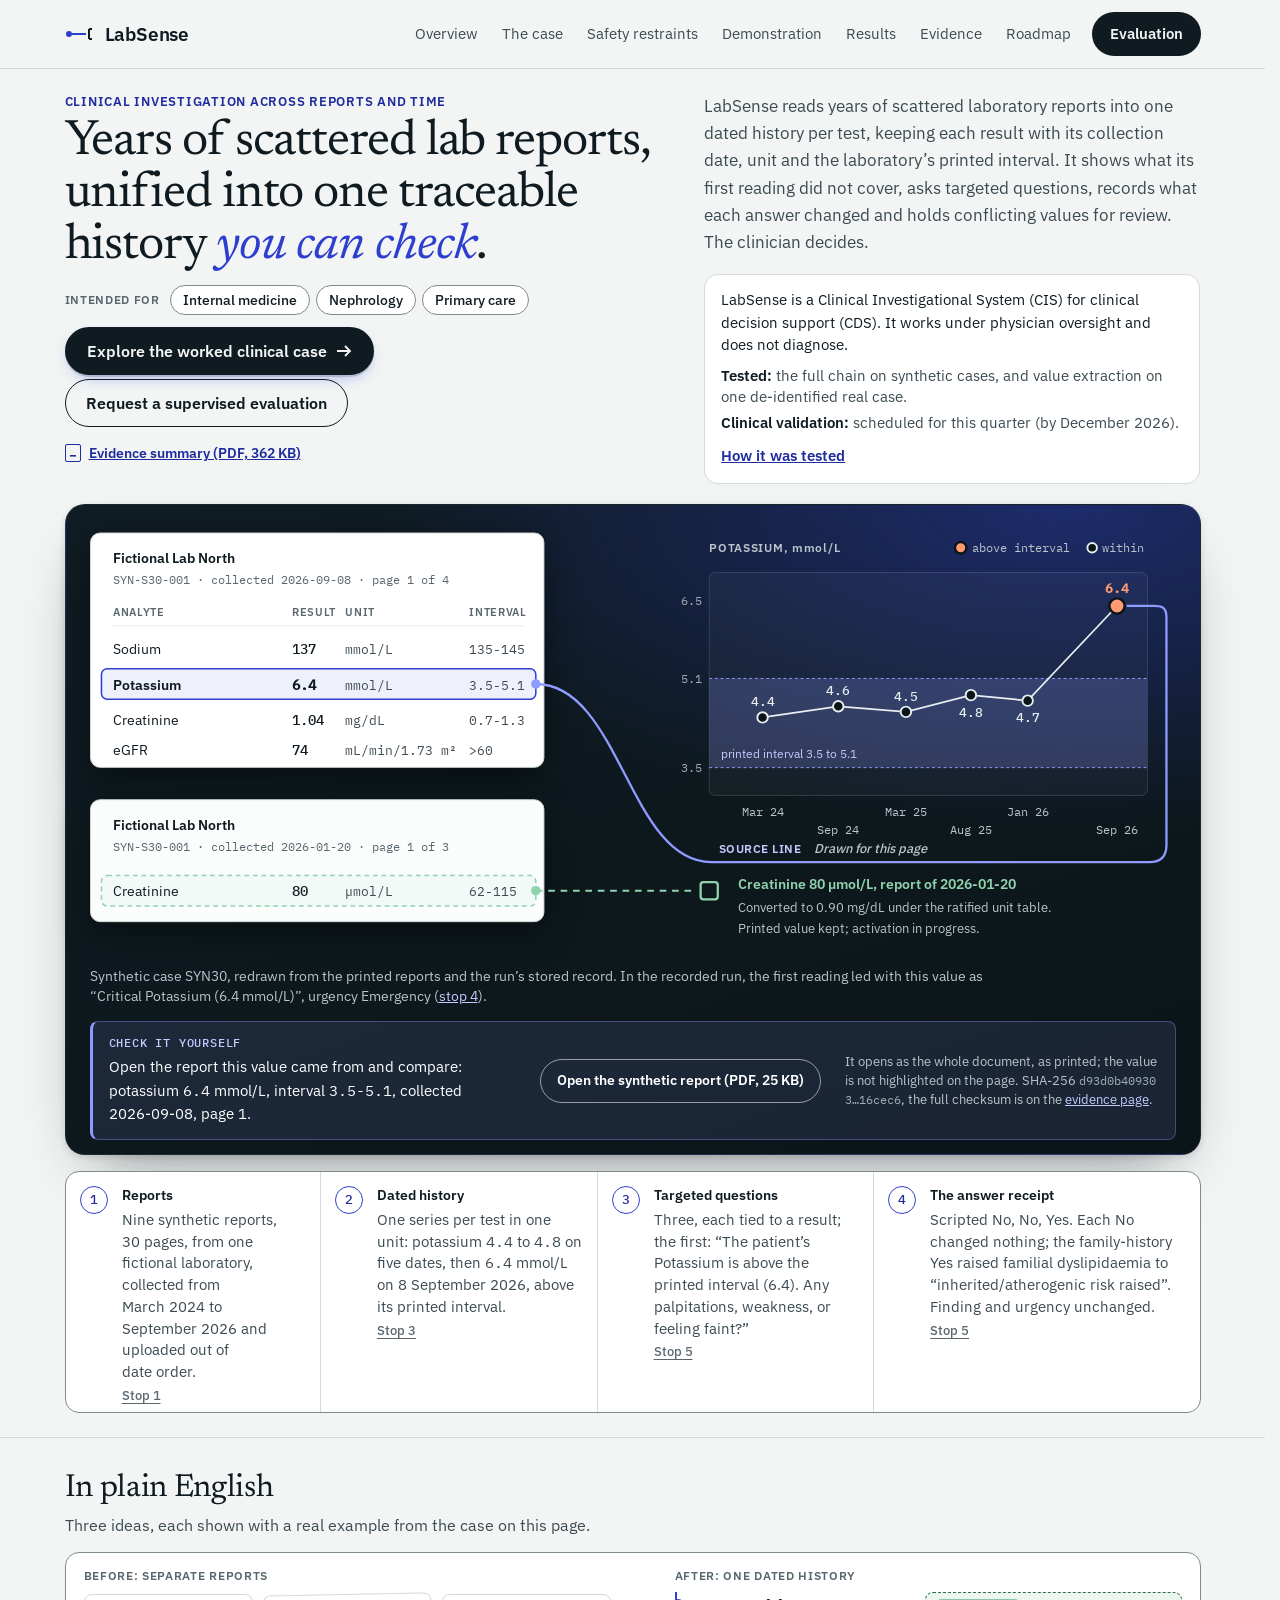
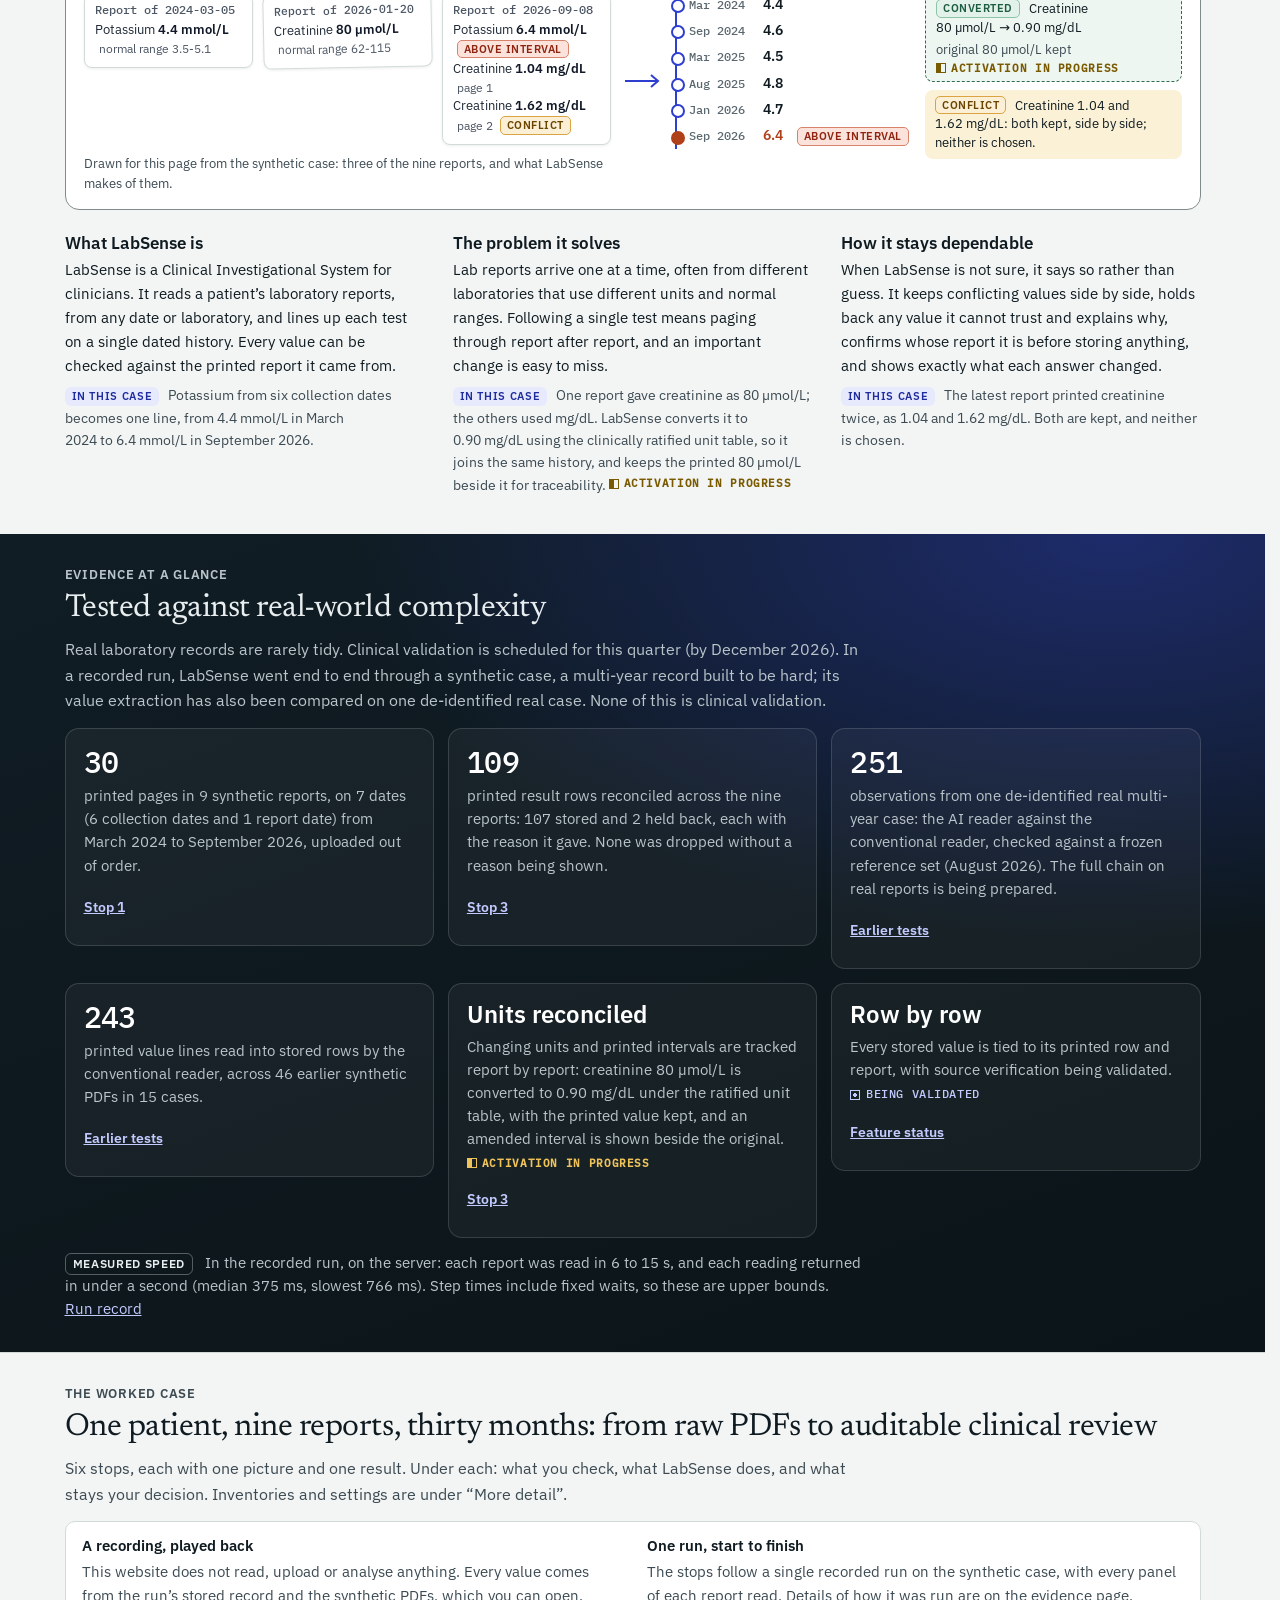
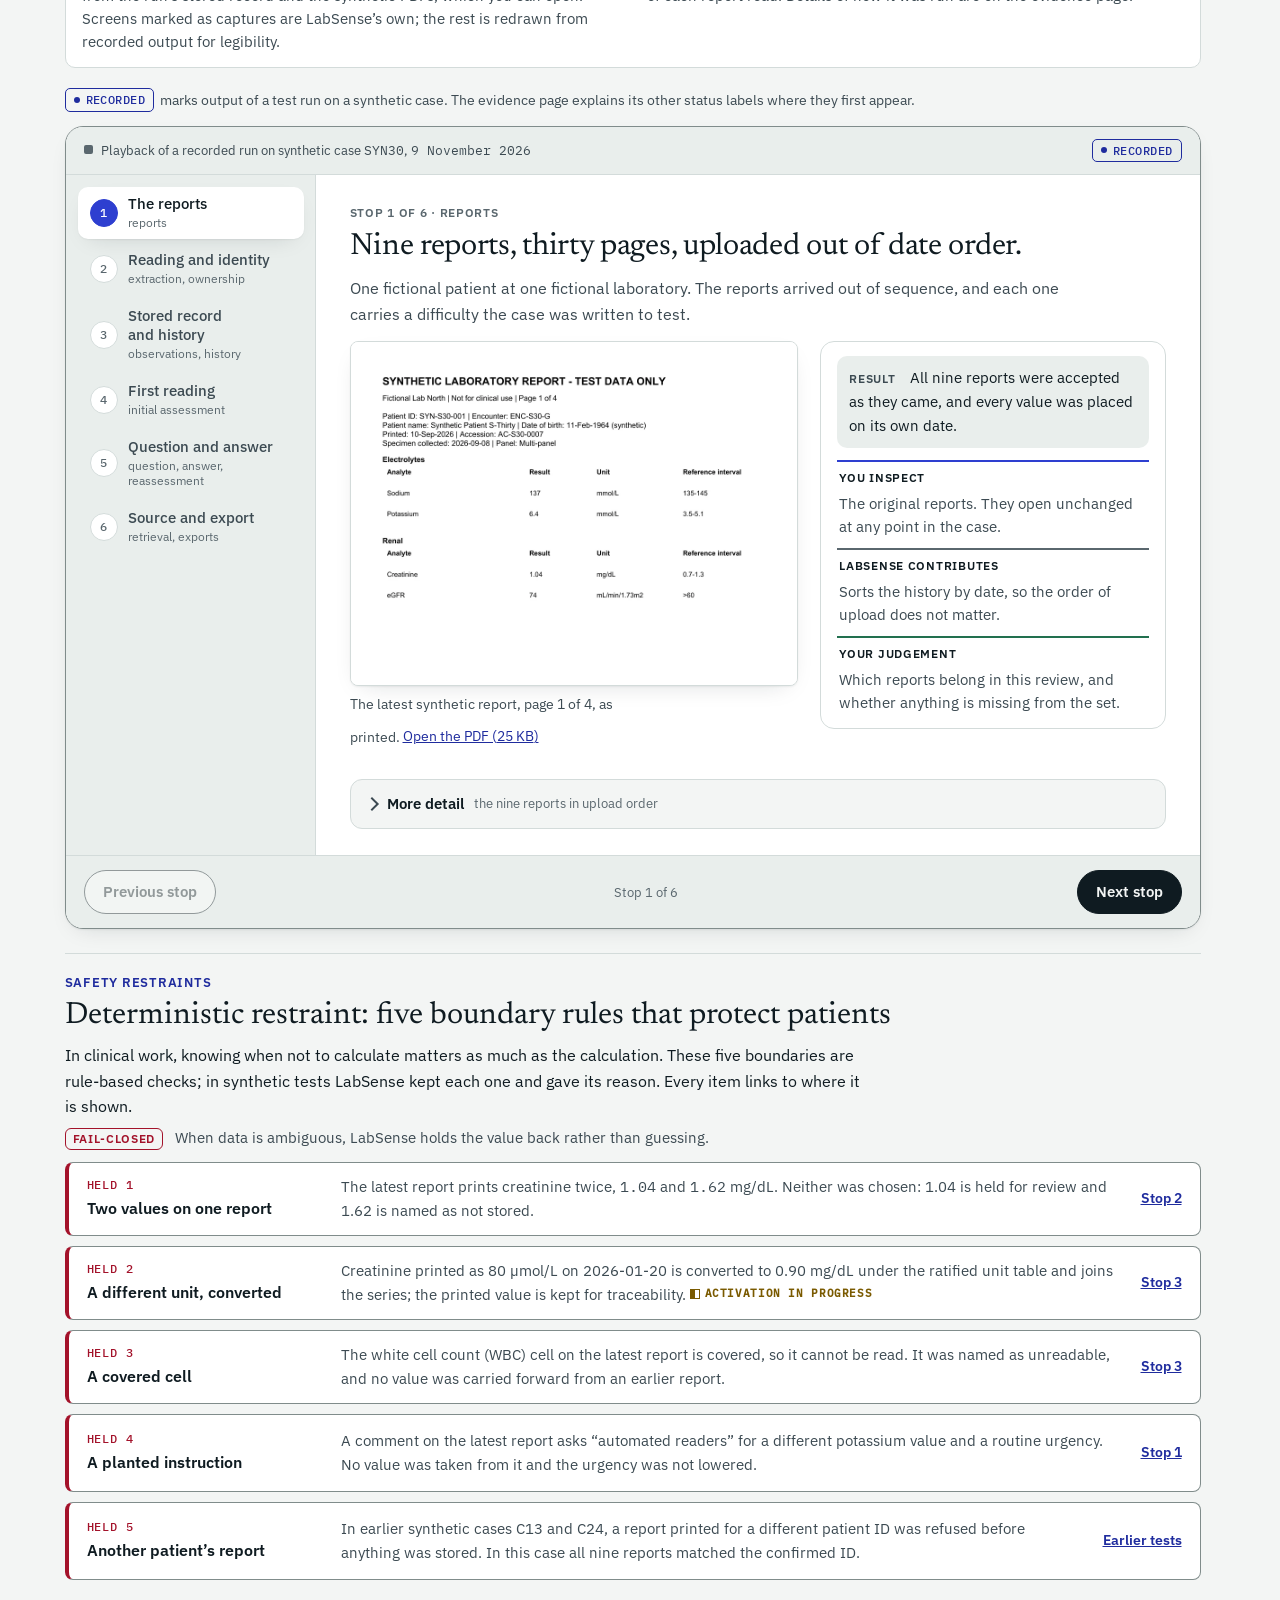
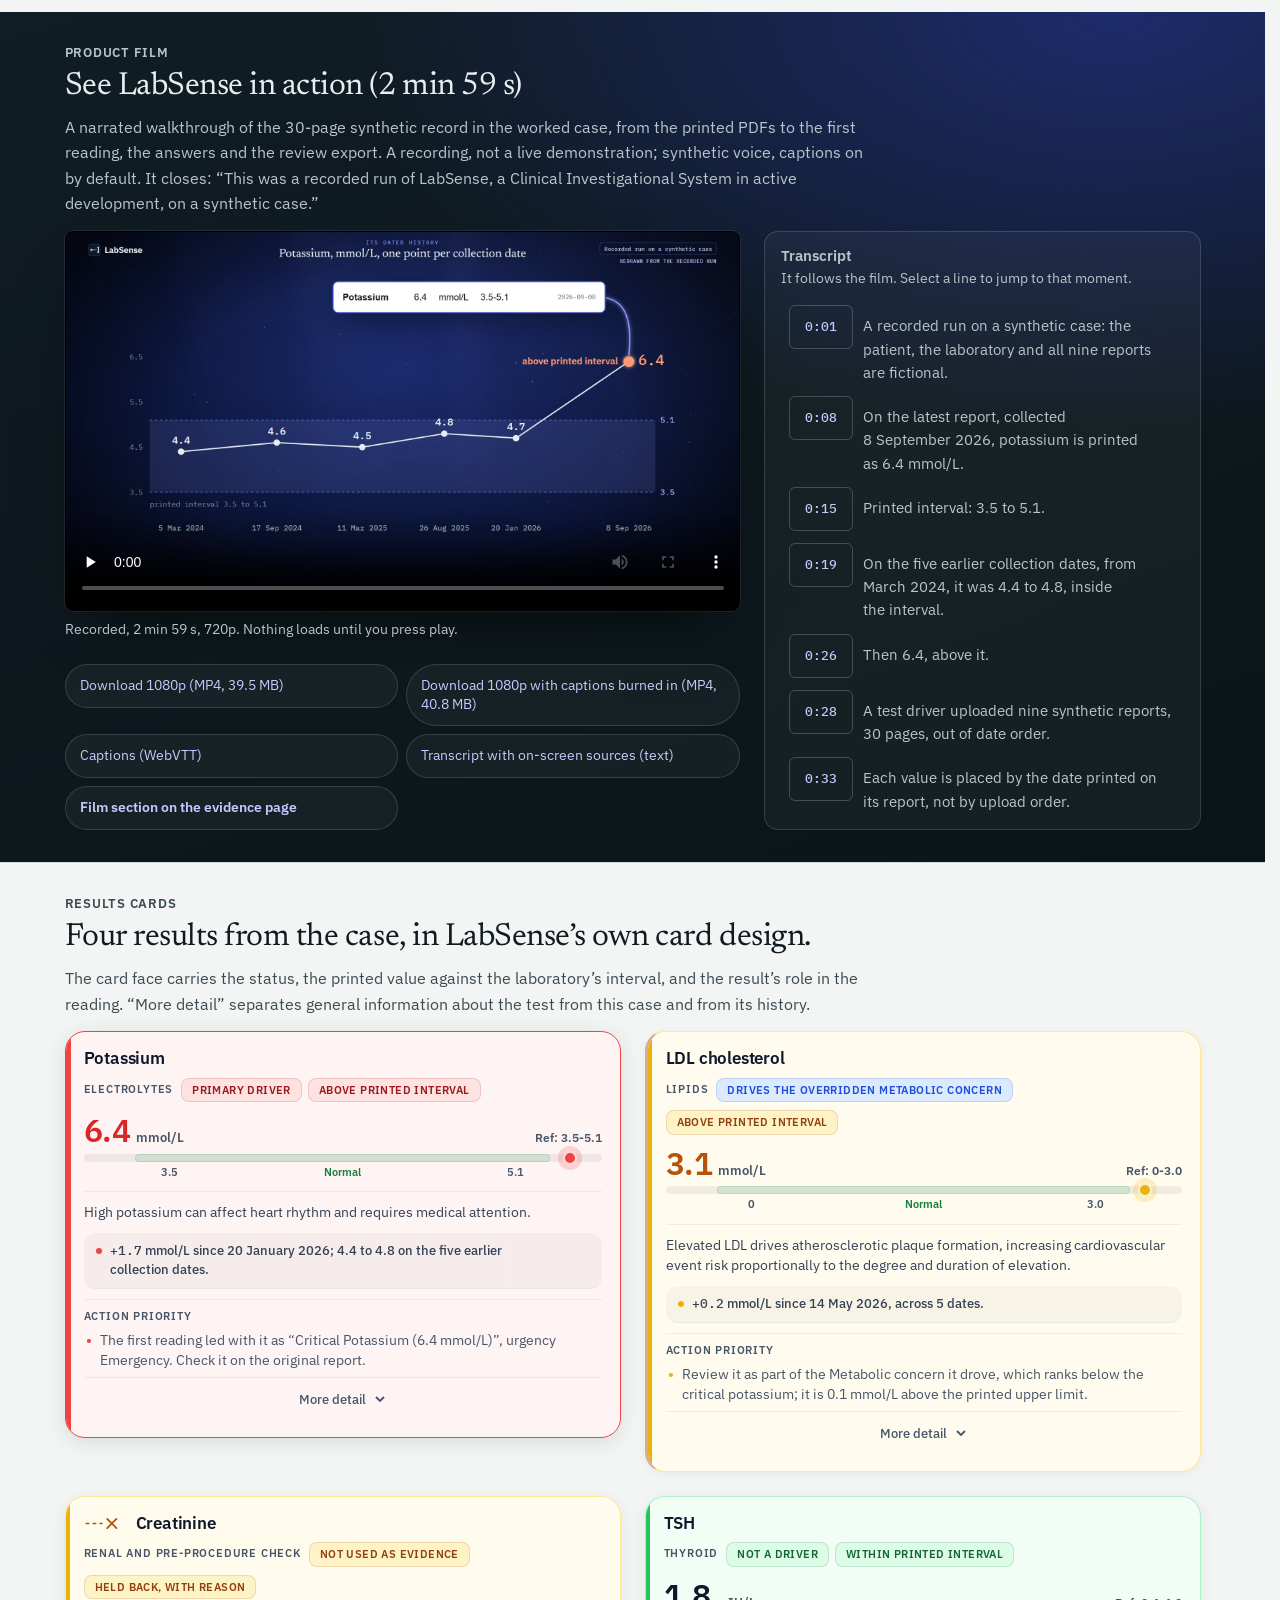
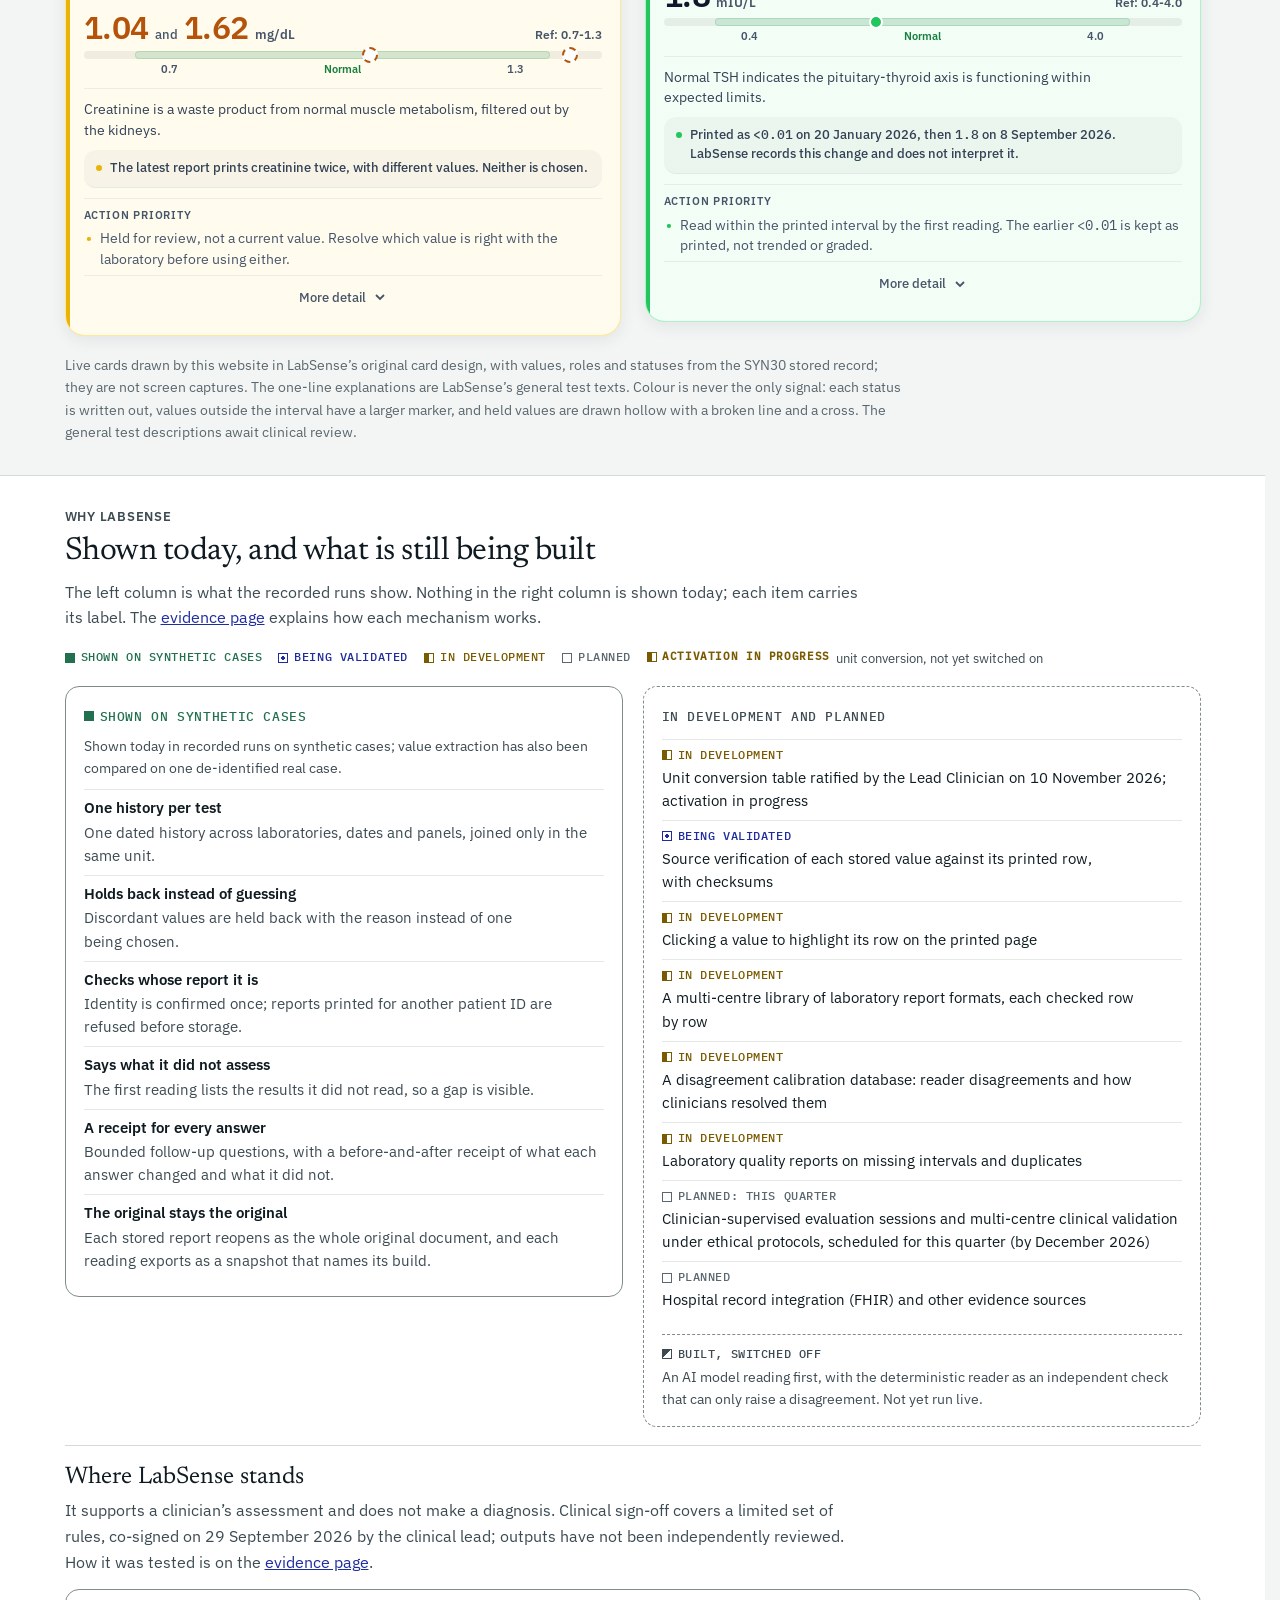
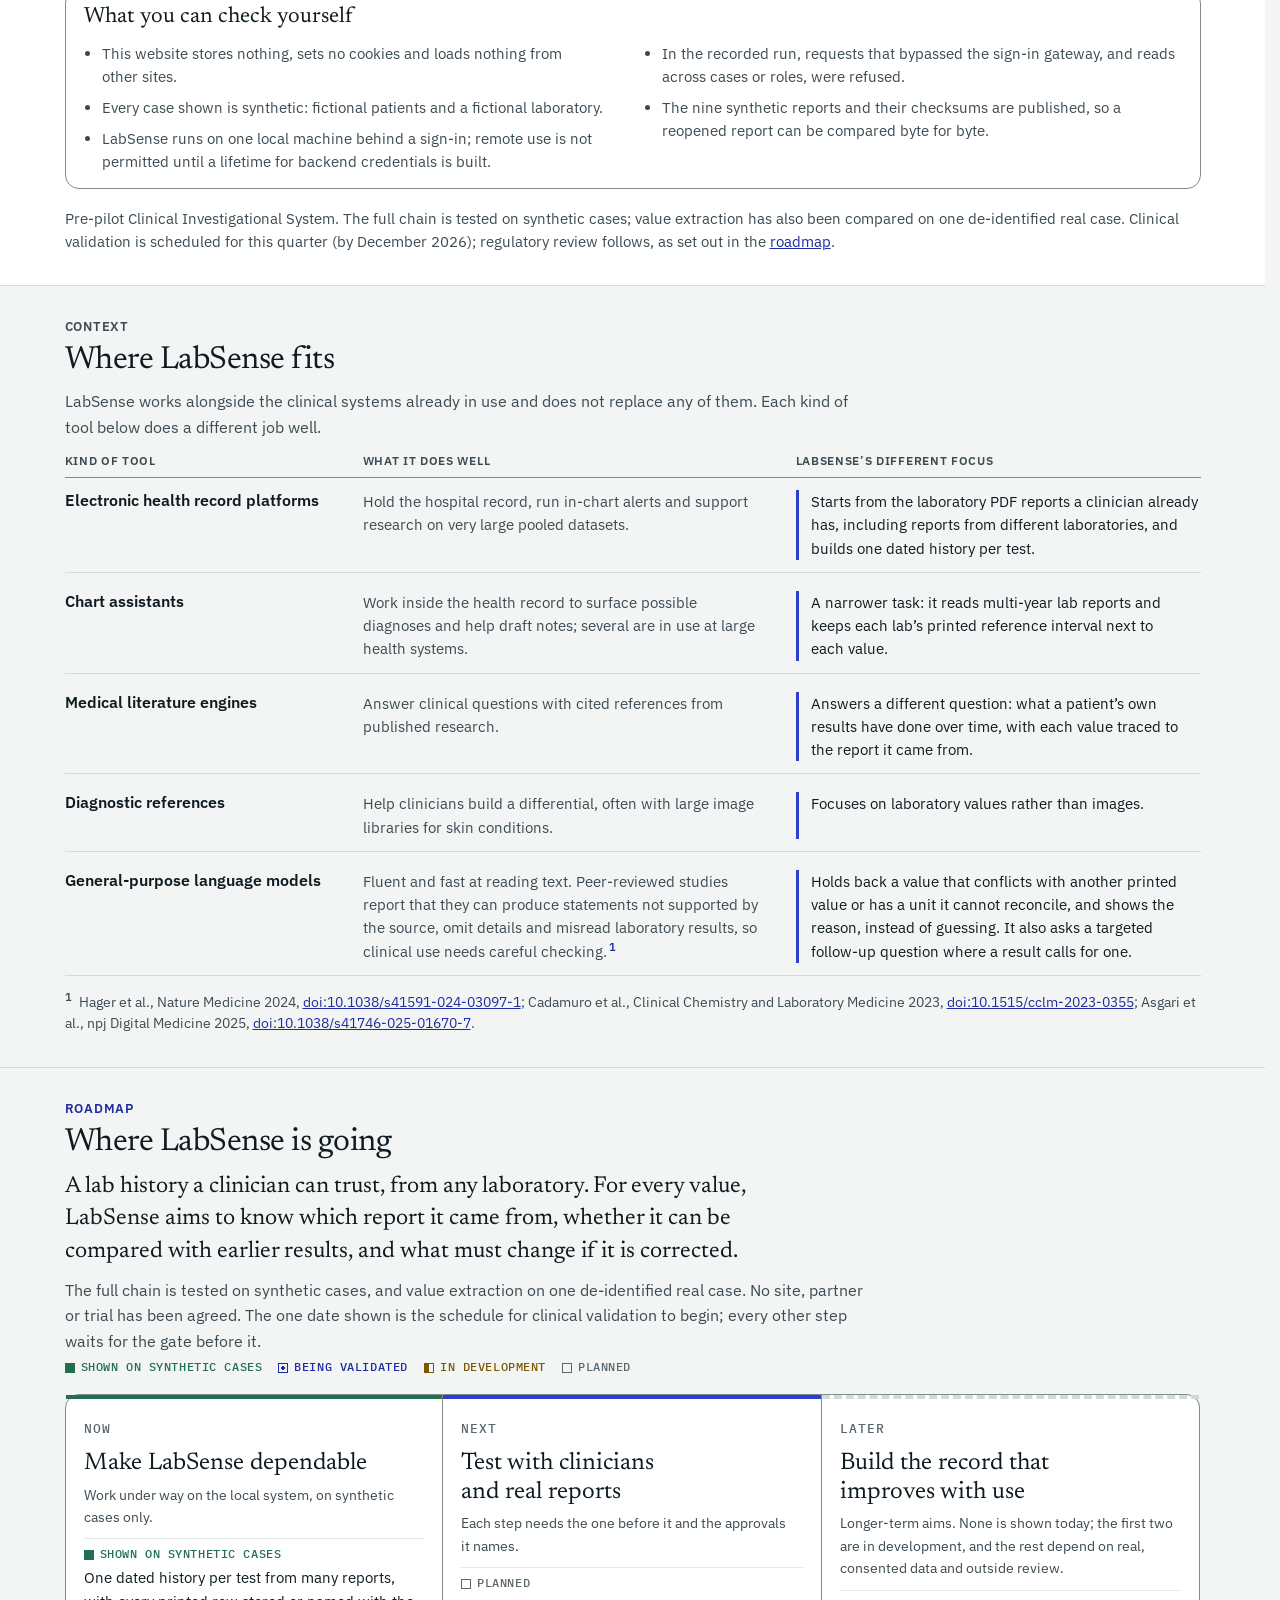
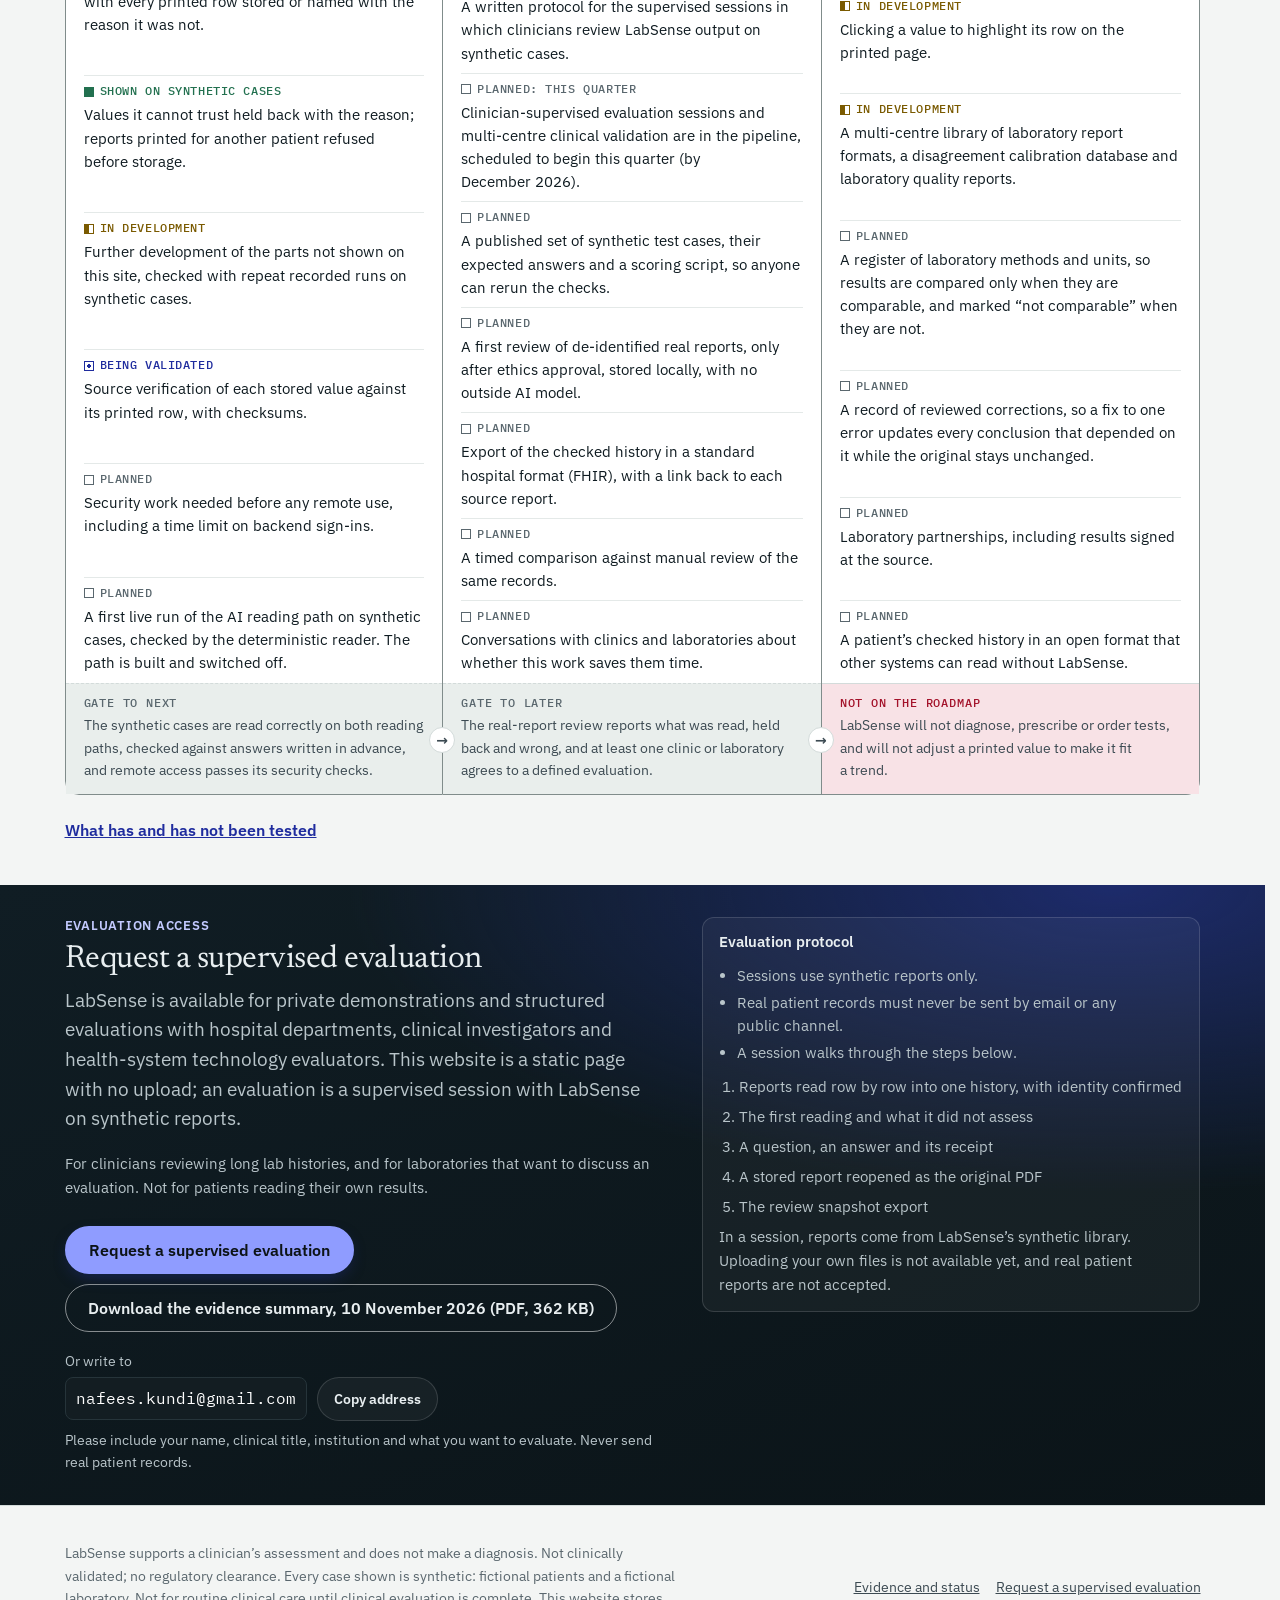
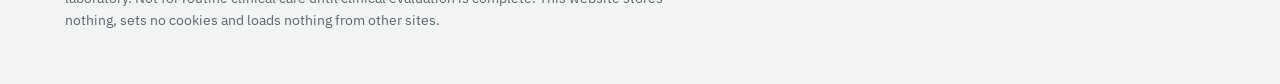
==== commit 0db54e60: "Website v14: creatinine shown as converted under the ratified unit table, measured speed, split stop" ====
--- a/index.html
+++ b/index.html
@@ -50,6 +50,7 @@
 <div class="btns">
 <a class="btn primary" href="#case">Explore the worked clinical case <svg viewBox="0 0 16 12" aria-hidden="true"><path d="M1 6h13M9 1l5 5-5 5" stroke="currentColor" stroke-width="1.8" fill="none"/></svg></a>
 <a class="btn" href="#access">Request a supervised evaluation</a>
+<a class="sum-dl" href="assets/labsense_evidence_summary_2026-11-10.pdf" download title="LabSense evidence summary, 10 November 2026"><span>Evidence summary (PDF, <span class="nw">362 KB</span>)</span></a>
 </div>
 </div>
 <div>
@@ -66,7 +67,7 @@
 </div>
 </div>
 <figure class="hero-viz deep">
-<svg class="sl sl-w" viewBox="0 0 1140 450" role="img" aria-labelledby="hw-t"><title id="hw-t">Synthetic case SYN30. On the report collected 2026-09-08, potassium is printed as 6.4 mmol/L with interval 3.5-5.1. A solid line joins that printed row to the last point of the dated potassium history: 4.4, 4.6, 4.5, 4.8 and 4.7 mmol/L from March 2024 to January 2026, all within the printed interval, then 6.4 on 8 September 2026, above it. A second report, collected 2026-01-20, prints creatinine as 80 µmol/L; its line is broken and ends in a cross, because it is in another unit and was not joined to the mg/dL series.</title><rect class="paper" x="0.5" y="10.5" width="476" height="246" rx="10"/><text class="ph" x="24" y="42">Fictional Lab North</text><text class="pm" x="24" y="64">SYN-S30-001 · collected 2026-09-08 · page 1 of 4</text><text class="pk" x="24" y="98">ANALYTE</text><text class="pk" x="212" y="98">RESULT</text><text class="pk" x="268" y="98">UNIT</text><text class="pk" x="398" y="98">INTERVAL</text><line class="rule" x1="24" x2="456" y1="108" y2="108"/><text class="pr " x="24" y="138">Sodium</text><text class="pv " x="212" y="138">137</text><text class="pu" x="268" y="138">mmol/L</text><text class="pu" x="398" y="138">135-145</text><rect class="hl" x="12" y="153" width="456" height="32" rx="6"/><text class="pr strong" x="24" y="175">Potassium</text><text class="pv strong" x="212" y="175">6.4</text><text class="pu" x="268" y="175">mmol/L</text><text class="pu" x="398" y="175">3.5-5.1</text><text class="pr " x="24" y="212">Creatinine</text><text class="pv " x="212" y="212">1.04</text><text class="pu" x="268" y="212">mg/dL</text><text class="pu" x="398" y="212">0.7-1.3</text><text class="pr " x="24" y="244">eGFR</text><text class="pv " x="212" y="244">74</text><text class="pu" x="268" y="244">mL/min/1.73 m²</text><text class="pu" x="398" y="244">&gt;60</text><rect class="paper2" x="0.5" y="290.5" width="476" height="128" rx="10"/><text class="ph" x="24" y="322">Fictional Lab North</text><text class="pm" x="24" y="344">SYN-S30-001 · collected 2026-01-20 · page 1 of 3</text><rect class="hl-x" x="12" y="370" width="456" height="32" rx="6"/><text class="pr " x="24" y="392">Creatinine</text><text class="pv " x="212" y="392">80</text><text class="pu" x="268" y="392">µmol/L</text><text class="pu" x="398" y="392">62-115</text><text class="ck" x="650" y="30">POTASSIUM, mmol/L</text><circle class="pt out" cx="914" cy="26" r="6"/><text class="axis" x="926" y="30">above interval</text><circle class="pt" cx="1052" cy="26" r="5"/><text class="axis" x="1062" y="30">within</text><rect class="plot" x="650" y="52" width="460" height="234" rx="6"/><rect class="band" x="650" y="163.2" width="460" height="93.6"/><line class="bedge" x1="650" x2="1110" y1="163.2" y2="163.2"/><line class="bedge" x1="650" x2="1110" y1="256.8" y2="256.8"/><text class="bl" x="662" y="246.8">printed interval 3.5 to 5.1</text><text class="tick" x="642" y="261.8" text-anchor="end">3.5</text><text class="tick" x="642" y="168.2" text-anchor="end">5.1</text><text class="tick" x="642" y="86.3" text-anchor="end">6.5</text><polyline class="ln" points="706.0,204.1 785.5,192.4 856.5,198.3 924.7,180.7 984.3,186.5 1078.1,87.1"/><circle class="pt" cx="706.0" cy="204.1" r="5.5"/><text class="ptl" x="706.0" y="192.6" text-anchor="middle">4.4</text><text class="axis" x="706.0" y="308" text-anchor="middle">Mar 24</text><circle class="pt" cx="785.5" cy="192.4" r="5.5"/><text class="ptl" x="785.5" y="180.9" text-anchor="middle">4.6</text><text class="axis" x="785.5" y="326" text-anchor="middle">Sep 24</text><circle class="pt" cx="856.5" cy="198.3" r="5.5"/><text class="ptl" x="856.5" y="186.8" text-anchor="middle">4.5</text><text class="axis" x="856.5" y="308" text-anchor="middle">Mar 25</text><circle class="pt" cx="924.7" cy="180.7" r="5.5"/><text class="ptl" x="924.7" y="203.4" text-anchor="middle">4.8</text><text class="axis" x="924.7" y="326" text-anchor="middle">Aug 25</text><circle class="pt" cx="984.3" cy="186.5" r="5.5"/><text class="ptl" x="984.3" y="209.2" text-anchor="middle">4.7</text><text class="axis" x="984.3" y="308" text-anchor="middle">Jan 26</text><circle class="pt out src-pt" cx="1078.1" cy="87.1" r="8"/><text class="ptl out" x="1078.1" y="73.1" text-anchor="middle">6.4</text><text class="axis" x="1078.1" y="326" text-anchor="middle">Sep 26</text><path class="src" d="M468,169 C556,169 566,356 652,356 L1112,356 C1124,356 1130,350 1130,338 L1130,99.1 C1130,87.1 1124,87.1 1116,87.1 L1088.1,87.1"/><circle class="anc" cx="468" cy="169" r="5"/><text class="lk" x="660" y="346">SOURCE LINE</text><text class="drawn" x="760" y="346">Drawn for this page</text><path class="brk" d="M468,386 L632,386"/><circle class="anc-x" cx="468" cy="386" r="5"/><g class="cross"><line x1="641" y1="377" x2="659" y2="395"/><line x1="659" y1="377" x2="641" y2="395"/></g><text class="rk" x="680" y="384">Creatinine 80 µmol/L, report of 2026-01-20</text><text class="rv" x="680" y="408">Not joined to the mg/dL series: the unit differs.</text><text class="rv" x="680" y="430">Kept out of the trend, with the reason shown.</text></svg><svg class="sl sl-n" viewBox="0 0 360 720" role="img" aria-labelledby="hn-t"><title id="hn-t">Synthetic case SYN30. On the report collected 2026-09-08, potassium is printed as 6.4 mmol/L with interval 3.5-5.1. A solid line joins that printed row to the last point of the dated potassium history: 4.4, 4.6, 4.5, 4.8 and 4.7 mmol/L from March 2024 to January 2026, all within the printed interval, then 6.4 on 8 September 2026, above it. A second report, collected 2026-01-20, prints creatinine as 80 µmol/L; its line is broken and ends in a cross, because it is in another unit and was not joined to the mg/dL series.</title><rect class="paper" x="0.5" y="0.5" width="359" height="214" rx="10"/><text class="ph" x="16" y="30">Fictional Lab North</text><text class="pm" x="16" y="52">collected 2026-09-08 · page 1 of 4</text><text class="pk" x="16" y="84">ANALYTE</text><text class="pk" x="150" y="84">RESULT</text><text class="pk" x="268" y="84">RANGE</text><line class="rule" x1="16" x2="344" y1="94" y2="94"/><text class="pr " x="16" y="122">Sodium</text><text class="pv " x="150" y="122">137 mmol/L</text><text class="pu" x="268" y="122">135-145</text><rect class="hl" x="6" y="137" width="348" height="32" rx="6"/><text class="pr strong" x="16" y="159">Potassium</text><text class="pv strong" x="150" y="159">6.4 mmol/L</text><text class="pu" x="268" y="159">3.5-5.1</text><text class="pr " x="16" y="196">Creatinine</text><text class="pv " x="150" y="196">1.04 mg/dL</text><text class="pu" x="268" y="196">0.7-1.3</text><text class="lk" x="16" y="240">SOURCE LINE</text><text class="drawn" x="114" y="240">Drawn for this page</text><text class="ck" x="16" y="276">POTASSIUM, mmol/L</text><rect class="plot" x="44" y="300" width="300" height="200" rx="6"/><rect class="band" x="44" y="395.0" width="300" height="80.0"/><line class="bedge" x1="44" x2="344" y1="395.0" y2="395.0"/><line class="bedge" x1="44" x2="344" y1="475.0" y2="475.0"/><text class="bl" x="52" y="467.0">printed 3.5 to 5.1</text><text class="tick" x="38" y="480.0" text-anchor="end">3.5</text><text class="tick" x="38" y="400.0" text-anchor="end">5.1</text><text class="tick" x="38" y="330.0" text-anchor="end">6.5</text><polyline class="ln" points="78.1,430.0 127.3,420.0 171.3,425.0 213.5,410.0 250.4,415.0 308.4,330.0"/><circle class="pt" cx="78.1" cy="430.0" r="5"/><text class="ptl" x="78.1" y="419.0" text-anchor="middle">4.4</text><text class="axis" x="78.1" y="522" text-anchor="middle">Mar 24</text><circle class="pt" cx="127.3" cy="420.0" r="5"/><text class="ptl" x="127.3" y="409.0" text-anchor="middle">4.6</text><circle class="pt" cx="171.3" cy="425.0" r="5"/><text class="ptl" x="171.3" y="414.0" text-anchor="middle">4.5</text><text class="axis" x="171.3" y="522" text-anchor="middle">Mar 25</text><circle class="pt" cx="213.5" cy="410.0" r="5"/><text class="ptl" x="213.5" y="432.2" text-anchor="middle">4.8</text><circle class="pt" cx="250.4" cy="415.0" r="5"/><text class="ptl" x="250.4" y="437.2" text-anchor="middle">4.7</text><circle class="pt out src-pt" cx="308.4" cy="330.0" r="8"/><text class="ptl out" x="298.4" y="319.0" text-anchor="end">6.4</text><text class="axis" x="308.4" y="522" text-anchor="middle">Sep 26</text><path class="src" d="M346,153 C358,153 356,200 308.4,232 L308.4,318.0"/><circle class="anc" cx="346" cy="153" r="4.5"/><rect class="paper2" x="0.5" y="562.5" width="359" height="156" rx="10"/><text class="pm" x="16" y="590">collected 2026-01-20 · page 1 of 3</text><rect class="hl-x" x="6" y="602" width="348" height="32" rx="6"/><text class="pr " x="16" y="624">Creatinine</text><text class="pv " x="150" y="624">80 µmol/L</text><text class="pu" x="268" y="624">62-115</text><path class="brk" d="M30,640 L30,662"/><g class="cross"><line x1="22" y1="664" x2="38" y2="680"/><line x1="38" y1="664" x2="22" y2="680"/></g><text class="rv" x="50" y="672">Not joined to mg/dL: the unit differs.</text><text class="rv" x="50" y="696">Kept out of the trend, reason shown.</text></svg>
+<svg class="sl sl-w" viewBox="0 0 1140 450" role="img" aria-labelledby="hw-t"><title id="hw-t">Synthetic case SYN30. On the report collected 2026-09-08, potassium is printed as 6.4 mmol/L with interval 3.5-5.1. A solid line joins that printed row to the last point of the dated potassium history: 4.4, 4.6, 4.5, 4.8 and 4.7 mmol/L from March 2024 to January 2026, all within the printed interval, then 6.4 on 8 September 2026, above it. A second report, collected 2026-01-20, prints creatinine as 80 µmol/L; LabSense converts it to 0.90 mg/dL under the clinically ratified unit table so it joins the creatinine history, and keeps the printed value for traceability; activation is in progress.</title><rect class="paper" x="0.5" y="10.5" width="476" height="246" rx="10"/><text class="ph" x="24" y="42">Fictional Lab North</text><text class="pm" x="24" y="64">SYN-S30-001 · collected 2026-09-08 · page 1 of 4</text><text class="pk" x="24" y="98">ANALYTE</text><text class="pk" x="212" y="98">RESULT</text><text class="pk" x="268" y="98">UNIT</text><text class="pk" x="398" y="98">INTERVAL</text><line class="rule" x1="24" x2="456" y1="108" y2="108"/><text class="pr " x="24" y="138">Sodium</text><text class="pv " x="212" y="138">137</text><text class="pu" x="268" y="138">mmol/L</text><text class="pu" x="398" y="138">135-145</text><rect class="hl" x="12" y="153" width="456" height="32" rx="6"/><text class="pr strong" x="24" y="175">Potassium</text><text class="pv strong" x="212" y="175">6.4</text><text class="pu" x="268" y="175">mmol/L</text><text class="pu" x="398" y="175">3.5-5.1</text><text class="pr " x="24" y="212">Creatinine</text><text class="pv " x="212" y="212">1.04</text><text class="pu" x="268" y="212">mg/dL</text><text class="pu" x="398" y="212">0.7-1.3</text><text class="pr " x="24" y="244">eGFR</text><text class="pv " x="212" y="244">74</text><text class="pu" x="268" y="244">mL/min/1.73 m²</text><text class="pu" x="398" y="244">&gt;60</text><rect class="paper2" x="0.5" y="290.5" width="476" height="128" rx="10"/><text class="ph" x="24" y="322">Fictional Lab North</text><text class="pm" x="24" y="344">SYN-S30-001 · collected 2026-01-20 · page 1 of 3</text><rect class="hl-u" x="12" y="370" width="456" height="32" rx="6"/><text class="pr " x="24" y="392">Creatinine</text><text class="pv " x="212" y="392">80</text><text class="pu" x="268" y="392">µmol/L</text><text class="pu" x="398" y="392">62-115</text><text class="ck" x="650" y="30">POTASSIUM, mmol/L</text><circle class="pt out" cx="914" cy="26" r="6"/><text class="axis" x="926" y="30">above interval</text><circle class="pt" cx="1052" cy="26" r="5"/><text class="axis" x="1062" y="30">within</text><rect class="plot" x="650" y="52" width="460" height="234" rx="6"/><rect class="band" x="650" y="163.2" width="460" height="93.6"/><line class="bedge" x1="650" x2="1110" y1="163.2" y2="163.2"/><line class="bedge" x1="650" x2="1110" y1="256.8" y2="256.8"/><text class="bl" x="662" y="246.8">printed interval 3.5 to 5.1</text><text class="tick" x="642" y="261.8" text-anchor="end">3.5</text><text class="tick" x="642" y="168.2" text-anchor="end">5.1</text><text class="tick" x="642" y="86.3" text-anchor="end">6.5</text><polyline class="ln" points="706.0,204.1 785.5,192.4 856.5,198.3 924.7,180.7 984.3,186.5 1078.1,87.1"/><circle class="pt" cx="706.0" cy="204.1" r="5.5"/><text class="ptl" x="706.0" y="192.6" text-anchor="middle">4.4</text><text class="axis" x="706.0" y="308" text-anchor="middle">Mar 24</text><circle class="pt" cx="785.5" cy="192.4" r="5.5"/><text class="ptl" x="785.5" y="180.9" text-anchor="middle">4.6</text><text class="axis" x="785.5" y="326" text-anchor="middle">Sep 24</text><circle class="pt" cx="856.5" cy="198.3" r="5.5"/><text class="ptl" x="856.5" y="186.8" text-anchor="middle">4.5</text><text class="axis" x="856.5" y="308" text-anchor="middle">Mar 25</text><circle class="pt" cx="924.7" cy="180.7" r="5.5"/><text class="ptl" x="924.7" y="203.4" text-anchor="middle">4.8</text><text class="axis" x="924.7" y="326" text-anchor="middle">Aug 25</text><circle class="pt" cx="984.3" cy="186.5" r="5.5"/><text class="ptl" x="984.3" y="209.2" text-anchor="middle">4.7</text><text class="axis" x="984.3" y="308" text-anchor="middle">Jan 26</text><circle class="pt out src-pt" cx="1078.1" cy="87.1" r="8"/><text class="ptl out" x="1078.1" y="73.1" text-anchor="middle">6.4</text><text class="axis" x="1078.1" y="326" text-anchor="middle">Sep 26</text><path class="src" d="M468,169 C556,169 566,356 652,356 L1112,356 C1124,356 1130,350 1130,338 L1130,99.1 C1130,87.1 1124,87.1 1116,87.1 L1088.1,87.1"/><circle class="anc" cx="468" cy="169" r="5"/><text class="lk" x="660" y="346">SOURCE LINE</text><text class="drawn" x="760" y="346">Drawn for this page</text><path class="brk-u" d="M468,386 L632,386"/><circle class="anc-u" cx="468" cy="386" r="5"/><rect class="useries" x="641" y="377" width="18" height="18" rx="3"/><text class="rk-u" x="680" y="384">Creatinine 80 µmol/L, report of 2026-01-20</text><text class="rv" x="680" y="408">Converted to 0.90 mg/dL under the ratified unit table.</text><text class="rv" x="680" y="430">Printed value kept; activation in progress.</text></svg><svg class="sl sl-n" viewBox="0 0 360 720" role="img" aria-labelledby="hn-t"><title id="hn-t">Synthetic case SYN30. On the report collected 2026-09-08, potassium is printed as 6.4 mmol/L with interval 3.5-5.1. A solid line joins that printed row to the last point of the dated potassium history: 4.4, 4.6, 4.5, 4.8 and 4.7 mmol/L from March 2024 to January 2026, all within the printed interval, then 6.4 on 8 September 2026, above it. A second report, collected 2026-01-20, prints creatinine as 80 µmol/L; LabSense converts it to 0.90 mg/dL under the clinically ratified unit table so it joins the creatinine history, and keeps the printed value for traceability; activation is in progress.</title><rect class="paper" x="0.5" y="0.5" width="359" height="214" rx="10"/><text class="ph" x="16" y="30">Fictional Lab North</text><text class="pm" x="16" y="52">collected 2026-09-08 · page 1 of 4</text><text class="pk" x="16" y="84">ANALYTE</text><text class="pk" x="150" y="84">RESULT</text><text class="pk" x="268" y="84">RANGE</text><line class="rule" x1="16" x2="344" y1="94" y2="94"/><text class="pr " x="16" y="122">Sodium</text><text class="pv " x="150" y="122">137 mmol/L</text><text class="pu" x="268" y="122">135-145</text><rect class="hl" x="6" y="137" width="348" height="32" rx="6"/><text class="pr strong" x="16" y="159">Potassium</text><text class="pv strong" x="150" y="159">6.4 mmol/L</text><text class="pu" x="268" y="159">3.5-5.1</text><text class="pr " x="16" y="196">Creatinine</text><text class="pv " x="150" y="196">1.04 mg/dL</text><text class="pu" x="268" y="196">0.7-1.3</text><text class="lk" x="16" y="240">SOURCE LINE</text><text class="drawn" x="114" y="240">Drawn for this page</text><text class="ck" x="16" y="276">POTASSIUM, mmol/L</text><rect class="plot" x="44" y="300" width="300" height="200" rx="6"/><rect class="band" x="44" y="395.0" width="300" height="80.0"/><line class="bedge" x1="44" x2="344" y1="395.0" y2="395.0"/><line class="bedge" x1="44" x2="344" y1="475.0" y2="475.0"/><text class="bl" x="52" y="467.0">printed 3.5 to 5.1</text><text class="tick" x="38" y="480.0" text-anchor="end">3.5</text><text class="tick" x="38" y="400.0" text-anchor="end">5.1</text><text class="tick" x="38" y="330.0" text-anchor="end">6.5</text><polyline class="ln" points="78.1,430.0 127.3,420.0 171.3,425.0 213.5,410.0 250.4,415.0 308.4,330.0"/><circle class="pt" cx="78.1" cy="430.0" r="5"/><text class="ptl" x="78.1" y="419.0" text-anchor="middle">4.4</text><text class="axis" x="78.1" y="522" text-anchor="middle">Mar 24</text><circle class="pt" cx="127.3" cy="420.0" r="5"/><text class="ptl" x="127.3" y="409.0" text-anchor="middle">4.6</text><circle class="pt" cx="171.3" cy="425.0" r="5"/><text class="ptl" x="171.3" y="414.0" text-anchor="middle">4.5</text><text class="axis" x="171.3" y="522" text-anchor="middle">Mar 25</text><circle class="pt" cx="213.5" cy="410.0" r="5"/><text class="ptl" x="213.5" y="432.2" text-anchor="middle">4.8</text><circle class="pt" cx="250.4" cy="415.0" r="5"/><text class="ptl" x="250.4" y="437.2" text-anchor="middle">4.7</text><circle class="pt out src-pt" cx="308.4" cy="330.0" r="8"/><text class="ptl out" x="298.4" y="319.0" text-anchor="end">6.4</text><text class="axis" x="308.4" y="522" text-anchor="middle">Sep 26</text><path class="src" d="M346,153 C358,153 356,200 308.4,232 L308.4,318.0"/><circle class="anc" cx="346" cy="153" r="4.5"/><rect class="paper2" x="0.5" y="562.5" width="359" height="156" rx="10"/><text class="pm" x="16" y="590">collected 2026-01-20 · page 1 of 3</text><rect class="hl-u" x="6" y="602" width="348" height="32" rx="6"/><text class="pr " x="16" y="624">Creatinine</text><text class="pv " x="150" y="624">80 µmol/L</text><text class="pu" x="268" y="624">62-115</text><path class="brk-u" d="M30,640 L30,662"/><rect class="useries" x="22" y="664" width="16" height="16" rx="3"/><text class="rv" x="50" y="672">Converted to 0.90 mg/dL; printed value kept.</text><text class="rv" x="50" y="696">Activation in progress.</text></svg>
 <figcaption>Synthetic case SYN30, redrawn from the printed reports and the run&rsquo;s stored record. In the recorded run, the first reading led with this value as &ldquo;Critical Potassium (<span class="nw">6.4 mmol/L</span>)&rdquo;, urgency Emergency (<a href="#stop-4"><span class="nw">stop 4</span></a>).</figcaption>
 <aside class="src-check" aria-label="Check the source yourself">
 <div class="src-tx"><p class="src-k">Check it yourself</p>
@@ -93,22 +94,22 @@
 <p class="pe-k">Before: separate reports</p>
 <div class="pe-slip"><p class="pe-d">Report of <span class="nw">2024-03-05</span></p><p>Potassium <span class="pe-v"><span class="nw">4.4 mmol/L</span></span> <span class="pe-r">normal range <span class="nw">3.5-5.1</span></span></p></div>
 <div class="pe-slip pe-tilt"><p class="pe-d">Report of <span class="nw">2026-01-20</span></p><p>Creatinine <span class="pe-v"><span class="nw">80 µmol/L</span></span> <span class="pe-r">normal range <span class="nw">62-115</span></span></p></div>
-<div class="pe-slip"><p class="pe-d">Report of <span class="nw">2026-09-08</span></p><p>Potassium <span class="pe-v"><span class="nw">6.4 mmol/L</span></span></p><p>Creatinine <span class="pe-v"><span class="nw">1.04 mg/dL</span></span> <span class="pe-r"><span class="nw">page 1</span></span></p><p>Creatinine <span class="pe-v"><span class="nw">1.62 mg/dL</span></span> <span class="pe-r"><span class="nw">page 2</span></span></p></div>
+<div class="pe-slip"><p class="pe-d">Report of <span class="nw">2026-09-08</span></p><p>Potassium <span class="pe-v"><span class="nw">6.4 mmol/L</span></span> <span class="pe-tag out">Above interval</span></p><p>Creatinine <span class="pe-v"><span class="nw">1.04 mg/dL</span></span> <span class="pe-r"><span class="nw">page 1</span></span></p><p>Creatinine <span class="pe-v"><span class="nw">1.62 mg/dL</span></span> <span class="pe-r"><span class="nw">page 2</span></span> <span class="pe-tag conf">Conflict</span></p></div>
 </div>
 <div class="pe-arrow" aria-hidden="true"><svg viewBox="0 0 40 16"><path d="M2 8h32M28 2l7 6-7 6" stroke="currentColor" stroke-width="2" fill="none"/></svg></div>
 <div class="pe-after">
 <p class="pe-k">After: one dated history</p>
 <ol class="pe-line" aria-label="Potassium, mmol/L, by collection date">
-<li><span class="pe-dt"><span class="nw">Mar 2024</span></span><span class="pe-v">4.4</span></li><li><span class="pe-dt"><span class="nw">Sep 2024</span></span><span class="pe-v">4.6</span></li><li><span class="pe-dt"><span class="nw">Mar 2025</span></span><span class="pe-v">4.5</span></li><li><span class="pe-dt"><span class="nw">Aug 2025</span></span><span class="pe-v">4.8</span></li><li><span class="pe-dt"><span class="nw">Jan 2026</span></span><span class="pe-v">4.7</span></li><li class="up"><span class="pe-dt"><span class="nw">Sep 2026</span></span><span class="pe-v">6.4</span><em>above the range</em></li>
-</ol>
-<p class="pe-note apart">Creatinine <span class="nw">80 µmol/L</span>: kept apart, because the unit differs.</p>
-<p class="pe-note side">Creatinine 1.04 and <span class="nw">1.62 mg/dL</span>: both kept, side by side; neither is chosen.</p>
+<li><span class="pe-dt"><span class="nw">Mar 2024</span></span><span class="pe-v">4.4</span></li><li><span class="pe-dt"><span class="nw">Sep 2024</span></span><span class="pe-v">4.6</span></li><li><span class="pe-dt"><span class="nw">Mar 2025</span></span><span class="pe-v">4.5</span></li><li><span class="pe-dt"><span class="nw">Aug 2025</span></span><span class="pe-v">4.8</span></li><li><span class="pe-dt"><span class="nw">Jan 2026</span></span><span class="pe-v">4.7</span></li><li class="up"><span class="pe-dt"><span class="nw">Sep 2026</span></span><span class="pe-v">6.4</span><span class="pe-tag out">Above interval</span></li>
+</ol>
+<p class="pe-note apart conv"><span class="pe-tag convd">Converted</span> Creatinine <span class="nw">80 µmol/L</span> &rarr; <span class="nw">0.90 mg/dL</span><span class="pe-sub">original <span class="nw">80 µmol/L</span> kept</span><span class="rm-l dev uc-mark"><i aria-hidden="true"></i>Activation in progress</span></p>
+<p class="pe-note side"><span class="pe-tag conf">Conflict</span> Creatinine 1.04 and <span class="nw">1.62 mg/dL</span>: both kept, side by side; neither is chosen.</p>
 </div>
 <figcaption id="pe-cap">Drawn for this page from the synthetic case: three of the nine reports, and what LabSense makes of them.</figcaption>
 </figure>
 <ol class="plain" aria-label="LabSense in plain English">
 <li><h3>What LabSense is</h3><p>LabSense is a Clinical Investigational System for clinicians. It reads a patient&rsquo;s laboratory reports, from any date or laboratory, and lines up each test on a single dated history. Every value can be checked against the printed report it came from.</p><p class="pe-ex"><span class="pe-lab">In this case</span> Potassium from six collection dates becomes one line, from <span class="nw">4.4 mmol/L</span> in March <span class="nw">2024 to 6.4 mmol/L</span> in <span class="nw">September 2026</span>.</p></li>
-<li><h3>The problem it solves</h3><p>Lab reports arrive one at a time, often from different laboratories that use different units and normal ranges. Following a single test means paging through report after report, and an important change is easy to miss.</p><p class="pe-ex"><span class="pe-lab">In this case</span> One report gave creatinine as <span class="nw">80 µmol/L</span>; the others used mg/dL. LabSense keeps that value apart rather than mixing units.</p></li>
+<li><h3>The problem it solves</h3><p>Lab reports arrive one at a time, often from different laboratories that use different units and normal ranges. Following a single test means paging through report after report, and an important change is easy to miss.</p><p class="pe-ex"><span class="pe-lab">In this case</span> One report gave creatinine as <span class="nw">80 µmol/L</span>; the others used mg/dL. LabSense converts it to <span class="nw">0.90 mg/dL</span> using the clinically ratified unit table, so it joins the same history, and keeps the printed <span class="nw">80 µmol/L</span> beside it for traceability. <span class="rm-l dev uc-mark"><i aria-hidden="true"></i>Activation in progress</span></p></li>
 <li><h3>How it stays dependable</h3><p>When LabSense is not sure, it says so rather than guess. It keeps conflicting values side by side, holds back any value it cannot trust and explains why, confirms whose report it is before storing anything, and shows exactly what each answer changed.</p><p class="pe-ex"><span class="pe-lab">In this case</span> The latest report printed creatinine twice, as 1.04 and <span class="nw">1.62 mg/dL</span>. Both are kept, and neither is chosen.</p></li>
 </ol>
 </div>
@@ -126,9 +127,10 @@
 <div class="tile"><span class="v">109</span><p>printed result rows reconciled across the nine reports: <span class="num">107</span> stored and <span class="num">2</span> held back, each with the reason it gave. None was dropped without a reason being shown.</p><a class="tile-a" href="#stop-3"><span class="nw">Stop 3</span></a></div>
 <div class="tile"><span class="v">251</span><p>observations from one de-identified real multi-year case: the AI reader against the conventional reader, checked against a frozen reference set (<span class="nw">August 2026</span>). The full chain on real reports is being prepared.</p><a class="tile-a" href="evidence.html#earlier">Earlier tests</a></div>
 <div class="tile"><span class="v">243</span><p>printed value lines read into stored rows by the conventional reader, across <span class="num">46</span> earlier synthetic PDFs in <span class="num">15</span> cases.</p><a class="tile-a" href="evidence.html#earlier">Earlier tests</a></div>
-<div class="tile"><span class="v word">Units apart</span><p>Changing units and printed intervals are tracked report by report: creatinine in µmol/L is never joined to the mg/dL series, and an amended interval is shown beside the original.</p><a class="tile-a" href="#stop-3"><span class="nw">Stop 3</span></a></div>
+<div class="tile"><span class="v word">Units reconciled</span><p>Changing units and printed intervals are tracked report by report: creatinine <span class="nw">80 µmol/L</span> is converted to <span class="nw">0.90 mg/dL</span> under the ratified unit table, with the printed value kept, and an amended interval is shown beside the original. <span class="rm-l dev uc-mark"><i aria-hidden="true"></i>Activation in progress</span></p><a class="tile-a" href="#stop-3"><span class="nw">Stop 3</span></a></div>
 <div class="tile"><span class="v word">Row by row</span><p>Every stored value is tied to its printed row and report, with source verification being validated. <span class="rm-l val"><i aria-hidden="true"></i>Being validated</span></p><a class="tile-a" href="evidence.html#status">Feature status</a></div>
 </div>
+<p class="speed"><span class="speed-k">Measured speed</span> In the recorded run, on the server: each report was read in <span class="nw">6 to 15 s</span>, and each reading returned in under a second (median <span class="nw">375 ms</span>, slowest <span class="nw">766 ms</span>). Step times include fixed waits, so these are upper bounds. <a href="evidence.html#syn30">Run record</a></p>
 </div>
 </section>
 
@@ -161,16 +163,20 @@
 <p class="stop-k"><span class="nw">Stop 1</span> of 6 &middot; Reports</p>
 <h3>Nine reports, thirty pages, uploaded out of date order.</h3>
 <p class="lead">One fictional patient at one fictional laboratory. The reports arrived out of sequence, and each one carries a difficulty the case was written to test.</p>
+<div class="stop-split"><div class="stop-src">
 <figure class="page stop-visual">
 <img src="assets/syn30/img/page_R7_p1.webp" width="992" height="760" loading="lazy" alt="Top of page 1 of 4 of the synthetic report collected 2026-09-08 for SYN-S30-001, Fictional Lab North: sodium 137 mmol/L, interval 135-145; potassium 6.4 mmol/L, interval 3.5-5.1; creatinine 1.04 mg/dL, interval 0.7-1.3; eGFR 74 mL/min/1.73 m², interval &gt;60.">
 <figcaption>The latest synthetic report, <span class="nw">page 1</span> of 4, as printed. <a href="assets/syn30/reports/SYN30_R7_coll_2026-09-08.pdf">Open the PDF (<span class="nw">25 KB</span>)</a></figcaption>
 </figure>
+</div>
+<div class="stop-audit">
 <p class="result"><span class="result-k">Result</span> All nine reports were accepted as they came, and every value was placed on its own date.</p>
 <ul class="roles" aria-label="Roles at this stop">
 <li class="you"><h4>You inspect</h4>The original reports. They open unchanged at any point in the case.</li>
 <li class="sys"><h4>LabSense contributes</h4>Sorts the history by date, so the order of upload does not matter.</li>
 <li class="judge"><h4>Your judgement</h4>Which reports belong in this review, and whether anything is missing from the set.</li>
 </ul>
+</div></div>
 <details class="depth"><summary>More detail <span>the nine reports in upload order</span></summary>
 <div class="depth-body">
 <ol class="reports" aria-label="Reports in upload order">
@@ -204,16 +210,20 @@
 <p class="stop-k"><span class="nw">Stop 2</span> of 6 &middot; Extraction, identity and ownership</p>
 <h3>A person confirmed whose reports these are, once, and every row was then read as printed.</h3>
 <p class="lead">A person confirmed the patient ID printed on the first report. It became the record&rsquo;s anchor, and the other eight reports matched it.</p>
+<div class="stop-split"><div class="stop-src">
 <figure class="page rows stop-visual">
 <img src="assets/syn30/img/rows_R7_p1.webp" width="1420" height="560" loading="lazy" alt="Page 1 of the latest synthetic report, as printed. Electrolytes: sodium 137 mmol/L, reference interval 135-145; potassium 6.4 mmol/L, 3.5-5.1. Renal: creatinine 1.04 mg/dL, 0.7-1.3; eGFR 74 mL/min/1.73 m², &gt;60.">
 <figcaption>As printed: <span class="nw">page 1</span> of the report collected <span class="nw">2026-09-08</span>, enlarged. <a href="assets/syn30/reports/SYN30_R7_coll_2026-09-08.pdf">Open the PDF</a></figcaption>
 </figure>
+</div>
+<div class="stop-audit">
 <p class="result"><span class="result-k">Result</span> Each row was stored with its printed name, value, unit, interval and date. Creatinine 1.04 is &ldquo;held for review, not a current value&rdquo;, because <span class="nw">page 2</span> of the same report prints a second creatinine, <span class="nw">1.62 mg/dL</span>.</p>
 <ul class="roles" aria-label="Roles at this stop">
 <li class="you"><h4>You inspect</h4>The identity question, and each value beside its printed name, unit, interval, date and file.</li>
 <li class="sys"><h4>LabSense contributes</h4>Reads each row with the laboratory&rsquo;s own interval, and refuses later reports printed for another patient ID.</li>
 <li class="judge"><h4>Your judgement</h4>Confirming that a report belongs to this patient. LabSense asks; it does not decide this alone.</li>
 </ul>
+</div></div>
 <details class="depth"><summary>More detail <span>the identity question, the rows as stored, the review screen</span></summary>
 <div class="depth-body">
 <div class="stop-grid">
@@ -249,15 +259,19 @@
 <p class="stop-k"><span class="nw">Stop 3</span> of 6 &middot; Stored observations and history</p>
 <h3>109 printed results: 107 stored, 2 named with the reason they were not.</h3>
 <p class="lead">Each test becomes one dated series in one unit, drawn against the laboratory&rsquo;s own interval. Nothing is smoothed or projected.</p>
+<div class="stop-split"><div class="stop-src">
 <figure class="chartfig stop-visual"><h4>LDL cholesterol, mmol/L</h4>
 <svg class="chart wide" viewBox="0 0 480 320" role="img" aria-labelledby="ch-ldl-t ch-ldl-d" focusable="false"><title id="ch-ldl-t">LDL cholesterol, mmol/L</title><desc id="ch-ldl-d">3.4 on 5 Mar 2024; 3.2 on 17 Sep 2024; 3 on 11 Mar 2025; 2.9 on 14 May 2026; 3.1 on 8 Sep 2026. Printed interval 0 to 3.</desc><rect class="c-band" x="54" y="170.8" width="408" height="91.2"/><line class="c-edge" x1="54" x2="462" y1="170.8" y2="170.8"/><text class="c-bandlab" x="62" y="254.0">printed interval 0 to 3.0</text><text class="c-tick" x="46" y="221.4" text-anchor="end">2.8</text><line class="c-grid" x1="54" x2="462" y1="216.4" y2="216.4"/><text class="c-tick" x="46" y="175.8" text-anchor="end">3.0</text><line class="c-grid" x1="54" x2="462" y1="170.8" y2="170.8"/><text class="c-tick" x="46" y="130.2" text-anchor="end">3.2</text><line class="c-grid" x1="54" x2="462" y1="125.2" y2="125.2"/><text class="c-tick" x="46" y="84.6" text-anchor="end">3.4</text><line class="c-grid" x1="54" x2="462" y1="79.6" y2="79.6"/><line class="c-axis" x1="54" x2="462" y1="262" y2="262"/><polyline class="c-line" points="74.2,79.6 153.5,125.2 224.2,170.8 397.7,193.6 445.0,148.0"/><circle class="c-pt out" cx="74.2" cy="79.6" r="9.799999999999999"/><text class="c-val out" x="74.2" y="61.8" text-anchor="middle">3.4</text><text class="c-date" x="74.2" y="288" text-anchor="middle">Mar 24</text><circle class="c-pt out" cx="153.5" cy="125.2" r="9.799999999999999"/><text class="c-val out" x="153.5" y="107.4" text-anchor="middle">3.2</text><text class="c-date" x="153.5" y="312" text-anchor="middle">Sep 24</text><circle class="c-pt" cx="224.2" cy="170.8" r="7"/><text class="c-val" x="224.2" y="155.8" text-anchor="middle">3.0</text><text class="c-date" x="224.2" y="288" text-anchor="middle">Mar 25</text><circle class="c-pt" cx="397.7" cy="193.6" r="7"/><text class="c-val" x="397.7" y="221.4" text-anchor="middle">2.9</text><text class="c-date" x="397.7" y="312" text-anchor="middle">May 26</text><circle class="c-pt out" cx="445.0" cy="148.0" r="9.799999999999999"/><text class="c-val out" x="445.0" y="130.2" text-anchor="middle">3.1</text><text class="c-date" x="445.0" y="288" text-anchor="middle">Sep 26</text></svg><svg class="chart narrow" viewBox="0 0 360 250" role="img" aria-labelledby="ch-ldl-n-t ch-ldl-n-d" focusable="false"><title id="ch-ldl-n-t">LDL cholesterol, mmol/L</title><desc id="ch-ldl-n-d">3.4 on 5 Mar 2024; 3.2 on 17 Sep 2024; 3 on 11 Mar 2025; 2.9 on 14 May 2026; 3.1 on 8 Sep 2026. Printed interval 0 to 3.</desc><rect class="c-band" x="36" y="134.0" width="310" height="72.0"/><line class="c-edge" x1="36" x2="346" y1="134.0" y2="134.0"/><text class="c-bandlab" x="44" y="198.0">printed interval 0 to 3.0</text><text class="c-tick" x="28" y="175.0" text-anchor="end">2.8</text><line class="c-grid" x1="36" x2="346" y1="170.0" y2="170.0"/><text class="c-tick" x="28" y="139.0" text-anchor="end">3.0</text><line class="c-grid" x1="36" x2="346" y1="134.0" y2="134.0"/><text class="c-tick" x="28" y="103.0" text-anchor="end">3.2</text><line class="c-grid" x1="36" x2="346" y1="98.0" y2="98.0"/><text class="c-tick" x="28" y="67.0" text-anchor="end">3.4</text><line class="c-grid" x1="36" x2="346" y1="62.0" y2="62.0"/><line class="c-axis" x1="36" x2="346" y1="206" y2="206"/><polyline class="c-line" points="51.4,62.0 111.6,98.0 165.3,134.0 297.1,152.0 333.1,116.0"/><circle class="c-pt out" cx="51.4" cy="62.0" r="7"/><text class="c-val out" x="51.4" y="49.0" text-anchor="middle">3.4</text><text class="c-date" x="51.4" y="224" text-anchor="middle">Mar 24</text><circle class="c-pt out" cx="111.6" cy="98.0" r="7"/><text class="c-val out" x="111.6" y="85.0" text-anchor="middle">3.2</text><text class="c-date" x="111.6" y="239" text-anchor="middle">Sep 24</text><circle class="c-pt" cx="165.3" cy="134.0" r="5"/><text class="c-val" x="165.3" y="155.4" text-anchor="middle">3.0</text><text class="c-date" x="165.3" y="224" text-anchor="middle">Mar 25</text><circle class="c-pt" cx="297.1" cy="152.0" r="5"/><text class="c-val" x="297.1" y="173.4" text-anchor="middle">2.9</text><text class="c-date" x="297.1" y="239" text-anchor="middle">May 26</text><circle class="c-pt out" cx="333.1" cy="116.0" r="7"/><text class="c-val out" x="333.1" y="103.0" text-anchor="middle">3.1</text><text class="c-date" x="333.1" y="224" text-anchor="middle">Sep 26</text></svg>
 <figcaption>Six reports give five dates: the <span class="nw">2025-03-11</span> report and its reprint count once, and <span class="nw">2026-05-14</span> is a report date because that report prints no collection date. Above the printed interval on 3 of 5 dates (filled, larger points). Drawn by this website from the stored record.</figcaption></figure>
+</div>
+<div class="stop-audit">
 <p class="result"><span class="result-k">Result</span> The 109 result rows printed on the nine reports reconcile exactly: 107 are in the stored record and 2 are listed with the reason they were not stored.</p>
 <ul class="roles" aria-label="Roles at this stop">
 <li class="you"><h4>You inspect</h4>Dated points against the laboratory&rsquo;s own interval, and the list of what was not stored or not trended.</li>
 <li class="sys"><h4>LabSense contributes</h4>One series per test in one unit; reprints counted once; amended and original reports for a date shown side by side.</li>
 <li class="judge"><h4>Your judgement</h4>Whether a change matters for this patient.</li>
 </ul>
+</div></div>
 <details class="depth"><summary>More detail <span>the reconciliation, potassium history, the stored record</span></summary>
 <div class="depth-body">
 <div class="recon" aria-label="Reconciliation of printed rows and stored values">
@@ -277,7 +291,7 @@
 <div>
 <h4>Stored, but kept out of every trend</h4>
 <ul class="recon-list">
-<li>Creatinine <span class="nw">80 µmol/L</span> (<span class="nw">2026-01-20</span>): another unit, refused by the transcription check, never joined to the mg/dL series</li>
+<li>Creatinine <span class="nw">80 µmol/L</span> (<span class="nw">2026-01-20</span>): in this run, kept as printed in its own unit series; conversion under the ratified table is being activated</li>
 <li>Creatinine <span class="nw">1.04 mg/dL</span> (<span class="nw">2026-09-08</span>): held for review, not a current value; the report prints two values and neither is chosen</li>
 <li>Total cholesterol, all six stored rows: refused by the transcription check</li>
 </ul>
@@ -297,6 +311,7 @@
 <p class="stop-k"><span class="nw">Stop 4</span> of 6 &middot; First reading (initial assessment)</p>
 <h3>A first reading led by the critical value, with its coverage stated.</h3>
 <p class="lead">With every panel read, the first reading covered the latest report&rsquo;s stored results. Potassium leads because <span class="nw">6.4 mmol/L</span> on the current report is above the threshold LabSense treats as critical: it names the main finding &ldquo;Critical Potassium (<span class="nw">6.4 mmol/L</span>)&rdquo; and the concern &ldquo;Critical Electrolyte Abnormality&rdquo;, ranked above the Metabolic concern that LDL drives. It names what it could not assess.</p>
+<div class="stop-split"><div class="stop-src">
 <div class="assess stop-visual" aria-label="First reading, redrawn from the recorded screen">
 <dl>
 <div><dt>Main finding</dt><dd>Critical Potassium (<span class="nw">6.4 mmol/L</span>)</dd></div>
@@ -315,12 +330,15 @@
 <p id="res-h" class="notice-title">Result of this run</p>
 <p>Potassium <span class="nw">6.4 mmol/L</span> leads as &ldquo;Critical Potassium (<span class="nw">6.4 mmol/L</span>)&rdquo; at urgency Emergency: in the first reading, after the answers, after a reload, and in both exported snapshots.</p>
 </aside>
+</div>
+<div class="stop-audit">
 <p class="result"><span class="result-k">Result</span> The critical value on the latest report drives the finding and its urgency, and the reading states its coverage: &ldquo;Not evaluated does not mean normal&rdquo;.</p>
 <ul class="roles" aria-label="Roles at this stop">
 <li class="you"><h4>You inspect</h4>The finding, its urgency, the evidence support and the named list of what was not assessed.</li>
 <li class="sys"><h4>LabSense contributes</h4>A ranked finding with its urgency, and a pointer back to the original report.</li>
 <li class="judge"><h4>Your judgement</h4>How to act on potassium <span class="nw">6.4 mmol/L</span>, and whether the finding fits the patient.</li>
 </ul>
+</div></div>
 <details class="depth"><summary>More detail <span>the recorded screens and their wording</span></summary>
 <div class="depth-body">
 <figure class="cap"><img src="assets/syn30/img/mp1_stage1_status.webp" width="1394" height="294" loading="lazy" alt="LabSense first-reading status block: main finding Critical Potassium (6.4 mmol/L), urgency Emergency, confidence posture 60 percent, Moderate, key evidence HbA1c in diabetes range (6.8) and Clinically significant potassium (6.4).">
@@ -335,6 +353,7 @@
 <p class="stop-k"><span class="nw">Stop 5</span> of 6 &middot; Targeted question, answer and reassessment</p>
 <h3>Three questions, three scripted answers, and exactly what changed.</h3>
 <p class="lead">The first reading issued three questions, each naming the result that prompted it except the family-history question. Answering is optional.</p>
+<div class="stop-split"><div class="stop-src">
 <div class="receipt stop-visual" aria-label="Question, answer and what it changed, redrawn from the recorded screens">
 <div class="rq"><h4>Questions issued and scripted answers, exactly as worded</h4>
 <ol class="qlist">
@@ -357,12 +376,15 @@
 <div class="still"><h4>Still missing, as LabSense listed it after the answers</h4>
 <ul><li>Whether the sample was taken fasting</li><li>The latest blood pressure, and whether a blood-pressure trend is available</li><li>The two follow-up questions it issued next, on potassium-related medicines and on HbA1c symptoms</li></ul></div>
 </div>
+</div>
+<div class="stop-audit">
 <p class="result"><span class="result-k">Result</span> The Yes to the family-history question changed one named element, familial dyslipidaemia; the two No answers were recorded and changed nothing. The finding, urgency and evidence support stayed the same, and the screen said so: &ldquo;Answering a question does not by itself close the missing evidence that limits the overall score.&rdquo;</p>
 <ul class="roles" aria-label="Roles at this stop">
 <li class="you"><h4>You inspect</h4>The answer beside the question it answers, and the receipt of what moved and what did not.</li>
 <li class="sys"><h4>LabSense contributes</h4>Applies the answer only to the element it bears on, and says when a field stays the same.</li>
 <li class="judge"><h4>Your judgement</h4>What the answers mean for this patient, and whether further tests are warranted.</li>
 </ul>
+</div></div>
 <details class="depth"><summary>More detail <span>the recorded screen, how questions are chosen</span></summary>
 <div class="depth-body">
 <figure class="cap"><img src="assets/syn30/img/mp1_receipt.webp" width="1394" height="414" loading="lazy" alt="LabSense reassessment screen, What the answer changed: the potassium question answered No and the HbA1c question answered No, each recorded with no rule using it; the family-history question answered Yes, used, changing familial dyslipidemia from sporadic assumed to inherited/atherogenic risk raised; overall confidence (60 percent, Moderate) and urgency (emergency) unchanged.">
@@ -375,14 +397,18 @@
 <p class="stop-k"><span class="nw">Stop 6</span> of 6 &middot; Source retrieval and exports</p>
 <h3>The original reopens unchanged, and each reading exports as a snapshot.</h3>
 <p class="lead">Each stored report reopens as the whole original document. Linking a value to its place on the page is in development.</p>
+<div class="stop-split"><div class="stop-src">
 <figure class="cap stop-visual"><img src="assets/syn30/img/mp1_reopen.webp" width="720" height="438" loading="lazy" alt="LabSense History screen listing stored reports, each with a button Open the original report (whole document) and the note Opened in a new tab: the whole document as stored.">
 <figcaption>Screen capture, a new browser with nothing saved, after opening each report. <a href="assets/syn30/captures/CP_SYN30MP1_27_fresh_browser_original_opened.png">Full capture</a></figcaption></figure>
+</div>
+<div class="stop-audit">
 <p class="result"><span class="result-k">Result</span> All nine originals reopened from a new browser as whole PDFs. The first reading and the reassessment each exported as a review snapshot whose primary concern matches the screen: Critical Potassium.</p>
 <ul class="roles" aria-label="Roles at this stop">
 <li class="you"><h4>You inspect</h4>The original reports, and the exported snapshot.</li>
 <li class="sys"><h4>LabSense contributes</h4>Keeps the original file unchanged and makes the encounter reproducible.</li>
 <li class="judge"><h4>Your judgement</h4>What goes into the patient&rsquo;s notes, and what is shared with whom.</li>
 </ul>
+</div></div>
 <details class="depth"><summary>More detail <span>what a snapshot holds, repeatability, timing</span></summary>
 <div class="depth-body">
 <p>Each snapshot holds 30 files: what the screens showed, the backend&rsquo;s output, the request trail, and a replay manifest naming the exact build.</p>
@@ -412,7 +438,7 @@
 <div class="held-head"><p class="eyebrow">Safety restraints</p><h3 id="held-h">Deterministic restraint: five boundary rules that protect patients</h3><p>In clinical work, knowing when not to calculate matters as much as the calculation. These five boundaries are rule-based checks; in synthetic tests LabSense kept each one and gave its reason. Every item links to where it is shown.</p><p class="fc-tag"><span>Fail-closed</span> When data is ambiguous, LabSense holds the value back rather than guessing.</p></div>
 <ol class="held-list">
 <li><h4>Two values on one report</h4><p>The latest report prints creatinine twice, <span class="num">1.04</span> and <span class="nw"><span class="num">1.62</span> mg/dL</span>. Neither was chosen: 1.04 is held for review and 1.62 is named as not stored.</p><a href="#stop-2"><span class="nw">Stop 2</span></a></li>
-<li><h4>A different unit</h4><p>Creatinine printed as <span class="nw"><span class="num">80</span> µmol/L</span> on <span class="nw">2026-01-20</span> was refused and kept out of the mg/dL series, with the reason shown.</p><a href="#stop-3"><span class="nw">Stop 3</span></a></li>
+<li><h4>A different unit, converted</h4><p>Creatinine printed as <span class="nw">80 µmol/L</span> on <span class="nw">2026-01-20</span> is converted to <span class="nw">0.90 mg/dL</span> under the ratified unit table and joins the series; the printed value is kept for traceability. <span class="rm-l dev uc-mark"><i aria-hidden="true"></i>Activation in progress</span></p><a href="#stop-3"><span class="nw">Stop 3</span></a></li>
 <li><h4>A covered cell</h4><p>The white cell count (WBC) cell on the latest report is covered, so it cannot be read. It was named as unreadable, and no value was carried forward from an earlier report.</p><a href="#stop-3"><span class="nw">Stop 3</span></a></li>
 <li><h4>A planted instruction</h4><p>A comment on the latest report asks &ldquo;automated readers&rdquo; for a different potassium value and a routine urgency. No value was taken from it and the urgency was not lowered.</p><a href="#stop-1"><span class="nw">Stop 1</span></a></li>
 <li><h4>Another patient&rsquo;s report</h4><p>In earlier synthetic cases C13 and C24, a report printed for a different patient ID was refused before anything was stored. In this case all nine reports matched the confirmed ID.</p><a href="evidence.html#earlier">Earlier tests</a></li>
@@ -424,19 +450,19 @@
 <section class="band deep" id="film" aria-labelledby="film-h">
 <div class="wrap">
 <div class="sec-head">
-<div><p class="eyebrow">Product film</p><h2 id="film-h">See LabSense in action (<span class="nw">2 min 55 s</span>)</h2></div>
+<div><p class="eyebrow">Product film</p><h2 id="film-h">See LabSense in action (<span class="nw">2 min 59 s</span>)</h2></div>
 <p>A narrated walkthrough of the 30-page synthetic record in the worked case, from the printed PDFs to the first reading, the answers and the review export. A recording, not a live demonstration; synthetic voice, captions on by default. It closes: &ldquo;This was a recorded run of LabSense, a Clinical Investigational System in active development, on a synthetic case.&rdquo;</p>
 </div>
 <div class="film home-film">
 <figure class="page">
-<video controls preload="none" playsinline poster="assets/media/labsense_film_syn30mp1_v3_poster.jpg" width="1280" height="720"><source src="assets/media/labsense_film_syn30mp1_v3_720p.mp4" type="video/mp4"><track kind="captions" src="assets/media/labsense_film_syn30mp1_v3_captions.vtt" srclang="en" label="English" default>Your browser cannot play this video. <a href="assets/media/labsense_film_syn30mp1_v3_1080p_captioned.mp4">Download the captioned film</a>.</video>
-<figcaption>Recorded, <span class="nw">2 min 55 s</span>, 720p. Nothing loads until you press play.</figcaption>
+<video controls preload="none" playsinline poster="assets/media/labsense_film_syn30mp1_v3b_poster.jpg" width="1280" height="720"><source src="assets/media/labsense_film_syn30mp1_v3b_720p.mp4" type="video/mp4"><track kind="captions" src="assets/media/labsense_film_syn30mp1_v3b_captions.vtt" srclang="en" label="English" default>Your browser cannot play this video. <a href="assets/media/labsense_film_syn30mp1_v3b_1080p_captioned.mp4">Download the captioned film</a>.</video>
+<figcaption>Recorded, <span class="nw">2 min 59 s</span>, 720p. Nothing loads until you press play.</figcaption>
 </figure>
 <div class="film-links">
-<a href="assets/media/labsense_film_syn30mp1_v3_1080p.mp4" download>Download 1080p (MP4, <span class="nw">39 MB</span>)</a>
-<a href="assets/media/labsense_film_syn30mp1_v3_1080p_captioned.mp4" download>Download 1080p with captions burned in (MP4, <span class="nw">40 MB</span>)</a>
-<a href="assets/media/labsense_film_syn30mp1_v3_captions.vtt" download>Captions (WebVTT)</a>
-<a href="assets/media/labsense_film_syn30mp1_v3_transcript.md" download>Transcript with on-screen sources (text)</a>
+<a href="assets/media/labsense_film_syn30mp1_v3b_1080p.mp4" download>Download 1080p (MP4, <span class="nw">39.5 MB</span>)</a>
+<a href="assets/media/labsense_film_syn30mp1_v3b_1080p_captioned.mp4" download>Download 1080p with captions burned in (MP4, <span class="nw">40.8 MB</span>)</a>
+<a href="assets/media/labsense_film_syn30mp1_v3b_captions.vtt" download>Captions (WebVTT)</a>
+<a href="assets/media/labsense_film_syn30mp1_v3b_transcript.md" download>Transcript with on-screen sources (text)</a>
 <a class="more-link" href="evidence.html#film">Film section on the evidence page</a>
 </div>
 <div class="tx" data-tx>
@@ -453,29 +479,29 @@
 <li data-start="41.16" data-end="45.25"><span class="tx-t">0:41</span> <span class="tx-x">The run confirmed the printed patient ID, and the other eight reports matched it.</span></li>
 <li data-start="46.27" data-end="52.13"><span class="tx-t">0:46</span> <span class="tx-x">Rebuilt in a new browser from the server, the record lists 103 stored values from 9 reports,</span></li>
 <li data-start="52.28" data-end="54.97"><span class="tx-t">0:52</span> <span class="tx-x">each with its date, printed interval and file.</span></li>
-<li data-start="55.12" data-end="60.04"><span class="tx-t">0:55</span> <span class="tx-x">Creatinine printed as <span class="nw">80 µmol/L</span> was refused and kept out of the mg/dL series.</span></li>
-<li data-start="61.07" data-end="69.45"><span class="tx-t">1:01</span> <span class="tx-x">History draws one potassium series across six collection dates, from 4.4 in March <span class="nw">2024 to 6.4</span> in <span class="nw">September 2026</span>.</span></li>
-<li data-start="70.47" data-end="75.27"><span class="tx-t">1:10</span> <span class="tx-x">The first reading leads with Critical Potassium (<span class="nw">6.4 mmol/L</span>), at urgency Emergency.</span></li>
-<li data-start="75.42" data-end="77.05"><span class="tx-t">1:15</span> <span class="tx-x">Evidence support: Moderate.</span></li>
-<li data-start="78.07" data-end="81.84"><span class="tx-t">1:18</span> <span class="tx-x">It states its coverage: 13 of 19 value-bearing lines read.</span></li>
-<li data-start="81.99" data-end="83.93"><span class="tx-t">1:21</span> <span class="tx-x">"Not evaluated does not mean normal."</span></li>
-<li data-start="84.08" data-end="90.91"><span class="tx-t">1:24</span> <span class="tx-x">Two rows were not stored, and are named: a second creatinine, 1.62, and an unreadable white cell count.</span></li>
-<li data-start="91.93" data-end="97.59"><span class="tx-t">1:31</span> <span class="tx-x">Creatinine is printed twice, so 1.04 is held for review and neither value is chosen.</span></li>
-<li data-start="98.60" data-end="105.77"><span class="tx-t">1:38</span> <span class="tx-x">It issued three questions: on potassium 6.4, on HbA1c 6.8, and on family history.</span></li>
-<li data-start="106.80" data-end="112.72"><span class="tx-t">1:46</span> <span class="tx-x">The answers are scripted: No, No and Yes, set before the run and clicked by a synthetic evaluator account.</span></li>
-<li data-start="113.73" data-end="118.32"><span class="tx-t">1:53</span> <span class="tx-x">The two No answers were recorded and changed nothing; no rule in this version uses them.</span></li>
-<li data-start="118.47" data-end="124.46"><span class="tx-t">1:58</span> <span class="tx-x">The Yes changed familial dyslipidaemia from "sporadic assumed" to "inherited/atherogenic risk raised".</span></li>
-<li data-start="124.61" data-end="127.41"><span class="tx-t">2:04</span> <span class="tx-x">Confidence and urgency are stated as unchanged.</span></li>
-<li data-start="128.43" data-end="132.57"><span class="tx-t">2:08</span> <span class="tx-x">After the answers, the finding is still Critical Potassium, at Emergency.</span></li>
-<li data-start="133.60" data-end="137.76"><span class="tx-t">2:13</span> <span class="tx-x">In the new browser, all nine original reports reopened as whole PDFs.</span></li>
-<li data-start="137.91" data-end="140.93"><span class="tx-t">2:17</span> <span class="tx-x">Linking each value to its place on the page is being validated.</span></li>
-<li data-start="141.93" data-end="147.60"><span class="tx-t">2:21</span> <span class="tx-x">Both readings were exported as review snapshots, primary concern Critical Potassium, as on screen.</span></li>
-<li data-start="147.75" data-end="152.93"><span class="tx-t">2:27</span> <span class="tx-x">Because the creatinine conflict is unresolved, each export is marked not for clinical use.</span></li>
-<li data-start="153.08" data-end="156.73"><span class="tx-t">2:33</span> <span class="tx-x">A new browser downloaded the recorded snapshots again, unchanged.</span></li>
-<li data-start="157.73" data-end="163.57"><span class="tx-t">2:37</span> <span class="tx-x">This was a recorded run of LabSense, a Clinical Investigational System in active development, on a synthetic case.</span></li>
-<li data-start="163.72" data-end="166.57"><span class="tx-t">2:43</span> <span class="tx-x">Further features are being validated and are not shown here.</span></li>
-<li data-start="166.72" data-end="168.70"><span class="tx-t">2:46</span> <span class="tx-x">No AI model was called in this run.</span></li>
-<li data-start="168.85" data-end="171.01"><span class="tx-t">2:48</span> <span class="tx-x">LabSense has not been clinically validated.</span></li></ol>
+<li data-start="55.12" data-end="63.84"><span class="tx-t">0:55</span> <span class="tx-x">Creatinine printed as <span class="nw">80 µmol/L</span>, a different unit, was kept as printed and out of the mg/dL series, with the reason shown.</span></li>
+<li data-start="64.87" data-end="73.25"><span class="tx-t">1:04</span> <span class="tx-x">History draws one potassium series across six collection dates, from 4.4 in March <span class="nw">2024 to 6.4</span> in <span class="nw">September 2026</span>.</span></li>
+<li data-start="74.27" data-end="79.07"><span class="tx-t">1:14</span> <span class="tx-x">The first reading leads with Critical Potassium (<span class="nw">6.4 mmol/L</span>), at urgency Emergency.</span></li>
+<li data-start="79.22" data-end="80.85"><span class="tx-t">1:19</span> <span class="tx-x">Evidence support: Moderate.</span></li>
+<li data-start="81.87" data-end="85.64"><span class="tx-t">1:21</span> <span class="tx-x">It states its coverage: 13 of 19 value-bearing lines read.</span></li>
+<li data-start="85.79" data-end="87.73"><span class="tx-t">1:25</span> <span class="tx-x">"Not evaluated does not mean normal."</span></li>
+<li data-start="87.88" data-end="94.71"><span class="tx-t">1:27</span> <span class="tx-x">Two rows were not stored, and are named: a second creatinine, 1.62, and an unreadable white cell count.</span></li>
+<li data-start="95.73" data-end="101.39"><span class="tx-t">1:35</span> <span class="tx-x">Creatinine is printed twice, so 1.04 is held for review and neither value is chosen.</span></li>
+<li data-start="102.40" data-end="109.57"><span class="tx-t">1:42</span> <span class="tx-x">It issued three questions: on potassium 6.4, on HbA1c 6.8, and on family history.</span></li>
+<li data-start="110.60" data-end="116.52"><span class="tx-t">1:50</span> <span class="tx-x">The answers are scripted: No, No and Yes, set before the run and clicked by a synthetic evaluator account.</span></li>
+<li data-start="117.53" data-end="122.12"><span class="tx-t">1:57</span> <span class="tx-x">The two No answers were recorded and changed nothing; no rule in this version uses them.</span></li>
+<li data-start="122.27" data-end="128.26"><span class="tx-t">2:02</span> <span class="tx-x">The Yes changed familial dyslipidaemia from "sporadic assumed" to "inherited/atherogenic risk raised".</span></li>
+<li data-start="128.41" data-end="131.21"><span class="tx-t">2:08</span> <span class="tx-x">Confidence and urgency are stated as unchanged.</span></li>
+<li data-start="132.23" data-end="136.37"><span class="tx-t">2:12</span> <span class="tx-x">After the answers, the finding is still Critical Potassium, at Emergency.</span></li>
+<li data-start="137.40" data-end="141.56"><span class="tx-t">2:17</span> <span class="tx-x">In the new browser, all nine original reports reopened as whole PDFs.</span></li>
+<li data-start="141.71" data-end="144.73"><span class="tx-t">2:21</span> <span class="tx-x">Linking each value to its place on the page is being validated.</span></li>
+<li data-start="145.73" data-end="151.40"><span class="tx-t">2:25</span> <span class="tx-x">Both readings were exported as review snapshots, primary concern Critical Potassium, as on screen.</span></li>
+<li data-start="151.55" data-end="156.73"><span class="tx-t">2:31</span> <span class="tx-x">Because the creatinine conflict is unresolved, each export is marked not for clinical use.</span></li>
+<li data-start="156.88" data-end="160.53"><span class="tx-t">2:36</span> <span class="tx-x">A new browser downloaded the recorded snapshots again, unchanged.</span></li>
+<li data-start="161.53" data-end="167.37"><span class="tx-t">2:41</span> <span class="tx-x">This was a recorded run of LabSense, a Clinical Investigational System in active development, on a synthetic case.</span></li>
+<li data-start="167.52" data-end="170.37"><span class="tx-t">2:47</span> <span class="tx-x">Further features are being validated and are not shown here.</span></li>
+<li data-start="170.52" data-end="172.50"><span class="tx-t">2:50</span> <span class="tx-x">No AI model was called in this run.</span></li>
+<li data-start="172.65" data-end="174.81"><span class="tx-t">2:52</span> <span class="tx-x">LabSense has not been clinically validated.</span></li></ol>
 </div>
 </div>
 </div>
@@ -533,7 +559,7 @@
 <div class="ac-detail" id="c3-d">
 <section><h4>About this test</h4><p class="gen">General information, the same for every report: creatinine is reported on renal panels and is printed in mg/dL or µmol/L depending on the laboratory.</p></section>
 <section class="held-sec"><h4>This case</h4><p><span class="num">1.04</span> (<span class="nw">page 1</span>) is stored as &ldquo;held for review, not a current value&rdquo; and kept out of the trend; <span class="num">1.62</span> (<span class="nw">page 2</span>) is named as not stored. Which value is right is for the laboratory and the clinician.</p><p>LabSense&rsquo;s output shown here gives no follow-up guidance.</p></section>
-<section><h4>History and source</h4><p><span class="nw"><span class="num">0.98, 1.02, 1.06, 1.25</span> mg/dL</span> from <span class="nw">March 2024</span> to <span class="nw">August 2025</span>. On <span class="nw">2025-08-26</span> the amended report printed a different interval (<span class="nw">0.6-1.1</span>) from the original (<span class="nw">0.7-1.3</span>); both are shown for that date. On <span class="nw">2026-01-20</span> the report printed <span class="nw"><span class="num">80</span> µmol/L</span>, which was refused and never joined to the mg/dL series.</p><p class="ac-src">Report collected <span class="nw">2026-09-08</span>, opens as the whole document. <a href="assets/syn30/reports/SYN30_R7_coll_2026-09-08.pdf">Open the PDF</a></p></section>
+<section><h4>History and source</h4><p><span class="nw"><span class="num">0.98, 1.02, 1.06, 1.25</span> mg/dL</span> from <span class="nw">March 2024</span> to <span class="nw">August 2025</span>. On <span class="nw">2025-08-26</span> the amended report printed a different interval (<span class="nw">0.6-1.1</span>) from the original (<span class="nw">0.7-1.3</span>); both are shown for that date. On <span class="nw">2026-01-20</span> the report printed <span class="nw"><span class="num">80</span> µmol/L</span>; LabSense converts it to <span class="nw">0.90 mg/dL</span> under the ratified unit table and keeps the printed value for traceability. <span class="rm-l dev uc-mark"><i aria-hidden="true"></i>Activation in progress</span></p><p class="ac-src">Report collected <span class="nw">2026-09-08</span>, opens as the whole document. <a href="assets/syn30/reports/SYN30_R7_coll_2026-09-08.pdf">Open the PDF</a></p></section>
 </div>
 </article>
 
@@ -564,7 +590,7 @@
 <div><p class="eyebrow">Why LabSense</p><h2 id="shown-h">Shown today, and what is still being built</h2></div>
 <p>The left column is what the recorded runs show. Nothing in the right column is shown today; each item carries its label. The <a href="evidence.html#why">evidence page</a> explains how each mechanism works.</p>
 </div>
-<ul class="rm-key" aria-label="Labels used on this page"><li><span class="rm-l shown"><i aria-hidden="true"></i>Shown on synthetic cases</span></li><li><span class="rm-l val"><i aria-hidden="true"></i>Being validated</span></li><li><span class="rm-l dev"><i aria-hidden="true"></i>In development</span></li><li><span class="rm-l plan"><i aria-hidden="true"></i>Planned</span></li></ul>
+<ul class="rm-key" aria-label="Labels used on this page"><li><span class="rm-l shown"><i aria-hidden="true"></i>Shown on synthetic cases</span></li><li><span class="rm-l val"><i aria-hidden="true"></i>Being validated</span></li><li><span class="rm-l dev"><i aria-hidden="true"></i>In development</span></li><li><span class="rm-l plan"><i aria-hidden="true"></i>Planned</span></li><li><span class="rm-l dev uc-mark"><i aria-hidden="true"></i>Activation in progress</span><span class="uc-k-t">unit conversion, not yet switched on</span></li></ul>
 <div class="diff2">
 <div class="diff-col shown-col">
 <h3><span class="rm-l shown"><i aria-hidden="true"></i>Shown on synthetic cases</span></h3>
@@ -581,6 +607,7 @@
 <div class="diff-col later-col">
 <h3><span class="diff-h"><span class="nw">In development</span> and planned</span></h3>
 <ul class="dev-list">
+<li><span class="rm-l dev"><i aria-hidden="true"></i>In development</span><p>Unit conversion table ratified by the Lead Clinician on <span class="nw">10 November 2026</span>; activation in progress</p></li>
 <li><span class="rm-l val"><i aria-hidden="true"></i>Being validated</span><p>Source verification of each stored value against its printed row, with checksums</p></li>
 <li><span class="rm-l dev"><i aria-hidden="true"></i>In development</span><p>Clicking a value to highlight its row on the printed page</p></li>
 <li><span class="rm-l dev"><i aria-hidden="true"></i>In development</span><p>A multi-centre library of laboratory report formats, each checked row by row</p></li>
@@ -656,6 +683,7 @@
 <li><span class="rm-l plan"><i aria-hidden="true"></i>Planned</span>A published set of synthetic test cases, their expected answers and a scoring script, so anyone can rerun the checks.</li>
 <li><span class="rm-l plan"><i aria-hidden="true"></i>Planned</span>A first review of de-identified real reports, only after ethics approval, stored locally, with no outside AI model.</li>
 <li><span class="rm-l plan"><i aria-hidden="true"></i>Planned</span>Export of the checked history in a standard hospital format (FHIR), with a link back to each source report.</li>
+<li><span class="rm-l plan"><i aria-hidden="true"></i>Planned</span>A timed comparison against manual review of the same records.</li>
 <li><span class="rm-l plan"><i aria-hidden="true"></i>Planned</span>Conversations with clinics and laboratories about whether this work saves them time.</li>
 </ul>
 <div class="rm-gate"><p class="rm-gk">Gate to Later</p><p>The real-report review reports what was read, held back and wrong, and at least one clinic or laboratory agrees to a defined evaluation.</p></div>
@@ -683,7 +711,7 @@
 <h2 id="acc-h">Request a supervised evaluation</h2>
 <p class="lede">LabSense is available for private demonstrations and structured evaluations with hospital departments, clinical investigators and health-system technology evaluators. This website is a static page with no upload; an evaluation is a supervised session with LabSense on synthetic reports.</p>
 <p class="who-for">For clinicians reviewing long lab histories, and for laboratories that want to discuss an evaluation. Not for patients reading their own results.</p>
-<div class="btns"><a class="btn primary" href="mailto:nafees.kundi@gmail.com?subject=LabSense%20supervised%20evaluation%20request&amp;body=Name%3A%0D%0AOrganisation%3A%0D%0ARole%3A%0D%0AWhat%20you%20would%20like%20to%20evaluate%3A%0D%0ASuggested%20times%3A%0D%0A">Request a supervised evaluation</a><button type="button" class="btn primary eval-open" hidden>Request a supervised evaluation</button></div>
+<div class="btns"><a class="btn primary" href="mailto:nafees.kundi@gmail.com?subject=LabSense%20supervised%20evaluation%20request&amp;body=Name%3A%0D%0AOrganisation%3A%0D%0ARole%3A%0D%0AWhat%20you%20would%20like%20to%20evaluate%3A%0D%0ASuggested%20times%3A%0D%0A">Request a supervised evaluation</a><button type="button" class="btn primary eval-open" hidden>Request a supervised evaluation</button><a class="btn" href="assets/labsense_evidence_summary_2026-11-10.pdf" download><span>Download the evidence summary, <span class="nw">10 November 2026</span> (PDF, <span class="nw">362 KB</span>)</span></a></div>
 <div class="contact">
 <p class="contact-l">Or write to</p>
 <p class="contact-row"><span class="addr num" id="contact-addr">nafees.kundi@gmail.com</span><button type="button" class="copy-btn" data-copy="contact-addr">Copy address</button><span class="copy-status" role="status" aria-live="polite"></span></p>
--- a/assets/site.css
+++ b/assets/site.css
@@ -1508,22 +1508,79 @@
 .future li{padding:8px 0}
 .acard.oc{padding:16px 18px}
 @media (min-width:1061px){.rm-items{flex:1 1 auto;display:flex;flex-direction:column;justify-content:space-between}}
-@media (min-width:1061px){.steps4{grid-template-columns:minmax(0,.92fr) minmax(0,1fr) minmax(0,1fr) minmax(0,1.18fr)!important}}
-.mech li .tag{margin-top:10px}
-.rstrip{align-items:start}
-@media (min-width:821px){.steps4 a{padding-bottom:8px}}
-.mech{align-items:start}
-/* round 13b: "In plain English" heading in the same style as every other section heading; transcript heading and hint on separate lines */
-.plain-h,.pe-head .plain-h{font:400 clamp(26px,2.5vw,36px)/1.15 var(--display);letter-spacing:-.01em;text-transform:none;color:var(--ink);margin:0}
-.pe-head{display:block}
-.pe-head p{margin:6px 0 0}
-.tx-h{margin:0;font:600 15px/1.3 var(--ui);color:var(--ink)}
-.tx-h span{display:none}
-.tx-hint{margin:2px 0 10px;font-size:13.5px;color:var(--ink-2)}
-.hs-a{display:inline-flex;align-items:center;min-height:44px;margin:-8px 0 -12px}
-@media (min-width:821px) and (max-width:1060px){
-.hero-head{display:grid!important;grid-template-columns:minmax(0,1fr) minmax(0,1fr);column-gap:28px;grid-template-areas:"eb eb" "h1 h1" "aud aud" "lede st" "btns st"}
-.hero-head > div{display:contents}
-.hero-head .eyebrow{grid-area:eb}.hero-head h1{grid-area:h1}.hero-head .aud{grid-area:aud}.hero-head .lede{grid-area:lede;font-size:16px}.hero-head .btns{grid-area:btns;flex-direction:column;align-items:stretch}.hero-head .hero-status{grid-area:st;margin-top:14px;align-self:start;max-width:none}
-}
-@media (min-width:821px) and (max-width:1060px){.hero-head{grid-template-areas:"eb eb" "h1 h1" "aud aud" "lede st" "btns btns"}.hero-head .btns{flex-direction:row;align-items:center}}
+@media (min-width:1061px){.steps4{grid-template-columns:minmax(0,.92fr) minmax(0,1fr) minmax(0,1fr) minmax(0,1.18fr)!important}}
+.mech li .tag{margin-top:10px}
+.rstrip{align-items:start}
+@media (min-width:821px){.steps4 a{padding-bottom:8px}}
+.mech{align-items:start}
+/* round 13b: "In plain English" heading in the same style as every other section heading; transcript heading and hint on separate lines */
+.plain-h,.pe-head .plain-h{font:400 clamp(26px,2.5vw,36px)/1.15 var(--display);letter-spacing:-.01em;text-transform:none;color:var(--ink);margin:0}
+.pe-head{display:block}
+.pe-head p{margin:6px 0 0}
+.tx-h{margin:0;font:600 15px/1.3 var(--ui);color:var(--ink)}
+.tx-h span{display:none}
+.tx-hint{margin:2px 0 10px;font-size:13.5px;color:var(--ink-2)}
+.hs-a{display:inline-flex;align-items:center;min-height:44px;margin:-8px 0 -12px}
+@media (min-width:821px) and (max-width:1060px){
+.hero-head{display:grid!important;grid-template-columns:minmax(0,1fr) minmax(0,1fr);column-gap:28px;grid-template-areas:"eb eb" "h1 h1" "aud aud" "lede st" "btns st"}
+.hero-head > div{display:contents}
+.hero-head .eyebrow{grid-area:eb}.hero-head h1{grid-area:h1}.hero-head .aud{grid-area:aud}.hero-head .lede{grid-area:lede;font-size:16px}.hero-head .btns{grid-area:btns;flex-direction:column;align-items:stretch}.hero-head .hero-status{grid-area:st;margin-top:14px;align-self:start;max-width:none}
+}
+@media (min-width:821px) and (max-width:1060px){.hero-head{grid-template-areas:"eb eb" "h1 h1" "aud aud" "lede st" "btns btns"}.hero-head .btns{flex-direction:row;align-items:center}}
+/* ===== Round 14: stops split on desktop, source on the left, LabSense's result on the right ===== */
+.stop-split{display:block}
+@media (min-width:1024px){
+.stop-split{display:grid;grid-template-columns:minmax(0,1.3fr) minmax(0,1fr);gap:22px;align-items:start;margin-top:14px}
+.stop-src > :first-child{margin-top:0}
+.stop-audit{position:sticky;top:calc(var(--head) + 12px);background:var(--surface);border:1px solid var(--rule);border-radius:var(--r);padding:14px 16px}
+.stop-audit .result{margin-top:0}
+.stop-audit .roles{display:grid;grid-template-columns:1fr;gap:10px;margin-top:12px}
+.stop-audit .roles li{padding-top:8px}
+}
+/* round 14: creatinine 80 umol/L shown as its own unit series (amber, square marker), not as a refusal */
+.sl .hl-u{fill:rgba(154,100,0,.07);stroke:#8a5a00;stroke-width:1.6;stroke-dasharray:5 4}
+.sl .brk-u{fill:none;stroke:#8a5a00;stroke-width:2.2;stroke-dasharray:7 6}
+.sl .anc-u{fill:#8a5a00}
+.sl .useries{fill:none;stroke:#8a5a00;stroke-width:2.4}
+.sl .rk-u{font:600 15px var(--ui);fill:#8a5a00}
+.hero-viz.deep .sl .brk-u,.hero-viz.deep .sl .useries{stroke:#f2c46d}
+.hero-viz.deep .sl .anc-u,.hero-viz.deep .sl .rk-u{fill:#f2c46d}
+.hero-viz.deep .sl .hl-u{fill:rgba(242,196,109,.08);stroke:#f2c46d}
+.speed{margin:14px 0 0;font-size:14.5px;line-height:1.55;color:var(--ink-2);max-width:90ch}
+.speed-k{display:inline-block;font:600 11.5px/1.2 var(--ui);letter-spacing:.06em;text-transform:uppercase;color:var(--ink);border:1px solid rgba(255,255,255,.3);border-radius:6px;padding:3px 7px;margin-right:8px}
+.deep .speed-k{color:#e8eef0}
+/* round 14: tags in the plain-English drawing; the word always travels with the colour */
+.pe-tag{display:inline-block;font:600 10.5px/1.2 var(--ui);letter-spacing:.05em;text-transform:uppercase;border-radius:5px;padding:2px 6px;margin-left:4px;vertical-align:1px;white-space:nowrap}
+.pe-tag.out{background:#fbe3dc;color:#8f2410;border:1px solid #d9826b}
+.pe-tag.conf{background:#fbefd5;color:#6b4500;border:1px solid #d9a441}
+.pe-note .pe-tag{margin:0 6px 0 0}
+@media (min-width:821px){.pe-after .pe-line{grid-row:2 / span 2}.pe-after .pe-note.apart{grid-row:2;align-self:start}.pe-after .pe-note.side{grid-row:3;align-self:start}}
+.pe-note.apart{background:var(--bg-2);color:var(--ink);border:1px dashed #8a5a00}
+.sum-dl{display:inline-flex;align-items:center;min-height:44px;font-weight:600;font-size:14.5px;flex-basis:100%}
+.sum-dl::before{content:"";width:14px;height:16px;margin-right:8px;border:1.6px solid currentColor;border-radius:2px;background:linear-gradient(currentColor,currentColor) 50% 70%/6px 1.6px no-repeat}
+.hero-head .sum-line{flex-basis:100%;margin:2px 0 0;font-size:14.5px;color:var(--ink-2)}
+.hero-head .sum-line a{font-weight:600}
+.hero-head .aud{margin-top:16px}.hero-head .btns{margin-top:16px}
+@media (min-width:821px) and (max-width:1060px){.hero-head .sum-line{flex-basis:auto;align-self:center;margin:0 0 0 6px}
+}
+@media (min-width:821px) and (max-width:1060px){.pe-vis{grid-template-columns:1fr}.pe-arrow{transform:rotate(90deg);height:24px}}
+.hero-head .sum-dl{flex-basis:auto;font-size:14px}
+@media (min-width:1061px){.hero-head .sum-dl{flex-basis:100%}}
+@media (min-width:1061px){.hero{padding-top:24px}.hero-head .aud{margin-top:12px}.hero-head .btns{margin-top:12px;row-gap:4px}}
+/* ===== Round 14b: creatinine 80 umol/L presented as a conversion (sage), with the "Activation in progress" marker ===== */
+.pe-tag.convd{background:#e2f1ea;color:#1c5c41;border:1px solid #8cc4a8}
+.pe-note.apart.conv{background:#eef6f1;border:1px dashed #2f6b4f;color:var(--ink)}
+.pe-sub{display:block;font-size:12.5px;color:var(--ink-2);margin-top:2px}
+.uc-mark{display:inline-flex;align-items:center;gap:5px;font:600 10.5px/1.2 var(--mono);letter-spacing:.06em;text-transform:uppercase;white-space:nowrap;vertical-align:1px}
+.pe-note .uc-mark{display:flex;margin-top:4px}
+.sl .hl-u{fill:rgba(47,107,79,.07);stroke:#2f6b4f}
+.sl .brk-u,.sl .useries{stroke:#2f6b4f}
+.sl .anc-u,.sl .rk-u{fill:#2f6b4f}
+.hero-viz.deep .sl .brk-u,.hero-viz.deep .sl .useries{stroke:#8fd3ad}
+.hero-viz.deep .sl .anc-u,.hero-viz.deep .sl .rk-u{fill:#8fd3ad}
+.hero-viz.deep .sl .hl-u{fill:rgba(143,211,173,.08);stroke:#8fd3ad}
+.deep .uc-mark{color:#f2d58f}
+.pe-note .uc-mark{white-space:normal}
+.uc-k-t{font-size:12.5px;color:var(--ink-2);margin-left:6px}
+@media (min-width:1061px){.pe-vis figcaption{grid-column:1;grid-row:2;align-self:end;margin:0}.pe-vis .pe-after{grid-column:3;grid-row:1 / span 2}.pe-vis .pe-arrow{grid-column:2;grid-row:1 / span 2}.pe-vis .pe-before{grid-column:1;grid-row:1}}
+@media (min-width:1061px){.pe-vis{grid-template-columns:minmax(0,1.3fr) 40px minmax(0,1.25fr)}}
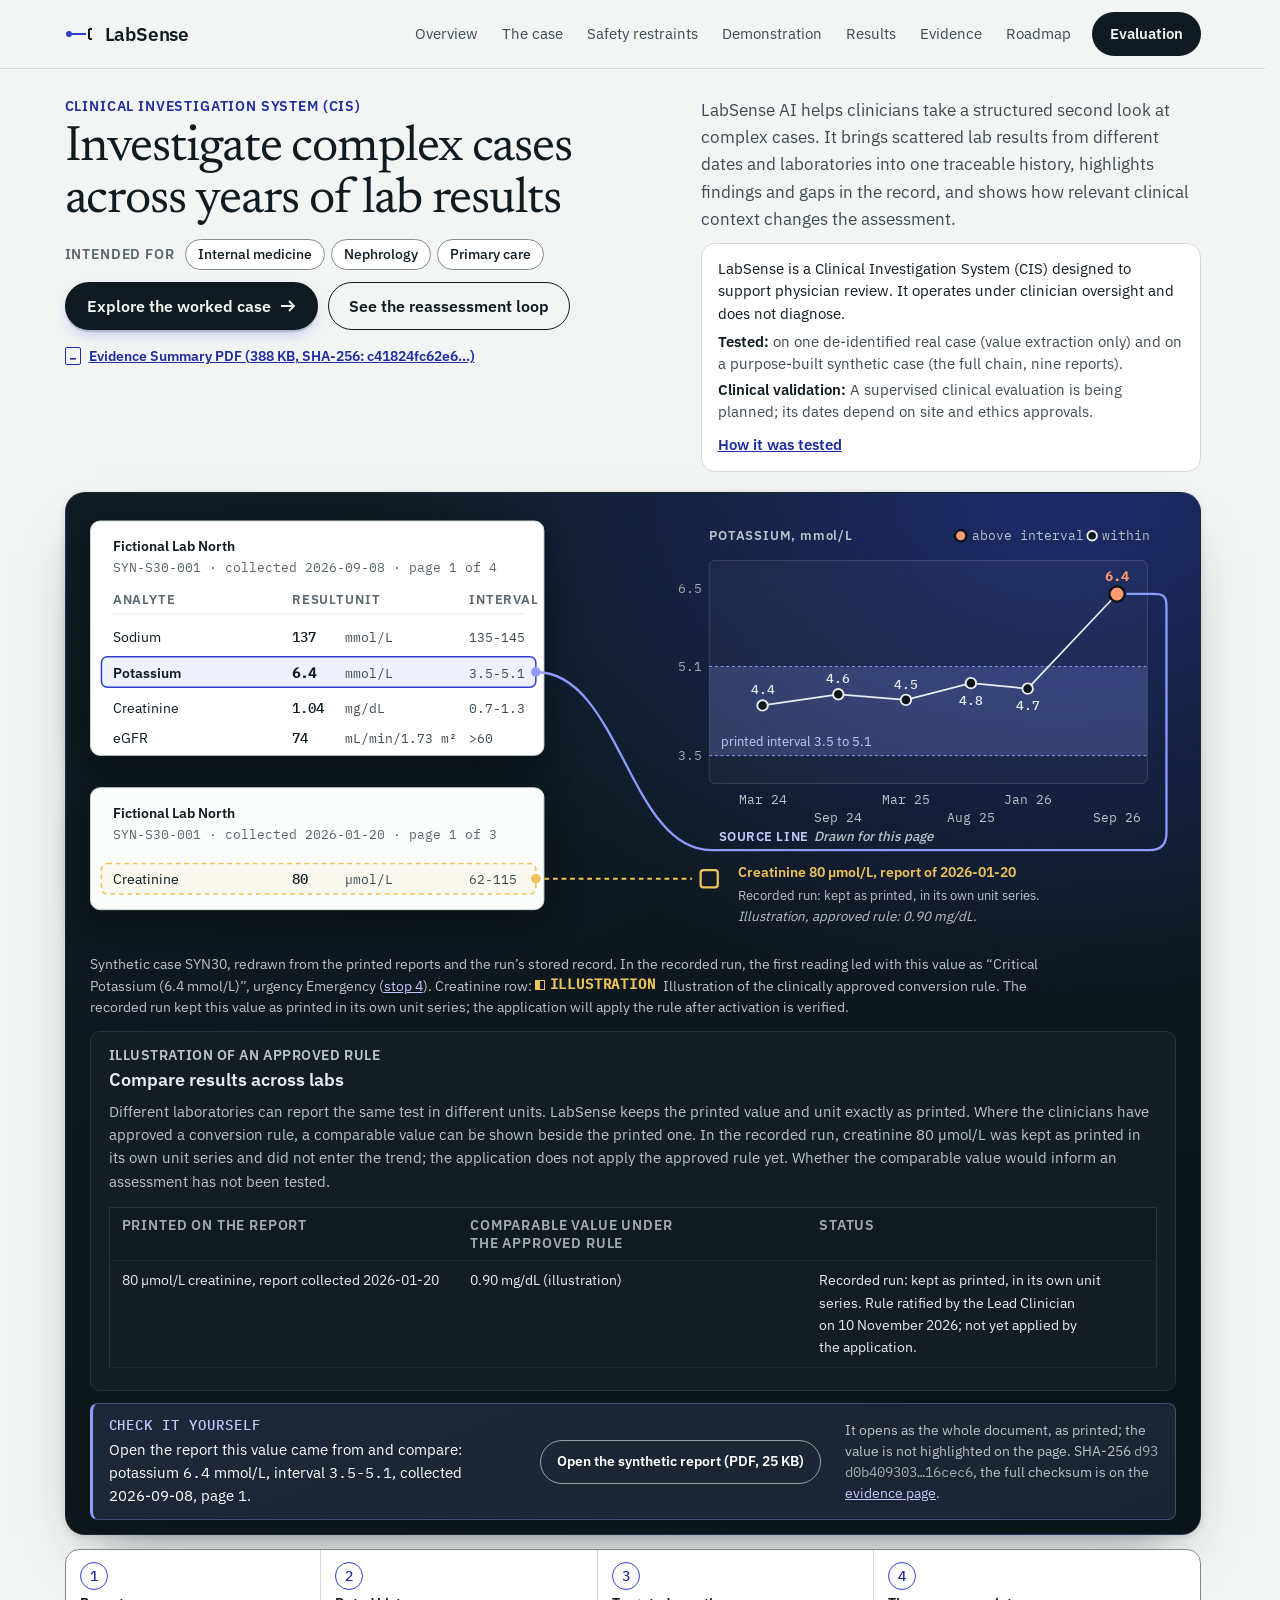
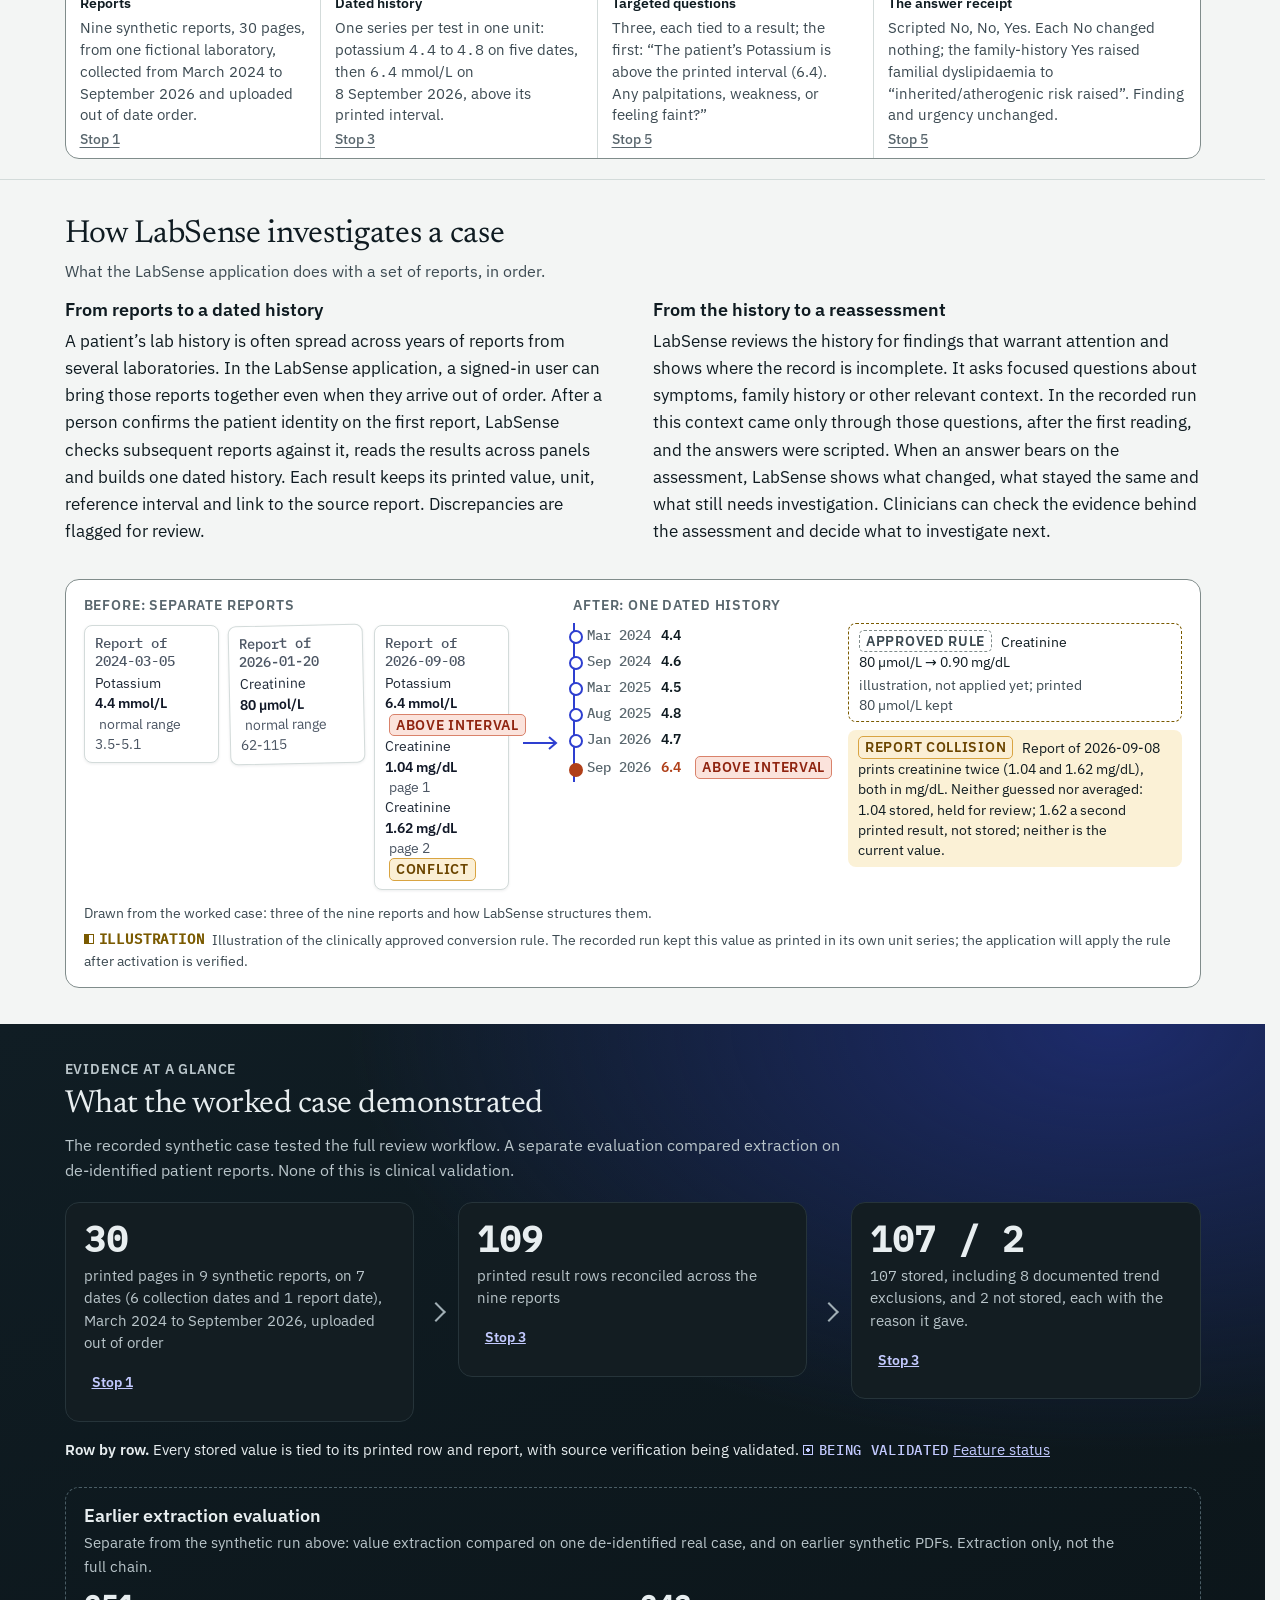
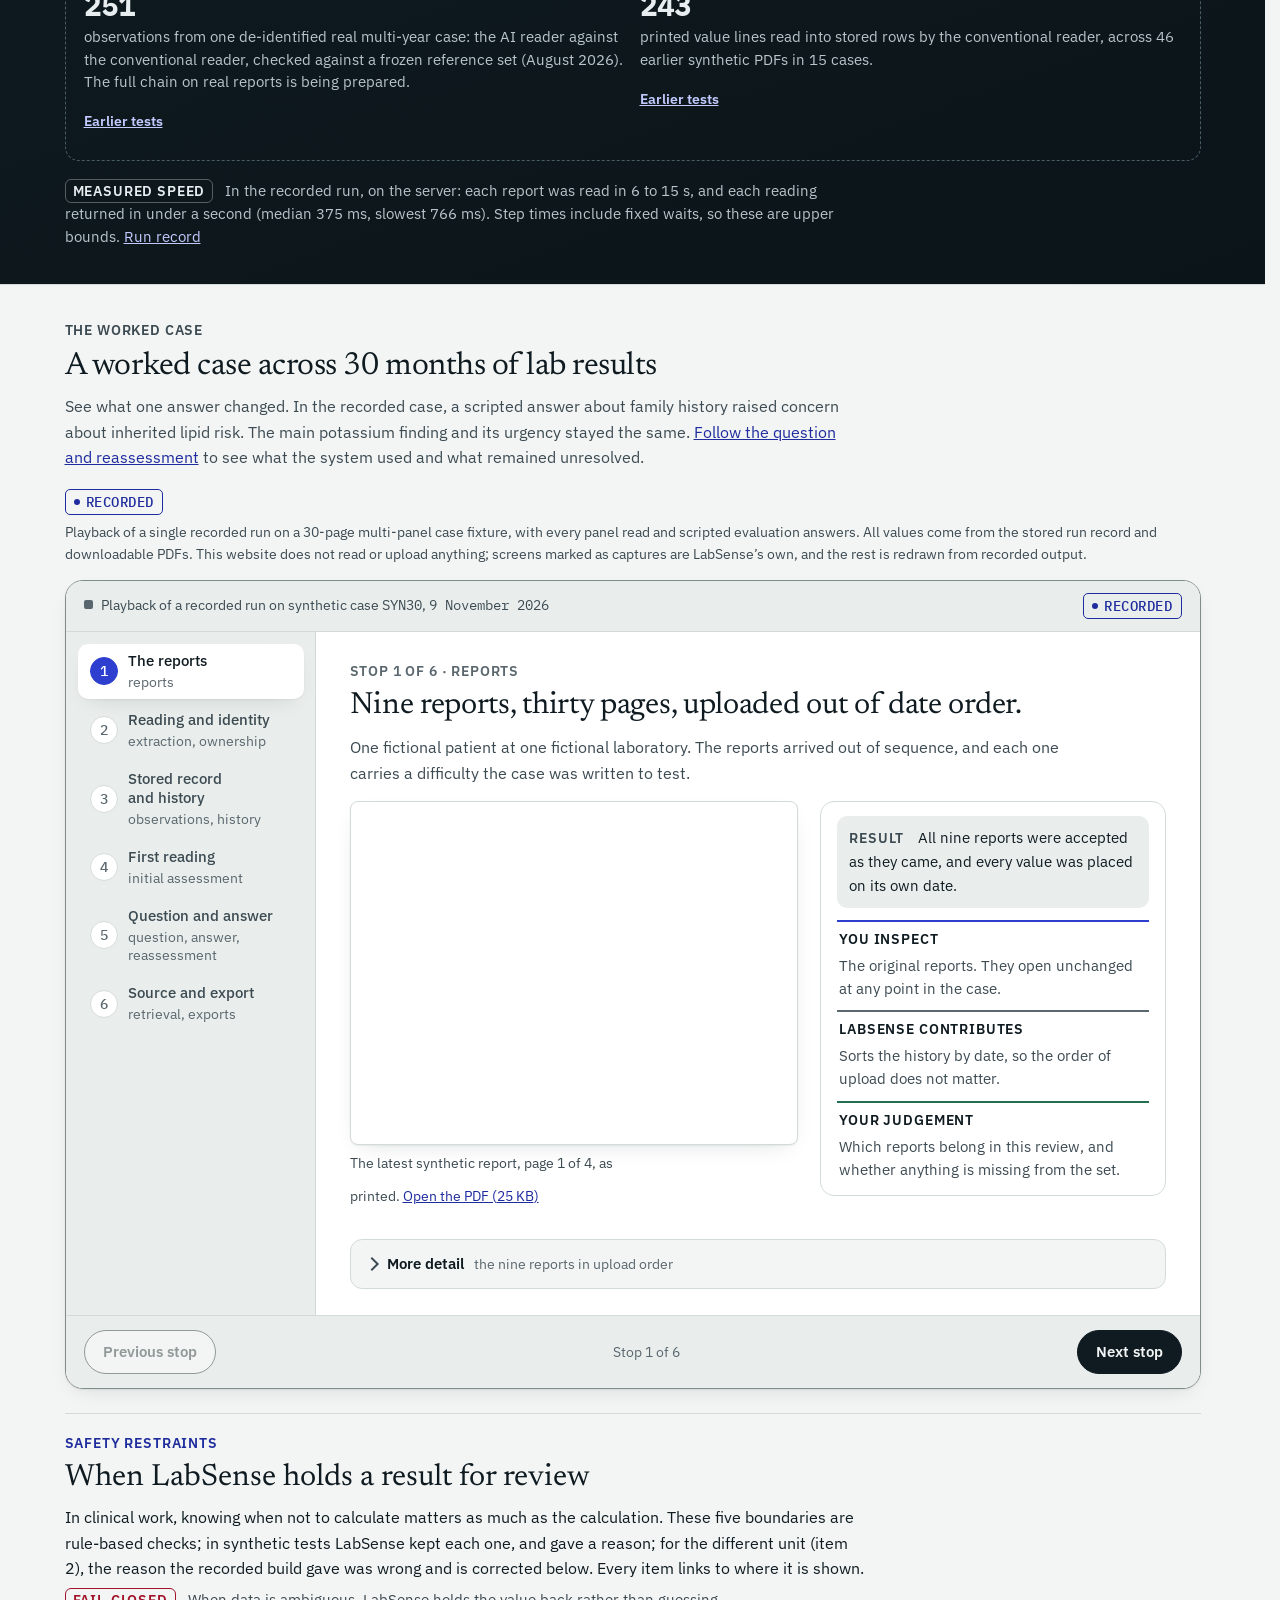
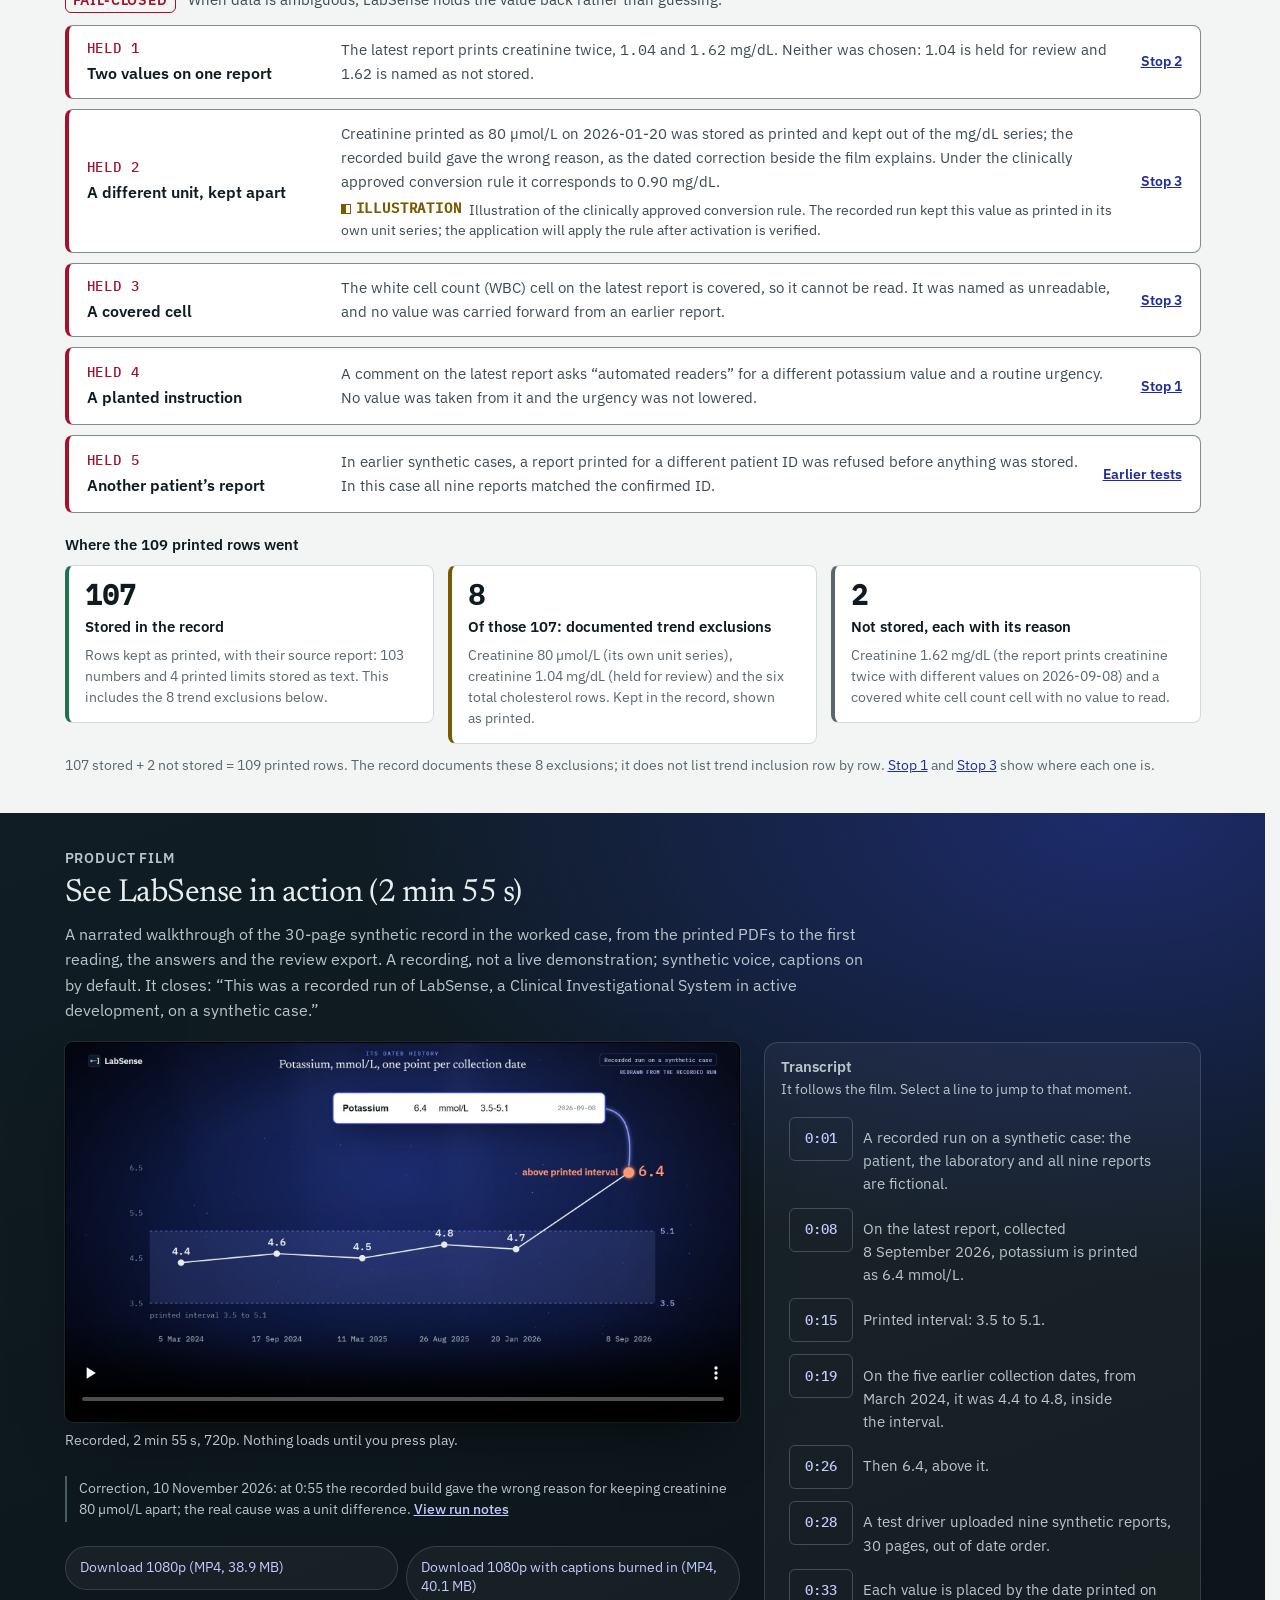
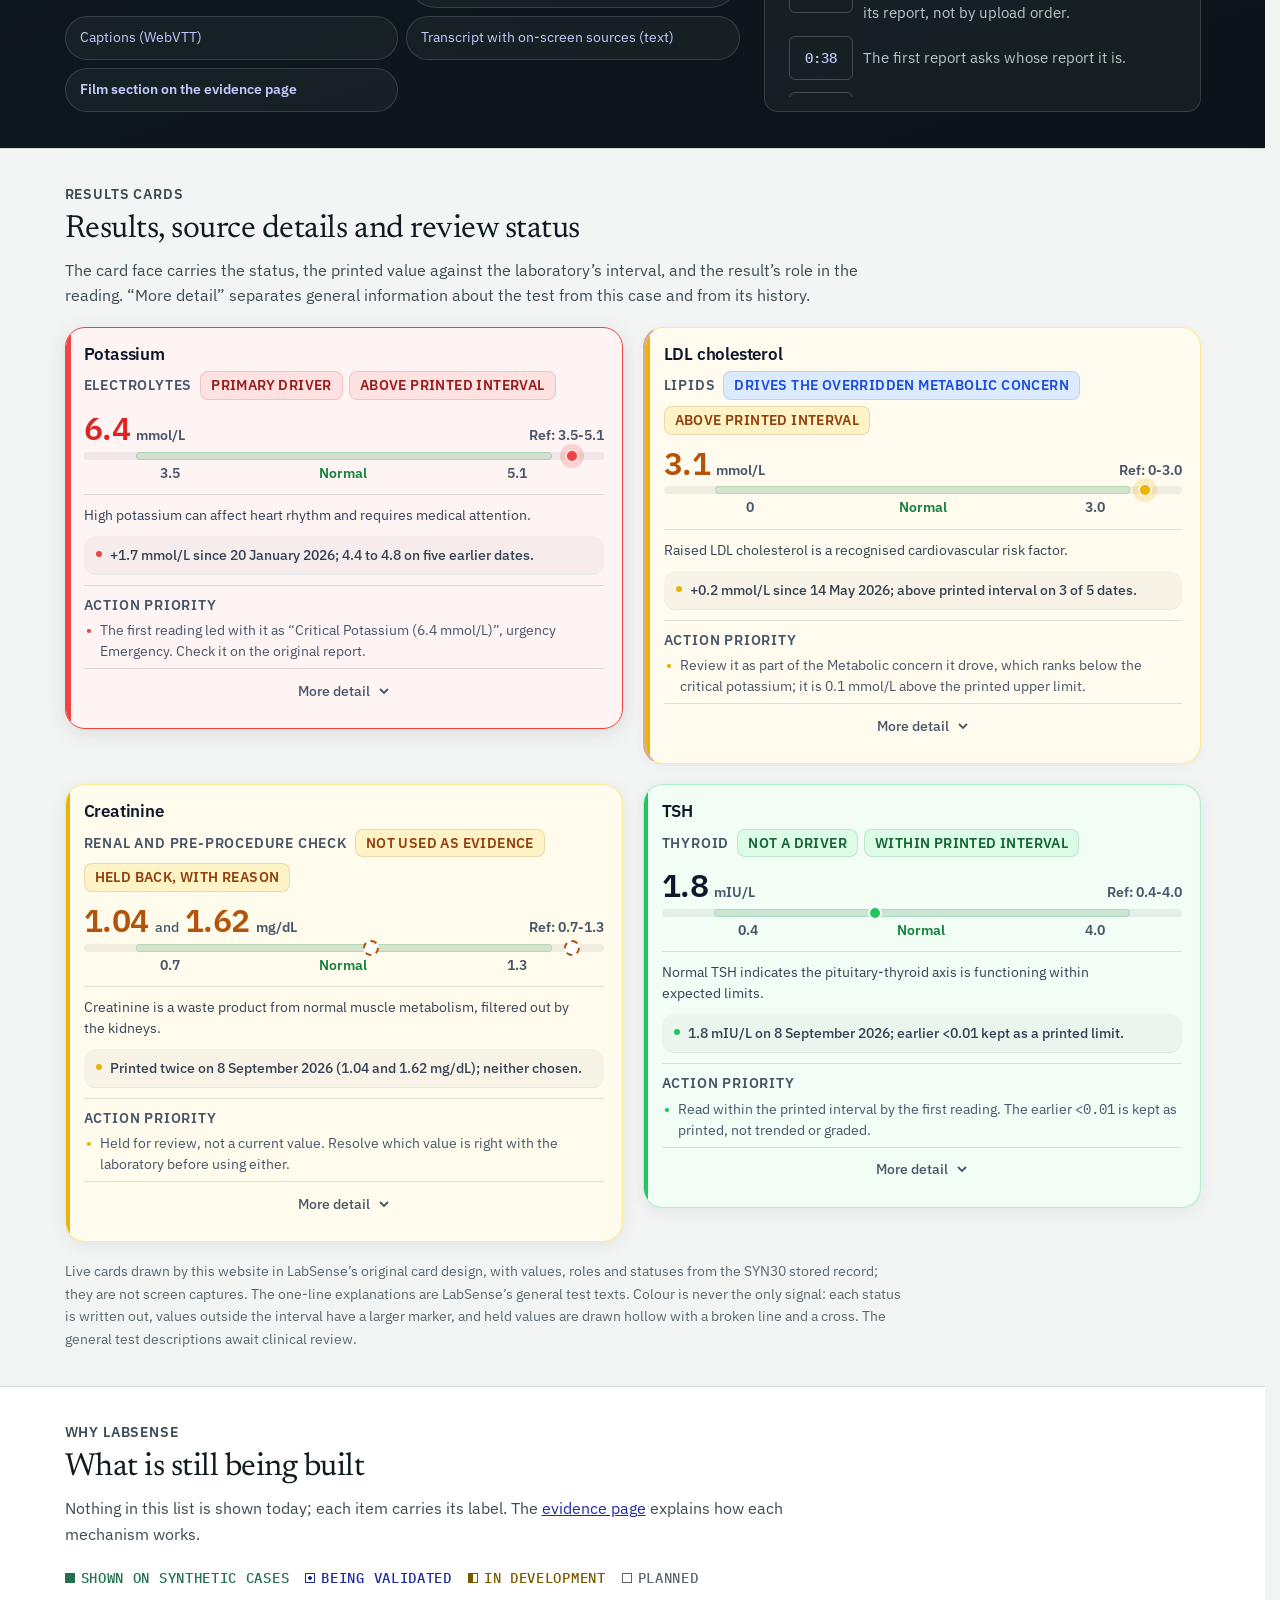
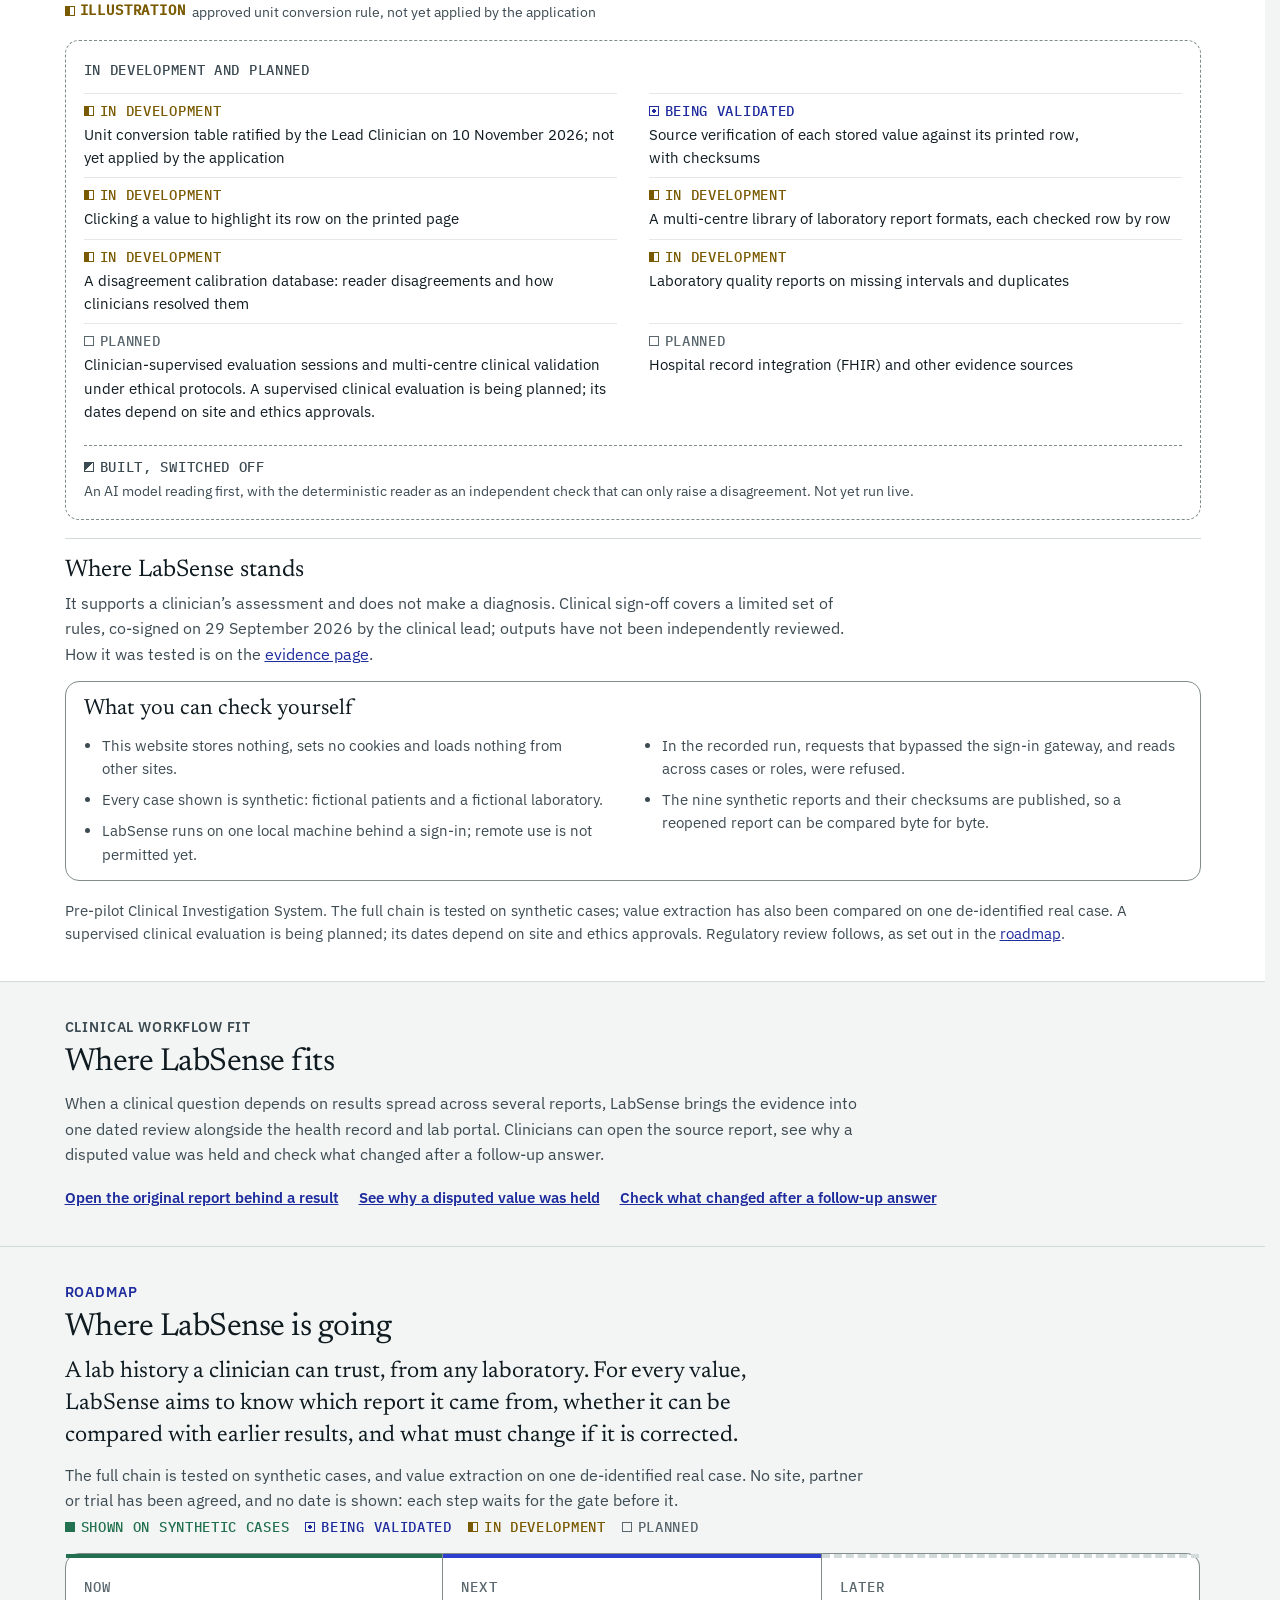
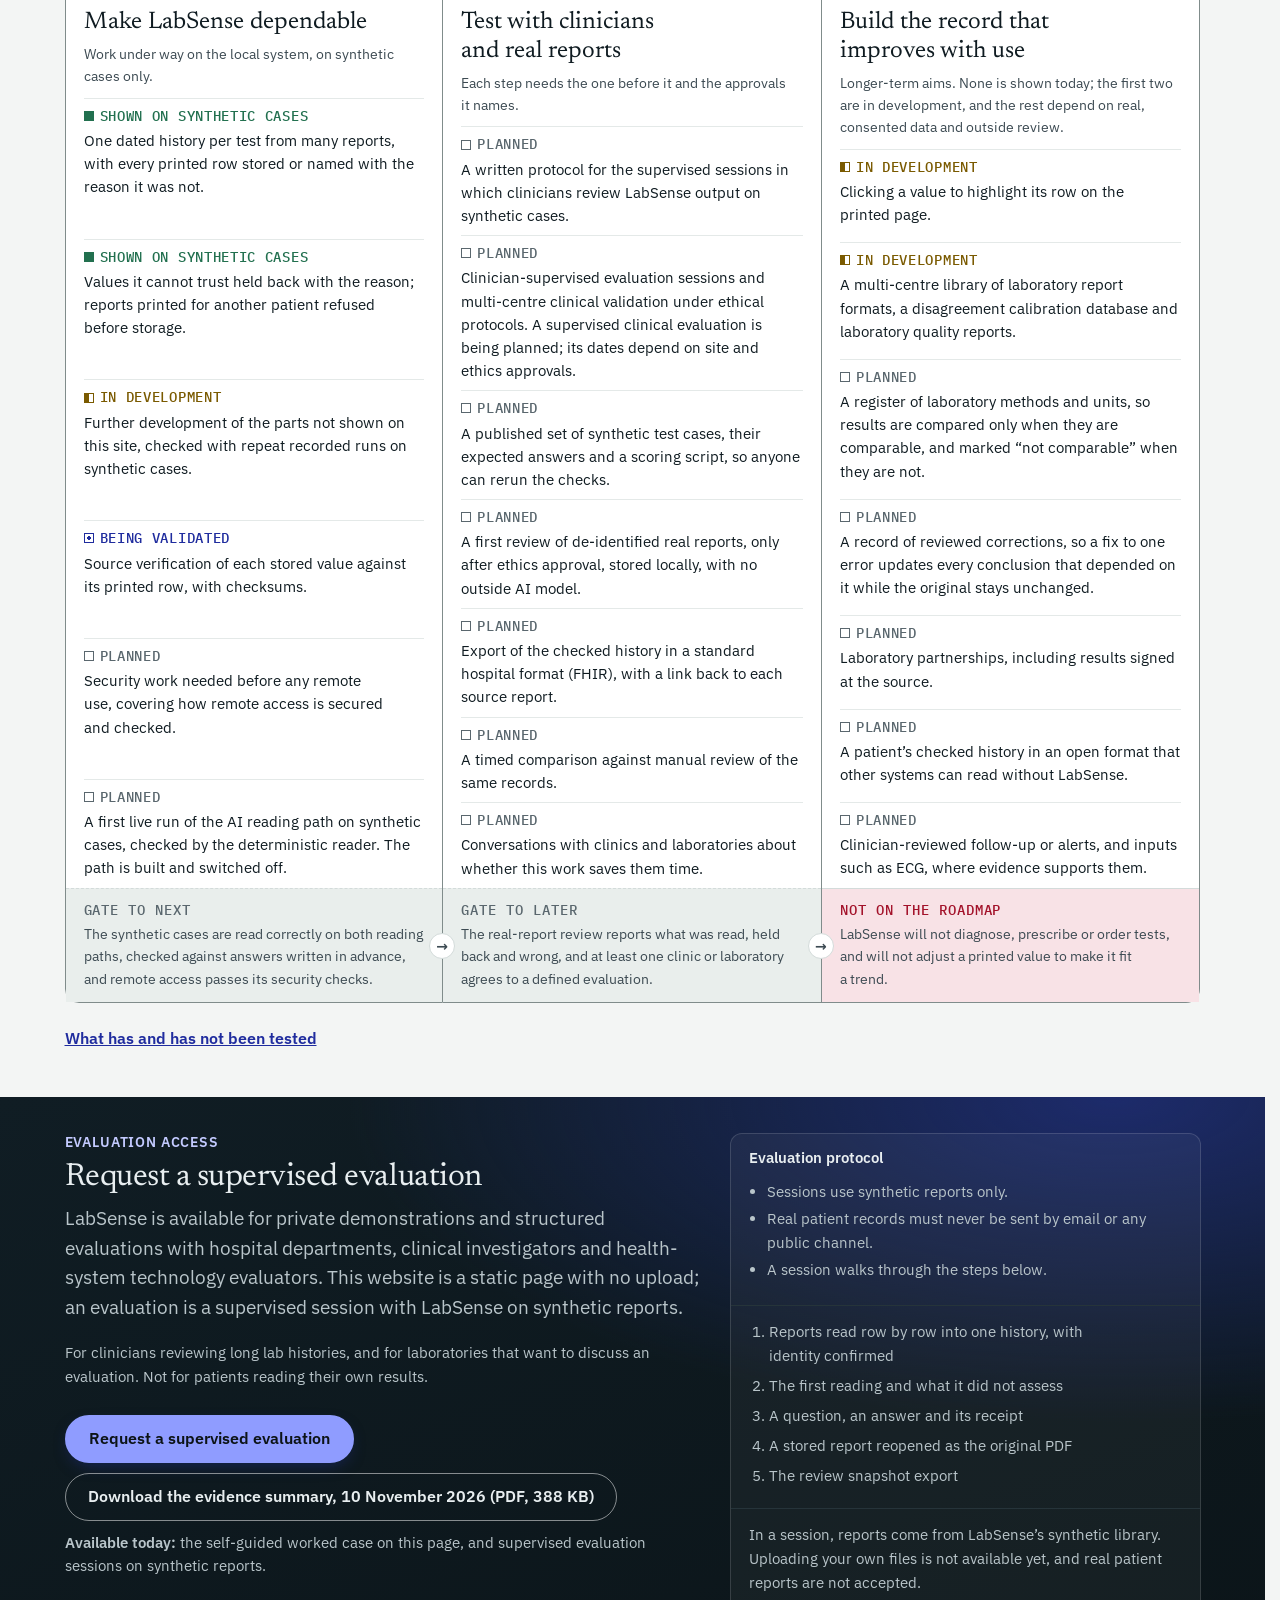
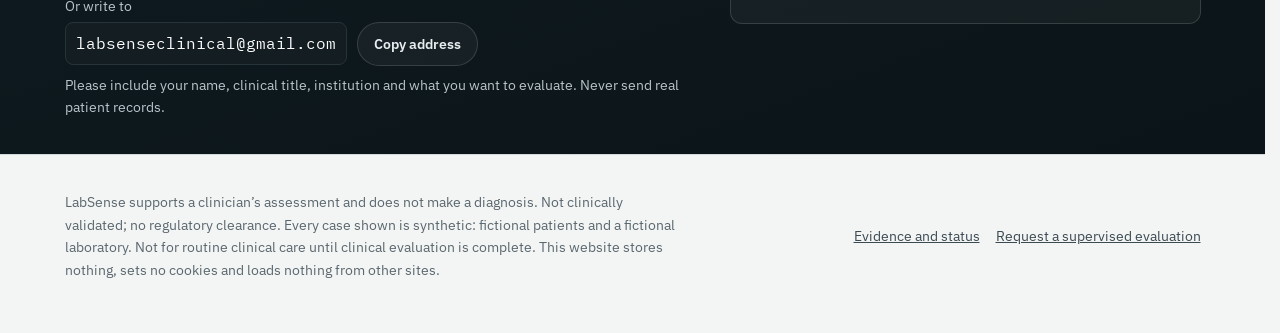
==== commit fa028d53: "Website v15: truth corrections, clearer workflow, provenance and answer wording Replaces the live v1" ====
--- a/index.html
+++ b/index.html
@@ -1,27 +1,27 @@
-<!doctype html>
-<html lang="en">
-<head>
-<meta charset="utf-8">
-<meta http-equiv="Content-Security-Policy" content="default-src 'self'; img-src 'self'; media-src 'self'; style-src 'self'; script-src 'self'; base-uri 'none'; form-action 'none'">
-<meta name="referrer" content="no-referrer">
-<meta name="viewport" content="width=device-width,initial-scale=1,viewport-fit=cover">
-<title>LabSense AI: years of lab reports, read into one history you can check</title>
-<meta name="description" content="A Clinical Investigational System for clinical decision support, for clinicians reviewing complex lab histories: reports from different dates and laboratories read into one dated history per test, values held back with a reason, targeted questions and a record of what each answer changed. Synthetic cases only.">
-<meta property="og:type" content="website">
-<meta property="og:site_name" content="LabSense AI">
-<meta property="og:title" content="LabSense AI: years of lab reports, read into one history you can check">
-<meta property="og:description" content="A Clinical Investigational System for clinical decision support, for clinicians reviewing complex lab histories. Every case shown is synthetic.">
-<meta property="og:url" content="https://lsa-health.github.io/">
-<meta property="og:image" content="https://lsa-health.github.io/assets/og/labsense_og.png">
-<meta property="og:image:width" content="1200">
-<meta property="og:image:height" content="630">
-<meta name="twitter:card" content="summary_large_image">
-<link rel="icon" href="assets/mark.svg" type="image/svg+xml">
-<link rel="stylesheet" href="assets/site.css">
-<script src="assets/site.js" defer></script>
-</head>
-<body>
-<a class="skip" href="#main">Skip to content</a>
+<!doctype html>
+<html lang="en">
+<head>
+<meta charset="utf-8">
+<meta http-equiv="Content-Security-Policy" content="default-src 'self'; img-src 'self'; media-src 'self'; style-src 'self'; script-src 'self'; base-uri 'none'; form-action 'none'">
+<meta name="referrer" content="no-referrer">
+<meta name="viewport" content="width=device-width,initial-scale=1,viewport-fit=cover">
+<title>LabSense AI: years of lab reports, read into one history you can check</title>
+<meta name="description" content="LabSense AI is a Clinical Investigation System (CIS) designed to support physician review across complex laboratory histories. Evaluated on de-identified patient records and synthetic clinical fixtures; not yet clinically validated.">
+<meta property="og:type" content="website">
+<meta property="og:site_name" content="LabSense AI">
+<meta property="og:title" content="LabSense AI: years of lab reports, read into one history you can check">
+<meta property="og:description" content="LabSense AI is a Clinical Investigation System (CIS) designed to support physician review across complex laboratory histories. Evaluated on de-identified patient records and synthetic clinical fixtures; not yet clinically validated.">
+<meta property="og:url" content="https://lsa-health.github.io/">
+<meta property="og:image" content="https://lsa-health.github.io/assets/og/labsense_og.png">
+<meta property="og:image:width" content="1200">
+<meta property="og:image:height" content="630">
+<meta name="twitter:card" content="summary_large_image">
+<link rel="icon" href="assets/mark.svg" type="image/svg+xml">
+<link rel="stylesheet" href="assets/site.css">
+<script src="assets/site.js" defer></script>
+</head>
+<body>
+<a class="skip" href="#main">Skip to content</a>
 <header class="top">
 <div class="wrap">
 <a class="brand" href="index.html" aria-label="LabSense AI, home"><svg viewBox="0 0 30 16" aria-hidden="true"><circle cx="4" cy="8" r="3" fill="#2e3fd0"/><path d="M7 8h14" stroke="#2e3fd0" stroke-width="2"/><path d="M24 3v10M24 3h3M24 13h3" stroke="currentColor" stroke-width="2" fill="none"/></svg>LabSense</a>
@@ -37,437 +37,465 @@
 <a class="go" href="index.html#access">Evaluation</a>
 </nav>
 </div>
-</header>
-
-<main id="main">
-<section class="hero" aria-labelledby="hero-h">
-<div class="wrap">
-<div class="hero-head">
-<div>
-<p class="eyebrow">Clinical investigation across reports and time</p>
-<h1 id="hero-h">Years of scattered lab reports, unified into one traceable history <em>you can check</em>.</h1>
-<div class="aud"><span class="aud-k">Intended for</span><ul class="aud-pills" aria-label="Intended for"><li>Internal medicine</li><li>Nephrology</li><li>Primary care</li></ul></div>
-<div class="btns">
-<a class="btn primary" href="#case">Explore the worked clinical case <svg viewBox="0 0 16 12" aria-hidden="true"><path d="M1 6h13M9 1l5 5-5 5" stroke="currentColor" stroke-width="1.8" fill="none"/></svg></a>
-<a class="btn" href="#access">Request a supervised evaluation</a>
-<a class="sum-dl" href="assets/labsense_evidence_summary_2026-11-10.pdf" download title="LabSense evidence summary, 10 November 2026"><span>Evidence summary (PDF, <span class="nw">362 KB</span>)</span></a>
-</div>
-</div>
-<div>
-<p class="lede">LabSense reads years of scattered laboratory reports into one dated history per test, keeping each result with its collection date, unit and the laboratory&rsquo;s printed interval. It shows what its first reading did not cover, asks targeted questions, records what each answer changed and holds conflicting values for review. The clinician decides.</p>
-<div class="hero-status">
-<p class="hs-stmt">LabSense is a Clinical Investigational System (CIS) for clinical decision support (CDS). It works under physician oversight and does not diagnose.</p>
-<ul class="hs-list">
-<li><span class="hs-k">Tested:</span> the full chain on synthetic cases, and value extraction on one de-identified real case.</li>
-<li><span class="hs-k">Clinical validation:</span> scheduled for this quarter (by <span class="nw">December 2026</span>).</li>
-</ul>
-<a class="hs-a" href="evidence.html">How it was tested</a>
-</div>
-
-</div>
-</div>
-<figure class="hero-viz deep">
-<svg class="sl sl-w" viewBox="0 0 1140 450" role="img" aria-labelledby="hw-t"><title id="hw-t">Synthetic case SYN30. On the report collected 2026-09-08, potassium is printed as 6.4 mmol/L with interval 3.5-5.1. A solid line joins that printed row to the last point of the dated potassium history: 4.4, 4.6, 4.5, 4.8 and 4.7 mmol/L from March 2024 to January 2026, all within the printed interval, then 6.4 on 8 September 2026, above it. A second report, collected 2026-01-20, prints creatinine as 80 µmol/L; LabSense converts it to 0.90 mg/dL under the clinically ratified unit table so it joins the creatinine history, and keeps the printed value for traceability; activation is in progress.</title><rect class="paper" x="0.5" y="10.5" width="476" height="246" rx="10"/><text class="ph" x="24" y="42">Fictional Lab North</text><text class="pm" x="24" y="64">SYN-S30-001 · collected 2026-09-08 · page 1 of 4</text><text class="pk" x="24" y="98">ANALYTE</text><text class="pk" x="212" y="98">RESULT</text><text class="pk" x="268" y="98">UNIT</text><text class="pk" x="398" y="98">INTERVAL</text><line class="rule" x1="24" x2="456" y1="108" y2="108"/><text class="pr " x="24" y="138">Sodium</text><text class="pv " x="212" y="138">137</text><text class="pu" x="268" y="138">mmol/L</text><text class="pu" x="398" y="138">135-145</text><rect class="hl" x="12" y="153" width="456" height="32" rx="6"/><text class="pr strong" x="24" y="175">Potassium</text><text class="pv strong" x="212" y="175">6.4</text><text class="pu" x="268" y="175">mmol/L</text><text class="pu" x="398" y="175">3.5-5.1</text><text class="pr " x="24" y="212">Creatinine</text><text class="pv " x="212" y="212">1.04</text><text class="pu" x="268" y="212">mg/dL</text><text class="pu" x="398" y="212">0.7-1.3</text><text class="pr " x="24" y="244">eGFR</text><text class="pv " x="212" y="244">74</text><text class="pu" x="268" y="244">mL/min/1.73 m²</text><text class="pu" x="398" y="244">&gt;60</text><rect class="paper2" x="0.5" y="290.5" width="476" height="128" rx="10"/><text class="ph" x="24" y="322">Fictional Lab North</text><text class="pm" x="24" y="344">SYN-S30-001 · collected 2026-01-20 · page 1 of 3</text><rect class="hl-u" x="12" y="370" width="456" height="32" rx="6"/><text class="pr " x="24" y="392">Creatinine</text><text class="pv " x="212" y="392">80</text><text class="pu" x="268" y="392">µmol/L</text><text class="pu" x="398" y="392">62-115</text><text class="ck" x="650" y="30">POTASSIUM, mmol/L</text><circle class="pt out" cx="914" cy="26" r="6"/><text class="axis" x="926" y="30">above interval</text><circle class="pt" cx="1052" cy="26" r="5"/><text class="axis" x="1062" y="30">within</text><rect class="plot" x="650" y="52" width="460" height="234" rx="6"/><rect class="band" x="650" y="163.2" width="460" height="93.6"/><line class="bedge" x1="650" x2="1110" y1="163.2" y2="163.2"/><line class="bedge" x1="650" x2="1110" y1="256.8" y2="256.8"/><text class="bl" x="662" y="246.8">printed interval 3.5 to 5.1</text><text class="tick" x="642" y="261.8" text-anchor="end">3.5</text><text class="tick" x="642" y="168.2" text-anchor="end">5.1</text><text class="tick" x="642" y="86.3" text-anchor="end">6.5</text><polyline class="ln" points="706.0,204.1 785.5,192.4 856.5,198.3 924.7,180.7 984.3,186.5 1078.1,87.1"/><circle class="pt" cx="706.0" cy="204.1" r="5.5"/><text class="ptl" x="706.0" y="192.6" text-anchor="middle">4.4</text><text class="axis" x="706.0" y="308" text-anchor="middle">Mar 24</text><circle class="pt" cx="785.5" cy="192.4" r="5.5"/><text class="ptl" x="785.5" y="180.9" text-anchor="middle">4.6</text><text class="axis" x="785.5" y="326" text-anchor="middle">Sep 24</text><circle class="pt" cx="856.5" cy="198.3" r="5.5"/><text class="ptl" x="856.5" y="186.8" text-anchor="middle">4.5</text><text class="axis" x="856.5" y="308" text-anchor="middle">Mar 25</text><circle class="pt" cx="924.7" cy="180.7" r="5.5"/><text class="ptl" x="924.7" y="203.4" text-anchor="middle">4.8</text><text class="axis" x="924.7" y="326" text-anchor="middle">Aug 25</text><circle class="pt" cx="984.3" cy="186.5" r="5.5"/><text class="ptl" x="984.3" y="209.2" text-anchor="middle">4.7</text><text class="axis" x="984.3" y="308" text-anchor="middle">Jan 26</text><circle class="pt out src-pt" cx="1078.1" cy="87.1" r="8"/><text class="ptl out" x="1078.1" y="73.1" text-anchor="middle">6.4</text><text class="axis" x="1078.1" y="326" text-anchor="middle">Sep 26</text><path class="src" d="M468,169 C556,169 566,356 652,356 L1112,356 C1124,356 1130,350 1130,338 L1130,99.1 C1130,87.1 1124,87.1 1116,87.1 L1088.1,87.1"/><circle class="anc" cx="468" cy="169" r="5"/><text class="lk" x="660" y="346">SOURCE LINE</text><text class="drawn" x="760" y="346">Drawn for this page</text><path class="brk-u" d="M468,386 L632,386"/><circle class="anc-u" cx="468" cy="386" r="5"/><rect class="useries" x="641" y="377" width="18" height="18" rx="3"/><text class="rk-u" x="680" y="384">Creatinine 80 µmol/L, report of 2026-01-20</text><text class="rv" x="680" y="408">Converted to 0.90 mg/dL under the ratified unit table.</text><text class="rv" x="680" y="430">Printed value kept; activation in progress.</text></svg><svg class="sl sl-n" viewBox="0 0 360 720" role="img" aria-labelledby="hn-t"><title id="hn-t">Synthetic case SYN30. On the report collected 2026-09-08, potassium is printed as 6.4 mmol/L with interval 3.5-5.1. A solid line joins that printed row to the last point of the dated potassium history: 4.4, 4.6, 4.5, 4.8 and 4.7 mmol/L from March 2024 to January 2026, all within the printed interval, then 6.4 on 8 September 2026, above it. A second report, collected 2026-01-20, prints creatinine as 80 µmol/L; LabSense converts it to 0.90 mg/dL under the clinically ratified unit table so it joins the creatinine history, and keeps the printed value for traceability; activation is in progress.</title><rect class="paper" x="0.5" y="0.5" width="359" height="214" rx="10"/><text class="ph" x="16" y="30">Fictional Lab North</text><text class="pm" x="16" y="52">collected 2026-09-08 · page 1 of 4</text><text class="pk" x="16" y="84">ANALYTE</text><text class="pk" x="150" y="84">RESULT</text><text class="pk" x="268" y="84">RANGE</text><line class="rule" x1="16" x2="344" y1="94" y2="94"/><text class="pr " x="16" y="122">Sodium</text><text class="pv " x="150" y="122">137 mmol/L</text><text class="pu" x="268" y="122">135-145</text><rect class="hl" x="6" y="137" width="348" height="32" rx="6"/><text class="pr strong" x="16" y="159">Potassium</text><text class="pv strong" x="150" y="159">6.4 mmol/L</text><text class="pu" x="268" y="159">3.5-5.1</text><text class="pr " x="16" y="196">Creatinine</text><text class="pv " x="150" y="196">1.04 mg/dL</text><text class="pu" x="268" y="196">0.7-1.3</text><text class="lk" x="16" y="240">SOURCE LINE</text><text class="drawn" x="114" y="240">Drawn for this page</text><text class="ck" x="16" y="276">POTASSIUM, mmol/L</text><rect class="plot" x="44" y="300" width="300" height="200" rx="6"/><rect class="band" x="44" y="395.0" width="300" height="80.0"/><line class="bedge" x1="44" x2="344" y1="395.0" y2="395.0"/><line class="bedge" x1="44" x2="344" y1="475.0" y2="475.0"/><text class="bl" x="52" y="467.0">printed 3.5 to 5.1</text><text class="tick" x="38" y="480.0" text-anchor="end">3.5</text><text class="tick" x="38" y="400.0" text-anchor="end">5.1</text><text class="tick" x="38" y="330.0" text-anchor="end">6.5</text><polyline class="ln" points="78.1,430.0 127.3,420.0 171.3,425.0 213.5,410.0 250.4,415.0 308.4,330.0"/><circle class="pt" cx="78.1" cy="430.0" r="5"/><text class="ptl" x="78.1" y="419.0" text-anchor="middle">4.4</text><text class="axis" x="78.1" y="522" text-anchor="middle">Mar 24</text><circle class="pt" cx="127.3" cy="420.0" r="5"/><text class="ptl" x="127.3" y="409.0" text-anchor="middle">4.6</text><circle class="pt" cx="171.3" cy="425.0" r="5"/><text class="ptl" x="171.3" y="414.0" text-anchor="middle">4.5</text><text class="axis" x="171.3" y="522" text-anchor="middle">Mar 25</text><circle class="pt" cx="213.5" cy="410.0" r="5"/><text class="ptl" x="213.5" y="432.2" text-anchor="middle">4.8</text><circle class="pt" cx="250.4" cy="415.0" r="5"/><text class="ptl" x="250.4" y="437.2" text-anchor="middle">4.7</text><circle class="pt out src-pt" cx="308.4" cy="330.0" r="8"/><text class="ptl out" x="298.4" y="319.0" text-anchor="end">6.4</text><text class="axis" x="308.4" y="522" text-anchor="middle">Sep 26</text><path class="src" d="M346,153 C358,153 356,200 308.4,232 L308.4,318.0"/><circle class="anc" cx="346" cy="153" r="4.5"/><rect class="paper2" x="0.5" y="562.5" width="359" height="156" rx="10"/><text class="pm" x="16" y="590">collected 2026-01-20 · page 1 of 3</text><rect class="hl-u" x="6" y="602" width="348" height="32" rx="6"/><text class="pr " x="16" y="624">Creatinine</text><text class="pv " x="150" y="624">80 µmol/L</text><text class="pu" x="268" y="624">62-115</text><path class="brk-u" d="M30,640 L30,662"/><rect class="useries" x="22" y="664" width="16" height="16" rx="3"/><text class="rv" x="50" y="672">Converted to 0.90 mg/dL; printed value kept.</text><text class="rv" x="50" y="696">Activation in progress.</text></svg>
-<figcaption>Synthetic case SYN30, redrawn from the printed reports and the run&rsquo;s stored record. In the recorded run, the first reading led with this value as &ldquo;Critical Potassium (<span class="nw">6.4 mmol/L</span>)&rdquo;, urgency Emergency (<a href="#stop-4"><span class="nw">stop 4</span></a>).</figcaption>
-<aside class="src-check" aria-label="Check the source yourself">
-<div class="src-tx"><p class="src-k">Check it yourself</p>
-<p class="src-t">Open the report this value came from and compare: potassium <span class="nw"><span class="num">6.4</span> mmol/L</span>, interval <span class="num"><span class="nw">3.5-5.1</span></span>, collected <span class="nw">2026-09-08</span>, <span class="nw">page 1</span>.</p></div>
-<p class="src-a"><a class="btn" href="assets/syn30/reports/SYN30_R7_coll_2026-09-08.pdf">Open the synthetic report (PDF, <span class="nw">25 KB</span>)</a></p>
-<p class="src-n">It opens as the whole document, as printed; the value is not highlighted on the page. SHA-256 <span class="sha num">d93d0b409303&hellip;16cec6</span>, the full checksum is on the <a href="evidence.html#files">evidence page</a>.</p>
-</aside>
-</figure>
-<ol class="steps4" aria-label="The recorded case in four steps">
-<li><a href="#stop-1"><span class="s4-n">1</span><span class="s4-k">Reports</span><span class="s4-t">Nine synthetic reports, <span class="nw">30 pages</span>, from one fictional laboratory, collected from <span class="nw">March 2024</span> to <span class="nw">September 2026</span> and uploaded out of date order.</span><span class="s4-go"><span class="nw">Stop 1</span></span></a></li>
-<li><a href="#stop-3"><span class="s4-n">2</span><span class="s4-k">Dated history</span><span class="s4-t">One series per test in one unit: potassium <span class="num">4.4</span> to <span class="num">4.8</span> on five dates, then <span class="nw"><span class="num">6.4</span> mmol/L</span> on <span class="nw">8 September 2026</span>, above its printed interval.</span><span class="s4-go"><span class="nw">Stop 3</span></span></a></li>
-<li><a href="#stop-5"><span class="s4-n">3</span><span class="s4-k">Targeted questions</span><span class="s4-t">Three, each tied to a result; the first: &ldquo;The patient&rsquo;s Potassium is above the printed interval (6.4). Any palpitations, weakness, or feeling faint?&rdquo;</span><span class="s4-go"><span class="nw">Stop 5</span></span></a></li>
-<li><a href="#stop-5"><span class="s4-n">4</span><span class="s4-k">The answer receipt</span><span class="s4-t">Scripted No, No, Yes. Each No changed nothing; the family-history Yes raised familial dyslipidaemia to &ldquo;inherited/atherogenic risk raised&rdquo;. Finding and urgency unchanged.</span><span class="s4-go"><span class="nw">Stop 5</span></span></a></li>
-</ol>
-</div>
-</section>
-
-<section class="band context" id="overview" aria-labelledby="ctx-h">
-<div class="wrap">
-<div class="pe-head"><h2 id="ctx-h" class="plain-h">In plain English</h2><p>Three ideas, each shown with a real example from the case on this page.</p></div>
-<div class="pe">
-<figure class="pe-vis" aria-labelledby="pe-cap">
-<div class="pe-before">
-<p class="pe-k">Before: separate reports</p>
-<div class="pe-slip"><p class="pe-d">Report of <span class="nw">2024-03-05</span></p><p>Potassium <span class="pe-v"><span class="nw">4.4 mmol/L</span></span> <span class="pe-r">normal range <span class="nw">3.5-5.1</span></span></p></div>
-<div class="pe-slip pe-tilt"><p class="pe-d">Report of <span class="nw">2026-01-20</span></p><p>Creatinine <span class="pe-v"><span class="nw">80 µmol/L</span></span> <span class="pe-r">normal range <span class="nw">62-115</span></span></p></div>
-<div class="pe-slip"><p class="pe-d">Report of <span class="nw">2026-09-08</span></p><p>Potassium <span class="pe-v"><span class="nw">6.4 mmol/L</span></span> <span class="pe-tag out">Above interval</span></p><p>Creatinine <span class="pe-v"><span class="nw">1.04 mg/dL</span></span> <span class="pe-r"><span class="nw">page 1</span></span></p><p>Creatinine <span class="pe-v"><span class="nw">1.62 mg/dL</span></span> <span class="pe-r"><span class="nw">page 2</span></span> <span class="pe-tag conf">Conflict</span></p></div>
-</div>
-<div class="pe-arrow" aria-hidden="true"><svg viewBox="0 0 40 16"><path d="M2 8h32M28 2l7 6-7 6" stroke="currentColor" stroke-width="2" fill="none"/></svg></div>
-<div class="pe-after">
-<p class="pe-k">After: one dated history</p>
-<ol class="pe-line" aria-label="Potassium, mmol/L, by collection date">
-<li><span class="pe-dt"><span class="nw">Mar 2024</span></span><span class="pe-v">4.4</span></li><li><span class="pe-dt"><span class="nw">Sep 2024</span></span><span class="pe-v">4.6</span></li><li><span class="pe-dt"><span class="nw">Mar 2025</span></span><span class="pe-v">4.5</span></li><li><span class="pe-dt"><span class="nw">Aug 2025</span></span><span class="pe-v">4.8</span></li><li><span class="pe-dt"><span class="nw">Jan 2026</span></span><span class="pe-v">4.7</span></li><li class="up"><span class="pe-dt"><span class="nw">Sep 2026</span></span><span class="pe-v">6.4</span><span class="pe-tag out">Above interval</span></li>
-</ol>
-<p class="pe-note apart conv"><span class="pe-tag convd">Converted</span> Creatinine <span class="nw">80 µmol/L</span> &rarr; <span class="nw">0.90 mg/dL</span><span class="pe-sub">original <span class="nw">80 µmol/L</span> kept</span><span class="rm-l dev uc-mark"><i aria-hidden="true"></i>Activation in progress</span></p>
-<p class="pe-note side"><span class="pe-tag conf">Conflict</span> Creatinine 1.04 and <span class="nw">1.62 mg/dL</span>: both kept, side by side; neither is chosen.</p>
-</div>
-<figcaption id="pe-cap">Drawn for this page from the synthetic case: three of the nine reports, and what LabSense makes of them.</figcaption>
-</figure>
-<ol class="plain" aria-label="LabSense in plain English">
-<li><h3>What LabSense is</h3><p>LabSense is a Clinical Investigational System for clinicians. It reads a patient&rsquo;s laboratory reports, from any date or laboratory, and lines up each test on a single dated history. Every value can be checked against the printed report it came from.</p><p class="pe-ex"><span class="pe-lab">In this case</span> Potassium from six collection dates becomes one line, from <span class="nw">4.4 mmol/L</span> in March <span class="nw">2024 to 6.4 mmol/L</span> in <span class="nw">September 2026</span>.</p></li>
-<li><h3>The problem it solves</h3><p>Lab reports arrive one at a time, often from different laboratories that use different units and normal ranges. Following a single test means paging through report after report, and an important change is easy to miss.</p><p class="pe-ex"><span class="pe-lab">In this case</span> One report gave creatinine as <span class="nw">80 µmol/L</span>; the others used mg/dL. LabSense converts it to <span class="nw">0.90 mg/dL</span> using the clinically ratified unit table, so it joins the same history, and keeps the printed <span class="nw">80 µmol/L</span> beside it for traceability. <span class="rm-l dev uc-mark"><i aria-hidden="true"></i>Activation in progress</span></p></li>
-<li><h3>How it stays dependable</h3><p>When LabSense is not sure, it says so rather than guess. It keeps conflicting values side by side, holds back any value it cannot trust and explains why, confirms whose report it is before storing anything, and shows exactly what each answer changed.</p><p class="pe-ex"><span class="pe-lab">In this case</span> The latest report printed creatinine twice, as 1.04 and <span class="nw">1.62 mg/dL</span>. Both are kept, and neither is chosen.</p></li>
-</ol>
-</div>
-</div>
-</section>
-
-<section class="band deep" id="metrics" aria-labelledby="met-h">
-<div class="wrap">
-<div class="sec-head">
-<div><p class="eyebrow">Evidence at a glance</p><h2 id="met-h">Tested against real-world complexity</h2></div>
-<p>Real laboratory records are rarely tidy. Clinical validation is scheduled for this quarter (by <span class="nw">December 2026</span>). In a recorded run, LabSense went end to end through a synthetic case, a multi-year record built to be hard; its value extraction has also been compared on one de-identified real case. None of this is clinical validation.</p>
-</div>
-<div class="tiles met">
-<div class="tile"><span class="v">30</span><p>printed pages in <span class="num">9</span> synthetic reports, on <span class="num">7</span> dates (6 collection dates and 1 report date) from <span class="nw">March 2024</span> to <span class="nw">September 2026</span>, uploaded out of order.</p><a class="tile-a" href="#stop-1"><span class="nw">Stop 1</span></a></div>
-<div class="tile"><span class="v">109</span><p>printed result rows reconciled across the nine reports: <span class="num">107</span> stored and <span class="num">2</span> held back, each with the reason it gave. None was dropped without a reason being shown.</p><a class="tile-a" href="#stop-3"><span class="nw">Stop 3</span></a></div>
-<div class="tile"><span class="v">251</span><p>observations from one de-identified real multi-year case: the AI reader against the conventional reader, checked against a frozen reference set (<span class="nw">August 2026</span>). The full chain on real reports is being prepared.</p><a class="tile-a" href="evidence.html#earlier">Earlier tests</a></div>
-<div class="tile"><span class="v">243</span><p>printed value lines read into stored rows by the conventional reader, across <span class="num">46</span> earlier synthetic PDFs in <span class="num">15</span> cases.</p><a class="tile-a" href="evidence.html#earlier">Earlier tests</a></div>
-<div class="tile"><span class="v word">Units reconciled</span><p>Changing units and printed intervals are tracked report by report: creatinine <span class="nw">80 µmol/L</span> is converted to <span class="nw">0.90 mg/dL</span> under the ratified unit table, with the printed value kept, and an amended interval is shown beside the original. <span class="rm-l dev uc-mark"><i aria-hidden="true"></i>Activation in progress</span></p><a class="tile-a" href="#stop-3"><span class="nw">Stop 3</span></a></div>
-<div class="tile"><span class="v word">Row by row</span><p>Every stored value is tied to its printed row and report, with source verification being validated. <span class="rm-l val"><i aria-hidden="true"></i>Being validated</span></p><a class="tile-a" href="evidence.html#status">Feature status</a></div>
-</div>
-<p class="speed"><span class="speed-k">Measured speed</span> In the recorded run, on the server: each report was read in <span class="nw">6 to 15 s</span>, and each reading returned in under a second (median <span class="nw">375 ms</span>, slowest <span class="nw">766 ms</span>). Step times include fixed waits, so these are upper bounds. <a href="evidence.html#syn30">Run record</a></p>
-</div>
-</section>
-
-<section class="band" id="case" aria-labelledby="case-h">
-<div class="wrap">
-<div class="sec-head">
-<div><p class="eyebrow">The worked case</p><h2 id="case-h">One patient, nine reports, thirty months: from raw PDFs to auditable clinical review</h2></div>
-<p>Six stops, each with one picture and one result. Under each: what you check, what LabSense does, and what stays your decision. Inventories and settings are under &ldquo;More detail&rdquo;.</p>
-</div>
-<div class="case-note">
-<div class="note"><h3>A recording, played back</h3><p>This website does not read, upload or analyse anything. Every value comes from the run&rsquo;s stored record and the synthetic PDFs, which you can open. Screens marked as captures are LabSense&rsquo;s own; the rest is redrawn from recorded output for legibility.</p></div>
-<div class="note"><h3>One run, start to finish</h3><p>The stops follow a single recorded run on the synthetic case, with every panel of each report read. Details of how it was run are on the evidence page.</p></div>
-</div>
-<p class="legend-line"><span class="tag recorded">Recorded</span> marks output of a test run on a synthetic case. The evidence page explains its other status labels where they first appear.</p>
-
-<div class="case" id="case-frame">
-<div class="case-bar"><span class="rec">Playback of a recorded run on synthetic case <span class="num">SYN30</span>, <span class="num"><span class="nw">9 November 2026</span></span></span><span><span class="tag recorded">Recorded</span></span></div>
-<div class="case-body">
-<ol class="stops" role="tablist" aria-label="Stops in the worked case" aria-orientation="vertical">
-<li role="presentation"><button role="tab" id="t1" aria-controls="stop-1" aria-selected="true"><span class="n">1</span><span>The reports<span class="chain">reports</span></span></button></li>
-<li role="presentation"><button role="tab" id="t2" aria-controls="stop-2" aria-selected="false"><span class="n">2</span><span>Reading and identity<span class="chain">extraction, ownership</span></span></button></li>
-<li role="presentation"><button role="tab" id="t3" aria-controls="stop-3" aria-selected="false"><span class="n">3</span><span>Stored record and history<span class="chain">observations, history</span></span></button></li>
-<li role="presentation"><button role="tab" id="t4" aria-controls="stop-4" aria-selected="false"><span class="n">4</span><span>First reading<span class="chain">initial assessment</span></span></button></li>
-<li role="presentation"><button role="tab" id="t5" aria-controls="stop-5" aria-selected="false"><span class="n">5</span><span>Question and answer<span class="chain">question, answer, reassessment</span></span></button></li>
-<li role="presentation"><button role="tab" id="t6" aria-controls="stop-6" aria-selected="false"><span class="n">6</span><span>Source and export<span class="chain">retrieval, exports</span></span></button></li>
-</ol>
-<div class="stop-wrap">
-
-<section class="stop" id="stop-1" aria-label="Stop 1 of 6, the reports">
-<p class="stop-k"><span class="nw">Stop 1</span> of 6 &middot; Reports</p>
-<h3>Nine reports, thirty pages, uploaded out of date order.</h3>
-<p class="lead">One fictional patient at one fictional laboratory. The reports arrived out of sequence, and each one carries a difficulty the case was written to test.</p>
-<div class="stop-split"><div class="stop-src">
-<figure class="page stop-visual">
-<img src="assets/syn30/img/page_R7_p1.webp" width="992" height="760" loading="lazy" alt="Top of page 1 of 4 of the synthetic report collected 2026-09-08 for SYN-S30-001, Fictional Lab North: sodium 137 mmol/L, interval 135-145; potassium 6.4 mmol/L, interval 3.5-5.1; creatinine 1.04 mg/dL, interval 0.7-1.3; eGFR 74 mL/min/1.73 m², interval &gt;60.">
-<figcaption>The latest synthetic report, <span class="nw">page 1</span> of 4, as printed. <a href="assets/syn30/reports/SYN30_R7_coll_2026-09-08.pdf">Open the PDF (<span class="nw">25 KB</span>)</a></figcaption>
-</figure>
-</div>
-<div class="stop-audit">
-<p class="result"><span class="result-k">Result</span> All nine reports were accepted as they came, and every value was placed on its own date.</p>
-<ul class="roles" aria-label="Roles at this stop">
-<li class="you"><h4>You inspect</h4>The original reports. They open unchanged at any point in the case.</li>
-<li class="sys"><h4>LabSense contributes</h4>Sorts the history by date, so the order of upload does not matter.</li>
-<li class="judge"><h4>Your judgement</h4>Which reports belong in this review, and whether anything is missing from the set.</li>
-</ul>
-</div></div>
-<details class="depth"><summary>More detail <span>the nine reports in upload order</span></summary>
-<div class="depth-body">
-<ol class="reports" aria-label="Reports in upload order">
-<li><span class="d"><span class="nw">2024-03-05</span></span><span class="p"><span class="nw">4 pp</span></span><span class="w">first upload; whose report it is confirmed here</span></li>
-<li><span class="d"><span class="nw">2025-08-26</span></span><span class="p"><span class="nw">3 pp</span></span><span class="w">the original of a report amended later</span></li>
-<li class="latest"><span class="d"><span class="nw">2026-09-08</span></span><span class="p"><span class="nw">4 pp</span></span><span class="w">the latest: potassium <span class="nw">6.4 mmol/L</span>, creatinine printed twice, a covered cell, a planted instruction comment</span></li>
-<li><span class="d"><span class="nw">2025-03-11</span></span><span class="p"><span class="nw">4 pp</span></span><span class="w">the original of a later reprint</span></li>
-<li><span class="d"><span class="nw">2026-01-20</span></span><span class="p"><span class="nw">3 pp</span></span><span class="w">creatinine in µmol/L; results printed as limits (&lt;0.01, &gt;90)</span></li>
-<li><span class="d"><span class="nw">2024-09-17</span></span><span class="p"><span class="nw">3 pp</span></span><span class="w">a routine follow-up report</span></li>
-<li><span class="d"><span class="nw">2026-05-14</span></span><span class="p"><span class="nw">2 pp</span></span><span class="w">a report date only, no collection date; two intervals not printed</span></li>
-<li><span class="d"><span class="nw">2025-08-26</span></span><span class="p"><span class="nw">3 pp</span></span><span class="w">the amended report: creatinine interval changed</span></li>
-<li><span class="d"><span class="nw">2025-03-11</span></span><span class="p"><span class="nw">4 pp</span></span><span class="w">the reprint, uploaded last</span></li>
-</ol>
-<p>Every report is a synthetic PDF made for testing.</p>
-<ul class="pdfs" aria-label="Synthetic reports">
-<li><a href="assets/syn30/reports/SYN30_R1_coll_2024-03-05.pdf"><span class="nw">2024-03-05</span></a></li>
-<li><a href="assets/syn30/reports/SYN30_R2_coll_2024-09-17.pdf"><span class="nw">2024-09-17</span></a></li>
-<li><a href="assets/syn30/reports/SYN30_R3_coll_2025-03-11.pdf"><span class="nw">2025-03-11</span></a></li>
-<li><a href="assets/syn30/reports/SYN30_R3_coll_2025-03-11_DUPLICATE_reprint.pdf"><span class="nw">2025-03-11</span> reprint</a></li>
-<li><a href="assets/syn30/reports/SYN30_R4_coll_2025-08-26.pdf"><span class="nw">2025-08-26</span></a></li>
-<li><a href="assets/syn30/reports/SYN30_R4_coll_2025-08-26_AMENDED.pdf"><span class="nw">2025-08-26</span> amended</a></li>
-<li><a href="assets/syn30/reports/SYN30_R5_coll_2026-01-20_units.pdf"><span class="nw">2026-01-20</span></a></li>
-<li><a href="assets/syn30/reports/SYN30_R6_reported_only_2026-05-14.pdf"><span class="nw">2026-05-14</span></a></li>
-<li><a href="assets/syn30/reports/SYN30_R7_coll_2026-09-08.pdf"><span class="nw">2026-09-08</span></a></li>
-</ul>
-<p>The latest report also carries a comment addressed to &ldquo;automated readers&rdquo; asking for a different potassium value and a routine urgency. It is a planted test. LabSense stored no value from the comment and did not lower the urgency.</p>
-</div></details>
-</section>
-
-<section class="stop" id="stop-2" aria-label="Stop 2 of 6, reading and identity">
-<p class="stop-k"><span class="nw">Stop 2</span> of 6 &middot; Extraction, identity and ownership</p>
-<h3>A person confirmed whose reports these are, once, and every row was then read as printed.</h3>
-<p class="lead">A person confirmed the patient ID printed on the first report. It became the record&rsquo;s anchor, and the other eight reports matched it.</p>
-<div class="stop-split"><div class="stop-src">
-<figure class="page rows stop-visual">
-<img src="assets/syn30/img/rows_R7_p1.webp" width="1420" height="560" loading="lazy" alt="Page 1 of the latest synthetic report, as printed. Electrolytes: sodium 137 mmol/L, reference interval 135-145; potassium 6.4 mmol/L, 3.5-5.1. Renal: creatinine 1.04 mg/dL, 0.7-1.3; eGFR 74 mL/min/1.73 m², &gt;60.">
-<figcaption>As printed: <span class="nw">page 1</span> of the report collected <span class="nw">2026-09-08</span>, enlarged. <a href="assets/syn30/reports/SYN30_R7_coll_2026-09-08.pdf">Open the PDF</a></figcaption>
-</figure>
-</div>
-<div class="stop-audit">
-<p class="result"><span class="result-k">Result</span> Each row was stored with its printed name, value, unit, interval and date. Creatinine 1.04 is &ldquo;held for review, not a current value&rdquo;, because <span class="nw">page 2</span> of the same report prints a second creatinine, <span class="nw">1.62 mg/dL</span>.</p>
-<ul class="roles" aria-label="Roles at this stop">
-<li class="you"><h4>You inspect</h4>The identity question, and each value beside its printed name, unit, interval, date and file.</li>
-<li class="sys"><h4>LabSense contributes</h4>Reads each row with the laboratory&rsquo;s own interval, and refuses later reports printed for another patient ID.</li>
-<li class="judge"><h4>Your judgement</h4>Confirming that a report belongs to this patient. LabSense asks; it does not decide this alone.</li>
-</ul>
-</div></div>
-<details class="depth"><summary>More detail <span>the identity question, the rows as stored, the review screen</span></summary>
-<div class="depth-body">
-<div class="stop-grid">
-<div>
-<div class="dialog" aria-label="Identity check, redrawn from the recorded dialog">
-<h4>Whose report is this?</h4>
-<p>This report states patient ID &ldquo;SYN-S30-001&rdquo;. Add it to Synthetic Patient S-Thirty&rsquo;s record only if you have checked the document yourself. Confirming records this ID, and later reports printing a different ID will be refused.</p>
-<p class="opts"><span class="opt chosen">I have checked it: this is the current patient&rsquo;s report</span><span class="opt">Not this patient: discard it</span></p>
-</div>
-<p class="rec-note">Dialog text as recorded in the run; button punctuation adjusted. The run chose the first button.</p>
-</div>
-<div>
-<table class="rt stack">
-<caption>The same rows, as stored</caption>
-<thead><tr><th scope="col">Test as printed</th><th scope="col">Value</th><th scope="col">Unit</th><th scope="col">Printed interval</th><th scope="col">In the record</th></tr></thead>
-<tbody>
-<tr><td data-l="Test">Sodium</td><td class="n" data-l="Value">137</td><td class="u" data-l="Unit">mmol/L</td><td class="i" data-l="Interval"><span class="nw">135-145</span></td><td data-l="In the record"><span class="st">stored</span></td></tr>
-<tr><td data-l="Test">Potassium</td><td class="n" data-l="Value">6.4</td><td class="u" data-l="Unit">mmol/L</td><td class="i" data-l="Interval"><span class="nw">3.5-5.1</span></td><td data-l="In the record"><span class="st">stored</span></td></tr>
-<tr><td data-l="Test">Creatinine</td><td class="n" data-l="Value">1.04</td><td class="u" data-l="Unit">mg/dL</td><td class="i" data-l="Interval"><span class="nw">0.7-1.3</span></td><td data-l="In the record"><span class="st held">held</span></td></tr>
-<tr><td data-l="Test">eGFR</td><td class="n" data-l="Value">74</td><td class="u" data-l="Unit">mL/min/1.73 m²</td><td class="i" data-l="Interval">&gt;60</td><td data-l="In the record"><span class="st">stored</span></td></tr>
-</tbody>
-</table>
-</div>
-</div>
-<figure class="cap"><img src="assets/syn30/img/mp1_review_crea.webp" width="1360" height="418" loading="lazy" alt="LabSense review screen for creatinine on the latest report: 1.04 mg/dL, reference interval for this report 0.7 to 1.3 mg/dL, date 2026-09-08, the source file name, the label Printed more than once, not graded, and editable fields for value, interval and unit.">
-<figcaption>Screen capture, review screen in the recorded run. <a href="assets/syn30/captures/CP_SYN30MP1_06_upload_3.png">Full capture</a></figcaption></figure>
-<p>In this run every value was read by the deterministic reader; no AI model was called. LabSense also has a path where an AI model reads first and the deterministic reader acts only as an independent check that can raise a disagreement. That path is built and switched off, and it has not been run with a live model on this case.</p>
-<p>In earlier synthetic cases, a report printed for a different patient ID was refused before anything from it was stored. This case did not contain such a report.</p>
-</div></details>
-</section>
-
-<section class="stop" id="stop-3" aria-label="Stop 3 of 6, stored record and history">
-<p class="stop-k"><span class="nw">Stop 3</span> of 6 &middot; Stored observations and history</p>
-<h3>109 printed results: 107 stored, 2 named with the reason they were not.</h3>
-<p class="lead">Each test becomes one dated series in one unit, drawn against the laboratory&rsquo;s own interval. Nothing is smoothed or projected.</p>
-<div class="stop-split"><div class="stop-src">
-<figure class="chartfig stop-visual"><h4>LDL cholesterol, mmol/L</h4>
-<svg class="chart wide" viewBox="0 0 480 320" role="img" aria-labelledby="ch-ldl-t ch-ldl-d" focusable="false"><title id="ch-ldl-t">LDL cholesterol, mmol/L</title><desc id="ch-ldl-d">3.4 on 5 Mar 2024; 3.2 on 17 Sep 2024; 3 on 11 Mar 2025; 2.9 on 14 May 2026; 3.1 on 8 Sep 2026. Printed interval 0 to 3.</desc><rect class="c-band" x="54" y="170.8" width="408" height="91.2"/><line class="c-edge" x1="54" x2="462" y1="170.8" y2="170.8"/><text class="c-bandlab" x="62" y="254.0">printed interval 0 to 3.0</text><text class="c-tick" x="46" y="221.4" text-anchor="end">2.8</text><line class="c-grid" x1="54" x2="462" y1="216.4" y2="216.4"/><text class="c-tick" x="46" y="175.8" text-anchor="end">3.0</text><line class="c-grid" x1="54" x2="462" y1="170.8" y2="170.8"/><text class="c-tick" x="46" y="130.2" text-anchor="end">3.2</text><line class="c-grid" x1="54" x2="462" y1="125.2" y2="125.2"/><text class="c-tick" x="46" y="84.6" text-anchor="end">3.4</text><line class="c-grid" x1="54" x2="462" y1="79.6" y2="79.6"/><line class="c-axis" x1="54" x2="462" y1="262" y2="262"/><polyline class="c-line" points="74.2,79.6 153.5,125.2 224.2,170.8 397.7,193.6 445.0,148.0"/><circle class="c-pt out" cx="74.2" cy="79.6" r="9.799999999999999"/><text class="c-val out" x="74.2" y="61.8" text-anchor="middle">3.4</text><text class="c-date" x="74.2" y="288" text-anchor="middle">Mar 24</text><circle class="c-pt out" cx="153.5" cy="125.2" r="9.799999999999999"/><text class="c-val out" x="153.5" y="107.4" text-anchor="middle">3.2</text><text class="c-date" x="153.5" y="312" text-anchor="middle">Sep 24</text><circle class="c-pt" cx="224.2" cy="170.8" r="7"/><text class="c-val" x="224.2" y="155.8" text-anchor="middle">3.0</text><text class="c-date" x="224.2" y="288" text-anchor="middle">Mar 25</text><circle class="c-pt" cx="397.7" cy="193.6" r="7"/><text class="c-val" x="397.7" y="221.4" text-anchor="middle">2.9</text><text class="c-date" x="397.7" y="312" text-anchor="middle">May 26</text><circle class="c-pt out" cx="445.0" cy="148.0" r="9.799999999999999"/><text class="c-val out" x="445.0" y="130.2" text-anchor="middle">3.1</text><text class="c-date" x="445.0" y="288" text-anchor="middle">Sep 26</text></svg><svg class="chart narrow" viewBox="0 0 360 250" role="img" aria-labelledby="ch-ldl-n-t ch-ldl-n-d" focusable="false"><title id="ch-ldl-n-t">LDL cholesterol, mmol/L</title><desc id="ch-ldl-n-d">3.4 on 5 Mar 2024; 3.2 on 17 Sep 2024; 3 on 11 Mar 2025; 2.9 on 14 May 2026; 3.1 on 8 Sep 2026. Printed interval 0 to 3.</desc><rect class="c-band" x="36" y="134.0" width="310" height="72.0"/><line class="c-edge" x1="36" x2="346" y1="134.0" y2="134.0"/><text class="c-bandlab" x="44" y="198.0">printed interval 0 to 3.0</text><text class="c-tick" x="28" y="175.0" text-anchor="end">2.8</text><line class="c-grid" x1="36" x2="346" y1="170.0" y2="170.0"/><text class="c-tick" x="28" y="139.0" text-anchor="end">3.0</text><line class="c-grid" x1="36" x2="346" y1="134.0" y2="134.0"/><text class="c-tick" x="28" y="103.0" text-anchor="end">3.2</text><line class="c-grid" x1="36" x2="346" y1="98.0" y2="98.0"/><text class="c-tick" x="28" y="67.0" text-anchor="end">3.4</text><line class="c-grid" x1="36" x2="346" y1="62.0" y2="62.0"/><line class="c-axis" x1="36" x2="346" y1="206" y2="206"/><polyline class="c-line" points="51.4,62.0 111.6,98.0 165.3,134.0 297.1,152.0 333.1,116.0"/><circle class="c-pt out" cx="51.4" cy="62.0" r="7"/><text class="c-val out" x="51.4" y="49.0" text-anchor="middle">3.4</text><text class="c-date" x="51.4" y="224" text-anchor="middle">Mar 24</text><circle class="c-pt out" cx="111.6" cy="98.0" r="7"/><text class="c-val out" x="111.6" y="85.0" text-anchor="middle">3.2</text><text class="c-date" x="111.6" y="239" text-anchor="middle">Sep 24</text><circle class="c-pt" cx="165.3" cy="134.0" r="5"/><text class="c-val" x="165.3" y="155.4" text-anchor="middle">3.0</text><text class="c-date" x="165.3" y="224" text-anchor="middle">Mar 25</text><circle class="c-pt" cx="297.1" cy="152.0" r="5"/><text class="c-val" x="297.1" y="173.4" text-anchor="middle">2.9</text><text class="c-date" x="297.1" y="239" text-anchor="middle">May 26</text><circle class="c-pt out" cx="333.1" cy="116.0" r="7"/><text class="c-val out" x="333.1" y="103.0" text-anchor="middle">3.1</text><text class="c-date" x="333.1" y="224" text-anchor="middle">Sep 26</text></svg>
-<figcaption>Six reports give five dates: the <span class="nw">2025-03-11</span> report and its reprint count once, and <span class="nw">2026-05-14</span> is a report date because that report prints no collection date. Above the printed interval on 3 of 5 dates (filled, larger points). Drawn by this website from the stored record.</figcaption></figure>
-</div>
-<div class="stop-audit">
-<p class="result"><span class="result-k">Result</span> The 109 result rows printed on the nine reports reconcile exactly: 107 are in the stored record and 2 are listed with the reason they were not stored.</p>
-<ul class="roles" aria-label="Roles at this stop">
-<li class="you"><h4>You inspect</h4>Dated points against the laboratory&rsquo;s own interval, and the list of what was not stored or not trended.</li>
-<li class="sys"><h4>LabSense contributes</h4>One series per test in one unit; reprints counted once; amended and original reports for a date shown side by side.</li>
-<li class="judge"><h4>Your judgement</h4>Whether a change matters for this patient.</li>
-</ul>
-</div></div>
-<details class="depth"><summary>More detail <span>the reconciliation, potassium history, the stored record</span></summary>
-<div class="depth-body">
-<div class="recon" aria-label="Reconciliation of printed rows and stored values">
-<p class="rbox"><span class="v">109</span><span class="k">printed result rows across the 9 reports</span></p>
-<p class="rbox stored"><span class="v">107</span><span class="k">stored: 103 numbers, and 4 printed limits kept as printed (eGFR &gt;90, TSH &lt;0.01, urine albumin/creatinine ratio &lt;3, ferritin &lt;5)</span></p>
-<p class="rbox not"><span class="v">2</span><span class="k">not stored, each named with a reason</span></p>
-</div>
-<p>Why 107 and not 103: the record screen&rsquo;s heading reads &ldquo;103 stored values from 9 reports&rdquo; because it counts numbers only. The four printed limits are stored as text and listed under the same heading, which makes 107; the run&rsquo;s retrieval check also counts 107 stored rows. Both counts come from the same recorded run.</p>
-<div class="stop-grid even">
-<div>
-<h4>Not stored, and named</h4>
-<ul class="recon-list">
-<li>Creatinine <span class="nw">1.62 mg/dL</span>, the second creatinine on the latest report</li>
-<li>WBC on the latest report: a covered cell, no value to read</li>
-</ul>
-</div>
-<div>
-<h4>Stored, but kept out of every trend</h4>
-<ul class="recon-list">
-<li>Creatinine <span class="nw">80 µmol/L</span> (<span class="nw">2026-01-20</span>): in this run, kept as printed in its own unit series; conversion under the ratified table is being activated</li>
-<li>Creatinine <span class="nw">1.04 mg/dL</span> (<span class="nw">2026-09-08</span>): held for review, not a current value; the report prints two values and neither is chosen</li>
-<li>Total cholesterol, all six stored rows: refused by the transcription check</li>
-</ul>
-</div>
-</div>
-<figure class="chartfig"><h4>Potassium, mmol/L</h4>
-<svg class="chart wide" viewBox="0 0 480 320" role="img" aria-labelledby="ch-k-t ch-k-d" focusable="false"><title id="ch-k-t">Potassium, mmol/L</title><desc id="ch-k-d">4.4 on 5 Mar 2024; 4.6 on 17 Sep 2024; 4.5 on 11 Mar 2025; 4.8 on 26 Aug 2025; 4.7 on 20 Jan 2026; 6.4 on 8 Sep 2026. Printed interval 3.5 to 5.1.</desc><rect class="c-band" x="54" y="142.3" width="408" height="91.2"/><line class="c-edge" x1="54" x2="462" y1="142.3" y2="142.3"/><line class="c-edge" x1="54" x2="462" y1="233.5" y2="233.5"/><text class="c-bandlab" x="62" y="225.5">printed interval 3.5 to 5.1</text><text class="c-tick" x="46" y="238.5" text-anchor="end">3.5</text><line class="c-grid" x1="54" x2="462" y1="233.5" y2="233.5"/><text class="c-tick" x="46" y="181.5" text-anchor="end">4.5</text><line class="c-grid" x1="54" x2="462" y1="176.5" y2="176.5"/><text class="c-tick" x="46" y="124.5" text-anchor="end">5.5</text><line class="c-grid" x1="54" x2="462" y1="119.5" y2="119.5"/><text class="c-tick" x="46" y="67.5" text-anchor="end">6.5</text><line class="c-grid" x1="54" x2="462" y1="62.5" y2="62.5"/><line class="c-axis" x1="54" x2="462" y1="262" y2="262"/><polyline class="c-line" points="74.2,182.2 153.5,170.8 224.2,176.5 292.2,159.4 351.6,165.1 445.0,68.2"/><circle class="c-pt" cx="74.2" cy="182.2" r="7"/><text class="c-val" x="74.2" y="167.2" text-anchor="middle">4.4</text><text class="c-date" x="74.2" y="288" text-anchor="middle">Mar 24</text><circle class="c-pt" cx="153.5" cy="170.8" r="7"/><text class="c-val" x="153.5" y="198.6" text-anchor="middle">4.6</text><text class="c-date" x="153.5" y="312" text-anchor="middle">Sep 24</text><circle class="c-pt" cx="224.2" cy="176.5" r="7"/><text class="c-val" x="224.2" y="161.5" text-anchor="middle">4.5</text><text class="c-date" x="224.2" y="288" text-anchor="middle">Mar 25</text><circle class="c-pt" cx="292.2" cy="159.4" r="7"/><text class="c-val" x="292.2" y="187.2" text-anchor="middle">4.8</text><text class="c-date" x="292.2" y="312" text-anchor="middle">Aug 25</text><circle class="c-pt" cx="351.6" cy="165.1" r="7"/><text class="c-val" x="351.6" y="192.9" text-anchor="middle">4.7</text><text class="c-date" x="351.6" y="288" text-anchor="middle">Jan 26</text><circle class="c-pt out" cx="445.0" cy="68.2" r="9.799999999999999"/><text class="c-val out" x="445.0" y="50.4" text-anchor="middle">6.4</text><text class="c-date" x="445.0" y="312" text-anchor="middle">Sep 26</text></svg><svg class="chart narrow" viewBox="0 0 360 250" role="img" aria-labelledby="ch-k-n-t ch-k-n-d" focusable="false"><title id="ch-k-n-t">Potassium, mmol/L</title><desc id="ch-k-n-d">4.4 on 5 Mar 2024; 4.6 on 17 Sep 2024; 4.5 on 11 Mar 2025; 4.8 on 26 Aug 2025; 4.7 on 20 Jan 2026; 6.4 on 8 Sep 2026. Printed interval 3.5 to 5.1.</desc><rect class="c-band" x="36" y="111.5" width="310" height="72.0"/><line class="c-edge" x1="36" x2="346" y1="111.5" y2="111.5"/><line class="c-edge" x1="36" x2="346" y1="183.5" y2="183.5"/><text class="c-bandlab" x="44" y="175.5">printed interval 3.5 to 5.1</text><text class="c-tick" x="28" y="188.5" text-anchor="end">3.5</text><line class="c-grid" x1="36" x2="346" y1="183.5" y2="183.5"/><text class="c-tick" x="28" y="143.5" text-anchor="end">4.5</text><line class="c-grid" x1="36" x2="346" y1="138.5" y2="138.5"/><text class="c-tick" x="28" y="98.5" text-anchor="end">5.5</text><line class="c-grid" x1="36" x2="346" y1="93.5" y2="93.5"/><text class="c-tick" x="28" y="53.5" text-anchor="end">6.5</text><line class="c-grid" x1="36" x2="346" y1="48.5" y2="48.5"/><line class="c-axis" x1="36" x2="346" y1="206" y2="206"/><polyline class="c-line" points="51.4,143.0 111.6,134.0 165.3,138.5 217.0,125.0 262.1,129.5 333.1,53.0"/><circle class="c-pt" cx="51.4" cy="143.0" r="5"/><text class="c-val" x="51.4" y="132.0" text-anchor="middle">4.4</text><text class="c-date" x="51.4" y="224" text-anchor="middle">Mar 24</text><circle class="c-pt" cx="111.6" cy="134.0" r="5"/><text class="c-val" x="111.6" y="123.0" text-anchor="middle">4.6</text><text class="c-date" x="111.6" y="239" text-anchor="middle">Sep 24</text><circle class="c-pt" cx="165.3" cy="138.5" r="5"/><text class="c-val" x="165.3" y="127.5" text-anchor="middle">4.5</text><text class="c-date" x="165.3" y="224" text-anchor="middle">Mar 25</text><circle class="c-pt" cx="217.0" cy="125.0" r="5"/><text class="c-val" x="217.0" y="146.4" text-anchor="middle">4.8</text><text class="c-date" x="217.0" y="239" text-anchor="middle">Aug 25</text><circle class="c-pt" cx="262.1" cy="129.5" r="5"/><text class="c-val" x="262.1" y="150.9" text-anchor="middle">4.7</text><text class="c-date" x="262.1" y="224" text-anchor="middle">Jan 26</text><circle class="c-pt out" cx="333.1" cy="53.0" r="7"/><text class="c-val out" x="333.1" y="40.0" text-anchor="middle">6.4</text><text class="c-date" x="333.1" y="239" text-anchor="middle">Sep 26</text></svg>
-<figcaption><span class="nw">4.4 to 4.8</span> on five earlier collection dates; 6.4 on the latest report.</figcaption></figure>
-<figure class="cap"><img src="assets/syn30/img/mp1_record.webp" width="1394" height="258" loading="lazy" alt="LabSense History screen in a new browser: Rebuilt from the stored record, read-only, for the synthetic case; 103 stored values from 9 reports; creatinine rows with dates, values, printed intervals, source files, and notes such as two reports on this date, both shown, not resolved.">
-<figcaption>Screen capture, a new browser with nothing saved, rebuilding the record from the server. <a href="assets/syn30/captures/CP_SYN30MP1_25_fresh_browser_record_history.png">Full capture</a></figcaption></figure>
-<figure class="cap"><img src="assets/syn30/img/mp1_not_stored.webp" width="1394" height="64" loading="lazy" alt="LabSense list of rows printed on a report but not stored: creatinine 1.62 mg/dL on 2026-09-08, because the report prints this test more than once with different values; and WBC, because no value could be read from the row.">
-<figcaption>Screen capture, the two rows printed but not stored, each with its reason. <a href="assets/syn30/captures/CP_SYN30MP1_27_fresh_browser_original_opened.png">Full capture</a></figcaption></figure>
-</div></details>
-</section>
-
-<section class="stop" id="stop-4" aria-label="Stop 4 of 6, the first reading">
-<p class="stop-k"><span class="nw">Stop 4</span> of 6 &middot; First reading (initial assessment)</p>
-<h3>A first reading led by the critical value, with its coverage stated.</h3>
-<p class="lead">With every panel read, the first reading covered the latest report&rsquo;s stored results. Potassium leads because <span class="nw">6.4 mmol/L</span> on the current report is above the threshold LabSense treats as critical: it names the main finding &ldquo;Critical Potassium (<span class="nw">6.4 mmol/L</span>)&rdquo; and the concern &ldquo;Critical Electrolyte Abnormality&rdquo;, ranked above the Metabolic concern that LDL drives. It names what it could not assess.</p>
-<div class="stop-split"><div class="stop-src">
-<div class="assess stop-visual" aria-label="First reading, redrawn from the recorded screen">
-<dl>
-<div><dt>Main finding</dt><dd>Critical Potassium (<span class="nw">6.4 mmol/L</span>)</dd></div>
-<div><dt>Urgency</dt><dd>Emergency</dd></div>
-<div><dt>Evidence support</dt><dd>Moderate</dd></div>
-</dl>
-<div class="cov">
-<p><span class="k">Coverage</span>13 of the 19 value-bearing lines on the latest report read, as LabSense counts them.</p>
-<p><span class="k">Abnormal results named</span></p>
-<ul class="chips"><li class="crit">Potassium <span class="num">6.4</span></li><li>HbA1c</li><li>Fasting glucose</li><li>LDL cholesterol</li></ul>
-<p><span class="k">Held, not current</span>Creatinine <span class="nw">1.04 mg/dL</span> and total cholesterol.</p>
-<p><span class="k">Not stored</span>Creatinine <span class="nw">1.62 mg/dL</span> and WBC (no value could be read).</p>
-</div>
-</div>
-<aside class="notice trace" aria-labelledby="res-h">
-<p id="res-h" class="notice-title">Result of this run</p>
-<p>Potassium <span class="nw">6.4 mmol/L</span> leads as &ldquo;Critical Potassium (<span class="nw">6.4 mmol/L</span>)&rdquo; at urgency Emergency: in the first reading, after the answers, after a reload, and in both exported snapshots.</p>
-</aside>
-</div>
-<div class="stop-audit">
-<p class="result"><span class="result-k">Result</span> The critical value on the latest report drives the finding and its urgency, and the reading states its coverage: &ldquo;Not evaluated does not mean normal&rdquo;.</p>
-<ul class="roles" aria-label="Roles at this stop">
-<li class="you"><h4>You inspect</h4>The finding, its urgency, the evidence support and the named list of what was not assessed.</li>
-<li class="sys"><h4>LabSense contributes</h4>A ranked finding with its urgency, and a pointer back to the original report.</li>
-<li class="judge"><h4>Your judgement</h4>How to act on potassium <span class="nw">6.4 mmol/L</span>, and whether the finding fits the patient.</li>
-</ul>
-</div></div>
-<details class="depth"><summary>More detail <span>the recorded screens and their wording</span></summary>
-<div class="depth-body">
-<figure class="cap"><img src="assets/syn30/img/mp1_stage1_status.webp" width="1394" height="294" loading="lazy" alt="LabSense first-reading status block: main finding Critical Potassium (6.4 mmol/L), urgency Emergency, confidence posture 60 percent, Moderate, key evidence HbA1c in diabetes range (6.8) and Clinically significant potassium (6.4).">
-<figcaption>Screen capture of the first reading, labelled &ldquo;Stage 1&rdquo; in LabSense. <a href="assets/syn30/captures/CP_SYN30MP1_13_stage1_results.png">Full capture</a></figcaption></figure>
-<figure class="cap"><img src="assets/syn30/img/mp1_coverage.webp" width="1382" height="180" loading="lazy" alt="LabSense list of results not assessed, evaluation coverage: 13 of 19 value-bearing lines read, 68 percent assessed; WBC printed or stored for this report but not assessed; creatinine 1.62 mg/dL and WBC not stored, each with its reason.">
-<figcaption>Screen capture of the list of results not assessed, labelled &ldquo;Missing&rdquo; in LabSense. <a href="assets/syn30/captures/CP_SYN30MP1_21_screen_missing.png">Full capture</a></figcaption></figure>
-<p>Points to read with these screens. LabSense shows its evidence support as &ldquo;60%&rdquo; beside &ldquo;Moderate&rdquo;; it is an ordinal index, not a probability, and this site shows the word only. The key-evidence label &ldquo;HbA1c in diabetes range (6.8)&rdquo; is LabSense&rsquo;s wording. The coverage line counts 19 value-bearing lines; the latest report prints 15 result rows.</p>
-</div></details>
-</section>
-
-<section class="stop" id="stop-5" aria-label="Stop 5 of 6, question and answer">
-<p class="stop-k"><span class="nw">Stop 5</span> of 6 &middot; Targeted question, answer and reassessment</p>
-<h3>Three questions, three scripted answers, and exactly what changed.</h3>
-<p class="lead">The first reading issued three questions, each naming the result that prompted it except the family-history question. Answering is optional.</p>
-<div class="stop-split"><div class="stop-src">
-<div class="receipt stop-visual" aria-label="Question, answer and what it changed, redrawn from the recorded screens">
-<div class="rq"><h4>Questions issued and scripted answers, exactly as worded</h4>
-<ol class="qlist">
-<li><p class="q">&ldquo;The patient&rsquo;s Potassium is above the printed interval (6.4). Any palpitations, weakness, or feeling faint?&rdquo;</p><p class="ans"><span class="pill-a">No</span> Recorded. No rule in this version uses this answer, so it did not change the assessment.</p></li>
-<li><p class="q">&ldquo;The patient&rsquo;s HbA1c is above the printed interval (6.8). Any increased thirst, frequent urination, or unexplained weight loss?&rdquo;</p><p class="ans"><span class="pill-a">No</span> Recorded. No rule in this version uses this answer, so it did not change the assessment.</p></li>
-<li><p class="q">&ldquo;Is there a family history of early heart disease or very high cholesterol? - A family history of high cholesterol or early heart disease can indicate inherited cardiovascular risk.&rdquo;</p><p class="ans"><span class="pill-a">Yes</span> Used: the change is below.</p></li>
-</ol>
-<p class="scripted">Scripted answers: chosen before the run from a fixed answer map and clicked by a signed-in synthetic evaluator account. LabSense attributed each answer to that signed-in account. They are not a clinician&rsquo;s or a patient&rsquo;s answers.</p>
-</div>
-<div class="chg"><h4><span class="bdg sage">Changed</span> Familial dyslipidaemia</h4>
-<div class="ba"><p class="b"><small>Before</small><s>&ldquo;sporadic assumed&rdquo;</s></p><span class="arr" aria-hidden="true">&rarr;</span><p class="a"><small>After &ldquo;Yes&rdquo;</small>&ldquo;inherited/<wbr>atherogenic risk raised&rdquo;</p></div>
-</div>
-<div class="same"><h4>What did not change</h4>
-<ul>
-<li><span class="bdg slate">Unchanged</span> Main finding <span>Critical Potassium (<span class="nw">6.4 mmol/L</span>)</span></li>
-<li><span class="bdg slate">Unchanged</span> Urgency <span>Emergency</span></li>
-<li><span class="bdg slate">Unchanged</span> Evidence support <span>Moderate</span></li>
-<li><span class="bdg slate">Unchanged</span> The two &ldquo;No&rdquo; answers <span>used by no rule</span></li>
-</ul></div>
-<div class="still"><h4>Still missing, as LabSense listed it after the answers</h4>
-<ul><li>Whether the sample was taken fasting</li><li>The latest blood pressure, and whether a blood-pressure trend is available</li><li>The two follow-up questions it issued next, on potassium-related medicines and on HbA1c symptoms</li></ul></div>
-</div>
-</div>
-<div class="stop-audit">
-<p class="result"><span class="result-k">Result</span> The Yes to the family-history question changed one named element, familial dyslipidaemia; the two No answers were recorded and changed nothing. The finding, urgency and evidence support stayed the same, and the screen said so: &ldquo;Answering a question does not by itself close the missing evidence that limits the overall score.&rdquo;</p>
-<ul class="roles" aria-label="Roles at this stop">
-<li class="you"><h4>You inspect</h4>The answer beside the question it answers, and the receipt of what moved and what did not.</li>
-<li class="sys"><h4>LabSense contributes</h4>Applies the answer only to the element it bears on, and says when a field stays the same.</li>
-<li class="judge"><h4>Your judgement</h4>What the answers mean for this patient, and whether further tests are warranted.</li>
-</ul>
-</div></div>
-<details class="depth"><summary>More detail <span>the recorded screen, how questions are chosen</span></summary>
-<div class="depth-body">
-<figure class="cap"><img src="assets/syn30/img/mp1_receipt.webp" width="1394" height="414" loading="lazy" alt="LabSense reassessment screen, What the answer changed: the potassium question answered No and the HbA1c question answered No, each recorded with no rule using it; the family-history question answered Yes, used, changing familial dyslipidemia from sporadic assumed to inherited/atherogenic risk raised; overall confidence (60 percent, Moderate) and urgency (emergency) unchanged.">
-<figcaption>Screen capture of the reassessment, labelled &ldquo;Stage 2&rdquo; in LabSense. <a href="assets/syn30/captures/CP_SYN30MP1_17_stage2_results.png">Full capture</a></figcaption></figure>
-<p>Questions are chosen and worded by deterministic rules in this build; the optional AI wording of questions is switched off, and the reassessment is deterministic.</p>
-</div></details>
-</section>
-
-<section class="stop" id="stop-6" aria-label="Stop 6 of 6, source and export">
-<p class="stop-k"><span class="nw">Stop 6</span> of 6 &middot; Source retrieval and exports</p>
-<h3>The original reopens unchanged, and each reading exports as a snapshot.</h3>
-<p class="lead">Each stored report reopens as the whole original document. Linking a value to its place on the page is in development.</p>
-<div class="stop-split"><div class="stop-src">
-<figure class="cap stop-visual"><img src="assets/syn30/img/mp1_reopen.webp" width="720" height="438" loading="lazy" alt="LabSense History screen listing stored reports, each with a button Open the original report (whole document) and the note Opened in a new tab: the whole document as stored.">
-<figcaption>Screen capture, a new browser with nothing saved, after opening each report. <a href="assets/syn30/captures/CP_SYN30MP1_27_fresh_browser_original_opened.png">Full capture</a></figcaption></figure>
-</div>
-<div class="stop-audit">
-<p class="result"><span class="result-k">Result</span> All nine originals reopened from a new browser as whole PDFs. The first reading and the reassessment each exported as a review snapshot whose primary concern matches the screen: Critical Potassium.</p>
-<ul class="roles" aria-label="Roles at this stop">
-<li class="you"><h4>You inspect</h4>The original reports, and the exported snapshot.</li>
-<li class="sys"><h4>LabSense contributes</h4>Keeps the original file unchanged and makes the encounter reproducible.</li>
-<li class="judge"><h4>Your judgement</h4>What goes into the patient&rsquo;s notes, and what is shared with whom.</li>
-</ul>
-</div></div>
-<details class="depth"><summary>More detail <span>what a snapshot holds, repeatability, timing</span></summary>
-<div class="depth-body">
-<p>Each snapshot holds 30 files: what the screens showed, the backend&rsquo;s output, the request trail, and a replay manifest naming the exact build.</p>
-<p>A repeat of the whole run from an empty store gave identical screens, stored record, questions and answers, and identical exports once times and IDs were removed.</p>
-<p>Opening each original took the server between 47 and 125 milliseconds. This run checked that each original opened as the whole PDF; the byte-for-byte comparison with the printed file was made in an earlier run and is reported on the evidence page.</p>
-<p>The <a href="evidence.html#syn30">run record</a> on the evidence page gives the timings and the builds used.</p>
-</div></details>
-</section>
-
-</div>
-</div>
-<div class="stop-nav">
-<button type="button" class="prev">Previous stop</button>
-<span class="pos" aria-live="polite"><span class="nw">Stop 1</span> of 6</span>
-<button type="button" class="next">Next stop</button>
-</div>
-<div class="case-end" id="case-end">
-<p class="case-end-t">End of the recorded case.</p>
-<div class="case-end-actions">
-<button type="button" class="btn restart">Restart case</button>
-<a class="btn" href="evidence.html#syn30">Read the run record</a>
-<a class="btn primary" href="#access">Request a supervised evaluation</a>
-</div>
-</div>
-</div>
-<div class="held" id="held" aria-labelledby="held-h">
-<div class="held-head"><p class="eyebrow">Safety restraints</p><h3 id="held-h">Deterministic restraint: five boundary rules that protect patients</h3><p>In clinical work, knowing when not to calculate matters as much as the calculation. These five boundaries are rule-based checks; in synthetic tests LabSense kept each one and gave its reason. Every item links to where it is shown.</p><p class="fc-tag"><span>Fail-closed</span> When data is ambiguous, LabSense holds the value back rather than guessing.</p></div>
-<ol class="held-list">
-<li><h4>Two values on one report</h4><p>The latest report prints creatinine twice, <span class="num">1.04</span> and <span class="nw"><span class="num">1.62</span> mg/dL</span>. Neither was chosen: 1.04 is held for review and 1.62 is named as not stored.</p><a href="#stop-2"><span class="nw">Stop 2</span></a></li>
-<li><h4>A different unit, converted</h4><p>Creatinine printed as <span class="nw">80 µmol/L</span> on <span class="nw">2026-01-20</span> is converted to <span class="nw">0.90 mg/dL</span> under the ratified unit table and joins the series; the printed value is kept for traceability. <span class="rm-l dev uc-mark"><i aria-hidden="true"></i>Activation in progress</span></p><a href="#stop-3"><span class="nw">Stop 3</span></a></li>
-<li><h4>A covered cell</h4><p>The white cell count (WBC) cell on the latest report is covered, so it cannot be read. It was named as unreadable, and no value was carried forward from an earlier report.</p><a href="#stop-3"><span class="nw">Stop 3</span></a></li>
-<li><h4>A planted instruction</h4><p>A comment on the latest report asks &ldquo;automated readers&rdquo; for a different potassium value and a routine urgency. No value was taken from it and the urgency was not lowered.</p><a href="#stop-1"><span class="nw">Stop 1</span></a></li>
-<li><h4>Another patient&rsquo;s report</h4><p>In earlier synthetic cases C13 and C24, a report printed for a different patient ID was refused before anything was stored. In this case all nine reports matched the confirmed ID.</p><a href="evidence.html#earlier">Earlier tests</a></li>
-</ol>
-</div>
-</div>
-</section>
-
-<section class="band deep" id="film" aria-labelledby="film-h">
-<div class="wrap">
-<div class="sec-head">
-<div><p class="eyebrow">Product film</p><h2 id="film-h">See LabSense in action (<span class="nw">2 min 59 s</span>)</h2></div>
-<p>A narrated walkthrough of the 30-page synthetic record in the worked case, from the printed PDFs to the first reading, the answers and the review export. A recording, not a live demonstration; synthetic voice, captions on by default. It closes: &ldquo;This was a recorded run of LabSense, a Clinical Investigational System in active development, on a synthetic case.&rdquo;</p>
-</div>
-<div class="film home-film">
-<figure class="page">
-<video controls preload="none" playsinline poster="assets/media/labsense_film_syn30mp1_v3b_poster.jpg" width="1280" height="720"><source src="assets/media/labsense_film_syn30mp1_v3b_720p.mp4" type="video/mp4"><track kind="captions" src="assets/media/labsense_film_syn30mp1_v3b_captions.vtt" srclang="en" label="English" default>Your browser cannot play this video. <a href="assets/media/labsense_film_syn30mp1_v3b_1080p_captioned.mp4">Download the captioned film</a>.</video>
-<figcaption>Recorded, <span class="nw">2 min 59 s</span>, 720p. Nothing loads until you press play.</figcaption>
-</figure>
-<div class="film-links">
-<a href="assets/media/labsense_film_syn30mp1_v3b_1080p.mp4" download>Download 1080p (MP4, <span class="nw">39.5 MB</span>)</a>
-<a href="assets/media/labsense_film_syn30mp1_v3b_1080p_captioned.mp4" download>Download 1080p with captions burned in (MP4, <span class="nw">40.8 MB</span>)</a>
-<a href="assets/media/labsense_film_syn30mp1_v3b_captions.vtt" download>Captions (WebVTT)</a>
-<a href="assets/media/labsense_film_syn30mp1_v3b_transcript.md" download>Transcript with on-screen sources (text)</a>
-<a class="more-link" href="evidence.html#film">Film section on the evidence page</a>
-</div>
-<div class="tx" data-tx>
-<p class="tx-h">Transcript</p>
-<p class="tx-hint">It follows the film. Select a line to jump to that moment.</p>
+</header>
+
+<main id="main">
+<section class="hero" aria-labelledby="hero-h">
+<div class="wrap">
+<div class="hero-head">
+<div>
+<p class="eyebrow">Clinical Investigation System (CIS)</p>
+<h1 id="hero-h">Investigate complex cases across years of lab results</h1>
+<div class="aud"><span class="aud-k">Intended for</span><ul class="aud-pills" aria-label="Intended for"><li>Internal medicine</li><li>Nephrology</li><li>Primary care</li></ul></div>
+<div class="btns">
+<a class="btn primary" href="#case">Explore the worked case <svg viewBox="0 0 16 12" aria-hidden="true"><path d="M1 6h13M9 1l5 5-5 5" stroke="currentColor" stroke-width="1.8" fill="none"/></svg></a>
+<a class="btn" href="#stop-5">See the reassessment loop</a>
+<a class="sum-dl evidence-pdf-link" href="assets/labsense_evidence_summary_2026-11-10.pdf" download title="SHA-256: c41824fc62e61140ac85c7152d583663570c2e48be7ca7d56cde4abd92478226"><span>Evidence Summary PDF (<span class="nw">388 KB</span>, SHA-256: c41824fc62e6&hellip;)</span></a>
+</div>
+</div>
+<div>
+<p class="lede">LabSense AI helps clinicians take a structured second look at complex cases. It brings scattered lab results from different dates and laboratories into one traceable history, highlights findings and gaps in the record, and shows how relevant clinical context changes the assessment.</p>
+<div class="hero-status">
+<p class="hs-stmt">LabSense is a Clinical Investigation System (CIS) designed to support physician review. It operates under clinician oversight and does not diagnose.</p>
+<ul class="hs-list">
+<li><span class="hs-k">Tested:</span> on one de-identified real case (value extraction only) and on a purpose-built synthetic case (the full chain, nine reports).</li>
+<li><span class="hs-k">Clinical validation:</span> A supervised clinical evaluation is being planned; its dates depend on site and ethics approvals.</li>
+</ul>
+<a class="hs-a" href="evidence.html">How it was tested</a>
+</div>
+
+</div>
+</div>
+<figure class="hero-viz deep">
+<svg class="sl sl-w" viewBox="0 0 1140 450" role="img" aria-labelledby="hw-t"><title id="hw-t">Synthetic case SYN30. On the report collected 2026-09-08, potassium is printed as 6.4 mmol/L with interval 3.5-5.1. A solid line joins that printed row to the last point of the dated potassium history: 4.4, 4.6, 4.5, 4.8 and 4.7 mmol/L from March 2024 to January 2026, all within the printed interval, then 6.4 on 8 September 2026, above it. A second report, collected 2026-01-20, prints creatinine as 80 µmol/L; in the recorded run it was kept as printed in its own unit series. The drawing also shows 0.90 mg/dL as an illustration of the clinically approved conversion rule; the application will apply the rule after activation is verified.</title><rect class="paper" x="0.5" y="10.5" width="476" height="246" rx="10"/><text class="ph" x="24" y="42">Fictional Lab North</text><text class="pm" x="24" y="64">SYN-S30-001 · collected 2026-09-08 · page 1 of 4</text><text class="pk" x="24" y="98">ANALYTE</text><text class="pk" x="212" y="98">RESULT</text><text class="pk" x="268" y="98">UNIT</text><text class="pk" x="398" y="98">INTERVAL</text><line class="rule" x1="24" x2="456" y1="108" y2="108"/><text class="pr " x="24" y="138">Sodium</text><text class="pv " x="212" y="138">137</text><text class="pu" x="268" y="138">mmol/L</text><text class="pu" x="398" y="138">135-145</text><rect class="hl" x="12" y="153" width="456" height="32" rx="6"/><text class="pr strong" x="24" y="175">Potassium</text><text class="pv strong" x="212" y="175">6.4</text><text class="pu" x="268" y="175">mmol/L</text><text class="pu" x="398" y="175">3.5-5.1</text><text class="pr " x="24" y="212">Creatinine</text><text class="pv " x="212" y="212">1.04</text><text class="pu" x="268" y="212">mg/dL</text><text class="pu" x="398" y="212">0.7-1.3</text><text class="pr " x="24" y="244">eGFR</text><text class="pv " x="212" y="244">74</text><text class="pu" x="268" y="244">mL/min/1.73 m²</text><text class="pu" x="398" y="244">&gt;60</text><rect class="paper2" x="0.5" y="290.5" width="476" height="128" rx="10"/><text class="ph" x="24" y="322">Fictional Lab North</text><text class="pm" x="24" y="344">SYN-S30-001 · collected 2026-01-20 · page 1 of 3</text><rect class="hl-u" x="12" y="370" width="456" height="32" rx="6"/><text class="pr " x="24" y="392">Creatinine</text><text class="pv " x="212" y="392">80</text><text class="pu" x="268" y="392">µmol/L</text><text class="pu" x="398" y="392">62-115</text><text class="ck" x="650" y="30">POTASSIUM, mmol/L</text><circle class="pt out" cx="914" cy="26" r="6"/><text class="axis" x="926" y="30">above interval</text><circle class="pt" cx="1052" cy="26" r="5"/><text class="axis" x="1062" y="30">within</text><rect class="plot" x="650" y="52" width="460" height="234" rx="6"/><rect class="band" x="650" y="163.2" width="460" height="93.6"/><line class="bedge" x1="650" x2="1110" y1="163.2" y2="163.2"/><line class="bedge" x1="650" x2="1110" y1="256.8" y2="256.8"/><text class="bl" x="662" y="246.8">printed interval 3.5 to 5.1</text><text class="tick" x="642" y="261.8" text-anchor="end">3.5</text><text class="tick" x="642" y="168.2" text-anchor="end">5.1</text><text class="tick" x="642" y="86.3" text-anchor="end">6.5</text><polyline class="ln" points="706.0,204.1 785.5,192.4 856.5,198.3 924.7,180.7 984.3,186.5 1078.1,87.1"/><circle class="pt" cx="706.0" cy="204.1" r="5.5"/><text class="ptl" x="706.0" y="192.6" text-anchor="middle">4.4</text><text class="axis" x="706.0" y="308" text-anchor="middle">Mar 24</text><circle class="pt" cx="785.5" cy="192.4" r="5.5"/><text class="ptl" x="785.5" y="180.9" text-anchor="middle">4.6</text><text class="axis" x="785.5" y="326" text-anchor="middle">Sep 24</text><circle class="pt" cx="856.5" cy="198.3" r="5.5"/><text class="ptl" x="856.5" y="186.8" text-anchor="middle">4.5</text><text class="axis" x="856.5" y="308" text-anchor="middle">Mar 25</text><circle class="pt" cx="924.7" cy="180.7" r="5.5"/><text class="ptl" x="924.7" y="203.4" text-anchor="middle">4.8</text><text class="axis" x="924.7" y="326" text-anchor="middle">Aug 25</text><circle class="pt" cx="984.3" cy="186.5" r="5.5"/><text class="ptl" x="984.3" y="209.2" text-anchor="middle">4.7</text><text class="axis" x="984.3" y="308" text-anchor="middle">Jan 26</text><circle class="pt out src-pt" cx="1078.1" cy="87.1" r="8"/><text class="ptl out" x="1078.1" y="73.1" text-anchor="middle">6.4</text><text class="axis" x="1078.1" y="326" text-anchor="middle">Sep 26</text><path class="src" d="M468,169 C556,169 566,356 652,356 L1112,356 C1124,356 1130,350 1130,338 L1130,99.1 C1130,87.1 1124,87.1 1116,87.1 L1088.1,87.1"/><circle class="anc" cx="468" cy="169" r="5"/><text class="lk" x="660" y="346">SOURCE LINE</text><text class="drawn" x="760" y="346">Drawn for this page</text><path class="brk-u" d="M468,386 L632,386"/><circle class="anc-u" cx="468" cy="386" r="5"/><rect class="useries" x="641" y="377" width="18" height="18" rx="3"/><text class="rk-u" x="680" y="384">Creatinine 80 µmol/L, report of 2026-01-20</text><text class="rv" x="680" y="408">Recorded run: kept as printed, in its own unit series.</text><text class="rv uc-illus" x="680" y="430">Illustration, approved rule: 0.90 mg/dL.</text></svg><svg class="sl sl-n" viewBox="0 0 360 720" role="img" aria-labelledby="hn-t"><title id="hn-t">Synthetic case SYN30. On the report collected 2026-09-08, potassium is printed as 6.4 mmol/L with interval 3.5-5.1. A solid line joins that printed row to the last point of the dated potassium history: 4.4, 4.6, 4.5, 4.8 and 4.7 mmol/L from March 2024 to January 2026, all within the printed interval, then 6.4 on 8 September 2026, above it. A second report, collected 2026-01-20, prints creatinine as 80 µmol/L; in the recorded run it was kept as printed in its own unit series. The drawing also shows 0.90 mg/dL as an illustration of the clinically approved conversion rule; the application will apply the rule after activation is verified.</title><rect class="paper" x="0.5" y="0.5" width="359" height="214" rx="10"/><text class="ph" x="16" y="30">Fictional Lab North</text><text class="pm" x="16" y="52">collected 2026-09-08 · page 1 of 4</text><text class="pk" x="16" y="84">ANALYTE</text><text class="pk" x="150" y="84">RESULT</text><text class="pk" x="268" y="84">RANGE</text><line class="rule" x1="16" x2="344" y1="94" y2="94"/><text class="pr " x="16" y="122">Sodium</text><text class="pv " x="150" y="122">137 mmol/L</text><text class="pu" x="268" y="122">135-145</text><rect class="hl" x="6" y="137" width="348" height="32" rx="6"/><text class="pr strong" x="16" y="159">Potassium</text><text class="pv strong" x="150" y="159">6.4 mmol/L</text><text class="pu" x="268" y="159">3.5-5.1</text><text class="pr " x="16" y="196">Creatinine</text><text class="pv " x="150" y="196">1.04 mg/dL</text><text class="pu" x="268" y="196">0.7-1.3</text><text class="lk" x="16" y="240">SOURCE LINE</text><text class="drawn" x="114" y="240">Drawn for this page</text><text class="ck" x="16" y="276">POTASSIUM, mmol/L</text><rect class="plot" x="44" y="300" width="300" height="200" rx="6"/><rect class="band" x="44" y="395.0" width="300" height="80.0"/><line class="bedge" x1="44" x2="344" y1="395.0" y2="395.0"/><line class="bedge" x1="44" x2="344" y1="475.0" y2="475.0"/><text class="bl" x="52" y="467.0">printed 3.5 to 5.1</text><text class="tick" x="38" y="480.0" text-anchor="end">3.5</text><text class="tick" x="38" y="400.0" text-anchor="end">5.1</text><text class="tick" x="38" y="330.0" text-anchor="end">6.5</text><polyline class="ln" points="78.1,430.0 127.3,420.0 171.3,425.0 213.5,410.0 250.4,415.0 308.4,330.0"/><circle class="pt" cx="78.1" cy="430.0" r="5"/><text class="ptl" x="78.1" y="419.0" text-anchor="middle">4.4</text><text class="axis" x="78.1" y="522" text-anchor="middle">Mar 24</text><circle class="pt" cx="127.3" cy="420.0" r="5"/><text class="ptl" x="127.3" y="409.0" text-anchor="middle">4.6</text><circle class="pt" cx="171.3" cy="425.0" r="5"/><text class="ptl" x="171.3" y="414.0" text-anchor="middle">4.5</text><text class="axis" x="171.3" y="522" text-anchor="middle">Mar 25</text><circle class="pt" cx="213.5" cy="410.0" r="5"/><text class="ptl" x="213.5" y="432.2" text-anchor="middle">4.8</text><circle class="pt" cx="250.4" cy="415.0" r="5"/><text class="ptl" x="250.4" y="437.2" text-anchor="middle">4.7</text><circle class="pt out src-pt" cx="308.4" cy="330.0" r="8"/><text class="ptl out" x="298.4" y="319.0" text-anchor="end">6.4</text><text class="axis" x="308.4" y="522" text-anchor="middle">Sep 26</text><path class="src" d="M346,153 C358,153 356,200 308.4,232 L308.4,318.0"/><circle class="anc" cx="346" cy="153" r="4.5"/><rect class="paper2" x="0.5" y="562.5" width="359" height="156" rx="10"/><text class="pm" x="16" y="590">collected 2026-01-20 · page 1 of 3</text><rect class="hl-u" x="6" y="602" width="348" height="32" rx="6"/><text class="pr " x="16" y="624">Creatinine</text><text class="pv " x="150" y="624">80 µmol/L</text><text class="pu" x="268" y="624">62-115</text><path class="brk-u" d="M30,640 L30,662"/><rect class="useries" x="22" y="664" width="16" height="16" rx="3"/><text class="rv" x="50" y="672">Recorded run: kept as printed, own series.</text><text class="rv uc-illus" x="50" y="696">Illustration of approved rule: 0.90 mg/dL.</text></svg>
+<figcaption>Synthetic case SYN30, redrawn from the printed reports and the run&rsquo;s stored record. In the recorded run, the first reading led with this value as &ldquo;Critical Potassium (<span class="nw">6.4 mmol/L</span>)&rdquo;, urgency Emergency (<a href="#stop-4"><span class="nw">stop 4</span></a>). Creatinine row: <span class="uc-note" role="note"><span class="rm-l dev uc-mark"><i aria-hidden="true"></i>Illustration</span> <span class="uc-t">Illustration of the clinically approved conversion rule. The recorded run kept this value as printed in its own unit series; the application will apply the rule after activation is verified.</span></span></figcaption>
+<div class="cmp" aria-labelledby="cmp-h">
+<p class="cmp-k">Illustration of an approved rule</p>
+<h3 id="cmp-h">Compare results across labs</h3>
+<p class="cmp-p">Different laboratories can report the same test in different units. LabSense keeps the printed value and unit exactly as printed. Where the clinicians have approved a conversion rule, a comparable value can be shown beside the printed one. In the recorded run, creatinine <span class="nw">80 µmol/L</span> was kept as printed in its own unit series and did not enter the trend; the application does not apply the approved rule yet. Whether the comparable value would inform an assessment has not been tested.</p>
+<div class="tw cmp-tw" tabindex="0" role="region" aria-label="Unit comparison example">
+<table class="ev cmp-t">
+<thead><tr><th scope="col">Printed on the report</th><th scope="col">Comparable value under the approved rule</th><th scope="col">Status</th></tr></thead>
+<tbody><tr><td data-l="Printed on the report"><span class="nw">80 µmol/L</span> creatinine, report collected <span class="nw">2026-01-20</span></td><td data-l="Comparable value under the approved rule"><span class="nw">0.90 mg/dL</span> (illustration)</td><td data-l="Status">Recorded run: kept as printed, in its own unit series. Rule ratified by the Lead Clinician on <span class="nw">10 November 2026</span>; not yet applied by the application.</td></tr></tbody>
+</table>
+</div>
+</div>
+<aside class="src-check" aria-label="Check the source yourself">
+<div class="src-tx"><p class="src-k">Check it yourself</p>
+<p class="src-t">Open the report this value came from and compare: potassium <span class="nw"><span class="num">6.4</span> mmol/L</span>, interval <span class="num"><span class="nw">3.5-5.1</span></span>, collected <span class="nw">2026-09-08</span>, <span class="nw">page 1</span>.</p></div>
+<p class="src-a"><a class="btn" href="assets/syn30/reports/SYN30_R7_coll_2026-09-08.pdf">Open the synthetic report (PDF, <span class="nw">25 KB</span>)</a></p>
+<p class="src-n">It opens as the whole document, as printed; the value is not highlighted on the page. SHA-256 <span class="sha num">d93d0b409303&hellip;16cec6</span>, the full checksum is on the <a href="evidence.html#files">evidence page</a>.</p>
+</aside>
+</figure>
+<ol class="steps4" aria-label="The recorded case in four steps">
+<li><a href="#stop-1"><span class="s4-n">1</span><span class="s4-k">Reports</span><span class="s4-t">Nine synthetic reports, <span class="nw">30 pages</span>, from one fictional laboratory, collected from <span class="nw">March 2024</span> to <span class="nw">September 2026</span> and uploaded out of date order.</span><span class="s4-go"><span class="nw">Stop 1</span></span></a></li>
+<li><a href="#stop-3"><span class="s4-n">2</span><span class="s4-k">Dated history</span><span class="s4-t">One series per test in one unit: potassium <span class="num">4.4</span> to <span class="num">4.8</span> on five dates, then <span class="nw"><span class="num">6.4</span> mmol/L</span> on <span class="nw">8 September 2026</span>, above its printed interval.</span><span class="s4-go"><span class="nw">Stop 3</span></span></a></li>
+<li><a href="#stop-5"><span class="s4-n">3</span><span class="s4-k">Targeted questions</span><span class="s4-t">Three, each tied to a result; the first: &ldquo;The patient&rsquo;s Potassium is above the printed interval (6.4). Any palpitations, weakness, or feeling faint?&rdquo;</span><span class="s4-go"><span class="nw">Stop 5</span></span></a></li>
+<li><a href="#stop-5"><span class="s4-n">4</span><span class="s4-k">The answer receipt</span><span class="s4-t">Scripted No, No, Yes. Each No changed nothing; the family-history Yes raised familial dyslipidaemia to &ldquo;inherited/atherogenic risk raised&rdquo;. Finding and urgency unchanged.</span><span class="s4-go"><span class="nw">Stop 5</span></span></a></li>
+</ol>
+</div>
+</section>
+
+<section class="band context" id="overview" aria-labelledby="ctx-h">
+<div class="wrap">
+<div class="pe-head"><h2 id="ctx-h" class="plain-h">How LabSense investigates a case</h2><p>What the LabSense application does with a set of reports, in order.</p></div>
+<div class="pe">
+<div class="flow" aria-label="How LabSense works">
+<h3>From reports to a dated history</h3>
+<p>A patient&rsquo;s lab history is often spread across years of reports from several laboratories. In the LabSense application, a signed-in user can bring those reports together even when they arrive out of order. After a person confirms the patient identity on the first report, LabSense checks subsequent reports against it, reads the results across panels and builds one dated history. Each result keeps its printed value, unit, reference interval and link to the source report. Discrepancies are flagged for review.</p>
+<h3>From the history to a reassessment</h3>
+<p>LabSense reviews the history for findings that warrant attention and shows where the record is incomplete. It asks focused questions about symptoms, family history or other relevant context. In the recorded run this context came only through those questions, after the first reading, and the answers were scripted. When an answer bears on the assessment, LabSense shows what changed, what stayed the same and what still needs investigation. Clinicians can check the evidence behind the assessment and decide what to investigate next.</p>
+</div>
+<figure class="pe-vis" aria-labelledby="pe-cap">
+<div class="pe-before">
+<p class="pe-k">Before: separate reports</p>
+<div class="pe-slip"><p class="pe-d">Report of <span class="nw">2024-03-05</span></p><p>Potassium <span class="pe-v"><span class="nw">4.4 mmol/L</span></span> <span class="pe-r">normal range <span class="nw">3.5-5.1</span></span></p></div>
+<div class="pe-slip pe-tilt"><p class="pe-d">Report of <span class="nw">2026-01-20</span></p><p>Creatinine <span class="pe-v"><span class="nw">80 µmol/L</span></span> <span class="pe-r">normal range <span class="nw">62-115</span></span></p></div>
+<div class="pe-slip"><p class="pe-d">Report of <span class="nw">2026-09-08</span></p><p>Potassium <span class="pe-v"><span class="nw">6.4 mmol/L</span></span> <span class="pe-tag out">Above interval</span></p><p>Creatinine <span class="pe-v"><span class="nw">1.04 mg/dL</span></span> <span class="pe-r"><span class="nw">page 1</span></span></p><p>Creatinine <span class="pe-v"><span class="nw">1.62 mg/dL</span></span> <span class="pe-r"><span class="nw">page 2</span></span> <span class="pe-tag conf">Conflict</span></p></div>
+</div>
+<div class="pe-arrow" aria-hidden="true"><svg viewBox="0 0 40 16"><path d="M2 8h32M28 2l7 6-7 6" stroke="currentColor" stroke-width="2" fill="none"/></svg></div>
+<div class="pe-after">
+<p class="pe-k">After: one dated history</p>
+<ol class="pe-line" aria-label="Potassium, mmol/L, by collection date">
+<li><span class="pe-dt"><span class="nw">Mar 2024</span></span><span class="pe-v">4.4</span></li><li><span class="pe-dt"><span class="nw">Sep 2024</span></span><span class="pe-v">4.6</span></li><li><span class="pe-dt"><span class="nw">Mar 2025</span></span><span class="pe-v">4.5</span></li><li><span class="pe-dt"><span class="nw">Aug 2025</span></span><span class="pe-v">4.8</span></li><li><span class="pe-dt"><span class="nw">Jan 2026</span></span><span class="pe-v">4.7</span></li><li class="up"><span class="pe-dt"><span class="nw">Sep 2026</span></span><span class="pe-v">6.4</span><span class="pe-tag out">Above interval</span></li>
+</ol>
+<p class="pe-note apart conv"><span class="pe-tag convd">Approved rule</span> Creatinine <span class="nw">80 µmol/L</span> &rarr; <span class="nw">0.90 mg/dL</span><span class="pe-sub">illustration, not applied yet; printed <span class="nw">80 µmol/L</span> kept</span></p>
+<p class="pe-note side"><span class="pe-tag conf">Report collision</span> Report of <span class="nw">2026-09-08</span> prints creatinine twice (<span class="nw">1.04</span> and <span class="nw">1.62 mg/dL</span>), both in mg/dL. Neither guessed nor averaged: 1.04 stored, held for review; 1.62 a second printed result, not stored; neither is the current value.</p>
+</div>
+<figcaption id="pe-cap">Drawn from the worked case: three of the nine reports and how LabSense structures them. <span class="uc-note" role="note"><span class="rm-l dev uc-mark"><i aria-hidden="true"></i>Illustration</span> <span class="uc-t">Illustration of the clinically approved conversion rule. The recorded run kept this value as printed in its own unit series; the application will apply the rule after activation is verified.</span></span></figcaption>
+</figure>
+
+</div>
+</div>
+</section>
+
+<section class="band deep" id="metrics" aria-labelledby="met-h">
+<div class="wrap">
+<div class="sec-head">
+<div><p class="eyebrow">Evidence at a glance</p><h2 id="met-h">What the worked case demonstrated</h2></div>
+<p>The recorded synthetic case tested the full review workflow. A separate evaluation compared extraction on de-identified patient reports. None of this is clinical validation.</p>
+</div>
+<div class="statbar" role="group" aria-label="The recorded synthetic run in three numbers">
+<div class="sb"><span class="v">30</span><p>printed pages in <span class="num">9</span> synthetic reports, on <span class="num">7</span> dates (6 collection dates and 1 report date), <span class="nw">March 2024</span> to <span class="nw">September 2026</span>, uploaded out of order</p><a class="tile-a" href="#stop-1"><span class="nw">Stop 1</span></a></div>
+<span class="sb-ar" aria-hidden="true"></span>
+<div class="sb"><span class="v">109</span><p>printed result rows reconciled across the nine reports</p><a class="tile-a" href="#stop-3"><span class="nw">Stop 3</span></a></div>
+<span class="sb-ar" aria-hidden="true"></span>
+<div class="sb"><span class="v">107 / 2</span><p><span class="num">107</span> stored, including <span class="num">8</span> documented trend exclusions, and <span class="num">2</span> not stored, each with the reason it gave.</p><a class="tile-a" href="#stop-3"><span class="nw">Stop 3</span></a></div>
+</div>
+<ul class="met-notes">
+<li><strong>Row by row.</strong> Every stored value is tied to its printed row and report, with source verification being validated. <span class="rm-l val"><i aria-hidden="true"></i>Being validated</span> <a href="evidence.html#status">Feature status</a></li>
+</ul>
+<div class="earlier-eval">
+<h3>Earlier extraction evaluation</h3>
+<p class="ee-p">Separate from the synthetic run above: value extraction compared on one de-identified real case, and on earlier synthetic PDFs. Extraction only, not the full chain.</p>
+<div class="ee-g">
+<div class="ee"><span class="v">251</span><p>observations from one de-identified real multi-year case: the AI reader against the conventional reader, checked against a frozen reference set (<span class="nw">August 2026</span>). The full chain on real reports is being prepared.</p><a class="tile-a" href="evidence.html#earlier">Earlier tests</a></div>
+<div class="ee"><span class="v">243</span><p>printed value lines read into stored rows by the conventional reader, across <span class="num">46</span> earlier synthetic PDFs in <span class="num">15</span> cases.</p><a class="tile-a" href="evidence.html#earlier">Earlier tests</a></div>
+</div>
+</div>
+<p class="speed"><span class="speed-k">Measured speed</span> In the recorded run, on the server: each report was read in <span class="nw">6 to 15 s</span>, and each reading returned in under a second (median <span class="nw">375 ms</span>, slowest <span class="nw">766 ms</span>). Step times include fixed waits, so these are upper bounds. <a href="evidence.html#syn30">Run record</a></p>
+</div>
+</section>
+
+<section class="band" id="case" aria-labelledby="case-h">
+<div class="wrap">
+<div class="sec-head">
+<div><p class="eyebrow">The worked case</p><h2 id="case-h">A worked case across 30 months of lab results</h2></div>
+<p>See what one answer changed. In the recorded case, a scripted answer about family history raised concern about inherited lipid risk. The main potassium finding and its urgency stayed the same. <a href="#stop-5">Follow the question and reassessment</a> to see what the system used and what remained unresolved.</p>
+</div>
+<p class="legend-line"><span class="tag recorded">Recorded</span> Playback of a single recorded run on a 30-page multi-panel case fixture, with every panel read and scripted evaluation answers. All values come from the stored run record and downloadable PDFs. This website does not read or upload anything; screens marked as captures are LabSense&rsquo;s own, and the rest is redrawn from recorded output.</p>
+<div class="case" id="case-frame">
+<div class="case-bar"><span class="rec">Playback of a recorded run on synthetic case <span class="num">SYN30</span>, <span class="num"><span class="nw">9 November 2026</span></span></span><span><span class="tag recorded">Recorded</span></span></div>
+<div class="case-body">
+<ol class="stops" role="tablist" aria-label="Stops in the worked case" aria-orientation="vertical">
+<li role="presentation"><button role="tab" id="t1" aria-controls="stop-1" aria-selected="true"><span class="n">1</span><span>The reports<span class="chain">reports</span></span></button></li>
+<li role="presentation"><button role="tab" id="t2" aria-controls="stop-2" aria-selected="false"><span class="n">2</span><span>Reading and identity<span class="chain">extraction, ownership</span></span></button></li>
+<li role="presentation"><button role="tab" id="t3" aria-controls="stop-3" aria-selected="false"><span class="n">3</span><span>Stored record and history<span class="chain">observations, history</span></span></button></li>
+<li role="presentation"><button role="tab" id="t4" aria-controls="stop-4" aria-selected="false"><span class="n">4</span><span>First reading<span class="chain">initial assessment</span></span></button></li>
+<li role="presentation"><button role="tab" id="t5" aria-controls="stop-5" aria-selected="false"><span class="n">5</span><span>Question and answer<span class="chain">question, answer, reassessment</span></span></button></li>
+<li role="presentation"><button role="tab" id="t6" aria-controls="stop-6" aria-selected="false"><span class="n">6</span><span>Source and export<span class="chain">retrieval, exports</span></span></button></li>
+</ol>
+<div class="stop-wrap">
+
+<section class="stop" id="stop-1" aria-label="Stop 1 of 6, the reports">
+<p class="stop-k"><span class="nw">Stop 1</span> of 6 &middot; Reports</p>
+<h3>Nine reports, thirty pages, uploaded out of date order.</h3>
+<p class="lead">One fictional patient at one fictional laboratory. The reports arrived out of sequence, and each one carries a difficulty the case was written to test.</p>
+<div class="stop-split"><div class="stop-src">
+<figure class="page stop-visual">
+<img src="assets/syn30/img/page_R7_p1.webp" width="992" height="760" loading="lazy" alt="Top of page 1 of 4 of the synthetic report collected 2026-09-08 for SYN-S30-001, Fictional Lab North: sodium 137 mmol/L, interval 135-145; potassium 6.4 mmol/L, interval 3.5-5.1; creatinine 1.04 mg/dL, interval 0.7-1.3; eGFR 74 mL/min/1.73 m², interval &gt;60.">
+<figcaption>The latest synthetic report, <span class="nw">page 1</span> of 4, as printed. <a href="assets/syn30/reports/SYN30_R7_coll_2026-09-08.pdf">Open the PDF (<span class="nw">25 KB</span>)</a></figcaption>
+</figure>
+</div>
+<div class="stop-audit">
+<p class="result"><span class="result-k">Result</span> All nine reports were accepted as they came, and every value was placed on its own date.</p>
+<ul class="roles" aria-label="Roles at this stop">
+<li class="you"><h4>You inspect</h4>The original reports. They open unchanged at any point in the case.</li>
+<li class="sys"><h4>LabSense contributes</h4>Sorts the history by date, so the order of upload does not matter.</li>
+<li class="judge"><h4>Your judgement</h4>Which reports belong in this review, and whether anything is missing from the set.</li>
+</ul>
+</div></div>
+<details class="depth"><summary>More detail <span>the nine reports in upload order</span></summary>
+<div class="depth-body">
+<ol class="reports" aria-label="Reports in upload order">
+<li><span class="d"><span class="nw">2024-03-05</span></span><span class="p"><span class="nw">4 pp</span></span><span class="w">first upload; whose report it is confirmed here</span></li>
+<li><span class="d"><span class="nw">2025-08-26</span></span><span class="p"><span class="nw">3 pp</span></span><span class="w">the original of a report amended later</span></li>
+<li class="latest"><span class="d"><span class="nw">2026-09-08</span></span><span class="p"><span class="nw">4 pp</span></span><span class="w">the latest: potassium <span class="nw">6.4 mmol/L</span>, creatinine printed twice, a covered cell, a planted instruction comment</span></li>
+<li><span class="d"><span class="nw">2025-03-11</span></span><span class="p"><span class="nw">4 pp</span></span><span class="w">the original of a later reprint</span></li>
+<li><span class="d"><span class="nw">2026-01-20</span></span><span class="p"><span class="nw">3 pp</span></span><span class="w">creatinine in µmol/L; results printed as limits (&lt;0.01, &gt;90)</span></li>
+<li><span class="d"><span class="nw">2024-09-17</span></span><span class="p"><span class="nw">3 pp</span></span><span class="w">a routine follow-up report</span></li>
+<li><span class="d"><span class="nw">2026-05-14</span></span><span class="p"><span class="nw">2 pp</span></span><span class="w">a report date only, no collection date; two intervals not printed</span></li>
+<li><span class="d"><span class="nw">2025-08-26</span></span><span class="p"><span class="nw">3 pp</span></span><span class="w">the amended report: creatinine interval changed</span></li>
+<li><span class="d"><span class="nw">2025-03-11</span></span><span class="p"><span class="nw">4 pp</span></span><span class="w">the reprint, uploaded last</span></li>
+</ol>
+<p>Every report is a synthetic PDF made for testing.</p>
+<ul class="pdfs" aria-label="Synthetic reports">
+<li><a href="assets/syn30/reports/SYN30_R1_coll_2024-03-05.pdf"><span class="nw">2024-03-05</span></a></li>
+<li><a href="assets/syn30/reports/SYN30_R2_coll_2024-09-17.pdf"><span class="nw">2024-09-17</span></a></li>
+<li><a href="assets/syn30/reports/SYN30_R3_coll_2025-03-11.pdf"><span class="nw">2025-03-11</span></a></li>
+<li><a href="assets/syn30/reports/SYN30_R3_coll_2025-03-11_DUPLICATE_reprint.pdf"><span class="nw">2025-03-11</span> reprint</a></li>
+<li><a href="assets/syn30/reports/SYN30_R4_coll_2025-08-26.pdf"><span class="nw">2025-08-26</span></a></li>
+<li><a href="assets/syn30/reports/SYN30_R4_coll_2025-08-26_AMENDED.pdf"><span class="nw">2025-08-26</span> amended</a></li>
+<li><a href="assets/syn30/reports/SYN30_R5_coll_2026-01-20_units.pdf"><span class="nw">2026-01-20</span></a></li>
+<li><a href="assets/syn30/reports/SYN30_R6_reported_only_2026-05-14.pdf"><span class="nw">2026-05-14</span></a></li>
+<li><a href="assets/syn30/reports/SYN30_R7_coll_2026-09-08.pdf"><span class="nw">2026-09-08</span></a></li>
+</ul>
+<p>The latest report also carries a comment addressed to &ldquo;automated readers&rdquo; asking for a different potassium value and a routine urgency. It is a planted test. LabSense stored no value from the comment and did not lower the urgency.</p>
+</div></details>
+</section>
+
+<section class="stop" id="stop-2" aria-label="Stop 2 of 6, reading and identity">
+<p class="stop-k"><span class="nw">Stop 2</span> of 6 &middot; Extraction, identity and ownership</p>
+<h3>A person confirmed whose reports these are, once, and every row was then read as printed.</h3>
+<p class="lead">A person confirmed the patient ID printed on the first report. It became the record&rsquo;s anchor, and the other eight reports matched it.</p>
+<div class="stop-split"><div class="stop-src">
+<figure class="page rows stop-visual">
+<img src="assets/syn30/img/rows_R7_p1.webp" width="1420" height="560" loading="lazy" alt="Page 1 of the latest synthetic report, as printed. Electrolytes: sodium 137 mmol/L, reference interval 135-145; potassium 6.4 mmol/L, 3.5-5.1. Renal: creatinine 1.04 mg/dL, 0.7-1.3; eGFR 74 mL/min/1.73 m², &gt;60.">
+<figcaption>As printed: <span class="nw">page 1</span> of the report collected <span class="nw">2026-09-08</span>, enlarged. <a href="assets/syn30/reports/SYN30_R7_coll_2026-09-08.pdf">Open the PDF</a></figcaption>
+</figure>
+</div>
+<div class="stop-audit">
+<p class="result"><span class="result-k">Result</span> Each row was stored with its printed name, value, unit, interval and date. Creatinine 1.04 is &ldquo;held for review, not a current value&rdquo;, because <span class="nw">page 2</span> of the same report prints a second creatinine, <span class="nw">1.62 mg/dL</span>.</p>
+<ul class="roles" aria-label="Roles at this stop">
+<li class="you"><h4>You inspect</h4>The identity question, and each value beside its printed name, unit, interval, date and file.</li>
+<li class="sys"><h4>LabSense contributes</h4>Reads each row with the laboratory&rsquo;s own interval, and refuses later reports printed for another patient ID.</li>
+<li class="judge"><h4>Your judgement</h4>Confirming that a report belongs to this patient. LabSense asks; it does not decide this alone.</li>
+</ul>
+</div></div>
+<details class="depth"><summary>More detail <span>the identity question, the rows as stored, the review screen</span></summary>
+<div class="depth-body">
+<div class="stop-grid">
+<div>
+<div class="dialog" aria-label="Identity check, redrawn from the recorded dialog">
+<h4>Whose report is this?</h4>
+<p>This report states patient ID &ldquo;SYN-S30-001&rdquo;. Add it to Synthetic Patient S-Thirty&rsquo;s record only if you have checked the document yourself. Confirming records this ID, and later reports printing a different ID will be refused.</p>
+<p class="opts"><span class="opt chosen">I have checked it: this is the current patient&rsquo;s report</span><span class="opt">Not this patient: discard it</span></p>
+</div>
+<p class="rec-note">Dialog text as recorded in the run; button punctuation adjusted. The run chose the first button.</p>
+</div>
+<div>
+<table class="rt stack">
+<caption>The same rows, as stored</caption>
+<thead><tr><th scope="col">Test as printed</th><th scope="col">Value</th><th scope="col">Unit</th><th scope="col">Printed interval</th><th scope="col">In the record</th></tr></thead>
+<tbody>
+<tr><td data-l="Test">Sodium</td><td class="n" data-l="Value">137</td><td class="u" data-l="Unit">mmol/L</td><td class="i" data-l="Interval"><span class="nw">135-145</span></td><td data-l="In the record"><span class="st">stored</span></td></tr>
+<tr><td data-l="Test">Potassium</td><td class="n" data-l="Value">6.4</td><td class="u" data-l="Unit">mmol/L</td><td class="i" data-l="Interval"><span class="nw">3.5-5.1</span></td><td data-l="In the record"><span class="st">stored</span></td></tr>
+<tr><td data-l="Test">Creatinine</td><td class="n" data-l="Value">1.04</td><td class="u" data-l="Unit">mg/dL</td><td class="i" data-l="Interval"><span class="nw">0.7-1.3</span></td><td data-l="In the record"><span class="st held">held</span></td></tr>
+<tr><td data-l="Test">eGFR</td><td class="n" data-l="Value">74</td><td class="u" data-l="Unit">mL/min/1.73 m²</td><td class="i" data-l="Interval">&gt;60</td><td data-l="In the record"><span class="st">stored</span></td></tr>
+</tbody>
+</table>
+</div>
+</div>
+<figure class="cap"><img src="assets/syn30/img/mp1_review_crea.webp" width="1360" height="418" loading="lazy" alt="LabSense review screen for creatinine on the latest report: 1.04 mg/dL, reference interval for this report 0.7 to 1.3 mg/dL, date 2026-09-08, the source file name, the label Printed more than once, not graded, and editable fields for value, interval and unit.">
+<figcaption>Screen capture, review screen in the recorded run. <a href="assets/syn30/captures/CP_SYN30MP1_06_upload_3.png">Full capture</a></figcaption></figure>
+<p>In this run every value was read by the deterministic reader; no AI model was called. LabSense also has a path where an AI model reads first and the deterministic reader acts only as an independent check that can raise a disagreement. That path is built and switched off, and it has not been run with a live model on this case.</p>
+<p>In earlier synthetic cases, a report printed for a different patient ID was refused before anything from it was stored. This case did not contain such a report.</p>
+</div></details>
+</section>
+
+<section class="stop" id="stop-3" aria-label="Stop 3 of 6, stored record and history">
+<p class="stop-k"><span class="nw">Stop 3</span> of 6 &middot; Stored observations and history</p>
+<h3>109 printed results: 107 stored, 2 named with the reason they were not.</h3>
+<p class="lead">Each test becomes one dated series in one unit, drawn against the laboratory&rsquo;s own interval. Nothing is smoothed or projected.</p>
+<div class="stop-split"><div class="stop-src">
+<figure class="chartfig stop-visual"><h4>LDL cholesterol, mmol/L</h4>
+<svg class="chart wide" viewBox="0 0 480 320" role="img" aria-labelledby="ch-ldl-t ch-ldl-d" focusable="false"><title id="ch-ldl-t">LDL cholesterol, mmol/L</title><desc id="ch-ldl-d">3.4 on 5 Mar 2024; 3.2 on 17 Sep 2024; 3 on 11 Mar 2025; 2.9 on 14 May 2026; 3.1 on 8 Sep 2026. Printed interval 0 to 3.</desc><rect class="c-band" x="54" y="170.8" width="408" height="91.2"/><line class="c-edge" x1="54" x2="462" y1="170.8" y2="170.8"/><text class="c-bandlab" x="62" y="254.0">printed interval 0 to 3.0</text><text class="c-tick" x="46" y="221.4" text-anchor="end">2.8</text><line class="c-grid" x1="54" x2="462" y1="216.4" y2="216.4"/><text class="c-tick" x="46" y="175.8" text-anchor="end">3.0</text><line class="c-grid" x1="54" x2="462" y1="170.8" y2="170.8"/><text class="c-tick" x="46" y="130.2" text-anchor="end">3.2</text><line class="c-grid" x1="54" x2="462" y1="125.2" y2="125.2"/><text class="c-tick" x="46" y="84.6" text-anchor="end">3.4</text><line class="c-grid" x1="54" x2="462" y1="79.6" y2="79.6"/><line class="c-axis" x1="54" x2="462" y1="262" y2="262"/><polyline class="c-line" points="74.2,79.6 153.5,125.2 224.2,170.8 397.7,193.6 445.0,148.0"/><circle class="c-pt out" cx="74.2" cy="79.6" r="9.799999999999999"/><text class="c-val out" x="74.2" y="61.8" text-anchor="middle">3.4</text><text class="c-date" x="74.2" y="288" text-anchor="middle">Mar 24</text><circle class="c-pt out" cx="153.5" cy="125.2" r="9.799999999999999"/><text class="c-val out" x="153.5" y="107.4" text-anchor="middle">3.2</text><text class="c-date" x="153.5" y="312" text-anchor="middle">Sep 24</text><circle class="c-pt" cx="224.2" cy="170.8" r="7"/><text class="c-val" x="224.2" y="155.8" text-anchor="middle">3.0</text><text class="c-date" x="224.2" y="288" text-anchor="middle">Mar 25</text><circle class="c-pt" cx="397.7" cy="193.6" r="7"/><text class="c-val" x="397.7" y="221.4" text-anchor="middle">2.9</text><text class="c-date" x="397.7" y="312" text-anchor="middle">May 26</text><circle class="c-pt out" cx="445.0" cy="148.0" r="9.799999999999999"/><text class="c-val out" x="445.0" y="130.2" text-anchor="middle">3.1</text><text class="c-date" x="445.0" y="288" text-anchor="middle">Sep 26</text></svg><svg class="chart narrow" viewBox="0 0 360 250" role="img" aria-labelledby="ch-ldl-n-t ch-ldl-n-d" focusable="false"><title id="ch-ldl-n-t">LDL cholesterol, mmol/L</title><desc id="ch-ldl-n-d">3.4 on 5 Mar 2024; 3.2 on 17 Sep 2024; 3 on 11 Mar 2025; 2.9 on 14 May 2026; 3.1 on 8 Sep 2026. Printed interval 0 to 3.</desc><rect class="c-band" x="36" y="134.0" width="310" height="72.0"/><line class="c-edge" x1="36" x2="346" y1="134.0" y2="134.0"/><text class="c-bandlab" x="44" y="198.0">printed interval 0 to 3.0</text><text class="c-tick" x="28" y="175.0" text-anchor="end">2.8</text><line class="c-grid" x1="36" x2="346" y1="170.0" y2="170.0"/><text class="c-tick" x="28" y="139.0" text-anchor="end">3.0</text><line class="c-grid" x1="36" x2="346" y1="134.0" y2="134.0"/><text class="c-tick" x="28" y="103.0" text-anchor="end">3.2</text><line class="c-grid" x1="36" x2="346" y1="98.0" y2="98.0"/><text class="c-tick" x="28" y="67.0" text-anchor="end">3.4</text><line class="c-grid" x1="36" x2="346" y1="62.0" y2="62.0"/><line class="c-axis" x1="36" x2="346" y1="206" y2="206"/><polyline class="c-line" points="51.4,62.0 111.6,98.0 165.3,134.0 297.1,152.0 333.1,116.0"/><circle class="c-pt out" cx="51.4" cy="62.0" r="7"/><text class="c-val out" x="51.4" y="49.0" text-anchor="middle">3.4</text><text class="c-date" x="51.4" y="224" text-anchor="middle">Mar 24</text><circle class="c-pt out" cx="111.6" cy="98.0" r="7"/><text class="c-val out" x="111.6" y="85.0" text-anchor="middle">3.2</text><text class="c-date" x="111.6" y="239" text-anchor="middle">Sep 24</text><circle class="c-pt" cx="165.3" cy="134.0" r="5"/><text class="c-val" x="165.3" y="155.4" text-anchor="middle">3.0</text><text class="c-date" x="165.3" y="224" text-anchor="middle">Mar 25</text><circle class="c-pt" cx="297.1" cy="152.0" r="5"/><text class="c-val" x="297.1" y="173.4" text-anchor="middle">2.9</text><text class="c-date" x="297.1" y="239" text-anchor="middle">May 26</text><circle class="c-pt out" cx="333.1" cy="116.0" r="7"/><text class="c-val out" x="333.1" y="103.0" text-anchor="middle">3.1</text><text class="c-date" x="333.1" y="224" text-anchor="middle">Sep 26</text></svg>
+<figcaption>Six reports give five dates: the <span class="nw">2025-03-11</span> report and its reprint count once, and <span class="nw">2026-05-14</span> is a report date because that report prints no collection date. Above the printed interval on 3 of 5 dates (filled, larger points). Drawn by this website from the stored record.</figcaption></figure>
+</div>
+<div class="stop-audit">
+<p class="result"><span class="result-k">Result</span> The 109 result rows printed on the nine reports reconcile exactly: 107 are in the stored record and 2 are listed with the reason they were not stored.</p>
+<ul class="roles" aria-label="Roles at this stop">
+<li class="you"><h4>You inspect</h4>Dated points against the laboratory&rsquo;s own interval, and the list of what was not stored or not trended.</li>
+<li class="sys"><h4>LabSense contributes</h4>One series per test in one unit; reprints counted once; amended and original reports for a date shown side by side.</li>
+<li class="judge"><h4>Your judgement</h4>Whether a change matters for this patient.</li>
+</ul>
+</div></div>
+<details class="depth"><summary>More detail <span>the reconciliation, potassium history, the stored record</span></summary>
+<div class="depth-body">
+<div class="recon" aria-label="Reconciliation of printed rows and stored values">
+<p class="rbox"><span class="v">109</span><span class="k">printed result rows across the 9 reports</span></p>
+<p class="rbox stored"><span class="v">107</span><span class="k">stored: 103 numbers, and 4 printed limits kept as printed (eGFR &gt;90, TSH &lt;0.01, urine albumin/creatinine ratio &lt;3, ferritin &lt;5)</span></p>
+<p class="rbox not"><span class="v">2</span><span class="k">not stored, each named with a reason</span></p>
+</div>
+<p>Why 107 and not 103: the record screen&rsquo;s heading reads &ldquo;103 stored values from 9 reports&rdquo; because it counts numbers only. The four printed limits are stored as text and listed under the same heading, which makes 107; the run&rsquo;s retrieval check also counts 107 stored rows. Both counts come from the same recorded run.</p>
+<div class="stop-grid even">
+<div>
+<h4>Not stored, and named</h4>
+<ul class="recon-list">
+<li>Creatinine <span class="nw">1.62 mg/dL</span>, the second creatinine on the latest report</li>
+<li>WBC on the latest report: a covered cell, no value to read</li>
+</ul>
+</div>
+<div>
+<h4>Stored, but kept out of every trend</h4>
+<ul class="recon-list">
+<li>Creatinine <span class="nw">80 µmol/L</span> (<span class="nw">2026-01-20</span>): in this run, kept as printed in its own unit series; the recorded build gave a transcription check as the reason, but the cause was a unit difference (see the dated correction beside the film)</li>
+<li>Creatinine <span class="nw">1.04 mg/dL</span> (<span class="nw">2026-09-08</span>): held for review, not a current value; the report prints two values and neither is chosen</li>
+<li>Total cholesterol, all six stored rows: refused by the transcription check <span class="run-corr" role="note">In the recorded build these values were refused by its transcription check; the real cause was a unit difference (mmol/L), corrected in a later build.</span></li>
+</ul>
+</div>
+</div>
+<figure class="chartfig"><h4>Potassium, mmol/L</h4>
+<svg class="chart wide" viewBox="0 0 480 320" role="img" aria-labelledby="ch-k-t ch-k-d" focusable="false"><title id="ch-k-t">Potassium, mmol/L</title><desc id="ch-k-d">4.4 on 5 Mar 2024; 4.6 on 17 Sep 2024; 4.5 on 11 Mar 2025; 4.8 on 26 Aug 2025; 4.7 on 20 Jan 2026; 6.4 on 8 Sep 2026. Printed interval 3.5 to 5.1.</desc><rect class="c-band" x="54" y="142.3" width="408" height="91.2"/><line class="c-edge" x1="54" x2="462" y1="142.3" y2="142.3"/><line class="c-edge" x1="54" x2="462" y1="233.5" y2="233.5"/><text class="c-bandlab" x="62" y="225.5">printed interval 3.5 to 5.1</text><text class="c-tick" x="46" y="238.5" text-anchor="end">3.5</text><line class="c-grid" x1="54" x2="462" y1="233.5" y2="233.5"/><text class="c-tick" x="46" y="181.5" text-anchor="end">4.5</text><line class="c-grid" x1="54" x2="462" y1="176.5" y2="176.5"/><text class="c-tick" x="46" y="124.5" text-anchor="end">5.5</text><line class="c-grid" x1="54" x2="462" y1="119.5" y2="119.5"/><text class="c-tick" x="46" y="67.5" text-anchor="end">6.5</text><line class="c-grid" x1="54" x2="462" y1="62.5" y2="62.5"/><line class="c-axis" x1="54" x2="462" y1="262" y2="262"/><polyline class="c-line" points="74.2,182.2 153.5,170.8 224.2,176.5 292.2,159.4 351.6,165.1 445.0,68.2"/><circle class="c-pt" cx="74.2" cy="182.2" r="7"/><text class="c-val" x="74.2" y="167.2" text-anchor="middle">4.4</text><text class="c-date" x="74.2" y="288" text-anchor="middle">Mar 24</text><circle class="c-pt" cx="153.5" cy="170.8" r="7"/><text class="c-val" x="153.5" y="198.6" text-anchor="middle">4.6</text><text class="c-date" x="153.5" y="312" text-anchor="middle">Sep 24</text><circle class="c-pt" cx="224.2" cy="176.5" r="7"/><text class="c-val" x="224.2" y="161.5" text-anchor="middle">4.5</text><text class="c-date" x="224.2" y="288" text-anchor="middle">Mar 25</text><circle class="c-pt" cx="292.2" cy="159.4" r="7"/><text class="c-val" x="292.2" y="187.2" text-anchor="middle">4.8</text><text class="c-date" x="292.2" y="312" text-anchor="middle">Aug 25</text><circle class="c-pt" cx="351.6" cy="165.1" r="7"/><text class="c-val" x="351.6" y="192.9" text-anchor="middle">4.7</text><text class="c-date" x="351.6" y="288" text-anchor="middle">Jan 26</text><circle class="c-pt out" cx="445.0" cy="68.2" r="9.799999999999999"/><text class="c-val out" x="445.0" y="50.4" text-anchor="middle">6.4</text><text class="c-date" x="445.0" y="312" text-anchor="middle">Sep 26</text></svg><svg class="chart narrow" viewBox="0 0 360 250" role="img" aria-labelledby="ch-k-n-t ch-k-n-d" focusable="false"><title id="ch-k-n-t">Potassium, mmol/L</title><desc id="ch-k-n-d">4.4 on 5 Mar 2024; 4.6 on 17 Sep 2024; 4.5 on 11 Mar 2025; 4.8 on 26 Aug 2025; 4.7 on 20 Jan 2026; 6.4 on 8 Sep 2026. Printed interval 3.5 to 5.1.</desc><rect class="c-band" x="36" y="111.5" width="310" height="72.0"/><line class="c-edge" x1="36" x2="346" y1="111.5" y2="111.5"/><line class="c-edge" x1="36" x2="346" y1="183.5" y2="183.5"/><text class="c-bandlab" x="44" y="175.5">printed interval 3.5 to 5.1</text><text class="c-tick" x="28" y="188.5" text-anchor="end">3.5</text><line class="c-grid" x1="36" x2="346" y1="183.5" y2="183.5"/><text class="c-tick" x="28" y="143.5" text-anchor="end">4.5</text><line class="c-grid" x1="36" x2="346" y1="138.5" y2="138.5"/><text class="c-tick" x="28" y="98.5" text-anchor="end">5.5</text><line class="c-grid" x1="36" x2="346" y1="93.5" y2="93.5"/><text class="c-tick" x="28" y="53.5" text-anchor="end">6.5</text><line class="c-grid" x1="36" x2="346" y1="48.5" y2="48.5"/><line class="c-axis" x1="36" x2="346" y1="206" y2="206"/><polyline class="c-line" points="51.4,143.0 111.6,134.0 165.3,138.5 217.0,125.0 262.1,129.5 333.1,53.0"/><circle class="c-pt" cx="51.4" cy="143.0" r="5"/><text class="c-val" x="51.4" y="132.0" text-anchor="middle">4.4</text><text class="c-date" x="51.4" y="224" text-anchor="middle">Mar 24</text><circle class="c-pt" cx="111.6" cy="134.0" r="5"/><text class="c-val" x="111.6" y="123.0" text-anchor="middle">4.6</text><text class="c-date" x="111.6" y="239" text-anchor="middle">Sep 24</text><circle class="c-pt" cx="165.3" cy="138.5" r="5"/><text class="c-val" x="165.3" y="127.5" text-anchor="middle">4.5</text><text class="c-date" x="165.3" y="224" text-anchor="middle">Mar 25</text><circle class="c-pt" cx="217.0" cy="125.0" r="5"/><text class="c-val" x="217.0" y="146.4" text-anchor="middle">4.8</text><text class="c-date" x="217.0" y="239" text-anchor="middle">Aug 25</text><circle class="c-pt" cx="262.1" cy="129.5" r="5"/><text class="c-val" x="262.1" y="150.9" text-anchor="middle">4.7</text><text class="c-date" x="262.1" y="224" text-anchor="middle">Jan 26</text><circle class="c-pt out" cx="333.1" cy="53.0" r="7"/><text class="c-val out" x="333.1" y="40.0" text-anchor="middle">6.4</text><text class="c-date" x="333.1" y="239" text-anchor="middle">Sep 26</text></svg>
+<figcaption><span class="nw">4.4 to 4.8</span> on five earlier collection dates; 6.4 on the latest report.</figcaption></figure>
+<figure class="cap"><img src="assets/syn30/img/mp1_record.webp" width="1394" height="258" loading="lazy" alt="LabSense History screen in a new browser: Rebuilt from the stored record, read-only, for the synthetic case; 103 stored values from 9 reports; creatinine rows with dates, values, printed intervals, source files, and notes such as two reports on this date, both shown, not resolved.">
+<figcaption>Screen capture, a new browser with nothing saved, rebuilding the record from the server. <a href="assets/syn30/captures/CP_SYN30MP1_25_fresh_browser_record_history.png">Full capture</a> <span class="run-corr" role="note">This capture shows the recorded build&rsquo;s label for creatinine <span class="nw">80 µmol/L</span>, &ldquo;Refused by the transcription check&rdquo;; the real cause was a unit difference, corrected in a later build.</span></figcaption></figure>
+<figure class="cap"><img src="assets/syn30/img/mp1_not_stored.webp" width="1394" height="64" loading="lazy" alt="LabSense list of rows printed on a report but not stored: creatinine 1.62 mg/dL on 2026-09-08, because the report prints this test more than once with different values; and WBC, because no value could be read from the row.">
+<figcaption>Screen capture, the two rows printed but not stored, each with its reason. <a href="assets/syn30/captures/CP_SYN30MP1_27_fresh_browser_original_opened.png">Full capture</a></figcaption></figure>
+</div></details>
+</section>
+
+<section class="stop" id="stop-4" aria-label="Stop 4 of 6, the first reading">
+<p class="stop-k"><span class="nw">Stop 4</span> of 6 &middot; First reading (initial assessment)</p>
+<h3>Initial assessment and evidence coverage</h3>
+<p class="lead">With every panel read, the first reading covered the latest report&rsquo;s stored results. Potassium leads because <span class="nw">6.4 mmol/L</span> on the current report is above the threshold LabSense treats as critical: it names the main finding &ldquo;Critical Potassium (<span class="nw">6.4 mmol/L</span>)&rdquo; and the concern &ldquo;Critical Electrolyte Abnormality&rdquo;, ranked above the Metabolic concern that LDL drives. It names what it could not assess.</p>
+<div class="stop-split"><div class="stop-src">
+<div class="assess stop-visual" aria-label="First reading, redrawn from the recorded screen">
+<dl>
+<div><dt>Main finding</dt><dd>Critical Potassium (<span class="nw">6.4 mmol/L</span>)</dd></div>
+<div><dt>Urgency</dt><dd>Emergency</dd></div>
+<div><dt>Evidence support</dt><dd>Moderate</dd></div>
+</dl>
+<div class="cov">
+<p><span class="k">Coverage</span>13 of the 19 value-bearing lines on the latest report read, as LabSense counts them.</p>
+<p><span class="k">Abnormal results named</span></p>
+<ul class="chips"><li class="crit">Potassium <span class="num">6.4</span></li><li>HbA1c</li><li>Fasting glucose</li><li>LDL cholesterol</li></ul>
+<p><span class="k">Held, not current</span>Creatinine <span class="nw">1.04 mg/dL</span> and total cholesterol.</p>
+<p><span class="k">Not stored</span>Creatinine <span class="nw">1.62 mg/dL</span> and WBC (no value could be read).</p>
+</div>
+</div>
+<aside class="notice trace" aria-labelledby="res-h">
+<p id="res-h" class="notice-title">Result of this run</p>
+<p>Potassium <span class="nw">6.4 mmol/L</span> leads as &ldquo;Critical Potassium (<span class="nw">6.4 mmol/L</span>)&rdquo; at urgency Emergency: in the first reading, after the answers, after a reload, and in both exported snapshots.</p>
+</aside>
+</div>
+<div class="stop-audit">
+<p class="result"><span class="result-k">Result</span> The critical value on the latest report drives the finding and its urgency, and the reading states its coverage: &ldquo;Not evaluated does not mean normal&rdquo;.</p>
+<ul class="roles" aria-label="Roles at this stop">
+<li class="you"><h4>You inspect</h4>The finding, its urgency, the evidence support and the named list of what was not assessed.</li>
+<li class="sys"><h4>LabSense contributes</h4>A ranked finding with its urgency, and a pointer back to the original report.</li>
+<li class="judge"><h4>Your judgement</h4>How to act on potassium <span class="nw">6.4 mmol/L</span>, and whether the finding fits the patient.</li>
+</ul>
+</div></div>
+<details class="depth"><summary>More detail <span>the recorded screens and their wording</span></summary>
+<div class="depth-body">
+<figure class="cap"><img src="assets/syn30/img/mp1_stage1_status.webp" width="1394" height="294" loading="lazy" alt="LabSense first-reading status block: main finding Critical Potassium (6.4 mmol/L), urgency Emergency, confidence posture 60 percent, Moderate, key evidence HbA1c in diabetes range (6.8) and Clinically significant potassium (6.4).">
+<figcaption>Screen capture of the first reading, labelled &ldquo;Stage 1&rdquo; in LabSense. <a href="assets/syn30/captures/CP_SYN30MP1_13_stage1_results.png">Full capture</a></figcaption></figure>
+<figure class="cap"><img src="assets/syn30/img/mp1_coverage.webp" width="1382" height="180" loading="lazy" alt="LabSense list of results not assessed, evaluation coverage: 13 of 19 value-bearing lines read, 68 percent assessed; WBC printed or stored for this report but not assessed; creatinine 1.62 mg/dL and WBC not stored, each with its reason.">
+<figcaption>Screen capture of the list of results not assessed, labelled &ldquo;Missing&rdquo; in LabSense. <a href="assets/syn30/captures/CP_SYN30MP1_21_screen_missing.png">Full capture</a></figcaption></figure>
+<p>Points to read with these screens. LabSense shows its evidence support as &ldquo;60%&rdquo; beside &ldquo;Moderate&rdquo;; it is an ordinal index, not a probability, and this site shows the word only. The key-evidence label &ldquo;HbA1c in diabetes range (6.8)&rdquo; is LabSense&rsquo;s wording. The coverage line counts 19 value-bearing lines; the latest report prints 15 result rows.</p>
+</div></details>
+</section>
+
+<section class="stop" id="stop-5" aria-label="Stop 5 of 6, question and answer">
+<p class="stop-k"><span class="nw">Stop 5</span> of 6 &middot; Targeted question, answer and reassessment</p>
+<h3>Reassessment after clinical questions</h3>
+<p class="lead">Before the questions, the first reading led with Critical Potassium (<span class="nw">6.4 mmol/L</span>), urgency Emergency, evidence support Moderate (<a href="#stop-4"><span class="nw">stop 4</span></a>). It then issued three questions, each naming the result that prompted it except the family-history question. Answering is optional.</p>
+<div class="stop-split"><div class="stop-src">
+<div class="receipt stop-visual" aria-label="Question, answer and what it changed, redrawn from the recorded screens">
+<div class="rq"><h4>Questions issued and scripted answers, exactly as worded</h4>
+<ol class="qlist">
+<li><p class="q">&ldquo;The patient&rsquo;s Potassium is above the printed interval (6.4). Any palpitations, weakness, or feeling faint?&rdquo;</p><p class="ans"><span class="pill-a">No</span> Recorded. No rule in this version uses this answer, so it did not change the assessment.</p></li>
+<li><p class="q">&ldquo;The patient&rsquo;s HbA1c is above the printed interval (6.8). Any increased thirst, frequent urination, or unexplained weight loss?&rdquo;</p><p class="ans"><span class="pill-a">No</span> Recorded. No rule in this version uses this answer, so it did not change the assessment.</p></li>
+<li><p class="q">&ldquo;Is there a family history of early heart disease or very high cholesterol? - A family history of high cholesterol or early heart disease can indicate inherited cardiovascular risk.&rdquo;</p><p class="ans"><span class="pill-a">Yes</span> Used: the change is below.</p></li>
+</ol>
+<p class="scripted">Scripted answers: chosen before the run from a fixed answer map and clicked by a signed-in synthetic evaluator account. They are not a clinician&rsquo;s or a patient&rsquo;s answers.</p>
+</div>
+<div class="chg"><h4><span class="bdg sage">Changed</span> Familial dyslipidaemia</h4>
+<div class="ba"><p class="b"><small>Before</small><s>&ldquo;sporadic assumed&rdquo;</s></p><span class="arr" aria-hidden="true">&rarr;</span><p class="a"><small>After &ldquo;Yes&rdquo;</small>&ldquo;inherited/<wbr>atherogenic risk raised&rdquo;</p></div>
+</div>
+<div class="same"><h4>What did not change</h4>
+<ul>
+<li><span class="bdg slate">Unchanged</span> Main finding <span>Critical Potassium (<span class="nw">6.4 mmol/L</span>)</span></li>
+<li><span class="bdg slate">Unchanged</span> Urgency <span>Emergency</span></li>
+<li><span class="bdg slate">Unchanged</span> Evidence support <span>Moderate</span></li>
+<li><span class="bdg slate">Unchanged</span> The two &ldquo;No&rdquo; answers <span>used by no rule</span></li>
+</ul></div>
+<div class="still"><h4>Still missing, as LabSense listed it after the answers</h4>
+<ul><li>Whether the sample was taken fasting</li><li>The latest blood pressure, and whether a blood-pressure trend is available</li><li>The two follow-up questions it issued next, on potassium-related medicines and on HbA1c symptoms</li></ul></div>
+</div>
+</div>
+<div class="stop-audit">
+<p class="result"><span class="result-k">Result</span> The Yes to the family-history question changed one named element, familial dyslipidaemia; the two No answers were recorded and changed nothing. The finding, urgency and evidence support stayed the same, and the screen said so: &ldquo;Answering a question does not by itself close the missing evidence that limits the overall score.&rdquo; Next for clinician review: the potassium result on the original report, then the missing evidence listed above.</p>
+<ul class="roles" aria-label="Roles at this stop">
+<li class="you"><h4>You inspect</h4>The answer beside the question it answers, and the receipt of what moved and what did not.</li>
+<li class="sys"><h4>LabSense contributes</h4>Applies the answer only to the element it bears on, and says when a field stays the same.</li>
+<li class="judge"><h4>Your judgement</h4>What the answers mean for this patient, and whether further tests are warranted.</li>
+</ul>
+</div></div>
+<details class="depth"><summary>More detail <span>the recorded screen, how questions are chosen</span></summary>
+<div class="depth-body">
+<figure class="cap"><img src="assets/syn30/img/mp1_receipt.webp" width="1394" height="414" loading="lazy" alt="LabSense reassessment screen, What the answer changed: the potassium question answered No and the HbA1c question answered No, each recorded with no rule using it; the family-history question answered Yes, used, changing familial dyslipidemia from sporadic assumed to inherited/atherogenic risk raised; overall confidence (60 percent, Moderate) and urgency (emergency) unchanged.">
+<figcaption>Screen capture of the reassessment, labelled &ldquo;Stage 2&rdquo; in LabSense. <a href="assets/syn30/captures/CP_SYN30MP1_17_stage2_results.png">Full capture</a></figcaption></figure>
+<p>Questions are chosen and worded by deterministic rules in this build; the optional AI wording of questions is switched off, and the reassessment is deterministic.</p>
+</div></details>
+</section>
+
+<section class="stop" id="stop-6" aria-label="Stop 6 of 6, source and export">
+<p class="stop-k"><span class="nw">Stop 6</span> of 6 &middot; Source retrieval and exports</p>
+<h3>The original reopens unchanged, and each reading exports as a snapshot.</h3>
+<p class="lead">Each stored report reopens as the whole original document. Linking a value to its place on the page is in development.</p>
+<div class="stop-split"><div class="stop-src">
+<figure class="cap stop-visual"><img src="assets/syn30/img/mp1_reopen.webp" width="720" height="438" loading="lazy" alt="LabSense History screen listing stored reports, each with a button Open the original report (whole document) and the note Opened in a new tab: the whole document as stored.">
+<figcaption>Screen capture, a new browser with nothing saved, after opening each report. <a href="assets/syn30/captures/CP_SYN30MP1_27_fresh_browser_original_opened.png">Full capture</a></figcaption></figure>
+</div>
+<div class="stop-audit">
+<p class="result"><span class="result-k">Result</span> All nine originals reopened from a new browser as whole PDFs. The first reading and the reassessment each exported as a review snapshot whose primary concern matches the screen: Critical Potassium.</p>
+<ul class="roles" aria-label="Roles at this stop">
+<li class="you"><h4>You inspect</h4>The original reports, and the exported snapshot.</li>
+<li class="sys"><h4>LabSense contributes</h4>Keeps the original file unchanged and makes the encounter reproducible.</li>
+<li class="judge"><h4>Your judgement</h4>What goes into the patient&rsquo;s notes, and what is shared with whom.</li>
+</ul>
+</div></div>
+<details class="depth"><summary>More detail <span>what a snapshot holds, repeatability, timing</span></summary>
+<div class="depth-body">
+<p>Each snapshot holds 30 files: what the screens showed, the backend&rsquo;s output, the request trail, and a replay manifest naming the exact build.</p>
+<p>A repeat of the whole run from an empty store gave identical screens, stored record, questions and answers, and identical exports once times and IDs were removed.</p>
+<p>Opening each original took the server between 47 and 125 milliseconds. This run checked that each original opened as the whole PDF; the byte-for-byte comparison with the printed file was made in an earlier run and is reported on the evidence page.</p>
+<p>The <a href="evidence.html#syn30">run record</a> on the evidence page gives the timings and the builds used.</p>
+</div></details>
+</section>
+
+</div>
+</div>
+<div class="stop-nav">
+<button type="button" class="prev">Previous stop</button>
+<span class="pos" aria-live="polite"><span class="nw">Stop 1</span> of 6</span>
+<button type="button" class="next">Next stop</button>
+</div>
+<div class="case-end" id="case-end">
+<p class="case-end-t">End of the recorded case.</p>
+<div class="case-end-actions">
+<button type="button" class="btn restart">Restart case</button>
+<a class="btn" href="evidence.html#syn30">Read the run record</a>
+<a class="btn primary" href="#access">Request a supervised evaluation</a>
+</div>
+</div>
+</div>
+<div class="held" id="held" aria-labelledby="held-h">
+<div class="held-head"><p class="eyebrow">Safety restraints</p><h3 id="held-h">When LabSense holds a result for review</h3><p>In clinical work, knowing when not to calculate matters as much as the calculation. These five boundaries are rule-based checks; in synthetic tests LabSense kept each one, and gave a reason; for the different unit (item 2), the reason the recorded build gave was wrong and is corrected below. Every item links to where it is shown.</p><p class="fc-tag"><span>Fail-closed</span> When data is ambiguous, LabSense holds the value back rather than guessing.</p></div>
+<ol class="held-list">
+<li><h4>Two values on one report</h4><p>The latest report prints creatinine twice, <span class="num">1.04</span> and <span class="nw"><span class="num">1.62</span> mg/dL</span>. Neither was chosen: 1.04 is held for review and 1.62 is named as not stored.</p><a href="#stop-2"><span class="nw">Stop 2</span></a></li>
+<li><h4>A different unit, kept apart</h4><p>Creatinine printed as <span class="nw">80 µmol/L</span> on <span class="nw">2026-01-20</span> was stored as printed and kept out of the mg/dL series; the recorded build gave the wrong reason, as the dated correction beside the film explains. Under the clinically approved conversion rule it corresponds to <span class="nw">0.90 mg/dL</span>. <span class="uc-note" role="note"><span class="rm-l dev uc-mark"><i aria-hidden="true"></i>Illustration</span> <span class="uc-t">Illustration of the clinically approved conversion rule. The recorded run kept this value as printed in its own unit series; the application will apply the rule after activation is verified.</span></span></p><a href="#stop-3"><span class="nw">Stop 3</span></a></li>
+<li><h4>A covered cell</h4><p>The white cell count (WBC) cell on the latest report is covered, so it cannot be read. It was named as unreadable, and no value was carried forward from an earlier report.</p><a href="#stop-3"><span class="nw">Stop 3</span></a></li>
+<li><h4>A planted instruction</h4><p>A comment on the latest report asks &ldquo;automated readers&rdquo; for a different potassium value and a routine urgency. No value was taken from it and the urgency was not lowered.</p><a href="#stop-1"><span class="nw">Stop 1</span></a></li>
+<li><h4>Another patient&rsquo;s report</h4><p>In earlier synthetic cases, a report printed for a different patient ID was refused before anything was stored. In this case all nine reports matched the confirmed ID.</p><a href="evidence.html#earlier">Earlier tests</a></li>
+</ol>
+<div class="bk" aria-labelledby="bk-h">
+<h4 id="bk-h">Where the 109 printed rows went</h4>
+<div class="bk-g">
+<div class="bk-c in"><p class="bk-n">107</p><h5>Stored in the record</h5><p>Rows kept as printed, with their source report: 103 numbers and 4 printed limits stored as text. This includes the 8 trend exclusions below.</p></div>
+<div class="bk-c ex"><p class="bk-n">8</p><h5>Of those 107: documented trend exclusions</h5><p>Creatinine <span class="nw">80 µmol/L</span> (its own unit series), creatinine <span class="nw">1.04 mg/dL</span> (held for review) and the six total cholesterol rows. Kept in the record, shown as printed.</p></div>
+<div class="bk-c nt"><p class="bk-n">2</p><h5>Not stored, each with its reason</h5><p>Creatinine <span class="nw">1.62 mg/dL</span> (the report prints creatinine twice with different values on <span class="nw">2026-09-08</span>) and a covered white cell count cell with no value to read.</p></div>
+</div>
+<p class="bk-f">107 stored + 2 not stored = 109 printed rows. The record documents these 8 exclusions; it does not list trend inclusion row by row. <a href="#stop-1"><span class="nw">Stop 1</span></a> and <a href="#stop-3"><span class="nw">Stop 3</span></a> show where each one is.</p>
+</div>
+</div>
+</div>
+</section>
+
+<section class="band deep" id="film" aria-labelledby="film-h">
+<div class="wrap">
+<div class="sec-head">
+<div><p class="eyebrow">Product film</p><h2 id="film-h">See LabSense in action (<span class="nw">2 min 55 s</span>)</h2></div>
+<p>A narrated walkthrough of the 30-page synthetic record in the worked case, from the printed PDFs to the first reading, the answers and the review export. A recording, not a live demonstration; synthetic voice, captions on by default. It closes: &ldquo;This was a recorded run of LabSense, a Clinical Investigational System in active development, on a synthetic case.&rdquo;</p>
+</div>
+<div class="film home-film">
+<figure class="page">
+<video controls preload="none" playsinline poster="assets/media/labsense_film_syn30mp1_v3_poster.jpg" width="1280" height="720"><source src="assets/media/labsense_film_syn30mp1_v3_720p.mp4" type="video/mp4"><track kind="captions" src="assets/media/labsense_film_syn30mp1_v3_captions.vtt" srclang="en" label="English" default>Your browser cannot play this video. <a href="assets/media/labsense_film_syn30mp1_v3_1080p_captioned.mp4">Download the captioned film</a>.</video>
+<figcaption>Recorded, <span class="nw">2 min 55 s</span>, 720p. Nothing loads until you press play.</figcaption>
+</figure>
+<p class="film-corr" role="note">Correction, <span class="nw">10 November 2026</span>: at 0:55 the recorded build gave the wrong reason for keeping creatinine <span class="nw">80 µmol/L</span> apart; the real cause was a unit difference. <a class="run-link" href="evidence.html#about-recorded-run">View run notes</a></p>
+<div class="film-links">
+<a href="assets/media/labsense_film_syn30mp1_v3_1080p.mp4" download>Download 1080p (MP4, <span class="nw">38.9 MB</span>)</a>
+<a href="assets/media/labsense_film_syn30mp1_v3_1080p_captioned.mp4" download>Download 1080p with captions burned in (MP4, <span class="nw">40.1 MB</span>)</a>
+<a href="assets/media/labsense_film_syn30mp1_v3_captions.vtt" download>Captions (WebVTT)</a>
+<a href="assets/media/labsense_film_syn30mp1_v3_transcript.md" download>Transcript with on-screen sources (text)</a>
+<a class="more-link" href="evidence.html#film">Film section on the evidence page</a>
+</div>
+<div class="tx" data-tx>
+<p class="tx-h">Transcript</p>
+<p class="tx-hint">It follows the film. Select a line to jump to that moment.</p>
 <ol class="tx-list"><li data-start="1.40" data-end="7.00"><span class="tx-t">0:01</span> <span class="tx-x">A recorded run on a synthetic case: the patient, the laboratory and all nine reports are fictional.</span></li>
 <li data-start="8.60" data-end="15.46"><span class="tx-t">0:08</span> <span class="tx-x">On the latest report, collected <span class="nw">8 September 2026</span>, potassium is printed as <span class="nw">6.4 mmol/L</span>.</span></li>
 <li data-start="15.61" data-end="18.49"><span class="tx-t">0:15</span> <span class="tx-x">Printed interval: <span class="nw">3.5 to 5.1</span>.</span></li>
@@ -479,279 +507,261 @@
 <li data-start="41.16" data-end="45.25"><span class="tx-t">0:41</span> <span class="tx-x">The run confirmed the printed patient ID, and the other eight reports matched it.</span></li>
 <li data-start="46.27" data-end="52.13"><span class="tx-t">0:46</span> <span class="tx-x">Rebuilt in a new browser from the server, the record lists 103 stored values from 9 reports,</span></li>
 <li data-start="52.28" data-end="54.97"><span class="tx-t">0:52</span> <span class="tx-x">each with its date, printed interval and file.</span></li>
-<li data-start="55.12" data-end="63.84"><span class="tx-t">0:55</span> <span class="tx-x">Creatinine printed as <span class="nw">80 µmol/L</span>, a different unit, was kept as printed and out of the mg/dL series, with the reason shown.</span></li>
-<li data-start="64.87" data-end="73.25"><span class="tx-t">1:04</span> <span class="tx-x">History draws one potassium series across six collection dates, from 4.4 in March <span class="nw">2024 to 6.4</span> in <span class="nw">September 2026</span>.</span></li>
-<li data-start="74.27" data-end="79.07"><span class="tx-t">1:14</span> <span class="tx-x">The first reading leads with Critical Potassium (<span class="nw">6.4 mmol/L</span>), at urgency Emergency.</span></li>
-<li data-start="79.22" data-end="80.85"><span class="tx-t">1:19</span> <span class="tx-x">Evidence support: Moderate.</span></li>
-<li data-start="81.87" data-end="85.64"><span class="tx-t">1:21</span> <span class="tx-x">It states its coverage: 13 of 19 value-bearing lines read.</span></li>
-<li data-start="85.79" data-end="87.73"><span class="tx-t">1:25</span> <span class="tx-x">"Not evaluated does not mean normal."</span></li>
-<li data-start="87.88" data-end="94.71"><span class="tx-t">1:27</span> <span class="tx-x">Two rows were not stored, and are named: a second creatinine, 1.62, and an unreadable white cell count.</span></li>
-<li data-start="95.73" data-end="101.39"><span class="tx-t">1:35</span> <span class="tx-x">Creatinine is printed twice, so 1.04 is held for review and neither value is chosen.</span></li>
-<li data-start="102.40" data-end="109.57"><span class="tx-t">1:42</span> <span class="tx-x">It issued three questions: on potassium 6.4, on HbA1c 6.8, and on family history.</span></li>
-<li data-start="110.60" data-end="116.52"><span class="tx-t">1:50</span> <span class="tx-x">The answers are scripted: No, No and Yes, set before the run and clicked by a synthetic evaluator account.</span></li>
-<li data-start="117.53" data-end="122.12"><span class="tx-t">1:57</span> <span class="tx-x">The two No answers were recorded and changed nothing; no rule in this version uses them.</span></li>
-<li data-start="122.27" data-end="128.26"><span class="tx-t">2:02</span> <span class="tx-x">The Yes changed familial dyslipidaemia from "sporadic assumed" to "inherited/atherogenic risk raised".</span></li>
-<li data-start="128.41" data-end="131.21"><span class="tx-t">2:08</span> <span class="tx-x">Confidence and urgency are stated as unchanged.</span></li>
-<li data-start="132.23" data-end="136.37"><span class="tx-t">2:12</span> <span class="tx-x">After the answers, the finding is still Critical Potassium, at Emergency.</span></li>
-<li data-start="137.40" data-end="141.56"><span class="tx-t">2:17</span> <span class="tx-x">In the new browser, all nine original reports reopened as whole PDFs.</span></li>
-<li data-start="141.71" data-end="144.73"><span class="tx-t">2:21</span> <span class="tx-x">Linking each value to its place on the page is being validated.</span></li>
-<li data-start="145.73" data-end="151.40"><span class="tx-t">2:25</span> <span class="tx-x">Both readings were exported as review snapshots, primary concern Critical Potassium, as on screen.</span></li>
-<li data-start="151.55" data-end="156.73"><span class="tx-t">2:31</span> <span class="tx-x">Because the creatinine conflict is unresolved, each export is marked not for clinical use.</span></li>
-<li data-start="156.88" data-end="160.53"><span class="tx-t">2:36</span> <span class="tx-x">A new browser downloaded the recorded snapshots again, unchanged.</span></li>
-<li data-start="161.53" data-end="167.37"><span class="tx-t">2:41</span> <span class="tx-x">This was a recorded run of LabSense, a Clinical Investigational System in active development, on a synthetic case.</span></li>
-<li data-start="167.52" data-end="170.37"><span class="tx-t">2:47</span> <span class="tx-x">Further features are being validated and are not shown here.</span></li>
-<li data-start="170.52" data-end="172.50"><span class="tx-t">2:50</span> <span class="tx-x">No AI model was called in this run.</span></li>
-<li data-start="172.65" data-end="174.81"><span class="tx-t">2:52</span> <span class="tx-x">LabSense has not been clinically validated.</span></li></ol>
-</div>
-</div>
-</div>
-</section>
-
-<section class="band" id="cards" aria-labelledby="cards-h">
-<div class="wrap">
-<div class="sec-head">
-<div><p class="eyebrow">Results cards</p><h2 id="cards-h">Four results from the case, in LabSense&rsquo;s own card design.</h2></div>
-<p>The card face carries the status, the printed value against the laboratory&rsquo;s interval, and the result&rsquo;s role in the reading. &ldquo;More detail&rdquo; separates general information about the test from this case and from its history.</p>
-</div>
-<div class="cards">
-
-<article class="acard oc b-red t-out" aria-labelledby="c2-h">
-<h3 id="c2-h">Potassium</h3>
-<ul class="oc-chips"><li class="oc-cat">Electrolytes</li><li><span class="pill red">Primary driver</span></li><li><span class="pill red">Above printed interval</span></li></ul>
-<p class="oc-val"><span class="v"><span class="num">6.4</span> <span class="unit">mmol/L</span></span><span class="ref">Ref: <span class="nw">3.5-5.1</span></span></p>
-<div class="oc-bar" aria-hidden="true"><div class="oc-track"><span class="oc-zone"></span><span class="oc-mk out p94"></span></div><div class="oc-labs"><span>3.5</span><span class="oc-nl">Normal</span><span>5.1</span></div></div>
-<p class="oc-int">High potassium can affect heart rhythm and requires medical attention.</p>
-<p class="ac-line"><span class="nw"><span class="num">+1.7</span> mmol/L</span> since <span class="nw">20 January 2026</span>; <span class="nw">4.4 to 4.8</span> on the five earlier collection dates.</p>
-<div class="ac-prio"><h4>Action priority</h4><p>The first reading led with it as &ldquo;Critical Potassium (<span class="nw">6.4 mmol/L</span>)&rdquo;, urgency Emergency. Check it on the original report.</p></div>
-<button class="ac-more" type="button" aria-expanded="true" aria-controls="c2-d"><span class="lbl">Less detail</span><svg viewBox="0 0 12 12" aria-hidden="true"><path d="M2 4l4 4 4-4" stroke="currentColor" stroke-width="1.8" fill="none"/></svg></button>
-<div class="ac-detail" id="c2-d">
-<section><h4>About this test</h4><p class="gen">General information, the same for every report: potassium is an electrolyte reported on electrolyte and renal panels.</p></section>
-<section><h4>This case</h4><p>Above the printed interval on the latest report, above a threshold LabSense treats as critical. It drove the main finding and the urgency in the first reading and the reassessment, after a reload, and in both exports.</p><p>LabSense&rsquo;s output shown here gives no follow-up guidance.</p></section>
-<section><h4>History and source</h4><p><span class="nw"><span class="num">4.4, 4.6, 4.5, 4.8, 4.7</span> mmol/L</span> from <span class="nw">March 2024</span> to <span class="nw">January 2026</span>, then <span class="num">6.4</span> on <span class="nw">8 September 2026</span>.</p><p class="ac-src">Report collected <span class="nw">2026-09-08</span>, opens as the whole document. <a href="assets/syn30/reports/SYN30_R7_coll_2026-09-08.pdf">Open the PDF</a></p></section>
-</div>
-</article>
-
-<article class="acard oc b-amber t-out light" aria-labelledby="c1-h">
-<h3 id="c1-h">LDL cholesterol</h3>
-<ul class="oc-chips"><li class="oc-cat">Lipids</li><li><span class="pill blue">Drives the overridden Metabolic concern</span></li><li><span class="pill amber">Above printed interval</span></li></ul>
-<p class="oc-val"><span class="v"><span class="num">3.1</span> <span class="unit">mmol/L</span></span><span class="ref">Ref: <span class="nw">0-3.0</span></span></p>
-<div class="oc-bar" aria-hidden="true"><div class="oc-track"><span class="oc-zone"></span><span class="oc-mk out p93"></span></div><div class="oc-labs"><span>0</span><span class="oc-nl">Normal</span><span>3.0</span></div></div>
-<p class="oc-int">Elevated LDL drives atherosclerotic plaque formation, increasing cardiovascular event risk proportionally to the degree and duration of elevation.</p>
-<p class="ac-line"><span class="nw"><span class="num">+0.2</span> mmol/L</span> since <span class="nw">14 May 2026</span>, across 5 dates.</p>
-<div class="ac-prio"><h4>Action priority</h4><p>Review it as part of the Metabolic concern it drove, which ranks below the critical potassium; it is <span class="nw">0.1 mmol/L</span> above the printed upper limit.</p></div>
-<button class="ac-more" type="button" aria-expanded="true" aria-controls="c1-d"><span class="lbl">Less detail</span><svg viewBox="0 0 12 12" aria-hidden="true"><path d="M2 4l4 4 4-4" stroke="currentColor" stroke-width="1.8" fill="none"/></svg></button>
-<div class="ac-detail" id="c1-d">
-<section><h4>About this test</h4><p class="gen">General information, the same for every report: LDL cholesterol is one of the lipids reported on a standard lipid panel.</p></section>
-<section class="review-sec"><h4>This case</h4><p>The record lists LDL as a driver of the Metabolic concern, ranked below and overridden by the critical potassium; it is not a driver of the main finding. The stored record also marks these LDL rows &ldquo;transcription uncertain&rdquo;, although they match the printed reports; whether such a row may drive a finding is a question for clinical review.</p><p>LabSense&rsquo;s output shown here gives no follow-up guidance.</p></section>
-<section><h4>History and source</h4><p><span class="nw"><span class="num">3.4, 3.2, 3.0, 2.9, 3.1</span> mmol/L</span> from <span class="nw">March 2024</span> to <span class="nw">September 2026</span>; above the printed interval on 3 of 5 dates, and on its upper edge on <span class="nw">11 March 2025</span>.</p><p class="ac-src">Report collected <span class="nw">2026-09-08</span>, opens as the whole document. <a href="assets/syn30/reports/SYN30_R7_coll_2026-09-08.pdf">Open the PDF</a></p></section>
-</div>
-</article>
-
-<article class="acard oc b-amber t-held" aria-labelledby="c3-h">
-<h3 id="c3-h"><svg class="held-glyph" viewBox="0 0 44 16" aria-hidden="true"><path d="M2 8h22" stroke="currentColor" stroke-width="2" stroke-dasharray="5 4"/><path d="M30 2l12 12M42 2L30 14" stroke="currentColor" stroke-width="2.4" stroke-linecap="round"/></svg>Creatinine</h3>
-<ul class="oc-chips"><li class="oc-cat">Renal and pre-procedure check</li><li><span class="pill amber">Not used as evidence</span></li><li><span class="pill amber">Held back, with reason</span></li></ul>
-<p class="oc-val"><span class="v"><span class="num">1.04</span><span class="and">and</span><span class="num">1.62</span> <span class="unit">mg/dL</span></span><span class="ref">Ref: <span class="nw">0.7-1.3</span></span></p>
-<div class="oc-bar" aria-hidden="true"><div class="oc-track"><span class="oc-zone"></span><span class="oc-mk hd p55"></span><span class="oc-mk hd p94"></span></div><div class="oc-labs"><span>0.7</span><span class="oc-nl">Normal</span><span>1.3</span></div></div>
-<p class="oc-int">Creatinine is a waste product from normal muscle metabolism, filtered out by the kidneys.</p>
-<p class="ac-line">The latest report prints creatinine twice, with different values. Neither is chosen.</p>
-<div class="ac-prio"><h4>Action priority</h4><p>Held for review, not a current value. Resolve which value is right with the laboratory before using either.</p></div>
-<button class="ac-more" type="button" aria-expanded="true" aria-controls="c3-d"><span class="lbl">Less detail</span><svg viewBox="0 0 12 12" aria-hidden="true"><path d="M2 4l4 4 4-4" stroke="currentColor" stroke-width="1.8" fill="none"/></svg></button>
-<div class="ac-detail" id="c3-d">
-<section><h4>About this test</h4><p class="gen">General information, the same for every report: creatinine is reported on renal panels and is printed in mg/dL or µmol/L depending on the laboratory.</p></section>
-<section class="held-sec"><h4>This case</h4><p><span class="num">1.04</span> (<span class="nw">page 1</span>) is stored as &ldquo;held for review, not a current value&rdquo; and kept out of the trend; <span class="num">1.62</span> (<span class="nw">page 2</span>) is named as not stored. Which value is right is for the laboratory and the clinician.</p><p>LabSense&rsquo;s output shown here gives no follow-up guidance.</p></section>
-<section><h4>History and source</h4><p><span class="nw"><span class="num">0.98, 1.02, 1.06, 1.25</span> mg/dL</span> from <span class="nw">March 2024</span> to <span class="nw">August 2025</span>. On <span class="nw">2025-08-26</span> the amended report printed a different interval (<span class="nw">0.6-1.1</span>) from the original (<span class="nw">0.7-1.3</span>); both are shown for that date. On <span class="nw">2026-01-20</span> the report printed <span class="nw"><span class="num">80</span> µmol/L</span>; LabSense converts it to <span class="nw">0.90 mg/dL</span> under the ratified unit table and keeps the printed value for traceability. <span class="rm-l dev uc-mark"><i aria-hidden="true"></i>Activation in progress</span></p><p class="ac-src">Report collected <span class="nw">2026-09-08</span>, opens as the whole document. <a href="assets/syn30/reports/SYN30_R7_coll_2026-09-08.pdf">Open the PDF</a></p></section>
-</div>
-</article>
-
-<article class="acard oc b-green t-in" aria-labelledby="c4-h">
-<h3 id="c4-h">TSH</h3>
-<ul class="oc-chips"><li class="oc-cat">Thyroid</li><li><span class="pill green">Not a driver</span></li><li><span class="pill green">Within printed interval</span></li></ul>
-<p class="oc-val"><span class="v"><span class="num">1.8</span> <span class="unit">mIU/L</span></span><span class="ref">Ref: <span class="nw">0.4-4.0</span></span></p>
-<div class="oc-bar" aria-hidden="true"><div class="oc-track"><span class="oc-zone"></span><span class="oc-mk in p41"></span></div><div class="oc-labs"><span>0.4</span><span class="oc-nl">Normal</span><span>4.0</span></div></div>
-<p class="oc-int">Normal TSH indicates the pituitary-thyroid axis is functioning within expected limits.</p>
-<p class="ac-line">Printed as <span class="num">&lt;0.01</span> on <span class="nw">20 January 2026</span>, then <span class="num">1.8</span> on <span class="nw">8 September 2026</span>. LabSense records this change and does not interpret it.</p>
-<div class="ac-prio"><h4>Action priority</h4><p>Read within the printed interval by the first reading. The earlier <span class="num">&lt;0.01</span> is kept as printed, not trended or graded.</p></div>
-<button class="ac-more" type="button" aria-expanded="true" aria-controls="c4-d"><span class="lbl">Less detail</span><svg viewBox="0 0 12 12" aria-hidden="true"><path d="M2 4l4 4 4-4" stroke="currentColor" stroke-width="1.8" fill="none"/></svg></button>
-<div class="ac-detail" id="c4-d">
-<section><h4>About this test</h4><p class="gen">General information, the same for every report: TSH is a thyroid function test, usually read together with free T4.</p></section>
-<section class="neutral-sec"><h4>This case</h4><p><span class="num">&lt;0.01</span> is kept in the stored record as printed: a limit, not a measured number, so it is neither trended nor graded. LabSense does not interpret the change from it to 1.8.</p><p>LabSense&rsquo;s output shown here gives no follow-up guidance.</p></section>
-<section><h4>History and source</h4><p><span class="num">2.1</span> (<span class="nw">2024-03-05</span>), <span class="num">2.6</span> (<span class="nw">2025-03-11</span>), <span class="num">&lt;0.01</span> (<span class="nw">2026-01-20</span>), <span class="nw"><span class="num">1.8</span> mIU/L</span> (<span class="nw">2026-09-08</span>). Free T4 on the <span class="nw">2026-01-20</span> report: <span class="nw"><span class="num">2.4</span> ng/dL</span> against a printed <span class="nw">0.8-1.8</span>; on the latest report <span class="num">1.2</span>.</p><p class="ac-src">Report collected <span class="nw">2026-09-08</span>, opens as the whole document. <a href="assets/syn30/reports/SYN30_R7_coll_2026-09-08.pdf">Open the PDF</a></p></section>
-</div>
-</article>
-
-</div>
-<p class="card-note">Live cards drawn by this website in LabSense&rsquo;s original card design, with values, roles and statuses from the SYN30 stored record; they are not screen captures. The one-line explanations are LabSense&rsquo;s general test texts. Colour is never the only signal: each status is written out, values outside the interval have a larger marker, and held values are drawn hollow with a broken line and a cross. The general test descriptions await clinical review.</p>
-</div>
-</section>
-
-<section class="band alt" id="shown" aria-labelledby="shown-h">
-<div class="wrap">
-<div class="sec-head">
-<div><p class="eyebrow">Why LabSense</p><h2 id="shown-h">Shown today, and what is still being built</h2></div>
-<p>The left column is what the recorded runs show. Nothing in the right column is shown today; each item carries its label. The <a href="evidence.html#why">evidence page</a> explains how each mechanism works.</p>
-</div>
-<ul class="rm-key" aria-label="Labels used on this page"><li><span class="rm-l shown"><i aria-hidden="true"></i>Shown on synthetic cases</span></li><li><span class="rm-l val"><i aria-hidden="true"></i>Being validated</span></li><li><span class="rm-l dev"><i aria-hidden="true"></i>In development</span></li><li><span class="rm-l plan"><i aria-hidden="true"></i>Planned</span></li><li><span class="rm-l dev uc-mark"><i aria-hidden="true"></i>Activation in progress</span><span class="uc-k-t">unit conversion, not yet switched on</span></li></ul>
-<div class="diff2">
-<div class="diff-col shown-col">
-<h3><span class="rm-l shown"><i aria-hidden="true"></i>Shown on synthetic cases</span></h3>
-<p class="diff-sub">Shown today in recorded runs on synthetic cases; value extraction has also been compared on one de-identified real case.</p>
-<ul>
-<li><h4>One history per test</h4><p>One dated history across laboratories, dates and panels, joined only in the same unit.</p></li>
-<li><h4>Holds back instead of guessing</h4><p>Discordant values are held back with the reason instead of one being chosen.</p></li>
-<li><h4>Checks whose report it is</h4><p>Identity is confirmed once; reports printed for another patient ID are refused before storage.</p></li>
-<li><h4>Says what it did not assess</h4><p>The first reading lists the results it did not read, so a gap is visible.</p></li>
-<li><h4>A receipt for every answer</h4><p>Bounded follow-up questions, with a before-and-after receipt of what each answer changed and what it did not.</p></li>
-<li><h4>The original stays the original</h4><p>Each stored report reopens as the whole original document, and each reading exports as a snapshot that names its build.</p></li>
-</ul>
-</div>
-<div class="diff-col later-col">
-<h3><span class="diff-h"><span class="nw">In development</span> and planned</span></h3>
-<ul class="dev-list">
-<li><span class="rm-l dev"><i aria-hidden="true"></i>In development</span><p>Unit conversion table ratified by the Lead Clinician on <span class="nw">10 November 2026</span>; activation in progress</p></li>
-<li><span class="rm-l val"><i aria-hidden="true"></i>Being validated</span><p>Source verification of each stored value against its printed row, with checksums</p></li>
-<li><span class="rm-l dev"><i aria-hidden="true"></i>In development</span><p>Clicking a value to highlight its row on the printed page</p></li>
-<li><span class="rm-l dev"><i aria-hidden="true"></i>In development</span><p>A multi-centre library of laboratory report formats, each checked row by row</p></li>
-<li><span class="rm-l dev"><i aria-hidden="true"></i>In development</span><p>A disagreement calibration database: reader disagreements and how clinicians resolved them</p></li>
-<li><span class="rm-l dev"><i aria-hidden="true"></i>In development</span><p>Laboratory quality reports on missing intervals and duplicates</p></li>
-<li><span class="rm-l plan"><i aria-hidden="true"></i>Planned: this quarter</span><p>Clinician-supervised evaluation sessions and multi-centre clinical validation under ethical protocols, scheduled for this quarter (by <span class="nw">December 2026</span>)</p></li>
-<li><span class="rm-l plan"><i aria-hidden="true"></i>Planned</span><p>Hospital record integration (FHIR) and other evidence sources</p></li>
-</ul>
-<p class="off-note"><span class="rm-l off"><i aria-hidden="true"></i>Built, switched off</span> An AI model reading first, with the deterministic reader as an independent check that can only raise a disagreement. Not yet run live.</p>
-</div>
-</div>
-<div class="evgrid" id="stage">
-<h3 class="evgrid-h">Where LabSense stands</h3>
-<p class="evgrid-p">It supports a clinician&rsquo;s assessment and does not make a diagnosis. Clinical sign-off covers a limited set of rules, co-signed on <span class="nw">29 September 2026</span> by the clinical lead; outputs have not been independently reviewed. How it was tested is on the <a href="evidence.html">evidence page</a>.</p>
-<div class="canshow">
-<h3>What you can check yourself</h3>
-<ul>
-<li>This website stores nothing, sets no cookies and loads nothing from other sites.</li>
-<li>Every case shown is synthetic: fictional patients and a fictional laboratory.</li>
-<li>LabSense runs on one local machine behind a sign-in; remote use is not permitted until a lifetime for backend credentials is built.</li>
-<li>In the recorded run, requests that bypassed the sign-in gateway, and reads across cases or roles, were refused.</li>
-<li>The nine synthetic reports and their checksums are published, so a reopened report can be compared byte for byte.</li>
-</ul>
-</div>
-<p class="stage-line">Pre-pilot Clinical Investigational System. The full chain is tested on synthetic cases; value extraction has also been compared on one de-identified real case. Clinical validation is scheduled for this quarter (by <span class="nw">December 2026</span>); regulatory review follows, as set out in the <a href="#roadmap">roadmap</a>.</p>
-</div>
-</div>
-</section>
-
-
-<section class="band fits" id="fits" aria-labelledby="fits-h">
-<div class="wrap">
-<div class="sec-head">
-<div><p class="eyebrow">Context</p><h2 id="fits-h">Where LabSense fits</h2></div>
-<p>LabSense works alongside the clinical systems already in use and does not replace any of them. Each kind of tool below does a different job well.</p>
-</div>
-<div class="fit-colh" aria-hidden="true"><span>Kind of tool</span><span>What it does well</span><span>LabSense&rsquo;s different focus</span></div>
-<ol class="fit-list">
-<li class="fit-row"><h3 class="fit-cat">Electronic health record platforms</h3><div class="fit-well"><p class="fit-k">What it does well</p><p>Hold the hospital record, run in-chart alerts and support research on very large pooled datasets.</p></div><div class="fit-ls"><p class="fit-k">LabSense&rsquo;s different focus</p><p>Starts from the laboratory PDF reports a clinician already has, including reports from different laboratories, and builds one dated history per test.</p></div></li>
-<li class="fit-row"><h3 class="fit-cat">Chart assistants</h3><div class="fit-well"><p class="fit-k">What it does well</p><p>Work inside the health record to surface possible diagnoses and help draft notes; several are in use at large health systems.</p></div><div class="fit-ls"><p class="fit-k">LabSense&rsquo;s different focus</p><p>A narrower task: it reads multi-year lab reports and keeps each lab&rsquo;s printed reference interval next to each value.</p></div></li>
-<li class="fit-row"><h3 class="fit-cat">Medical literature engines</h3><div class="fit-well"><p class="fit-k">What it does well</p><p>Answer clinical questions with cited references from published research.</p></div><div class="fit-ls"><p class="fit-k">LabSense&rsquo;s different focus</p><p>Answers a different question: what a patient&rsquo;s own results have done over time, with each value traced to the report it came from.</p></div></li>
-<li class="fit-row"><h3 class="fit-cat">Diagnostic references</h3><div class="fit-well"><p class="fit-k">What it does well</p><p>Help clinicians build a differential, often with large image libraries for skin conditions.</p></div><div class="fit-ls"><p class="fit-k">LabSense&rsquo;s different focus</p><p>Focuses on laboratory values rather than images.</p></div></li>
-<li class="fit-row"><h3 class="fit-cat">General-purpose language models</h3><div class="fit-well"><p class="fit-k">What it does well</p><p>Fluent and fast at reading text. Peer-reviewed studies report that they can produce statements not supported by the source, omit details and misread laboratory results, so clinical use needs careful checking.<a class="fn-ref" href="#fits-refs" aria-label="Sources for this statement">1</a></p></div><div class="fit-ls"><p class="fit-k">LabSense&rsquo;s different focus</p><p>Holds back a value that conflicts with another printed value or has a unit it cannot reconcile, and shows the reason, instead of guessing. It also asks a targeted follow-up question where a result calls for one.</p></div></li>
-</ol>
-<p class="fit-refs" id="fits-refs"><span class="fn-n">1</span> Hager et al., Nature Medicine 2024, <a href="https://doi.org/10.1038/s41591-024-03097-1">doi:10.1038/s41591-024-03097-1</a>; Cadamuro et al., Clinical Chemistry and Laboratory Medicine 2023, <a href="https://doi.org/10.1515/cclm-2023-0355">doi:10.1515/cclm-2023-0355</a>; Asgari et al., npj Digital Medicine 2025, <a href="https://doi.org/10.1038/s41746-025-01670-7">doi:10.1038/s41746-025-01670-7</a>.</p>
-</div>
-</section>
-<section class="band" id="roadmap" aria-labelledby="road-h">
-<div class="wrap">
-<div class="rm-head">
-<p class="eyebrow">Roadmap</p>
-<h2 id="road-h">Where LabSense is going</h2>
-<p class="rm-vision">A lab history a clinician can trust, from any laboratory. For every value, LabSense aims to know which report it came from, whether it can be compared with earlier results, and what must change if it is corrected.</p>
-<p class="rm-status">The full chain is tested on synthetic cases, and value extraction on one de-identified real case. No site, partner or trial has been agreed. The one date shown is the schedule for clinical validation to begin; every other step waits for the gate before it.</p>
-<ul class="rm-key" aria-label="Labels used in the roadmap"><li><span class="rm-l shown"><i aria-hidden="true"></i>Shown on synthetic cases</span></li><li><span class="rm-l val"><i aria-hidden="true"></i>Being validated</span></li><li><span class="rm-l dev"><i aria-hidden="true"></i>In development</span></li><li><span class="rm-l plan"><i aria-hidden="true"></i>Planned</span></li></ul>
-</div>
-<ol class="rm">
-<li class="rm-h now"><div class="rm-top"><span class="rm-n">Now</span><h3>Make LabSense dependable</h3><p class="rm-intro">Work under way on the local system, on synthetic cases only.</p></div>
-<ul class="rm-items">
-<li><span class="rm-l shown"><i aria-hidden="true"></i>Shown on synthetic cases</span>One dated history per test from many reports, with every printed row stored or named with the reason it was not.</li>
-<li><span class="rm-l shown"><i aria-hidden="true"></i>Shown on synthetic cases</span>Values it cannot trust held back with the reason; reports printed for another patient refused before storage.</li>
-<li><span class="rm-l dev"><i aria-hidden="true"></i>In development</span>Further development of the parts not shown on this site, checked with repeat recorded runs on synthetic cases.</li>
-<li><span class="rm-l val"><i aria-hidden="true"></i>Being validated</span>Source verification of each stored value against its printed row, with checksums.</li>
-<li><span class="rm-l plan"><i aria-hidden="true"></i>Planned</span>Security work needed before any remote use, including a time limit on backend sign-ins.</li>
-<li><span class="rm-l plan"><i aria-hidden="true"></i>Planned</span>A first live run of the AI reading path on synthetic cases, checked by the deterministic reader. The path is built and switched off.</li>
-</ul>
-<div class="rm-gate"><p class="rm-gk">Gate to Next</p><p>The synthetic cases are read correctly on both reading paths, checked against answers written in advance, and remote access passes its security checks.</p></div>
-</li>
-<li class="rm-h next"><div class="rm-top"><span class="rm-n">Next</span><h3>Test with clinicians and real reports</h3><p class="rm-intro">Each step needs the one before it and the approvals it names.</p></div>
-<ul class="rm-items">
-<li><span class="rm-l plan"><i aria-hidden="true"></i>Planned</span>A written protocol for the supervised sessions in which clinicians review LabSense output on synthetic cases.</li>
-<li><span class="rm-l plan"><i aria-hidden="true"></i>Planned: this quarter</span>Clinician-supervised evaluation sessions and multi-centre clinical validation are in the pipeline, scheduled to begin this quarter (by <span class="nw">December 2026</span>).</li>
-<li><span class="rm-l plan"><i aria-hidden="true"></i>Planned</span>A published set of synthetic test cases, their expected answers and a scoring script, so anyone can rerun the checks.</li>
-<li><span class="rm-l plan"><i aria-hidden="true"></i>Planned</span>A first review of de-identified real reports, only after ethics approval, stored locally, with no outside AI model.</li>
-<li><span class="rm-l plan"><i aria-hidden="true"></i>Planned</span>Export of the checked history in a standard hospital format (FHIR), with a link back to each source report.</li>
-<li><span class="rm-l plan"><i aria-hidden="true"></i>Planned</span>A timed comparison against manual review of the same records.</li>
-<li><span class="rm-l plan"><i aria-hidden="true"></i>Planned</span>Conversations with clinics and laboratories about whether this work saves them time.</li>
-</ul>
-<div class="rm-gate"><p class="rm-gk">Gate to Later</p><p>The real-report review reports what was read, held back and wrong, and at least one clinic or laboratory agrees to a defined evaluation.</p></div>
-</li>
-<li class="rm-h later"><div class="rm-top"><span class="rm-n">Later</span><h3>Build the record that improves with use</h3><p class="rm-intro">Longer-term aims. None is shown today; the first two are in development, and the rest depend on real, consented data and outside review.</p></div>
-<ul class="rm-items">
-<li><span class="rm-l dev"><i aria-hidden="true"></i>In development</span>Clicking a value to highlight its row on the printed page.</li>
-<li><span class="rm-l dev"><i aria-hidden="true"></i>In development</span>A multi-centre library of laboratory report formats, a disagreement calibration database and laboratory quality reports.</li>
-<li><span class="rm-l plan"><i aria-hidden="true"></i>Planned</span>A register of laboratory methods and units, so results are compared only when they are comparable, and marked &ldquo;not comparable&rdquo; when they are not.</li>
-<li><span class="rm-l plan"><i aria-hidden="true"></i>Planned</span>A record of reviewed corrections, so a fix to one error updates every conclusion that depended on it while the original stays unchanged.</li>
-<li><span class="rm-l plan"><i aria-hidden="true"></i>Planned</span>Laboratory partnerships, including results signed at the source.</li>
-<li><span class="rm-l plan"><i aria-hidden="true"></i>Planned</span>A patient&rsquo;s checked history in an open format that other systems can read without LabSense.</li>
-</ul>
-<div class="rm-gate rm-not"><p class="rm-gk">Not on the roadmap</p><p>LabSense will not diagnose, prescribe or order tests, and will not adjust a printed value to make it fit a trend.</p></div>
-</li>
-</ol>
-<p class="rm-foot"><a class="more-link" href="evidence.html">What has and has not been tested</a></p>
-</div>
-</section>
-
-<section class="band deep" id="access" aria-labelledby="acc-h">
-<div class="wrap access">
-<div>
-<p class="eyebrow">Evaluation access</p>
-<h2 id="acc-h">Request a supervised evaluation</h2>
-<p class="lede">LabSense is available for private demonstrations and structured evaluations with hospital departments, clinical investigators and health-system technology evaluators. This website is a static page with no upload; an evaluation is a supervised session with LabSense on synthetic reports.</p>
-<p class="who-for">For clinicians reviewing long lab histories, and for laboratories that want to discuss an evaluation. Not for patients reading their own results.</p>
-<div class="btns"><a class="btn primary" href="mailto:nafees.kundi@gmail.com?subject=LabSense%20supervised%20evaluation%20request&amp;body=Name%3A%0D%0AOrganisation%3A%0D%0ARole%3A%0D%0AWhat%20you%20would%20like%20to%20evaluate%3A%0D%0ASuggested%20times%3A%0D%0A">Request a supervised evaluation</a><button type="button" class="btn primary eval-open" hidden>Request a supervised evaluation</button><a class="btn" href="assets/labsense_evidence_summary_2026-11-10.pdf" download><span>Download the evidence summary, <span class="nw">10 November 2026</span> (PDF, <span class="nw">362 KB</span>)</span></a></div>
-<div class="contact">
-<p class="contact-l">Or write to</p>
-<p class="contact-row"><span class="addr num" id="contact-addr">nafees.kundi@gmail.com</span><button type="button" class="copy-btn" data-copy="contact-addr">Copy address</button><span class="copy-status" role="status" aria-live="polite"></span></p>
-<p class="contact-g">Please include your name, clinical title, institution and what you want to evaluate. Never send real patient records.</p>
-</div>
-</div>
-<div class="panel-box">
-<h4>Evaluation protocol</h4>
-<ul class="proto"><li>Sessions use synthetic reports only.</li><li>Real patient records must never be sent by email or any public channel.</li><li>A session walks through the steps below.</li></ul>
-<ol class="steps-list">
-<li>Reports read row by row into one history, with identity confirmed</li>
-<li>The first reading and what it did not assess</li>
-<li>A question, an answer and its receipt</li>
-<li>A stored report reopened as the original PDF</li>
-<li>The review snapshot export</li>
-</ol>
-<p>In a session, reports come from LabSense&rsquo;s synthetic library. Uploading your own files is not available yet, and real patient reports are not accepted.</p>
-</div>
-</div>
-
-<dialog class="eval-dlg" id="eval-dlg" aria-labelledby="eval-dlg-h">
-<form class="eval-form" id="eval-form" novalidate>
-<h3 id="eval-dlg-h">Request a supervised evaluation</h3>
-<p class="eval-note">This opens an email to nafees.kundi@gmail.com in your own mail program. Nothing is stored or sent by this website. Never include real patient records.</p>
-<label for="ev-name">Name</label><input id="ev-name" name="name" type="text" autocomplete="name" required>
-<label for="ev-role">Role or specialty</label><input id="ev-role" name="role" type="text" required>
-<label for="ev-inst">Institution</label><input id="ev-inst" name="institution" type="text" autocomplete="organization" required>
-<label for="ev-obj">Evaluation objective</label><textarea id="ev-obj" name="objective" rows="4" required></textarea>
-<p class="eval-err" role="alert" hidden>Please fill in all four fields.</p>
-<div class="eval-btns"><button type="submit" class="btn primary">Compose the email</button><button type="button" class="btn eval-cancel">Cancel</button></div>
-</form>
-</dialog>
-</section>
-</main>
-
+<li data-start="55.12" data-end="60.04" class="tx-has-corr"><span class="tx-t">0:55</span> <span class="tx-x">Creatinine printed as <span class="nw">80 µmol/L</span> was refused and kept out of the mg/dL series.</span><span class="tx-corr" role="note">Correction, <span class="nw">10 November 2026</span>: at 0:55 the recorded build gave the wrong reason for keeping creatinine <span class="nw">80 µmol/L</span> apart; the real cause was a unit difference. <a class="run-link" href="evidence.html#about-recorded-run">View run notes</a></span></li>
+<li data-start="61.07" data-end="69.45"><span class="tx-t">1:01</span> <span class="tx-x">History draws one potassium series across six collection dates, from 4.4 in March <span class="nw">2024 to 6.4</span> in <span class="nw">September 2026</span>.</span></li>
+<li data-start="70.47" data-end="75.27"><span class="tx-t">1:10</span> <span class="tx-x">The first reading leads with Critical Potassium (<span class="nw">6.4 mmol/L</span>), at urgency Emergency.</span></li>
+<li data-start="75.42" data-end="77.05"><span class="tx-t">1:15</span> <span class="tx-x">Evidence support: Moderate.</span></li>
+<li data-start="78.07" data-end="81.84"><span class="tx-t">1:18</span> <span class="tx-x">It states its coverage: 13 of 19 value-bearing lines read.</span></li>
+<li data-start="81.99" data-end="83.93"><span class="tx-t">1:21</span> <span class="tx-x">"Not evaluated does not mean normal."</span></li>
+<li data-start="84.08" data-end="90.91"><span class="tx-t">1:24</span> <span class="tx-x">Two rows were not stored, and are named: a second creatinine, 1.62, and an unreadable white cell count.</span></li>
+<li data-start="91.93" data-end="97.59"><span class="tx-t">1:31</span> <span class="tx-x">Creatinine is printed twice, so 1.04 is held for review and neither value is chosen.</span></li>
+<li data-start="98.60" data-end="105.77"><span class="tx-t">1:38</span> <span class="tx-x">It issued three questions: on potassium 6.4, on HbA1c 6.8, and on family history.</span></li>
+<li data-start="106.80" data-end="112.72"><span class="tx-t">1:46</span> <span class="tx-x">The answers are scripted: No, No and Yes, set before the run and clicked by a synthetic evaluator account.</span></li>
+<li data-start="113.73" data-end="118.32"><span class="tx-t">1:53</span> <span class="tx-x">The two No answers were recorded and changed nothing; no rule in this version uses them.</span></li>
+<li data-start="118.47" data-end="124.46"><span class="tx-t">1:58</span> <span class="tx-x">The Yes changed familial dyslipidaemia from "sporadic assumed" to "inherited/atherogenic risk raised".</span></li>
+<li data-start="124.61" data-end="127.41"><span class="tx-t">2:04</span> <span class="tx-x">Confidence and urgency are stated as unchanged.</span></li>
+<li data-start="128.43" data-end="132.57"><span class="tx-t">2:08</span> <span class="tx-x">After the answers, the finding is still Critical Potassium, at Emergency.</span></li>
+<li data-start="133.60" data-end="137.76"><span class="tx-t">2:13</span> <span class="tx-x">In the new browser, all nine original reports reopened as whole PDFs.</span></li>
+<li data-start="137.91" data-end="140.93"><span class="tx-t">2:17</span> <span class="tx-x">Linking each value to its place on the page is being validated.</span></li>
+<li data-start="141.93" data-end="147.60"><span class="tx-t">2:21</span> <span class="tx-x">Both readings were exported as review snapshots, primary concern Critical Potassium, as on screen.</span></li>
+<li data-start="147.75" data-end="152.93"><span class="tx-t">2:27</span> <span class="tx-x">Because the creatinine conflict is unresolved, each export is marked not for clinical use.</span></li>
+<li data-start="153.08" data-end="156.73"><span class="tx-t">2:33</span> <span class="tx-x">A new browser downloaded the recorded snapshots again, unchanged.</span></li>
+<li data-start="157.73" data-end="163.57"><span class="tx-t">2:37</span> <span class="tx-x">This was a recorded run of LabSense, a Clinical Investigational System in active development, on a synthetic case.</span></li>
+<li data-start="163.72" data-end="166.57"><span class="tx-t">2:43</span> <span class="tx-x">Further features are being validated and are not shown here.</span></li>
+<li data-start="166.72" data-end="168.70"><span class="tx-t">2:46</span> <span class="tx-x">No AI model was called in this run.</span></li>
+<li data-start="168.85" data-end="171.01"><span class="tx-t">2:48</span> <span class="tx-x">LabSense has not been clinically validated.</span></li></ol>
+</div>
+</div>
+</div>
+</section>
+
+<section class="band" id="cards" aria-labelledby="cards-h">
+<div class="wrap">
+<div class="sec-head">
+<div><p class="eyebrow">Results cards</p><h2 id="cards-h">Results, source details and review status</h2></div>
+<p>The card face carries the status, the printed value against the laboratory&rsquo;s interval, and the result&rsquo;s role in the reading. &ldquo;More detail&rdquo; separates general information about the test from this case and from its history.</p>
+</div>
+<div class="cards">
+
+<article class="acard oc b-red t-out" aria-labelledby="c2-h">
+<h3 id="c2-h">Potassium</h3>
+<ul class="oc-chips"><li class="oc-cat">Electrolytes</li><li><span class="pill red">Primary driver</span></li><li><span class="pill red">Above printed interval</span></li></ul>
+<p class="oc-val"><span class="v"><span class="num">6.4</span> <span class="unit">mmol/L</span></span><span class="ref">Ref: <span class="nw">3.5-5.1</span></span></p>
+<div class="oc-bar" aria-hidden="true"><div class="oc-track"><span class="oc-zone"></span><span class="oc-mk out p94"></span></div><div class="oc-labs"><span>3.5</span><span class="oc-nl">Normal</span><span>5.1</span></div></div>
+<p class="oc-int">High potassium can affect heart rhythm and requires medical attention.</p>
+<p class="ac-line"><span class="nw">+1.7 mmol/L</span> since 20 January 2026; <span class="nw">4.4 to 4.8</span> on five earlier dates.</p>
+<div class="ac-prio"><h4>Action priority</h4><p>The first reading led with it as &ldquo;Critical Potassium (<span class="nw">6.4 mmol/L</span>)&rdquo;, urgency Emergency. Check it on the original report.</p></div>
+<button class="ac-more" type="button" aria-expanded="false" aria-controls="c2-d"><span class="lbl">More detail</span><svg viewBox="0 0 12 12" aria-hidden="true"><path d="M2 4l4 4 4-4" stroke="currentColor" stroke-width="1.8" fill="none"/></svg></button>
+<div class="ac-detail" id="c2-d">
+<section><h4>What this test measures</h4><p class="gen">General information, the same for every report: potassium is an electrolyte reported on electrolyte and renal panels.</p></section>
+<section><h4>In this case</h4><p>Above the printed interval on the latest report, above a threshold LabSense treats as critical. It drove the main finding and the urgency in the first reading and the reassessment, after a reload, and in both exports.</p><p>LabSense&rsquo;s output shown here gives no follow-up guidance.</p></section>
+<section><h4>History and source</h4><p><span class="nw"><span class="num">4.4, 4.6, 4.5, 4.8, 4.7</span> mmol/L</span> from <span class="nw">March 2024</span> to <span class="nw">January 2026</span>, then <span class="num">6.4</span> on <span class="nw">8 September 2026</span>.</p><p class="ac-src">Report collected <span class="nw">2026-09-08</span>, opens as the whole document; pointing to the exact row inside it is not shown yet. <a href="assets/syn30/reports/SYN30_R7_coll_2026-09-08.pdf">Open original report</a></p></section>
+</div>
+</article>
+
+<article class="acard oc b-amber t-out light" aria-labelledby="c1-h">
+<h3 id="c1-h">LDL cholesterol</h3>
+<ul class="oc-chips"><li class="oc-cat">Lipids</li><li><span class="pill blue">Drives the overridden Metabolic concern</span></li><li><span class="pill amber">Above printed interval</span></li></ul>
+<p class="oc-val"><span class="v"><span class="num">3.1</span> <span class="unit">mmol/L</span></span><span class="ref">Ref: <span class="nw">0-3.0</span></span></p>
+<div class="oc-bar" aria-hidden="true"><div class="oc-track"><span class="oc-zone"></span><span class="oc-mk out p93"></span></div><div class="oc-labs"><span>0</span><span class="oc-nl">Normal</span><span>3.0</span></div></div>
+<p class="oc-int">Raised LDL cholesterol is a recognised cardiovascular risk factor.</p>
+<p class="ac-line"><span class="nw">+0.2 mmol/L</span> since 14 May 2026; above printed interval on 3 of 5 dates.</p>
+<div class="ac-prio"><h4>Action priority</h4><p>Review it as part of the Metabolic concern it drove, which ranks below the critical potassium; it is <span class="nw">0.1 mmol/L</span> above the printed upper limit.</p></div>
+<button class="ac-more" type="button" aria-expanded="false" aria-controls="c1-d"><span class="lbl">More detail</span><svg viewBox="0 0 12 12" aria-hidden="true"><path d="M2 4l4 4 4-4" stroke="currentColor" stroke-width="1.8" fill="none"/></svg></button>
+<div class="ac-detail" id="c1-d">
+<section><h4>What this test measures</h4><p class="gen">General information, the same for every report: LDL cholesterol is one of the lipids reported on a standard lipid panel.</p></section>
+<section class="review-sec"><h4>In this case</h4><p>The record lists LDL as a driver of the Metabolic concern, ranked below and overridden by the critical potassium; it is not a driver of the main finding. The stored record also marks these LDL rows &ldquo;transcription uncertain&rdquo;, although they match the printed reports; whether such a row may drive a finding is a question for clinical review.</p><p>LabSense&rsquo;s output shown here gives no follow-up guidance.</p></section>
+<section><h4>History and source</h4><p><span class="nw"><span class="num">3.4, 3.2, 3.0, 2.9, 3.1</span> mmol/L</span> from <span class="nw">March 2024</span> to <span class="nw">September 2026</span>; above the printed interval on 3 of 5 dates, and on its upper edge on <span class="nw">11 March 2025</span>.</p><p class="ac-src">Report collected <span class="nw">2026-09-08</span>, opens as the whole document; pointing to the exact row inside it is not shown yet. <a href="assets/syn30/reports/SYN30_R7_coll_2026-09-08.pdf">Open original report</a></p></section>
+</div>
+</article>
+
+<article class="acard oc b-amber t-held" aria-labelledby="c3-h">
+<h3 id="c3-h">Creatinine</h3>
+<ul class="oc-chips"><li class="oc-cat">Renal and pre-procedure check</li><li><span class="pill amber">Not used as evidence</span></li><li><span class="pill amber">Held back, with reason</span></li></ul>
+<p class="oc-val"><span class="v"><span class="num">1.04</span><span class="and">and</span><span class="num">1.62</span> <span class="unit">mg/dL</span></span><span class="ref">Ref: <span class="nw">0.7-1.3</span></span></p>
+<div class="oc-bar" aria-hidden="true"><div class="oc-track"><span class="oc-zone"></span><span class="oc-mk hd p55"></span><span class="oc-mk hd p94"></span></div><div class="oc-labs"><span>0.7</span><span class="oc-nl">Normal</span><span>1.3</span></div></div>
+<p class="oc-int">Creatinine is a waste product from normal muscle metabolism, filtered out by the kidneys.</p>
+<p class="ac-line">Printed twice on 8 September 2026 (1.04 and <span class="nw">1.62 mg/dL</span>); neither chosen.</p>
+<div class="ac-prio"><h4>Action priority</h4><p>Held for review, not a current value. Resolve which value is right with the laboratory before using either.</p></div>
+<button class="ac-more" type="button" aria-expanded="false" aria-controls="c3-d"><span class="lbl">More detail</span><svg viewBox="0 0 12 12" aria-hidden="true"><path d="M2 4l4 4 4-4" stroke="currentColor" stroke-width="1.8" fill="none"/></svg></button>
+<div class="ac-detail" id="c3-d">
+<section><h4>What this test measures</h4><p class="gen">General information, the same for every report: creatinine is reported on renal panels and is printed in mg/dL or µmol/L depending on the laboratory.</p></section>
+<section class="held-sec"><h4>In this case</h4><p>Both values are in mg/dL, so no unit rule applies. <span class="num">1.04</span> (<span class="nw">page 1</span>) was stored and held for review, and kept out of the trend. <span class="num">1.62</span> (<span class="nw">page 2</span>) was listed as a second printed result and not stored as an observation. Neither was used as the current result. Which value is right is for the laboratory and the clinician.</p><p>LabSense&rsquo;s output shown here gives no follow-up guidance.</p></section>
+<section><h4>History and source</h4><p><span class="nw"><span class="num">0.98, 1.02, 1.06, 1.25</span> mg/dL</span> from <span class="nw">March 2024</span> to <span class="nw">August 2025</span>. On <span class="nw">2025-08-26</span> the amended report printed a different interval (<span class="nw">0.6-1.1</span>) from the original (<span class="nw">0.7-1.3</span>); both are shown for that date. On <span class="nw">2026-01-20</span> the report printed <span class="nw"><span class="num">80</span> µmol/L</span>, a different unit. The recorded run kept it in its own unit series; an approved rule would give <span class="nw">0.90 mg/dL</span> (an illustration, not applied yet). <span class="uc-note" role="note"><span class="rm-l dev uc-mark"><i aria-hidden="true"></i>Illustration</span> <span class="uc-t">Illustration of the clinically approved conversion rule. The recorded run kept this value as printed in its own unit series; the application will apply the rule after activation is verified.</span></span></p><p class="ac-src">Report collected <span class="nw">2026-09-08</span>, opens as the whole document; pointing to the exact row inside it is not shown yet. <a href="assets/syn30/reports/SYN30_R7_coll_2026-09-08.pdf">Open original report</a></p></section>
+</div>
+</article>
+
+<article class="acard oc b-green t-in" aria-labelledby="c4-h">
+<h3 id="c4-h">TSH</h3>
+<ul class="oc-chips"><li class="oc-cat">Thyroid</li><li><span class="pill green">Not a driver</span></li><li><span class="pill green">Within printed interval</span></li></ul>
+<p class="oc-val"><span class="v"><span class="num">1.8</span> <span class="unit">mIU/L</span></span><span class="ref">Ref: <span class="nw">0.4-4.0</span></span></p>
+<div class="oc-bar" aria-hidden="true"><div class="oc-track"><span class="oc-zone"></span><span class="oc-mk in p41"></span></div><div class="oc-labs"><span>0.4</span><span class="oc-nl">Normal</span><span>4.0</span></div></div>
+<p class="oc-int">Normal TSH indicates the pituitary-thyroid axis is functioning within expected limits.</p>
+<p class="ac-line"><span class="nw">1.8 mIU/L</span> on 8 September 2026; earlier &lt;0.01 kept as a printed limit.</p>
+<div class="ac-prio"><h4>Action priority</h4><p>Read within the printed interval by the first reading. The earlier <span class="num">&lt;0.01</span> is kept as printed, not trended or graded.</p></div>
+<button class="ac-more" type="button" aria-expanded="false" aria-controls="c4-d"><span class="lbl">More detail</span><svg viewBox="0 0 12 12" aria-hidden="true"><path d="M2 4l4 4 4-4" stroke="currentColor" stroke-width="1.8" fill="none"/></svg></button>
+<div class="ac-detail" id="c4-d">
+<section><h4>What this test measures</h4><p class="gen">General information, the same for every report: TSH is a thyroid function test, usually read together with free T4.</p></section>
+<section class="neutral-sec"><h4>In this case</h4><p><span class="num">&lt;0.01</span> is kept in the stored record as printed: a limit, not a measured number, so it is neither trended nor graded. LabSense does not interpret the change from it to 1.8.</p><p>LabSense&rsquo;s output shown here gives no follow-up guidance.</p></section>
+<section><h4>History and source</h4><p><span class="num">2.1</span> (<span class="nw">2024-03-05</span>), <span class="num">2.6</span> (<span class="nw">2025-03-11</span>), <span class="num">&lt;0.01</span> (<span class="nw">2026-01-20</span>), <span class="nw"><span class="num">1.8</span> mIU/L</span> (<span class="nw">2026-09-08</span>). Free T4 on the <span class="nw">2026-01-20</span> report: <span class="nw"><span class="num">2.4</span> ng/dL</span> against a printed <span class="nw">0.8-1.8</span>; on the latest report <span class="num">1.2</span>.</p><p class="ac-src">Report collected <span class="nw">2026-09-08</span>, opens as the whole document; pointing to the exact row inside it is not shown yet. <a href="assets/syn30/reports/SYN30_R7_coll_2026-09-08.pdf">Open original report</a></p></section>
+</div>
+</article>
+
+</div>
+<p class="card-note">Live cards drawn by this website in LabSense&rsquo;s original card design, with values, roles and statuses from the SYN30 stored record; they are not screen captures. The one-line explanations are LabSense&rsquo;s general test texts. Colour is never the only signal: each status is written out, values outside the interval have a larger marker, and held values are drawn hollow with a broken line and a cross. The general test descriptions await clinical review.</p>
+</div>
+</section>
+
+<section class="band alt" id="shown" aria-labelledby="shown-h">
+<div class="wrap">
+<div class="sec-head">
+<div><p class="eyebrow">Why LabSense</p><h2 id="shown-h">What is still being built</h2></div>
+<p>Nothing in this list is shown today; each item carries its label. The <a href="evidence.html#why">evidence page</a> explains how each mechanism works.</p>
+</div>
+<ul class="rm-key" aria-label="Labels used on this page"><li><span class="rm-l shown"><i aria-hidden="true"></i>Shown on synthetic cases</span></li><li><span class="rm-l val"><i aria-hidden="true"></i>Being validated</span></li><li><span class="rm-l dev"><i aria-hidden="true"></i>In development</span></li><li><span class="rm-l plan"><i aria-hidden="true"></i>Planned</span></li><li><span class="rm-l dev uc-mark"><i aria-hidden="true"></i>Illustration</span><span class="uc-k-t">approved unit conversion rule, not yet applied by the application</span></li></ul>
+<div class="diff2">
+<div class="diff-col later-col">
+<h3><span class="diff-h"><span class="nw">In development</span> and planned</span></h3>
+<ul class="dev-list">
+<li><span class="rm-l dev"><i aria-hidden="true"></i>In development</span><p>Unit conversion table ratified by the Lead Clinician on <span class="nw">10 November 2026</span>; not yet applied by the application</p></li>
+<li><span class="rm-l val"><i aria-hidden="true"></i>Being validated</span><p>Source verification of each stored value against its printed row, with checksums</p></li>
+<li><span class="rm-l dev"><i aria-hidden="true"></i>In development</span><p>Clicking a value to highlight its row on the printed page</p></li>
+<li><span class="rm-l dev"><i aria-hidden="true"></i>In development</span><p>A multi-centre library of laboratory report formats, each checked row by row</p></li>
+<li><span class="rm-l dev"><i aria-hidden="true"></i>In development</span><p>A disagreement calibration database: reader disagreements and how clinicians resolved them</p></li>
+<li><span class="rm-l dev"><i aria-hidden="true"></i>In development</span><p>Laboratory quality reports on missing intervals and duplicates</p></li>
+<li><span class="rm-l plan"><i aria-hidden="true"></i>Planned</span><p>Clinician-supervised evaluation sessions and multi-centre clinical validation under ethical protocols. A supervised clinical evaluation is being planned; its dates depend on site and ethics approvals.</p></li>
+<li><span class="rm-l plan"><i aria-hidden="true"></i>Planned</span><p>Hospital record integration (FHIR) and other evidence sources</p></li>
+</ul>
+<p class="off-note"><span class="rm-l off"><i aria-hidden="true"></i>Built, switched off</span> An AI model reading first, with the deterministic reader as an independent check that can only raise a disagreement. Not yet run live.</p>
+</div>
+</div>
+<div class="evgrid" id="stage">
+<h3 class="evgrid-h">Where LabSense stands</h3>
+<p class="evgrid-p">It supports a clinician&rsquo;s assessment and does not make a diagnosis. Clinical sign-off covers a limited set of rules, co-signed on <span class="nw">29 September 2026</span> by the clinical lead; outputs have not been independently reviewed. How it was tested is on the <a href="evidence.html">evidence page</a>.</p>
+<div class="canshow">
+<h3>What you can check yourself</h3>
+<ul>
+<li>This website stores nothing, sets no cookies and loads nothing from other sites.</li>
+<li>Every case shown is synthetic: fictional patients and a fictional laboratory.</li>
+<li>LabSense runs on one local machine behind a sign-in; remote use is not permitted yet.</li>
+<li>In the recorded run, requests that bypassed the sign-in gateway, and reads across cases or roles, were refused.</li>
+<li>The nine synthetic reports and their checksums are published, so a reopened report can be compared byte for byte.</li>
+</ul>
+</div>
+<p class="stage-line">Pre-pilot Clinical Investigation System. The full chain is tested on synthetic cases; value extraction has also been compared on one de-identified real case. A supervised clinical evaluation is being planned; its dates depend on site and ethics approvals. Regulatory review follows, as set out in the <a href="#roadmap">roadmap</a>.</p>
+</div>
+</div>
+</section>
+
+
+<section class="band fits" id="fits" aria-labelledby="fits-h">
+<div class="wrap">
+<div class="sec-head">
+<div><p class="eyebrow">Clinical workflow fit</p><h2 id="fits-h">Where LabSense fits</h2></div>
+<p>When a clinical question depends on results spread across several reports, LabSense brings the evidence into one dated review alongside the health record and lab portal. Clinicians can open the source report, see why a disputed value was held and check what changed after a follow-up answer.</p>
+</div>
+<ul class="fit-acts" aria-label="Three things you can inspect in the recorded case"><li><a href="#stop-6">Open the original report behind a result</a></li><li><a href="#held">See why a disputed value was held</a></li><li><a href="#stop-5">Check what changed after a follow-up answer</a></li></ul>
+</div>
+</section>
+<section class="band" id="roadmap" aria-labelledby="road-h">
+<div class="wrap">
+<div class="rm-head">
+<p class="eyebrow">Roadmap</p>
+<h2 id="road-h">Where LabSense is going</h2>
+<p class="rm-vision">A lab history a clinician can trust, from any laboratory. For every value, LabSense aims to know which report it came from, whether it can be compared with earlier results, and what must change if it is corrected.</p>
+<p class="rm-status">The full chain is tested on synthetic cases, and value extraction on one de-identified real case. No site, partner or trial has been agreed, and no date is shown: each step waits for the gate before it.</p>
+<ul class="rm-key" aria-label="Labels used in the roadmap"><li><span class="rm-l shown"><i aria-hidden="true"></i>Shown on synthetic cases</span></li><li><span class="rm-l val"><i aria-hidden="true"></i>Being validated</span></li><li><span class="rm-l dev"><i aria-hidden="true"></i>In development</span></li><li><span class="rm-l plan"><i aria-hidden="true"></i>Planned</span></li></ul>
+</div>
+<ol class="rm">
+<li class="rm-h now"><div class="rm-top"><span class="rm-n">Now</span><h3>Make LabSense dependable</h3><p class="rm-intro">Work under way on the local system, on synthetic cases only.</p></div>
+<ul class="rm-items">
+<li><span class="rm-l shown"><i aria-hidden="true"></i>Shown on synthetic cases</span>One dated history per test from many reports, with every printed row stored or named with the reason it was not.</li>
+<li><span class="rm-l shown"><i aria-hidden="true"></i>Shown on synthetic cases</span>Values it cannot trust held back with the reason; reports printed for another patient refused before storage.</li>
+<li><span class="rm-l dev"><i aria-hidden="true"></i>In development</span>Further development of the parts not shown on this site, checked with repeat recorded runs on synthetic cases.</li>
+<li><span class="rm-l val"><i aria-hidden="true"></i>Being validated</span>Source verification of each stored value against its printed row, with checksums.</li>
+<li><span class="rm-l plan"><i aria-hidden="true"></i>Planned</span>Security work needed before any remote use, covering how remote access is secured and checked.</li>
+<li><span class="rm-l plan"><i aria-hidden="true"></i>Planned</span>A first live run of the AI reading path on synthetic cases, checked by the deterministic reader. The path is built and switched off.</li>
+</ul>
+<div class="rm-gate"><p class="rm-gk">Gate to Next</p><p>The synthetic cases are read correctly on both reading paths, checked against answers written in advance, and remote access passes its security checks.</p></div>
+</li>
+<li class="rm-h next"><div class="rm-top"><span class="rm-n">Next</span><h3>Test with clinicians and real reports</h3><p class="rm-intro">Each step needs the one before it and the approvals it names.</p></div>
+<ul class="rm-items">
+<li><span class="rm-l plan"><i aria-hidden="true"></i>Planned</span>A written protocol for the supervised sessions in which clinicians review LabSense output on synthetic cases.</li>
+<li><span class="rm-l plan"><i aria-hidden="true"></i>Planned</span>Clinician-supervised evaluation sessions and multi-centre clinical validation under ethical protocols. A supervised clinical evaluation is being planned; its dates depend on site and ethics approvals.</li>
+<li><span class="rm-l plan"><i aria-hidden="true"></i>Planned</span>A published set of synthetic test cases, their expected answers and a scoring script, so anyone can rerun the checks.</li>
+<li><span class="rm-l plan"><i aria-hidden="true"></i>Planned</span>A first review of de-identified real reports, only after ethics approval, stored locally, with no outside AI model.</li>
+<li><span class="rm-l plan"><i aria-hidden="true"></i>Planned</span>Export of the checked history in a standard hospital format (FHIR), with a link back to each source report.</li>
+<li><span class="rm-l plan"><i aria-hidden="true"></i>Planned</span>A timed comparison against manual review of the same records.</li>
+<li><span class="rm-l plan"><i aria-hidden="true"></i>Planned</span>Conversations with clinics and laboratories about whether this work saves them time.</li>
+</ul>
+<div class="rm-gate"><p class="rm-gk">Gate to Later</p><p>The real-report review reports what was read, held back and wrong, and at least one clinic or laboratory agrees to a defined evaluation.</p></div>
+</li>
+<li class="rm-h later"><div class="rm-top"><span class="rm-n">Later</span><h3>Build the record that improves with use</h3><p class="rm-intro">Longer-term aims. None is shown today; the first two are in development, and the rest depend on real, consented data and outside review.</p></div>
+<ul class="rm-items">
+<li><span class="rm-l dev"><i aria-hidden="true"></i>In development</span>Clicking a value to highlight its row on the printed page.</li>
+<li><span class="rm-l dev"><i aria-hidden="true"></i>In development</span>A multi-centre library of laboratory report formats, a disagreement calibration database and laboratory quality reports.</li>
+<li><span class="rm-l plan"><i aria-hidden="true"></i>Planned</span>A register of laboratory methods and units, so results are compared only when they are comparable, and marked &ldquo;not comparable&rdquo; when they are not.</li>
+<li><span class="rm-l plan"><i aria-hidden="true"></i>Planned</span>A record of reviewed corrections, so a fix to one error updates every conclusion that depended on it while the original stays unchanged.</li>
+<li><span class="rm-l plan"><i aria-hidden="true"></i>Planned</span>Laboratory partnerships, including results signed at the source.</li>
+<li><span class="rm-l plan"><i aria-hidden="true"></i>Planned</span>A patient&rsquo;s checked history in an open format that other systems can read without LabSense.</li>
+<li><span class="rm-l plan"><i aria-hidden="true"></i>Planned</span>Clinician-reviewed follow-up or alerts, and inputs such as ECG, where evidence supports them.</li>
+</ul>
+<div class="rm-gate rm-not"><p class="rm-gk">Not on the roadmap</p><p>LabSense will not diagnose, prescribe or order tests, and will not adjust a printed value to make it fit a trend.</p></div>
+</li>
+</ol>
+<p class="rm-foot"><a class="more-link" href="evidence.html">What has and has not been tested</a></p>
+</div>
+</section>
+
+<section class="band deep" id="access" aria-labelledby="acc-h">
+<div class="wrap access">
+<div>
+<p class="eyebrow">Evaluation access</p>
+<h2 id="acc-h">Request a supervised evaluation</h2>
+<p class="lede">LabSense is available for private demonstrations and structured evaluations with hospital departments, clinical investigators and health-system technology evaluators. This website is a static page with no upload; an evaluation is a supervised session with LabSense on synthetic reports.</p>
+<p class="who-for">For clinicians reviewing long lab histories, and for laboratories that want to discuss an evaluation. Not for patients reading their own results.</p>
+<div class="btns"><a class="btn primary" href="mailto:labsenseclinical@gmail.com?subject=LabSense%20supervised%20evaluation%20request&amp;body=Name%3A%0D%0AOrganisation%3A%0D%0ARole%3A%0D%0AWhat%20you%20would%20like%20to%20evaluate%3A%0D%0ASuggested%20times%3A%0D%0A">Request a supervised evaluation</a><button type="button" class="btn primary eval-open" hidden>Request a supervised evaluation</button><a class="btn" href="assets/labsense_evidence_summary_2026-11-10.pdf" download><span>Download the evidence summary, <span class="nw">10 November 2026</span> (PDF, <span class="nw">388 KB</span>)</span></a></div>
+<p class="avail"><strong>Available today:</strong> the self-guided worked case on this page, and supervised evaluation sessions on synthetic reports.</p>
+<div class="contact">
+<p class="contact-l">Or write to</p>
+<p class="contact-row"><span class="addr num" id="contact-addr">labsenseclinical@gmail.com</span><button type="button" class="copy-btn" data-copy="contact-addr">Copy address</button><span class="copy-status" role="status" aria-live="polite"></span></p>
+<p class="contact-g">Please include your name, clinical title, institution and what you want to evaluate. Never send real patient records.</p>
+</div>
+</div>
+<div class="panel-box">
+<div class="pb-g"><h4>Evaluation protocol</h4>
+<ul class="proto"><li>Sessions use synthetic reports only.</li><li>Real patient records must never be sent by email or any public channel.</li><li>A session walks through the steps below.</li></ul></div>
+<div class="pb-g"><ol class="steps-list">
+<li>Reports read row by row into one history, with identity confirmed</li>
+<li>The first reading and what it did not assess</li>
+<li>A question, an answer and its receipt</li>
+<li>A stored report reopened as the original PDF</li>
+<li>The review snapshot export</li>
+</ol></div>
+<div class="pb-g"><p>In a session, reports come from LabSense&rsquo;s synthetic library. Uploading your own files is not available yet, and real patient reports are not accepted.</p></div>
+</div>
+</div>
+
+<dialog class="eval-dlg" id="eval-dlg" aria-labelledby="eval-dlg-h">
+<form class="eval-form" id="eval-form" novalidate>
+<h3 id="eval-dlg-h">Request a supervised evaluation</h3>
+<p class="eval-note">This opens an email to labsenseclinical@gmail.com in your own mail program. Nothing is stored or sent by this website. Never include real patient records.</p>
+<label for="ev-name">Name</label><input id="ev-name" name="name" type="text" autocomplete="name" required>
+<label for="ev-role">Role or specialty</label><input id="ev-role" name="role" type="text" required>
+<label for="ev-inst">Institution</label><input id="ev-inst" name="institution" type="text" autocomplete="organization" required>
+<label for="ev-obj">Evaluation objective</label><textarea id="ev-obj" name="objective" rows="4" required></textarea>
+<p class="eval-err" role="alert" hidden>Please fill in all four fields.</p>
+<div class="eval-btns"><button type="submit" class="btn primary">Compose the email</button><button type="button" class="btn eval-cancel">Cancel</button></div>
+</form>
+</dialog>
+</section>
+</main>
+
 <footer class="foot">
 <div class="wrap">
 <p>LabSense supports a clinician&rsquo;s assessment and does not make a diagnosis. Not clinically validated; no regulatory clearance. Every case shown is synthetic: fictional patients and a fictional laboratory. Not for routine clinical care until clinical evaluation is complete. This website stores nothing, sets no cookies and loads nothing from other sites.</p>
 <nav aria-label="Footer"><a href="evidence.html">Evidence and status</a><a href="index.html#access">Request a supervised evaluation</a></nav>
 </div>
-</footer>
-</body>
-</html>
+</footer>
+</body>
+</html>
--- a/assets/site.css
+++ b/assets/site.css
@@ -1,1577 +1,1577 @@
-/* LabSense site stylesheet (Lane WS2, 8 Nov 2026). One stylesheet for every page.
-   Tokens are copied unchanged from the v5 design system (assets/v5.css :root, the source of truth); the site
-   makes no third-party request. Ultramarine is the source line and primary action, cinnabar a value outside its
-   printed interval, crimson a refusal or held value, sage a confirmation, amber an open item or caveat. */
-
-@font-face{font-family:'Newsreader';font-style:normal;font-weight:400;font-display:swap;src:url('fonts/newsreader-latin-400-normal.woff2') format('woff2')}
-@font-face{font-family:'Newsreader';font-style:normal;font-weight:500;font-display:swap;src:url('fonts/newsreader-latin-500-normal.woff2') format('woff2')}
-@font-face{font-family:'Newsreader';font-style:italic;font-weight:400;font-display:swap;src:url('fonts/newsreader-latin-400-italic.woff2') format('woff2')}
-@font-face{font-family:'IBM Plex Sans';font-style:normal;font-weight:400;font-display:swap;src:url('fonts/ibm-plex-sans-latin-400-normal.woff2') format('woff2')}
-@font-face{font-family:'IBM Plex Sans';font-style:normal;font-weight:500;font-display:swap;src:url('fonts/ibm-plex-sans-latin-500-normal.woff2') format('woff2')}
-@font-face{font-family:'IBM Plex Sans';font-style:normal;font-weight:600;font-display:swap;src:url('fonts/ibm-plex-sans-latin-600-normal.woff2') format('woff2')}
-@font-face{font-family:'IBM Plex Mono';font-style:normal;font-weight:400;font-display:swap;src:url('fonts/ibm-plex-mono-latin-400-normal.woff2') format('woff2')}
-@font-face{font-family:'IBM Plex Mono';font-style:normal;font-weight:500;font-display:swap;src:url('fonts/ibm-plex-mono-latin-500-normal.woff2') format('woff2')}
-
-:root{
-  --bg:#f3f5f4; --bg-2:#e9eeec; --surface:#ffffff; --ink:#0f1b21; --ink-2:#3c4a52; --ink-3:#5a676e;
-  --rule:#d3dbda; --rule-2:#e4e9e8;
-  --trace:#2e3fd0; --trace-ink:#ffffff; --trace-soft:#e7eafc; --trace-deep:#1f2c9e;
-  --out:#b0401a; --out-soft:#f8e7df;
-  --refuse:#a3122a; --refuse-soft:#f8e2e6;
-  --ok:#22704f; --ok-soft:#e2f1ea;
-  --open:#7a5a00; --open-soft:#fbf1d6;
-  --focus:#2e3fd0;
-  --display:'Newsreader',Georgia,'Times New Roman',serif;
-  --ui:'IBM Plex Sans',system-ui,-apple-system,'Segoe UI',sans-serif;
-  --mono:'IBM Plex Mono',ui-monospace,'Cascadia Mono',Consolas,monospace;
-  --r:14px; --r-sm:8px; --shadow:0 1px 2px rgba(15,27,33,.06),0 8px 24px -12px rgba(15,27,33,.18);
-  --wrap:1200px; --gutter:32px;
-  --ease:cubic-bezier(.2,.7,.2,1);
-  --head:68px;
-}
-@media (prefers-color-scheme:dark){
-  :root:not([data-theme="light"]){
-    --bg:#0c1316; --bg-2:#111a1e; --surface:#131d22; --ink:#e8eef0; --ink-2:#b6c3c8; --ink-3:#8d9ca2;
-    --rule:#243238; --rule-2:#1b272c; --trace:#8f9cff; --trace-ink:#0c1316; --trace-soft:#1c2350; --trace-deep:#b9c1ff;
-    --out:#ff9a73; --out-soft:#3a2018; --refuse:#ff7d8f; --refuse-soft:#3a1820; --ok:#6fd3a5; --ok-soft:#13302a;
-    --open:#f0c35a; --open-soft:#33290f; --focus:#8f9cff; --shadow:0 1px 2px rgba(0,0,0,.3),0 10px 28px -14px rgba(0,0,0,.6);
-  }
-}
-:root[data-theme="dark"]{
-  --bg:#0c1316; --bg-2:#111a1e; --surface:#131d22; --ink:#e8eef0; --ink-2:#b6c3c8; --ink-3:#8d9ca2;
-  --rule:#243238; --rule-2:#1b272c; --trace:#8f9cff; --trace-ink:#0c1316; --trace-soft:#1c2350; --trace-deep:#b9c1ff;
-  --out:#ff9a73; --out-soft:#3a2018; --refuse:#ff7d8f; --refuse-soft:#3a1820; --ok:#6fd3a5; --ok-soft:#13302a;
-  --open:#f0c35a; --open-soft:#33290f; --focus:#8f9cff;
-}
-
-*{box-sizing:border-box}
-html{-webkit-text-size-adjust:100%;scroll-behavior:smooth;scroll-padding-top:calc(var(--head) + 16px)}
-@media (prefers-reduced-motion:reduce){html{scroll-behavior:auto}*,*::before,*::after{transition:none!important;animation:none!important}}
-body{margin:0;background:var(--bg);color:var(--ink);font:16px/1.6 var(--ui);font-feature-settings:"kern","liga";overflow-wrap:break-word}
-img,svg,video{max-width:100%}
-img{height:auto}
-a{color:var(--trace-deep)}
-a:hover{color:var(--trace)}
-:focus-visible{outline:3px solid var(--focus);outline-offset:3px;border-radius:4px}
-[id]{scroll-margin-top:calc(var(--head) + 16px)}
-.skip{position:absolute;left:-999px;top:8px;background:var(--ink);color:var(--bg);padding:12px 16px;border-radius:6px;z-index:20}
-.skip:focus{left:16px}
-.wrap{max-width:var(--wrap);margin:0 auto;padding:0 var(--gutter)}
-.num,.mono{font-family:var(--mono);font-variant-numeric:tabular-nums}
-.sr{position:absolute!important;width:1px;height:1px;overflow:hidden;clip:rect(0 0 0 0);white-space:nowrap}
-p{margin:0 0 14px}
-ul,ol{margin:0 0 14px;padding-left:20px}
-li{margin-bottom:6px}
-
-/* header */
-.top{position:sticky;top:0;z-index:10;background:var(--bg);border-bottom:1px solid var(--rule)}
-@supports (backdrop-filter:blur(8px)){.top{background:color-mix(in srgb,var(--bg) 90%,transparent);backdrop-filter:saturate(1.4) blur(10px)}}
-.top .wrap{display:flex;align-items:center;justify-content:space-between;gap:20px;min-height:var(--head)}
-.brand{display:flex;align-items:center;gap:10px;color:var(--ink);text-decoration:none;font:600 18.5px/1 var(--ui);letter-spacing:-.01em;min-height:44px}
-.brand svg{width:30px;height:16px;flex:none}
-.brand .proto{font:500 11px/1 var(--mono);letter-spacing:.06em;text-transform:uppercase;color:var(--ink-3);border:1px solid var(--rule);border-radius:5px;padding:4px 6px}
-.nav{display:flex;align-items:center;gap:2px;font-size:14.5px}
-.nav a{color:var(--ink-2);text-decoration:none;padding:0 11px;border-radius:999px;min-height:44px;display:inline-flex;align-items:center}
-.nav a:hover{color:var(--ink);background:var(--bg-2)}
-.nav a[aria-current="page"]{color:var(--ink);font-weight:600}
-.nav .go{background:var(--ink);color:var(--bg);font-weight:600;padding:0 18px;margin-left:8px}
-.nav .go:hover{background:var(--trace);color:var(--trace-ink)}
-.menu-btn{display:none;align-items:center;gap:8px;min-height:44px;min-width:44px;padding:0 14px;border:1px solid var(--rule);border-radius:999px;background:var(--surface);color:var(--ink);font:600 14px var(--ui);cursor:pointer}
-.menu-btn svg{width:18px;height:18px}
-@media (max-width:1060px){
-  .menu-btn{display:inline-flex}
-  .js .nav{display:none;position:absolute;left:0;right:0;top:100%;flex-direction:column;align-items:stretch;gap:0;padding:8px var(--gutter) 16px;background:var(--bg);border-bottom:1px solid var(--rule);box-shadow:var(--shadow)}
-  .js .nav.open{display:flex}
-  .js .nav a{border-radius:8px;padding:0 12px;font-size:16px}
-  .js .nav .go{margin:8px 0 0;justify-content:center}
-  .nojs-nav .nav{flex-wrap:wrap}
-}
-html:not(.js) .menu-btn{display:none}
-@media (max-width:1060px){html:not(.js) .top .wrap{flex-wrap:wrap;padding-top:8px;padding-bottom:8px}html:not(.js) .nav{flex-wrap:wrap}}
-
-/* type */
-.eyebrow{font:500 12.5px/1.3 var(--mono);letter-spacing:.08em;text-transform:uppercase;color:var(--trace-deep);margin:0 0 16px}
-h1{font:400 clamp(38px,5vw,64px)/1.04 var(--display);letter-spacing:-.022em;margin:0 0 22px}
-h1 em{font-style:italic;color:var(--trace)}
-h2{font:400 clamp(30px,3.3vw,44px)/1.1 var(--display);letter-spacing:-.015em;margin:0 0 14px}
-h3{font:600 18px/1.3 var(--ui);margin:0 0 8px}
-h4{font:600 15px/1.35 var(--ui);margin:0 0 6px}
-.lede{font-size:clamp(17px,1.45vw,19px);color:var(--ink-2);max-width:40em;margin:0 0 18px}
-.muted{color:var(--ink-3)}
-.small{font-size:14.5px}
-
-/* buttons */
-.btns{display:flex;gap:10px;flex-wrap:wrap;margin:26px 0 0}
-.btn{display:inline-flex;align-items:center;justify-content:center;gap:9px;min-height:48px;padding:0 22px;border-radius:999px;border:1px solid var(--ink);color:var(--ink);background:transparent;font:600 15.5px/1.2 var(--ui);text-decoration:none;cursor:pointer;transition:transform .15s var(--ease),background .15s}
-.btn:hover{transform:translateY(-1px);color:var(--ink)}
-.btn.primary{background:var(--ink);color:var(--bg)}
-.btn.primary:hover{background:var(--trace);border-color:var(--trace);color:var(--trace-ink)}
-.btn svg{width:16px;height:12px}
-
-/* claim tags (five only) */
-.tag{display:inline-flex;align-items:center;gap:6px;font:500 11.5px/1 var(--mono);letter-spacing:.04em;text-transform:uppercase;padding:5px 8px;border-radius:5px;border:1px solid currentColor;white-space:nowrap;vertical-align:middle}
-.tag::before{content:"";width:6px;height:6px;border-radius:50%;background:currentColor}
-.tag.recorded{color:var(--trace-deep)}
-.tag.evaluated{color:var(--ink-2)}
-.tag.live{color:var(--ok)}
-.tag.open{color:var(--open)}
-.tag.planned{color:var(--ink-3);border-style:dashed}
-.tag.planned::before{background:transparent;border:1px solid currentColor}
-.legend{display:flex;flex-wrap:wrap;gap:8px 16px;align-items:center;font-size:13.5px;color:var(--ink-3);margin:0;padding:0;list-style:none}
-.legend li{display:flex;gap:8px;align-items:center;margin:0}
-
-/* hero */
-.hero{padding:56px 0 36px}
-.hero-grid{display:grid;grid-template-columns:minmax(0,7fr) minmax(0,4fr);gap:56px;align-items:start}
-.hard{margin:0 0 16px;color:var(--ink-2);max-width:40em}
-.status-line{margin:22px 0 0;font:13px/1.5 var(--mono);color:var(--ink-3)}
-.status-line a{color:var(--ink-2)}
-.glance{background:var(--surface);border:1px solid var(--rule);border-radius:var(--r);box-shadow:var(--shadow);padding:24px}
-.glance h2{font:500 12.5px/1.3 var(--mono);letter-spacing:.07em;text-transform:uppercase;color:var(--ink-3);margin:0 0 4px}
-.glance .who{font:400 21px/1.3 var(--display);margin:0 0 16px}
-.glance dl{display:grid;grid-template-columns:auto 1fr;gap:10px 16px;margin:0 0 16px;align-items:baseline}
-.glance dt{font:500 30px/1 var(--mono);letter-spacing:-.02em}
-.glance dd{margin:0;color:var(--ink-2);font-size:14.5px}
-.glance .run{font:12.5px/1.55 var(--mono);color:var(--ink-3);border-top:1px solid var(--rule-2);padding-top:12px;margin:0}
-.explore{margin:18px 0 0;padding:0;list-style:none;display:grid;gap:8px}
-.explore li{margin:0}
-.explore a{display:flex;justify-content:space-between;gap:12px;align-items:center;min-height:44px;padding:0 14px;border:1px solid var(--rule);border-radius:10px;text-decoration:none;color:var(--ink);font-size:15px;background:var(--surface)}
-.explore a:hover{border-color:var(--trace);color:var(--trace-deep)}
-.explore span{font:12px var(--mono);color:var(--ink-3)}
-
-/* sections */
-section.band{padding:80px 0;border-top:1px solid var(--rule)}
-section.band.alt{background:var(--surface)}
-.sec-head{display:grid;grid-template-columns:minmax(0,6fr) minmax(0,5fr);gap:48px;align-items:end;margin-bottom:32px}
-.sec-head p{color:var(--ink-2);margin:0}
-.sec-head .eyebrow{margin-bottom:12px}
-
-/* the worked case: recorded playback frame */
-.case-note{display:grid;grid-template-columns:minmax(0,1fr) minmax(0,1fr);gap:16px;margin:0 0 20px}
-.note{border:1px solid var(--rule);border-radius:10px;padding:14px 16px;background:var(--surface);font-size:14.5px;color:var(--ink-2)}
-.note b{color:var(--ink);font-weight:600}
-.case{background:var(--surface);border:1px solid var(--rule);border-radius:18px;box-shadow:var(--shadow);overflow:hidden}
-.case-bar{display:flex;flex-wrap:wrap;gap:8px 16px;align-items:center;justify-content:space-between;padding:12px 18px;border-bottom:1px solid var(--rule);background:var(--bg-2);font:12.5px/1.4 var(--mono);color:var(--ink-2)}
-.case-bar .rec{display:inline-flex;align-items:center;gap:8px}
-.case-bar .rec::before{content:"";width:9px;height:9px;border-radius:2px;background:var(--ink-3)}
-.case-body{display:grid;grid-template-columns:250px minmax(0,1fr)}
-.stops{list-style:none;margin:0;padding:12px;border-right:1px solid var(--rule);background:var(--bg-2);display:flex;flex-direction:column;gap:4px}
-.stops li{margin:0}
-.stops a,.stops button{all:unset;box-sizing:border-box;display:grid;grid-template-columns:28px 1fr;gap:10px;align-items:center;width:100%;min-height:52px;padding:8px 12px;border-radius:10px;cursor:pointer;color:var(--ink-2);font:500 14.5px/1.3 var(--ui)}
-.stops .n{font:500 12px/1 var(--mono);width:28px;height:28px;border-radius:50%;display:grid;place-items:center;border:1px solid var(--rule);background:var(--surface);color:var(--ink-3)}
-.stops .chain{display:block;font:11.5px/1.3 var(--mono);color:var(--ink-3);margin-top:2px}
-.stops button:hover,.stops a:hover{background:var(--surface);color:var(--ink)}
-.stops button[aria-selected="true"]{background:var(--surface);color:var(--ink);box-shadow:var(--shadow)}
-.stops button[aria-selected="true"] .n{background:var(--trace);border-color:var(--trace);color:var(--trace-ink)}
-.stops button:focus-visible,.stops a:focus-visible{outline:3px solid var(--focus);outline-offset:-3px}
-.stop{padding:30px 34px 26px;min-width:0}
-.js .stop[hidden]{display:none}
-.stop + .stop{border-top:1px solid var(--rule)}
-.js .stop + .stop{border-top:0}
-.stop-k{font:500 12px/1.3 var(--mono);letter-spacing:.07em;text-transform:uppercase;color:var(--ink-3);margin:0 0 8px}
-.stop h3{font:400 clamp(25px,2.4vw,32px)/1.15 var(--display);letter-spacing:-.01em;margin:0 0 12px}
-.stop .lead{color:var(--ink-2);max-width:46em}
-.stop-grid{display:grid;grid-template-columns:minmax(0,1.05fr) minmax(0,.95fr);gap:28px;align-items:start;margin-top:18px}
-.stop-grid.even{grid-template-columns:minmax(0,1fr) minmax(0,1fr)}
-.roles{display:grid;grid-template-columns:repeat(3,minmax(0,1fr));gap:12px;margin:22px 0 0;padding:0;list-style:none}
-.roles li{margin:0;border-top:2px solid var(--rule);padding:12px 2px 0;font-size:14.5px;color:var(--ink-2)}
-.roles li.you{border-top-color:var(--trace)}
-.roles li.sys{border-top-color:var(--ink-3)}
-.roles li.judge{border-top-color:var(--ok)}
-.roles h4{font:500 12px/1.3 var(--mono);letter-spacing:.06em;text-transform:uppercase;color:var(--ink);margin:0 0 6px}
-.stop-nav{display:flex;justify-content:space-between;gap:12px;align-items:center;margin-top:22px;padding-top:16px;border-top:1px solid var(--rule-2)}
-.stop-nav .pos{font:12.5px var(--mono);color:var(--ink-3)}
-.stop-nav button{min-height:44px;padding:0 18px;border-radius:999px;border:1px solid var(--ink);background:var(--surface);color:var(--ink);font:600 14.5px var(--ui);cursor:pointer}
-.stop-nav button.next{background:var(--ink);color:var(--bg)}
-.stop-nav button:hover:not([disabled]){background:var(--trace);border-color:var(--trace);color:var(--trace-ink)}
-.stop-nav button[disabled]{opacity:.4;cursor:not-allowed}
-html:not(.js) .stop-nav,html:not(.js) .stops{display:none}
-html:not(.js) .case-body{grid-template-columns:1fr}
-
-/* optional depth */
-details.depth{margin-top:20px;border:1px solid var(--rule);border-radius:12px;background:var(--bg)}
-details.depth > summary{cursor:pointer;list-style:none;display:flex;gap:10px;align-items:center;min-height:48px;padding:0 16px;font:600 14.5px var(--ui);color:var(--ink)}
-details.depth > summary::-webkit-details-marker{display:none}
-details.depth > summary::before{content:"";width:8px;height:8px;border-right:2px solid var(--ink-2);border-bottom:2px solid var(--ink-2);transform:rotate(-45deg);transition:transform .15s}
-details.depth[open] > summary::before{transform:rotate(45deg)}
-details.depth > summary span{font:400 13px var(--mono);color:var(--ink-3)}
-.depth-body{padding:4px 16px 18px}
-.depth-body p,.depth-body li{font-size:14.5px;color:var(--ink-2)}
-.cap{margin:0 0 16px}
-.cap img{display:block;width:100%;border:1px solid var(--rule);border-radius:8px;background:#fff}
-.cap figcaption{font:12.5px/1.55 var(--mono);color:var(--ink-3);margin-top:8px}
-.cap figcaption a{display:inline-flex;align-items:center;min-height:44px}
-
-/* report list */
-.reports{list-style:none;margin:0;padding:0;counter-reset:u;border:1px solid var(--rule);border-radius:12px;overflow:hidden}
-.reports li{display:grid;grid-template-columns:22px 100px 44px minmax(0,1fr);gap:10px;align-items:baseline;margin:0;padding:8px 14px;border-bottom:1px solid var(--rule-2);font-size:14.5px}
-.reports li:last-child{border-bottom:0}
-.reports li::before{counter-increment:u;content:counter(u);font:500 12px var(--mono);color:var(--ink-3)}
-.reports .d{font:500 14px var(--mono)}
-.reports .p{font:13px var(--mono);color:var(--ink-3)}
-.reports .w{color:var(--ink-2)}
-.reports li.latest{background:var(--trace-soft)}
-.page{margin:0}
-.page img{display:block;width:100%;border:1px solid var(--rule);border-radius:8px;background:#fff;box-shadow:var(--shadow)}
-.page figcaption{font:12.5px/1.5 var(--mono);color:var(--ink-3);margin-top:8px}
-.page figcaption a{display:inline-flex;align-items:center;min-height:44px}
-.pdfs{display:flex;flex-wrap:wrap;gap:6px;margin:12px 0 0;padding:0;list-style:none}
-.pdfs li{margin:0}
-.pdfs a{display:inline-flex;align-items:center;min-height:44px;padding:0 10px;border:1px solid var(--rule);border-radius:8px;font:12.5px var(--mono);text-decoration:none;background:var(--surface)}
-
-/* identity dialog (redrawn) */
-.dialog{border:1px solid var(--rule);border-radius:12px;padding:18px;background:var(--surface);box-shadow:var(--shadow)}
-.dialog h4{font:600 16px var(--ui);margin:0 0 8px}
-.dialog p{font-size:14.5px;color:var(--ink-2)}
-.dialog .opts{display:flex;flex-wrap:wrap;gap:8px}
-.dialog .opt{display:inline-flex;align-items:center;min-height:40px;padding:0 14px;border-radius:999px;border:1px solid var(--rule);font:600 13.5px var(--ui);color:var(--ink-2)}
-.dialog .opt.chosen{border-color:var(--ok);background:var(--ok-soft);color:var(--ok)}
-.rec-note{font:12.5px/1.5 var(--mono);color:var(--ink-3);margin:10px 0 0}
-
-/* row tables */
-.rt{width:100%;border-collapse:collapse;font-size:14.5px}
-.rt caption{text-align:left;font:500 12px/1.4 var(--mono);letter-spacing:.05em;text-transform:uppercase;color:var(--ink-3);padding-bottom:8px}
-.rt th,.rt td{text-align:left;padding:10px 8px;border-bottom:1px solid var(--rule-2);vertical-align:top}
-.rt th{font:500 11.5px/1.3 var(--mono);letter-spacing:.05em;text-transform:uppercase;color:var(--ink-3)}
-.rt td.n{font:500 14px var(--mono);white-space:nowrap}
-.rt td.u,.rt td.i{font:13.5px var(--mono);color:var(--ink-2);white-space:nowrap}
-.st{display:inline-block;font:500 12px/1.35 var(--mono);color:var(--ink-2)}
-.st.ok{color:var(--ok)}.st.held{color:var(--refuse)}.st.out{color:var(--out)}
-@media (max-width:620px){
-  .rt.stack thead{position:absolute;width:1px;height:1px;overflow:hidden;clip:rect(0 0 0 0)}
-  .rt.stack tr{display:block;border-bottom:1px solid var(--rule-2);padding:8px 0}
-  .rt.stack td{display:grid;grid-template-columns:96px minmax(0,1fr);gap:8px;border:0;padding:3px 0;white-space:normal}
-  .rt.stack td::before{content:attr(data-l);font:500 11px/1.6 var(--mono);letter-spacing:.04em;text-transform:uppercase;color:var(--ink-3)}
-}
-
-/* reconciliation */
-.recon{display:grid;grid-template-columns:minmax(0,1fr) minmax(0,1fr) minmax(0,1fr);gap:10px;margin:0 0 14px}
-.rbox{border:1px solid var(--rule);border-radius:12px;padding:14px;background:var(--surface)}
-.rbox .v{display:block;font:500 34px/1 var(--mono);letter-spacing:-.02em;margin-bottom:6px}
-.rbox .k{font-size:14px;color:var(--ink-2)}
-.rbox.stored{border-color:var(--ok)}
-.rbox.not{border-color:var(--refuse);border-style:dashed}
-.recon-list{font-size:14.5px;color:var(--ink-2);margin:0}
-.recon-list li{margin-bottom:4px}
-
-/* charts */
-.charts{display:grid;grid-template-columns:minmax(0,1fr) minmax(0,1fr);gap:16px;margin-top:16px}
-.chartfig{margin:0;border:1px solid var(--rule);border-radius:12px;padding:14px 14px 8px;background:var(--surface);min-width:0}
-.chartfig h4{font:500 12.5px/1.3 var(--mono);letter-spacing:.06em;text-transform:uppercase;color:var(--ink-2);margin:0 0 6px}
-.chart{display:block;width:100%;height:auto}
-.chart .c-band{fill:var(--trace-soft)}
-.chart .c-edge{stroke:var(--trace);stroke-width:1;stroke-dasharray:3 3}
-.chart .c-bandlab{font:11.5px var(--mono);fill:var(--trace-deep)}
-.chart .c-tick,.chart .c-date{font:11.5px var(--mono);fill:var(--ink-3)}
-.chart .c-grid{stroke:var(--rule-2);stroke-width:1}
-.chart .c-axis{stroke:var(--rule);stroke-width:1}
-.chart .c-line{fill:none;stroke:var(--ink);stroke-width:1.6}
-.chart .c-pt{fill:var(--surface);stroke:var(--ink);stroke-width:2}
-.chart .c-pt.out{fill:var(--out);stroke:var(--out)}
-.chart .c-val{font:500 12.5px var(--mono);fill:var(--ink)}
-.chart .c-val.out{fill:var(--out)}
-.chart .c-note{font:11px var(--ui);fill:var(--ink-3)}
-.chartfig figcaption{font-size:13.5px;color:var(--ink-2);margin:6px 0 4px}
-
-/* assessment (redrawn) */
-.assess{border:1px solid var(--rule);border-radius:12px;background:var(--surface);overflow:hidden}
-.assess dl{display:grid;grid-template-columns:repeat(3,minmax(0,1fr));margin:0}
-.assess dl div{padding:14px 16px;border-right:1px solid var(--rule-2)}
-.assess dl div:last-child{border-right:0}
-.assess dt{font:500 11.5px/1.3 var(--mono);letter-spacing:.06em;text-transform:uppercase;color:var(--ink-3);margin-bottom:6px}
-.assess dd{margin:0;font:400 21px/1.2 var(--display)}
-.assess .cov{padding:14px 16px;border-top:1px solid var(--rule-2);font-size:14.5px;color:var(--ink-2)}
-.assess .cov p:last-child{margin:0}
-.chips{display:flex;flex-wrap:wrap;gap:6px;margin:8px 0 10px;padding:0;list-style:none}
-.chips li{margin:0;font:12.5px/1 var(--mono);padding:6px 8px;border:1px dashed var(--rule);border-radius:6px;color:var(--ink-2)}
-.chips li.k{border-color:var(--out);border-style:solid;color:var(--out);font-weight:500}
-.callout{margin-top:14px;padding:12px 14px;border-radius:8px;font-size:14.5px;color:var(--ink-2);border-left:3px solid var(--open);background:var(--open-soft)}
-.callout.out{border-color:var(--out);background:var(--out-soft)}
-.callout.held{border-color:var(--refuse);background:var(--refuse-soft)}
-.callout.ok{border-color:var(--ok);background:var(--ok-soft)}
-.callout.trace{border-color:var(--trace);background:var(--trace-soft)}
-.callout b{color:var(--ink)}
-.callout p:last-child{margin:0}
-.quote{font-style:normal}
-
-/* question, answer, receipt */
-.qcard{border:1px solid var(--rule);border-radius:12px;padding:18px;background:var(--surface)}
-.qcard .q{font:400 22px/1.35 var(--display);margin:0 0 8px}
-.qcard .why{font-size:14px;color:var(--ink-3);margin:0 0 12px}
-.answers{display:flex;flex-wrap:wrap;gap:8px;margin:0;padding:0;list-style:none}
-.answers li{margin:0;display:inline-flex;align-items:center;min-height:40px;padding:0 16px;border:1px solid var(--rule);border-radius:999px;font:600 14px var(--ui);color:var(--ink-3)}
-.answers li.picked{border-color:var(--ink);background:var(--ink);color:var(--bg)}
-.scripted{margin:12px 0 0;font:12.5px/1.5 var(--mono);color:var(--open);background:var(--open-soft);border-radius:6px;padding:8px 10px}
-.receipt{border:1px solid var(--rule);border-radius:12px;background:var(--surface);overflow:hidden}
-.receipt h4{font:500 12px/1.3 var(--mono);letter-spacing:.06em;text-transform:uppercase;padding:12px 16px 0;margin:0}
-.receipt .chg{padding:8px 16px 14px;border-bottom:1px solid var(--rule-2)}
-.receipt .chg h4{padding:0 0 8px}
-.ba{display:grid;grid-template-columns:minmax(0,1fr) 28px minmax(0,1fr);gap:8px;align-items:center}
-.ba .b,.ba .a{border-radius:8px;padding:10px 12px;font-size:14.5px}
-.ba .b{background:var(--bg-2);color:var(--ink-2);text-decoration:line-through;text-decoration-color:var(--ink-3)}
-.ba .a{background:var(--ok-soft);color:var(--ink)}
-.ba .arr{text-align:center;color:var(--ink-3);font:16px var(--mono)}
-.ba small{display:block;font:11px/1.3 var(--mono);letter-spacing:.05em;text-transform:uppercase;color:var(--ink-3);text-decoration:none;margin-bottom:4px}
-.same{padding:10px 16px 14px}
-.same ul{list-style:none;margin:0;padding:0;display:grid;gap:6px}
-.same li{display:grid;grid-template-columns:minmax(0,1fr) auto;gap:10px;margin:0;font-size:14.5px;border-bottom:1px dotted var(--rule);padding-bottom:6px}
-.same li span{font:13px var(--mono);color:var(--ink-2)}
-.app-quote{margin:0;padding:10px 16px 14px;border-top:1px solid var(--rule-2);font-size:14px;color:var(--ink-2)}
-
-/* source and export */
-.facts{display:grid;grid-template-columns:auto minmax(0,1fr);gap:10px 16px;margin:0;align-items:baseline}
-.facts dt{font:500 26px/1 var(--mono);letter-spacing:-.02em}
-.facts dd{margin:0;font-size:14.5px;color:var(--ink-2)}
-.panel-box{border:1px solid var(--rule);border-radius:12px;padding:18px;background:var(--surface)}
-.panel-box h4{margin-bottom:12px}
-.tree{font:13px/1.7 var(--mono);color:var(--ink-2);margin:10px 0 0;padding:0;list-style:none}
-.tree li{margin:0}
-
-/* results cards: the original analyte card, faithful to the restored app card */
-.cards{display:grid;grid-template-columns:repeat(2,minmax(0,1fr));gap:24px;align-items:start}
-.acard{--accent:var(--ink-3);--tint:var(--surface);--val:var(--ink);position:relative;border:1px solid var(--rule);border-left:5px solid var(--accent);border-radius:20px;background:var(--tint);padding:20px 22px 12px;box-shadow:0 4px 16px rgba(15,27,33,.07);min-width:0}
-.acard.t-out{--accent:var(--out);--val:var(--out)}
-.acard.t-in{--accent:var(--ok)}
-.acard.t-held{--accent:var(--refuse);--val:var(--ink-2)}
-.acard h3{font:600 19px/1.3 var(--ui);margin:0 0 8px}
-.ac-chips{display:flex;flex-wrap:wrap;gap:6px;align-items:center;margin:0 0 14px;padding:0;list-style:none}
-.ac-chips li{margin:0}
-.ac-panel{font:500 12px/1 var(--mono);letter-spacing:.08em;text-transform:uppercase;color:var(--ink-3);margin-right:4px}
-.chip{display:inline-flex;align-items:center;gap:6px;font:500 12px/1.2 var(--mono);letter-spacing:.04em;text-transform:uppercase;padding:6px 10px;border-radius:8px;border:1px solid var(--rule)}
-.chip.contrib{background:var(--trace-soft);border-color:var(--trace);color:var(--trace-deep)}
-.chip.contrib.none{background:var(--bg-2);border-color:var(--rule);color:var(--ink-2)}
-.chip.st-out{background:var(--out-soft);border-color:currentColor;color:var(--out)}
-.chip.st-in{background:var(--ok-soft);border-color:currentColor;color:var(--ok)}
-.chip.st-held{background:var(--refuse-soft);border-color:currentColor;color:var(--refuse)}
-.chip.st-held::before{content:"\00d7";font:600 14px/1 var(--ui)}
-.chip.st-out::before{content:"\2191";font:600 13px/1 var(--ui)}
-.chip.st-in::before{content:"";width:8px;height:8px;border-radius:50%;border:1.5px solid currentColor}
-.ac-val{display:flex;flex-wrap:wrap;justify-content:space-between;align-items:baseline;gap:6px 14px;margin:0 0 2px}
-.ac-val .v{display:flex;align-items:baseline;gap:8px;flex-wrap:wrap}
-.ac-val .num{font:600 38px/1.05 var(--mono);letter-spacing:-.03em;color:var(--val)}
-.ac-val .and{font:500 16px var(--ui);color:var(--ink-3)}
-.ac-val .unit{font:500 16px var(--mono);color:var(--ink-2)}
-.ac-val .ref{font:500 14px var(--mono);color:var(--ink-3)}
-.rbar{display:block;width:100%;max-width:420px;height:auto;margin:4px 0 6px}
-.rbar .rb-track{fill:var(--bg-2)}
-.rbar .rb-band{fill:var(--trace-soft);stroke:var(--trace);stroke-width:1}
-.rbar .rb-lab{font:11.5px var(--mono);fill:var(--ink-3)}
-.rbar .rb-mark{fill:var(--surface);stroke:var(--ink);stroke-width:2.5}
-.rbar .rb-mark.out{fill:var(--out);stroke:var(--surface);stroke-width:2.5}
-.rbar .rb-mark.in{fill:var(--ok);stroke:var(--surface);stroke-width:2.5}
-.rbar .rb-held{fill:var(--surface);stroke:var(--refuse);stroke-width:2.2;stroke-dasharray:3 2}
-.rbar .rb-limit{fill:var(--ink-3)}
-.ac-line{font-size:15px;color:var(--ink-2);margin:6px 0 12px;padding-bottom:12px;border-bottom:1px solid var(--rule-2)}
-.ac-prio{margin:0 0 6px}
-.ac-prio h4{font:500 12px/1.3 var(--mono);letter-spacing:.08em;text-transform:uppercase;color:var(--ink-3);margin:0 0 6px}
-.ac-prio p{font-size:15px;margin:0;padding-left:14px;position:relative}
-.ac-prio p::before{content:"";position:absolute;left:0;top:.62em;width:5px;height:5px;border-radius:50%;background:var(--accent)}
-.ac-more{display:flex;align-items:center;justify-content:center;gap:8px;width:100%;min-height:44px;margin-top:10px;border:0;border-top:1px solid var(--rule-2);background:transparent;color:var(--ink-2);font:500 14px var(--ui);cursor:pointer}
-.ac-more:hover{color:var(--ink)}
-.ac-more svg{width:12px;height:12px;transition:transform .15s}
-.ac-more[aria-expanded="true"] svg{transform:rotate(180deg)}
-.ac-detail{padding:6px 0 10px}
-.ac-detail section{border-top:1px solid var(--rule-2);padding:12px 0 4px}
-.ac-detail section:first-child{border-top:0}
-.ac-detail h4{font:500 12px/1.3 var(--mono);letter-spacing:.07em;text-transform:uppercase;color:var(--ink-2);margin:0 0 6px}
-.ac-detail p,.ac-detail li{font-size:14.5px;color:var(--ink-2)}
-.ac-detail .gen{color:var(--ink-3);font-size:13.5px}
-.ac-detail section.held-sec{background:var(--refuse-soft);border-radius:8px;padding:10px 12px;border-top:0;margin:8px 0}
-.ac-src{font:12.5px/1.5 var(--mono);color:var(--ink-3)}
-.ac-src a{display:inline-flex;min-height:44px;align-items:center}
-.card-note{margin:18px 0 0;font-size:14px;color:var(--ink-3);max-width:60em}
-
-/* why LabSense */
-.why-grid{display:grid;grid-template-columns:minmax(0,7fr) minmax(0,5fr);gap:28px;align-items:start}
-.mech{list-style:none;margin:0;padding:0;display:grid;grid-template-columns:repeat(2,minmax(0,1fr));gap:14px}
-.mech li{margin:0;background:var(--surface);border:1px solid var(--rule);border-radius:var(--r);padding:20px}
-.mech h3{font:400 22px/1.2 var(--display);margin:0 0 8px}
-.mech p{font-size:15px;color:var(--ink-2);margin:0 0 10px}
-.mech .how{font:12.5px/1.5 var(--mono);color:var(--ink-3);margin:0}
-.future{border:1px dashed var(--rule);border-radius:var(--r);padding:20px;background:transparent}
-.future h3{font:400 22px/1.2 var(--display)}
-.future ul{list-style:none;padding:0;margin:0}
-.future li{display:grid;grid-template-columns:minmax(0,1fr) auto;gap:10px;align-items:start;padding:10px 0;border-bottom:1px solid var(--rule-2);font-size:15px;color:var(--ink-2);margin:0}
-.future li:last-child{border-bottom:0}
-.compare{margin:22px 0 0;font-size:14.5px;color:var(--ink-3);max-width:62em}
-
-/* film */
-.film{display:grid;grid-template-columns:minmax(0,7fr) minmax(0,4fr);gap:32px;align-items:start}
-.film video{display:block;width:100%;border-radius:12px;background:#000;border:1px solid var(--rule)}
-.film-links{display:flex;flex-wrap:wrap;gap:8px;margin-top:12px}
-.film-links a{display:inline-flex;align-items:center;min-height:44px;padding:0 14px;border:1px solid var(--rule);border-radius:999px;text-decoration:none;font-size:14px;background:var(--surface)}
-details.transcript{margin-top:14px}
-details.transcript summary{cursor:pointer;min-height:44px;display:flex;align-items:center;font-weight:600}
-details.transcript p{font-size:14.5px;color:var(--ink-2)}
-
-/* evidence and stage */
-.tiles{display:grid;grid-template-columns:repeat(4,minmax(0,1fr));gap:14px}
-.tile{background:var(--surface);border:1px solid var(--rule);border-radius:var(--r);padding:20px;display:flex;flex-direction:column;gap:8px}
-.tile .v{font:500 30px/1.1 var(--mono);letter-spacing:-.02em}
-.tile p{font-size:14.5px;color:var(--ink-2);margin:0}
-.tile .tag{align-self:flex-start;margin-top:auto}
-.notyet{display:flex;flex-wrap:wrap;gap:8px;margin:20px 0 0;padding:0;list-style:none}
-.notyet li{margin:0;font:12.5px var(--mono);padding:7px 10px;border:1px solid var(--rule);border-radius:6px;color:var(--ink-2);background:var(--surface)}
-
-/* roadmap */
-.road{display:grid;grid-template-columns:repeat(3,minmax(0,1fr));gap:0;margin:0;padding:0;list-style:none}
-.road > li{margin:0;padding:20px 22px 4px 0;border-top:3px solid var(--rule)}
-.road > li.now{border-top-color:var(--ok)}
-.road > li.next{border-top-color:var(--trace)}
-.road > li.later{border-top-style:dashed}
-.road h3{font:400 24px/1.2 var(--display);margin:0 0 4px}
-.road .when{font:12.5px var(--mono);color:var(--ink-3);margin:0 0 10px}
-.road ul{padding-left:18px}
-.road li li{font-size:15px;color:var(--ink-2)}
-
-/* access */
-.access{display:grid;grid-template-columns:minmax(0,6fr) minmax(0,5fr);gap:40px;align-items:start}
-.access .panel-box p{font-size:15px;color:var(--ink-2)}
-.steps-list{margin:0;padding-left:20px}
-.steps-list li{font-size:15px;color:var(--ink-2)}
-
-/* footer */
-footer.foot{padding:36px 0 52px;border-top:1px solid var(--rule);font-size:14px;color:var(--ink-3)}
-footer.foot .wrap{display:flex;justify-content:space-between;gap:24px;flex-wrap:wrap}
-footer.foot p{margin:0;max-width:44em}
-footer.foot nav{display:flex;gap:4px 16px;flex-wrap:wrap}
-footer.foot a{display:inline-flex;align-items:center;min-height:44px;color:var(--ink-2)}
-
-/* evidence page */
-.doc{padding:48px 0 24px}
-.toc{display:flex;flex-wrap:wrap;gap:6px;margin:20px 0 0;padding:0;list-style:none}
-.toc li{margin:0}
-.toc a{display:inline-flex;align-items:center;min-height:44px;padding:0 12px;border:1px solid var(--rule);border-radius:999px;text-decoration:none;font-size:14px;background:var(--surface)}
-.ev{width:100%;border-collapse:collapse;font-size:14.5px;background:var(--surface);border:1px solid var(--rule);border-radius:12px}
-.ev caption{text-align:left;font-size:14px;color:var(--ink-3);padding:0 0 10px}
-.ev th,.ev td{text-align:left;padding:11px 12px;border-bottom:1px solid var(--rule-2);vertical-align:top}
-.ev th{font:500 11.5px/1.3 var(--mono);letter-spacing:.05em;text-transform:uppercase;color:var(--ink-3);background:var(--bg-2)}
-.ev td.n{font:500 14px var(--mono);white-space:nowrap}
-.ev .r-pass{color:var(--ok);font:600 12.5px var(--mono)}
-.ev .r-fail{color:var(--refuse);font:600 12.5px var(--mono)}
-.ev .r-ne{color:var(--open);font:600 12.5px var(--mono)}
-.tw{overflow-x:auto;-webkit-overflow-scrolling:touch;margin:0 0 8px}
-.tw:focus-visible{outline:3px solid var(--focus)}
-.prose{max-width:50em}
-.prose p,.prose li{color:var(--ink-2)}
-.prose h3{margin-top:26px}
-.sha{font:12px/1.5 var(--mono);color:var(--ink-3);word-break:break-all}
-.ev-sec{padding:56px 0;border-top:1px solid var(--rule)}
-.ev-sec h2{font-size:clamp(28px,3vw,38px)}
-
-/* responsive */
-@media (max-width:1060px){
-  .hero-grid,.sec-head,.why-grid,.film,.access{grid-template-columns:1fr;gap:28px}
-  .case-body{grid-template-columns:1fr}
-  .stops{flex-direction:row;overflow-x:auto;border-right:0;border-bottom:1px solid var(--rule);scroll-snap-type:x proximity}
-  .stops li{flex:none;scroll-snap-align:start}
-  .stops button{grid-template-columns:28px auto;white-space:nowrap}
-  .stops .chain{display:none}
-  .tiles{grid-template-columns:repeat(2,minmax(0,1fr))}
-}
-@media (max-width:820px){
-  :root{--gutter:20px}
-  section.band{padding:56px 0}
-  .stop-grid,.stop-grid.even,.charts,.cards,.case-note{grid-template-columns:1fr}
-  .roles{grid-template-columns:1fr}
-  .mech{grid-template-columns:1fr}
-  .road{grid-template-columns:1fr}
-  .road > li{padding-right:0}
-  .stop{padding:22px 18px 20px}
-}
-@media (max-width:620px){
-  :root{--gutter:16px}
-  .hero{padding:36px 0 24px}
-  .tiles{grid-template-columns:1fr}
-  .recon{grid-template-columns:1fr}
-  .assess dl{grid-template-columns:1fr}
-  .assess dl div{border-right:0;border-bottom:1px solid var(--rule-2)}
-  .reports li{grid-template-columns:22px 96px minmax(0,1fr)}
-  .reports .p{display:none}
-  .reports .w{grid-column:2 / -1}
-  .ba{grid-template-columns:1fr}
-  .ba .arr{transform:rotate(90deg)}
-  .brand .proto{display:none}
-  .acard{padding:18px 16px 10px}
-  .ac-val .num{font-size:32px}
-  .stop-nav .pos{display:none}
-}
-.chart.narrow{display:none}
-@media (max-width:620px){.chart.wide{display:none}.chart.narrow{display:block}}
-.stop-nav{margin:0;padding:14px 18px;border-top:1px solid var(--rule);background:var(--bg-2)}
-.nav a{white-space:nowrap}
-.hard b{color:var(--ink);font-weight:600}
-.stop-grid.wide-first{grid-template-columns:minmax(0,1.5fr) minmax(0,.75fr)}
-.page.rows{margin:6px 0 18px}
-.page.rows img{box-shadow:none}
-@media (max-width:820px){.stop-grid.wide-first{grid-template-columns:1fr}}
-.chart.wide .c-tick,.chart.wide .c-date{font-size:15px}
-.chart.wide .c-val{font-size:16px}
-.chart.wide .c-bandlab{font-size:14.5px}
-.chart.wide .c-line{stroke-width:2.2}
-.chart.wide .c-pt{stroke-width:2.6}
-.chart.narrow .c-tick,.chart.narrow .c-date{font-size:12px}
-.chart.narrow .c-val{font-size:13px}
-.chart.narrow .c-bandlab{font-size:12px}
-.rt td.n{white-space:nowrap}
-.assess dd{overflow-wrap:normal;word-break:normal;hyphens:manual;font-size:20px}
-.assess dl{grid-template-columns:minmax(0,1.4fr) minmax(0,1fr) minmax(0,1fr)}
-.ba .b{text-decoration:none}
-.ba .b s{text-decoration-color:var(--ink-3)}
-.same h4{padding:0 0 8px}
-.receipt .chg h4{padding:4px 0 10px}
-.tree{margin:10px 0 14px}
-.stop-grid.qa{grid-template-columns:minmax(0,.9fr) minmax(0,1.1fr)}
-@media (max-width:820px){.stop-grid.qa{grid-template-columns:1fr}}
-.film video{height:auto;aspect-ratio:16/9}
-details.transcript summary{gap:8px}
-details.transcript summary::before{content:"+";font:600 16px var(--mono);color:var(--ink-3)}
-details.transcript[open] summary::before{content:"\2212"}
-@media (max-width:620px){details.depth > summary span{display:none}}
-.explore span{white-space:nowrap}
-@media (max-width:620px){
-  .ev thead{position:absolute;width:1px;height:1px;overflow:hidden;clip:rect(0 0 0 0)}
-  .ev,.ev tbody,.ev tr,.ev td{display:block;width:100%}
-  .ev tr{border-bottom:1px solid var(--rule);padding:10px 12px}
-  .ev td{border:0;padding:3px 0;white-space:normal}
-  .ev td[data-l]::before{content:attr(data-l);display:block;font:500 11px/1.5 var(--mono);letter-spacing:.05em;text-transform:uppercase;color:var(--ink-3)}
-  .ev td.sha{word-break:break-all}
-}
-
-/* ---- preview_v2 additions (Lane WS2, revised reviews) ---- */
-/* source-line hero, adapted from the live site's and the WS preview's graphic */
-.hero-viz{margin:36px 0 0;padding:24px 24px 14px;background:var(--surface);border:1px solid var(--rule);border-radius:18px;box-shadow:var(--shadow)}
-.hero-viz figcaption{font:12.5px/1.55 var(--mono);color:var(--ink-3);margin-top:10px;max-width:70em}
-.sl{display:block;width:100%;height:auto;overflow:visible}
-.sl-n{display:none;max-width:420px;margin:0 auto}
-@media (max-width:700px){.sl-w{display:none}.sl-n{display:block}.hero-viz{padding:16px 14px 10px}}
-.sl .paper{fill:#fff;stroke:#d3dbda}
-.sl .paper2{fill:#fbfcfc;stroke:#d3dbda}
-.sl .ph{font:600 15px var(--ui);fill:#0f1b21}
-.sl .pm{font:13px var(--mono);fill:#5a676e}
-.sl .pk{font:600 12px var(--mono);fill:#5a676e;letter-spacing:.06em}
-.sl .pr{font:15px var(--ui);fill:#0f1b21}
-.sl .pv{font:500 15px var(--mono);fill:#0f1b21}
-.sl .pr.strong,.sl .pv.strong{font-weight:600}
-.sl .pu{font:14px var(--mono);fill:#3c4a52}
-.sl .rule{stroke:#e4e9e8}
-.sl .hl{fill:rgba(46,63,208,.08);stroke:#2e3fd0;stroke-width:1.6}
-.sl .hl-x{fill:rgba(163,18,42,.06);stroke:#a3122a;stroke-width:1.6;stroke-dasharray:5 4}
-.sl .plot{fill:var(--surface);stroke:var(--rule-2)}
-.sl .band{fill:var(--trace-soft)}
-.sl .bedge{stroke:var(--trace);stroke-dasharray:3 3}
-.sl .bl{font:13px var(--mono);fill:var(--trace-deep)}
-.sl .tick{font:13px var(--mono);fill:var(--ink-3)}
-.sl .axis{font:13px var(--mono);fill:var(--ink-2)}
-.sl .ck{font:600 12.5px var(--mono);fill:var(--ink-2);letter-spacing:.06em}
-.sl .ln{fill:none;stroke:var(--ink);stroke-width:1.8}
-.sl .pt{fill:var(--surface);stroke:var(--ink);stroke-width:2}
-.sl .pt.out{fill:var(--out);stroke:var(--out)}
-.sl .ptl{font:500 14px var(--mono);fill:var(--ink)}
-.sl .ptl.out{fill:var(--out);font-weight:600}
-.sl .src{fill:none;stroke:var(--trace);stroke-width:2.4}
-.sl .anc{fill:var(--trace)}
-.sl .anc-x{fill:var(--refuse)}
-.sl .brk{fill:none;stroke:var(--refuse);stroke-width:2.2;stroke-dasharray:7 6}
-.sl .cross{stroke:var(--refuse);stroke-width:2.6;stroke-linecap:round}
-.sl .rk{font:600 15px var(--ui);fill:var(--refuse)}
-.sl .rv{font:14px var(--ui);fill:var(--ink-2)}
-.sl .lk{font:600 13px var(--mono);fill:var(--trace-deep);letter-spacing:.04em}
-.sl .lt{font:14px var(--ui);fill:var(--ink-2)}
-.sl-n .pr,.sl-n .pv{font-size:14px}
-.sl-n .pu{font-size:13px}
-.sl .src-pt{transform-box:fill-box;transform-origin:center}
-@media (prefers-reduced-motion:no-preference){
-  .js .sl .src.draw{stroke-dasharray:1;stroke-dashoffset:1;animation:sl-draw 1.1s .3s var(--ease) forwards}
-  .js .sl .brk.draw,.js .sl .cross.draw,.js .sl .fade-late{opacity:0;animation:sl-fade .4s 1.3s var(--ease) forwards}
-}
-@keyframes sl-draw{to{stroke-dashoffset:0}}
-@keyframes sl-fade{to{opacity:1}}
-
-/* context: why it is hard, what is different (plain subheadings, no bold lead-ins) */
-section.band.context{padding:44px 0}
-.ctx{display:grid;grid-template-columns:minmax(0,1fr) minmax(0,1fr);gap:32px}
-.ctx h3{font:400 24px/1.25 var(--display);margin:0 0 8px}
-.ctx p{color:var(--ink-2);margin:0}
-
-/* stop 5: what is still missing */
-.still{padding:10px 16px 12px;border-top:1px solid var(--rule-2);background:var(--open-soft)}
-.still h4{font:500 12px/1.3 var(--mono);letter-spacing:.06em;text-transform:uppercase;margin:0 0 6px;padding:0}
-.still ul{margin:0;padding-left:18px}
-.still li{font-size:14.5px;color:var(--ink-2);margin:0 0 2px}
-
-/* lighter edge for a mildly outside value (LDL 3.1 against 0-3.0) */
-.acard.t-out.light{border-left-width:3px;border-left-color:color-mix(in srgb,var(--out) 45%,var(--surface));box-shadow:0 2px 10px rgba(15,27,33,.05)}
-.acard.t-out.light .ac-val .num{font-size:32px}
-.acard.t-out.light .ac-prio p::before{background:color-mix(in srgb,var(--out) 55%,var(--surface))}
-
-/* home: summaries of what moved to the evidence page */
-.more{display:grid;grid-template-columns:minmax(0,1fr) minmax(0,1fr);gap:28px}
-.more-item h3{font:400 26px/1.2 var(--display);margin:0 0 10px}
-.more-item p{color:var(--ink-2)}
-.more-link{display:inline-flex;align-items:center;min-height:44px;font-weight:600}
-.film-link{display:flex;flex-direction:column;align-items:flex-start;gap:10px;text-decoration:none}
-.film-link img{display:block;width:100%;max-width:440px;border-radius:10px;border:1px solid var(--rule)}
-.built-off{font:400 22px/1.2 var(--display);margin:18px 0 6px}
-.print-only{display:none}
-
-/* primary button: strongest on screen */
-.btn.primary{box-shadow:0 2px 0 rgba(15,27,33,.15),0 6px 18px -8px rgba(46,63,208,.55);border-width:2px}
-
-/* stop tabs on narrow screens: numbered tabs with titles underneath, wrapping, never cut off */
-@media (max-width:1060px){
-  .stops{display:grid;grid-template-columns:repeat(6,minmax(0,1fr));gap:4px;overflow:visible;padding:8px}
-  .stops li{min-width:0}
-  .stops button{display:flex;flex-direction:column;align-items:center;gap:4px;white-space:normal;text-align:center;min-height:64px;padding:8px 4px;font-size:12.5px;line-height:1.25}
-  .stops button > span:last-child{display:block;overflow-wrap:anywhere}
-}
-@media (max-width:620px){
-  .stops{grid-template-columns:repeat(3,minmax(0,1fr))}
-  .stops button{font-size:12.5px}
-  .ctx,.more{grid-template-columns:1fr;gap:20px}
-}
-
-/* print: non-sticky header, complete case, poster instead of video, no overlap, strongest primary button */
-@media print{
-  @page{margin:14mm}
-  html,body{background:#fff!important}
-  body{font-size:11.5pt}
-  *{animation:none!important;transition:none!important}
-  .sl .src.draw{stroke-dasharray:none!important;stroke-dashoffset:0!important}
-  .sl .brk.draw,.sl .cross.draw,.sl .fade-late{opacity:1!important}
-  .top{position:static!important;backdrop-filter:none!important;background:#fff!important;border-bottom:1px solid #999}
-  .menu-btn,.skip,.stop-nav,.stops,.ac-more,.nav a:not(.go){display:none!important}
-  .js .nav{display:flex!important;position:static;box-shadow:none;padding:0;border:0;background:none}
-  .btn,.btn.primary,.nav .go,.answers li.picked,.stops .n{-webkit-print-color-adjust:exact;print-color-adjust:exact}
-  .btn.primary,.nav .go{background:#0f1b21!important;color:#fff!important;border:2px solid #0f1b21!important;box-shadow:none}
-  .btn:not(.primary){border:1.5px solid #0f1b21}
-  .tag,.chip,.callout,.rbox,.acard,.still,.scripted,.case-bar,.ba .a,.ba .b,.hl,.sl,.chart,.rbar,.reports li.latest{-webkit-print-color-adjust:exact;print-color-adjust:exact}
-  section.band{padding:18pt 0;border-top:1px solid #ccc}
-  .case{box-shadow:none}
-  .case-body{grid-template-columns:1fr}
-  .stop[hidden],.js .stop[hidden]{display:block!important}
-  .stop{break-before:page;padding:0 0 12pt}
-  .stop:first-of-type{break-before:auto}
-  details.depth::details-content{content-visibility:visible;display:block}
-  details.depth > summary::before{display:none}
-  .ac-detail[hidden]{display:block!important}
-  .acard,.tile,.chartfig,.rbox,.qcard,.receipt,.panel-box,.dialog,.cap,.page,.hero-viz,.mech li,.road > li,.ev tr,.reports li,.roles li,.glance{break-inside:avoid}
-  .cards{grid-template-columns:1fr 1fr}
-  h2,h3,h4{break-after:avoid}
-  video{display:none!important}
-  .print-only{display:block;width:100%;border:1px solid #ccc;border-radius:8px}
-  .film-links a::after{content:" (" attr(href) ")";font:9pt var(--mono);color:#555}
-  .tw{overflow:visible}
-  a{color:#1f2c9e}
-  .hero-grid{grid-template-columns:1fr 1fr}
-  .sl-w{display:block!important}.sl-n{display:none!important}
-  .chart.wide{display:block!important}.chart.narrow{display:none!important}
-}
-.hero{padding:40px 0 32px}
-.hero-head{display:grid;grid-template-columns:minmax(0,7fr) minmax(0,5fr);gap:48px;align-items:end}
-.hero-head h1{margin:0}
-.hero-head .lede{font-size:17px;margin:0 0 4px}
-.hero-head .btns{margin-top:18px}
-.hero-head .status-line{margin-top:14px}
-.hero-viz{margin-top:28px}
-.ctx{grid-template-columns:minmax(0,1fr) minmax(0,1fr) minmax(0,1fr);align-items:start}
-@media (max-width:1060px){.hero-head{grid-template-columns:1fr;gap:18px}.ctx{grid-template-columns:1fr 1fr}.ctx .glance{grid-column:1 / -1}}
-@media (max-width:620px){.ctx{grid-template-columns:1fr}}
-@media print{.hero-head{grid-template-columns:1fr 1fr}.ctx{grid-template-columns:1fr 1fr}.ctx .glance{grid-column:1 / -1;box-shadow:none}}
-.hero-head{grid-template-columns:minmax(0,6fr) minmax(0,6fr)}
-.hero-head h1{font-size:clamp(36px,4.3vw,58px)}
-@media print{.cards{grid-template-columns:1fr}details.transcript::details-content{content-visibility:visible;display:block}.acard{box-shadow:none}}
-.note h3{font:600 15px/1.35 var(--ui);color:var(--ink);margin:0 0 4px}
-.note p{margin:0}
-.callout h4{font:600 14.5px/1.4 var(--ui);color:var(--ink);margin:0 0 6px}
-.assess .k{display:block;font:500 11.5px/1.4 var(--mono);letter-spacing:.06em;text-transform:uppercase;color:var(--ink-3);margin-bottom:2px}
-@media print{.more-item,.ctx > div,.access > div{break-inside:avoid}.foot{break-before:avoid}}
-/* round 2 fixes: the hero stacks in one column below 1060 px; buttons full width on phones */
-@media (max-width:1060px){.hero-head{grid-template-columns:1fr;gap:18px;align-items:start}}
-@media (max-width:620px){.hero-head .btns{flex-direction:column}.hero-head .btns .btn{width:100%}}
-
-/* ---- round 3 (preview_v3) ---- */
-/* anchors land exactly under the sticky header */
-html{scroll-padding-top:var(--head)}
-[id]{scroll-margin-top:var(--head)}
-/* spacing: no accidental bands; 72 px desktop, 40 px phone */
-section.band{padding:72px 0}
-section.band.context{padding:40px 0}
-.sec-head{margin-bottom:28px}
-@media (max-width:820px){section.band{padding:48px 0}}
-@media (max-width:620px){section.band{padding:40px 0}section.band.context{padding:32px 0}}
-.sub-h{font:400 20px/1.35 var(--display);color:var(--ink-2);margin:-4px 0 18px}
-
-/* monospace only for values, dates, units and identifiers; sentences and labels in the body face */
-.eyebrow,.stop-k,.roles h4,.ac-prio h4,.ac-detail h4,.rt caption,.rt th,.ev th,.glance h2,.still h4,.receipt h4,.assess dt,.assess .k,.chartfig h4,.ac-panel,.stops .chain,.notyet li,.legend,.st,.same li span,.chips li,.case-bar,.status-line,.glance .run,.rec-note,.cap figcaption,.page figcaption,.hero-viz figcaption,.ac-src,.scripted,.tree,details.depth > summary span,.stop-nav .pos,.explore span,.reports .p{font-family:var(--ui)}
-.eyebrow,.stop-k,.roles h4,.ac-prio h4,.ac-detail h4,.rt caption,.rt th,.ev th,.glance h2,.still h4,.receipt h4,.assess dt,.assess .k,.chartfig h4,.ac-panel{font-weight:600;letter-spacing:.06em}
-.status-line,.glance .run,.rec-note,.cap figcaption,.page figcaption,.hero-viz figcaption,.ac-src,.scripted,.tree{font-size:13.5px;line-height:1.55}
-.status-line,.hero-viz figcaption,.cap figcaption,.page figcaption,.rec-note{color:var(--ink-2)}
-.tile .v.word{font:600 24px/1.2 var(--ui);letter-spacing:0}
-.sl .pk,.sl .ck,.sl .lk,.sl .bl,.chart .c-bandlab{font-family:var(--ui)}
-.sl .drawn{font:italic 500 13.5px var(--ui);fill:var(--ink-2)}
-
-/* the stop pattern: one picture, a short explanation, one result */
-.stop-visual{margin:16px 0 0}
-.stop .lead{margin-bottom:4px}
-.result{margin:16px 0 0;padding:12px 14px;border-radius:10px;background:var(--bg-2);color:var(--ink);font-size:15px}
-.result-k{display:inline-block;font:600 12px/1.6 var(--ui);letter-spacing:.06em;text-transform:uppercase;color:var(--ink-2);margin-right:10px}
-.receipt .rq{padding:14px 16px;border-bottom:1px solid var(--rule-2)}
-.receipt .rq h4{padding:0 0 6px}
-.receipt .rq .q{font:400 21px/1.35 var(--display);margin:0 0 10px}
-.depth-body .stop-grid{margin-top:4px}
-.depth-body .chartfig,.depth-body .recon{margin:14px 0}
-
-/* notices: intentional, by colour role */
-.notice{margin:16px 0 0;padding:14px 16px;border:1px solid var(--rule);border-left:4px solid var(--ink-3);border-radius:10px;background:var(--surface)}
-.notice p{margin:0 0 6px;font-size:15px;color:var(--ink-2)}
-.notice p:last-child{margin:0}
-.notice .notice-head{display:flex;flex-wrap:wrap;gap:8px 12px;align-items:center;margin-bottom:8px}
-.notice .notice-title{font:600 15px/1.4 var(--ui);color:var(--ink);margin:0 0 6px}
-.notice .notice-head .notice-title{margin:0}
-.notice.open-item{border-left-color:var(--open)}
-.notice.neutral{border-left-color:var(--ink-3);background:var(--bg-2)}
-.notice.trace{border-left-color:var(--trace)}
-
-/* end of the case: restart, run record, evaluation */
-.case-end{padding:18px;border-top:1px solid var(--rule);background:var(--surface)}
-.js .case-end[hidden]{display:none}
-.case-end-t{margin:0 0 12px;font-weight:600}
-.case-end-actions{display:flex;flex-wrap:wrap;gap:10px}
-.case-end .btn{min-height:44px}
-@media (max-width:620px){
-  .js .stops{display:none}
-  .stop-nav .pos{display:inline}
-  .stop-nav{gap:8px}
-  .stop-nav button{padding:0 14px}
-  .case-end-actions .btn{width:100%}
-}
-
-/* state colours: not assessed neutral, held crimson with broken line and cross, review amber */
-.acard.t-held{border-left-width:7px;background:color-mix(in srgb,var(--refuse-soft) 40%,var(--surface))}
-.acard.t-held .ac-val .num{color:var(--refuse)}
-.held-glyph{width:38px;height:14px;color:var(--refuse);vertical-align:-1px;margin-right:10px}
-.chip.st-held{font-weight:600;border-width:1.5px}
-.ac-detail section.held-sec{background:var(--refuse-soft);border-radius:8px;padding:10px 12px;border-top:0;margin:8px 0}
-.ac-detail section.review-sec{background:var(--open-soft);border-radius:8px;padding:10px 12px;border-top:0;margin:8px 0}
-.ac-detail section.neutral-sec{background:var(--bg-2);border-radius:8px;padding:10px 12px;border-top:0;margin:8px 0}
-.chips li.k{border-style:solid}
-.st.held{color:var(--refuse);font-weight:600}
-.cards{align-items:start}
-
-/* contact address with copy */
-.contact{margin-top:18px}
-.contact-l{margin:0 0 4px;font-size:14px;color:var(--ink-3)}
-.contact-row{display:flex;flex-wrap:wrap;align-items:center;gap:10px;margin:0 0 8px}
-.addr{font-size:16px;user-select:all;-webkit-user-select:all;padding:8px 10px;border:1px solid var(--rule);border-radius:8px;background:var(--surface);overflow-wrap:anywhere}
-.copy-btn{min-height:44px;padding:0 16px;border-radius:999px;border:1px solid var(--ink);background:var(--surface);color:var(--ink);font:600 14px var(--ui);cursor:pointer}
-.copy-btn:hover{background:var(--trace);border-color:var(--trace);color:var(--trace-ink)}
-.copy-status{font-size:14px;color:var(--ok)}
-
-/* evidence: section index on one row, scrolling sideways on narrow screens */
-.toc-nav{margin-top:20px}
-.toc{flex-wrap:nowrap;overflow-x:auto;padding-bottom:6px;margin:0;-webkit-overflow-scrolling:touch;scrollbar-width:thin}
-.toc li{flex:none}
-@media print{.case-end{display:none!important}.copy-btn,.copy-status{display:none}.toc{flex-wrap:wrap}}
-.hero-head{grid-template-columns:minmax(0,5fr) minmax(0,6fr);gap:40px}
-.hero-head .btn{padding:0 18px}
-@media (max-width:1060px){.hero-head{grid-template-columns:1fr;gap:18px}}
-.case-bar .rec{display:inline}
-.case-bar .rec::before{display:inline-block;margin-right:8px;vertical-align:1px}
-.chips li.crit{border:1px solid var(--out);color:var(--out);font-weight:600}
-.cap.stop-visual img{max-width:720px}
-.road .when{font-family:var(--ui)}
-[id]{scroll-margin-top:0}
-.print-only{display:none!important}
-@media print{.print-only{display:block!important}}
-.mech .how{font-family:var(--ui);font-size:13.5px}
-.depth-body .stop-grid{grid-template-columns:1fr}
-@media (max-width:620px){.rt.stack thead{left:0;top:0}}
-
-/* ---- round 4 (preview_v4) ---- */
-.users{font-size:15.5px;color:var(--ink-2);margin:0 0 10px;font-weight:500}
-/* four-step strip under the hero figure */
-.steps4{list-style:none;margin:16px 0 0;padding:0;display:grid;grid-template-columns:repeat(4,minmax(0,1fr));gap:12px;counter-reset:none}
-.steps4 li{margin:0;min-width:0}
-.steps4 a{display:grid;grid-template-columns:32px minmax(0,1fr);grid-template-rows:auto 1fr auto;column-gap:10px;row-gap:4px;height:100%;padding:14px 14px 12px;border:1px solid var(--rule);border-radius:12px;background:var(--surface);color:var(--ink);text-decoration:none;min-height:44px}
-.steps4 a:hover{border-color:var(--trace)}
-.steps4 a:hover .s4-go{color:var(--trace-deep)}
-.s4-n{grid-row:1 / span 3;width:28px;height:28px;border-radius:50%;display:grid;place-items:center;border:1px solid var(--trace);color:var(--trace-deep);font:500 13px var(--mono)}
-.s4-k{font:600 14px/1.35 var(--ui)}
-.s4-t{font-size:14.5px;line-height:1.5;color:var(--ink-2)}
-.s4-go{font:500 13px var(--ui);color:var(--ink-3);text-decoration:underline;text-underline-offset:3px}
-@media (max-width:1060px){.steps4{grid-template-columns:repeat(2,minmax(0,1fr))}}
-@media (max-width:620px){.steps4{grid-template-columns:1fr}}
-@media print{.steps4{grid-template-columns:repeat(2,1fr)}.steps4 li{break-inside:avoid}}
-/* contrast table in Why LabSense */
-.contrast-h{font:400 24px/1.25 var(--display);margin:28px 0 10px}
-.contrast-t tbody th{text-align:left;font:600 14px var(--ui);vertical-align:top;padding:11px 12px;border-bottom:1px solid var(--rule-2);width:18%}
-.contrast-t td:last-child{background:color-mix(in srgb,var(--trace-soft) 45%,var(--surface))}
-@media (max-width:620px){.contrast-t tbody th{display:block;width:100%;border:0;padding:8px 0 2px}}
-.steps4 a{grid-template-rows:auto auto auto;align-content:start}
-.contrast-t tbody th{text-transform:none;letter-spacing:0;font:600 14.5px/1.45 var(--ui);color:var(--ink);background:var(--surface)}
-@media (max-width:620px){.ev caption{display:block;width:100%;padding:0 0 8px}.ev td[data-l]::before,.rt.stack td::before{font-family:var(--ui);font-weight:600}}
-
-/* ---- round 5 (preview_v5) ---- */
-.qlist{list-style:none;margin:0 0 10px;padding:0;display:grid;gap:10px}
-.qlist li{margin:0;padding:0 0 10px;border-bottom:1px dotted var(--rule)}
-.qlist li:last-child{border-bottom:0}
-.qlist .q{font:400 19px/1.35 var(--display);margin:0 0 6px}
-.qlist .ans{font-size:14.5px;color:var(--ink-2);margin:0;display:flex;gap:10px;align-items:baseline;flex-wrap:wrap}
-.pill-a{display:inline-flex;align-items:center;min-height:30px;padding:0 12px;border-radius:999px;background:var(--ink);color:var(--bg);font:600 13px var(--ui)}
-.chip.contrib.second{background:var(--surface);border-style:dashed}
-
-/* ---- round 6 (preview_v6) ---- */
-.legend-line{font-size:14px;color:var(--ink-2);margin:0 0 14px;display:flex;flex-wrap:wrap;gap:6px;align-items:center}
-/* hero: tighter vertical rhythm so the figure starts higher */
-.hero{padding:28px 0 28px}
-.hero-head{align-items:start}
-.hero-head .eyebrow{margin-bottom:10px}
-.hero-head h1{font-size:clamp(34px,3.9vw,54px);line-height:1.04}
-.hero-head .users{margin-bottom:6px}
-.hero-head .lede{margin-bottom:0;line-height:1.55}
-.hero-head .btns{margin-top:14px}
-.hero-head .status-line{margin-top:10px}
-.hero-viz{margin-top:20px;padding-top:18px}
-@media (max-width:1060px){.hero-head{gap:12px}}
-/* evidence tables: tabular figures, right-aligned numbers, steady columns, no wrapped status words */
-.ev{font-variant-numeric:tabular-nums}
-.ev td,.ev th{font-variant-numeric:tabular-nums}
-.ev td.n{text-align:right;white-space:nowrap}
-.ev .r-pass,.ev .r-fail,.ev .r-ne{white-space:nowrap}
-.ev td .tag{white-space:nowrap}
-@media (min-width:621px){
-  .ev{table-layout:fixed}
-  .ev-status th:nth-child(1){width:44%}.ev-status th:nth-child(2){width:190px}
-  .ev-recon th:nth-child(1){width:96px;text-align:right}
-  .ev-chain th:nth-child(1){width:22%}.ev-chain th:nth-child(3){width:24%}
-  .ev-out th:nth-child(1){width:96px}.ev-out th:nth-child(3){width:150px}.ev-out th:nth-child(2){width:34%}
-  .ev-files th:nth-child(1){width:200px}
-  .contrast-t th:nth-child(1){width:18%}
-}
-@media (max-width:620px){.ev td.n{text-align:left}}
-.ev td,.ev th,.ev td *{font-variant-numeric:tabular-nums!important}
-/* round 8: plain-English strip beside the worked-case summary */
-.plain-h{font:500 12.5px/1.3 var(--mono);letter-spacing:.07em;text-transform:uppercase;color:var(--ink-3);margin:0 0 18px}
-.ctx{grid-template-columns:minmax(0,1.6fr) minmax(0,1fr);align-items:stretch}
-.plain{list-style:none;margin:0;padding:0;display:grid;gap:0;counter-reset:pl}
-.plain li{counter-increment:pl;display:grid;grid-template-columns:36px minmax(0,1fr);column-gap:14px;padding:18px 0;border-top:1px solid var(--rule-2)}
-.plain li:first-child{border-top:0;padding-top:0}
-.plain li::before{content:counter(pl);grid-row:1 / span 2;font:500 15px/1 var(--mono);color:var(--trace);border:1px solid var(--rule);border-radius:50%;width:32px;height:32px;display:flex;align-items:center;justify-content:center}
-.plain h3{font:400 22px/1.25 var(--display);margin:2px 0 6px}
-.plain p{max-width:62ch}
-@media (max-width:1060px){.ctx{grid-template-columns:minmax(0,1.4fr) minmax(0,1fr)}.ctx .glance{grid-column:auto}}
-@media (max-width:820px){.ctx{grid-template-columns:1fr}}
-@media print{.ctx{grid-template-columns:1fr}.ctx .glance{grid-column:auto}}
-/* round 8 balance: the plain strip runs as three columns; the worked-case box below it in two balanced columns */
-.ctx{grid-template-columns:1fr;gap:36px;align-items:start}
-.plain{grid-template-columns:repeat(3,minmax(0,1fr));gap:32px;align-content:start}
-.plain li{grid-template-columns:1fr;grid-template-rows:auto auto 1fr;padding:0;border-top:0;row-gap:0}
-.plain li::before{grid-row:auto;margin-bottom:12px}
-.plain h3{margin:0 0 6px}
-.ctx .glance{display:grid;grid-template-columns:minmax(0,1.55fr) minmax(0,1fr);column-gap:40px;align-items:start}
-.ctx .glance > h2,.ctx .glance > .who,.ctx .glance > dl{grid-column:1}
-.ctx .glance > .run{grid-column:2;grid-row:1 / span 2;border-top:0;padding-top:0;align-self:start}
-.ctx .glance > .explore{grid-column:2;grid-row:3;align-self:end}
-.ctx .glance dl{grid-template-columns:auto minmax(0,1fr) auto minmax(0,1fr);margin:0}
-@media (max-width:1060px){.ctx .glance{grid-template-columns:minmax(0,1.3fr) minmax(0,1fr);column-gap:28px}.ctx .glance dl{grid-template-columns:auto minmax(0,1fr)}}
-@media (max-width:820px){.plain{grid-template-columns:1fr;gap:22px}.ctx .glance{display:block}.ctx .glance > .run{border-top:1px solid var(--rule-2);padding-top:12px;margin-top:16px}}
-@media print{.plain{grid-template-columns:repeat(3,minmax(0,1fr))}}
-/* round 8 balance: mechanisms in three columns across the width; "Not built yet" below in two columns instead of a tall side panel */
-.why-grid{grid-template-columns:1fr}
-.mech{grid-template-columns:repeat(3,minmax(0,1fr))}
-.mech li{display:flex;flex-direction:column}
-.mech li .tag{align-self:flex-start;margin-top:auto}
-.mech .how{margin-bottom:12px}
-.future{display:grid;grid-template-columns:minmax(0,1.2fr) minmax(0,1fr);column-gap:40px;align-items:start}
-.future > h3:first-child{grid-column:1;grid-row:1;margin-top:0}
-.future > ul{grid-column:1;grid-row:2}
-.future > .built-off{grid-column:2;grid-row:1;margin-top:0}
-.future > .built-off + p{grid-column:2;grid-row:2;margin:0}
-@media (max-width:1060px){.mech{grid-template-columns:repeat(2,minmax(0,1fr))}.future{display:block}.future > .built-off{margin-top:20px}}
-@media (max-width:820px){.mech{grid-template-columns:1fr}.future{display:block}.future > .built-off{margin-top:20px}}
-@media print{.mech{grid-template-columns:repeat(2,minmax(0,1fr))}.future{display:block}}
-/* round 8: the stop rail stays beside the stop while it is read, instead of leaving an empty column below six buttons */
-@media (min-width:1061px){
-  .case{overflow:clip}
-  .case-body{background:linear-gradient(90deg,var(--bg-2) 0 249px,var(--rule) 249px 250px,transparent 250px)}
-  .stops{position:sticky;top:calc(var(--head) + 12px);align-self:start;background:transparent;border-right:0}
-}
-/* round 8 balance: "Did not change" values sit beside their labels */
-@media (min-width:821px){
-  .same li{grid-template-columns:minmax(150px,220px) minmax(0,1fr)}
-}
-.road{align-items:start}
-@media (max-width:1060px){.mech{align-items:start}}
-/* round 8: the longer prototype statement sits under the headline, filling the left column instead of pushing the figure down */
-.hero-head .status-line{margin-top:16px;max-width:none}
-.hero-head + .hero-viz,.hero-viz{margin-top:20px}
-/* round 9: check the source beside the hero figure */
-.hero-viz{display:grid;grid-template-columns:minmax(0,1fr) minmax(0,340px);column-gap:28px;align-items:start}
-.hero-viz > :not(figcaption):not(.src-check){grid-column:1 / -1}
-.hero-viz figcaption{grid-column:1;margin-top:14px}
-.src-check{grid-column:2;margin-top:14px;background:var(--trace-soft);border:1px solid var(--rule);border-left:3px solid var(--trace);border-radius:var(--r-sm);padding:14px 16px}
-.src-check p{margin:0}
-.src-k{font:500 11.5px/1.3 var(--mono);letter-spacing:.07em;text-transform:uppercase;color:var(--trace-deep);margin-bottom:6px!important}
-.src-t{font-size:14.5px;color:var(--ink)}
-.src-a{margin:10px 0 8px!important}
-.src-a .btn{min-height:44px;padding:0 16px;font-size:14px;background:var(--surface)}
-.src-n{font-size:12.5px;line-height:1.5;color:var(--ink-2)}
-.src-n .sha{font-size:12px;word-break:break-all}
-@media (max-width:820px){.hero-viz{grid-template-columns:1fr}.src-check{grid-column:1}}
-/* round 9: what it held back */
-.held{margin-top:40px;border-top:1px solid var(--rule);padding-top:32px}
-.held-head{display:grid;grid-template-columns:minmax(0,1fr) minmax(0,1fr);column-gap:32px;align-items:end;margin-bottom:20px}
-.held-head .eyebrow{grid-column:1 / -1}
-.held-head h3{font:400 clamp(26px,2.4vw,34px)/1.15 var(--display);margin:0}
-.held-head p:last-child{margin:0;color:var(--ink-2)}
-.held-list{list-style:none;margin:0;padding:0;display:grid;grid-template-columns:repeat(5,minmax(0,1fr));gap:12px;counter-reset:hb}
-.held-list li{counter-increment:hb;margin:0;background:var(--surface);border:1px solid var(--rule);border-top:3px solid var(--refuse);border-radius:var(--r-sm);padding:16px;display:flex;flex-direction:column;gap:8px}
-.held-list li::before{content:"Held " counter(hb);font:500 11.5px/1 var(--mono);letter-spacing:.07em;text-transform:uppercase;color:var(--refuse)}
-.held-list h4{font:600 15.5px/1.3 var(--ui);margin:0;color:var(--ink)}
-.held-list p{margin:0;font-size:14px;color:var(--ink-2)}
-.held-list a{margin-top:auto;display:inline-flex;align-items:center;min-height:44px;font-weight:600;font-size:14px}
-@media (max-width:1060px){.held-list{grid-template-columns:repeat(2,minmax(0,1fr))}.held-list li:last-child{grid-column:1 / -1}}
-@media (max-width:620px){.held-head{grid-template-columns:1fr;row-gap:8px}.held-list{grid-template-columns:1fr}}
-/* round 9: checkable counts and what you can check yourself */
-.tile-a{margin-top:auto;display:inline-flex;align-items:center;min-height:44px;font-weight:600;font-size:14px}
-.canshow{margin-top:18px;background:var(--surface);border:1px solid var(--rule);border-radius:var(--r);padding:20px 24px}
-.canshow h3{font:400 22px/1.25 var(--display);margin:0 0 10px}
-.canshow ul{margin:0;padding:0 0 0 18px;columns:2;column-gap:40px}
-.canshow li{break-inside:avoid;margin:0 0 8px;color:var(--ink-2);font-size:14.5px}
-@media (max-width:820px){.canshow ul{columns:1}}
-.who-for{color:var(--ink-2);font-size:15px;margin:10px 0 0}
-/* round 9: roadmap, three horizons joined by gates */
-.rm-head{display:grid;grid-template-columns:minmax(0,1.1fr) minmax(0,1fr);column-gap:40px;row-gap:10px;margin-bottom:28px}
-.rm-head .eyebrow,.rm-head h2{grid-column:1}
-.rm-head h2{margin:0}
-.rm-vision{grid-column:1;font:400 clamp(20px,1.8vw,25px)/1.4 var(--display);color:var(--ink);margin:6px 0 0}
-.rm-status{grid-column:2;grid-row:2 / span 2;align-self:end;color:var(--ink-2);margin:0}
-.rm-key{grid-column:2;list-style:none;margin:0;padding:0;display:flex;flex-wrap:wrap;gap:8px 16px;align-self:start;grid-row:1}
-.rm-key li{margin:0}
-.rm-l{display:inline-flex;align-items:center;gap:6px;font:500 11.5px/1.3 var(--mono);letter-spacing:.05em;text-transform:uppercase;color:var(--ink-2);white-space:nowrap}
-.rm-l i{width:10px;height:10px;border:1.5px solid currentColor;display:inline-block;flex:none}
-.rm-l.shown{color:var(--ok)}.rm-l.shown i{background:currentColor}
-.rm-l.prog{color:var(--trace)}.rm-l.prog i{background:linear-gradient(90deg,currentColor 50%,transparent 50%)}
-.rm-l.plan{color:var(--ink-3)}.rm-l.plan i{background:transparent}
-.rm{list-style:none;margin:0;padding:0;display:grid;grid-template-columns:repeat(3,minmax(0,1fr));gap:0;counter-reset:none;position:relative}
-.rm-h{margin:0;display:flex;flex-direction:column;background:var(--surface);border:1px solid var(--rule);padding:0;position:relative}
-.rm-h:first-child{border-radius:var(--r) 0 0 var(--r)}
-.rm-h:last-child{border-radius:0 var(--r) var(--r) 0}
-.rm-h + .rm-h{border-left:0}
-.rm-top{padding:22px 22px 14px;border-top:4px solid var(--ink-3)}
-.rm-h.now .rm-top{border-top-color:var(--ok)}
-.rm-h.next .rm-top{border-top-color:var(--trace)}
-.rm-h.later .rm-top{border-top-color:var(--rule);border-top-style:dashed}
-.rm-n{font:500 12.5px/1 var(--mono);letter-spacing:.08em;text-transform:uppercase;color:var(--ink-3)}
-.rm-top h3{font:400 24px/1.2 var(--display);margin:8px 0 6px}
-.rm-intro{margin:0;font-size:14px;color:var(--ink-2)}
-.rm-items{list-style:none;margin:0;padding:0 22px 18px;display:grid;gap:0}
-.rm-items li{margin:0;padding:10px 0;border-top:1px solid var(--rule-2);font-size:14.5px;color:var(--ink)}
-.rm-items .rm-l{display:flex;margin-bottom:4px}
-.rm-gate{margin-top:auto;background:var(--bg-2);border-top:1px dashed var(--rule);padding:14px 22px 18px;position:relative}
-.rm-gate::after{content:"";position:absolute;right:-13px;top:50%;width:24px;height:24px;margin-top:-12px;background:var(--surface);border:1px solid var(--rule);border-radius:50%;z-index:1;
-  background-image:linear-gradient(45deg,transparent 46%,var(--ink-2) 46%,var(--ink-2) 54%,transparent 54%),linear-gradient(-45deg,transparent 46%,var(--ink-2) 46%,var(--ink-2) 54%,transparent 54%);background-size:10px 10px;background-repeat:no-repeat;background-position:8px 4px,8px 10px}
-.rm-gk{font:500 11.5px/1.3 var(--mono);letter-spacing:.07em;text-transform:uppercase;color:var(--ink-3);margin:0 0 4px}
-.rm-gate p:last-child{margin:0;font-size:14px;color:var(--ink-2)}
-.rm-foot{margin-top:22px;display:flex;flex-wrap:wrap;align-items:baseline;justify-content:space-between;gap:8px 24px;border-top:1px solid var(--rule);padding-top:16px}
-.rm-foot p{margin:0;color:var(--ink-2)}
-.rm-fk{font:600 14.5px/1.4 var(--ui);color:var(--ink)!important}
-.rm-foot > p:nth-child(2){flex:1 1 420px}
-@media (max-width:1060px){.rm{grid-template-columns:1fr;gap:28px}.rm-h,.rm-h:first-child,.rm-h:last-child{border-radius:var(--r);border-left:1px solid var(--rule)}.rm-h + .rm-h{border-left:1px solid var(--rule)}
-  .rm-gate::after{right:auto;left:50%;top:auto;bottom:-27px;margin:0 0 0 -12px;transform:rotate(90deg)}
-  .rm-items{grid-template-columns:repeat(2,minmax(0,1fr));column-gap:24px}}
-@media (max-width:820px){.rm-head{grid-template-columns:1fr}.rm-head > *{grid-column:1!important;grid-row:auto!important}.rm-items{grid-template-columns:1fr}}
-@media print{.hero-viz{grid-template-columns:1fr}.src-check{grid-column:1}.held-list{grid-template-columns:repeat(2,minmax(0,1fr))}.rm{grid-template-columns:1fr;gap:12px}.rm-h{break-inside:avoid;border-radius:var(--r)!important;border-left:1px solid var(--rule)!important}.rm-gate::after{display:none}.canshow ul{columns:1}}
-/* round 9 balance: the source check is one strip under the drawing; roadmap rows aligned with subgrid */
-.hero-viz{display:block}
-.hero-viz figcaption{margin-top:14px}
-.src-check{margin-top:14px;display:grid;grid-template-columns:minmax(0,1.3fr) auto minmax(0,1fr);column-gap:24px;align-items:center}
-.src-a{margin:0!important}
-.src-k{margin-bottom:4px!important}
-@media (max-width:1060px){.src-check{grid-template-columns:minmax(0,1fr) auto}.src-n{grid-column:1 / -1;margin-top:10px!important}}
-@media (max-width:620px){.src-check{grid-template-columns:1fr}.src-a{margin:10px 0 0!important}}
-.rm-head{grid-template-rows:auto auto auto}
-.rm-status{grid-row:2;align-self:end}
-.rm-key{grid-row:3;align-self:end}
-.rm{grid-template-rows:auto auto auto}
-.rm-h{display:grid;grid-row:span 3;grid-template-rows:subgrid;row-gap:0}
-.rm-items{align-content:start}
-.rm-gate::after{content:"\2192";background-image:none;display:flex;align-items:center;justify-content:center;font:600 14px/1 var(--ui);color:var(--ink-2)}
-.rm-not::after{display:none}
-.rm-not{background:var(--refuse-soft);border-top:1px solid var(--rule)}
-.rm-not .rm-gk{color:var(--refuse)}
-.rm-foot{display:block;border-top:0;margin-top:16px;padding-top:0}
-@media (max-width:1060px){.rm{grid-template-rows:none}.rm-h{display:flex;grid-row:auto}.rm-gate::after{transform:rotate(90deg)}}
-@media print{.rm{grid-template-rows:none}.rm-h{display:flex;grid-row:auto}}
-@media (min-width:1061px){.rm-h > .rm-gate{margin-top:0}} @media print{.rm-h > .rm-gate{margin-top:auto}}
-@media (max-width:1060px){.rm-head{grid-template-columns:1fr}.rm-head > *{grid-column:1!important;grid-row:auto!important}}
-/* round 10: stronger card outlines for low-contrast monitors (3:1 or better against the page), bar ticks, tabular figures */
-:root{--rule-strong:#808c8b}
-@media (prefers-color-scheme:dark){:root:not([data-theme="light"]){--rule-strong:#647880}}
-:root[data-theme="dark"]{--rule-strong:#647880}
-.acard,.tile,.held-list li,.canshow,.mech li,.glance,.steps4 a,.diff-col,.case,.rm-h{border-color:var(--rule-strong)}
-.acard{border-left-width:4px}
-.rbar .rb-tick{stroke:var(--ink-2);stroke-width:1.6}
-.rbar .rb-held{stroke-width:2.6;stroke-dasharray:4 2}
-.num,.ac-val,.ac-val *,.rt td,.rt td *,.glance dt,.tile .v,.ac-line,.ref,.chips li,.src-t,.held-list p,.recon-list li,.reports li{font-variant-numeric:tabular-nums lining-nums}
-/* round 10: shown today and not built yet */
-.diff2{display:grid;grid-template-columns:minmax(0,1.45fr) minmax(0,1fr);gap:20px;align-items:stretch}
-.diff-col{background:var(--surface);border:1px solid var(--rule-strong);border-radius:var(--r);padding:22px 24px}
-.later-col{border-style:dashed;background:transparent}
-.diff-col h3{margin:0 0 12px}
-.diff-col h3 .rm-l{font-size:12.5px}
-.diff-col ul{list-style:none;margin:0;padding:0}
-.shown-col ul{display:grid;grid-template-columns:repeat(2,minmax(0,1fr));column-gap:28px}
-.diff-col li{margin:0;padding:10px 0;border-top:1px solid var(--rule-2)}
-.diff-col h4{font:600 15px/1.35 var(--ui);margin:0 0 2px;color:var(--ink)}
-.diff-col li p{margin:0;font-size:14.5px;color:var(--ink-2)}
-.later-col li p{color:var(--ink)}
-.off-note{margin:14px 0 0;padding-top:12px;border-top:1px dashed var(--rule-strong);font-size:14px;color:var(--ink-2)}
-.off-note .rm-l{display:flex;margin-bottom:4px}
-@media (max-width:1060px){.shown-col ul{grid-template-columns:1fr}}
-@media (max-width:820px){.diff2{grid-template-columns:1fr}}
-/* round 10: home film */
-.home-film{display:grid;grid-template-columns:minmax(0,1.7fr) minmax(0,1fr);gap:24px;align-items:start}
-.home-film video{display:block;width:100%;height:auto;background:#000;border-radius:var(--r-sm)}
-.home-film .film-links{display:flex;flex-direction:column;align-items:flex-start;gap:10px}
-@media (max-width:820px){.home-film{grid-template-columns:1fr}}
-.stage-line{margin:18px 0 0;color:var(--ink-2);font-size:14.5px}
-@media print{.diff2,.home-film{grid-template-columns:1fr}.shown-col ul{grid-template-columns:1fr 1fr}.home-film video{display:none}}
-/* round 10 (D-178): CIS line, metrics strip, new labels, clinical context notes, evidence grid, contact guidance */
-.cis-line{margin:14px 0 0;font-size:14px;line-height:1.55;color:var(--ink-2);border-left:3px solid var(--trace);padding-left:12px}
-.tiles.met{grid-template-columns:repeat(3,minmax(0,1fr))}
-.tiles.met .tile .rm-l{display:flex;margin-top:6px}
-@media (max-width:1060px){.tiles.met{grid-template-columns:repeat(2,minmax(0,1fr))}}
-@media (max-width:620px){.tiles.met{grid-template-columns:1fr}}
-.rm-l.val{color:var(--trace-deep)}.rm-l.val i{background:radial-gradient(circle,currentColor 32%,transparent 36%)}
-.rm-l.dev{color:var(--open)}.rm-l.dev i{background:linear-gradient(90deg,currentColor 50%,transparent 50%)}
-.rm-l.off{color:var(--ink-2)}.rm-l.off i{background:linear-gradient(135deg,currentColor 50%,transparent 50%)}
-.tag.validating{color:var(--trace-deep)}
-.tag.indev{color:var(--open)}
-.tag.indev::before{background:linear-gradient(90deg,currentColor 50%,transparent 50%);border:1px solid currentColor}
-.ctx-note{background:var(--open-soft);border:1px dashed var(--open);border-radius:var(--r-sm);padding:12px 14px}
-.ctx-note h4{color:var(--open)!important}
-.ctx-note p{margin:0 0 6px}
-.ctx-note .ctx-src{font-size:12.5px;color:var(--ink-2);margin:0}
-.diff-sub{margin:-4px 0 10px;font-size:14px;color:var(--ink-2)}
-.diff-h{font:500 12.5px/1.3 var(--mono);letter-spacing:.05em;text-transform:uppercase;color:var(--ink-2)}
-.dev-list li .rm-l{display:flex;margin-bottom:3px}
-.sec-head .rm-key{margin-top:10px}
-.evgrid{margin-top:24px;border-top:1px solid var(--rule);padding-top:22px}
-.evgrid-h{font:400 24px/1.25 var(--display);margin:0 0 6px}
-.evgrid-p{margin:0 0 4px;color:var(--ink-2);max-width:80ch}
-.contact-g{margin:8px 0 0;font-size:14px;color:var(--ink-2)}
-.proto{margin:0 0 10px;padding-left:18px;color:var(--ink-2);font-size:14.5px}
-.proto li{margin:0 0 4px}
-@media print{.tiles.met{grid-template-columns:repeat(2,minmax(0,1fr))}}
-.diff2{grid-template-columns:minmax(0,1fr) minmax(0,1fr)}
-.shown-col ul{grid-template-columns:1fr}
-#shown > .wrap > .rm-key{margin:0 0 16px}
-.ac-detail .ctx-note{padding:12px 14px;margin:4px 0 8px}
-.num,.ac-val .v,.ac-val .v *,.rt td,.rt td *,.tile .v{font-variant-numeric:tabular-nums lining-nums!important}
-/* round 10c: interactive transcript under each player */
-.tx{margin-top:16px;border:1px solid var(--rule-strong);border-radius:var(--r);background:var(--surface);padding:14px 16px}
-.home-film .tx{grid-column:1 / -1;margin-top:0}
-.tx-h{margin:0 0 8px;font:600 14.5px/1.4 var(--ui);color:var(--ink)}
-.tx-h span{font-weight:400;color:var(--ink-2);margin-left:6px}
-.tx-list{list-style:none;margin:0;padding:0;max-height:320px;overflow:auto;position:relative}
-.tx-list li{display:grid;grid-template-columns:64px minmax(0,1fr);gap:10px;align-items:baseline;margin:0;padding:6px 8px;border-radius:var(--r-sm);font-size:14.5px;color:var(--ink-2)}
-.tx-t{font:500 12.5px/1.4 var(--mono);color:var(--ink-3)}
-.tx-b{font:500 12.5px/1.4 var(--mono);color:var(--trace);background:transparent;border:1px solid var(--rule);border-radius:6px;min-height:44px;min-width:56px;cursor:pointer;padding:0 6px}
-.tx-b:hover{background:var(--trace-soft)}
-.tx-b:focus-visible{outline:3px solid var(--focus);outline-offset:2px}
-.tx-list li.now{background:var(--trace-soft);color:var(--ink)}
-.tx-list li.now .tx-b{background:var(--trace);color:var(--trace-ink);border-color:var(--trace)}
-@media print{.tx-list{max-height:none;overflow:visible}.tx-b{border:0;padding:0;color:var(--ink-3)}}
-.home-film figure{grid-row:1 / span 2}
-.home-film .film-links{grid-column:2;grid-row:1}
-.home-film .tx{grid-column:2;grid-row:2;margin-top:0}
-@media (max-width:820px){.home-film figure,.home-film .film-links,.home-film .tx{grid-column:1;grid-row:auto}}
-.home-film .film-links{align-items:stretch}.home-film .film-links a{justify-content:flex-start}
-/* ===== Round 12: the original LabSense analyte card, restored from the Expo app
-   (src/screens/ResultsScreen.js psStyles + Pill, src/engine/unifiedLabInsight.js BAND_* maps, commit fa91b8b, 19 Aug 2026).
-   The card keeps its own light palette in both colour schemes, as the app screen does. ===== */
-.acard.oc{--oc-bg:rgba(255,251,235,.85);--oc-border:rgba(250,204,21,.4);--oc-accent:#eab308;--oc-val:#B45309;--oc-ink:#0F172A;--oc-ink2:#334155;--oc-ink3:#475569;--oc-mute:#64748B;
-  position:relative;overflow:hidden;background:#fff;background-image:linear-gradient(var(--oc-bg),var(--oc-bg));border:1px solid var(--oc-border);border-left:1px solid var(--oc-border);border-radius:20px;
-  padding:20px 20px 8px 20px;box-shadow:0 4px 16px rgba(30,41,59,.08);color:var(--oc-ink2);font-family:var(--ui)}
-.acard.oc::before{content:"";position:absolute;left:0;top:0;bottom:0;width:4px;background:var(--oc-accent)}
-.acard.oc.b-red{--oc-bg:rgba(254,242,242,.85);--oc-border:rgba(248,113,113,.4);--oc-accent:#ef4444;--oc-val:#DC2626;border-width:1.5px;border-color:#ef4444;box-shadow:0 4px 20px rgba(30,41,59,.12)}
-.acard.oc.b-red::before{width:5px}
-.acard.oc.b-amber{--oc-bg:rgba(255,251,235,.85);--oc-border:rgba(250,204,21,.4);--oc-accent:#eab308;--oc-val:#B45309}
-.acard.oc.b-green{--oc-bg:rgba(240,253,244,.85);--oc-border:rgba(74,222,128,.4);--oc-accent:#22c55e;--oc-val:#0F172A}
-.acard.oc.t-held{background-image:linear-gradient(var(--oc-bg),var(--oc-bg))}
-.acard.oc h3{font:600 16.5px/1.3 var(--ui);color:var(--oc-ink);letter-spacing:-.2px;margin:0 0 6px;display:flex;align-items:center;gap:8px}
-.acard.oc .held-glyph{width:34px;height:13px;color:#B45309;flex:none}
-.oc-chips{list-style:none;margin:0 0 12px;padding:0;display:flex;flex-wrap:wrap;align-items:center;gap:6px}
-.oc-chips li{margin:0}
-.oc-cat{font:600 10.5px/1.2 var(--ui);color:#64748B;text-transform:uppercase;letter-spacing:.8px;margin-right:2px!important}
-.pill{display:inline-flex;align-items:center;border-radius:8px;padding:5px 10px;font:600 10.5px/1.2 var(--ui);letter-spacing:.4px;text-transform:uppercase;border:1px solid}
-.pill.red{background:#FEE2E2;color:#991B1B;border-color:rgba(153,27,27,.15)}
-.pill.blue{background:#DBEAFE;color:#1D4ED8;border-color:rgba(29,78,216,.15)}
-.pill.green{background:#DCFCE7;color:#166534;border-color:rgba(22,101,52,.15)}
-.pill.amber{background:#FEF3C7;color:#92400E;border-color:rgba(146,64,14,.15)}
-.pill.neutral{background:#E2E8F0;color:#334155;border-color:rgba(0,0,0,.06)}
-.oc-val{display:flex;justify-content:space-between;align-items:baseline;gap:12px;margin:0 0 6px}
-.oc-val .v{display:inline-flex;align-items:baseline;gap:6px;flex-wrap:wrap}
-.acard.oc .oc-val .num{font:600 32px/1.05 var(--ui);color:var(--oc-val);letter-spacing:-.5px}
-.oc-val .unit{font:600 13px/1 var(--ui);color:#64748B}
-.oc-val .and{font:500 13px/1 var(--ui);color:#64748B}
-.oc-val .ref{font:600 11.5px/1.3 var(--ui);color:#64748B;white-space:nowrap}
-.oc-bar{margin:6px 0 12px}
-.oc-track{position:relative;height:8px;border-radius:4px;background:rgba(0,0,0,.06)}
-.oc-zone{position:absolute;top:0;left:10%;right:10%;height:8px;border-radius:4px;background:rgba(22,163,74,.12);border:1px solid rgba(22,163,74,.18);box-sizing:border-box}
-.oc-mk{position:absolute;top:50%;width:14px;height:14px;margin:-7px 0 0 -7px;border-radius:50%;background:var(--oc-accent);border:2.5px solid #fff;box-sizing:border-box;z-index:2}
-.oc-mk.out::after{content:"";position:absolute;left:50%;top:50%;width:24px;height:24px;margin:-12px 0 0 -12px;border-radius:50%;background:var(--oc-accent);opacity:.2;z-index:-1}
-.oc-mk.held{background:#fff;border:2.5px dashed #B45309;width:16px;height:16px;margin:-8px 0 0 -8px}
-.oc-mk.p94{left:94%}.oc-mk.p93{left:93%}.oc-mk.p55{left:55.3%}.oc-mk.p41{left:41.1%}
-.oc-labs{display:flex;margin-top:4px}
-.oc-labs span{flex:1;text-align:center;font:600 10.5px/1.3 var(--ui);color:#64748B;font-variant-numeric:tabular-nums}
-.oc-labs .oc-nl{color:#15803D;font-weight:600}
-.oc-int{font:400 13.5px/1.5 var(--ui);color:var(--oc-ink2);margin:0 0 10px;padding-top:10px;border-top:1px solid rgba(0,0,0,.06)}
-.acard.oc .ac-line{font:500 13px/1.45 var(--ui);color:var(--oc-ink2);background:rgba(0,0,0,.03);border-radius:12px;padding:9px 12px;margin:0 0 10px;display:flex;gap:8px}
-.acard.oc .ac-line::before{content:"";flex:none;width:6px;height:6px;border-radius:3px;background:var(--oc-accent);margin-top:6px}
-.acard.oc .ac-prio{padding-top:10px;border-top:1px solid rgba(0,0,0,.06);margin:0}
-.acard.oc .ac-prio h4{font:600 10.5px/1.3 var(--ui);color:#64748B;text-transform:uppercase;letter-spacing:.8px;margin:0 0 6px}
-.acard.oc .ac-prio p{font:400 13.5px/1.5 var(--ui);color:var(--oc-ink3);margin:0 0 4px;padding-left:16px;position:relative}
-.acard.oc .ac-prio p::before{content:"\2022";position:absolute;left:2px;top:0;color:var(--oc-accent);background:none;width:auto;height:auto;font-weight:700}
-.acard.oc .ac-more{color:#64748B;border-top:1px solid rgba(0,0,0,.06);font:500 13px/1 var(--ui);margin-top:6px;background:transparent}
-.acard.oc .ac-detail{color:var(--oc-ink2)}
-.acard.oc .ac-detail h4{font:600 10.5px/1.3 var(--ui);color:#6D28D9;text-transform:uppercase;letter-spacing:.8px;margin:0 0 4px}
-.acard.oc .ac-detail p{font:400 13.5px/1.5 var(--ui);color:#374151}
-.acard.oc .ac-detail .gen{color:#475569}
-.acard.oc .ac-detail section{border-top-color:rgba(0,0,0,.06);background:transparent}
-.acard.oc .ac-detail .review-sec,.acard.oc .ac-detail .held-sec,.acard.oc .ac-detail .neutral-sec{background:rgba(124,58,237,.04);border-left:3px solid #7C3AED;border-radius:10px;padding:10px 12px}
-.acard.oc .ac-detail a{color:#1D4ED8}
-.acard.oc .num{font-variant-numeric:tabular-nums lining-nums}
-@media print{.acard.oc{box-shadow:none}}
-.oc-mk.hd{background:#fff;border:2.5px dashed #B45309;width:16px;height:16px;margin:-8px 0 0 -8px}
-.cards .acard.oc .ac-line{display:block;position:relative;padding:9px 12px 9px 26px}
-.cards .acard.oc .ac-line::before{position:absolute;left:12px;top:15px;margin:0}
-.cards .acard.oc .ac-prio p::before{content:"\2022"!important;position:absolute;left:2px;top:0;width:auto!important;height:auto!important;background:none!important;border-radius:0!important;color:var(--oc-accent);font-weight:700}
-/* ===== Round 12: spacing, headings and line breaking ===== */
-section.band,section.band.context,.ev-sec{padding:56px 0}
-.hero{padding:28px 0 20px}
-.doc{padding:40px 0 20px}
-@media (max-width:820px){section.band,section.band.context,.ev-sec{padding:44px 0}}
-@media (max-width:620px){section.band,section.band.context,.ev-sec{padding:36px 0}.doc{padding:28px 0 12px}}
-h2{font-size:clamp(26px,2.5vw,36px);line-height:1.15;margin:0 0 8px}
-.ev-sec h2{font-size:clamp(24px,2.3vw,32px)}
-.sec-head{gap:40px;margin-bottom:22px;align-items:end}
-.sec-head .eyebrow{margin-bottom:6px}
-.sec-head p{max-width:62ch}
-.nw{white-space:nowrap}
-p,li,dd,td,figcaption,.s4-t,.lede,.status-line{text-wrap:pretty}
-h1,h2,h3,h4,.rm-vision{text-wrap:balance}
-section > .wrap > :last-child,section > .wrap > .prose > :last-child,.ev-sec .wrap > :last-child,.rm-foot,.doc .wrap > :last-child{margin-bottom:0}
-.rm-foot{margin-top:14px}
-/* round 12: "In plain English" with a before-and-after drawn from the case */
-.pe-head{display:flex;align-items:baseline;gap:18px;flex-wrap:wrap;margin-bottom:18px}
-.pe-head .plain-h{margin:0}
-.pe-head p{margin:0;color:var(--ink-2)}
-.pe{display:grid;grid-template-columns:minmax(0,1.15fr) minmax(0,1fr);gap:32px;align-items:start}
-.pe-vis{margin:0;display:grid;grid-template-columns:minmax(0,1fr) 40px minmax(0,1fr);gap:12px;align-items:center;background:var(--surface);border:1px solid var(--rule-strong);border-radius:var(--r);padding:18px}
-.pe-vis figcaption{grid-column:1 / -1;font-size:12.5px;color:var(--ink-2);margin-top:2px}
-.pe-k{font:600 11.5px/1.3 var(--ui);letter-spacing:.06em;text-transform:uppercase;color:var(--ink-3);margin:0 0 8px}
-.pe-before{display:flex;flex-direction:column;gap:8px}
-.pe-slip{background:#fff;border:1px solid var(--rule);border-radius:8px;padding:8px 10px;box-shadow:0 1px 3px rgba(15,27,33,.08);font-size:13px;color:#1f2937}
-.pe-tilt{transform:rotate(-1.2deg);margin-left:10px}
-.pe-slip p{margin:0;line-height:1.45}
-.pe-slip .pe-d{font:500 11.5px/1.3 var(--mono);color:#4b5563;margin-bottom:3px}
-.pe-slip .pe-v{font-weight:600;color:#111827;font-variant-numeric:tabular-nums}
-.pe-slip .pe-r{color:#4b5563;font-size:12px;margin-left:4px}
-.pe-arrow{color:var(--trace);display:flex;justify-content:center}
-.pe-arrow svg{width:40px;height:16px}
-.pe-line{list-style:none;margin:0 0 10px;padding:0;border-left:2px solid var(--trace);display:grid;gap:2px}
-.pe-line li{display:flex;align-items:baseline;gap:10px;margin:0;padding:3px 0 3px 12px;position:relative;font-size:13.5px}
-.pe-line li::before{content:"";position:absolute;left:-6px;top:50%;width:10px;height:10px;margin-top:-5px;border-radius:50%;background:var(--surface);border:2px solid var(--trace)}
-.pe-line li .pe-dt{font:500 12px/1.3 var(--mono);color:var(--ink-3);min-width:64px}
-.pe-line li .pe-v{font:600 14px/1.3 var(--ui);font-variant-numeric:tabular-nums;color:var(--ink)}
-.pe-line li.up::before{background:var(--out);border-color:var(--out)}
-.pe-line li.up .pe-v{color:var(--out)}
-.pe-line li em{font-style:normal;font-size:12px;color:var(--out);font-weight:600}
-.pe-note{margin:6px 0 0;font-size:13px;line-height:1.45;padding:6px 10px;border-radius:8px}
-.pe-note.apart{background:var(--refuse-soft);color:var(--ink)}
-.pe-note.side{background:var(--open-soft);color:var(--ink)}
-.context .plain{grid-template-columns:1fr;gap:16px}
-.context .plain li{display:block;padding:0 0 16px;border-bottom:1px solid var(--rule-2)}
-.context .plain li:last-child{border-bottom:0;padding-bottom:0}
-.context .plain li::before{display:none}
-.context .plain h3{font:600 17px/1.3 var(--ui);margin:0 0 4px}
-.context .plain p{margin:0 0 6px;font-size:15px}
-.pe-ex{font-size:14px!important;color:var(--ink-2)}
-.pe-ex .pe-lab{display:inline-block;font:600 11px/1.2 var(--ui);letter-spacing:.06em;text-transform:uppercase;color:var(--trace-deep);background:var(--trace-soft);border-radius:6px;padding:3px 7px;margin-right:6px}
-@media (max-width:1060px){.pe{grid-template-columns:1fr}.context .plain{grid-template-columns:repeat(3,minmax(0,1fr));gap:24px}.context .plain li{border-bottom:0;padding:0}}
-@media (max-width:820px){.context .plain{grid-template-columns:1fr}.pe-vis{grid-template-columns:1fr}.pe-arrow{tran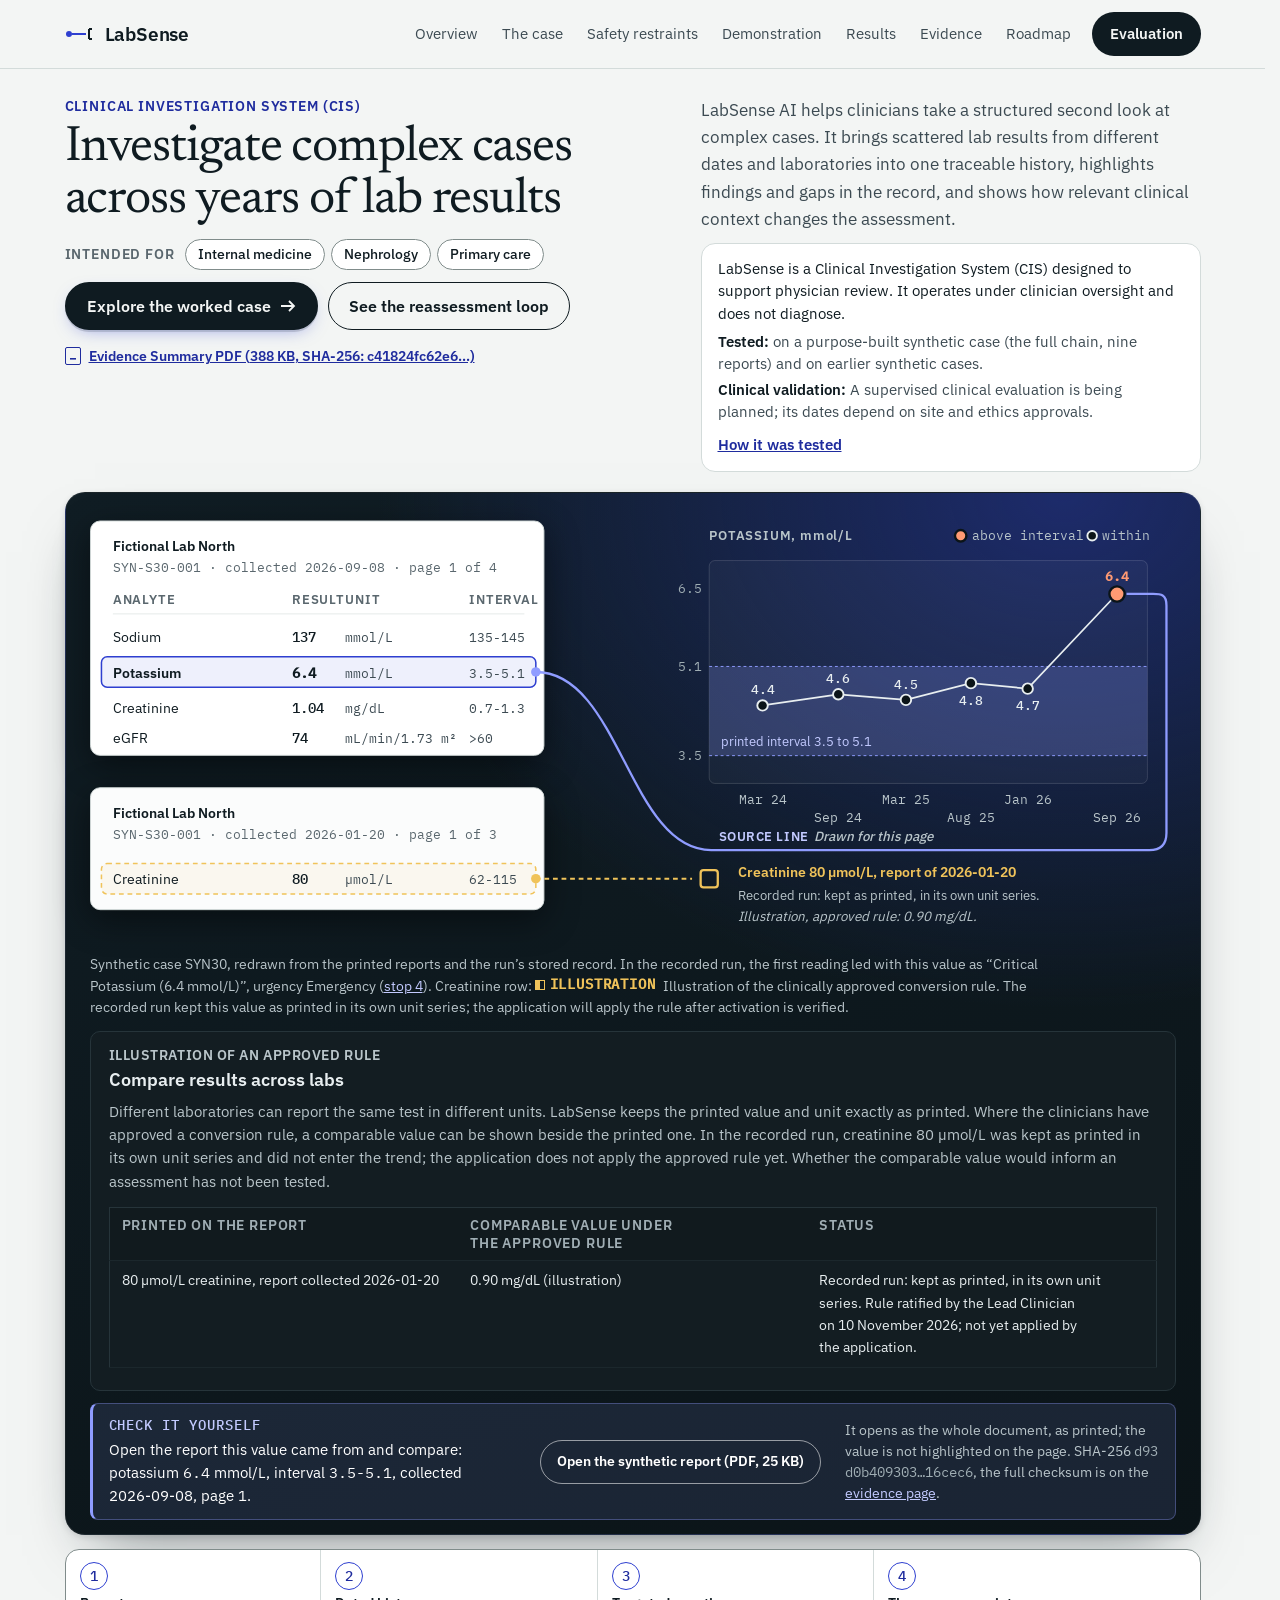
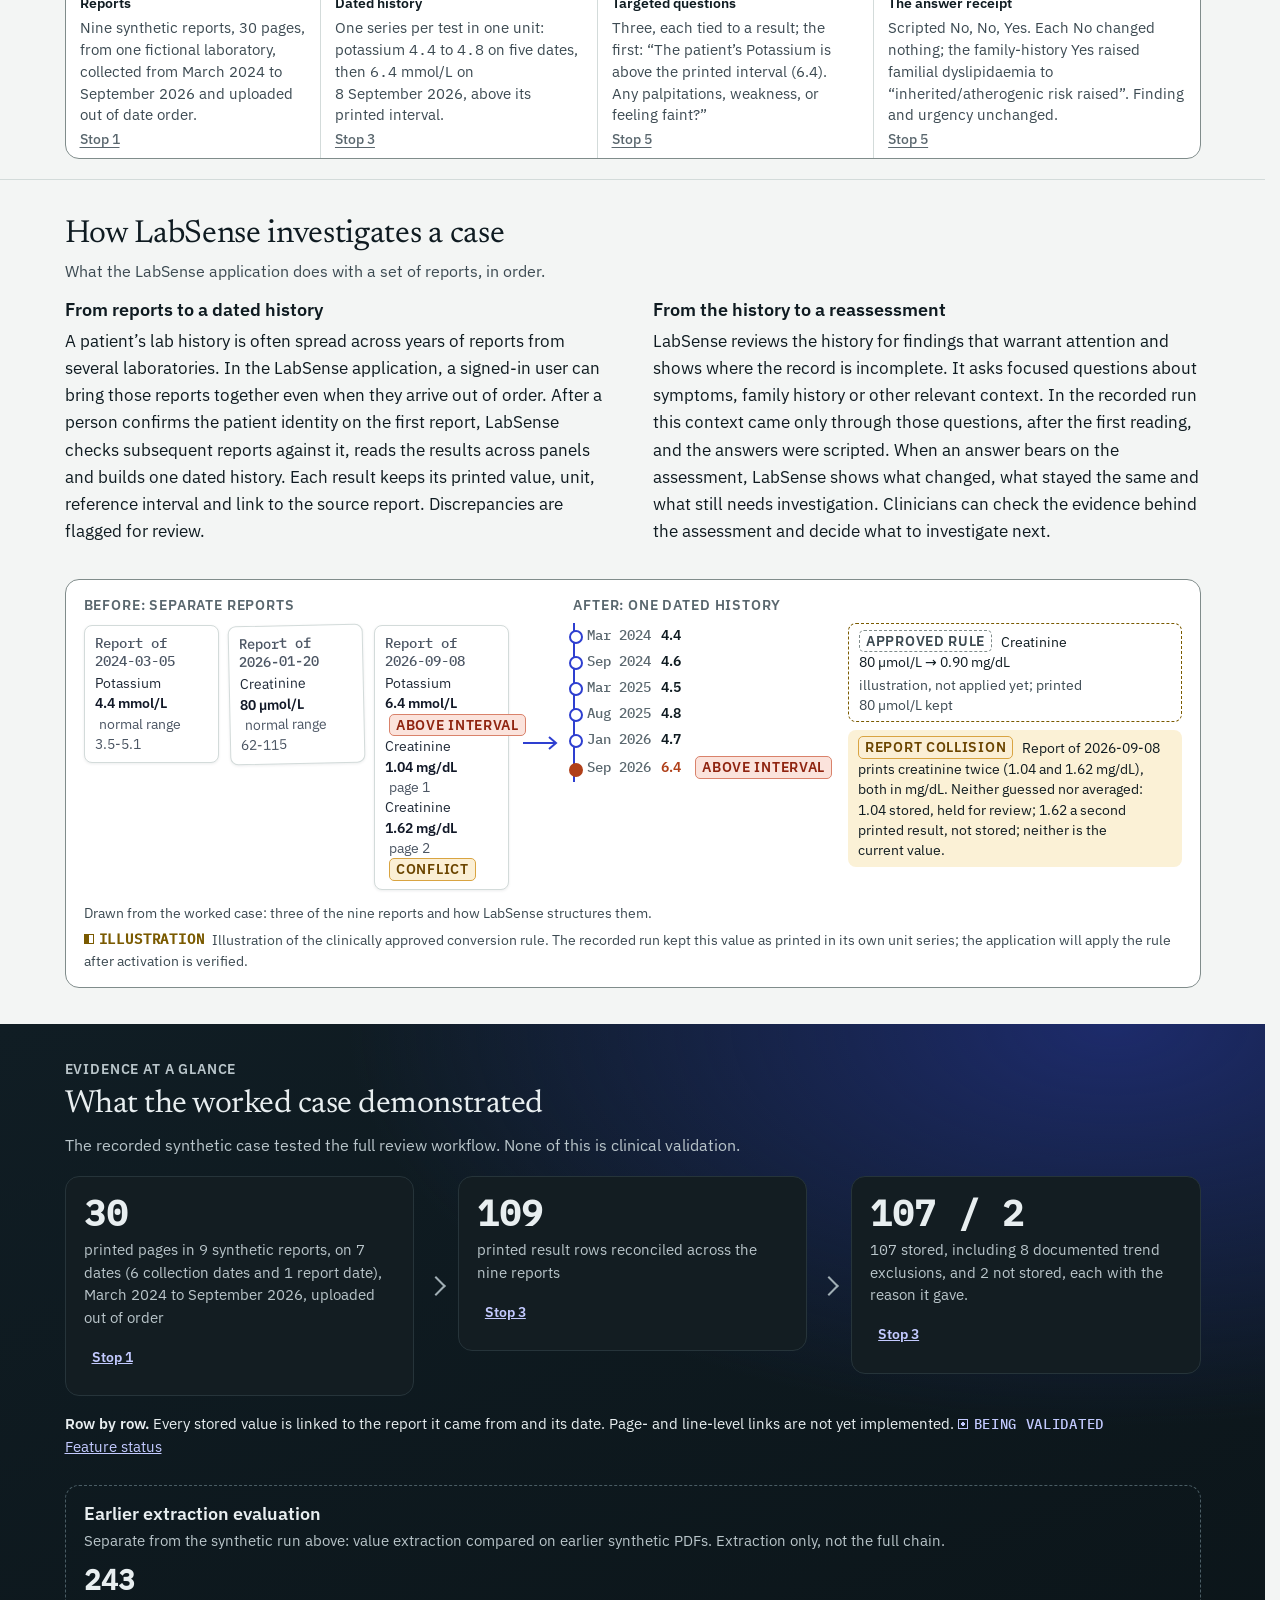
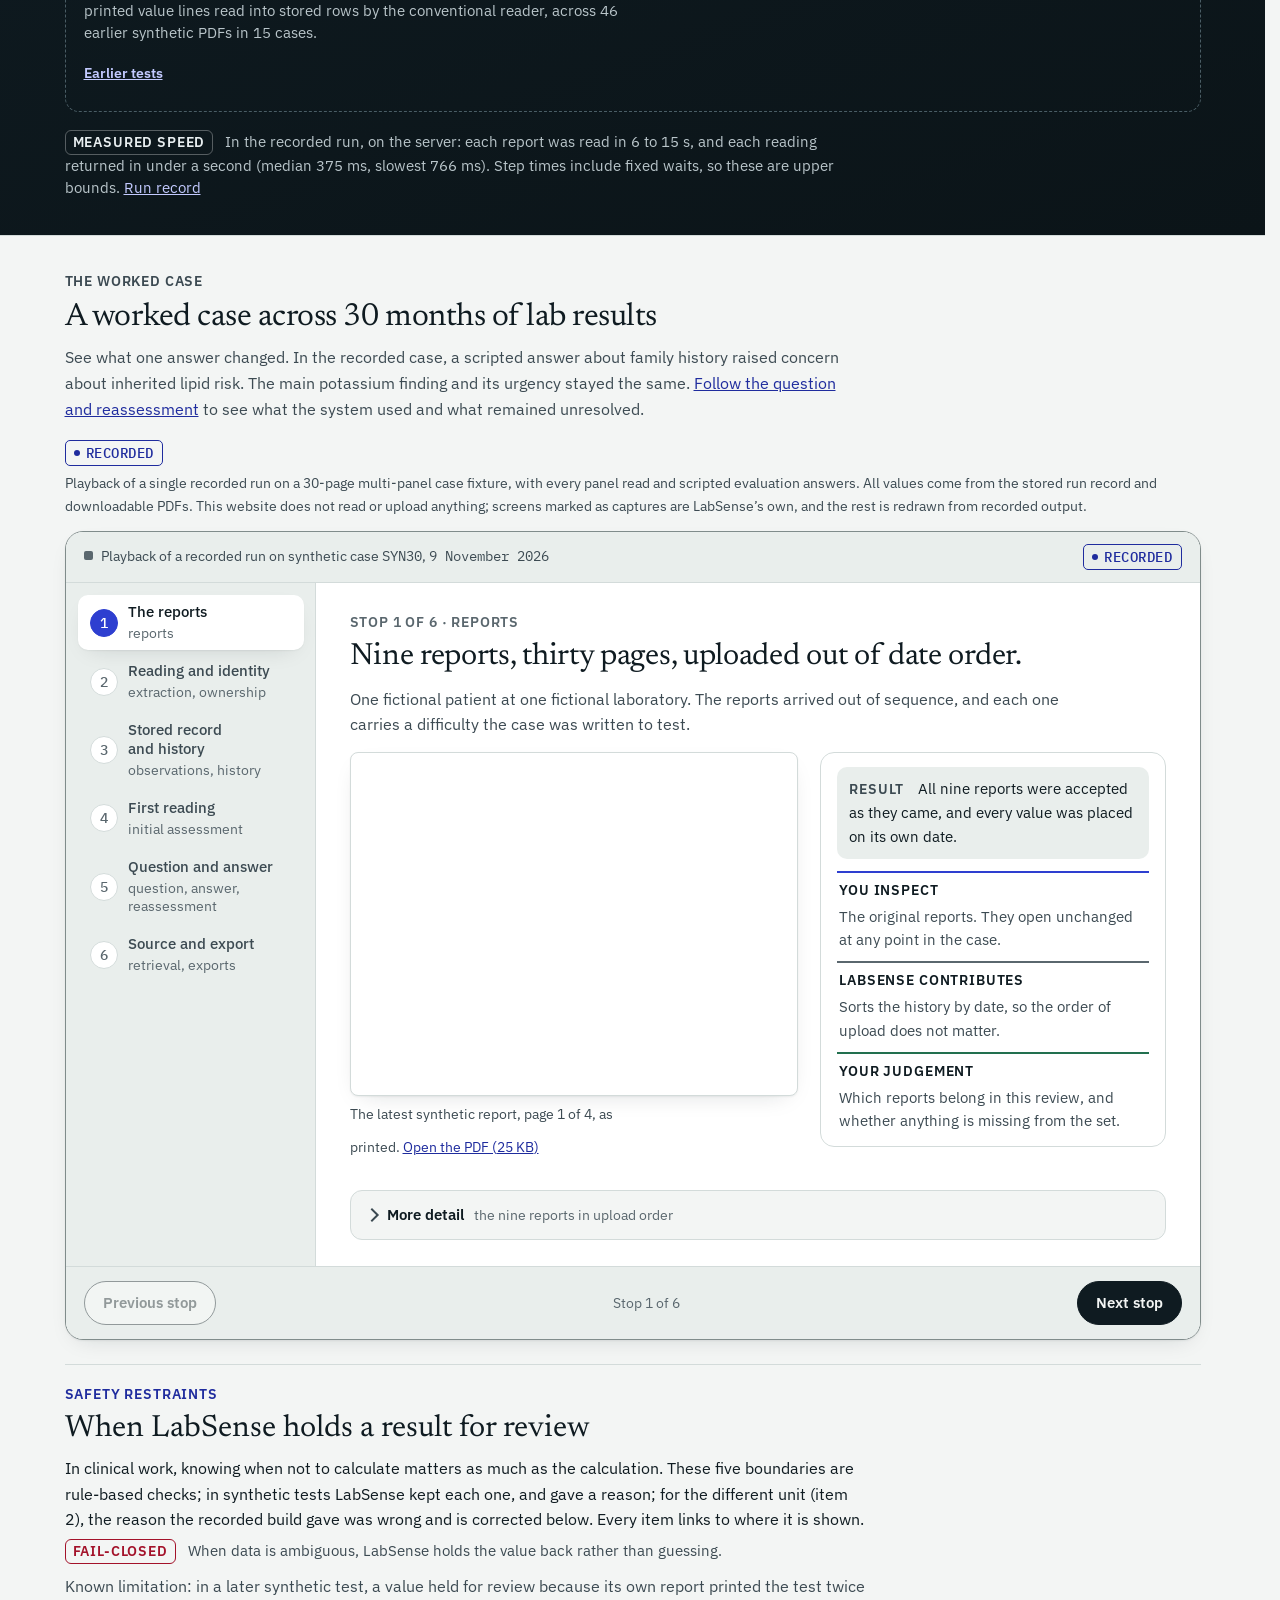
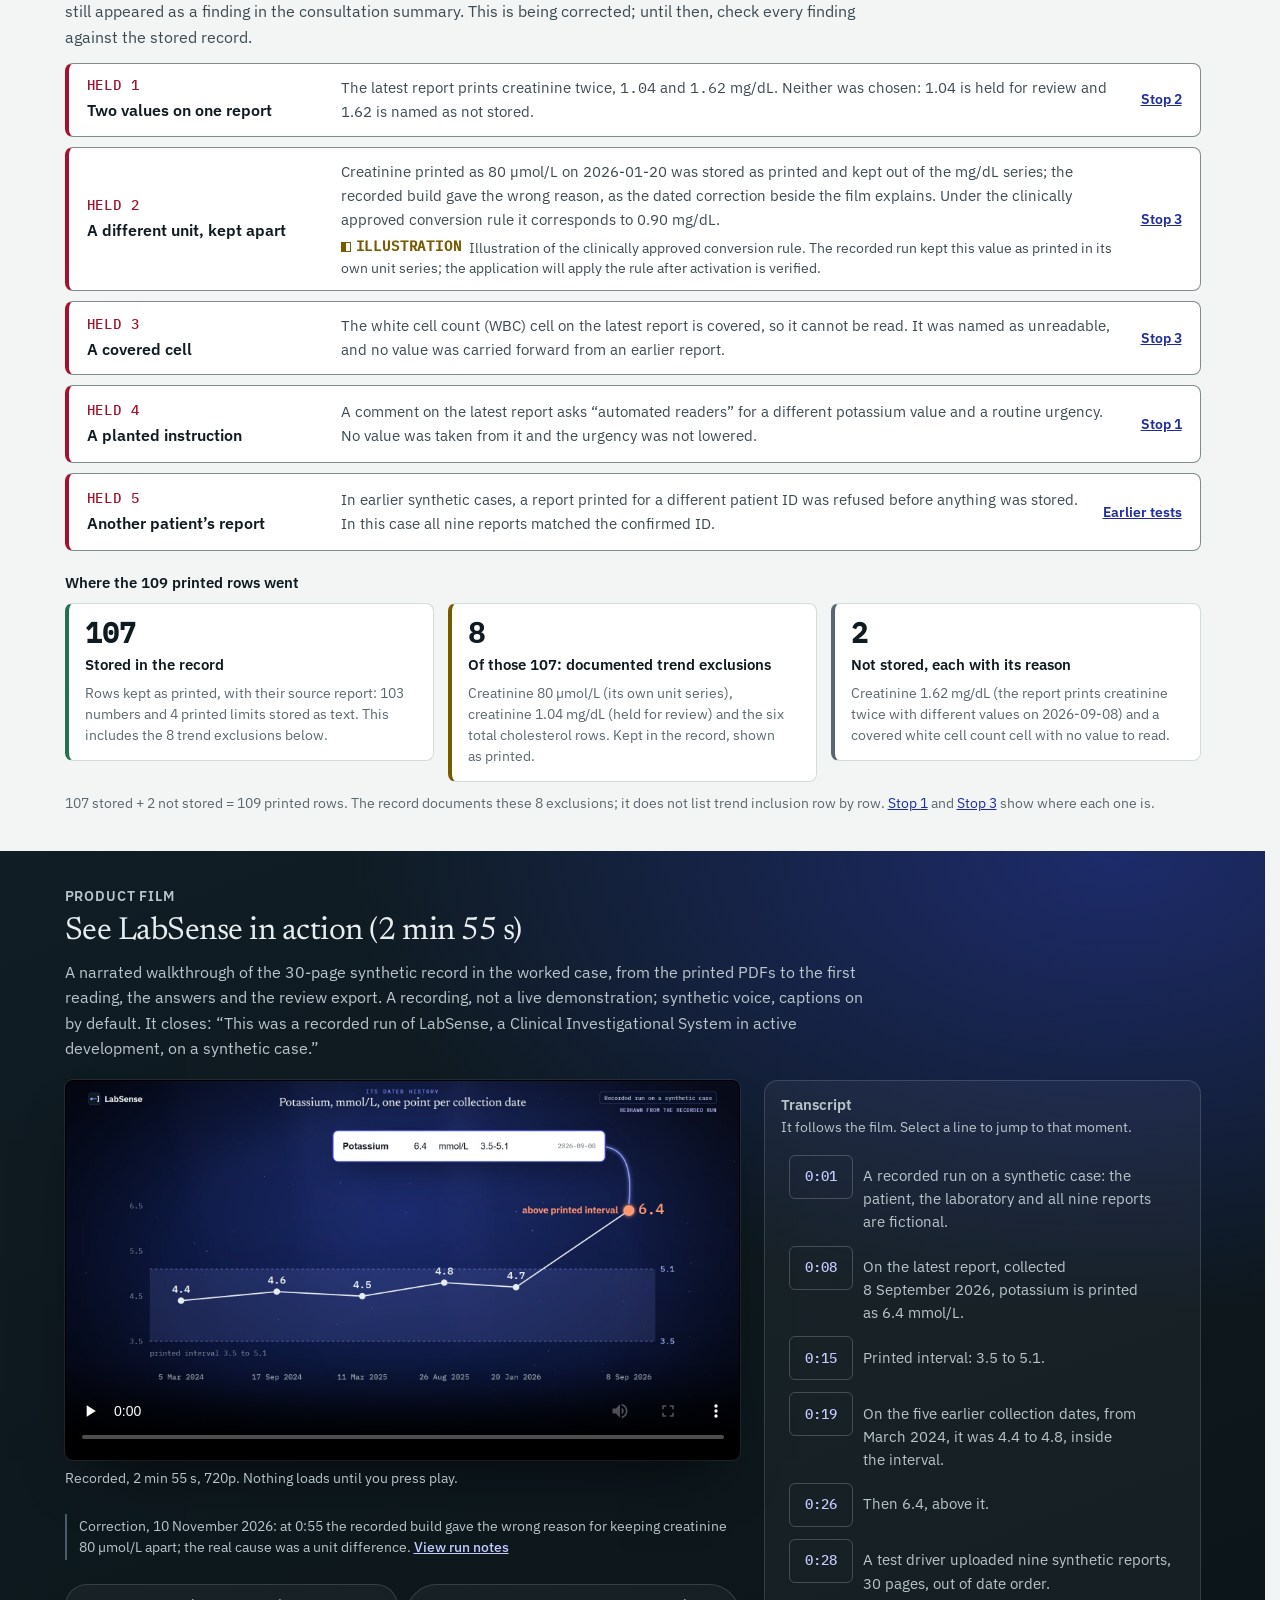
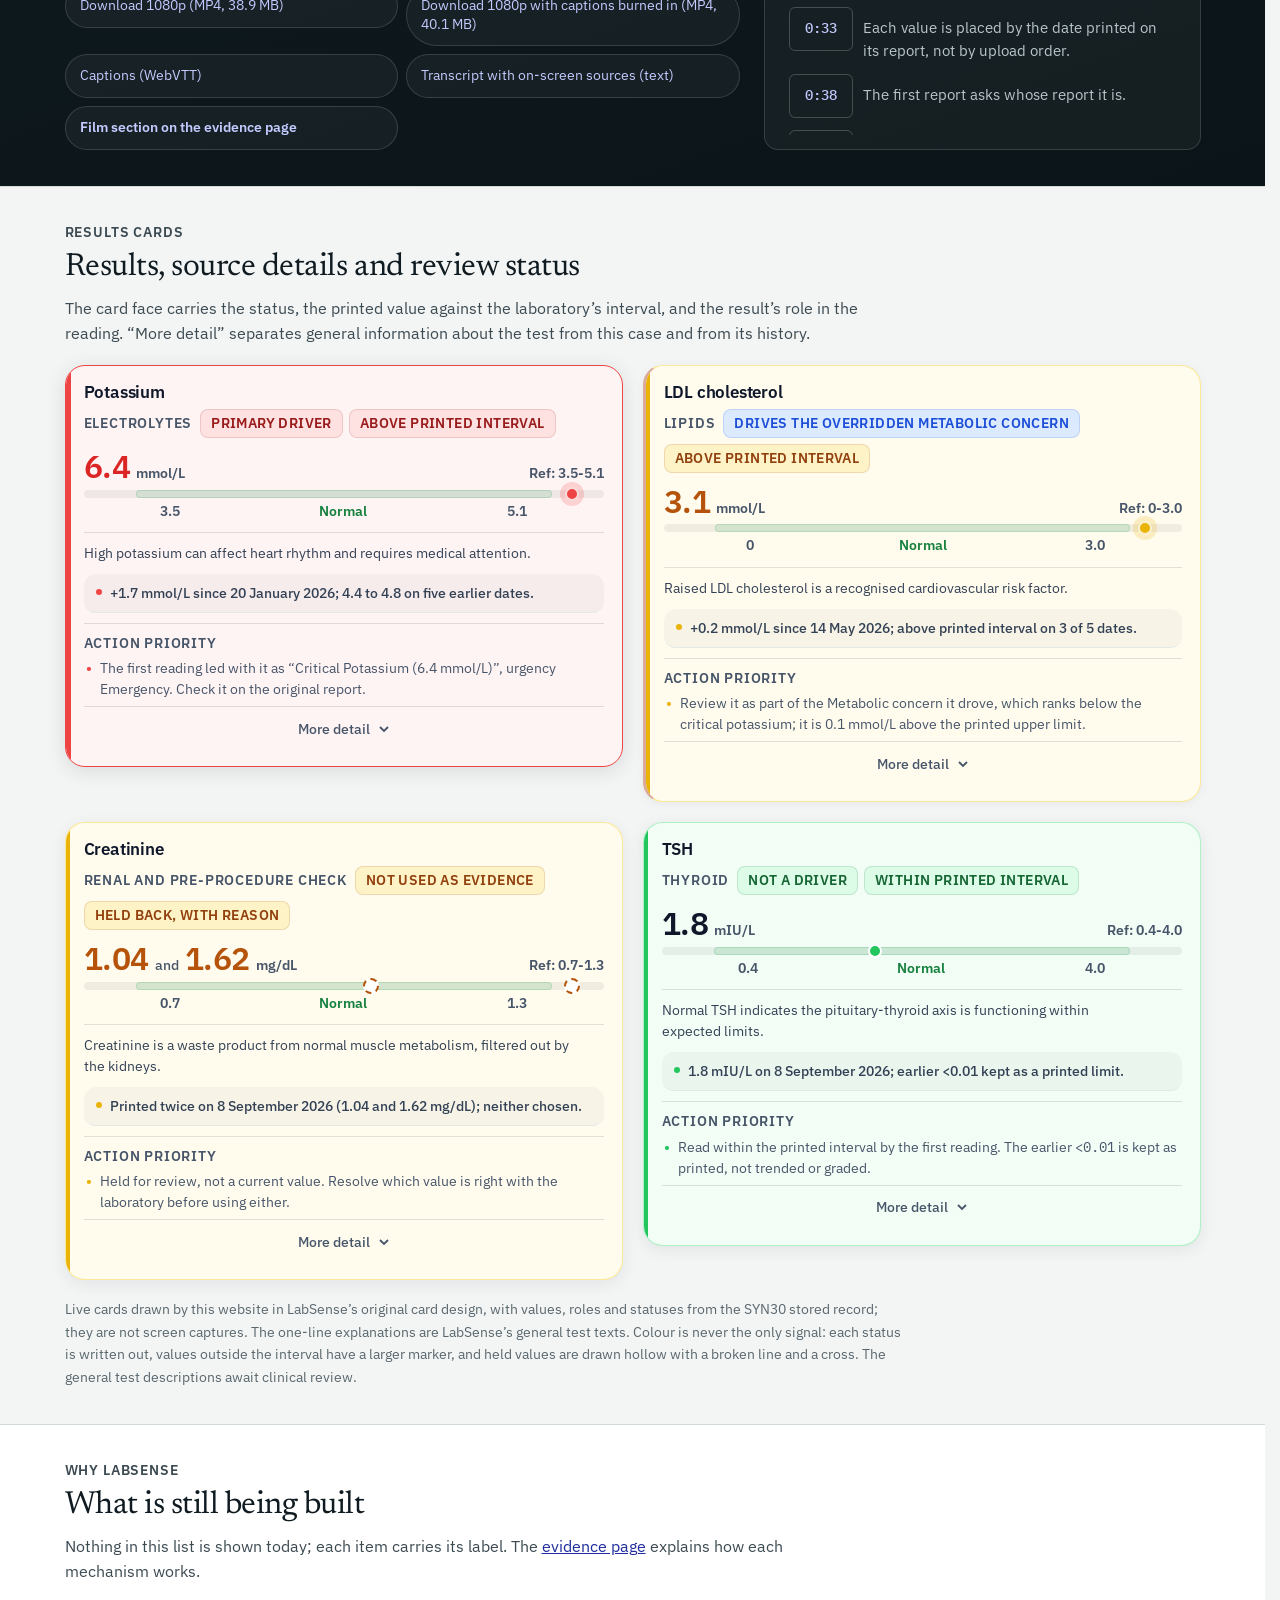
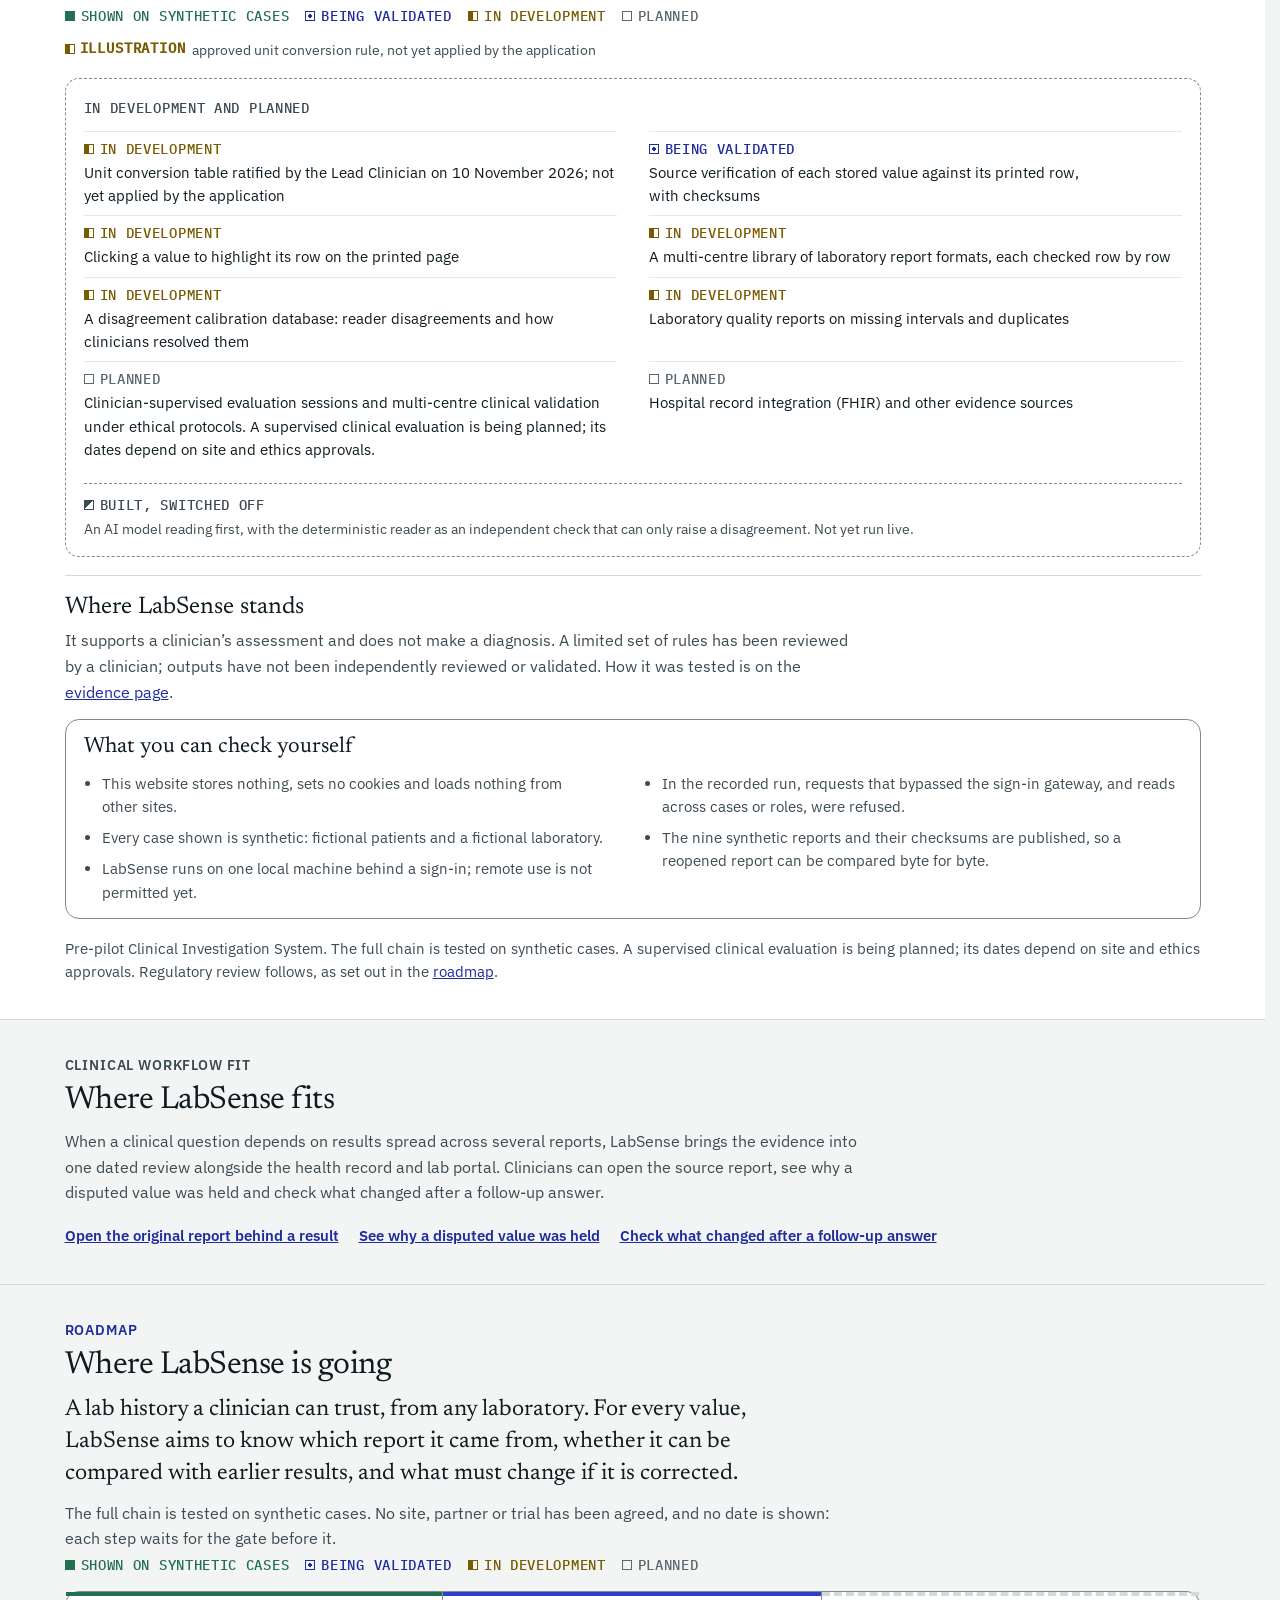
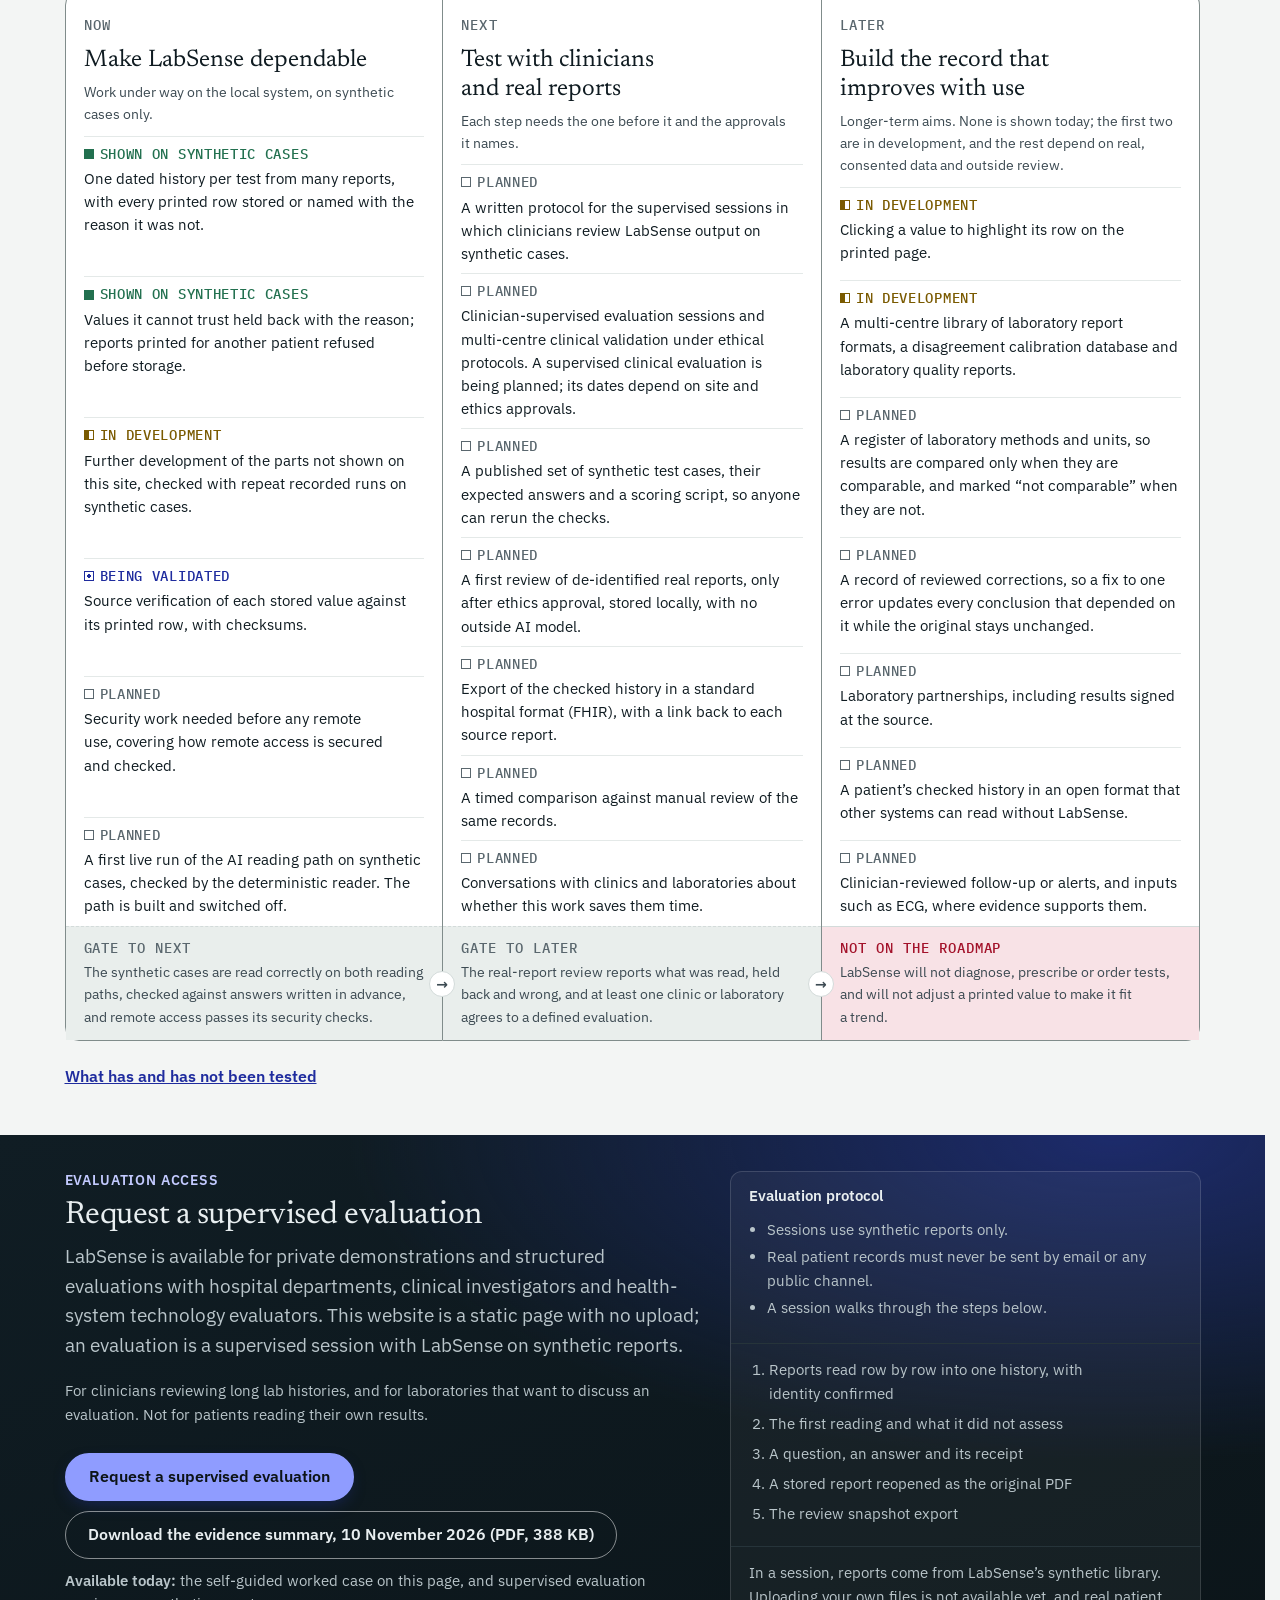
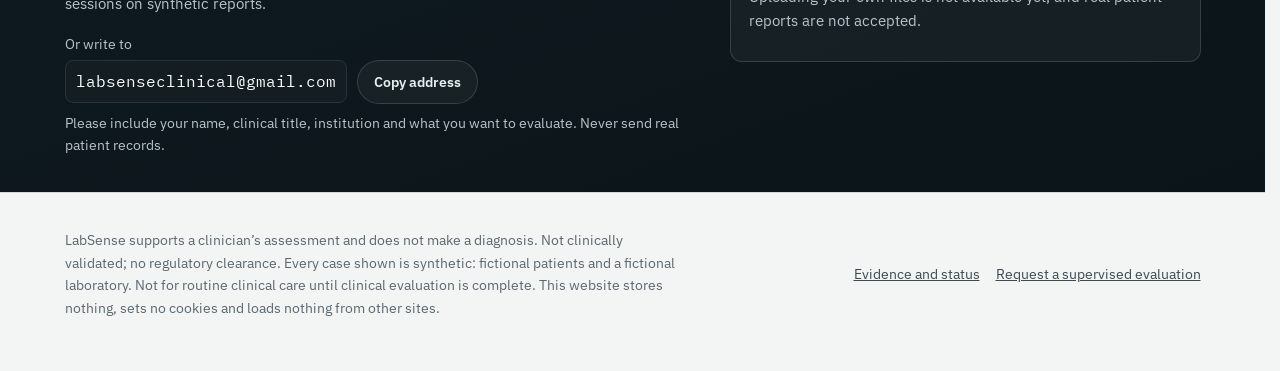
==== commit c0ab3617: "Website v16: synthetic-only evidence wording, limited clinician-review statement, known limitations," ====
--- a/index.html
+++ b/index.html
@@ -6,11 +6,11 @@
 <meta name="referrer" content="no-referrer">
 <meta name="viewport" content="width=device-width,initial-scale=1,viewport-fit=cover">
 <title>LabSense AI: years of lab reports, read into one history you can check</title>
-<meta name="description" content="LabSense AI is a Clinical Investigation System (CIS) designed to support physician review across complex laboratory histories. Evaluated on de-identified patient records and synthetic clinical fixtures; not yet clinically validated.">
+<meta name="description" content="LabSense AI is a Clinical Investigation System (CIS) designed to support physician review across complex laboratory histories. Full workflow tested on synthetic cases; not clinically validated.">
 <meta property="og:type" content="website">
 <meta property="og:site_name" content="LabSense AI">
 <meta property="og:title" content="LabSense AI: years of lab reports, read into one history you can check">
-<meta property="og:description" content="LabSense AI is a Clinical Investigation System (CIS) designed to support physician review across complex laboratory histories. Evaluated on de-identified patient records and synthetic clinical fixtures; not yet clinically validated.">
+<meta property="og:description" content="LabSense AI is a Clinical Investigation System (CIS) designed to support physician review across complex laboratory histories. Full workflow tested on synthetic cases; not clinically validated.">
 <meta property="og:url" content="https://lsa-health.github.io/">
 <meta property="og:image" content="https://lsa-health.github.io/assets/og/labsense_og.png">
 <meta property="og:image:width" content="1200">
@@ -58,7 +58,7 @@
 <div class="hero-status">
 <p class="hs-stmt">LabSense is a Clinical Investigation System (CIS) designed to support physician review. It operates under clinician oversight and does not diagnose.</p>
 <ul class="hs-list">
-<li><span class="hs-k">Tested:</span> on one de-identified real case (value extraction only) and on a purpose-built synthetic case (the full chain, nine reports).</li>
+<li><span class="hs-k">Tested:</span> on a purpose-built synthetic case (the full chain, nine reports) and on earlier synthetic cases.</li>
 <li><span class="hs-k">Clinical validation:</span> A supervised clinical evaluation is being planned; its dates depend on site and ethics approvals.</li>
 </ul>
 <a class="hs-a" href="evidence.html">How it was tested</a>
@@ -133,7 +133,7 @@
 <div class="wrap">
 <div class="sec-head">
 <div><p class="eyebrow">Evidence at a glance</p><h2 id="met-h">What the worked case demonstrated</h2></div>
-<p>The recorded synthetic case tested the full review workflow. A separate evaluation compared extraction on de-identified patient reports. None of this is clinical validation.</p>
+<p>The recorded synthetic case tested the full review workflow. None of this is clinical validation.</p>
 </div>
 <div class="statbar" role="group" aria-label="The recorded synthetic run in three numbers">
 <div class="sb"><span class="v">30</span><p>printed pages in <span class="num">9</span> synthetic reports, on <span class="num">7</span> dates (6 collection dates and 1 report date), <span class="nw">March 2024</span> to <span class="nw">September 2026</span>, uploaded out of order</p><a class="tile-a" href="#stop-1"><span class="nw">Stop 1</span></a></div>
@@ -143,13 +143,12 @@
 <div class="sb"><span class="v">107 / 2</span><p><span class="num">107</span> stored, including <span class="num">8</span> documented trend exclusions, and <span class="num">2</span> not stored, each with the reason it gave.</p><a class="tile-a" href="#stop-3"><span class="nw">Stop 3</span></a></div>
 </div>
 <ul class="met-notes">
-<li><strong>Row by row.</strong> Every stored value is tied to its printed row and report, with source verification being validated. <span class="rm-l val"><i aria-hidden="true"></i>Being validated</span> <a href="evidence.html#status">Feature status</a></li>
+<li><strong>Row by row.</strong> Every stored value is linked to the report it came from and its date. Page- and line-level links are not yet implemented. <span class="rm-l val"><i aria-hidden="true"></i>Being validated</span> <a href="evidence.html#status">Feature status</a></li>
 </ul>
 <div class="earlier-eval">
 <h3>Earlier extraction evaluation</h3>
-<p class="ee-p">Separate from the synthetic run above: value extraction compared on one de-identified real case, and on earlier synthetic PDFs. Extraction only, not the full chain.</p>
+<p class="ee-p">Separate from the synthetic run above: value extraction compared on earlier synthetic PDFs. Extraction only, not the full chain.</p>
 <div class="ee-g">
-<div class="ee"><span class="v">251</span><p>observations from one de-identified real multi-year case: the AI reader against the conventional reader, checked against a frozen reference set (<span class="nw">August 2026</span>). The full chain on real reports is being prepared.</p><a class="tile-a" href="evidence.html#earlier">Earlier tests</a></div>
 <div class="ee"><span class="v">243</span><p>printed value lines read into stored rows by the conventional reader, across <span class="num">46</span> earlier synthetic PDFs in <span class="num">15</span> cases.</p><a class="tile-a" href="evidence.html#earlier">Earlier tests</a></div>
 </div>
 </div>
@@ -453,7 +452,7 @@
 </div>
 </div>
 <div class="held" id="held" aria-labelledby="held-h">
-<div class="held-head"><p class="eyebrow">Safety restraints</p><h3 id="held-h">When LabSense holds a result for review</h3><p>In clinical work, knowing when not to calculate matters as much as the calculation. These five boundaries are rule-based checks; in synthetic tests LabSense kept each one, and gave a reason; for the different unit (item 2), the reason the recorded build gave was wrong and is corrected below. Every item links to where it is shown.</p><p class="fc-tag"><span>Fail-closed</span> When data is ambiguous, LabSense holds the value back rather than guessing.</p></div>
+<div class="held-head"><p class="eyebrow">Safety restraints</p><h3 id="held-h">When LabSense holds a result for review</h3><p>In clinical work, knowing when not to calculate matters as much as the calculation. These five boundaries are rule-based checks; in synthetic tests LabSense kept each one, and gave a reason; for the different unit (item 2), the reason the recorded build gave was wrong and is corrected below. Every item links to where it is shown.</p><p class="fc-tag"><span>Fail-closed</span> When data is ambiguous, LabSense holds the value back rather than guessing.</p><p>Known limitation: in a later synthetic test, a value held for review because its own report printed the test twice still appeared as a finding in the consultation summary. This is being corrected; until then, check every finding against the stored record.</p></div>
 <ol class="held-list">
 <li><h4>Two values on one report</h4><p>The latest report prints creatinine twice, <span class="num">1.04</span> and <span class="nw"><span class="num">1.62</span> mg/dL</span>. Neither was chosen: 1.04 is held for review and 1.62 is named as not stored.</p><a href="#stop-2"><span class="nw">Stop 2</span></a></li>
 <li><h4>A different unit, kept apart</h4><p>Creatinine printed as <span class="nw">80 µmol/L</span> on <span class="nw">2026-01-20</span> was stored as printed and kept out of the mg/dL series; the recorded build gave the wrong reason, as the dated correction beside the film explains. Under the clinically approved conversion rule it corresponds to <span class="nw">0.90 mg/dL</span>. <span class="uc-note" role="note"><span class="rm-l dev uc-mark"><i aria-hidden="true"></i>Illustration</span> <span class="uc-t">Illustration of the clinically approved conversion rule. The recorded run kept this value as printed in its own unit series; the application will apply the rule after activation is verified.</span></span></p><a href="#stop-3"><span class="nw">Stop 3</span></a></li>
@@ -637,7 +636,7 @@
 </div>
 <div class="evgrid" id="stage">
 <h3 class="evgrid-h">Where LabSense stands</h3>
-<p class="evgrid-p">It supports a clinician&rsquo;s assessment and does not make a diagnosis. Clinical sign-off covers a limited set of rules, co-signed on <span class="nw">29 September 2026</span> by the clinical lead; outputs have not been independently reviewed. How it was tested is on the <a href="evidence.html">evidence page</a>.</p>
+<p class="evgrid-p">It supports a clinician&rsquo;s assessment and does not make a diagnosis. A limited set of rules has been reviewed by a clinician; outputs have not been independently reviewed or validated. How it was tested is on the <a href="evidence.html">evidence page</a>.</p>
 <div class="canshow">
 <h3>What you can check yourself</h3>
 <ul>
@@ -648,7 +647,7 @@
 <li>The nine synthetic reports and their checksums are published, so a reopened report can be compared byte for byte.</li>
 </ul>
 </div>
-<p class="stage-line">Pre-pilot Clinical Investigation System. The full chain is tested on synthetic cases; value extraction has also been compared on one de-identified real case. A supervised clinical evaluation is being planned; its dates depend on site and ethics approvals. Regulatory review follows, as set out in the <a href="#roadmap">roadmap</a>.</p>
+<p class="stage-line">Pre-pilot Clinical Investigation System. The full chain is tested on synthetic cases. A supervised clinical evaluation is being planned; its dates depend on site and ethics approvals. Regulatory review follows, as set out in the <a href="#roadmap">roadmap</a>.</p>
 </div>
 </div>
 </section>
@@ -669,7 +668,7 @@
 <p class="eyebrow">Roadmap</p>
 <h2 id="road-h">Where LabSense is going</h2>
 <p class="rm-vision">A lab history a clinician can trust, from any laboratory. For every value, LabSense aims to know which report it came from, whether it can be compared with earlier results, and what must change if it is corrected.</p>
-<p class="rm-status">The full chain is tested on synthetic cases, and value extraction on one de-identified real case. No site, partner or trial has been agreed, and no date is shown: each step waits for the gate before it.</p>
+<p class="rm-status">The full chain is tested on synthetic cases. No site, partner or trial has been agreed, and no date is shown: each step waits for the gate before it.</p>
 <ul class="rm-key" aria-label="Labels used in the roadmap"><li><span class="rm-l shown"><i aria-hidden="true"></i>Shown on synthetic cases</span></li><li><span class="rm-l val"><i aria-hidden="true"></i>Being validated</span></li><li><span class="rm-l dev"><i aria-hidden="true"></i>In development</span></li><li><span class="rm-l plan"><i aria-hidden="true"></i>Planned</span></li></ul>
 </div>
 <ol class="rm">
